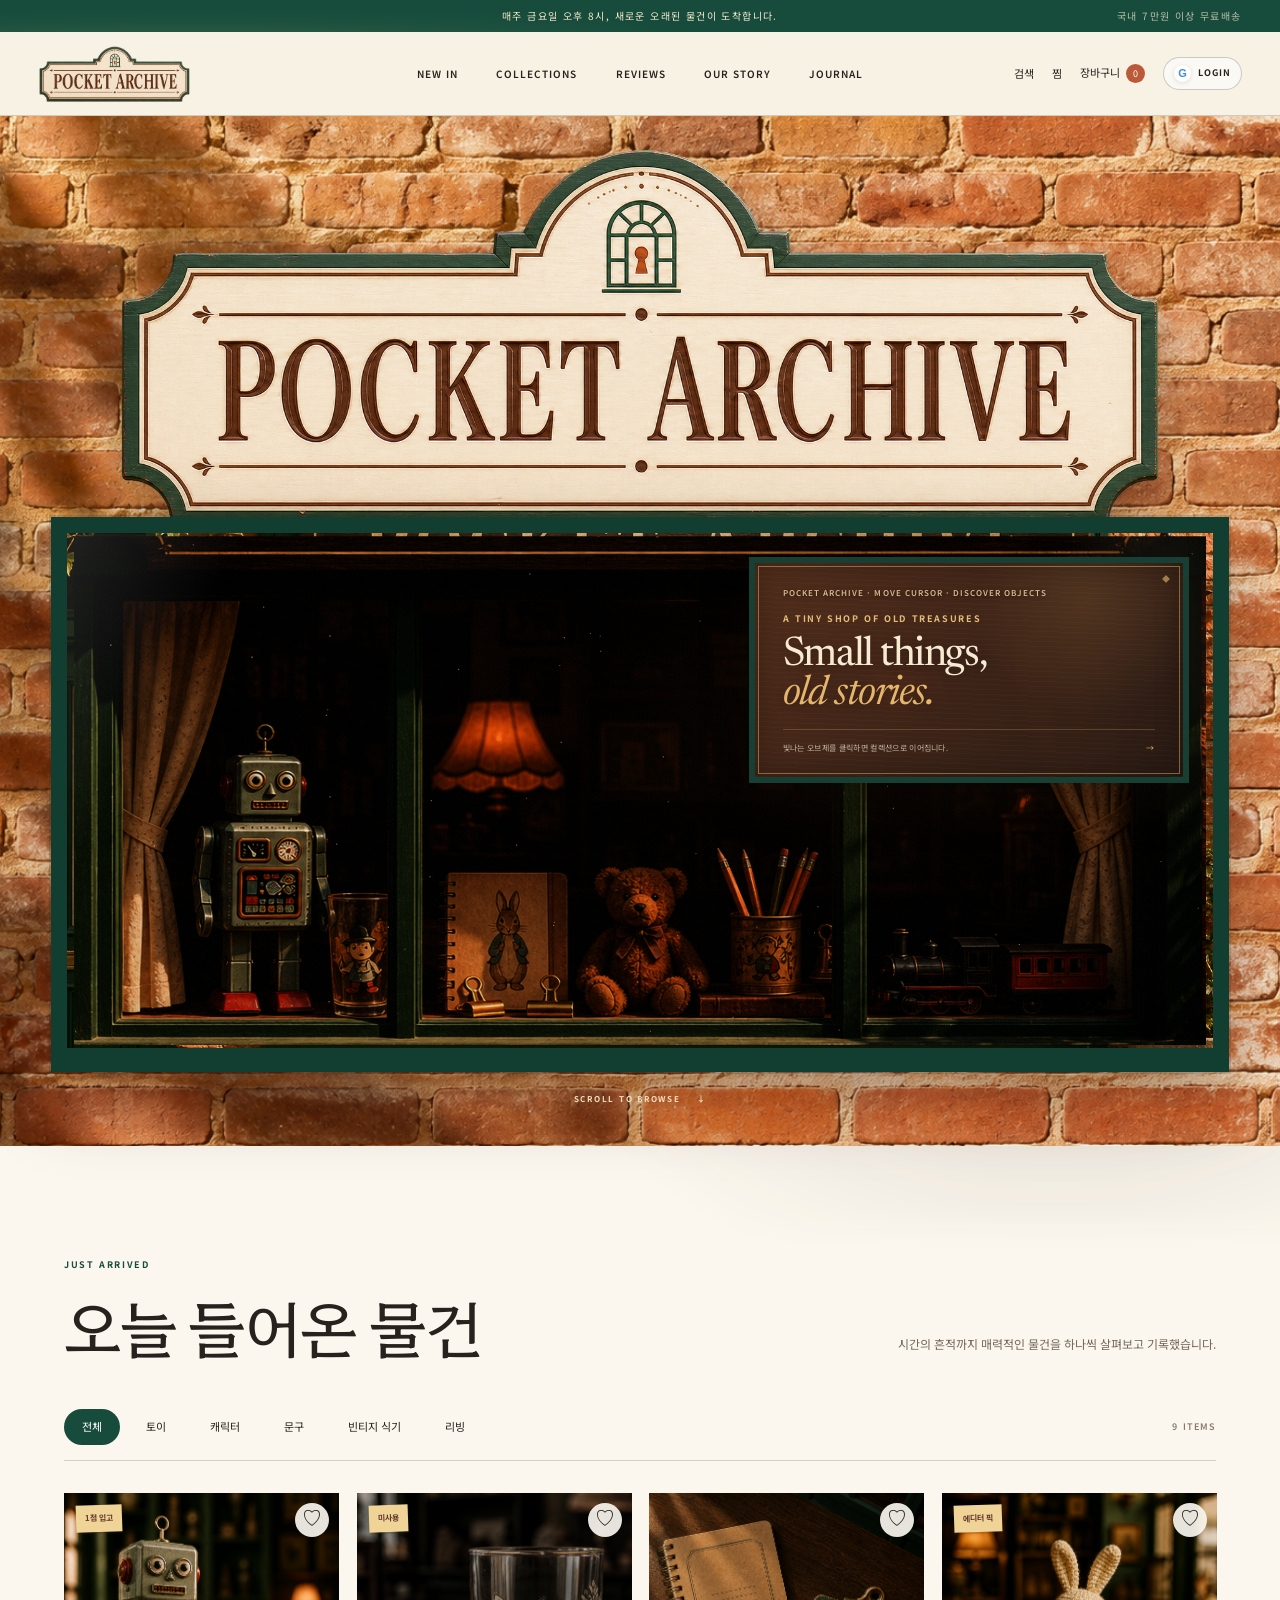
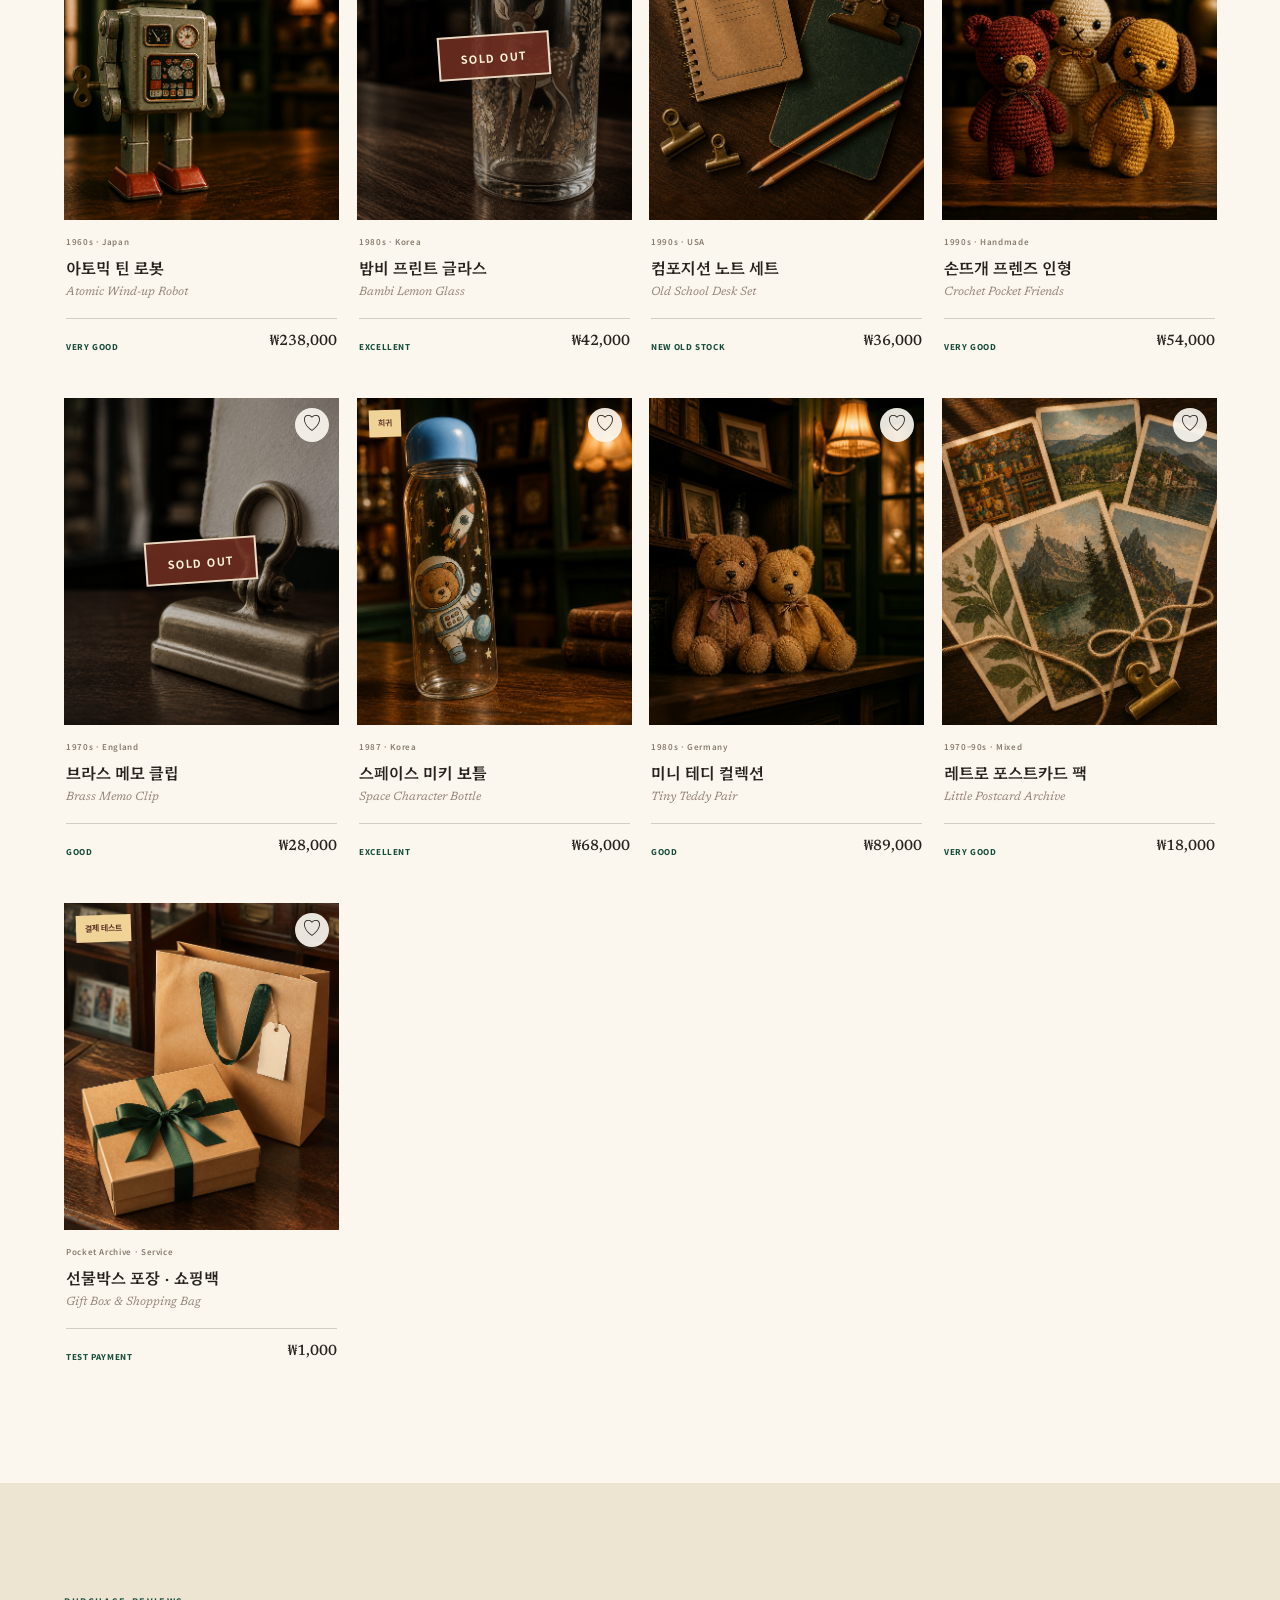
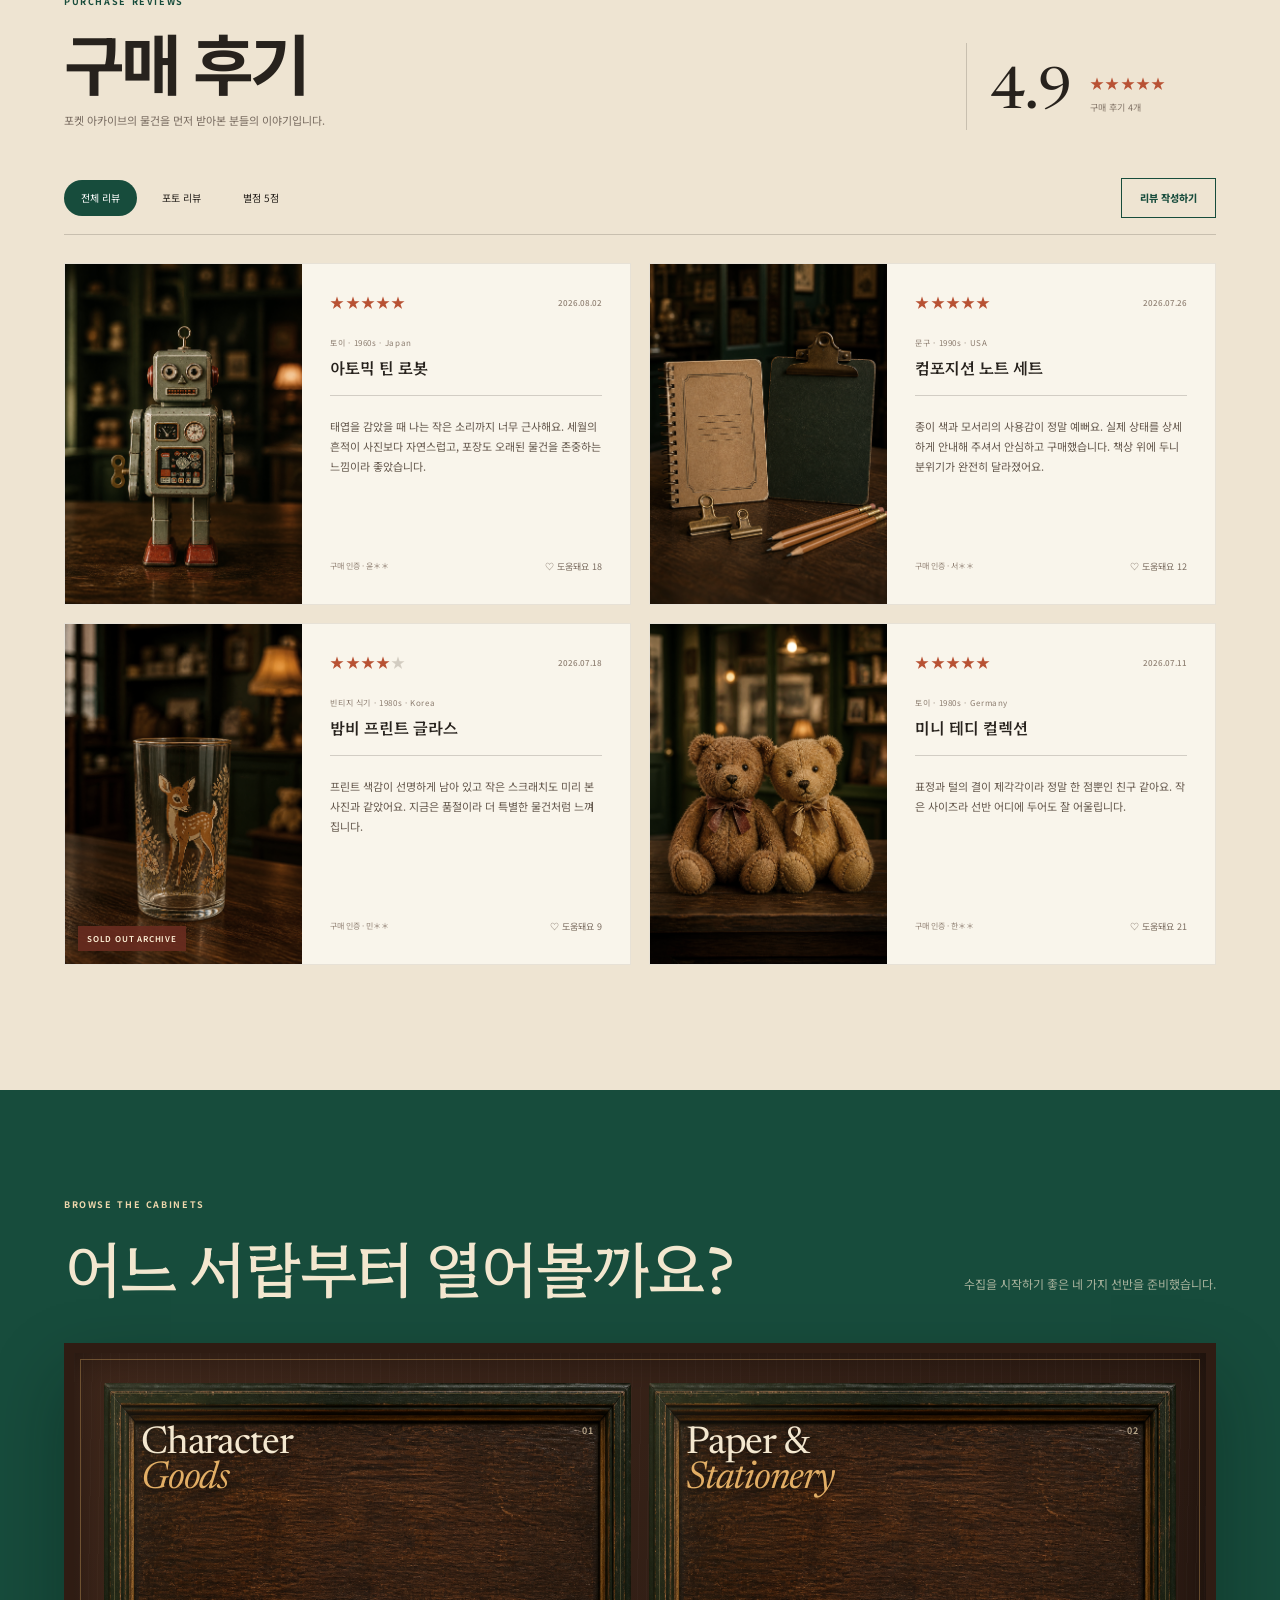
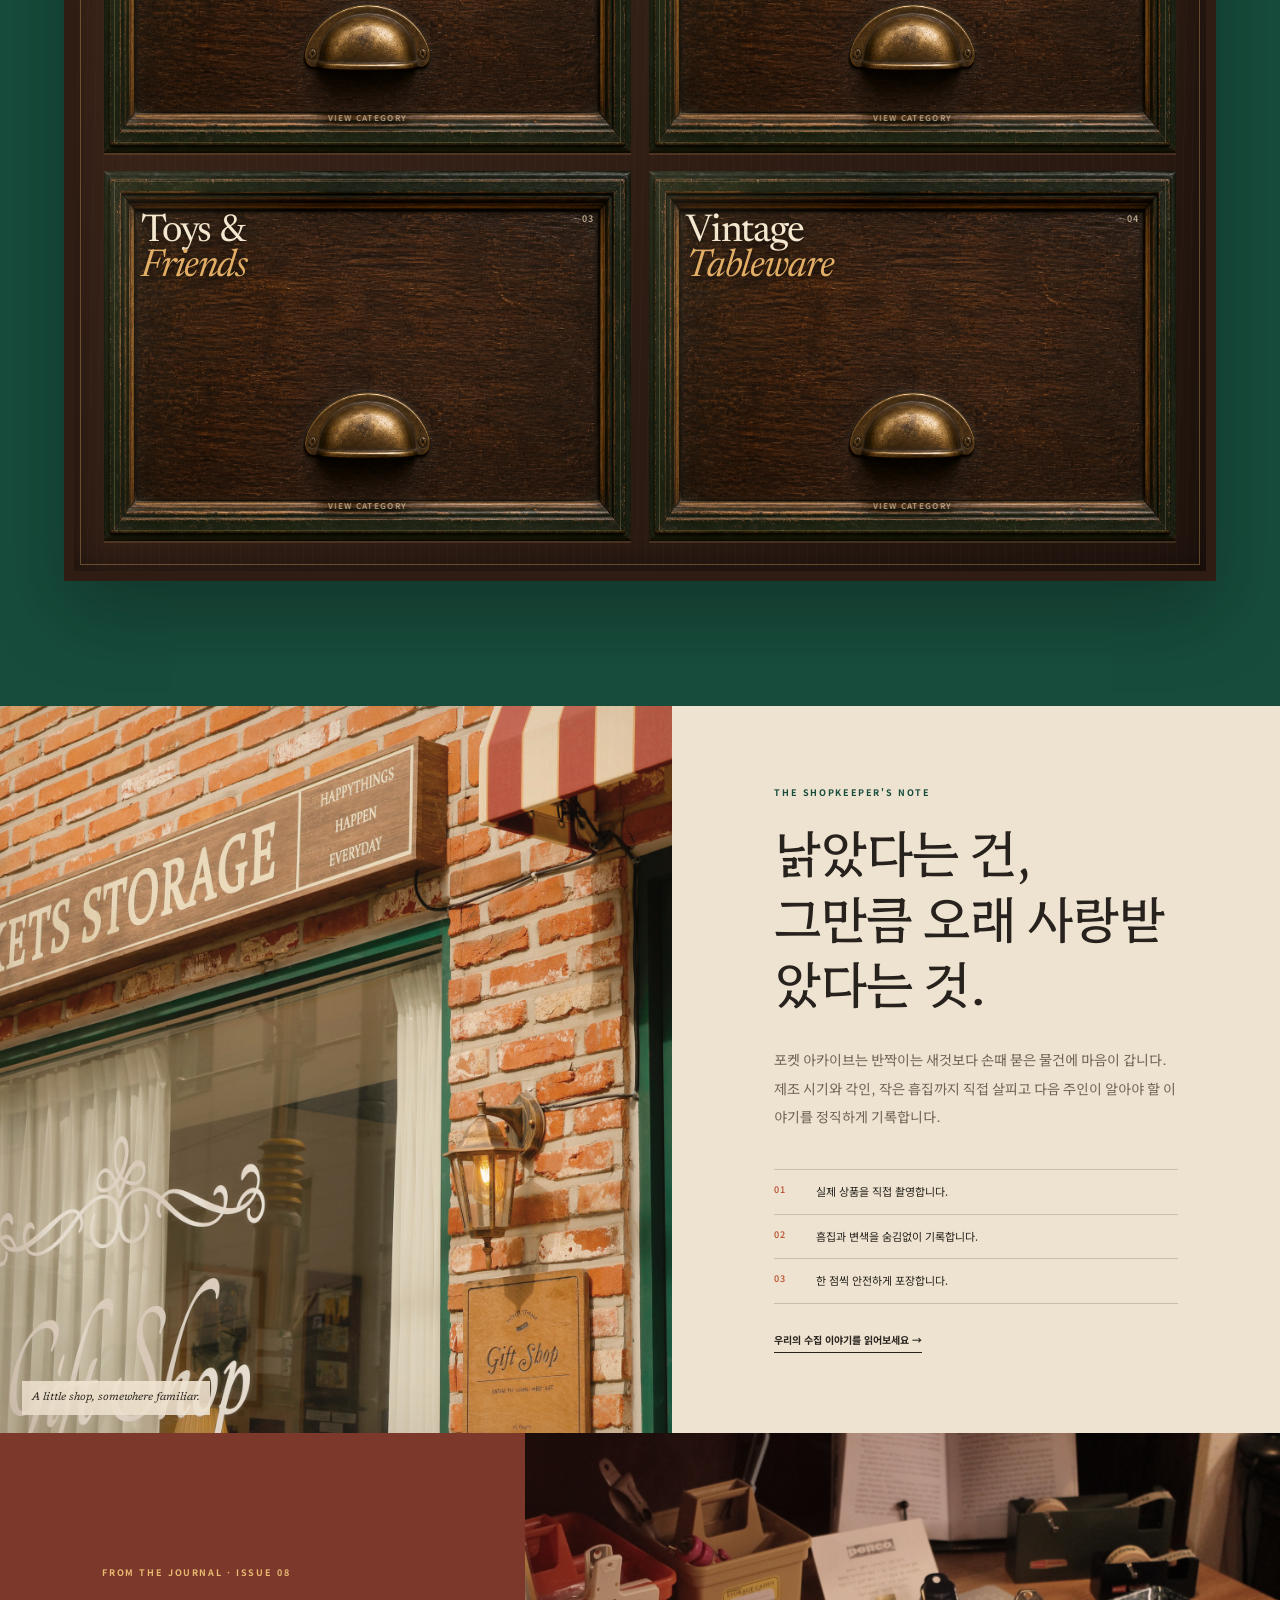
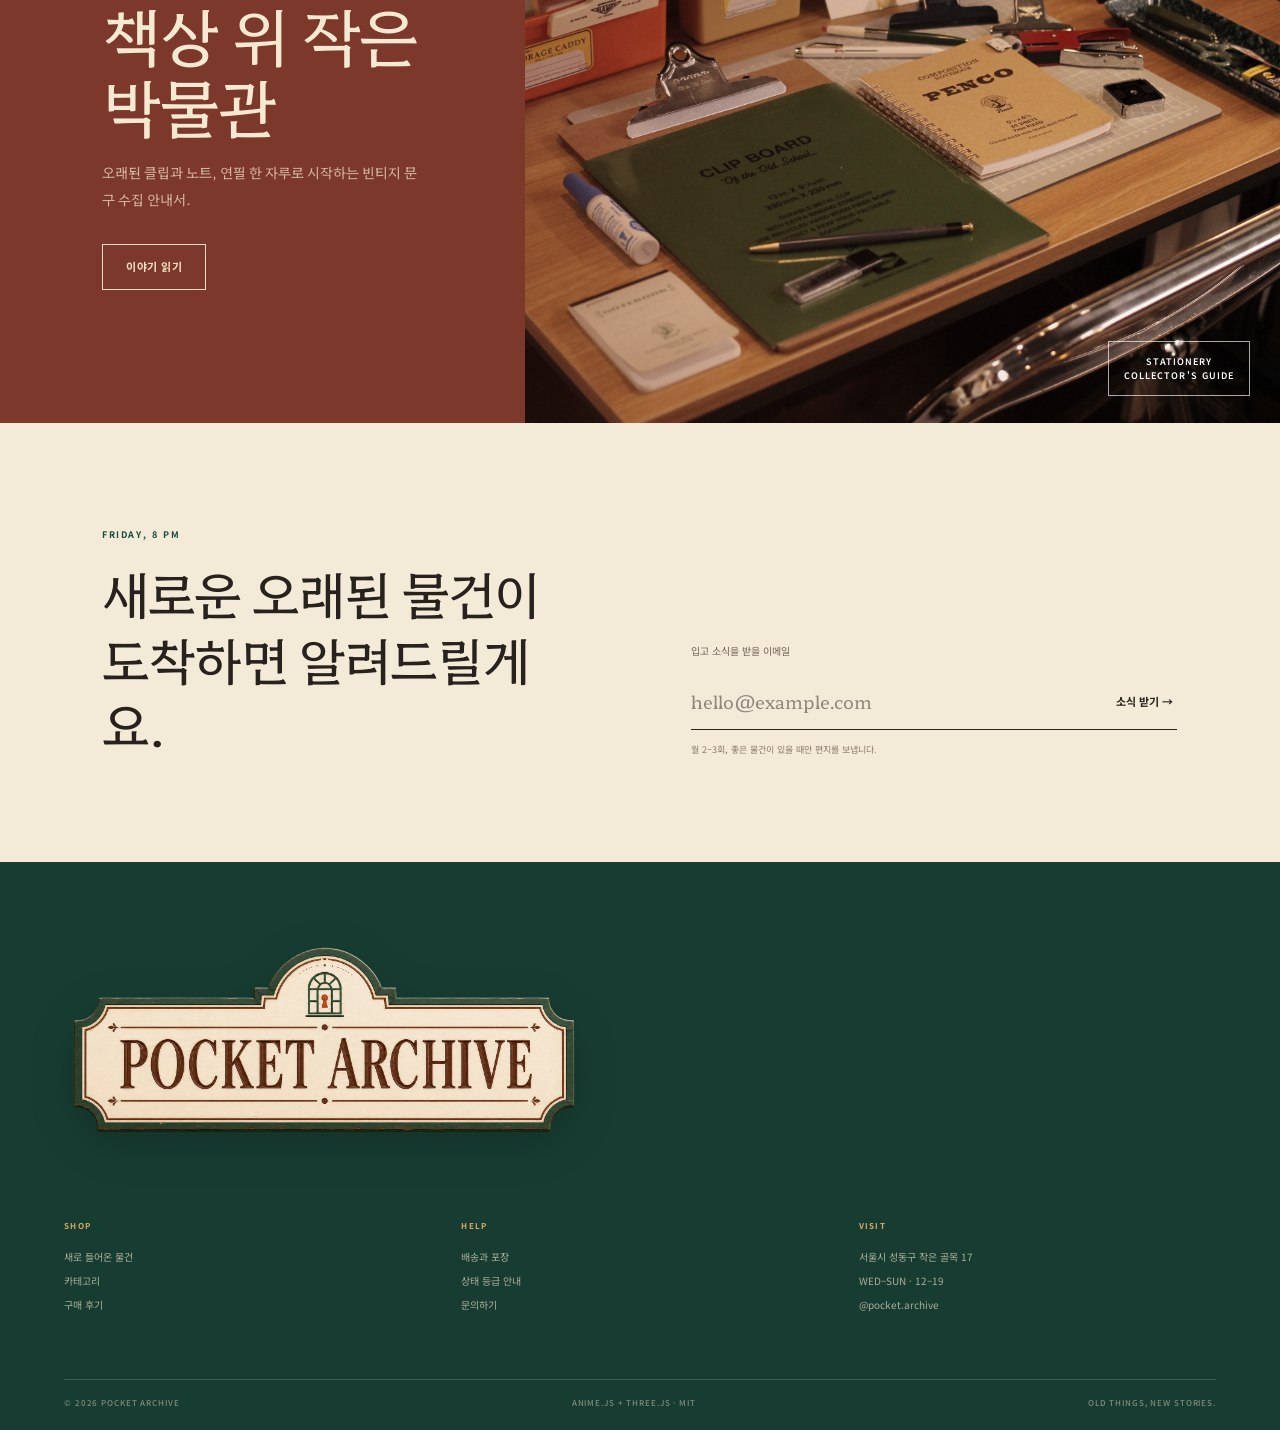
==== index.html @ c33831cd "카테고리 서랍 이동 동작 수정 배포" ====
<!doctype html>
<html lang="ko">
  <head>
    <meta charset="UTF-8" />
    <meta name="viewport" content="width=device-width, initial-scale=1.0" />
    <meta name="description" content="빈티지 토이, 캐릭터 굿즈와 문구류를 소개하는 Pocket Archive." />
    <meta property="og:title" content="Pocket Archive — Small Things, Old Stories." />
    <meta property="og:description" content="오래된 물건들의 작은 상점, Pocket Archive." />
    <meta property="og:image" content="https://juliekimgold-web.github.io/og.png" />
    <title>Pocket Archive — 오래된 물건들의 작은 상점</title>
    <script type="module" crossorigin src="/assets/src-BTxrkHsH.js"></script>
    <link rel="stylesheet" crossorigin href="/assets/src-BBqfFHZM.css">
  </head>
  <body>
    <div id="root"></div>
  </body>
</html>
---- assets/src-BBqfFHZM.css ----
@import "https://fonts.googleapis.com/css2?family=Hahmlet:wght@300;400;500;600;700&family=Newsreader:ital,opsz,wght@0,6..72,300..700;1,6..72,300..700&family=Noto+Sans+KR:wght@400;500;600;700&display=swap";.mypage-shell,.mypage-gate{color:#29231f;min-height:100vh;font-family:var(--font-sans);background:#eee6d7}.mypage-header{background:#f7f0e2e0;border-bottom:1px solid #3028222e;justify-content:space-between;align-items:center;height:92px;padding:0 5vw;display:flex}.mypage-brand{width:210px;height:66px;display:block}.mypage-brand img{object-fit:contain;width:100%;height:100%}.mypage-header>div{align-items:center;gap:38px;display:flex}.mypage-header span{color:#9d5138;letter-spacing:.17em;font-size:8px;font-weight:700}.mypage-header a:last-child{font-size:10px;font-weight:700}.member-hero{color:#f5e8ce;background:radial-gradient(circle at 76% 20%,#daa95c2e,#0000 26%),repeating-linear-gradient(2deg,#ffffff05 0 1px,#0000 1px 5px),#193f34;grid-template-columns:auto 1fr auto;align-items:center;gap:34px;min-height:330px;padding:55px 7vw;display:grid;overflow:hidden;box-shadow:inset 0 -20px 45px #0714102e}.member-avatar{outline-offset:5px;width:104px;height:104px;font-family:var(--font-display);background:#7c432f;border:5px solid #d9af70;border-radius:50%;outline:1px solid #ffedc4b3;place-items:center;font-size:42px;display:grid;overflow:hidden}.member-avatar img{object-fit:cover;width:100%;height:100%}.member-hero>div:nth-child(2)>span{color:#dbb274;letter-spacing:.15em;font-size:8px;font-weight:700}.member-hero h1{font-family:var(--font-serif-ko);letter-spacing:-.045em;margin:12px 0 0;font-size:clamp(44px,5vw,70px);font-weight:420;line-height:1.06}.member-hero h1 i{color:#e2b771;font-family:var(--font-display);font-weight:400}.member-hero dl{border:1px solid #eed7ab40;grid-template-columns:repeat(3,auto);gap:0;margin:0;display:grid}.member-hero dl div{border-right:1px solid #eed7ab33;min-width:108px;padding:20px 22px}.member-hero dl div:last-child{border:0}.member-hero dt{color:#d5aa69;letter-spacing:.14em;font-size:7px;font-weight:700}.member-hero dd{font-family:var(--font-display);margin:8px 0 0;font-size:18px}.mypage-layout{grid-template-columns:230px 1fr;gap:46px;width:min(1400px,92vw);margin:0 auto;padding:68px 0 120px;display:grid}.account-nav{border-top:3px solid #193f34;border-bottom:1px solid #30282238;flex-direction:column;align-self:start;padding:23px 0;display:flex;position:sticky;top:24px}.account-nav>span{color:#9d5138;letter-spacing:.16em;margin:0 15px 18px;font-size:8px;font-weight:700}.account-nav a{font-family:var(--font-serif-ko);border-top:1px solid #3028221f;align-items:center;gap:12px;padding:14px 15px;font-size:13px;display:flex}.account-nav a:hover{background:#ffffff5c}.account-nav a b{color:#a26048;font:600 8px var(--font-sans)}.account-nav a em{color:#f3e4c9;background:#193f34;border-radius:50%;place-items:center;min-width:20px;height:20px;margin-left:auto;font-size:8px;font-style:normal;display:inline-grid}.account-nav button{cursor:pointer;color:#76695e;text-align:left;background:0 0;border:0;border-bottom:1px solid #847669;margin:20px 15px 0;padding:10px 0;font-size:9px}.account-content{min-width:0}.mypage-notice{z-index:20;color:#6e3e2d;background:#efe0c4;border:1px solid #975f404d;justify-content:space-between;margin-bottom:16px;padding:14px 17px;font-size:10px;display:flex;position:sticky;top:12px;box-shadow:0 8px 20px #33251c1a}.mypage-notice button{cursor:pointer;background:0 0;border:0}.account-panel{background:#f7f1e5;border:1px solid #30282229;margin-bottom:32px;padding:46px 50px 50px;scroll-margin-top:24px;box-shadow:0 16px 40px #34271d12}.panel-heading{border-bottom:1px solid #30282229;justify-content:space-between;align-items:end;gap:32px;margin-bottom:34px;padding-bottom:25px;display:flex}.panel-heading span{color:#9d5138;letter-spacing:.15em;font-size:8px;font-weight:700}.panel-heading h2{font-family:var(--font-serif-ko);letter-spacing:-.035em;margin:7px 0 0;font-size:37px;font-weight:440}.panel-heading p{color:#7b6e62;max-width:260px;margin:0 0 3px;font-size:10px;line-height:1.6}.panel-heading>button{color:#193f34;cursor:pointer;background:0 0;border:1px solid #193f34;padding:10px 15px;font-size:9px;font-weight:700}.profile-form{grid-template-columns:1fr 1fr;gap:19px 15px;display:grid}.profile-form label:not(.consent-row),.address-meta-grid label{flex-direction:column;gap:8px;display:flex}.profile-form label span,.address-meta-grid label span{color:#74675b;font-size:9px;font-weight:700}.profile-form input:not([type=checkbox]),.address-meta-grid input{background:#fffdf8;border:1px solid #30282233;border-radius:0;outline:none;height:48px;padding:0 14px;font-size:11px}.profile-form input:focus,.address-meta-grid input:focus{border-color:#193f34;box-shadow:0 0 0 2px #193f3414}.profile-form input[readonly]{color:#7b7065;background:#ece5d8}.consent-row{color:#72665b;grid-column:1/-1;align-items:center;gap:9px;margin-top:3px;font-size:10px;display:flex}.consent-row input,.default-check input{accent-color:#193f34}.ledger-button{color:#f5e7cd;cursor:pointer;letter-spacing:.03em;background:#193f34;border:0;min-height:49px;padding:0 24px;font-size:10px;font-weight:700}.ledger-button:disabled{cursor:wait;opacity:.55}.profile-form .ledger-button{grid-column:1/-1;justify-self:end;min-width:180px}.saved-address-list{gap:10px;display:grid}.saved-address-list article{background:#fffdf8ad;border:1px solid #3028222b;grid-template-columns:54px 1fr auto;gap:18px;padding:23px 20px;display:grid;position:relative}.saved-address-list article.is-default{border-color:#193f34ad;box-shadow:inset 4px 0 #193f34}.address-index{color:#a3674e;font-family:var(--font-display);align-self:start;font-size:20px}.address-copy>div{align-items:center;gap:9px;display:flex}.address-copy strong{font-family:var(--font-serif-ko);font-size:17px;font-weight:600}.address-copy em{color:#f4e4c7;background:#193f34;padding:4px 7px;font-size:7px;font-style:normal}.address-copy>b{margin:10px 0 5px;font-size:10px;display:block}.address-copy p{color:#74685d;margin:0;font-size:10px;line-height:1.7}.address-actions{align-items:start;gap:5px;display:flex}.address-actions button{cursor:pointer;color:#6d6156;background:0 0;border:1px solid #30282230;padding:7px 9px;font-size:8px}.address-actions button:first-child{color:#8b4935;border-color:#8b5943}.address-actions button.is-map-active{color:#f4e4c7;background:#193f34;border-color:#193f34}.kakao-map-card{background:#eee4d3;border:1px solid #30282233;margin-top:20px;overflow:hidden}.kakao-map-heading{border-bottom:1px solid #30282229;justify-content:space-between;align-items:center;gap:20px;min-height:61px;padding:13px 17px;display:flex}.kakao-map-heading>div{align-items:baseline;gap:10px;min-width:0;display:flex}.kakao-map-heading span{color:#a45e43;letter-spacing:.16em;font-size:7px;font-weight:800}.kakao-map-heading strong{font-family:var(--font-serif-ko);text-overflow:ellipsis;white-space:nowrap;font-size:16px;font-weight:600;overflow:hidden}.kakao-map-heading a{color:#5d5046;flex:none;font-size:8px;font-weight:700}.kakao-map-stage{background:#d8cdbb;height:330px;position:relative;overflow:hidden}.kakao-map-canvas{width:100%;height:100%}.kakao-map-message{color:#6f6255;text-align:center;background:radial-gradient(circle at 50% 42%,#f6ecd7f5,#e0d3bcf0);align-content:center;justify-items:center;gap:7px;padding:20px;display:grid;position:absolute;inset:0}.kakao-map-message span{font-size:9px}.kakao-map-message b{font-family:var(--font-serif-ko);font-size:15px;font-weight:520}.kakao-map-message i{border:2px solid #193f3433;border-top-color:#193f34;border-radius:50%;width:24px;height:24px;animation:.8s linear infinite kakaoMapSpin}.kakao-map-address{color:#6e6258;border-top:1px solid #30282224;margin:0;padding:12px 17px;font-size:9px;line-height:1.6}.address-editor .kakao-map-card{background:#efdcbb14;border-color:#e1b8774d;margin:18px 0 0}.address-editor .kakao-map-heading{border-color:#e1b87738}.address-editor .kakao-map-heading span{color:#e0b36e}.address-editor .kakao-map-heading strong,.address-editor .kakao-map-heading a{color:#ead7b9}.address-editor .kakao-map-address{color:#d3bd9c;border-color:#e1b87733}.kakao-map-card.is-compact .kakao-map-stage{height:250px}@keyframes kakaoMapSpin{to{transform:rotate(360deg)}}.empty-address{text-align:center;background:#fffdf866;border:1px dashed #3028223d;padding:48px 20px}.empty-address span{font-family:var(--font-serif-ko);font-size:17px}.empty-address p{color:#7e7164;margin:8px 0 0;font-size:10px}.address-editor{outline-offset:-11px;color:#f4e5ca;background:linear-gradient(#ffffff06,#ffffff06),#442d23;border:6px solid #5b392a;outline:1px solid #b88a55;margin-top:28px;padding:31px}.address-editor>div:first-child{margin-bottom:22px}.address-editor>div:first-child span{color:#dda967;letter-spacing:.15em;font-size:8px;font-weight:700}.address-editor h3{font-family:var(--font-serif-ko);margin:6px 0 0;font-size:27px;font-weight:460}.address-meta-grid{grid-template-columns:repeat(3,1fr);gap:10px;margin-bottom:18px;display:grid}.address-editor .address-meta-grid label span,.address-editor .kakao-address-fieldset label>span{color:#d4b98e}.address-editor .address-meta-grid input{color:#2a231e;background:#fffbf1ed;border-color:#f4e5ca38}.address-editor .kakao-address-fieldset{background:#efdcbb14;border-color:#e1b8774d}.address-editor .kakao-address-fieldset legend{color:#e0b36e}.address-editor .address-status{color:#c9b495}.default-check{color:#dcc5a1;align-items:center;gap:9px;margin:15px 0 20px;font-size:10px;display:flex}.editor-actions{align-items:center;gap:12px;display:flex}.editor-actions .ledger-button{color:#2f251d;background:#e1b36c}.editor-actions>button:last-child:not(.ledger-button){color:#ead6b5;cursor:pointer;background:0 0;border:0;border-bottom:1px solid #f4e5ca80;padding:12px;font-size:9px}.mypage-gate{background:radial-gradient(circle at 20% 20%,#e0b26529,#0000 30%),#173d32;place-items:center;padding:28px;display:grid;position:relative;overflow:hidden}.mypage-gate:before{content:"";pointer-events:none;border:1px solid #e5be7d47;position:absolute;inset:20px}.mypage-logo{width:210px;height:70px;position:absolute;top:27px;left:38px}.mypage-logo img{object-fit:contain;width:100%;height:100%}.login-ledger,.mypage-gate>div:not(.account-loading){outline-offset:-14px;text-align:center;background:#f1e5cf;border:8px solid #5b392a;outline:1px solid #c6975d;width:min(580px,100%);padding:56px;position:relative;box-shadow:0 30px 70px #06120e6b}.login-ledger>span,.mypage-gate>div>span{color:#9d5138;letter-spacing:.17em;font-size:8px;font-weight:700}.login-ledger h1,.mypage-gate h1{font-family:var(--font-serif-ko);margin:14px 0 18px;font-size:42px;font-weight:440;line-height:1.2}.login-ledger p,.mypage-gate p{color:#75685c;max-width:390px;margin:0 auto 25px;font-size:11px;line-height:1.8}.login-ledger button{cursor:pointer;background:#fff;border:1px solid #30282233;min-width:210px;height:50px;font-size:11px;font-weight:700}.login-ledger button b{color:#fff;background:#4285f4;border-radius:50%;place-items:center;width:22px;height:22px;margin-right:10px;display:inline-grid}.login-ledger small{color:#9b4e39;margin-top:15px;display:block}.account-loading{gap:8px;display:flex}.account-loading span{background:#e3b36a;border-radius:50%;width:11px;height:11px;animation:.8s ease-in-out infinite alternate accountPulse}.account-loading span:nth-child(2){animation-delay:.15s}.account-loading span:nth-child(3){animation-delay:.3s}@keyframes accountPulse{to{opacity:.3;transform:translateY(-8px)}}@media (width<=980px){.member-hero{grid-template-columns:auto 1fr}.member-hero dl{grid-column:1/-1}.mypage-layout{grid-template-columns:1fr}.account-nav{border-top-width:2px;grid-template-columns:repeat(3,1fr);padding:0;display:grid;position:static}.account-nav>span,.account-nav button{grid-column:1/-1}.account-nav a{border-right:1px solid #3028221f}}@media (width<=680px){.mypage-header{height:72px;padding:0 16px}.mypage-brand{width:155px;height:52px}.mypage-header span{display:none}.member-hero{padding:48px 22px;display:block}.member-avatar{width:78px;height:78px;margin-bottom:25px}.member-hero h1{font-size:43px}.member-hero dl{display:none}.mypage-layout{width:auto;margin:0 14px;padding:25px 0 70px}.account-nav{grid-template-columns:1fr}.account-nav>span,.account-nav button{grid-column:auto}.account-panel{padding:33px 18px 24px}.panel-heading{display:block}.panel-heading p,.panel-heading>button{margin-top:16px}.profile-form{grid-template-columns:1fr}.consent-row,.profile-form .ledger-button{grid-column:auto}.profile-form .ledger-button{width:100%}.saved-address-list article{grid-template-columns:36px 1fr;padding:20px 14px}.address-actions{flex-wrap:wrap;grid-column:2}.kakao-map-stage{height:270px}.kakao-map-card.is-compact .kakao-map-stage{height:220px}.kakao-map-heading>div{gap:4px;display:grid}.address-editor{margin-left:-6px;margin-right:-6px;padding:28px 17px}.address-meta-grid{grid-template-columns:1fr}.mypage-logo{top:22px;left:50%;transform:translate(-50%)}.login-ledger,.mypage-gate>div:not(.account-loading){padding:45px 22px}.login-ledger h1,.mypage-gate h1{font-size:34px}}@layer properties{@supports (((-webkit-hyphens:none)) and (not (margin-trim:inline))) or ((-moz-orient:inline) and (not (color:rgb(from red r g b)))){*,:before,:after,::backdrop{--tw-rotate-x:initial;--tw-rotate-y:initial;--tw-rotate-z:initial;--tw-skew-x:initial;--tw-skew-y:initial;--tw-border-style:solid;--tw-shadow:0 0 #0000;--tw-shadow-color:initial;--tw-shadow-alpha:100%;--tw-inset-shadow:0 0 #0000;--tw-inset-shadow-color:initial;--tw-inset-shadow-alpha:100%;--tw-ring-color:initial;--tw-ring-shadow:0 0 #0000;--tw-inset-ring-color:initial;--tw-inset-ring-shadow:0 0 #0000;--tw-ring-inset:initial;--tw-ring-offset-width:0px;--tw-ring-offset-color:#fff;--tw-ring-offset-shadow:0 0 #0000;--tw-outline-style:solid;--tw-blur:initial;--tw-brightness:initial;--tw-contrast:initial;--tw-grayscale:initial;--tw-hue-rotate:initial;--tw-invert:initial;--tw-opacity:initial;--tw-saturate:initial;--tw-sepia:initial;--tw-drop-shadow:initial;--tw-drop-shadow-color:initial;--tw-drop-shadow-alpha:100%;--tw-drop-shadow-size:initial}}}@layer theme{:root,:host{--font-sans:ui-sans-serif, system-ui, sans-serif, "Apple Color Emoji", "Segoe UI Emoji", "Segoe UI Symbol", "Noto Color Emoji";--font-mono:ui-monospace, SFMono-Regular, Menlo, Monaco, Consolas, "Liberation Mono", "Courier New", monospace;--spacing:.25rem;--default-font-family:var(--font-sans);--default-mono-font-family:var(--font-mono)}}@layer base{*,:after,:before,::backdrop{box-sizing:border-box;border:0 solid;margin:0;padding:0}::file-selector-button{box-sizing:border-box;border:0 solid;margin:0;padding:0}html,:host{-webkit-text-size-adjust:100%;tab-size:4;line-height:1.5;font-family:var(--default-font-family,ui-sans-serif, system-ui, sans-serif, "Apple Color Emoji", "Segoe UI Emoji", "Segoe UI Symbol", "Noto Color Emoji");font-feature-settings:var(--default-font-feature-settings,normal);font-variation-settings:var(--default-font-variation-settings,normal);-webkit-tap-highlight-color:transparent}hr{height:0;color:inherit;border-top-width:1px}abbr:where([title]){-webkit-text-decoration:underline dotted;text-decoration:underline dotted}h1,h2,h3,h4,h5,h6{font-size:inherit;font-weight:inherit}a{color:inherit;-webkit-text-decoration:inherit;-webkit-text-decoration:inherit;-webkit-text-decoration:inherit;-webkit-text-decoration:inherit;text-decoration:inherit}b,strong{font-weight:bolder}code,kbd,samp,pre{font-family:var(--default-mono-font-family,ui-monospace, SFMono-Regular, Menlo, Monaco, Consolas, "Liberation Mono", "Courier New", monospace);font-feature-settings:var(--default-mono-font-feature-settings,normal);font-variation-settings:var(--default-mono-font-variation-settings,normal);font-size:1em}small{font-size:80%}sub,sup{vertical-align:baseline;font-size:75%;line-height:0;position:relative}sub{bottom:-.25em}sup{top:-.5em}table{text-indent:0;border-color:inherit;border-collapse:collapse}:-moz-focusring{outline:auto}progress{vertical-align:baseline}summary{display:list-item}ol,ul,menu{list-style:none}img,svg,video,canvas,audio,iframe,embed,object{vertical-align:middle;display:block}img,video{max-width:100%;height:auto}button,input,select,optgroup,textarea{font:inherit;font-feature-settings:inherit;font-variation-settings:inherit;letter-spacing:inherit;color:inherit;opacity:1;background-color:#0000;border-radius:0}::file-selector-button{font:inherit;font-feature-settings:inherit;font-variation-settings:inherit;letter-spacing:inherit;color:inherit;opacity:1;background-color:#0000;border-radius:0}:where(select:is([multiple],[size])) optgroup{font-weight:bolder}:where(select:is([multiple],[size])) optgroup option{padding-inline-start:20px}::file-selector-button{margin-inline-end:4px}::placeholder{opacity:1}@supports (not ((-webkit-appearance:-apple-pay-button))) or (contain-intrinsic-size:1px){::placeholder{color:currentColor}@supports (color:color-mix(in lab, red, red)){::placeholder{color:color-mix(in oklab, currentcolor 50%, transparent)}}}textarea{resize:vertical}::-webkit-search-decoration{-webkit-appearance:none}::-webkit-date-and-time-value{min-height:1lh;text-align:inherit}::-webkit-datetime-edit{display:inline-flex}::-webkit-datetime-edit-fields-wrapper{padding:0}::-webkit-datetime-edit{padding-block:0}::-webkit-datetime-edit-year-field{padding-block:0}::-webkit-datetime-edit-month-field{padding-block:0}::-webkit-datetime-edit-day-field{padding-block:0}::-webkit-datetime-edit-hour-field{padding-block:0}::-webkit-datetime-edit-minute-field{padding-block:0}::-webkit-datetime-edit-second-field{padding-block:0}::-webkit-datetime-edit-millisecond-field{padding-block:0}::-webkit-datetime-edit-meridiem-field{padding-block:0}::-webkit-calendar-picker-indicator{line-height:1}:-moz-ui-invalid{box-shadow:none}button,input:where([type=button],[type=reset],[type=submit]){appearance:button}::file-selector-button{appearance:button}::-webkit-inner-spin-button{height:auto}::-webkit-outer-spin-button{height:auto}[hidden]:where(:not([hidden=until-found])){display:none!important}}@layer components;@layer utilities{.visible{visibility:visible}.absolute{position:absolute}.fixed{position:fixed}.relative{position:relative}.static{position:static}.sticky{position:sticky}.start{inset-inline-start:var(--spacing)}.end{inset-inline-end:var(--spacing)}.container{width:100%}@media (width>=40rem){.container{max-width:40rem}}@media (width>=48rem){.container{max-width:48rem}}@media (width>=64rem){.container{max-width:64rem}}@media (width>=80rem){.container{max-width:80rem}}@media (width>=96rem){.container{max-width:96rem}}.block{display:block}.hidden{display:none}.inline-block{display:inline-block}.table{display:table}.transform{transform:var(--tw-rotate-x,) var(--tw-rotate-y,) var(--tw-rotate-z,) var(--tw-skew-x,) var(--tw-skew-y,)}.resize{resize:both}.border{border-style:var(--tw-border-style);border-width:1px}.shadow{--tw-shadow:0 1px 3px 0 var(--tw-shadow-color,#0000001a), 0 1px 2px -1px var(--tw-shadow-color,#0000001a);box-shadow:var(--tw-inset-shadow), var(--tw-inset-ring-shadow), var(--tw-ring-offset-shadow), var(--tw-ring-shadow), var(--tw-shadow)}.outline{outline-style:var(--tw-outline-style);outline-width:1px}.blur{--tw-blur:blur(8px);filter:var(--tw-blur,) var(--tw-brightness,) var(--tw-contrast,) var(--tw-grayscale,) var(--tw-hue-rotate,) var(--tw-invert,) var(--tw-saturate,) var(--tw-sepia,) var(--tw-drop-shadow,)}.filter{filter:var(--tw-blur,) var(--tw-brightness,) var(--tw-contrast,) var(--tw-grayscale,) var(--tw-hue-rotate,) var(--tw-invert,) var(--tw-saturate,) var(--tw-sepia,) var(--tw-drop-shadow,)}}:root{--cream:#f3ead8;--paper:#fbf7ee;--ink:#27221d;--green:#174c3c;--green-light:#286651;--brick:#bc5938;--brick-dark:#803c2d;--wood:#5b3729;--gold:#d39b42;--line:#27221d30;--font-display:"Newsreader", "Hahmlet", "Noto Serif KR", serif;--font-serif-ko:"Hahmlet", "Newsreader", "Noto Serif KR", serif;--font-sans:"Noto Sans KR", "Apple SD Gothic Neo", sans-serif}*{box-sizing:border-box}html{scroll-behavior:smooth}body{background:var(--paper);color:var(--ink);font-family:var(--font-sans);font-feature-settings:"kern" 1;-webkit-font-smoothing:antialiased;margin:0;font-weight:400;line-height:1.6}button,input{font:inherit}button,a{-webkit-tap-highlight-color:transparent}a{color:inherit;text-decoration:none}button{color:inherit}img{max-width:100%;display:block}.site-shell{min-width:320px;overflow:hidden}.scroll-progress{z-index:140;transform-origin:0;will-change:transform;pointer-events:none;background:#edbd73;height:3px;position:fixed;top:0;left:0;right:0;transform:scaleX(0)}[data-reveal]{will-change:transform, opacity}.announcement{background:var(--green);color:#f6e9ce;letter-spacing:.14em;justify-content:center;align-items:center;gap:40px;height:32px;padding:0 3vw;font-size:10px;display:flex}.announcement-side{opacity:.72;position:absolute;right:3vw}.site-header{z-index:40;border-bottom:1px solid var(--line);-webkit-backdrop-filter:blur(16px);backdrop-filter:blur(16px);background:#f8f2e5f0;grid-template-columns:1fr auto 1fr;align-items:center;height:84px;padding:0 3vw;display:grid;position:sticky;top:0}.brand{align-items:center;width:206px;height:58px;display:flex}.brand img{object-fit:contain;object-position:left center;width:100%;height:100%}.nav{font-family:var(--font-sans);letter-spacing:.1em;align-items:center;gap:clamp(20px,3vw,48px);font-size:10px;font-weight:600;display:flex}.nav a,.header-actions button{transition:color .2s}.nav a:hover,.header-actions button:hover{color:var(--brick)}.header-actions{justify-self:end;align-items:center;gap:18px;display:flex}.header-actions button{cursor:pointer;background:0 0;border:0;padding:8px 0;font-size:11px}.cart-count{background:var(--brick);color:#fff;border-radius:50%;place-items:center;width:19px;height:19px;margin-left:3px;font-size:9px;display:inline-grid}.auth-account{align-items:center;display:flex;position:relative}.header-actions .google-login-trigger{font-family:var(--font-sans);letter-spacing:.1em;background:#ffffff85;border:1px solid #27221d38;border-radius:999px;align-items:center;gap:7px;padding:7px 10px;font-size:9px;font-weight:700;display:inline-flex}.header-actions .google-login-trigger span{color:#4285f4;letter-spacing:0;background:#fff;border-radius:50%;place-items:center;width:17px;height:17px;font:700 11px Arial,sans-serif;display:grid;box-shadow:0 1px 5px #27221d1f}.header-actions .google-login-trigger:disabled{cursor:wait;opacity:.55}.header-actions .account-trigger{background:#ffffff94;border:1px solid #27221d33;border-radius:999px;align-items:center;gap:7px;padding:4px 8px 4px 4px;display:inline-flex}.account-trigger img,.account-trigger>span{object-fit:cover;background:var(--green);color:#fff;border-radius:50%;place-items:center;width:25px;height:25px;font-size:10px;display:grid}.account-trigger b{font-family:var(--font-sans);letter-spacing:.1em;font-size:9px}.account-popover{z-index:60;border:1px solid var(--line);background:var(--paper);width:270px;padding:21px;position:absolute;top:calc(100% + 15px);right:0;box-shadow:0 22px 50px #291d142e}.account-popover:before{content:"";border:7px solid #0000;border-bottom-color:var(--paper);position:absolute;bottom:100%;right:20px}.account-popover>*{display:block}.account-kicker{color:var(--brick);font-family:var(--font-sans);letter-spacing:.14em;margin-bottom:10px;font-size:8px;font-weight:700}.account-popover strong{font-family:var(--font-serif-ko);text-overflow:ellipsis;white-space:nowrap;font-size:18px;font-weight:550;overflow:hidden}.account-popover small{color:#817468;margin:5px 0 17px;font-size:11px;line-height:1.6}.account-page-link{border:1px solid var(--green);color:var(--green);font-family:var(--font-sans);text-align:center;margin-bottom:8px;padding:10px 12px;font-size:10px;font-weight:700}.account-page-link:hover{background:#174c3c14}.header-actions .account-popover button{border:1px solid var(--green);background:var(--green);color:#f8ead0;width:100%;font-family:var(--font-sans);padding:10px 12px;font-size:10px;font-weight:600}.menu-toggle{display:none}.search-panel{background:var(--paper);border-bottom:1px solid var(--line);grid-template-columns:260px 1fr auto;align-items:end;gap:30px;padding:26px 3vw 30px;display:grid;position:absolute;top:100%;left:0;right:0;box-shadow:0 22px 50px #291d1424}.search-panel label{font-family:var(--font-serif-ko);font-size:17px;font-weight:500}.search-panel input{border:0;border-bottom:1px solid var(--ink);background:0 0;outline:none;width:100%;padding:10px 0;font-size:20px}.search-panel a{padding-bottom:10px;font-size:12px;font-weight:700}.hero{isolation:isolate;background:#a45436 url(/brick-wall-hero.png) 50%/cover no-repeat;min-height:980px;padding:22px 4vw 40px;position:relative}.hero:before{content:"";z-index:-1;mix-blend-mode:soft-light;background:linear-gradient(112deg,#ffebbe33,#0000 36%,#4f211414);animation:14s ease-in-out infinite alternate facadeLight;position:absolute;inset:0}.brick-glow{z-index:-1;filter:blur(14px);mix-blend-mode:soft-light;background:radial-gradient(at 20% 15%,#ffe6ac42,#0000 32%),radial-gradient(at 78% 72%,#3b1f1529,#0000 34%);animation:18s cubic-bezier(.45,.05,.55,.95) infinite alternate facadeShadow;position:absolute;inset:-8%}@keyframes facadeLight{0%{opacity:.72;transform:translate(-1%)}to{opacity:1;transform:translate(1.5%,.5%)}}@keyframes facadeShadow{0%{transform:translate(-1.5%,-.5%)scale(1.01)}to{transform:translate(2%,1%)scale(1.04)}}.shop-sign{aspect-ratio:2.67;filter:drop-shadow(0 20px 24px #2d150c61);justify-content:center;align-items:center;width:min(1120px,84vw);margin:0 auto -24px;display:flex}.shop-sign img{object-fit:contain;width:100%;height:100%}.hero-window{aspect-ratio:2.12;background:#143f34;border:16px solid #123d31;border-bottom-width:24px;max-width:1450px;min-height:0;margin:0 auto;display:block;position:relative;overflow:hidden;box-shadow:0 30px 65px #33160c61,inset 0 0 0 2px #ffffff1a,0 0 0 2px #371f1429}.window-copy{z-index:5;outline-offset:-10px;color:#f7ead1;-webkit-backdrop-filter:blur(8px)saturate(.82);backdrop-filter:blur(8px)saturate(.82);background:radial-gradient(circle at 78% 18%,#dda85721,#0000 30%),repeating-linear-gradient(2deg,#ffffff05 0 1px,#0000 1px 5px),linear-gradient(135deg,#57301df2,#2a1b14f2);border:6px solid #173f33;outline:1px solid #e4b86d7a;width:min(440px,100% - 48px);margin:0;padding:24px 28px 22px;animation:5.5s ease-in-out infinite alternate bannerGlow;display:block;position:absolute;top:24px;right:24px;overflow:hidden;box-shadow:0 18px 42px #0f090659,inset 0 0 28px #08050352}.window-copy:before{content:"";z-index:0;pointer-events:none;background:linear-gradient(105deg,#0000 32%,#ffe2ab29 49%,#0000 66%);animation:8s ease-in-out infinite bannerShine;position:absolute;inset:-50% 75% -50% -35%;transform:translate(-45%)rotate(4deg)}.window-copy:after{content:"◆";color:#e2b56a9e;font-size:8px;position:absolute;top:10px;right:13px}.window-copy>*{z-index:1;position:relative}@keyframes bannerGlow{0%{box-shadow:0 18px 42px #0f090659,inset 0 0 28px #08050352}to{box-shadow:0 20px 48px #0f09066b,0 0 18px #deaa581f,inset 0 0 24px #0805033d}}@keyframes bannerShine{0%,32%{opacity:0;transform:translate(-45%)rotate(4deg)}50%{opacity:1}72%,to{opacity:0;transform:translate(430%)rotate(4deg)}}.window-copy .eyebrow{color:#e5bc78;margin-bottom:11px}.eyebrow{font-family:var(--font-sans);letter-spacing:.18em;color:var(--brick-dark);margin-bottom:18px;font-size:9px;font-weight:700;display:block}.eyebrow.green{color:var(--green)}.eyebrow.cream{color:#efd7ad}.window-copy h1{font-family:var(--font-display);letter-spacing:-.035em;text-shadow:0 2px 8px #00000047;margin:0;font-size:clamp(36px,3.2vw,49px);font-weight:420;line-height:.94}.hero-line{transform-origin:0 100%;display:block}.window-copy h1 i{color:#e4b66d;font-weight:400}.window-copy p{color:#f7ead1b8;margin:0;font-size:10px;line-height:1.75}.scene-action{letter-spacing:.04em;border-top:1px solid #e4b86d3b;padding-top:11px;margin-top:15px!important;font-size:8px!important}.scene-action span{float:right;color:#e7bd76}.hero-buttons{align-items:center;gap:22px;margin-top:15px;display:flex}.window-copy .button{border-color:#e4c188}.window-copy .button.primary{color:#173d32;background:#e7c17e}.window-copy .button.text{color:#f7ead1;border-color:#f7ead1b3}.button{border:1px solid var(--green);letter-spacing:.04em;justify-content:center;align-items:center;min-height:46px;padding:0 23px;font-size:11px;font-weight:700;transition:transform .2s,background .2s,color .2s;display:inline-flex}.button:hover{transform:translateY(-2px)}.button.primary{background:var(--green);color:#fff}.button.text{border:0;border-bottom:1px solid var(--ink);min-height:0;padding:0 0 5px}.button.text span{margin-left:20px}.scene-wrap{background:#143f34;min-height:0;position:absolute;inset:0;overflow:hidden}.photoreal-window{cursor:crosshair;background:#251b15 url(/og.png) 50% 68%/cover no-repeat;position:absolute;inset:0}.photoreal-window canvas{opacity:0;width:100%;height:100%;transition:opacity .75s;display:block}.photoreal-window[data-ready=true] canvas{opacity:1}.three-window{cursor:crosshair;position:absolute;inset:0}.three-window canvas{width:100%;height:100%;display:block}.window-reflection{z-index:2;pointer-events:none;mix-blend-mode:screen;background:linear-gradient(110deg,#0000 25%,#ffffff1f 46%,#0000 61%);animation:9s cubic-bezier(.3,.7,.2,1) infinite alternate glassSweep;position:absolute;inset:-25% 62% -25% -35%;transform:translate(-12%)rotate(7deg)}@keyframes glassSweep{45%,to{transform:translate(65%)rotate(7deg)}}.scene-hint{z-index:4;color:#ffe2b1c7;font:600 8px var(--font-sans);letter-spacing:.13em;text-shadow:0 1px 4px #00000080;margin-bottom:14px;display:block;position:static}.touch-hint{display:none}.scroll-note{color:#f5debc;letter-spacing:.22em;gap:16px;width:max-content;margin:21px auto 0;font-size:8px;font-weight:700;display:flex}.products-section{background:var(--paper);padding:112px 5vw 120px}.section-heading{justify-content:space-between;align-items:end;gap:40px;max-width:1440px;margin:0 auto 48px;display:flex}.section-heading h2{font-family:var(--font-serif-ko);letter-spacing:-.035em;margin:0;font-size:clamp(39px,5vw,62px);font-weight:430;line-height:1.14}.section-heading p{color:#75685b;max-width:380px;margin:0 0 6px;font-size:12px;line-height:1.8}.filter-row{border-bottom:1px solid var(--line);gap:8px;max-width:1440px;margin:0 auto 32px;padding-bottom:15px;display:flex}.filter-row button{cursor:pointer;background:0 0;border:1px solid #0000;border-radius:50px;padding:8px 17px;font-size:11px}.filter-row button:hover{border-color:var(--line)}.filter-row button.active{background:var(--green);color:#fff}.result-count{color:#8a7b6e;font:600 9px var(--font-sans);letter-spacing:.12em;align-self:center;margin-left:auto}.product-grid{grid-template-columns:repeat(4,1fr);gap:44px 18px;max-width:1440px;margin:0 auto;display:grid}.product-card{min-width:0}.product-media{aspect-ratio:.84;background:#e8dfcd;position:relative;overflow:hidden;transform:translateZ(0)}.product-media:after{content:"";z-index:1;pointer-events:none;background:linear-gradient(112deg,#0000 20%,#ffffff38 48%,#0000 72%);transition:transform .85s cubic-bezier(.18,.7,.2,1);position:absolute;inset:0;transform:translate(-120%)}.product-card:hover .product-media:after{transform:translate(120%)}.media-button{cursor:pointer;background:0 0;border:0;width:100%;height:100%;padding:0}.product-media img{object-fit:cover;width:100%;height:100%;transition:transform .55s cubic-bezier(.2,.7,.2,1),filter .3s}.product-card:hover .product-media img{transform:scale(1.035)}.paper-badge{z-index:2;color:#63392b;background:#f0d397;padding:7px 9px;font-size:8px;font-weight:700;transition:transform .35s cubic-bezier(.2,.8,.2,1);position:absolute;top:12px;left:12px;transform:rotate(-2deg);box-shadow:1px 2px #4128162e}.product-card:hover .paper-badge{transform:rotate(1deg)translateY(-2px)}.sold-out-stamp{z-index:3;color:#fff3dc;min-width:112px;font:700 11px var(--font-sans);letter-spacing:.14em;text-align:center;background:#712f22e0;border:2px solid #f9eed6e6;padding:13px 16px 11px;position:absolute;top:50%;left:50%;transform:translate(-50%,-50%)rotate(-4deg);box-shadow:0 8px 24px #24130d40}.product-card.is-sold-out .product-media img{filter:saturate(.45)brightness(.78)}.product-card.is-sold-out:hover .product-media img{transform:none}.favorite{z-index:2;cursor:pointer;width:34px;height:34px;font-family:var(--font-display);background:#faf7efeb;border:0;border-radius:50%;font-size:20px;line-height:1;transition:transform .35s cubic-bezier(.18,.9,.2,1),color .2s;position:absolute;top:10px;right:10px}.favorite:hover{transform:scale(1.12)rotate(-7deg)}.favorite.is-active{color:var(--brick)}.quick-add{z-index:2;color:#fff;cursor:pointer;background:#174c3cf2;border:0;min-height:40px;font-size:10px;font-weight:700;transition:transform .42s cubic-bezier(.16,.8,.2,1);position:absolute;bottom:12px;left:12px;right:12px;transform:translateY(58px)}.quick-add:disabled{cursor:not-allowed;background:#453c34e6}.product-card:hover .quick-add,.quick-add:focus-visible{transform:translateY(0)}.product-copy{cursor:pointer;text-align:left;background:0 0;border:0;flex-direction:column;align-items:flex-start;width:100%;padding:16px 2px 0;display:flex}.product-meta{color:#887b6e;font-family:var(--font-sans);letter-spacing:.08em;margin-bottom:7px;font-size:8px;font-weight:600}.product-copy strong{font-family:var(--font-serif-ko);font-size:16px;font-weight:560;line-height:1.45}.product-en{color:#948579;font-family:var(--font-display);margin-top:4px;font-size:12px;font-style:italic}.product-bottom{border-top:1px solid var(--line);justify-content:space-between;align-items:end;width:100%;margin-top:16px;padding-top:11px;display:flex}.product-bottom b{font-family:var(--font-display);font-size:15px;font-weight:520}.condition{color:var(--green);letter-spacing:.08em;text-transform:uppercase;font-size:8px;font-weight:800}.empty-state{border:1px dashed var(--line);text-align:center;color:#76695d;max-width:1440px;margin:0 auto;padding:100px 20px}.reviews-section{background:#eee4d2;padding:112px 5vw 125px}.reviews-head{justify-content:space-between;align-items:flex-end;gap:45px;max-width:1440px;margin:0 auto 48px;display:flex}.reviews-head h2{font-family:var(--font-sans);letter-spacing:-.055em;margin:0;font-size:clamp(42px,5.2vw,66px);font-style:normal;font-weight:700;line-height:1.05}.reviews-intro{color:#786b60;max-width:480px;margin:14px 0 0;font-size:11px;line-height:1.75}.review-score{border-left:1px solid var(--line);align-items:center;gap:18px;min-width:250px;padding:22px 0 7px 24px;display:flex}.review-score>strong{font-family:var(--font-display);font-size:58px;font-weight:430;line-height:1}.review-score div{flex-direction:column;gap:7px;display:flex}.review-score small{color:#817366;font-size:9px}.review-stars{color:#b85234;letter-spacing:.09em;white-space:nowrap;font-size:14px}.review-stars i{color:#4a3b2f38;font-style:normal}.review-toolbar{border-bottom:1px solid var(--line);justify-content:space-between;align-items:center;gap:20px;max-width:1440px;margin:0 auto 28px;padding-bottom:16px;display:flex}.review-tabs{align-items:center;gap:8px;display:flex}.review-tabs button{cursor:pointer;background:0 0;border:1px solid #0000;border-radius:40px;padding:9px 16px;font-size:10px}.review-tabs button:hover{border-color:var(--line)}.review-tabs button.active{background:var(--green);color:#fff}.review-write{border:1px solid var(--green);color:var(--green);cursor:pointer;background:0 0;padding:11px 18px;font-size:10px;font-weight:800}.review-write:hover{background:var(--green);color:#fff}.review-grid{grid-template-columns:repeat(2,minmax(0,1fr));gap:18px;max-width:1440px;margin:0 auto;display:grid}.review-card{background:#fbf7eee0;border:1px solid #4331251a;grid-template-columns:42% 58%;min-width:0;display:grid;overflow:hidden}.review-photo{cursor:pointer;background:#d9cdb9;border:0;min-height:340px;padding:0;position:relative;overflow:hidden}.review-photo img{object-fit:cover;filter:saturate(.8)sepia(.05);width:100%;height:100%;transition:transform .55s,filter .4s}.review-card:hover .review-photo img{filter:saturate(.95);transform:scale(1.025)}.review-photo>span{color:#fff1d7;font:600 8px var(--font-sans);letter-spacing:.1em;background:#692c20e6;padding:7px 9px;position:absolute;bottom:13px;left:13px}.review-body{flex-direction:column;min-width:0;padding:27px 28px 24px;display:flex}.review-rating-row{justify-content:space-between;align-items:center;gap:15px;display:flex}.review-rating-row time{color:#918275;font:500 8px var(--font-sans)}.review-product{border:0;border-bottom:1px solid var(--line);cursor:pointer;text-align:left;background:0 0;flex-direction:column;align-items:flex-start;gap:5px;margin-top:24px;padding:0 0 14px;display:flex}.review-product span{color:#8c7d70;letter-spacing:.08em;font-size:8px}.review-product strong{font-family:var(--font-serif-ko);font-size:16px;font-weight:550}.review-body>p{color:#65594e;flex:1;margin:20px 0 24px;font-size:11px;line-height:1.85}.review-foot{justify-content:space-between;align-items:center;gap:15px;display:flex}.review-foot>span{color:#918275;font-size:8px}.review-foot button{color:#7b6d61;cursor:pointer;background:0 0;border:0;padding:6px 0;font-size:9px}.review-foot button.is-helpful{color:var(--brick);font-weight:800}.collections{background:var(--green);color:#f3e7cf;padding:108px 5vw 125px}.section-heading.compact{margin-bottom:42px}.section-heading.compact p{color:#f3e7cfa8}.drawer-cabinet{outline-offset:-17px;background:repeating-linear-gradient(91deg,#ffffff05 0 1px,#0000 1px 9px),linear-gradient(135deg,#3f271b,#21140e);border:10px solid #2f1c13;outline:1px solid #deb06559;grid-template-columns:repeat(2,minmax(0,1fr));gap:18px;max-width:1440px;margin:0 auto;padding:30px;display:grid;box-shadow:0 32px 70px #070f0b52,inset 0 0 38px #00000075}.drawer-unit{perspective:1300px;background:#17100c;height:370px;position:relative;overflow:hidden;box-shadow:inset 0 0 42px #000000c7,0 2px #dfaf6629}.drawer-unit:before{content:"";z-index:0;pointer-events:none;border:10px solid #281810;position:absolute;inset:0;box-shadow:inset 0 0 25px #000c}.drawer-interior{z-index:1;opacity:.65;filter:brightness(.52)saturate(.7);background:#10271f;border:1px solid #e6be794d;grid-template-columns:1.05fr .95fr;transition:opacity .55s,filter .55s,transform .7s cubic-bezier(.18,.78,.16,1);display:grid;position:absolute;inset:13px;overflow:hidden;transform:scale(.965)}.drawer-interior:before{content:"";z-index:3;pointer-events:none;background:linear-gradient(108deg,#0000 28%,#ffda992e 49%,#0000 68%);transition:transform 1.1s cubic-bezier(.18,.75,.2,1);position:absolute;inset:-30% 65% -30% -35%;transform:translate(-30%)rotate(5deg)}.drawer-interior:after{content:"";pointer-events:none;position:absolute;inset:0;box-shadow:inset 0 0 55px #000000a8,inset 0 14px 20px #00000073}.drawer-interior img{object-fit:cover;filter:saturate(.72)sepia(.12);width:100%;height:100%}.drawer-interior>div{z-index:2;background:linear-gradient(120deg,#113228f5,#163a2ee0);flex-direction:column;justify-content:center;align-items:flex-start;padding:24px;display:flex;position:relative}.drawer-interior span{color:#d8a75f;font:600 8px var(--font-sans);letter-spacing:.14em}.drawer-interior strong{font-family:var(--font-serif-ko);margin:12px 0 22px;font-size:clamp(18px,2vw,27px);font-weight:450;line-height:1.45}.drawer-interior button{color:#f3e7cf;cursor:pointer;background:0 0;border:0;border-bottom:1px solid #f3e7cf9e;padding:10px 0 5px;font-size:9px;font-weight:700}.drawer-front{z-index:2;outline-offset:-11px;color:#f3e7cf;cursor:pointer;transform-origin:bottom;width:100%;height:100%;transform-style:preserve-3d;backface-visibility:hidden;background:#3d2519 url(/drawer-front-photoreal.png) 50%/100% 100% no-repeat;border:0;outline:1px solid #ebc07933;padding:0;transition:transform .82s cubic-bezier(.16,.82,.14,1),box-shadow .62s,filter .55s;position:absolute;inset:0;transform:translate(0)rotateX(0);box-shadow:0 12px 24px #0006}.drawer-front:before{content:"";pointer-events:none;mix-blend-mode:screen;background:linear-gradient(115deg,#ffe1ab17,#0000 32%,#0000000d 72%);position:absolute;inset:0}.drawer-front:after{content:"";pointer-events:none;transform-origin:top;opacity:0;background:linear-gradient(#6b4127,#26150e);height:19px;transition:opacity .35s .12s;position:absolute;bottom:-18px;left:3%;right:3%;transform:rotateX(76deg);box-shadow:0 7px 12px #00000085}.drawer-number{color:#f4deb8b8;font:600 9px var(--font-sans);letter-spacing:.12em;text-shadow:0 2px 5px #000000b3;position:absolute;top:11%;right:7%}.drawer-title{font-family:var(--font-display);letter-spacing:-.03em;text-align:left;text-shadow:0 3px 8px #000000b8;font-size:clamp(30px,3vw,44px);font-weight:430;line-height:.9;position:absolute;top:12%;left:7%}.drawer-title i{color:#e2ae65;font-weight:400}.drawer-handle{display:none}.drawer-handle:before{content:"";background:#3a2417;border-radius:2px 2px 10px 10px;width:78px;height:17px;position:absolute;top:8px;left:50%;transform:translate(-50%);box-shadow:inset 0 2px 6px #000000a6}.drawer-handle b{z-index:2;background:#c5954e;border-radius:50%;width:25px;height:8px;position:absolute;top:13px;left:50%;transform:translate(-50%)}.drawer-command{color:#f5deb8ad;font:600 8px var(--font-sans);letter-spacing:.16em;text-shadow:0 2px 6px #000000c7;position:absolute;bottom:8%;left:50%;transform:translate(-50%)}.drawer-unit:hover .drawer-front,.drawer-unit:focus-within .drawer-front,.drawer-unit.is-open .drawer-front{filter:brightness(1.07);transform:translate3d(0,63%,62px)rotateX(-8deg);box-shadow:0 -14px 34px #0000008c,0 20px 28px #0006}.drawer-unit:hover .drawer-front:after,.drawer-unit:focus-within .drawer-front:after,.drawer-unit.is-open .drawer-front:after{opacity:1}.drawer-unit:hover .drawer-interior,.drawer-unit:focus-within .drawer-interior,.drawer-unit.is-open .drawer-interior{opacity:1;filter:brightness()saturate(.92);transform:scale(1)}.drawer-unit:hover .drawer-interior:before,.drawer-unit:focus-within .drawer-interior:before,.drawer-unit.is-open .drawer-interior:before{transform:translate(440%)rotate(5deg)}.editorial{background:#ede3d0;grid-template-columns:1.05fr .95fr;min-height:720px;display:grid}.editorial-photo{min-height:680px;position:relative;overflow:hidden}.editorial-photo:after{content:"";pointer-events:none;position:absolute;inset:0;box-shadow:inset 0 0 100px #4126181f}.editorial-photo img{object-fit:cover;filter:saturate(.82)contrast(.94)sepia(.08);width:100%;height:100%}.photo-caption{font-family:var(--font-display);background:#f5ead6e0;padding:8px 10px;font-size:11px;font-style:italic;position:absolute;bottom:18px;left:22px}.editorial-copy{flex-direction:column;justify-content:center;padding:80px clamp(50px,8vw,130px);display:flex}.editorial-copy h2{font-family:var(--font-serif-ko);letter-spacing:-.04em;margin:0 0 30px;font-size:clamp(35px,4vw,56px);font-weight:430;line-height:1.28}.editorial-copy>p{color:#6f6256;max-width:550px;font-family:var(--font-serif-ko);margin:0;font-size:14px;font-weight:400;line-height:2.05}.editorial-copy dl{border-top:1px solid var(--line);margin:38px 0 28px}.editorial-copy dl div{border-bottom:1px solid var(--line);grid-template-columns:42px 1fr;padding:13px 0;display:grid}.editorial-copy dt{color:var(--brick);font:600 9px var(--font-sans);letter-spacing:.04em}.editorial-copy dd{margin:0;font-size:11px}.underlined{border-bottom:1px solid var(--ink);width:max-content;padding-bottom:4px;font-size:10px;font-weight:700}.journal{color:#f6e9d1;background:#7c392b;grid-template-columns:.82fr 1.18fr;min-height:590px;display:grid}.journal-title{flex-direction:column;justify-content:center;align-items:flex-start;padding:70px 8vw;display:flex}.journal-title .eyebrow{color:#e7b971}.journal-title h2{font-family:var(--font-serif-ko);letter-spacing:-.04em;margin:0 0 20px;font-size:clamp(43px,5vw,67px);font-weight:420;line-height:1.1}.journal-title p{color:#f6e9d1b8;max-width:380px;font-family:var(--font-serif-ko);margin:0 0 32px;font-size:14px;line-height:1.9}.button.light{color:#f2dfbd;border-color:#f2dfbd}.button.light:hover{color:#6e3428;background:#f2dfbd}.journal-image{min-height:590px;position:relative;overflow:hidden}.journal-image:after{content:"";background:linear-gradient(90deg,#4a1b1540,#0000);position:absolute;inset:0}.journal-image img{object-fit:cover;filter:saturate(.76)sepia(.12);width:100%;height:100%}.journal-image span{z-index:2;color:#fff;font:600 9px/1.5 var(--font-sans);letter-spacing:.12em;text-align:center;border:1px solid #ffffffa6;padding:13px 15px;position:absolute;bottom:27px;right:30px}.newsletter{background:#f4ead8;grid-template-columns:1fr 1fr;align-items:end;gap:8vw;padding:105px 8vw;display:grid}.newsletter h2{font-family:var(--font-serif-ko);letter-spacing:-.035em;margin:0;font-size:clamp(36px,4vw,54px);font-weight:430;line-height:1.28}.newsletter form label{color:#6f6357;margin-bottom:15px;font-size:10px;display:block}.newsletter form>div{border-bottom:1px solid var(--ink);display:flex}.newsletter input{min-width:0;font-family:var(--font-serif-ko);background:0 0;border:0;outline:none;flex:1;padding:13px 0;font-size:18px}.newsletter form button{cursor:pointer;background:0 0;border:0;padding:0 4px 0 20px;font-size:11px;font-weight:700}.newsletter small{color:#8a7b6d;margin-top:13px;font-size:9px;display:block}footer{color:#efe1c6;background:#173d32;padding:80px 5vw 22px}.footer-brand{aspect-ratio:2.67;filter:drop-shadow(0 12px 20px #0000002e);align-items:center;width:min(520px,82vw);display:inline-flex}.footer-brand img{object-fit:contain;width:100%;height:100%}.footer-links{grid-template-columns:repeat(3,1fr);gap:40px;margin:76px 0 66px;display:grid}.footer-links div{flex-direction:column;align-items:flex-start;gap:8px;display:flex}.footer-links b{color:#d9ab64;font:700 8px var(--font-sans);letter-spacing:.16em;margin-bottom:10px}.footer-links a,.footer-links span{color:#efe1c6b0;font-size:10px}.footer-links a:hover{color:#fff}.footer-bottom{color:#efe1c67a;font:500 8px var(--font-sans);letter-spacing:.11em;border-top:1px solid #efe1c62e;justify-content:space-between;gap:20px;padding-top:17px;display:flex}.footer-bottom a{transition:color .2s}.footer-bottom a:hover{color:#f5dfbb}.overlay{z-index:100;-webkit-backdrop-filter:blur(3px);backdrop-filter:blur(3px);background:#1c140f87;position:fixed;inset:0}.cart-drawer{background:var(--paper);width:min(460px,94vw);height:100%;margin-left:auto;padding:31px;animation:.28s slideIn;overflow-y:auto;box-shadow:-20px 0 50px #18100c38}@keyframes slideIn{0%{transform:translate(100%)}}.drawer-head{border-bottom:1px solid var(--line);justify-content:space-between;padding-bottom:25px;display:flex}.drawer-head span{color:var(--brick);font:600 8px var(--font-sans);letter-spacing:.14em}.drawer-head h2{font-family:var(--font-serif-ko);margin:7px 0 0;font-size:35px;font-weight:450}.drawer-head button,.modal-close{cursor:pointer;background:0 0;border:0;align-self:flex-start;font-size:11px}.drawer-empty{color:#75685b;min-height:65vh;font-family:var(--font-serif-ko);flex-direction:column;justify-content:center;align-items:center;gap:22px;display:flex}.drawer-empty button{border:1px solid var(--green);cursor:pointer;background:0 0;padding:12px 18px;font-size:11px}.cart-items{padding:14px 0}.cart-item{border-bottom:1px solid var(--line);grid-template-columns:78px 1fr auto;gap:14px;padding:14px 0;display:grid}.cart-item img{object-fit:cover;width:78px;height:90px}.cart-item>div{flex-direction:column;align-items:flex-start;padding-top:5px;display:flex}.cart-item span{color:#8a7c70;font-size:8px}.cart-item b{font-family:var(--font-serif-ko);margin:6px 0 13px;font-size:14px;font-weight:550}.cart-item strong{font-family:var(--font-display);font-size:14px;font-weight:520}.cart-item button{cursor:pointer;background:0 0;border:0}.cart-total{font-family:var(--font-serif-ko);justify-content:space-between;margin:20px 0;font-weight:500;display:flex}.cart-total b{font-size:20px}.checkout{background:var(--green);color:#fff;cursor:pointer;border:0;width:100%;min-height:52px;font-size:11px;font-weight:700}.checkout:disabled{color:#ffffffbf;cursor:not-allowed;background:#776b61}.cart-help{color:#8b7c6f;text-align:center;margin-top:13px;font-size:9px;line-height:1.6;display:block}.checkout-secondary{border:1px solid var(--green);color:var(--green);background:0 0;margin-top:10px}.toss-test-payment{border-top:1px solid var(--line);text-align:left;margin:24px -10px 8px;padding:18px 10px 8px}.toss-test-heading{justify-content:space-between;align-items:start;gap:16px;padding:0 8px 12px;display:flex}.toss-test-heading span{color:var(--brick);font:700 8px var(--font-sans);letter-spacing:.15em}.toss-test-heading h3{font-family:var(--font-serif-ko);margin:5px 0 0;font-size:20px;font-weight:500}.toss-test-heading em{color:var(--brick);font:normal 700 8px var(--font-sans);letter-spacing:.06em;background:#ab4a2b12;border:1px solid #ab4a2b59;border-radius:999px;flex:none;padding:6px 9px}.toss-widget-slot{background:#fff;border-radius:12px;min-height:82px;overflow:hidden}.toss-widget-slot.agreement{min-height:56px;margin-top:8px}.toss-payment-total{border-top:1px dashed var(--line);justify-content:space-between;align-items:end;margin:12px 8px;padding-top:14px;display:flex}.toss-payment-total span{color:#766a5f;font-size:10px}.toss-payment-total b{color:var(--green);font-family:var(--font-display);font-size:24px;font-weight:550}.toss-payment-error{color:#8f3525;background:#ab4a2b14;border-radius:6px;margin:10px 8px;padding:10px 12px;font-size:10px;line-height:1.6}.toss-pay-button{border-radius:4px;min-height:58px;box-shadow:0 8px 24px #183f3429}.toss-test-notice{color:#887a6c;text-align:center;margin:10px 8px 0;font-size:8px;line-height:1.6;display:block}.payment-result-page{min-height:100svh;color:var(--ink);background:radial-gradient(circle at 50% 10%,#cda65b2b,#0000 31%),#efe7d6;padding:44px 20px 70px}.payment-result-logo{width:min(340px,74vw);margin:0 auto 30px;display:block}.payment-result-logo img{width:100%;height:auto;display:block}.payment-result-card{text-align:center;background:#fffdf6eb;border:1px solid #42372940;border-radius:3px;width:min(520px,100%);margin:auto;padding:42px 42px 32px;box-shadow:0 24px 70px #38291a29}.payment-result-card>span{color:var(--brick);font:700 9px var(--font-sans);letter-spacing:.18em}.payment-result-symbol{border:1px solid var(--green);width:66px;height:66px;color:var(--green);font:500 32px var(--font-display);border-radius:50%;place-items:center;margin:22px auto;display:grid}.payment-result-symbol i{border:2px solid #183f342e;border-top-color:var(--green);border-radius:50%;width:24px;height:24px;animation:.8s linear infinite payment-spin}.payment-result-page.is-fail .payment-result-symbol{border-color:var(--brick);color:var(--brick)}.payment-result-card h1{font-family:var(--font-serif-ko);margin:0 0 12px;font-size:clamp(26px,5vw,36px);font-weight:500}.payment-result-card>p{color:#716457;font-size:12px;line-height:1.75}.payment-result-card dl{background:#f2ecde;margin:26px 0;padding:15px 18px}.payment-result-card dl div{justify-content:space-between;gap:20px;padding:7px 0;font-size:10px;display:flex}.payment-result-card dt{color:#847668}.payment-result-card dd{word-break:break-all;margin:0}.payment-result-button{background:var(--green);color:#fff;place-items:center;min-height:52px;font-size:11px;font-weight:700;text-decoration:none;display:grid}.payment-result-card>small{color:#8f8275;letter-spacing:.06em;margin-top:14px;font-size:8px;display:block}@keyframes payment-spin{to{transform:rotate(360deg)}}.checkout-overlay{align-items:start;padding:48px 24px}.shipping-modal{background:linear-gradient(90deg, #744d2b06 1px, transparent 1px), var(--paper);background-size:24px 24px;border:1px solid #4d36262e;width:min(700px,100%);padding:49px 54px 46px;animation:.25s modalIn;position:relative;box-shadow:0 30px 80px #160e0a59}.shipping-modal:before{content:"";pointer-events:none;border:1px solid #744d2b21;position:absolute;inset:12px}.shipping-modal>*{z-index:1;position:relative}.shipping-heading{border-bottom:1px solid var(--line);margin-bottom:31px;padding-bottom:24px}.shipping-heading>span{color:var(--brick);font:700 8px var(--font-sans);letter-spacing:.16em}.shipping-heading h2{font-family:var(--font-serif-ko);letter-spacing:-.035em;margin:8px 0;font-size:38px;font-weight:440}.shipping-heading p{color:#75685b;margin:0;font-size:10px}.checkout-address-book{background:#183f340b;border:1px solid #183f3438;margin:-8px 0 22px;padding:17px;position:relative}.checkout-address-book>div:first-child{align-items:baseline;gap:10px;margin-bottom:10px;display:flex}.checkout-address-book>div:first-child span{color:var(--brick);font:700 7px var(--font-sans);letter-spacing:.12em}.checkout-address-book>div:first-child strong{font-family:var(--font-serif-ko);font-size:16px;font-weight:600}.checkout-address-options{gap:7px;display:grid}.checkout-address-options button{cursor:pointer;width:100%;color:var(--ink);text-align:left;background:#fffdf7c7;border:1px solid #3b312726;gap:5px;padding:12px 13px;display:grid}.checkout-address-options button.is-selected{border-color:var(--green);box-shadow:inset 3px 0 var(--green);background:#183f3412}.checkout-address-options button>span{align-items:center;gap:7px;font-size:10px;font-weight:700;display:flex}.checkout-address-options em{background:var(--green);color:#fff3dc;padding:3px 6px;font-size:7px;font-style:normal}.checkout-address-options small{color:#786c60;text-overflow:ellipsis;white-space:nowrap;font-size:8px;line-height:1.55;overflow:hidden}.checkout-address-book>a{width:max-content;color:var(--green);margin:10px 0 0 auto;font-size:8px;font-weight:700;display:block}.saved-address-notice{color:#7d4d3f;background:#ab4a2b12;margin:-8px 0 18px;padding:11px 13px;font-size:9px;line-height:1.6}.recipient-grid{grid-template-columns:1fr 1fr;gap:13px;margin-bottom:22px;display:grid}.recipient-grid label,.delivery-memo{flex-direction:column;gap:8px;display:flex}.recipient-grid span,.delivery-memo span,.kakao-address-fieldset label>span{color:#77695d;letter-spacing:.05em;font-size:9px;font-weight:700}.recipient-grid input,.delivery-memo select,.kakao-address-fieldset input{border:1px solid var(--line);width:100%;height:47px;color:var(--ink);background:#fffdf7e6;border-radius:0;outline:none;padding:0 13px;font-size:11px}.recipient-grid input:focus,.delivery-memo select:focus,.kakao-address-fieldset input:focus{border-color:var(--green);box-shadow:0 0 0 2px #184a3b17}.kakao-address-fieldset{background:#e6dcc96b;border:1px solid #234c3e42;margin:0 0 22px;padding:22px}.kakao-address-fieldset legend{color:var(--green);font-family:var(--font-serif-ko);padding:0 9px;font-size:14px;font-weight:600}.postcode-row{grid-template-columns:1fr 190px;gap:9px;display:grid}.postcode-row label,.address-input{flex-direction:column;gap:8px;display:flex}.postcode-row button{color:#221e1f;cursor:pointer;background:#fee500;border:1px solid #d6b500;justify-content:center;align-self:end;align-items:center;gap:8px;height:47px;font-size:10px;font-weight:700;display:inline-flex}.postcode-row button:disabled{color:#817869;cursor:wait;background:#d7cfbd;border-color:#c6bfae}.kakao-mark{color:#fee500;background:#221e1f;border-radius:50%;place-items:center;width:20px;height:20px;font:700 10px Arial,sans-serif;display:inline-grid}.address-input{margin-top:11px}.kakao-address-fieldset input[readonly]{color:#5d5147;background:#f8f3e9bf}.kakao-address-fieldset input:disabled{cursor:not-allowed;opacity:.58}.address-status{color:#7f7164;margin:11px 0 0;font-size:9px;line-height:1.5}.delivery-memo{margin-bottom:22px}.shipping-total{border-top:1px solid var(--line);justify-content:space-between;align-items:center;margin:4px 0 17px;padding:17px 0;display:flex}.shipping-total span{color:#77695d;font-size:10px}.shipping-total b{font-family:var(--font-display);font-size:23px;font-weight:520}.kakao-notice{color:#8b7c6f;text-align:center;margin-top:12px;font-size:8px;line-height:1.6;display:block}.order-ready-card{text-align:center;padding:7px 0 0}.order-ready-card>span{color:var(--brick);font:700 8px var(--font-sans);letter-spacing:.16em}.order-ready-card h3{font-family:var(--font-serif-ko);margin:9px 0 20px;font-size:29px;font-weight:450}.order-ready-card p{margin:0 0 10px;font-size:11px;font-weight:700}.order-ready-card address{border:1px solid var(--line);background:#e6dcc96b;padding:19px;font-size:11px;font-style:normal;line-height:1.8}.order-ready-card small{color:#7f7164;margin-top:11px;font-size:9px;display:block}.order-ready-card>div{border-top:1px solid var(--line);justify-content:space-between;margin:26px 0 17px;padding-top:17px;display:flex}.order-ready-card>div span{font-size:10px}.order-ready-card>div b{font-family:var(--font-display);font-size:22px;font-weight:520}.modal-overlay{place-items:center;padding:24px;display:grid;overflow-y:auto}.quick-modal{background:var(--paper);grid-template-columns:1.03fr .97fr;width:min(960px,100%);min-height:570px;animation:.25s modalIn;display:grid;position:relative;box-shadow:0 30px 80px #160e0a59}@keyframes modalIn{0%{opacity:0;transform:translateY(15px)}}.modal-image{background:#ddd2bf;min-height:570px;overflow:hidden}.modal-image img{object-fit:cover;width:100%;height:100%}.modal-copy{flex-direction:column;justify-content:center;padding:55px;display:flex}.modal-copy h2{font-family:var(--font-serif-ko);margin:0;font-size:39px;font-weight:440;line-height:1.25}.modal-en{color:#89786a;font-family:var(--font-display);margin:7px 0 18px;font-size:16px;font-style:italic}.modal-price{font-family:var(--font-display);margin-bottom:23px;font-size:23px;font-weight:520}.modal-copy>p:not(.modal-en){color:#6f6256;font-size:11px;line-height:1.8}.detail-table{border-top:1px solid var(--line);grid-template-columns:70px 1fr;gap:0;margin:19px 0 26px;display:grid}.detail-table span,.detail-table b{border-bottom:1px solid var(--line);padding:9px 0;font-size:9px}.detail-table span{color:#8c7d70}.modal-close{z-index:2;background:#faf6ede6;border-radius:50%;width:30px;height:30px;font-size:19px;position:absolute;top:17px;right:18px}.sold-out-text{color:var(--brick);letter-spacing:.08em}.review-modal{background:var(--paper);width:min(620px,100%);padding:48px 52px 45px;position:relative;box-shadow:0 30px 80px #160e0a59}.review-modal h2{font-family:var(--font-serif-ko);margin:0 0 30px;font-size:36px;font-weight:440}.review-modal>label{color:#77695d;letter-spacing:.06em;flex-direction:column;gap:9px;margin-bottom:18px;font-size:9px;font-weight:700;display:flex}.review-modal select,.review-modal textarea{border:1px solid var(--line);width:100%;color:var(--ink);background:#fffdf7;outline:none}.review-modal select{height:46px;padding:0 13px;font-size:11px}.review-modal textarea{resize:vertical;min-height:125px;padding:13px;font-size:11px;line-height:1.7}.review-modal fieldset{border:0;margin:0 0 18px;padding:0}.review-modal legend{color:#77695d;margin-bottom:7px;font-size:9px;font-weight:700}.rating-input{gap:3px;display:flex}.rating-input button{color:#d1c4b4;cursor:pointer;background:0 0;border:0;padding:0 2px;font-size:25px}.rating-input button.active{color:var(--brick)}.photo-upload input{opacity:0;width:1px;height:1px;position:absolute;overflow:hidden}.photo-upload span{color:#65584d;cursor:pointer;text-align:center;background:#f5eddf;border:1px dashed #b9a995;padding:13px;font-size:10px;font-weight:500}@media (width<=1050px){.site-header{grid-template-columns:1fr auto}.nav{background:var(--paper);border-bottom:1px solid var(--line);flex-direction:column;align-items:flex-start;padding:28px 4vw;display:none;position:absolute;top:100%;left:0;right:0}.nav.is-open{display:flex}.menu-toggle{display:block}.header-actions>button:not(.menu-toggle):not(:last-child){display:none}.header-actions button:nth-child(3){display:block!important}.window-copy{width:min(420px,100% - 40px);margin:0;padding:23px 25px 21px;top:20px;right:20px}.product-grid{grid-template-columns:repeat(3,1fr)}.review-grid{grid-template-columns:1fr}.editorial-copy{padding:70px 6vw}}@media (width<=760px){.announcement{white-space:nowrap;justify-content:flex-start;overflow:hidden}.announcement-side{display:none}.site-header{height:68px;padding:0 18px}.brand{width:154px;height:50px}.header-actions{gap:10px}.search-panel{grid-template-columns:1fr;gap:12px;padding:22px 20px}.search-panel a{display:none}.hero{min-height:auto;padding:8px 0 20px}.shop-sign{aspect-ratio:2.67;width:min(560px,100% - 16px);margin-bottom:-5px}.hero-window{aspect-ratio:auto;min-height:0;box-shadow:none;background:0 0;border:0;display:block;position:relative;overflow:hidden}.scene-wrap{aspect-ratio:1.66;border:7px solid #123d31;border-bottom-width:12px;width:100%;min-height:0;position:relative;inset:auto;box-shadow:0 22px 42px #33160c57,inset 0 0 0 1px #ffffff1a}.window-copy{outline-offset:-7px;-webkit-backdrop-filter:blur(6px)saturate(.82);backdrop-filter:blur(6px)saturate(.82);border-width:4px;width:min(210px,54%);margin:0;padding:11px 13px 10px;position:absolute;top:11px;right:11px}.window-copy .eyebrow{letter-spacing:.12em;margin-bottom:6px;font-size:6px}.window-copy h1{font-size:clamp(20px,6.4vw,27px);line-height:.92}.window-copy p br{display:none}.scene-hint{letter-spacing:.04em;margin-bottom:7px;font-size:6px}.desktop-hint{display:none}.touch-hint{display:inline}.scene-action{display:none}.photoreal-window{touch-action:pan-y;background-position:50%;background-size:cover}.scroll-note{margin-top:14px}.products-section{padding:78px 16px 90px}.section-heading{margin-bottom:31px;display:block}.section-heading h2{font-size:39px}.section-heading p{margin-top:16px}.filter-row{scrollbar-width:none;overflow-x:auto}.filter-row button{flex:none}.result-count{display:none}.product-grid{grid-template-columns:repeat(2,minmax(0,1fr));gap:35px 10px}.quick-add{width:calc(100% - 16px);min-height:34px;margin:-43px 8px 9px;position:static;transform:none}.product-copy strong{font-size:13px}.product-en{display:none}.product-bottom{flex-direction:column;align-items:flex-start;gap:5px}.reviews-section{padding:78px 16px 90px}.reviews-head{margin-bottom:32px;display:block}.reviews-head h2{font-size:43px}.review-score{border-left:0;border-top:1px solid var(--line);margin-top:28px;padding:18px 0 0}.review-toolbar{flex-direction:column;align-items:stretch}.review-tabs{overflow-x:auto}.review-tabs button{flex:none}.review-write{align-self:flex-start}.review-card{grid-template-columns:1fr}.review-photo{aspect-ratio:1.2;min-height:300px}.review-body{padding:24px 21px 22px}.review-modal{padding:42px 22px 28px}.review-modal h2{font-size:30px}.checkout-overlay{padding:18px 10px}.shipping-modal{padding:42px 20px 28px}.shipping-heading h2{font-size:31px}.recipient-grid,.postcode-row{grid-template-columns:1fr}.postcode-row button{width:100%}.kakao-address-fieldset{padding:17px 14px}.collections{padding:78px 16px 88px}.drawer-cabinet{border-width:7px;grid-template-columns:1fr;gap:13px;padding:17px}.drawer-unit{height:285px}.drawer-interior{grid-template-columns:1fr 1fr}.drawer-interior>div{padding:18px}.drawer-interior strong{font-size:18px}.drawer-title{font-size:31px;top:25px;left:24px}.drawer-handle{top:58%}.editorial{grid-template-columns:1fr}.editorial-photo{min-height:450px}.editorial-copy{padding:65px 24px 78px}.journal{grid-template-columns:1fr}.journal-title{padding:70px 24px}.journal-image{min-height:420px}.newsletter{grid-template-columns:1fr;gap:50px;padding:75px 24px}footer{padding:65px 24px 20px}.footer-links{grid-template-columns:1fr 1fr;margin:60px 0}.footer-links div:last-child{grid-column:1/-1}.quick-modal{grid-template-columns:1fr;margin:auto}.modal-image{min-height:330px;max-height:42vh}.modal-copy{padding:34px 24px}}@media (width<=420px){.window-copy{width:min(192px,55%);padding:10px 11px 9px;top:9px;right:9px}.window-copy .eyebrow{margin-bottom:5px;font-size:5.5px}.window-copy h1{font-size:clamp(19px,6.2vw,25px)}}@media (hover:none),(pointer:coarse){.photoreal-window{cursor:pointer;-webkit-tap-highlight-color:transparent}.photoreal-window[data-touch-active=true]{cursor:pointer}}@media (prefers-reduced-motion:reduce){*,:before,:after{scroll-behavior:auto!important;transition-duration:.01ms!important;animation-duration:.01ms!important;animation-iteration-count:1!important}[data-reveal]{opacity:1!important;transform:none!important}.scroll-progress{display:none}}@property --tw-rotate-x{syntax:"*";inherits:false}@property --tw-rotate-y{syntax:"*";inherits:false}@property --tw-rotate-z{syntax:"*";inherits:false}@property --tw-skew-x{syntax:"*";inherits:false}@property --tw-skew-y{syntax:"*";inherits:false}@property --tw-border-style{syntax:"*";inherits:false;initial-value:solid}@property --tw-shadow{syntax:"*";inherits:false;initial-value:0 0 #0000}@property --tw-shadow-color{syntax:"*";inherits:false}@property --tw-shadow-alpha{syntax:"<percentage>";inherits:false;initial-value:100%}@property --tw-inset-shadow{syntax:"*";inherits:false;initial-value:0 0 #0000}@property --tw-inset-shadow-color{syntax:"*";inherits:false}@property --tw-inset-shadow-alpha{syntax:"<percentage>";inherits:false;initial-value:100%}@property --tw-ring-color{syntax:"*";inherits:false}@property --tw-ring-shadow{syntax:"*";inherits:false;initial-value:0 0 #0000}@property --tw-inset-ring-color{syntax:"*";inherits:false}@property --tw-inset-ring-shadow{syntax:"*";inherits:false;initial-value:0 0 #0000}@property --tw-ring-inset{syntax:"*";inherits:false}@property --tw-ring-offset-width{syntax:"<length>";inherits:false;initial-value:0}@property --tw-ring-offset-color{syntax:"*";inherits:false;initial-value:#fff}@property --tw-ring-offset-shadow{syntax:"*";inherits:false;initial-value:0 0 #0000}@property --tw-outline-style{syntax:"*";inherits:false;initial-value:solid}@property --tw-blur{syntax:"*";inherits:false}@property --tw-brightness{syntax:"*";inherits:false}@property --tw-contrast{syntax:"*";inherits:false}@property --tw-grayscale{syntax:"*";inherits:false}@property --tw-hue-rotate{syntax:"*";inherits:false}@property --tw-invert{syntax:"*";inherits:false}@property --tw-opacity{syntax:"*";inherits:false}@property --tw-saturate{syntax:"*";inherits:false}@property --tw-sepia{syntax:"*";inherits:false}@property --tw-drop-shadow{syntax:"*";inherits:false}@property --tw-drop-shadow-color{syntax:"*";inherits:false}@property --tw-drop-shadow-alpha{syntax:"<percentage>";inherits:false;initial-value:100%}@property --tw-drop-shadow-size{syntax:"*";inherits:false}
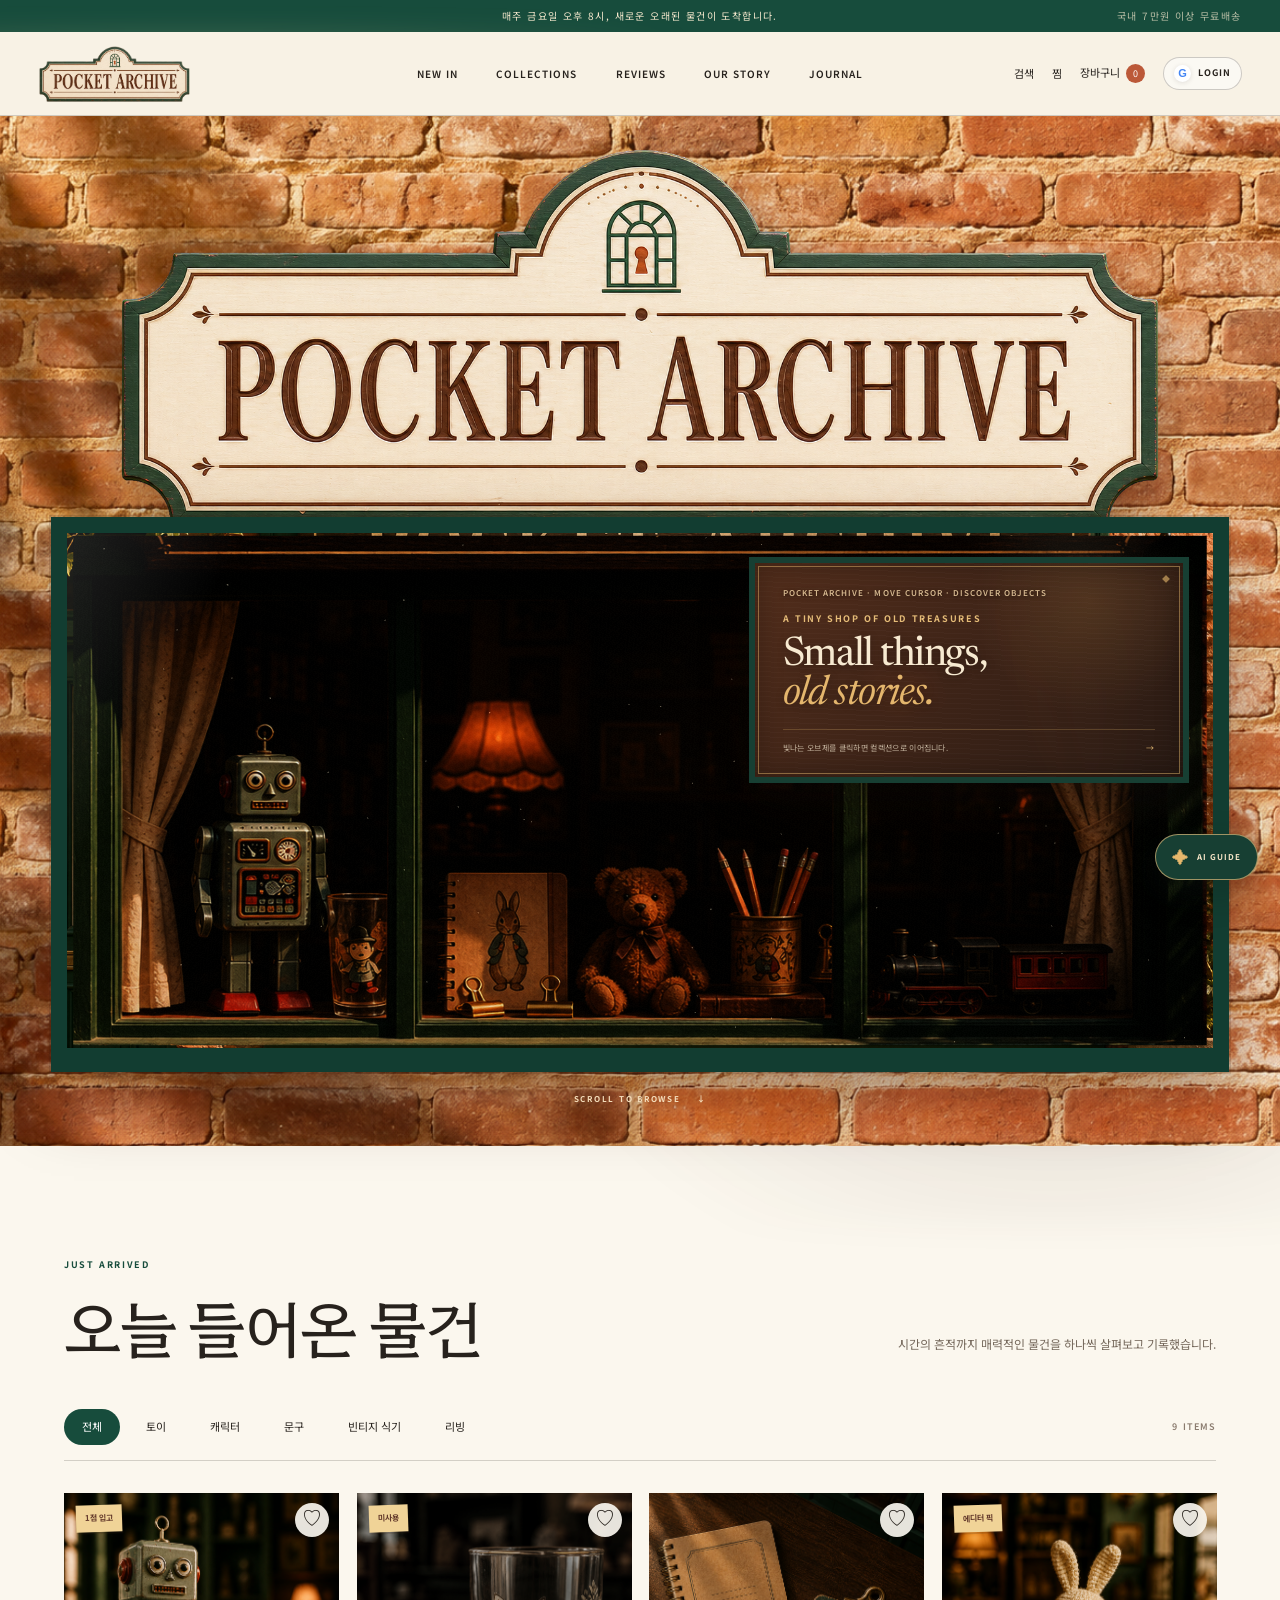
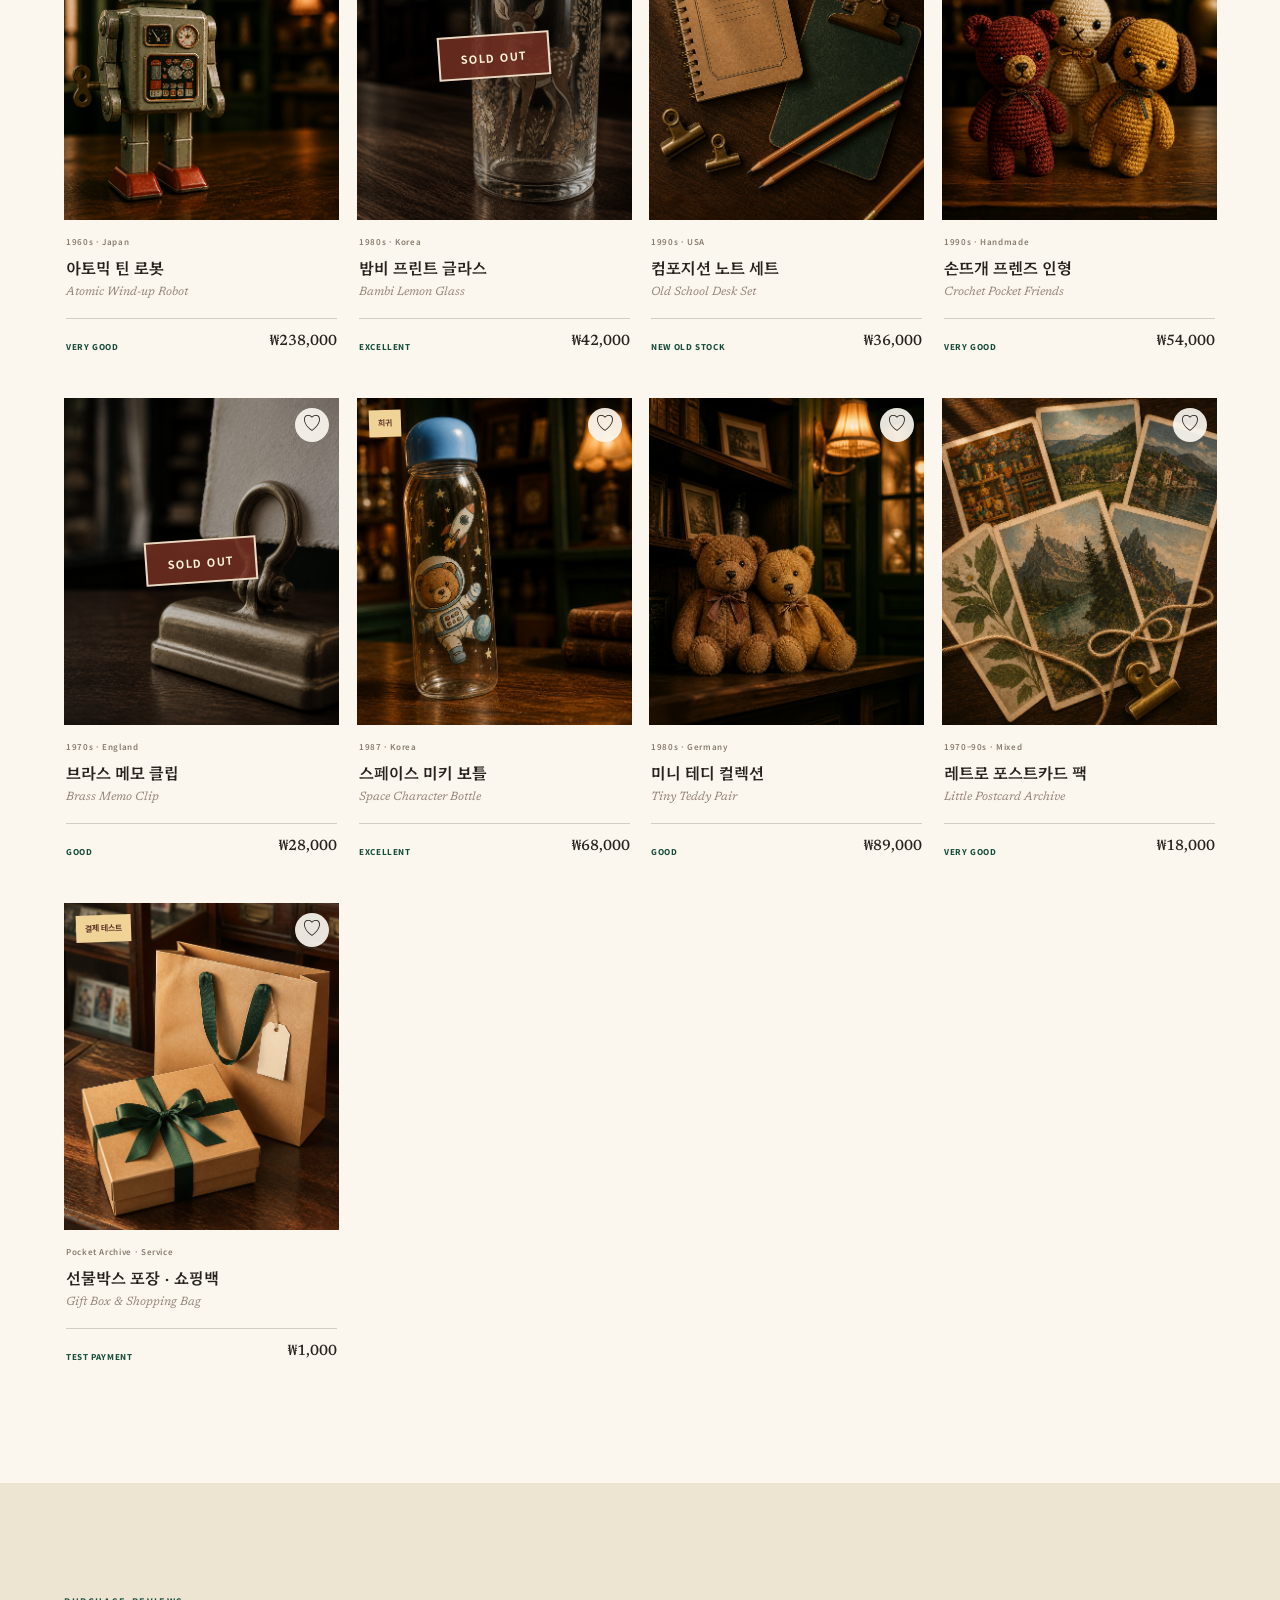
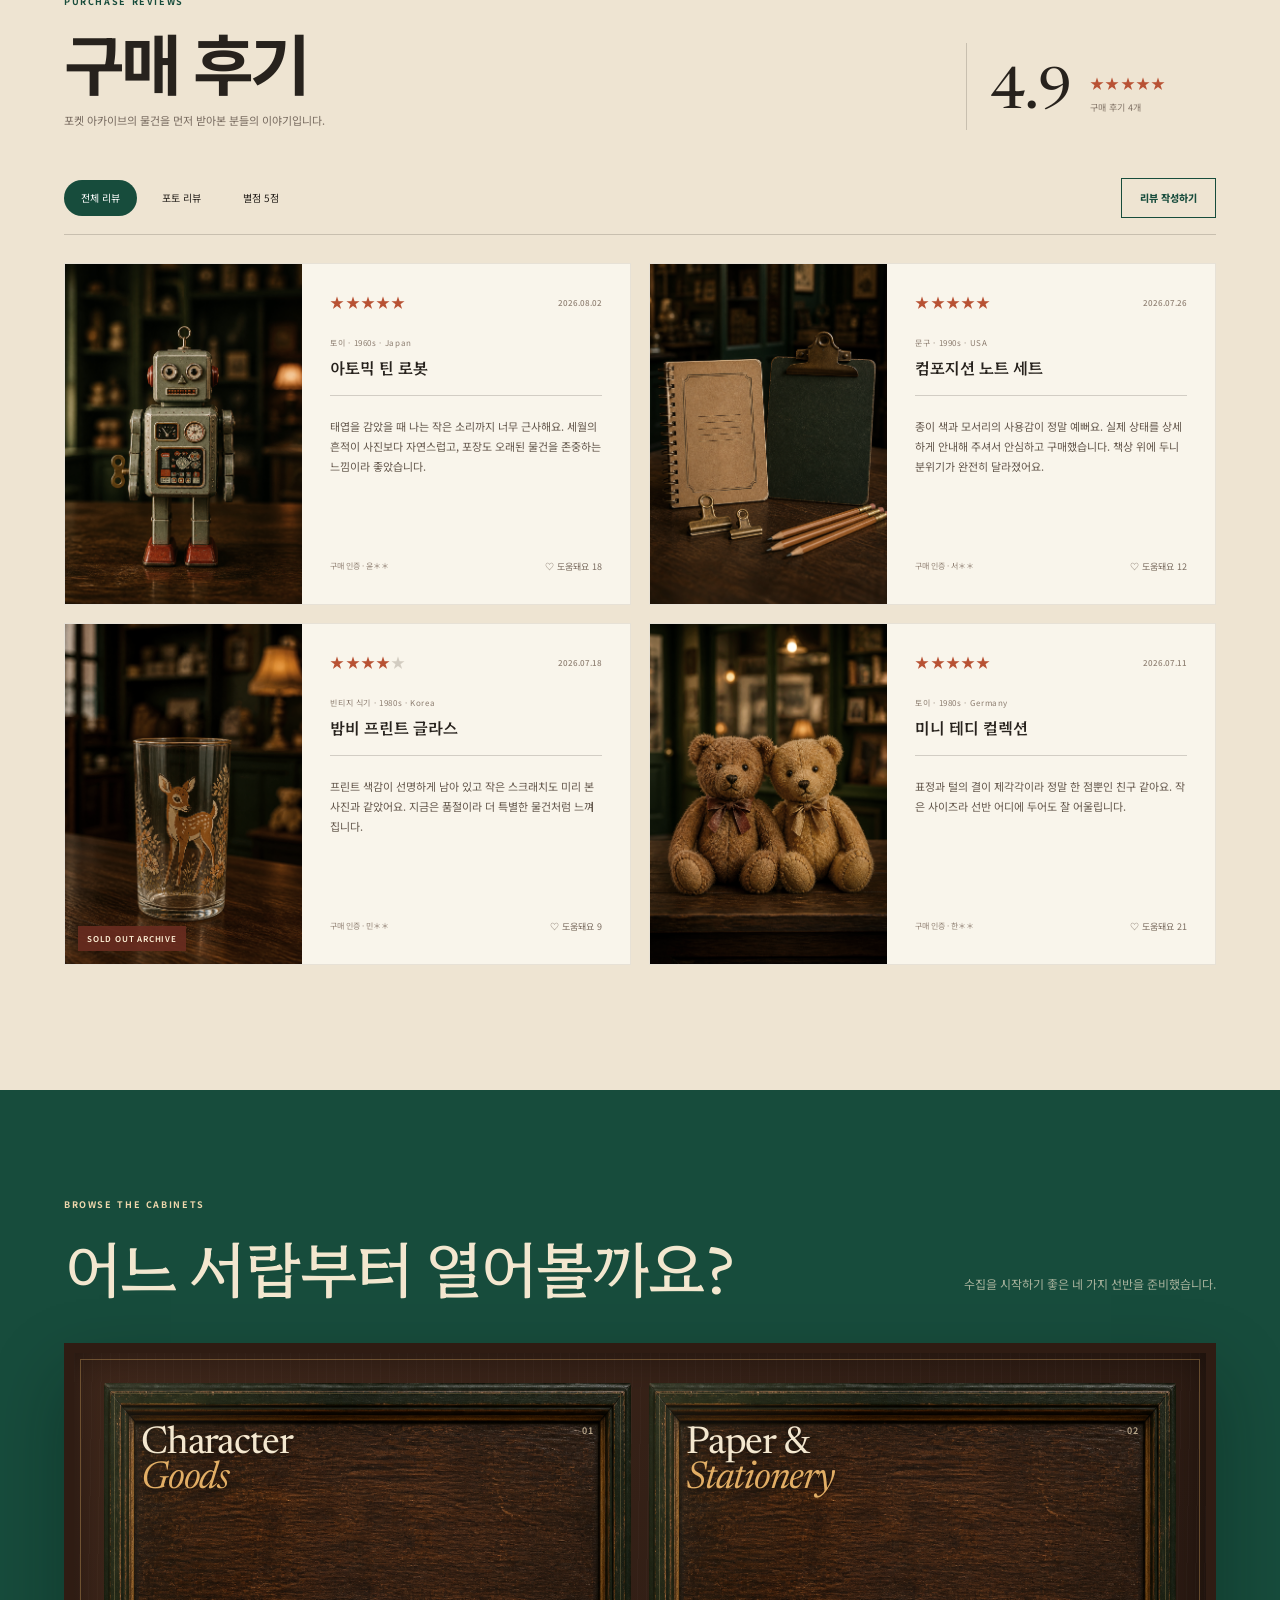
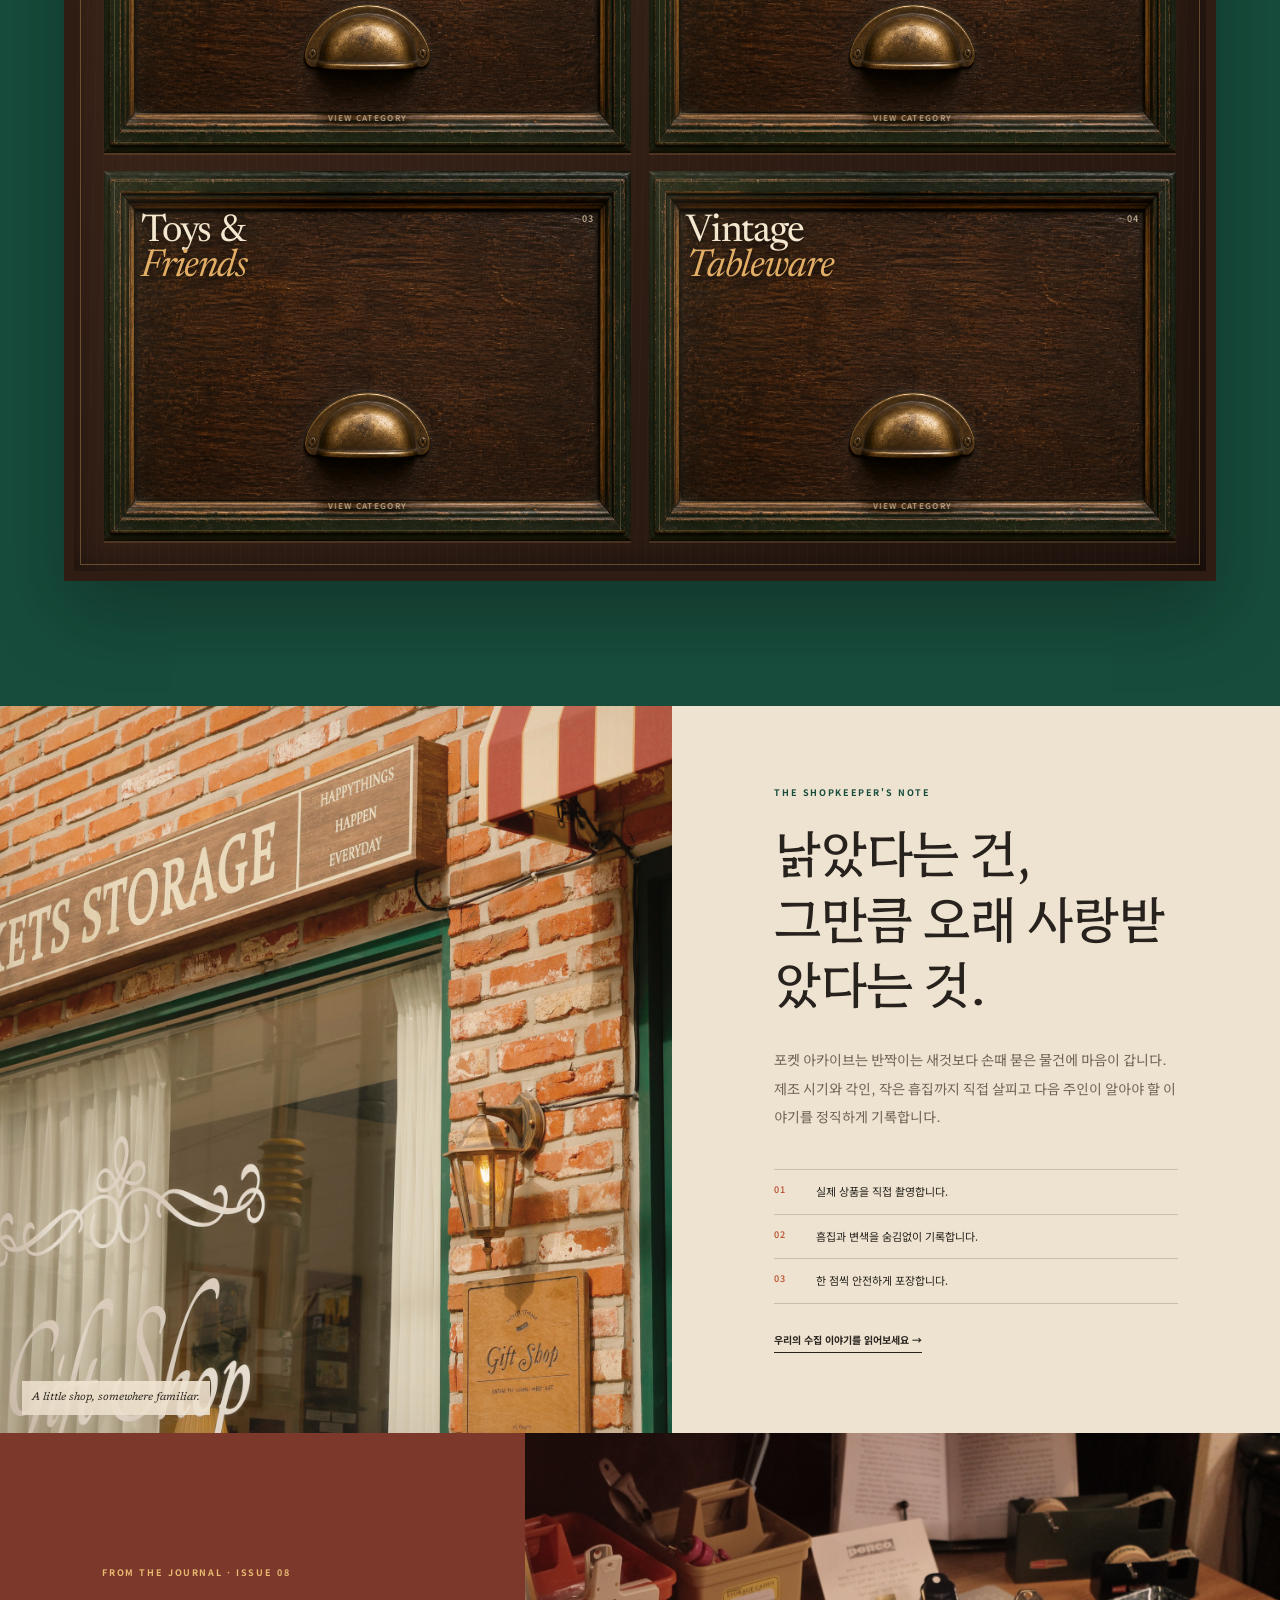
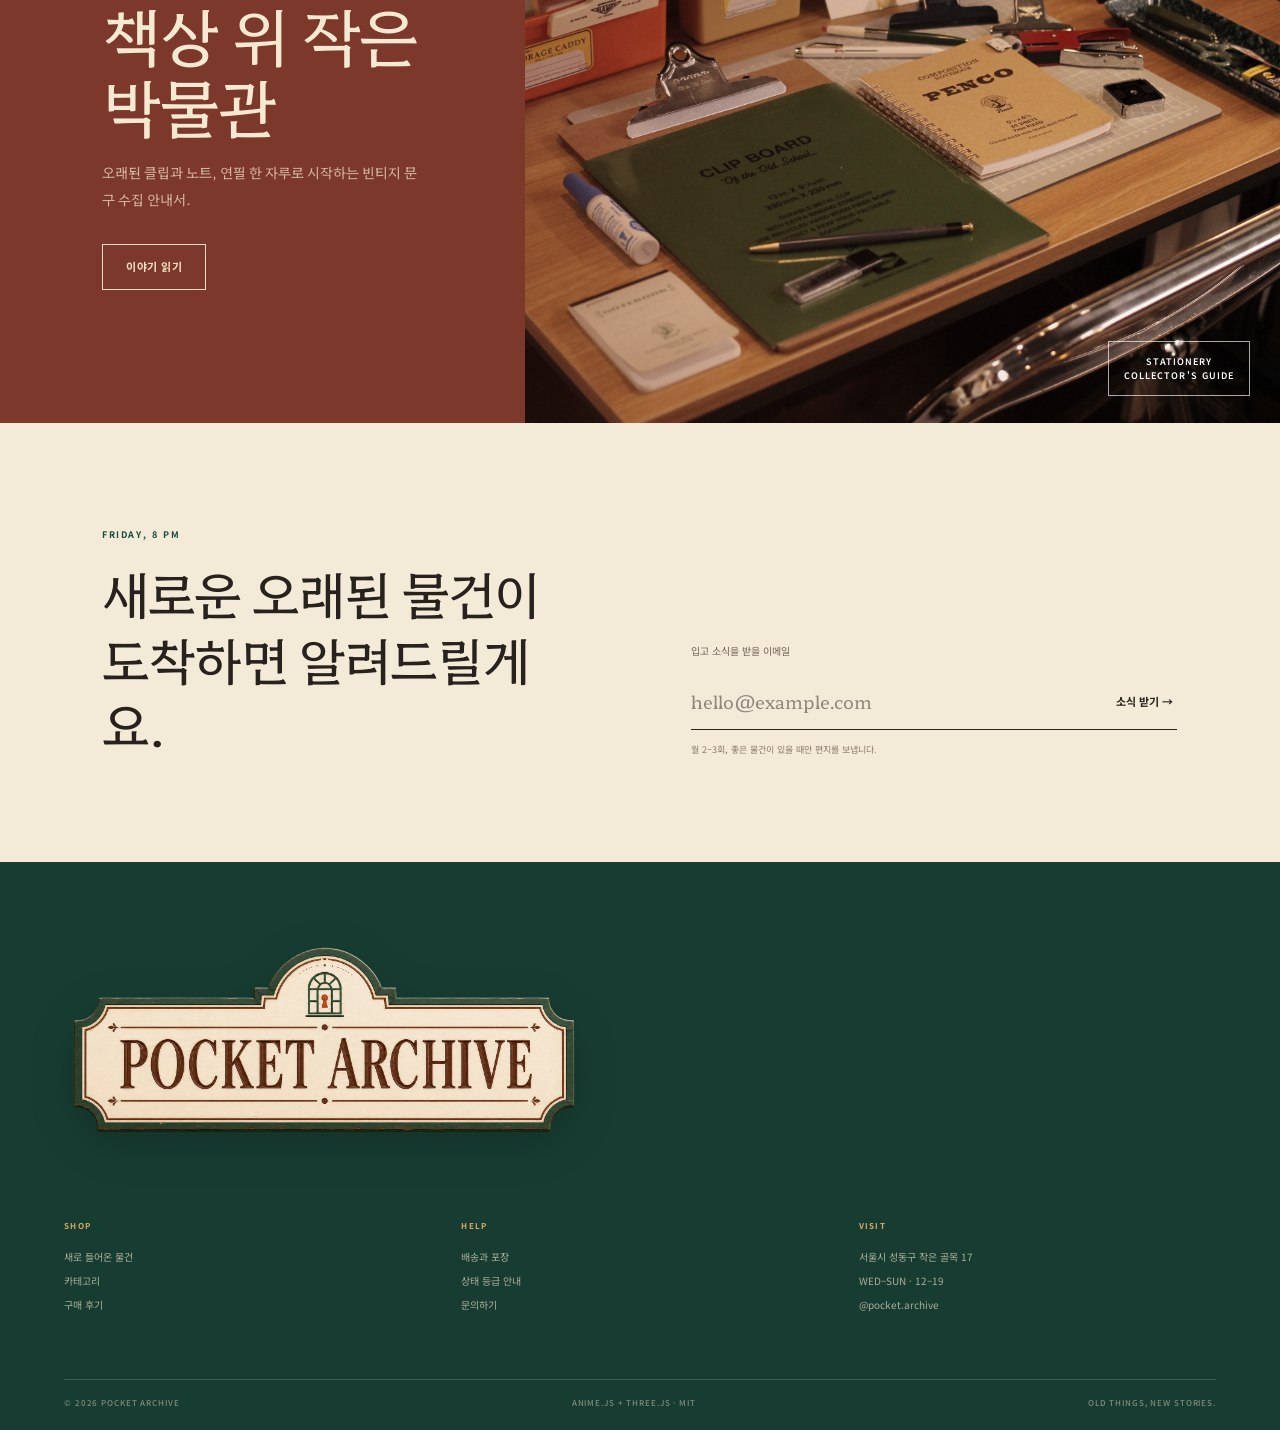
==== commit ec61ce37: "Publish AI shopping guide" ====
--- a/index.html
+++ b/index.html
@@ -8,8 +8,8 @@
     <meta property="og:description" content="오래된 물건들의 작은 상점, Pocket Archive." />
     <meta property="og:image" content="https://juliekimgold-web.github.io/og.png" />
     <title>Pocket Archive — 오래된 물건들의 작은 상점</title>
-    <script type="module" crossorigin src="/assets/src-BTxrkHsH.js"></script>
-    <link rel="stylesheet" crossorigin href="/assets/src-BBqfFHZM.css">
+    <script type="module" crossorigin src="/assets/src-DqejlrID.js"></script>
+    <link rel="stylesheet" crossorigin href="/assets/src-C2z1ldEv.css">
   </head>
   <body>
     <div id="root"></div>
--- a/assets/src-C2z1ldEv.css
+++ b/assets/src-C2z1ldEv.css
@@ -0,0 +1 @@
+@import "https://fonts.googleapis.com/css2?family=Hahmlet:wght@300;400;500;600;700&family=Newsreader:ital,opsz,wght@0,6..72,300..700;1,6..72,300..700&family=Noto+Sans+KR:wght@400;500;600;700&display=swap";.mypage-shell,.mypage-gate{color:#29231f;min-height:100vh;font-family:var(--font-sans);background:#eee6d7}.mypage-header{background:#f7f0e2e0;border-bottom:1px solid #3028222e;justify-content:space-between;align-items:center;height:92px;padding:0 5vw;display:flex}.mypage-brand{width:210px;height:66px;display:block}.mypage-brand img{object-fit:contain;width:100%;height:100%}.mypage-header>div{align-items:center;gap:38px;display:flex}.mypage-header span{color:#9d5138;letter-spacing:.17em;font-size:8px;font-weight:700}.mypage-header a:last-child{font-size:10px;font-weight:700}.member-hero{color:#f5e8ce;background:radial-gradient(circle at 76% 20%,#daa95c2e,#0000 26%),repeating-linear-gradient(2deg,#ffffff05 0 1px,#0000 1px 5px),#193f34;grid-template-columns:auto 1fr auto;align-items:center;gap:34px;min-height:330px;padding:55px 7vw;display:grid;overflow:hidden;box-shadow:inset 0 -20px 45px #0714102e}.member-avatar{outline-offset:5px;width:104px;height:104px;font-family:var(--font-display);background:#7c432f;border:5px solid #d9af70;border-radius:50%;outline:1px solid #ffedc4b3;place-items:center;font-size:42px;display:grid;overflow:hidden}.member-avatar img{object-fit:cover;width:100%;height:100%}.member-hero>div:nth-child(2)>span{color:#dbb274;letter-spacing:.15em;font-size:8px;font-weight:700}.member-hero h1{font-family:var(--font-serif-ko);letter-spacing:-.045em;margin:12px 0 0;font-size:clamp(44px,5vw,70px);font-weight:420;line-height:1.06}.member-hero h1 i{color:#e2b771;font-family:var(--font-display);font-weight:400}.member-hero dl{border:1px solid #eed7ab40;grid-template-columns:repeat(3,auto);gap:0;margin:0;display:grid}.member-hero dl div{border-right:1px solid #eed7ab33;min-width:108px;padding:20px 22px}.member-hero dl div:last-child{border:0}.member-hero dt{color:#d5aa69;letter-spacing:.14em;font-size:7px;font-weight:700}.member-hero dd{font-family:var(--font-display);margin:8px 0 0;font-size:18px}.mypage-layout{grid-template-columns:230px 1fr;gap:46px;width:min(1400px,92vw);margin:0 auto;padding:68px 0 120px;display:grid}.account-nav{border-top:3px solid #193f34;border-bottom:1px solid #30282238;flex-direction:column;align-self:start;padding:23px 0;display:flex;position:sticky;top:24px}.account-nav>span{color:#9d5138;letter-spacing:.16em;margin:0 15px 18px;font-size:8px;font-weight:700}.account-nav a{font-family:var(--font-serif-ko);border-top:1px solid #3028221f;align-items:center;gap:12px;padding:14px 15px;font-size:13px;display:flex}.account-nav a:hover{background:#ffffff5c}.account-nav a b{color:#a26048;font:600 8px var(--font-sans)}.account-nav a em{color:#f3e4c9;background:#193f34;border-radius:50%;place-items:center;min-width:20px;height:20px;margin-left:auto;font-size:8px;font-style:normal;display:inline-grid}.account-nav button{cursor:pointer;color:#76695e;text-align:left;background:0 0;border:0;border-bottom:1px solid #847669;margin:20px 15px 0;padding:10px 0;font-size:9px}.account-content{min-width:0}.mypage-notice{z-index:20;color:#6e3e2d;background:#efe0c4;border:1px solid #975f404d;justify-content:space-between;margin-bottom:16px;padding:14px 17px;font-size:10px;display:flex;position:sticky;top:12px;box-shadow:0 8px 20px #33251c1a}.mypage-notice button{cursor:pointer;background:0 0;border:0}.account-panel{background:#f7f1e5;border:1px solid #30282229;margin-bottom:32px;padding:46px 50px 50px;scroll-margin-top:24px;box-shadow:0 16px 40px #34271d12}.panel-heading{border-bottom:1px solid #30282229;justify-content:space-between;align-items:end;gap:32px;margin-bottom:34px;padding-bottom:25px;display:flex}.panel-heading span{color:#9d5138;letter-spacing:.15em;font-size:8px;font-weight:700}.panel-heading h2{font-family:var(--font-serif-ko);letter-spacing:-.035em;margin:7px 0 0;font-size:37px;font-weight:440}.panel-heading p{color:#7b6e62;max-width:260px;margin:0 0 3px;font-size:10px;line-height:1.6}.panel-heading>button{color:#193f34;cursor:pointer;background:0 0;border:1px solid #193f34;padding:10px 15px;font-size:9px;font-weight:700}.profile-form{grid-template-columns:1fr 1fr;gap:19px 15px;display:grid}.profile-form label:not(.consent-row),.address-meta-grid label{flex-direction:column;gap:8px;display:flex}.profile-form label span,.address-meta-grid label span{color:#74675b;font-size:9px;font-weight:700}.profile-form input:not([type=checkbox]),.address-meta-grid input{background:#fffdf8;border:1px solid #30282233;border-radius:0;outline:none;height:48px;padding:0 14px;font-size:11px}.profile-form input:focus,.address-meta-grid input:focus{border-color:#193f34;box-shadow:0 0 0 2px #193f3414}.profile-form input[readonly]{color:#7b7065;background:#ece5d8}.consent-row{color:#72665b;grid-column:1/-1;align-items:center;gap:9px;margin-top:3px;font-size:10px;display:flex}.consent-row input,.default-check input{accent-color:#193f34}.ledger-button{color:#f5e7cd;cursor:pointer;letter-spacing:.03em;background:#193f34;border:0;min-height:49px;padding:0 24px;font-size:10px;font-weight:700}.ledger-button:disabled{cursor:wait;opacity:.55}.profile-form .ledger-button{grid-column:1/-1;justify-self:end;min-width:180px}.saved-address-list{gap:10px;display:grid}.saved-address-list article{background:#fffdf8ad;border:1px solid #3028222b;grid-template-columns:54px 1fr auto;gap:18px;padding:23px 20px;display:grid;position:relative}.saved-address-list article.is-default{border-color:#193f34ad;box-shadow:inset 4px 0 #193f34}.address-index{color:#a3674e;font-family:var(--font-display);align-self:start;font-size:20px}.address-copy>div{align-items:center;gap:9px;display:flex}.address-copy strong{font-family:var(--font-serif-ko);font-size:17px;font-weight:600}.address-copy em{color:#f4e4c7;background:#193f34;padding:4px 7px;font-size:7px;font-style:normal}.address-copy>b{margin:10px 0 5px;font-size:10px;display:block}.address-copy p{color:#74685d;margin:0;font-size:10px;line-height:1.7}.address-actions{align-items:start;gap:5px;display:flex}.address-actions button{cursor:pointer;color:#6d6156;background:0 0;border:1px solid #30282230;padding:7px 9px;font-size:8px}.address-actions button:first-child{color:#8b4935;border-color:#8b5943}.address-actions button.is-map-active{color:#f4e4c7;background:#193f34;border-color:#193f34}.kakao-map-card{background:#eee4d3;border:1px solid #30282233;margin-top:20px;overflow:hidden}.kakao-map-heading{border-bottom:1px solid #30282229;justify-content:space-between;align-items:center;gap:20px;min-height:61px;padding:13px 17px;display:flex}.kakao-map-heading>div{align-items:baseline;gap:10px;min-width:0;display:flex}.kakao-map-heading span{color:#a45e43;letter-spacing:.16em;font-size:7px;font-weight:800}.kakao-map-heading strong{font-family:var(--font-serif-ko);text-overflow:ellipsis;white-space:nowrap;font-size:16px;font-weight:600;overflow:hidden}.kakao-map-heading a{color:#5d5046;flex:none;font-size:8px;font-weight:700}.kakao-map-stage{background:#d8cdbb;height:330px;position:relative;overflow:hidden}.kakao-map-canvas{width:100%;height:100%}.kakao-map-message{color:#6f6255;text-align:center;background:radial-gradient(circle at 50% 42%,#f6ecd7f5,#e0d3bcf0);align-content:center;justify-items:center;gap:7px;padding:20px;display:grid;position:absolute;inset:0}.kakao-map-message span{font-size:9px}.kakao-map-message b{font-family:var(--font-serif-ko);font-size:15px;font-weight:520}.kakao-map-message i{border:2px solid #193f3433;border-top-color:#193f34;border-radius:50%;width:24px;height:24px;animation:.8s linear infinite kakaoMapSpin}.kakao-map-address{color:#6e6258;border-top:1px solid #30282224;margin:0;padding:12px 17px;font-size:9px;line-height:1.6}.address-editor .kakao-map-card{background:#efdcbb14;border-color:#e1b8774d;margin:18px 0 0}.address-editor .kakao-map-heading{border-color:#e1b87738}.address-editor .kakao-map-heading span{color:#e0b36e}.address-editor .kakao-map-heading strong,.address-editor .kakao-map-heading a{color:#ead7b9}.address-editor .kakao-map-address{color:#d3bd9c;border-color:#e1b87733}.kakao-map-card.is-compact .kakao-map-stage{height:250px}@keyframes kakaoMapSpin{to{transform:rotate(360deg)}}.empty-address{text-align:center;background:#fffdf866;border:1px dashed #3028223d;padding:48px 20px}.empty-address span{font-family:var(--font-serif-ko);font-size:17px}.empty-address p{color:#7e7164;margin:8px 0 0;font-size:10px}.address-editor{outline-offset:-11px;color:#f4e5ca;background:linear-gradient(#ffffff06,#ffffff06),#442d23;border:6px solid #5b392a;outline:1px solid #b88a55;margin-top:28px;padding:31px}.address-editor>div:first-child{margin-bottom:22px}.address-editor>div:first-child span{color:#dda967;letter-spacing:.15em;font-size:8px;font-weight:700}.address-editor h3{font-family:var(--font-serif-ko);margin:6px 0 0;font-size:27px;font-weight:460}.address-meta-grid{grid-template-columns:repeat(3,1fr);gap:10px;margin-bottom:18px;display:grid}.address-editor .address-meta-grid label span,.address-editor .kakao-address-fieldset label>span{color:#d4b98e}.address-editor .address-meta-grid input{color:#2a231e;background:#fffbf1ed;border-color:#f4e5ca38}.address-editor .kakao-address-fieldset{background:#efdcbb14;border-color:#e1b8774d}.address-editor .kakao-address-fieldset legend{color:#e0b36e}.address-editor .address-status{color:#c9b495}.default-check{color:#dcc5a1;align-items:center;gap:9px;margin:15px 0 20px;font-size:10px;display:flex}.editor-actions{align-items:center;gap:12px;display:flex}.editor-actions .ledger-button{color:#2f251d;background:#e1b36c}.editor-actions>button:last-child:not(.ledger-button){color:#ead6b5;cursor:pointer;background:0 0;border:0;border-bottom:1px solid #f4e5ca80;padding:12px;font-size:9px}.mypage-gate{background:radial-gradient(circle at 20% 20%,#e0b26529,#0000 30%),#173d32;place-items:center;padding:28px;display:grid;position:relative;overflow:hidden}.mypage-gate:before{content:"";pointer-events:none;border:1px solid #e5be7d47;position:absolute;inset:20px}.mypage-logo{width:210px;height:70px;position:absolute;top:27px;left:38px}.mypage-logo img{object-fit:contain;width:100%;height:100%}.login-ledger,.mypage-gate>div:not(.account-loading){outline-offset:-14px;text-align:center;background:#f1e5cf;border:8px solid #5b392a;outline:1px solid #c6975d;width:min(580px,100%);padding:56px;position:relative;box-shadow:0 30px 70px #06120e6b}.login-ledger>span,.mypage-gate>div>span{color:#9d5138;letter-spacing:.17em;font-size:8px;font-weight:700}.login-ledger h1,.mypage-gate h1{font-family:var(--font-serif-ko);margin:14px 0 18px;font-size:42px;font-weight:440;line-height:1.2}.login-ledger p,.mypage-gate p{color:#75685c;max-width:390px;margin:0 auto 25px;font-size:11px;line-height:1.8}.login-ledger button{cursor:pointer;background:#fff;border:1px solid #30282233;min-width:210px;height:50px;font-size:11px;font-weight:700}.login-ledger button b{color:#fff;background:#4285f4;border-radius:50%;place-items:center;width:22px;height:22px;margin-right:10px;display:inline-grid}.login-ledger small{color:#9b4e39;margin-top:15px;display:block}.account-loading{gap:8px;display:flex}.account-loading span{background:#e3b36a;border-radius:50%;width:11px;height:11px;animation:.8s ease-in-out infinite alternate accountPulse}.account-loading span:nth-child(2){animation-delay:.15s}.account-loading span:nth-child(3){animation-delay:.3s}@keyframes accountPulse{to{opacity:.3;transform:translateY(-8px)}}@media (width<=980px){.member-hero{grid-template-columns:auto 1fr}.member-hero dl{grid-column:1/-1}.mypage-layout{grid-template-columns:1fr}.account-nav{border-top-width:2px;grid-template-columns:repeat(3,1fr);padding:0;display:grid;position:static}.account-nav>span,.account-nav button{grid-column:1/-1}.account-nav a{border-right:1px solid #3028221f}}@media (width<=680px){.mypage-header{height:72px;padding:0 16px}.mypage-brand{width:155px;height:52px}.mypage-header span{display:none}.member-hero{padding:48px 22px;display:block}.member-avatar{width:78px;height:78px;margin-bottom:25px}.member-hero h1{font-size:43px}.member-hero dl{display:none}.mypage-layout{width:auto;margin:0 14px;padding:25px 0 70px}.account-nav{grid-template-columns:1fr}.account-nav>span,.account-nav button{grid-column:auto}.account-panel{padding:33px 18px 24px}.panel-heading{display:block}.panel-heading p,.panel-heading>button{margin-top:16px}.profile-form{grid-template-columns:1fr}.consent-row,.profile-form .ledger-button{grid-column:auto}.profile-form .ledger-button{width:100%}.saved-address-list article{grid-template-columns:36px 1fr;padding:20px 14px}.address-actions{flex-wrap:wrap;grid-column:2}.kakao-map-stage{height:270px}.kakao-map-card.is-compact .kakao-map-stage{height:220px}.kakao-map-heading>div{gap:4px;display:grid}.address-editor{margin-left:-6px;margin-right:-6px;padding:28px 17px}.address-meta-grid{grid-template-columns:1fr}.mypage-logo{top:22px;left:50%;transform:translate(-50%)}.login-ledger,.mypage-gate>div:not(.account-loading){padding:45px 22px}.login-ledger h1,.mypage-gate h1{font-size:34px}}@layer properties{@supports (((-webkit-hyphens:none)) and (not (margin-trim:inline))) or ((-moz-orient:inline) and (not (color:rgb(from red r g b)))){*,:before,:after,::backdrop{--tw-rotate-x:initial;--tw-rotate-y:initial;--tw-rotate-z:initial;--tw-skew-x:initial;--tw-skew-y:initial;--tw-border-style:solid;--tw-shadow:0 0 #0000;--tw-shadow-color:initial;--tw-shadow-alpha:100%;--tw-inset-shadow:0 0 #0000;--tw-inset-shadow-color:initial;--tw-inset-shadow-alpha:100%;--tw-ring-color:initial;--tw-ring-shadow:0 0 #0000;--tw-inset-ring-color:initial;--tw-inset-ring-shadow:0 0 #0000;--tw-ring-inset:initial;--tw-ring-offset-width:0px;--tw-ring-offset-color:#fff;--tw-ring-offset-shadow:0 0 #0000;--tw-outline-style:solid;--tw-blur:initial;--tw-brightness:initial;--tw-contrast:initial;--tw-grayscale:initial;--tw-hue-rotate:initial;--tw-invert:initial;--tw-opacity:initial;--tw-saturate:initial;--tw-sepia:initial;--tw-drop-shadow:initial;--tw-drop-shadow-color:initial;--tw-drop-shadow-alpha:100%;--tw-drop-shadow-size:initial}}}@layer theme{:root,:host{--font-sans:ui-sans-serif, system-ui, sans-serif, "Apple Color Emoji", "Segoe UI Emoji", "Segoe UI Symbol", "Noto Color Emoji";--font-mono:ui-monospace, SFMono-Regular, Menlo, Monaco, Consolas, "Liberation Mono", "Courier New", monospace;--spacing:.25rem;--default-font-family:var(--font-sans);--default-mono-font-family:var(--font-mono)}}@layer base{*,:after,:before,::backdrop{box-sizing:border-box;border:0 solid;margin:0;padding:0}::file-selector-button{box-sizing:border-box;border:0 solid;margin:0;padding:0}html,:host{-webkit-text-size-adjust:100%;tab-size:4;line-height:1.5;font-family:var(--default-font-family,ui-sans-serif, system-ui, sans-serif, "Apple Color Emoji", "Segoe UI Emoji", "Segoe UI Symbol", "Noto Color Emoji");font-feature-settings:var(--default-font-feature-settings,normal);font-variation-settings:var(--default-font-variation-settings,normal);-webkit-tap-highlight-color:transparent}hr{height:0;color:inherit;border-top-width:1px}abbr:where([title]){-webkit-text-decoration:underline dotted;text-decoration:underline dotted}h1,h2,h3,h4,h5,h6{font-size:inherit;font-weight:inherit}a{color:inherit;-webkit-text-decoration:inherit;-webkit-text-decoration:inherit;-webkit-text-decoration:inherit;-webkit-text-decoration:inherit;text-decoration:inherit}b,strong{font-weight:bolder}code,kbd,samp,pre{font-family:var(--default-mono-font-family,ui-monospace, SFMono-Regular, Menlo, Monaco, Consolas, "Liberation Mono", "Courier New", monospace);font-feature-settings:var(--default-mono-font-feature-settings,normal);font-variation-settings:var(--default-mono-font-variation-settings,normal);font-size:1em}small{font-size:80%}sub,sup{vertical-align:baseline;font-size:75%;line-height:0;position:relative}sub{bottom:-.25em}sup{top:-.5em}table{text-indent:0;border-color:inherit;border-collapse:collapse}:-moz-focusring{outline:auto}progress{vertical-align:baseline}summary{display:list-item}ol,ul,menu{list-style:none}img,svg,video,canvas,audio,iframe,embed,object{vertical-align:middle;display:block}img,video{max-width:100%;height:auto}button,input,select,optgroup,textarea{font:inherit;font-feature-settings:inherit;font-variation-settings:inherit;letter-spacing:inherit;color:inherit;opacity:1;background-color:#0000;border-radius:0}::file-selector-button{font:inherit;font-feature-settings:inherit;font-variation-settings:inherit;letter-spacing:inherit;color:inherit;opacity:1;background-color:#0000;border-radius:0}:where(select:is([multiple],[size])) optgroup{font-weight:bolder}:where(select:is([multiple],[size])) optgroup option{padding-inline-start:20px}::file-selector-button{margin-inline-end:4px}::placeholder{opacity:1}@supports (not ((-webkit-appearance:-apple-pay-button))) or (contain-intrinsic-size:1px){::placeholder{color:currentColor}@supports (color:color-mix(in lab, red, red)){::placeholder{color:color-mix(in oklab, currentcolor 50%, transparent)}}}textarea{resize:vertical}::-webkit-search-decoration{-webkit-appearance:none}::-webkit-date-and-time-value{min-height:1lh;text-align:inherit}::-webkit-datetime-edit{display:inline-flex}::-webkit-datetime-edit-fields-wrapper{padding:0}::-webkit-datetime-edit{padding-block:0}::-webkit-datetime-edit-year-field{padding-block:0}::-webkit-datetime-edit-month-field{padding-block:0}::-webkit-datetime-edit-day-field{padding-block:0}::-webkit-datetime-edit-hour-field{padding-block:0}::-webkit-datetime-edit-minute-field{padding-block:0}::-webkit-datetime-edit-second-field{padding-block:0}::-webkit-datetime-edit-millisecond-field{padding-block:0}::-webkit-datetime-edit-meridiem-field{padding-block:0}::-webkit-calendar-picker-indicator{line-height:1}:-moz-ui-invalid{box-shadow:none}button,input:where([type=button],[type=reset],[type=submit]){appearance:button}::file-selector-button{appearance:button}::-webkit-inner-spin-button{height:auto}::-webkit-outer-spin-button{height:auto}[hidden]:where(:not([hidden=until-found])){display:none!important}}@layer components;@layer utilities{.visible{visibility:visible}.absolute{position:absolute}.fixed{position:fixed}.relative{position:relative}.static{position:static}.sticky{position:sticky}.start{inset-inline-start:var(--spacing)}.end{inset-inline-end:var(--spacing)}.container{width:100%}@media (width>=40rem){.container{max-width:40rem}}@media (width>=48rem){.container{max-width:48rem}}@media (width>=64rem){.container{max-width:64rem}}@media (width>=80rem){.container{max-width:80rem}}@media (width>=96rem){.container{max-width:96rem}}.block{display:block}.hidden{display:none}.inline-block{display:inline-block}.table{display:table}.transform{transform:var(--tw-rotate-x,) var(--tw-rotate-y,) var(--tw-rotate-z,) var(--tw-skew-x,) var(--tw-skew-y,)}.resize{resize:both}.border{border-style:var(--tw-border-style);border-width:1px}.shadow{--tw-shadow:0 1px 3px 0 var(--tw-shadow-color,#0000001a), 0 1px 2px -1px var(--tw-shadow-color,#0000001a);box-shadow:var(--tw-inset-shadow), var(--tw-inset-ring-shadow), var(--tw-ring-offset-shadow), var(--tw-ring-shadow), var(--tw-shadow)}.outline{outline-style:var(--tw-outline-style);outline-width:1px}.blur{--tw-blur:blur(8px);filter:var(--tw-blur,) var(--tw-brightness,) var(--tw-contrast,) var(--tw-grayscale,) var(--tw-hue-rotate,) var(--tw-invert,) var(--tw-saturate,) var(--tw-sepia,) var(--tw-drop-shadow,)}.filter{filter:var(--tw-blur,) var(--tw-brightness,) var(--tw-contrast,) var(--tw-grayscale,) var(--tw-hue-rotate,) var(--tw-invert,) var(--tw-saturate,) var(--tw-sepia,) var(--tw-drop-shadow,)}}:root{--cream:#f3ead8;--paper:#fbf7ee;--ink:#27221d;--green:#174c3c;--green-light:#286651;--brick:#bc5938;--brick-dark:#803c2d;--wood:#5b3729;--gold:#d39b42;--line:#27221d30;--font-display:"Newsreader", "Hahmlet", "Noto Serif KR", serif;--font-serif-ko:"Hahmlet", "Newsreader", "Noto Serif KR", serif;--font-sans:"Noto Sans KR", "Apple SD Gothic Neo", sans-serif}*{box-sizing:border-box}html{scroll-behavior:smooth}body{background:var(--paper);color:var(--ink);font-family:var(--font-sans);font-feature-settings:"kern" 1;-webkit-font-smoothing:antialiased;margin:0;font-weight:400;line-height:1.6}button,input{font:inherit}button,a{-webkit-tap-highlight-color:transparent}a{color:inherit;text-decoration:none}button{color:inherit}img{max-width:100%;display:block}.site-shell{min-width:320px;overflow:hidden}.scroll-progress{z-index:140;transform-origin:0;will-change:transform;pointer-events:none;background:#edbd73;height:3px;position:fixed;top:0;left:0;right:0;transform:scaleX(0)}[data-reveal]{will-change:transform, opacity}.announcement{background:var(--green);color:#f6e9ce;letter-spacing:.14em;justify-content:center;align-items:center;gap:40px;height:32px;padding:0 3vw;font-size:10px;display:flex}.announcement-side{opacity:.72;position:absolute;right:3vw}.site-header{z-index:40;border-bottom:1px solid var(--line);-webkit-backdrop-filter:blur(16px);backdrop-filter:blur(16px);background:#f8f2e5f0;grid-template-columns:1fr auto 1fr;align-items:center;height:84px;padding:0 3vw;display:grid;position:sticky;top:0}.brand{align-items:center;width:206px;height:58px;display:flex}.brand img{object-fit:contain;object-position:left center;width:100%;height:100%}.nav{font-family:var(--font-sans);letter-spacing:.1em;align-items:center;gap:clamp(20px,3vw,48px);font-size:10px;font-weight:600;display:flex}.nav a,.header-actions button{transition:color .2s}.nav a:hover,.header-actions button:hover{color:var(--brick)}.header-actions{justify-self:end;align-items:center;gap:18px;display:flex}.header-actions button{cursor:pointer;background:0 0;border:0;padding:8px 0;font-size:11px}.cart-count{background:var(--brick);color:#fff;border-radius:50%;place-items:center;width:19px;height:19px;margin-left:3px;font-size:9px;display:inline-grid}.auth-account{align-items:center;display:flex;position:relative}.header-actions .google-login-trigger{font-family:var(--font-sans);letter-spacing:.1em;background:#ffffff85;border:1px solid #27221d38;border-radius:999px;align-items:center;gap:7px;padding:7px 10px;font-size:9px;font-weight:700;display:inline-flex}.header-actions .google-login-trigger span{color:#4285f4;letter-spacing:0;background:#fff;border-radius:50%;place-items:center;width:17px;height:17px;font:700 11px Arial,sans-serif;display:grid;box-shadow:0 1px 5px #27221d1f}.header-actions .google-login-trigger:disabled{cursor:wait;opacity:.55}.header-actions .account-trigger{background:#ffffff94;border:1px solid #27221d33;border-radius:999px;align-items:center;gap:7px;padding:4px 8px 4px 4px;display:inline-flex}.account-trigger img,.account-trigger>span{object-fit:cover;background:var(--green);color:#fff;border-radius:50%;place-items:center;width:25px;height:25px;font-size:10px;display:grid}.account-trigger b{font-family:var(--font-sans);letter-spacing:.1em;font-size:9px}.account-popover{z-index:60;border:1px solid var(--line);background:var(--paper);width:270px;padding:21px;position:absolute;top:calc(100% + 15px);right:0;box-shadow:0 22px 50px #291d142e}.account-popover:before{content:"";border:7px solid #0000;border-bottom-color:var(--paper);position:absolute;bottom:100%;right:20px}.account-popover>*{display:block}.account-kicker{color:var(--brick);font-family:var(--font-sans);letter-spacing:.14em;margin-bottom:10px;font-size:8px;font-weight:700}.account-popover strong{font-family:var(--font-serif-ko);text-overflow:ellipsis;white-space:nowrap;font-size:18px;font-weight:550;overflow:hidden}.account-popover small{color:#817468;margin:5px 0 17px;font-size:11px;line-height:1.6}.account-page-link{border:1px solid var(--green);color:var(--green);font-family:var(--font-sans);text-align:center;margin-bottom:8px;padding:10px 12px;font-size:10px;font-weight:700}.account-page-link:hover{background:#174c3c14}.header-actions .account-popover button{border:1px solid var(--green);background:var(--green);color:#f8ead0;width:100%;font-family:var(--font-sans);padding:10px 12px;font-size:10px;font-weight:600}.menu-toggle{display:none}.search-panel{background:var(--paper);border-bottom:1px solid var(--line);grid-template-columns:260px 1fr auto;align-items:end;gap:30px;padding:26px 3vw 30px;display:grid;position:absolute;top:100%;left:0;right:0;box-shadow:0 22px 50px #291d1424}.search-panel label{font-family:var(--font-serif-ko);font-size:17px;font-weight:500}.search-panel input{border:0;border-bottom:1px solid var(--ink);background:0 0;outline:none;width:100%;padding:10px 0;font-size:20px}.search-panel a{padding-bottom:10px;font-size:12px;font-weight:700}.hero{isolation:isolate;background:#a45436 url(/brick-wall-hero.png) 50%/cover no-repeat;min-height:980px;padding:22px 4vw 40px;position:relative}.hero:before{content:"";z-index:-1;mix-blend-mode:soft-light;background:linear-gradient(112deg,#ffebbe33,#0000 36%,#4f211414);animation:14s ease-in-out infinite alternate facadeLight;position:absolute;inset:0}.brick-glow{z-index:-1;filter:blur(14px);mix-blend-mode:soft-light;background:radial-gradient(at 20% 15%,#ffe6ac42,#0000 32%),radial-gradient(at 78% 72%,#3b1f1529,#0000 34%);animation:18s cubic-bezier(.45,.05,.55,.95) infinite alternate facadeShadow;position:absolute;inset:-8%}@keyframes facadeLight{0%{opacity:.72;transform:translate(-1%)}to{opacity:1;transform:translate(1.5%,.5%)}}@keyframes facadeShadow{0%{transform:translate(-1.5%,-.5%)scale(1.01)}to{transform:translate(2%,1%)scale(1.04)}}.shop-sign{aspect-ratio:2.67;filter:drop-shadow(0 20px 24px #2d150c61);justify-content:center;align-items:center;width:min(1120px,84vw);margin:0 auto -24px;display:flex}.shop-sign img{object-fit:contain;width:100%;height:100%}.hero-window{aspect-ratio:2.12;background:#143f34;border:16px solid #123d31;border-bottom-width:24px;max-width:1450px;min-height:0;margin:0 auto;display:block;position:relative;overflow:hidden;box-shadow:0 30px 65px #33160c61,inset 0 0 0 2px #ffffff1a,0 0 0 2px #371f1429}.window-copy{z-index:5;outline-offset:-10px;color:#f7ead1;-webkit-backdrop-filter:blur(8px)saturate(.82);backdrop-filter:blur(8px)saturate(.82);background:radial-gradient(circle at 78% 18%,#dda85721,#0000 30%),repeating-linear-gradient(2deg,#ffffff05 0 1px,#0000 1px 5px),linear-gradient(135deg,#57301df2,#2a1b14f2);border:6px solid #173f33;outline:1px solid #e4b86d7a;width:min(440px,100% - 48px);margin:0;padding:24px 28px 22px;animation:5.5s ease-in-out infinite alternate bannerGlow;display:block;position:absolute;top:24px;right:24px;overflow:hidden;box-shadow:0 18px 42px #0f090659,inset 0 0 28px #08050352}.window-copy:before{content:"";z-index:0;pointer-events:none;background:linear-gradient(105deg,#0000 32%,#ffe2ab29 49%,#0000 66%);animation:8s ease-in-out infinite bannerShine;position:absolute;inset:-50% 75% -50% -35%;transform:translate(-45%)rotate(4deg)}.window-copy:after{content:"◆";color:#e2b56a9e;font-size:8px;position:absolute;top:10px;right:13px}.window-copy>*{z-index:1;position:relative}@keyframes bannerGlow{0%{box-shadow:0 18px 42px #0f090659,inset 0 0 28px #08050352}to{box-shadow:0 20px 48px #0f09066b,0 0 18px #deaa581f,inset 0 0 24px #0805033d}}@keyframes bannerShine{0%,32%{opacity:0;transform:translate(-45%)rotate(4deg)}50%{opacity:1}72%,to{opacity:0;transform:translate(430%)rotate(4deg)}}.window-copy .eyebrow{color:#e5bc78;margin-bottom:11px}.eyebrow{font-family:var(--font-sans);letter-spacing:.18em;color:var(--brick-dark);margin-bottom:18px;font-size:9px;font-weight:700;display:block}.eyebrow.green{color:var(--green)}.eyebrow.cream{color:#efd7ad}.window-copy h1{font-family:var(--font-display);letter-spacing:-.035em;text-shadow:0 2px 8px #00000047;margin:0;font-size:clamp(36px,3.2vw,49px);font-weight:420;line-height:.94}.hero-line{transform-origin:0 100%;display:block}.window-copy h1 i{color:#e4b66d;font-weight:400}.window-copy p{color:#f7ead1b8;margin:0;font-size:10px;line-height:1.75}.scene-action{letter-spacing:.04em;border-top:1px solid #e4b86d3b;padding-top:11px;margin-top:15px!important;font-size:8px!important}.scene-action span{float:right;color:#e7bd76}.hero-buttons{align-items:center;gap:22px;margin-top:15px;display:flex}.window-copy .button{border-color:#e4c188}.window-copy .button.primary{color:#173d32;background:#e7c17e}.window-copy .button.text{color:#f7ead1;border-color:#f7ead1b3}.button{border:1px solid var(--green);letter-spacing:.04em;justify-content:center;align-items:center;min-height:46px;padding:0 23px;font-size:11px;font-weight:700;transition:transform .2s,background .2s,color .2s;display:inline-flex}.button:hover{transform:translateY(-2px)}.button.primary{background:var(--green);color:#fff}.button.text{border:0;border-bottom:1px solid var(--ink);min-height:0;padding:0 0 5px}.button.text span{margin-left:20px}.scene-wrap{background:#143f34;min-height:0;position:absolute;inset:0;overflow:hidden}.photoreal-window{cursor:crosshair;background:#251b15 url(/og.png) 50% 68%/cover no-repeat;position:absolute;inset:0}.photoreal-window canvas{opacity:0;width:100%;height:100%;transition:opacity .75s;display:block}.photoreal-window[data-ready=true] canvas{opacity:1}.three-window{cursor:crosshair;position:absolute;inset:0}.three-window canvas{width:100%;height:100%;display:block}.window-reflection{z-index:2;pointer-events:none;mix-blend-mode:screen;background:linear-gradient(110deg,#0000 25%,#ffffff1f 46%,#0000 61%);animation:9s cubic-bezier(.3,.7,.2,1) infinite alternate glassSweep;position:absolute;inset:-25% 62% -25% -35%;transform:translate(-12%)rotate(7deg)}@keyframes glassSweep{45%,to{transform:translate(65%)rotate(7deg)}}.scene-hint{z-index:4;color:#ffe2b1c7;font:600 8px var(--font-sans);letter-spacing:.13em;text-shadow:0 1px 4px #00000080;margin-bottom:14px;display:block;position:static}.touch-hint{display:none}.scroll-note{color:#f5debc;letter-spacing:.22em;gap:16px;width:max-content;margin:21px auto 0;font-size:8px;font-weight:700;display:flex}.products-section{background:var(--paper);padding:112px 5vw 120px}.section-heading{justify-content:space-between;align-items:end;gap:40px;max-width:1440px;margin:0 auto 48px;display:flex}.section-heading h2{font-family:var(--font-serif-ko);letter-spacing:-.035em;margin:0;font-size:clamp(39px,5vw,62px);font-weight:430;line-height:1.14}.section-heading p{color:#75685b;max-width:380px;margin:0 0 6px;font-size:12px;line-height:1.8}.filter-row{border-bottom:1px solid var(--line);gap:8px;max-width:1440px;margin:0 auto 32px;padding-bottom:15px;display:flex}.filter-row button{cursor:pointer;background:0 0;border:1px solid #0000;border-radius:50px;padding:8px 17px;font-size:11px}.filter-row button:hover{border-color:var(--line)}.filter-row button.active{background:var(--green);color:#fff}.result-count{color:#8a7b6e;font:600 9px var(--font-sans);letter-spacing:.12em;align-self:center;margin-left:auto}.product-grid{grid-template-columns:repeat(4,1fr);gap:44px 18px;max-width:1440px;margin:0 auto;display:grid}.product-card{min-width:0}.product-media{aspect-ratio:.84;background:#e8dfcd;position:relative;overflow:hidden;transform:translateZ(0)}.product-media:after{content:"";z-index:1;pointer-events:none;background:linear-gradient(112deg,#0000 20%,#ffffff38 48%,#0000 72%);transition:transform .85s cubic-bezier(.18,.7,.2,1);position:absolute;inset:0;transform:translate(-120%)}.product-card:hover .product-media:after{transform:translate(120%)}.media-button{cursor:pointer;background:0 0;border:0;width:100%;height:100%;padding:0}.product-media img{object-fit:cover;width:100%;height:100%;transition:transform .55s cubic-bezier(.2,.7,.2,1),filter .3s}.product-card:hover .product-media img{transform:scale(1.035)}.paper-badge{z-index:2;color:#63392b;background:#f0d397;padding:7px 9px;font-size:8px;font-weight:700;transition:transform .35s cubic-bezier(.2,.8,.2,1);position:absolute;top:12px;left:12px;transform:rotate(-2deg);box-shadow:1px 2px #4128162e}.product-card:hover .paper-badge{transform:rotate(1deg)translateY(-2px)}.sold-out-stamp{z-index:3;color:#fff3dc;min-width:112px;font:700 11px var(--font-sans);letter-spacing:.14em;text-align:center;background:#712f22e0;border:2px solid #f9eed6e6;padding:13px 16px 11px;position:absolute;top:50%;left:50%;transform:translate(-50%,-50%)rotate(-4deg);box-shadow:0 8px 24px #24130d40}.product-card.is-sold-out .product-media img{filter:saturate(.45)brightness(.78)}.product-card.is-sold-out:hover .product-media img{transform:none}.favorite{z-index:2;cursor:pointer;width:34px;height:34px;font-family:var(--font-display);background:#faf7efeb;border:0;border-radius:50%;font-size:20px;line-height:1;transition:transform .35s cubic-bezier(.18,.9,.2,1),color .2s;position:absolute;top:10px;right:10px}.favorite:hover{transform:scale(1.12)rotate(-7deg)}.favorite.is-active{color:var(--brick)}.quick-add{z-index:2;color:#fff;cursor:pointer;background:#174c3cf2;border:0;min-height:40px;font-size:10px;font-weight:700;transition:transform .42s cubic-bezier(.16,.8,.2,1);position:absolute;bottom:12px;left:12px;right:12px;transform:translateY(58px)}.quick-add:disabled{cursor:not-allowed;background:#453c34e6}.product-card:hover .quick-add,.quick-add:focus-visible{transform:translateY(0)}.product-copy{cursor:pointer;text-align:left;background:0 0;border:0;flex-direction:column;align-items:flex-start;width:100%;padding:16px 2px 0;display:flex}.product-meta{color:#887b6e;font-family:var(--font-sans);letter-spacing:.08em;margin-bottom:7px;font-size:8px;font-weight:600}.product-copy strong{font-family:var(--font-serif-ko);font-size:16px;font-weight:560;line-height:1.45}.product-en{color:#948579;font-family:var(--font-display);margin-top:4px;font-size:12px;font-style:italic}.product-bottom{border-top:1px solid var(--line);justify-content:space-between;align-items:end;width:100%;margin-top:16px;padding-top:11px;display:flex}.product-bottom b{font-family:var(--font-display);font-size:15px;font-weight:520}.condition{color:var(--green);letter-spacing:.08em;text-transform:uppercase;font-size:8px;font-weight:800}.empty-state{border:1px dashed var(--line);text-align:center;color:#76695d;max-width:1440px;margin:0 auto;padding:100px 20px}.reviews-section{background:#eee4d2;padding:112px 5vw 125px}.reviews-head{justify-content:space-between;align-items:flex-end;gap:45px;max-width:1440px;margin:0 auto 48px;display:flex}.reviews-head h2{font-family:var(--font-sans);letter-spacing:-.055em;margin:0;font-size:clamp(42px,5.2vw,66px);font-style:normal;font-weight:700;line-height:1.05}.reviews-intro{color:#786b60;max-width:480px;margin:14px 0 0;font-size:11px;line-height:1.75}.review-score{border-left:1px solid var(--line);align-items:center;gap:18px;min-width:250px;padding:22px 0 7px 24px;display:flex}.review-score>strong{font-family:var(--font-display);font-size:58px;font-weight:430;line-height:1}.review-score div{flex-direction:column;gap:7px;display:flex}.review-score small{color:#817366;font-size:9px}.review-stars{color:#b85234;letter-spacing:.09em;white-space:nowrap;font-size:14px}.review-stars i{color:#4a3b2f38;font-style:normal}.review-toolbar{border-bottom:1px solid var(--line);justify-content:space-between;align-items:center;gap:20px;max-width:1440px;margin:0 auto 28px;padding-bottom:16px;display:flex}.review-tabs{align-items:center;gap:8px;display:flex}.review-tabs button{cursor:pointer;background:0 0;border:1px solid #0000;border-radius:40px;padding:9px 16px;font-size:10px}.review-tabs button:hover{border-color:var(--line)}.review-tabs button.active{background:var(--green);color:#fff}.review-write{border:1px solid var(--green);color:var(--green);cursor:pointer;background:0 0;padding:11px 18px;font-size:10px;font-weight:800}.review-write:hover{background:var(--green);color:#fff}.review-grid{grid-template-columns:repeat(2,minmax(0,1fr));gap:18px;max-width:1440px;margin:0 auto;display:grid}.review-card{background:#fbf7eee0;border:1px solid #4331251a;grid-template-columns:42% 58%;min-width:0;display:grid;overflow:hidden}.review-photo{cursor:pointer;background:#d9cdb9;border:0;min-height:340px;padding:0;position:relative;overflow:hidden}.review-photo img{object-fit:cover;filter:saturate(.8)sepia(.05);width:100%;height:100%;transition:transform .55s,filter .4s}.review-card:hover .review-photo img{filter:saturate(.95);transform:scale(1.025)}.review-photo>span{color:#fff1d7;font:600 8px var(--font-sans);letter-spacing:.1em;background:#692c20e6;padding:7px 9px;position:absolute;bottom:13px;left:13px}.review-body{flex-direction:column;min-width:0;padding:27px 28px 24px;display:flex}.review-rating-row{justify-content:space-between;align-items:center;gap:15px;display:flex}.review-rating-row time{color:#918275;font:500 8px var(--font-sans)}.review-product{border:0;border-bottom:1px solid var(--line);cursor:pointer;text-align:left;background:0 0;flex-direction:column;align-items:flex-start;gap:5px;margin-top:24px;padding:0 0 14px;display:flex}.review-product span{color:#8c7d70;letter-spacing:.08em;font-size:8px}.review-product strong{font-family:var(--font-serif-ko);font-size:16px;font-weight:550}.review-body>p{color:#65594e;flex:1;margin:20px 0 24px;font-size:11px;line-height:1.85}.review-foot{justify-content:space-between;align-items:center;gap:15px;display:flex}.review-foot>span{color:#918275;font-size:8px}.review-foot button{color:#7b6d61;cursor:pointer;background:0 0;border:0;padding:6px 0;font-size:9px}.review-foot button.is-helpful{color:var(--brick);font-weight:800}.collections{background:var(--green);color:#f3e7cf;padding:108px 5vw 125px}.section-heading.compact{margin-bottom:42px}.section-heading.compact p{color:#f3e7cfa8}.drawer-cabinet{outline-offset:-17px;background:repeating-linear-gradient(91deg,#ffffff05 0 1px,#0000 1px 9px),linear-gradient(135deg,#3f271b,#21140e);border:10px solid #2f1c13;outline:1px solid #deb06559;grid-template-columns:repeat(2,minmax(0,1fr));gap:18px;max-width:1440px;margin:0 auto;padding:30px;display:grid;box-shadow:0 32px 70px #070f0b52,inset 0 0 38px #00000075}.drawer-unit{perspective:1300px;background:#17100c;height:370px;position:relative;overflow:hidden;box-shadow:inset 0 0 42px #000000c7,0 2px #dfaf6629}.drawer-unit:before{content:"";z-index:0;pointer-events:none;border:10px solid #281810;position:absolute;inset:0;box-shadow:inset 0 0 25px #000c}.drawer-interior{z-index:1;opacity:.65;filter:brightness(.52)saturate(.7);background:#10271f;border:1px solid #e6be794d;grid-template-columns:1.05fr .95fr;transition:opacity .55s,filter .55s,transform .7s cubic-bezier(.18,.78,.16,1);display:grid;position:absolute;inset:13px;overflow:hidden;transform:scale(.965)}.drawer-interior:before{content:"";z-index:3;pointer-events:none;background:linear-gradient(108deg,#0000 28%,#ffda992e 49%,#0000 68%);transition:transform 1.1s cubic-bezier(.18,.75,.2,1);position:absolute;inset:-30% 65% -30% -35%;transform:translate(-30%)rotate(5deg)}.drawer-interior:after{content:"";pointer-events:none;position:absolute;inset:0;box-shadow:inset 0 0 55px #000000a8,inset 0 14px 20px #00000073}.drawer-interior img{object-fit:cover;filter:saturate(.72)sepia(.12);width:100%;height:100%}.drawer-interior>div{z-index:2;background:linear-gradient(120deg,#113228f5,#163a2ee0);flex-direction:column;justify-content:center;align-items:flex-start;padding:24px;display:flex;position:relative}.drawer-interior span{color:#d8a75f;font:600 8px var(--font-sans);letter-spacing:.14em}.drawer-interior strong{font-family:var(--font-serif-ko);margin:12px 0 22px;font-size:clamp(18px,2vw,27px);font-weight:450;line-height:1.45}.drawer-interior button{color:#f3e7cf;cursor:pointer;background:0 0;border:0;border-bottom:1px solid #f3e7cf9e;padding:10px 0 5px;font-size:9px;font-weight:700}.drawer-front{z-index:2;outline-offset:-11px;color:#f3e7cf;cursor:pointer;transform-origin:bottom;width:100%;height:100%;transform-style:preserve-3d;backface-visibility:hidden;background:#3d2519 url(/drawer-front-photoreal.png) 50%/100% 100% no-repeat;border:0;outline:1px solid #ebc07933;padding:0;transition:transform .82s cubic-bezier(.16,.82,.14,1),box-shadow .62s,filter .55s;position:absolute;inset:0;transform:translate(0)rotateX(0);box-shadow:0 12px 24px #0006}.drawer-front:before{content:"";pointer-events:none;mix-blend-mode:screen;background:linear-gradient(115deg,#ffe1ab17,#0000 32%,#0000000d 72%);position:absolute;inset:0}.drawer-front:after{content:"";pointer-events:none;transform-origin:top;opacity:0;background:linear-gradient(#6b4127,#26150e);height:19px;transition:opacity .35s .12s;position:absolute;bottom:-18px;left:3%;right:3%;transform:rotateX(76deg);box-shadow:0 7px 12px #00000085}.drawer-number{color:#f4deb8b8;font:600 9px var(--font-sans);letter-spacing:.12em;text-shadow:0 2px 5px #000000b3;position:absolute;top:11%;right:7%}.drawer-title{font-family:var(--font-display);letter-spacing:-.03em;text-align:left;text-shadow:0 3px 8px #000000b8;font-size:clamp(30px,3vw,44px);font-weight:430;line-height:.9;position:absolute;top:12%;left:7%}.drawer-title i{color:#e2ae65;font-weight:400}.drawer-handle{display:none}.drawer-handle:before{content:"";background:#3a2417;border-radius:2px 2px 10px 10px;width:78px;height:17px;position:absolute;top:8px;left:50%;transform:translate(-50%);box-shadow:inset 0 2px 6px #000000a6}.drawer-handle b{z-index:2;background:#c5954e;border-radius:50%;width:25px;height:8px;position:absolute;top:13px;left:50%;transform:translate(-50%)}.drawer-command{color:#f5deb8ad;font:600 8px var(--font-sans);letter-spacing:.16em;text-shadow:0 2px 6px #000000c7;position:absolute;bottom:8%;left:50%;transform:translate(-50%)}.drawer-unit:hover .drawer-front,.drawer-unit:focus-within .drawer-front,.drawer-unit.is-open .drawer-front{filter:brightness(1.07);transform:translate3d(0,63%,62px)rotateX(-8deg);box-shadow:0 -14px 34px #0000008c,0 20px 28px #0006}.drawer-unit:hover .drawer-front:after,.drawer-unit:focus-within .drawer-front:after,.drawer-unit.is-open .drawer-front:after{opacity:1}.drawer-unit:hover .drawer-interior,.drawer-unit:focus-within .drawer-interior,.drawer-unit.is-open .drawer-interior{opacity:1;filter:brightness()saturate(.92);transform:scale(1)}.drawer-unit:hover .drawer-interior:before,.drawer-unit:focus-within .drawer-interior:before,.drawer-unit.is-open .drawer-interior:before{transform:translate(440%)rotate(5deg)}.editorial{background:#ede3d0;grid-template-columns:1.05fr .95fr;min-height:720px;display:grid}.editorial-photo{min-height:680px;position:relative;overflow:hidden}.editorial-photo:after{content:"";pointer-events:none;position:absolute;inset:0;box-shadow:inset 0 0 100px #4126181f}.editorial-photo img{object-fit:cover;filter:saturate(.82)contrast(.94)sepia(.08);width:100%;height:100%}.photo-caption{font-family:var(--font-display);background:#f5ead6e0;padding:8px 10px;font-size:11px;font-style:italic;position:absolute;bottom:18px;left:22px}.editorial-copy{flex-direction:column;justify-content:center;padding:80px clamp(50px,8vw,130px);display:flex}.editorial-copy h2{font-family:var(--font-serif-ko);letter-spacing:-.04em;margin:0 0 30px;font-size:clamp(35px,4vw,56px);font-weight:430;line-height:1.28}.editorial-copy>p{color:#6f6256;max-width:550px;font-family:var(--font-serif-ko);margin:0;font-size:14px;font-weight:400;line-height:2.05}.editorial-copy dl{border-top:1px solid var(--line);margin:38px 0 28px}.editorial-copy dl div{border-bottom:1px solid var(--line);grid-template-columns:42px 1fr;padding:13px 0;display:grid}.editorial-copy dt{color:var(--brick);font:600 9px var(--font-sans);letter-spacing:.04em}.editorial-copy dd{margin:0;font-size:11px}.underlined{border-bottom:1px solid var(--ink);width:max-content;padding-bottom:4px;font-size:10px;font-weight:700}.journal{color:#f6e9d1;background:#7c392b;grid-template-columns:.82fr 1.18fr;min-height:590px;display:grid}.journal-title{flex-direction:column;justify-content:center;align-items:flex-start;padding:70px 8vw;display:flex}.journal-title .eyebrow{color:#e7b971}.journal-title h2{font-family:var(--font-serif-ko);letter-spacing:-.04em;margin:0 0 20px;font-size:clamp(43px,5vw,67px);font-weight:420;line-height:1.1}.journal-title p{color:#f6e9d1b8;max-width:380px;font-family:var(--font-serif-ko);margin:0 0 32px;font-size:14px;line-height:1.9}.button.light{color:#f2dfbd;border-color:#f2dfbd}.button.light:hover{color:#6e3428;background:#f2dfbd}.journal-image{min-height:590px;position:relative;overflow:hidden}.journal-image:after{content:"";background:linear-gradient(90deg,#4a1b1540,#0000);position:absolute;inset:0}.journal-image img{object-fit:cover;filter:saturate(.76)sepia(.12);width:100%;height:100%}.journal-image span{z-index:2;color:#fff;font:600 9px/1.5 var(--font-sans);letter-spacing:.12em;text-align:center;border:1px solid #ffffffa6;padding:13px 15px;position:absolute;bottom:27px;right:30px}.newsletter{background:#f4ead8;grid-template-columns:1fr 1fr;align-items:end;gap:8vw;padding:105px 8vw;display:grid}.newsletter h2{font-family:var(--font-serif-ko);letter-spacing:-.035em;margin:0;font-size:clamp(36px,4vw,54px);font-weight:430;line-height:1.28}.newsletter form label{color:#6f6357;margin-bottom:15px;font-size:10px;display:block}.newsletter form>div{border-bottom:1px solid var(--ink);display:flex}.newsletter input{min-width:0;font-family:var(--font-serif-ko);background:0 0;border:0;outline:none;flex:1;padding:13px 0;font-size:18px}.newsletter form button{cursor:pointer;background:0 0;border:0;padding:0 4px 0 20px;font-size:11px;font-weight:700}.newsletter small{color:#8a7b6d;margin-top:13px;font-size:9px;display:block}footer{color:#efe1c6;background:#173d32;padding:80px 5vw 22px}.footer-brand{aspect-ratio:2.67;filter:drop-shadow(0 12px 20px #0000002e);align-items:center;width:min(520px,82vw);display:inline-flex}.footer-brand img{object-fit:contain;width:100%;height:100%}.footer-links{grid-template-columns:repeat(3,1fr);gap:40px;margin:76px 0 66px;display:grid}.footer-links div{flex-direction:column;align-items:flex-start;gap:8px;display:flex}.footer-links b{color:#d9ab64;font:700 8px var(--font-sans);letter-spacing:.16em;margin-bottom:10px}.footer-links a,.footer-links span{color:#efe1c6b0;font-size:10px}.footer-links a:hover{color:#fff}.footer-bottom{color:#efe1c67a;font:500 8px var(--font-sans);letter-spacing:.11em;border-top:1px solid #efe1c62e;justify-content:space-between;gap:20px;padding-top:17px;display:flex}.footer-bottom a{transition:color .2s}.footer-bottom a:hover{color:#f5dfbb}.overlay{z-index:100;-webkit-backdrop-filter:blur(3px);backdrop-filter:blur(3px);background:#1c140f87;position:fixed;inset:0}.cart-drawer{background:var(--paper);width:min(460px,94vw);height:100%;margin-left:auto;padding:31px;animation:.28s slideIn;overflow-y:auto;box-shadow:-20px 0 50px #18100c38}@keyframes slideIn{0%{transform:translate(100%)}}.drawer-head{border-bottom:1px solid var(--line);justify-content:space-between;padding-bottom:25px;display:flex}.drawer-head span{color:var(--brick);font:600 8px var(--font-sans);letter-spacing:.14em}.drawer-head h2{font-family:var(--font-serif-ko);margin:7px 0 0;font-size:35px;font-weight:450}.drawer-head button,.modal-close{cursor:pointer;background:0 0;border:0;align-self:flex-start;font-size:11px}.drawer-empty{color:#75685b;min-height:65vh;font-family:var(--font-serif-ko);flex-direction:column;justify-content:center;align-items:center;gap:22px;display:flex}.drawer-empty button{border:1px solid var(--green);cursor:pointer;background:0 0;padding:12px 18px;font-size:11px}.cart-items{padding:14px 0}.cart-item{border-bottom:1px solid var(--line);grid-template-columns:78px 1fr auto;gap:14px;padding:14px 0;display:grid}.cart-item img{object-fit:cover;width:78px;height:90px}.cart-item>div{flex-direction:column;align-items:flex-start;padding-top:5px;display:flex}.cart-item span{color:#8a7c70;font-size:8px}.cart-item b{font-family:var(--font-serif-ko);margin:6px 0 13px;font-size:14px;font-weight:550}.cart-item strong{font-family:var(--font-display);font-size:14px;font-weight:520}.cart-item button{cursor:pointer;background:0 0;border:0}.cart-total{font-family:var(--font-serif-ko);justify-content:space-between;margin:20px 0;font-weight:500;display:flex}.cart-total b{font-size:20px}.checkout{background:var(--green);color:#fff;cursor:pointer;border:0;width:100%;min-height:52px;font-size:11px;font-weight:700}.checkout:disabled{color:#ffffffbf;cursor:not-allowed;background:#776b61}.cart-help{color:#8b7c6f;text-align:center;margin-top:13px;font-size:9px;line-height:1.6;display:block}.checkout-secondary{border:1px solid var(--green);color:var(--green);background:0 0;margin-top:10px}.toss-test-payment{border-top:1px solid var(--line);text-align:left;margin:24px -10px 8px;padding:18px 10px 8px}.toss-test-heading{justify-content:space-between;align-items:start;gap:16px;padding:0 8px 12px;display:flex}.toss-test-heading span{color:var(--brick);font:700 8px var(--font-sans);letter-spacing:.15em}.toss-test-heading h3{font-family:var(--font-serif-ko);margin:5px 0 0;font-size:20px;font-weight:500}.toss-test-heading em{color:var(--brick);font:normal 700 8px var(--font-sans);letter-spacing:.06em;background:#ab4a2b12;border:1px solid #ab4a2b59;border-radius:999px;flex:none;padding:6px 9px}.toss-widget-slot{background:#fff;border-radius:12px;min-height:82px;overflow:hidden}.toss-widget-slot.agreement{min-height:56px;margin-top:8px}.toss-payment-total{border-top:1px dashed var(--line);justify-content:space-between;align-items:end;margin:12px 8px;padding-top:14px;display:flex}.toss-payment-total span{color:#766a5f;font-size:10px}.toss-payment-total b{color:var(--green);font-family:var(--font-display);font-size:24px;font-weight:550}.toss-payment-error{color:#8f3525;background:#ab4a2b14;border-radius:6px;margin:10px 8px;padding:10px 12px;font-size:10px;line-height:1.6}.toss-pay-button{border-radius:4px;min-height:58px;box-shadow:0 8px 24px #183f3429}.toss-test-notice{color:#887a6c;text-align:center;margin:10px 8px 0;font-size:8px;line-height:1.6;display:block}.payment-result-page{min-height:100svh;color:var(--ink);background:radial-gradient(circle at 50% 10%,#cda65b2b,#0000 31%),#efe7d6;padding:44px 20px 70px}.payment-result-logo{width:min(340px,74vw);margin:0 auto 30px;display:block}.payment-result-logo img{width:100%;height:auto;display:block}.payment-result-card{text-align:center;background:#fffdf6eb;border:1px solid #42372940;border-radius:3px;width:min(520px,100%);margin:auto;padding:42px 42px 32px;box-shadow:0 24px 70px #38291a29}.payment-result-card>span{color:var(--brick);font:700 9px var(--font-sans);letter-spacing:.18em}.payment-result-symbol{border:1px solid var(--green);width:66px;height:66px;color:var(--green);font:500 32px var(--font-display);border-radius:50%;place-items:center;margin:22px auto;display:grid}.payment-result-symbol i{border:2px solid #183f342e;border-top-color:var(--green);border-radius:50%;width:24px;height:24px;animation:.8s linear infinite payment-spin}.payment-result-page.is-fail .payment-result-symbol{border-color:var(--brick);color:var(--brick)}.payment-result-card h1{font-family:var(--font-serif-ko);margin:0 0 12px;font-size:clamp(26px,5vw,36px);font-weight:500}.payment-result-card>p{color:#716457;font-size:12px;line-height:1.75}.payment-result-card dl{background:#f2ecde;margin:26px 0;padding:15px 18px}.payment-result-card dl div{justify-content:space-between;gap:20px;padding:7px 0;font-size:10px;display:flex}.payment-result-card dt{color:#847668}.payment-result-card dd{word-break:break-all;margin:0}.payment-result-button{background:var(--green);color:#fff;place-items:center;min-height:52px;font-size:11px;font-weight:700;text-decoration:none;display:grid}.payment-result-card>small{color:#8f8275;letter-spacing:.06em;margin-top:14px;font-size:8px;display:block}@keyframes payment-spin{to{transform:rotate(360deg)}}.checkout-overlay{align-items:start;padding:48px 24px}.shipping-modal{background:linear-gradient(90deg, #744d2b06 1px, transparent 1px), var(--paper);background-size:24px 24px;border:1px solid #4d36262e;width:min(700px,100%);padding:49px 54px 46px;animation:.25s modalIn;position:relative;box-shadow:0 30px 80px #160e0a59}.shipping-modal:before{content:"";pointer-events:none;border:1px solid #744d2b21;position:absolute;inset:12px}.shipping-modal>*{z-index:1;position:relative}.shipping-heading{border-bottom:1px solid var(--line);margin-bottom:31px;padding-bottom:24px}.shipping-heading>span{color:var(--brick);font:700 8px var(--font-sans);letter-spacing:.16em}.shipping-heading h2{font-family:var(--font-serif-ko);letter-spacing:-.035em;margin:8px 0;font-size:38px;font-weight:440}.shipping-heading p{color:#75685b;margin:0;font-size:10px}.checkout-address-book{background:#183f340b;border:1px solid #183f3438;margin:-8px 0 22px;padding:17px;position:relative}.checkout-address-book>div:first-child{align-items:baseline;gap:10px;margin-bottom:10px;display:flex}.checkout-address-book>div:first-child span{color:var(--brick);font:700 7px var(--font-sans);letter-spacing:.12em}.checkout-address-book>div:first-child strong{font-family:var(--font-serif-ko);font-size:16px;font-weight:600}.checkout-address-options{gap:7px;display:grid}.checkout-address-options button{cursor:pointer;width:100%;color:var(--ink);text-align:left;background:#fffdf7c7;border:1px solid #3b312726;gap:5px;padding:12px 13px;display:grid}.checkout-address-options button.is-selected{border-color:var(--green);box-shadow:inset 3px 0 var(--green);background:#183f3412}.checkout-address-options button>span{align-items:center;gap:7px;font-size:10px;font-weight:700;display:flex}.checkout-address-options em{background:var(--green);color:#fff3dc;padding:3px 6px;font-size:7px;font-style:normal}.checkout-address-options small{color:#786c60;text-overflow:ellipsis;white-space:nowrap;font-size:8px;line-height:1.55;overflow:hidden}.checkout-address-book>a{width:max-content;color:var(--green);margin:10px 0 0 auto;font-size:8px;font-weight:700;display:block}.saved-address-notice{color:#7d4d3f;background:#ab4a2b12;margin:-8px 0 18px;padding:11px 13px;font-size:9px;line-height:1.6}.recipient-grid{grid-template-columns:1fr 1fr;gap:13px;margin-bottom:22px;display:grid}.recipient-grid label,.delivery-memo{flex-direction:column;gap:8px;display:flex}.recipient-grid span,.delivery-memo span,.kakao-address-fieldset label>span{color:#77695d;letter-spacing:.05em;font-size:9px;font-weight:700}.recipient-grid input,.delivery-memo select,.kakao-address-fieldset input{border:1px solid var(--line);width:100%;height:47px;color:var(--ink);background:#fffdf7e6;border-radius:0;outline:none;padding:0 13px;font-size:11px}.recipient-grid input:focus,.delivery-memo select:focus,.kakao-address-fieldset input:focus{border-color:var(--green);box-shadow:0 0 0 2px #184a3b17}.kakao-address-fieldset{background:#e6dcc96b;border:1px solid #234c3e42;margin:0 0 22px;padding:22px}.kakao-address-fieldset legend{color:var(--green);font-family:var(--font-serif-ko);padding:0 9px;font-size:14px;font-weight:600}.postcode-row{grid-template-columns:1fr 190px;gap:9px;display:grid}.postcode-row label,.address-input{flex-direction:column;gap:8px;display:flex}.postcode-row button{color:#221e1f;cursor:pointer;background:#fee500;border:1px solid #d6b500;justify-content:center;align-self:end;align-items:center;gap:8px;height:47px;font-size:10px;font-weight:700;display:inline-flex}.postcode-row button:disabled{color:#817869;cursor:wait;background:#d7cfbd;border-color:#c6bfae}.kakao-mark{color:#fee500;background:#221e1f;border-radius:50%;place-items:center;width:20px;height:20px;font:700 10px Arial,sans-serif;display:inline-grid}.address-input{margin-top:11px}.kakao-address-fieldset input[readonly]{color:#5d5147;background:#f8f3e9bf}.kakao-address-fieldset input:disabled{cursor:not-allowed;opacity:.58}.address-status{color:#7f7164;margin:11px 0 0;font-size:9px;line-height:1.5}.delivery-memo{margin-bottom:22px}.shipping-total{border-top:1px solid var(--line);justify-content:space-between;align-items:center;margin:4px 0 17px;padding:17px 0;display:flex}.shipping-total span{color:#77695d;font-size:10px}.shipping-total b{font-family:var(--font-display);font-size:23px;font-weight:520}.kakao-notice{color:#8b7c6f;text-align:center;margin-top:12px;font-size:8px;line-height:1.6;display:block}.order-ready-card{text-align:center;padding:7px 0 0}.order-ready-card>span{color:var(--brick);font:700 8px var(--font-sans);letter-spacing:.16em}.order-ready-card h3{font-family:var(--font-serif-ko);margin:9px 0 20px;font-size:29px;font-weight:450}.order-ready-card p{margin:0 0 10px;font-size:11px;font-weight:700}.order-ready-card address{border:1px solid var(--line);background:#e6dcc96b;padding:19px;font-size:11px;font-style:normal;line-height:1.8}.order-ready-card small{color:#7f7164;margin-top:11px;font-size:9px;display:block}.order-ready-card>div{border-top:1px solid var(--line);justify-content:space-between;margin:26px 0 17px;padding-top:17px;display:flex}.order-ready-card>div span{font-size:10px}.order-ready-card>div b{font-family:var(--font-display);font-size:22px;font-weight:520}.modal-overlay{place-items:center;padding:24px;display:grid;overflow-y:auto}.quick-modal{background:var(--paper);grid-template-columns:1.03fr .97fr;width:min(960px,100%);min-height:570px;animation:.25s modalIn;display:grid;position:relative;box-shadow:0 30px 80px #160e0a59}@keyframes modalIn{0%{opacity:0;transform:translateY(15px)}}.modal-image{background:#ddd2bf;min-height:570px;overflow:hidden}.modal-image img{object-fit:cover;width:100%;height:100%}.modal-copy{flex-direction:column;justify-content:center;padding:55px;display:flex}.modal-copy h2{font-family:var(--font-serif-ko);margin:0;font-size:39px;font-weight:440;line-height:1.25}.modal-en{color:#89786a;font-family:var(--font-display);margin:7px 0 18px;font-size:16px;font-style:italic}.modal-price{font-family:var(--font-display);margin-bottom:23px;font-size:23px;font-weight:520}.modal-copy>p:not(.modal-en){color:#6f6256;font-size:11px;line-height:1.8}.detail-table{border-top:1px solid var(--line);grid-template-columns:70px 1fr;gap:0;margin:19px 0 26px;display:grid}.detail-table span,.detail-table b{border-bottom:1px solid var(--line);padding:9px 0;font-size:9px}.detail-table span{color:#8c7d70}.modal-close{z-index:2;background:#faf6ede6;border-radius:50%;width:30px;height:30px;font-size:19px;position:absolute;top:17px;right:18px}.sold-out-text{color:var(--brick);letter-spacing:.08em}.review-modal{background:var(--paper);width:min(620px,100%);padding:48px 52px 45px;position:relative;box-shadow:0 30px 80px #160e0a59}.review-modal h2{font-family:var(--font-serif-ko);margin:0 0 30px;font-size:36px;font-weight:440}.review-modal>label{color:#77695d;letter-spacing:.06em;flex-direction:column;gap:9px;margin-bottom:18px;font-size:9px;font-weight:700;display:flex}.review-modal select,.review-modal textarea{border:1px solid var(--line);width:100%;color:var(--ink);background:#fffdf7;outline:none}.review-modal select{height:46px;padding:0 13px;font-size:11px}.review-modal textarea{resize:vertical;min-height:125px;padding:13px;font-size:11px;line-height:1.7}.review-modal fieldset{border:0;margin:0 0 18px;padding:0}.review-modal legend{color:#77695d;margin-bottom:7px;font-size:9px;font-weight:700}.rating-input{gap:3px;display:flex}.rating-input button{color:#d1c4b4;cursor:pointer;background:0 0;border:0;padding:0 2px;font-size:25px}.rating-input button.active{color:var(--brick)}.photo-upload input{opacity:0;width:1px;height:1px;position:absolute;overflow:hidden}.photo-upload span{color:#65584d;cursor:pointer;text-align:center;background:#f5eddf;border:1px dashed #b9a995;padding:13px;font-size:10px;font-weight:500}.ai-assistant{z-index:70;font-family:var(--font-sans);flex-direction:column;align-items:flex-end;gap:10px;display:flex;position:fixed;bottom:20px;right:22px}.ai-assistant-toggle{color:#f5e4c6;cursor:pointer;background:#173f33;border:1px solid #e8c17ea6;border-radius:999px;align-items:center;gap:8px;min-height:46px;padding:0 16px;display:flex;box-shadow:0 12px 34px #121f1947}.ai-assistant-toggle span{color:#e7b86c;font-size:17px}.ai-assistant-toggle b{letter-spacing:.12em;font-size:8px}.ai-chat-panel{background:#f5eedf;border:1px solid #4a322238;border-radius:10px;width:min(380px,100vw - 32px);animation:.22s modalIn;overflow:hidden;box-shadow:0 25px 70px #140e0a57}.ai-chat-panel>header{color:#f5e4c6;background:#173f33;justify-content:space-between;align-items:center;gap:20px;padding:18px 19px 16px;display:flex}.ai-chat-panel>header div{gap:4px;display:grid}.ai-chat-panel>header span{color:#dfb16c;letter-spacing:.14em;font-size:7px;font-weight:700}.ai-chat-panel>header strong{font-size:16px;font-weight:650}.ai-chat-panel>header button{color:#f5e4c6;cursor:pointer;background:0 0;border:0;font-size:22px}.ai-chat-log{scrollbar-width:thin;min-height:190px;max-height:330px;padding:18px 17px 10px;overflow-y:auto}.ai-message{gap:5px;margin-bottom:13px;display:grid}.ai-message>span{color:#968575;letter-spacing:.12em;font-size:7px;font-weight:700}.ai-message p{color:#493f37;white-space:pre-wrap;background:#fffaf0;border-radius:4px 13px 13px;width:fit-content;max-width:88%;margin:0;padding:11px 13px;font-size:10px;line-height:1.75}.ai-message.is-user{justify-items:end}.ai-message.is-user p{color:#fff2dc;background:#285646;border-radius:13px 4px 13px 13px}.ai-message.is-typing p{gap:4px;padding:15px;display:flex}.ai-message.is-typing i{background:#9f8061;border-radius:50%;width:5px;height:5px;animation:.8s ease-in-out infinite alternate aiDot}.ai-message.is-typing i:nth-child(2){animation-delay:.15s}.ai-message.is-typing i:nth-child(3){animation-delay:.3s}@keyframes aiDot{to{opacity:.25;transform:translateY(-3px)}}.ai-chat-error{color:#8c3d2b;background:#ab4a2b17;margin:5px 0 10px;padding:9px 11px;font-size:9px;line-height:1.6}.ai-quick-questions{scrollbar-width:none;gap:6px;padding:0 17px 12px;display:flex;overflow-x:auto}.ai-quick-questions button{color:#315c4e;cursor:pointer;background:0 0;border:1px solid #173f333d;border-radius:999px;flex:none;padding:8px 10px;font-size:8px}.ai-chat-form{border-top:1px solid #4a322221;padding:12px 17px 9px}.ai-chat-form>label{clip:rect(0 0 0 0);width:1px;height:1px;position:absolute;overflow:hidden}.ai-chat-form>div{background:#fffaf0;border:1px solid #40302433;grid-template-columns:1fr 41px;display:grid}.ai-chat-form input{background:0 0;border:0;outline:0;min-width:0;height:44px;padding:0 12px;font-size:10px}.ai-chat-form button{color:#f5e4c6;cursor:pointer;background:#173f33;border:0;font-size:17px}.ai-chat-form button:disabled{cursor:not-allowed;opacity:.45}.ai-chat-panel>small{color:#8a7b6d;text-align:center;padding:0 17px 13px;font-size:7px;line-height:1.5;display:block}@media (width<=1050px){.site-header{grid-template-columns:1fr auto}.nav{background:var(--paper);border-bottom:1px solid var(--line);flex-direction:column;align-items:flex-start;padding:28px 4vw;display:none;position:absolute;top:100%;left:0;right:0}.nav.is-open{display:flex}.menu-toggle{display:block}.header-actions>button:not(.menu-toggle):not(:last-child){display:none}.header-actions button:nth-child(3){display:block!important}.window-copy{width:min(420px,100% - 40px);margin:0;padding:23px 25px 21px;top:20px;right:20px}.product-grid{grid-template-columns:repeat(3,1fr)}.review-grid{grid-template-columns:1fr}.editorial-copy{padding:70px 6vw}}@media (width<=760px){.announcement{white-space:nowrap;justify-content:flex-start;overflow:hidden}.announcement-side{display:none}.site-header{height:68px;padding:0 18px}.brand{width:154px;height:50px}.header-actions{gap:10px}.search-panel{grid-template-columns:1fr;gap:12px;padding:22px 20px}.search-panel a{display:none}.hero{min-height:auto;padding:8px 0 20px}.shop-sign{aspect-ratio:2.67;width:min(560px,100% - 16px);margin-bottom:-5px}.hero-window{aspect-ratio:auto;min-height:0;box-shadow:none;background:0 0;border:0;display:block;position:relative;overflow:hidden}.scene-wrap{aspect-ratio:1.66;border:7px solid #123d31;border-bottom-width:12px;width:100%;min-height:0;position:relative;inset:auto;box-shadow:0 22px 42px #33160c57,inset 0 0 0 1px #ffffff1a}.window-copy{outline-offset:-7px;-webkit-backdrop-filter:blur(6px)saturate(.82);backdrop-filter:blur(6px)saturate(.82);border-width:4px;width:min(210px,54%);margin:0;padding:11px 13px 10px;position:absolute;top:11px;right:11px}.window-copy .eyebrow{letter-spacing:.12em;margin-bottom:6px;font-size:6px}.window-copy h1{font-size:clamp(20px,6.4vw,27px);line-height:.92}.window-copy p br{display:none}.scene-hint{letter-spacing:.04em;margin-bottom:7px;font-size:6px}.desktop-hint{display:none}.touch-hint{display:inline}.scene-action{display:none}.photoreal-window{touch-action:pan-y;background-position:50%;background-size:cover}.scroll-note{margin-top:14px}.products-section{padding:78px 16px 90px}.section-heading{margin-bottom:31px;display:block}.section-heading h2{font-size:39px}.section-heading p{margin-top:16px}.filter-row{scrollbar-width:none;overflow-x:auto}.filter-row button{flex:none}.result-count{display:none}.product-grid{grid-template-columns:repeat(2,minmax(0,1fr));gap:35px 10px}.quick-add{width:calc(100% - 16px);min-height:34px;margin:-43px 8px 9px;position:static;transform:none}.product-copy strong{font-size:13px}.product-en{display:none}.product-bottom{flex-direction:column;align-items:flex-start;gap:5px}.reviews-section{padding:78px 16px 90px}.reviews-head{margin-bottom:32px;display:block}.reviews-head h2{font-size:43px}.review-score{border-left:0;border-top:1px solid var(--line);margin-top:28px;padding:18px 0 0}.review-toolbar{flex-direction:column;align-items:stretch}.review-tabs{overflow-x:auto}.review-tabs button{flex:none}.review-write{align-self:flex-start}.review-card{grid-template-columns:1fr}.review-photo{aspect-ratio:1.2;min-height:300px}.review-body{padding:24px 21px 22px}.review-modal{padding:42px 22px 28px}.review-modal h2{font-size:30px}.checkout-overlay{padding:18px 10px}.shipping-modal{padding:42px 20px 28px}.shipping-heading h2{font-size:31px}.recipient-grid,.postcode-row{grid-template-columns:1fr}.postcode-row button{width:100%}.kakao-address-fieldset{padding:17px 14px}.collections{padding:78px 16px 88px}.drawer-cabinet{border-width:7px;grid-template-columns:1fr;gap:13px;padding:17px}.drawer-unit{height:285px}.drawer-interior{grid-template-columns:1fr 1fr}.drawer-interior>div{padding:18px}.drawer-interior strong{font-size:18px}.drawer-title{font-size:31px;top:25px;left:24px}.drawer-handle{top:58%}.editorial{grid-template-columns:1fr}.editorial-photo{min-height:450px}.editorial-copy{padding:65px 24px 78px}.journal{grid-template-columns:1fr}.journal-title{padding:70px 24px}.journal-image{min-height:420px}.newsletter{grid-template-columns:1fr;gap:50px;padding:75px 24px}footer{padding:65px 24px 20px}.footer-links{grid-template-columns:1fr 1fr;margin:60px 0}.footer-links div:last-child{grid-column:1/-1}.quick-modal{grid-template-columns:1fr;margin:auto}.modal-image{min-height:330px;max-height:42vh}.modal-copy{padding:34px 24px}.ai-assistant{bottom:12px;right:12px}.ai-chat-panel{width:min(390px,100vw - 24px)}.ai-chat-log{max-height:min(42vh,330px)}}@media (width<=420px){.window-copy{width:min(192px,55%);padding:10px 11px 9px;top:9px;right:9px}.window-copy .eyebrow{margin-bottom:5px;font-size:5.5px}.window-copy h1{font-size:clamp(19px,6.2vw,25px)}}@media (hover:none),(pointer:coarse){.photoreal-window{cursor:pointer;-webkit-tap-highlight-color:transparent}.photoreal-window[data-touch-active=true]{cursor:pointer}}@media (prefers-reduced-motion:reduce){*,:before,:after{scroll-behavior:auto!important;transition-duration:.01ms!important;animation-duration:.01ms!important;animation-iteration-count:1!important}[data-reveal]{opacity:1!important;transform:none!important}.scroll-progress{display:none}}@property --tw-rotate-x{syntax:"*";inherits:false}@property --tw-rotate-y{syntax:"*";inherits:false}@property --tw-rotate-z{syntax:"*";inherits:false}@property --tw-skew-x{syntax:"*";inherits:false}@property --tw-skew-y{syntax:"*";inherits:false}@property --tw-border-style{syntax:"*";inherits:false;initial-value:solid}@property --tw-shadow{syntax:"*";inherits:false;initial-value:0 0 #0000}@property --tw-shadow-color{syntax:"*";inherits:false}@property --tw-shadow-alpha{syntax:"<percentage>";inherits:false;initial-value:100%}@property --tw-inset-shadow{syntax:"*";inherits:false;initial-value:0 0 #0000}@property --tw-inset-shadow-color{syntax:"*";inherits:false}@property --tw-inset-shadow-alpha{syntax:"<percentage>";inherits:false;initial-value:100%}@property --tw-ring-color{syntax:"*";inherits:false}@property --tw-ring-shadow{syntax:"*";inherits:false;initial-value:0 0 #0000}@property --tw-inset-ring-color{syntax:"*";inherits:false}@property --tw-inset-ring-shadow{syntax:"*";inherits:false;initial-value:0 0 #0000}@property --tw-ring-inset{syntax:"*";inherits:false}@property --tw-ring-offset-width{syntax:"<length>";inherits:false;initial-value:0}@property --tw-ring-offset-color{syntax:"*";inherits:false;initial-value:#fff}@property --tw-ring-offset-shadow{syntax:"*";inherits:false;initial-value:0 0 #0000}@property --tw-outline-style{syntax:"*";inherits:false;initial-value:solid}@property --tw-blur{syntax:"*";inherits:false}@property --tw-brightness{syntax:"*";inherits:false}@property --tw-contrast{syntax:"*";inherits:false}@property --tw-grayscale{syntax:"*";inherits:false}@property --tw-hue-rotate{syntax:"*";inherits:false}@property --tw-invert{syntax:"*";inherits:false}@property --tw-opacity{syntax:"*";inherits:false}@property --tw-saturate{syntax:"*";inherits:false}@property --tw-sepia{syntax:"*";inherits:false}@property --tw-drop-shadow{syntax:"*";inherits:false}@property --tw-drop-shadow-color{syntax:"*";inherits:false}@property --tw-drop-shadow-alpha{syntax:"<percentage>";inherits:false;initial-value:100%}@property --tw-drop-shadow-size{syntax:"*";inherits:false}
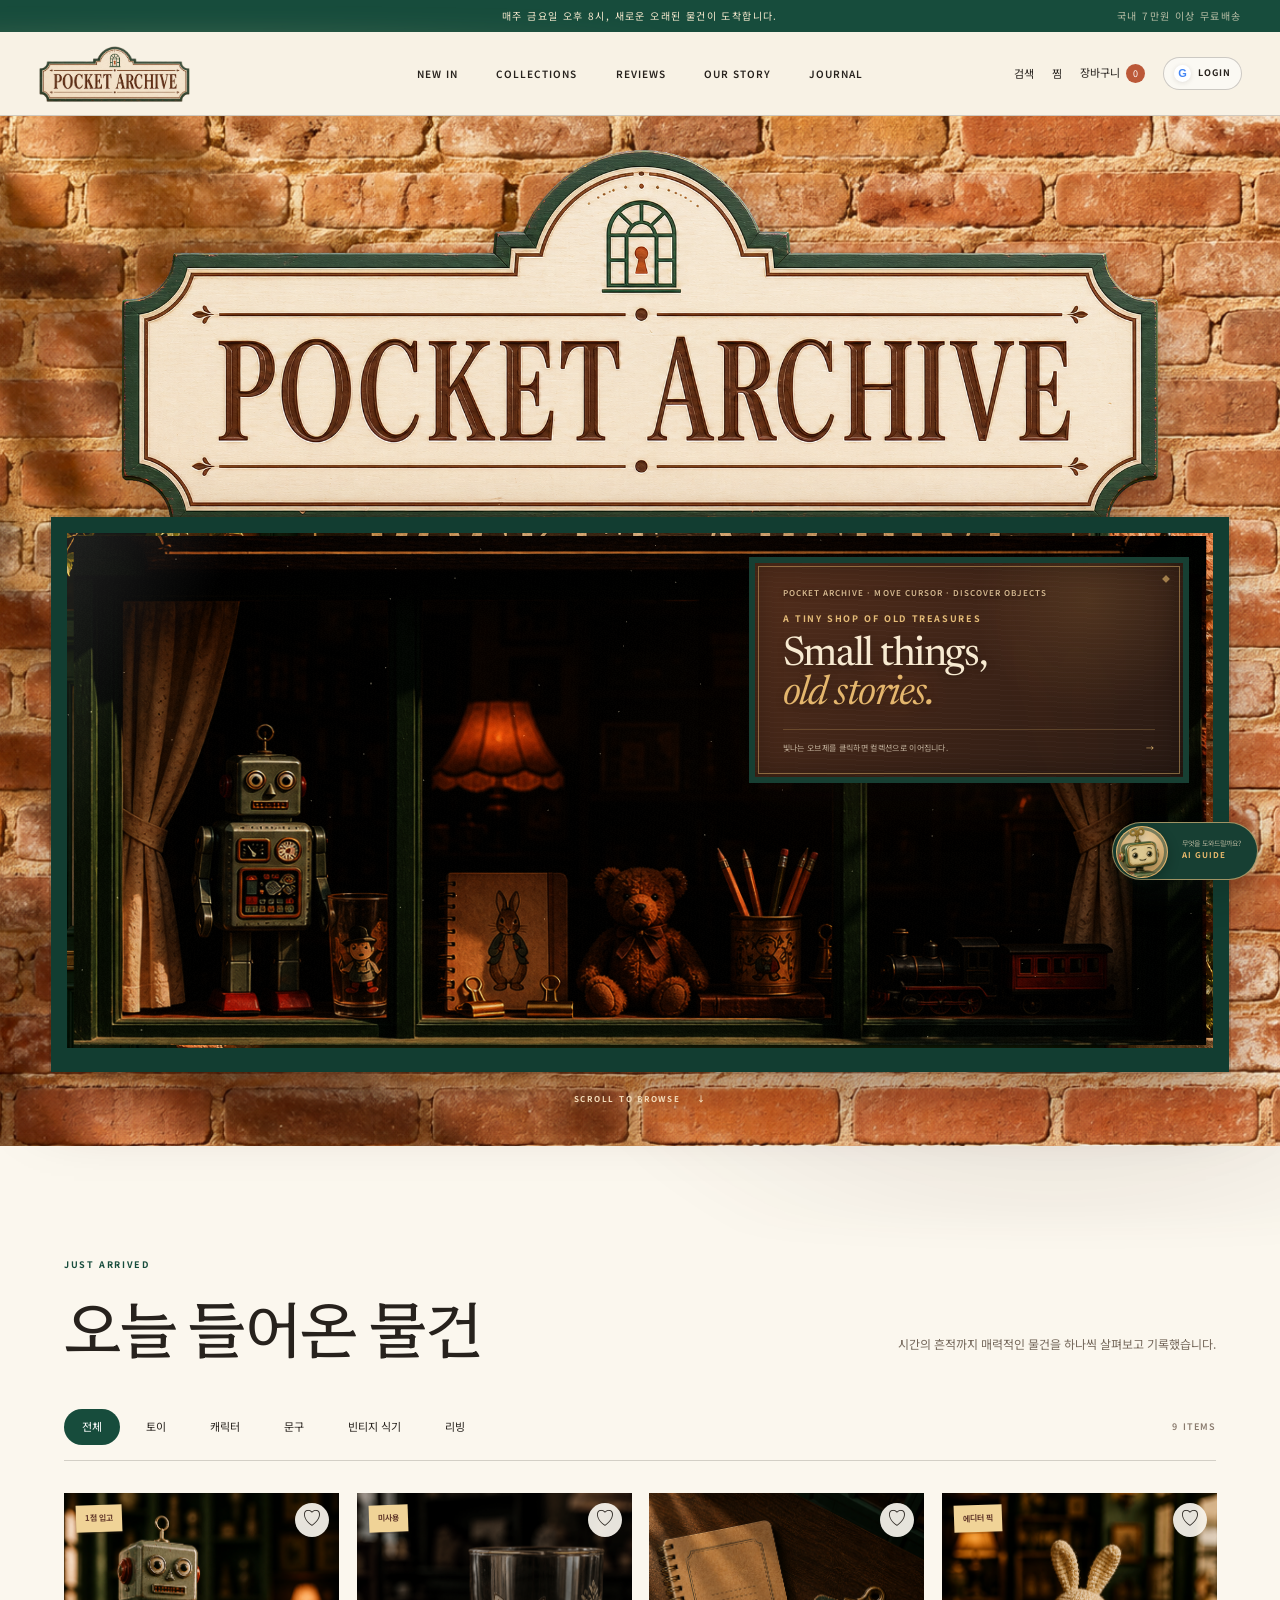
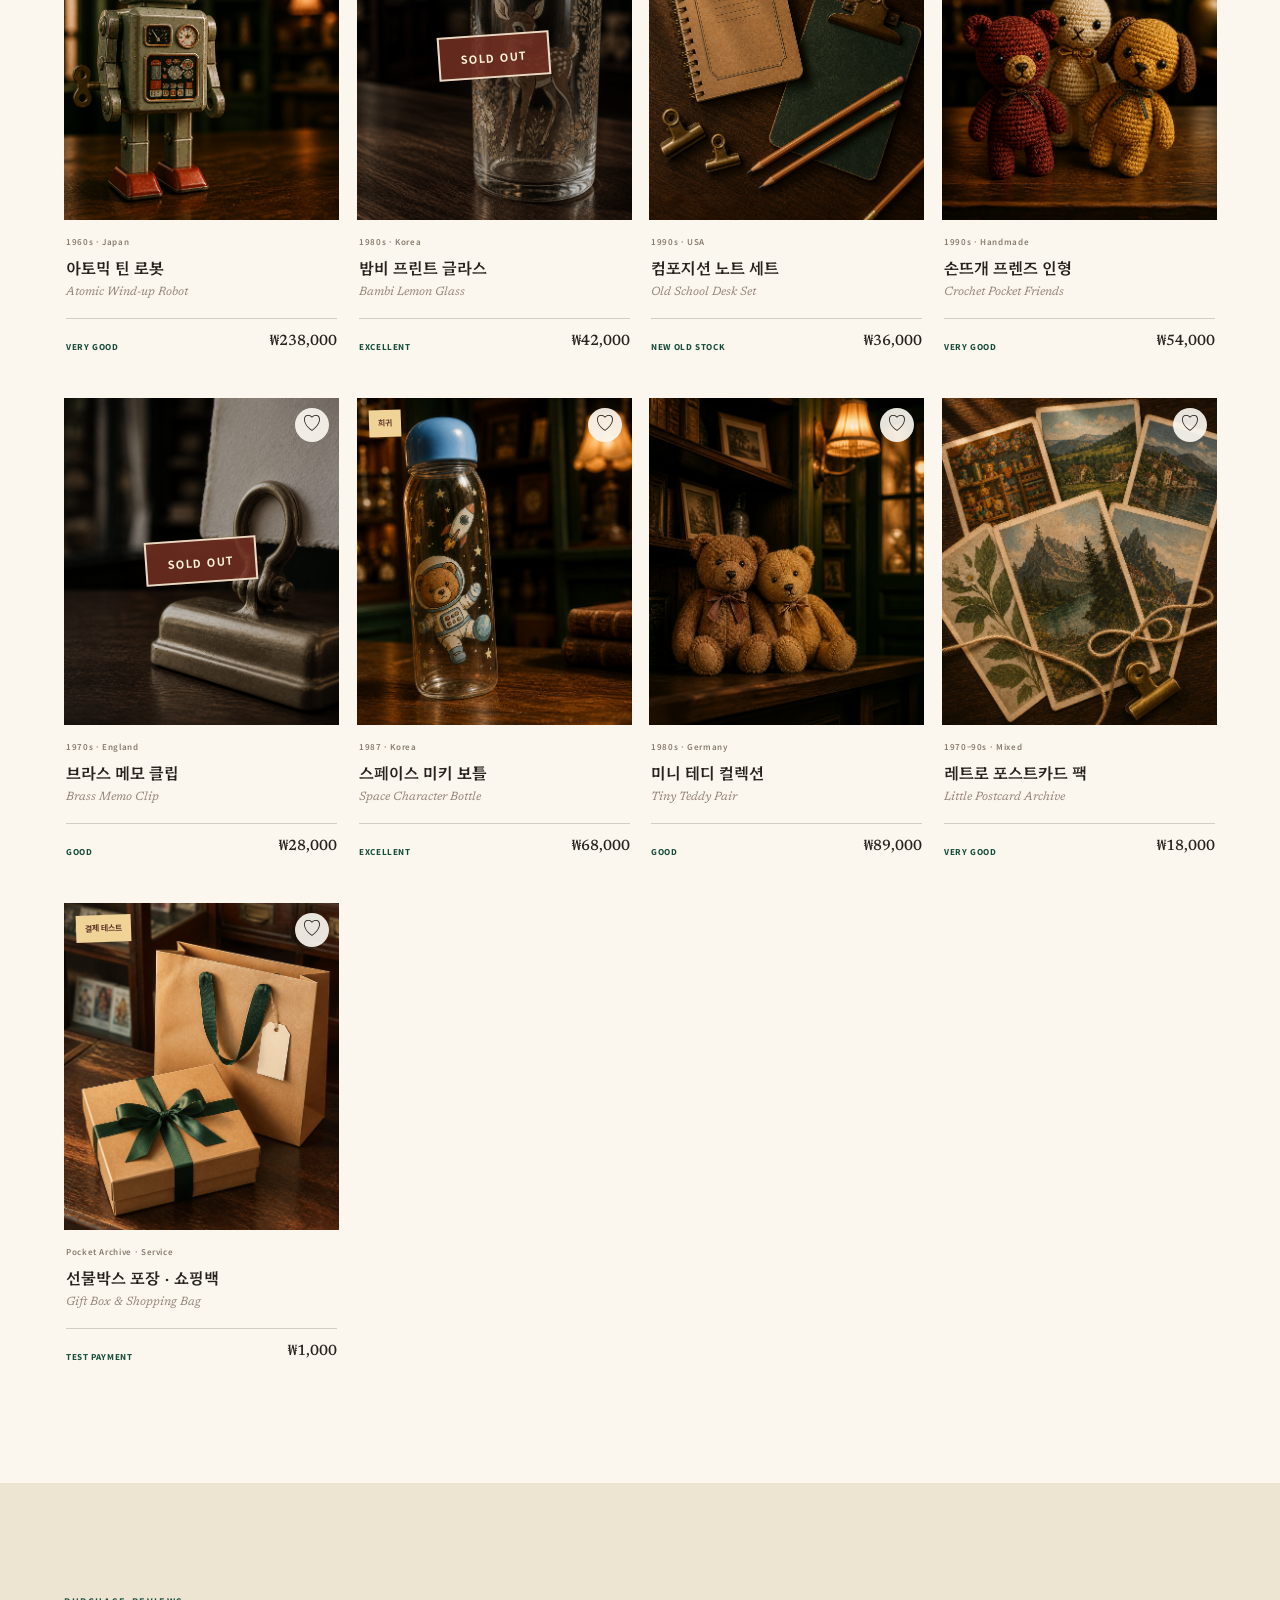
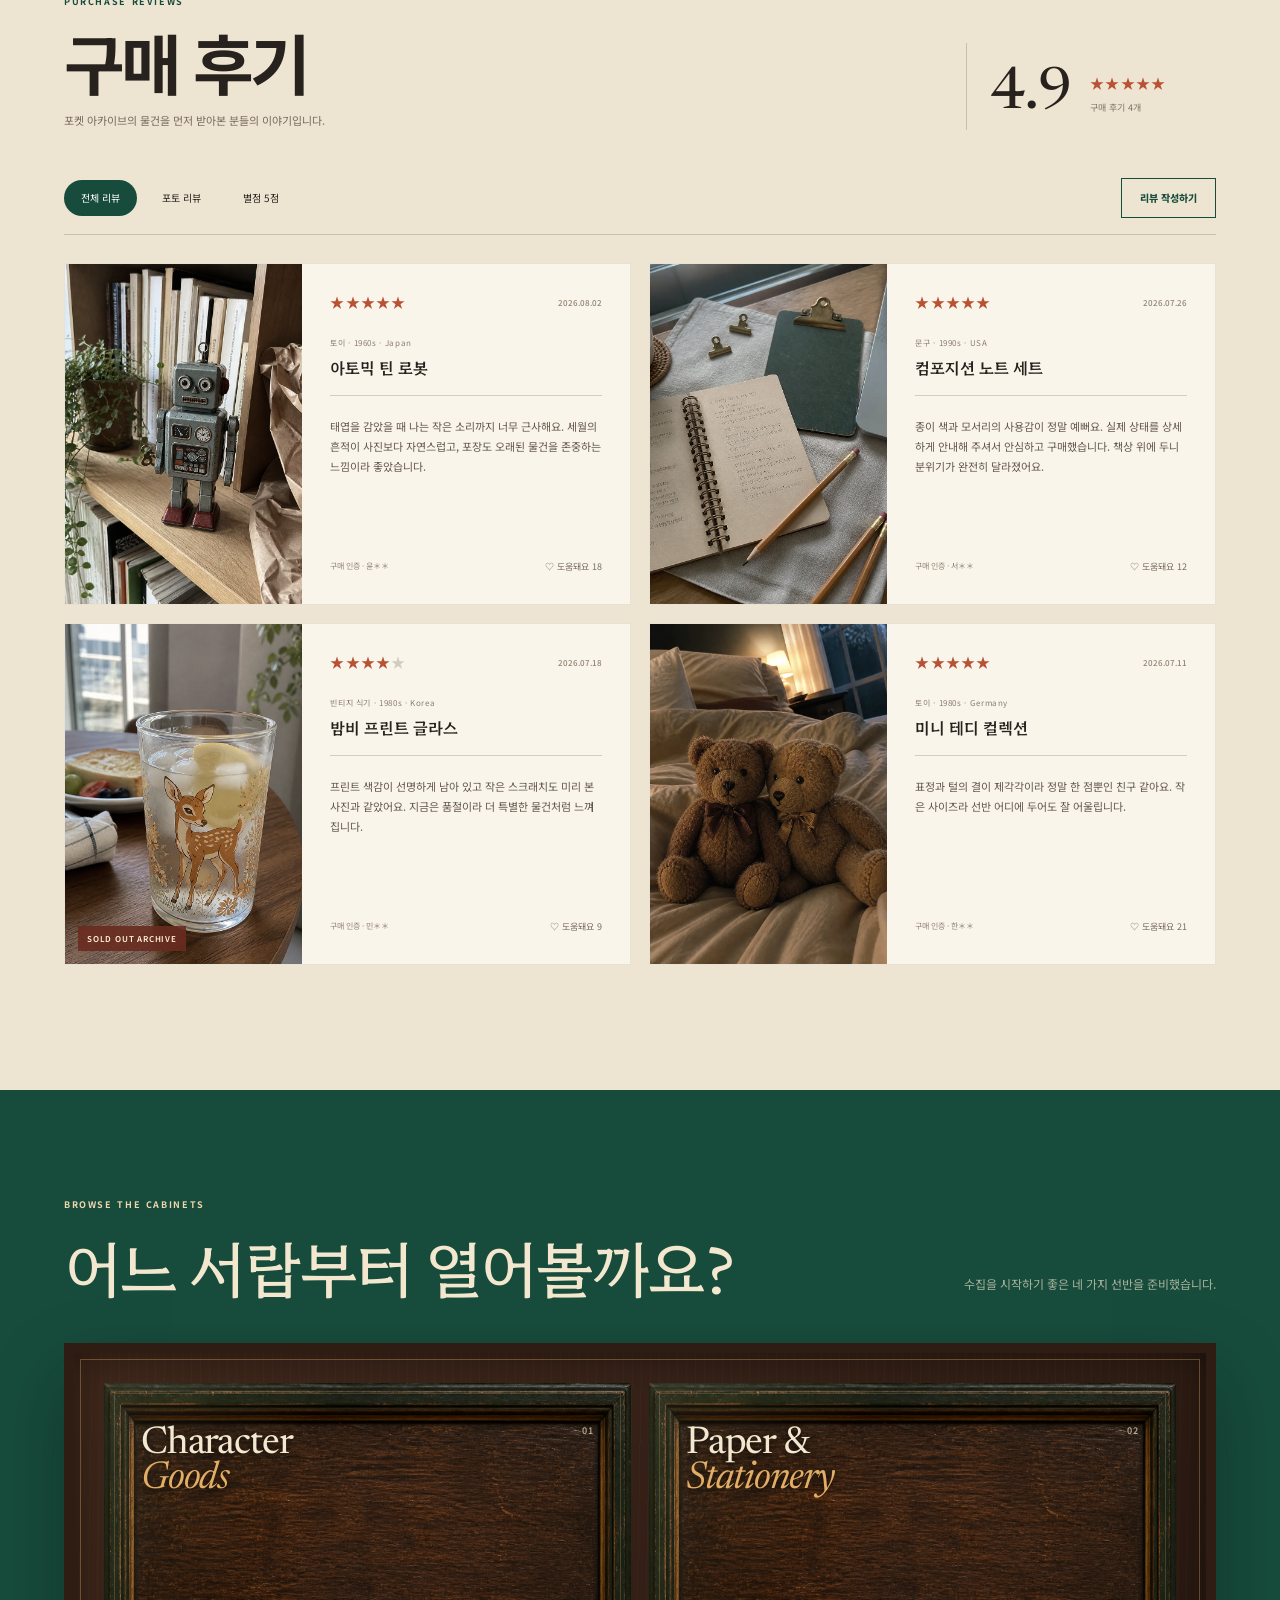
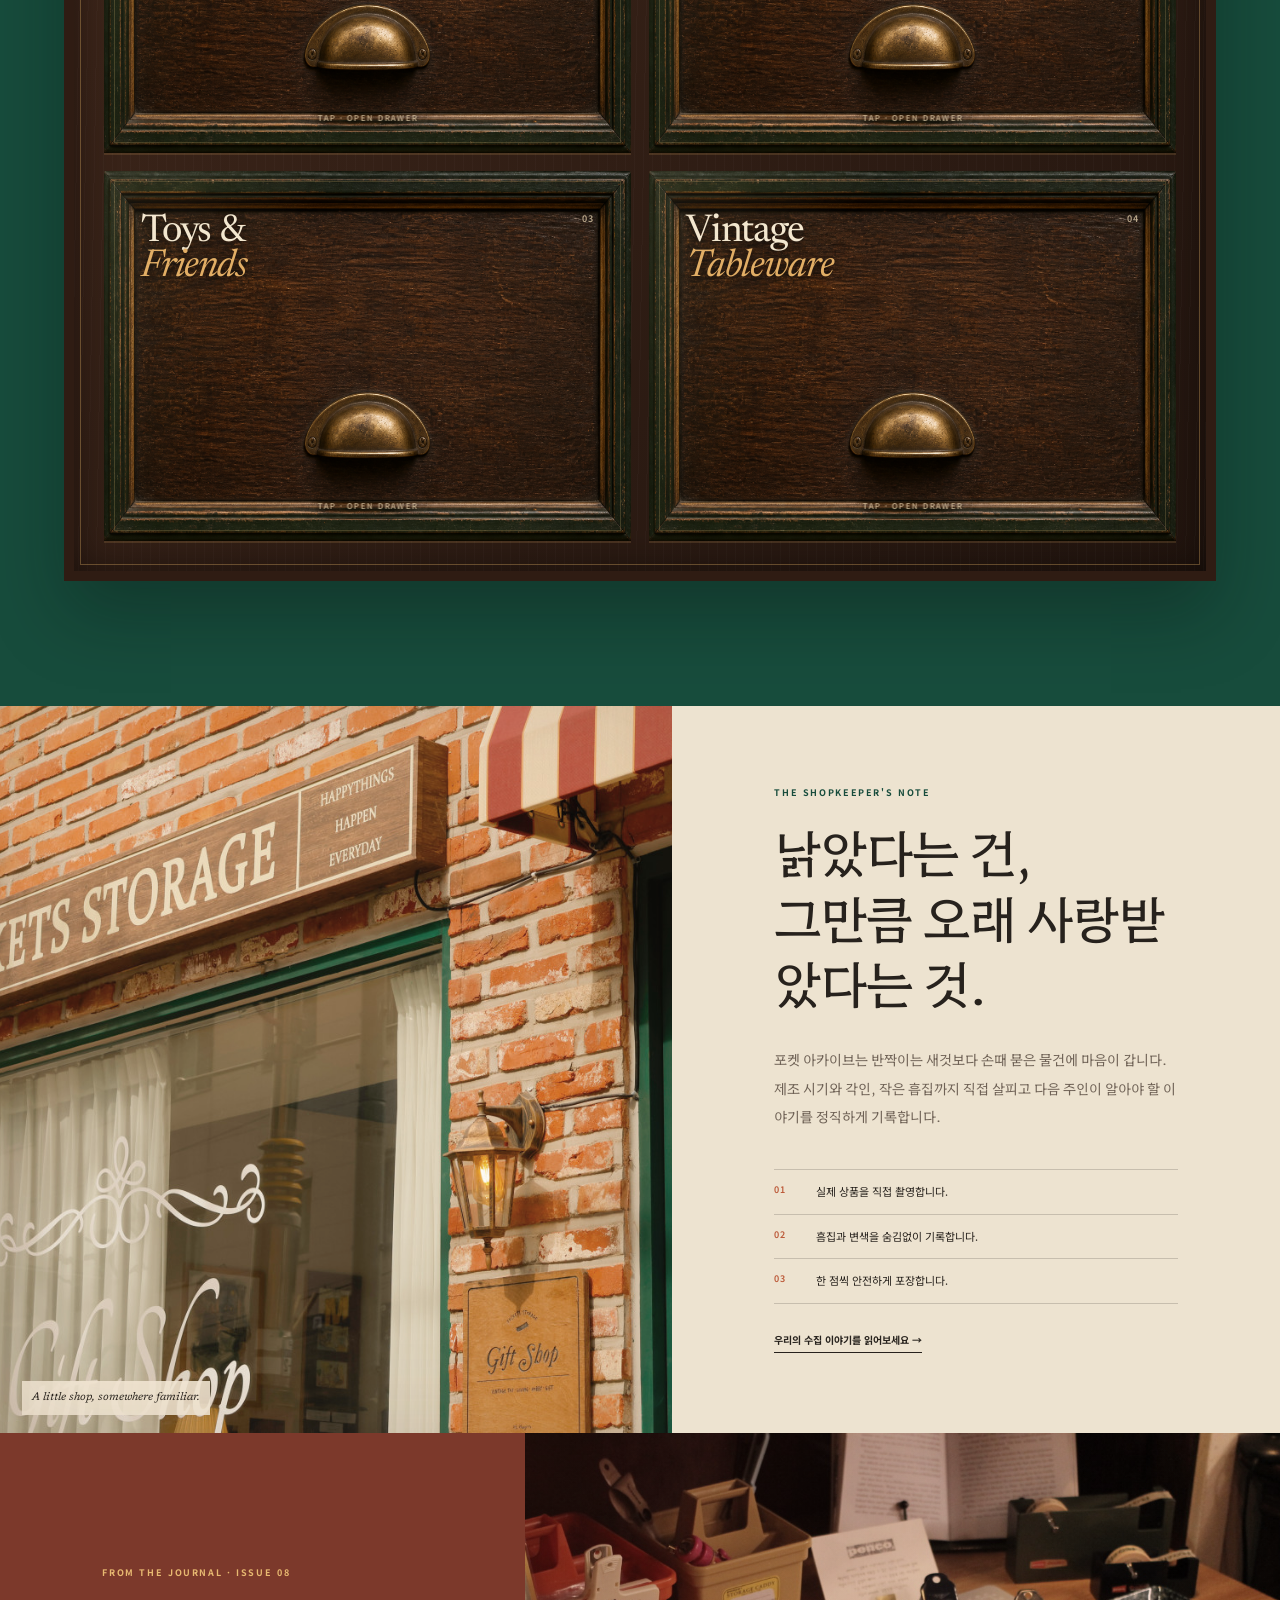
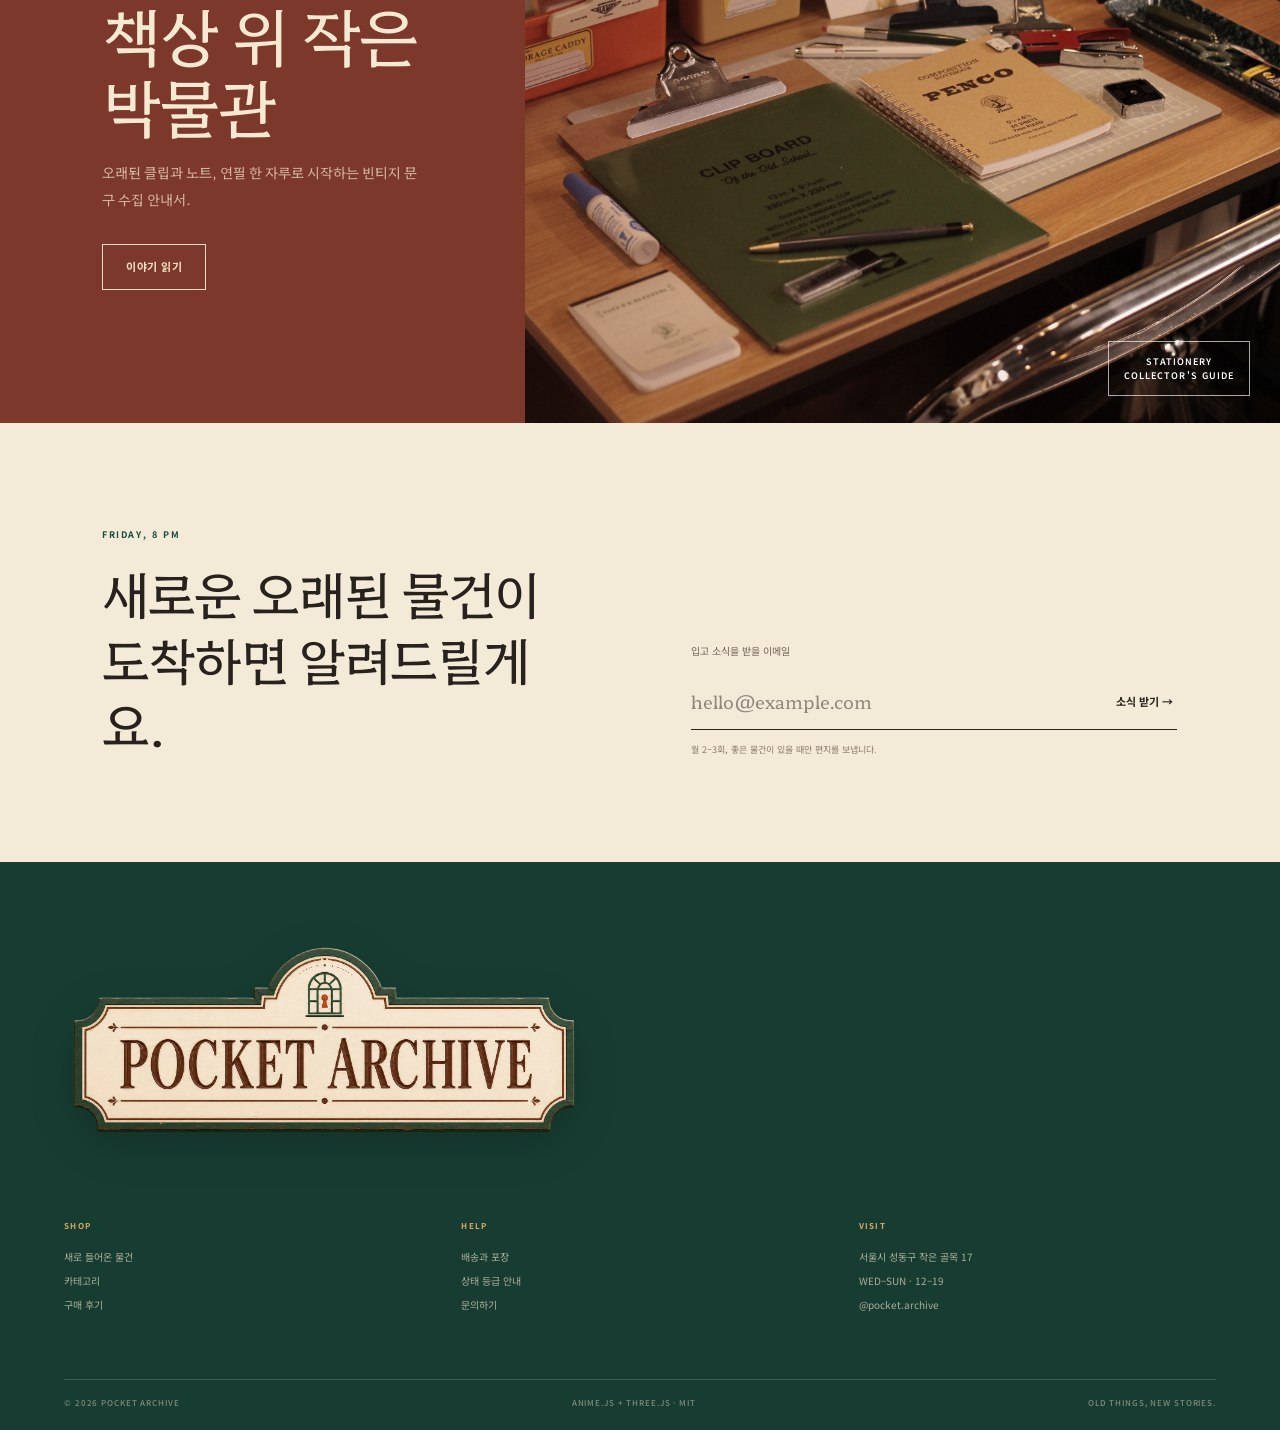
==== commit c9da1c25: "feat: enlarge Pocket Guide mascot" ====
--- a/index.html
+++ b/index.html
@@ -8,8 +8,8 @@
     <meta property="og:description" content="오래된 물건들의 작은 상점, Pocket Archive." />
     <meta property="og:image" content="https://juliekimgold-web.github.io/og.png" />
     <title>Pocket Archive — 오래된 물건들의 작은 상점</title>
-    <script type="module" crossorigin src="/assets/src-DqejlrID.js"></script>
-    <link rel="stylesheet" crossorigin href="/assets/src-C2z1ldEv.css">
+    <script type="module" crossorigin src="/assets/src-CX6ciLSd.js"></script>
+    <link rel="stylesheet" crossorigin href="/assets/src-utYy_jS1.css">
   </head>
   <body>
     <div id="root"></div>
--- a/assets/src-utYy_jS1.css
+++ b/assets/src-utYy_jS1.css
@@ -0,0 +1 @@
+@import "https://fonts.googleapis.com/css2?family=Hahmlet:wght@300;400;500;600;700&family=Newsreader:ital,opsz,wght@0,6..72,300..700;1,6..72,300..700&family=Noto+Sans+KR:wght@400;500;600;700&display=swap";.mypage-shell,.mypage-gate{color:#29231f;min-height:100vh;font-family:var(--font-sans);background:#eee6d7}.mypage-header{background:#f7f0e2e0;border-bottom:1px solid #3028222e;justify-content:space-between;align-items:center;height:92px;padding:0 5vw;display:flex}.mypage-brand{width:210px;height:66px;display:block}.mypage-brand img{object-fit:contain;width:100%;height:100%}.mypage-header>div{align-items:center;gap:38px;display:flex}.mypage-header span{color:#9d5138;letter-spacing:.17em;font-size:8px;font-weight:700}.mypage-header a:last-child{font-size:10px;font-weight:700}.member-hero{color:#f5e8ce;background:radial-gradient(circle at 76% 20%,#daa95c2e,#0000 26%),repeating-linear-gradient(2deg,#ffffff05 0 1px,#0000 1px 5px),#193f34;grid-template-columns:auto 1fr auto;align-items:center;gap:34px;min-height:330px;padding:55px 7vw;display:grid;overflow:hidden;box-shadow:inset 0 -20px 45px #0714102e}.member-avatar{outline-offset:5px;width:104px;height:104px;font-family:var(--font-display);background:#7c432f;border:5px solid #d9af70;border-radius:50%;outline:1px solid #ffedc4b3;place-items:center;font-size:42px;display:grid;overflow:hidden}.member-avatar img{object-fit:cover;width:100%;height:100%}.member-hero>div:nth-child(2)>span{color:#dbb274;letter-spacing:.15em;font-size:8px;font-weight:700}.member-hero h1{font-family:var(--font-serif-ko);letter-spacing:-.045em;margin:12px 0 0;font-size:clamp(44px,5vw,70px);font-weight:420;line-height:1.06}.member-hero h1 i{color:#e2b771;font-family:var(--font-display);font-weight:400}.member-hero dl{border:1px solid #eed7ab40;grid-template-columns:repeat(3,auto);gap:0;margin:0;display:grid}.member-hero dl div{border-right:1px solid #eed7ab33;min-width:108px;padding:20px 22px}.member-hero dl div:last-child{border:0}.member-hero dt{color:#d5aa69;letter-spacing:.14em;font-size:7px;font-weight:700}.member-hero dd{font-family:var(--font-display);margin:8px 0 0;font-size:18px}.mypage-layout{grid-template-columns:230px 1fr;gap:46px;width:min(1400px,92vw);margin:0 auto;padding:68px 0 120px;display:grid}.account-nav{border-top:3px solid #193f34;border-bottom:1px solid #30282238;flex-direction:column;align-self:start;padding:23px 0;display:flex;position:sticky;top:24px}.account-nav>span{color:#9d5138;letter-spacing:.16em;margin:0 15px 18px;font-size:8px;font-weight:700}.account-nav a{font-family:var(--font-serif-ko);border-top:1px solid #3028221f;align-items:center;gap:12px;padding:14px 15px;font-size:13px;display:flex}.account-nav a:hover{background:#ffffff5c}.account-nav a b{color:#a26048;font:600 8px var(--font-sans)}.account-nav a em{color:#f3e4c9;background:#193f34;border-radius:50%;place-items:center;min-width:20px;height:20px;margin-left:auto;font-size:8px;font-style:normal;display:inline-grid}.account-nav button{cursor:pointer;color:#76695e;text-align:left;background:0 0;border:0;border-bottom:1px solid #847669;margin:20px 15px 0;padding:10px 0;font-size:9px}.account-content{min-width:0}.mypage-notice{z-index:20;color:#6e3e2d;background:#efe0c4;border:1px solid #975f404d;justify-content:space-between;margin-bottom:16px;padding:14px 17px;font-size:10px;display:flex;position:sticky;top:12px;box-shadow:0 8px 20px #33251c1a}.mypage-notice button{cursor:pointer;background:0 0;border:0}.account-panel{background:#f7f1e5;border:1px solid #30282229;margin-bottom:32px;padding:46px 50px 50px;scroll-margin-top:24px;box-shadow:0 16px 40px #34271d12}.panel-heading{border-bottom:1px solid #30282229;justify-content:space-between;align-items:end;gap:32px;margin-bottom:34px;padding-bottom:25px;display:flex}.panel-heading span{color:#9d5138;letter-spacing:.15em;font-size:8px;font-weight:700}.panel-heading h2{font-family:var(--font-serif-ko);letter-spacing:-.035em;margin:7px 0 0;font-size:37px;font-weight:440}.panel-heading p{color:#7b6e62;max-width:260px;margin:0 0 3px;font-size:10px;line-height:1.6}.panel-heading>button{color:#193f34;cursor:pointer;background:0 0;border:1px solid #193f34;padding:10px 15px;font-size:9px;font-weight:700}.profile-form{grid-template-columns:1fr 1fr;gap:19px 15px;display:grid}.profile-form label:not(.consent-row),.address-meta-grid label{flex-direction:column;gap:8px;display:flex}.profile-form label span,.address-meta-grid label span{color:#74675b;font-size:9px;font-weight:700}.profile-form input:not([type=checkbox]),.address-meta-grid input{background:#fffdf8;border:1px solid #30282233;border-radius:0;outline:none;height:48px;padding:0 14px;font-size:11px}.profile-form input:focus,.address-meta-grid input:focus{border-color:#193f34;box-shadow:0 0 0 2px #193f3414}.profile-form input[readonly]{color:#7b7065;background:#ece5d8}.consent-row{color:#72665b;grid-column:1/-1;align-items:center;gap:9px;margin-top:3px;font-size:10px;display:flex}.consent-row input,.default-check input{accent-color:#193f34}.ledger-button{color:#f5e7cd;cursor:pointer;letter-spacing:.03em;background:#193f34;border:0;min-height:49px;padding:0 24px;font-size:10px;font-weight:700}.ledger-button:disabled{cursor:wait;opacity:.55}.profile-form .ledger-button{grid-column:1/-1;justify-self:end;min-width:180px}.saved-address-list{gap:10px;display:grid}.saved-address-list article{background:#fffdf8ad;border:1px solid #3028222b;grid-template-columns:54px 1fr auto;gap:18px;padding:23px 20px;display:grid;position:relative}.saved-address-list article.is-default{border-color:#193f34ad;box-shadow:inset 4px 0 #193f34}.address-index{color:#a3674e;font-family:var(--font-display);align-self:start;font-size:20px}.address-copy>div{align-items:center;gap:9px;display:flex}.address-copy strong{font-family:var(--font-serif-ko);font-size:17px;font-weight:600}.address-copy em{color:#f4e4c7;background:#193f34;padding:4px 7px;font-size:7px;font-style:normal}.address-copy>b{margin:10px 0 5px;font-size:10px;display:block}.address-copy p{color:#74685d;margin:0;font-size:10px;line-height:1.7}.address-actions{align-items:start;gap:5px;display:flex}.address-actions button{cursor:pointer;color:#6d6156;background:0 0;border:1px solid #30282230;padding:7px 9px;font-size:8px}.address-actions button:first-child{color:#8b4935;border-color:#8b5943}.address-actions button.is-map-active{color:#f4e4c7;background:#193f34;border-color:#193f34}.kakao-map-card{background:#eee4d3;border:1px solid #30282233;margin-top:20px;overflow:hidden}.kakao-map-heading{border-bottom:1px solid #30282229;justify-content:space-between;align-items:center;gap:20px;min-height:61px;padding:13px 17px;display:flex}.kakao-map-heading>div{align-items:baseline;gap:10px;min-width:0;display:flex}.kakao-map-heading span{color:#a45e43;letter-spacing:.16em;font-size:7px;font-weight:800}.kakao-map-heading strong{font-family:var(--font-serif-ko);text-overflow:ellipsis;white-space:nowrap;font-size:16px;font-weight:600;overflow:hidden}.kakao-map-heading a{color:#5d5046;flex:none;font-size:8px;font-weight:700}.kakao-map-stage{background:#d8cdbb;height:330px;position:relative;overflow:hidden}.kakao-map-canvas{width:100%;height:100%}.kakao-map-message{color:#6f6255;text-align:center;background:radial-gradient(circle at 50% 42%,#f6ecd7f5,#e0d3bcf0);align-content:center;justify-items:center;gap:7px;padding:20px;display:grid;position:absolute;inset:0}.kakao-map-message span{font-size:9px}.kakao-map-message b{font-family:var(--font-serif-ko);font-size:15px;font-weight:520}.kakao-map-message i{border:2px solid #193f3433;border-top-color:#193f34;border-radius:50%;width:24px;height:24px;animation:.8s linear infinite kakaoMapSpin}.kakao-map-address{color:#6e6258;border-top:1px solid #30282224;margin:0;padding:12px 17px;font-size:9px;line-height:1.6}.address-editor .kakao-map-card{background:#efdcbb14;border-color:#e1b8774d;margin:18px 0 0}.address-editor .kakao-map-heading{border-color:#e1b87738}.address-editor .kakao-map-heading span{color:#e0b36e}.address-editor .kakao-map-heading strong,.address-editor .kakao-map-heading a{color:#ead7b9}.address-editor .kakao-map-address{color:#d3bd9c;border-color:#e1b87733}.kakao-map-card.is-compact .kakao-map-stage{height:250px}@keyframes kakaoMapSpin{to{transform:rotate(360deg)}}.empty-address{text-align:center;background:#fffdf866;border:1px dashed #3028223d;padding:48px 20px}.empty-address span{font-family:var(--font-serif-ko);font-size:17px}.empty-address p{color:#7e7164;margin:8px 0 0;font-size:10px}.address-editor{outline-offset:-11px;color:#f4e5ca;background:linear-gradient(#ffffff06,#ffffff06),#442d23;border:6px solid #5b392a;outline:1px solid #b88a55;margin-top:28px;padding:31px}.address-editor>div:first-child{margin-bottom:22px}.address-editor>div:first-child span{color:#dda967;letter-spacing:.15em;font-size:8px;font-weight:700}.address-editor h3{font-family:var(--font-serif-ko);margin:6px 0 0;font-size:27px;font-weight:460}.address-meta-grid{grid-template-columns:repeat(3,1fr);gap:10px;margin-bottom:18px;display:grid}.address-editor .address-meta-grid label span,.address-editor .kakao-address-fieldset label>span{color:#d4b98e}.address-editor .address-meta-grid input{color:#2a231e;background:#fffbf1ed;border-color:#f4e5ca38}.address-editor .kakao-address-fieldset{background:#efdcbb14;border-color:#e1b8774d}.address-editor .kakao-address-fieldset legend{color:#e0b36e}.address-editor .address-status{color:#c9b495}.default-check{color:#dcc5a1;align-items:center;gap:9px;margin:15px 0 20px;font-size:10px;display:flex}.editor-actions{align-items:center;gap:12px;display:flex}.editor-actions .ledger-button{color:#2f251d;background:#e1b36c}.editor-actions>button:last-child:not(.ledger-button){color:#ead6b5;cursor:pointer;background:0 0;border:0;border-bottom:1px solid #f4e5ca80;padding:12px;font-size:9px}.mypage-gate{background:radial-gradient(circle at 20% 20%,#e0b26529,#0000 30%),#173d32;place-items:center;padding:28px;display:grid;position:relative;overflow:hidden}.mypage-gate:before{content:"";pointer-events:none;border:1px solid #e5be7d47;position:absolute;inset:20px}.mypage-logo{width:210px;height:70px;position:absolute;top:27px;left:38px}.mypage-logo img{object-fit:contain;width:100%;height:100%}.login-ledger,.mypage-gate>div:not(.account-loading){outline-offset:-14px;text-align:center;background:#f1e5cf;border:8px solid #5b392a;outline:1px solid #c6975d;width:min(580px,100%);padding:56px;position:relative;box-shadow:0 30px 70px #06120e6b}.login-ledger>span,.mypage-gate>div>span{color:#9d5138;letter-spacing:.17em;font-size:8px;font-weight:700}.login-ledger h1,.mypage-gate h1{font-family:var(--font-serif-ko);margin:14px 0 18px;font-size:42px;font-weight:440;line-height:1.2}.login-ledger p,.mypage-gate p{color:#75685c;max-width:390px;margin:0 auto 25px;font-size:11px;line-height:1.8}.login-ledger button{cursor:pointer;background:#fff;border:1px solid #30282233;min-width:210px;height:50px;font-size:11px;font-weight:700}.login-ledger button b{color:#fff;background:#4285f4;border-radius:50%;place-items:center;width:22px;height:22px;margin-right:10px;display:inline-grid}.login-ledger small{color:#9b4e39;margin-top:15px;display:block}.account-loading{gap:8px;display:flex}.account-loading span{background:#e3b36a;border-radius:50%;width:11px;height:11px;animation:.8s ease-in-out infinite alternate accountPulse}.account-loading span:nth-child(2){animation-delay:.15s}.account-loading span:nth-child(3){animation-delay:.3s}@keyframes accountPulse{to{opacity:.3;transform:translateY(-8px)}}@media (width<=980px){.member-hero{grid-template-columns:auto 1fr}.member-hero dl{grid-column:1/-1}.mypage-layout{grid-template-columns:1fr}.account-nav{border-top-width:2px;grid-template-columns:repeat(3,1fr);padding:0;display:grid;position:static}.account-nav>span,.account-nav button{grid-column:1/-1}.account-nav a{border-right:1px solid #3028221f}}@media (width<=680px){.mypage-header{height:72px;padding:0 16px}.mypage-brand{width:155px;height:52px}.mypage-header span{display:none}.member-hero{padding:48px 22px;display:block}.member-avatar{width:78px;height:78px;margin-bottom:25px}.member-hero h1{font-size:43px}.member-hero dl{display:none}.mypage-layout{width:auto;margin:0 14px;padding:25px 0 70px}.account-nav{grid-template-columns:1fr}.account-nav>span,.account-nav button{grid-column:auto}.account-panel{padding:33px 18px 24px}.panel-heading{display:block}.panel-heading p,.panel-heading>button{margin-top:16px}.profile-form{grid-template-columns:1fr}.consent-row,.profile-form .ledger-button{grid-column:auto}.profile-form .ledger-button{width:100%}.saved-address-list article{grid-template-columns:36px 1fr;padding:20px 14px}.address-actions{flex-wrap:wrap;grid-column:2}.kakao-map-stage{height:270px}.kakao-map-card.is-compact .kakao-map-stage{height:220px}.kakao-map-heading>div{gap:4px;display:grid}.address-editor{margin-left:-6px;margin-right:-6px;padding:28px 17px}.address-meta-grid{grid-template-columns:1fr}.mypage-logo{top:22px;left:50%;transform:translate(-50%)}.login-ledger,.mypage-gate>div:not(.account-loading){padding:45px 22px}.login-ledger h1,.mypage-gate h1{font-size:34px}}@layer properties{@supports (((-webkit-hyphens:none)) and (not (margin-trim:inline))) or ((-moz-orient:inline) and (not (color:rgb(from red r g b)))){*,:before,:after,::backdrop{--tw-rotate-x:initial;--tw-rotate-y:initial;--tw-rotate-z:initial;--tw-skew-x:initial;--tw-skew-y:initial;--tw-border-style:solid;--tw-shadow:0 0 #0000;--tw-shadow-color:initial;--tw-shadow-alpha:100%;--tw-inset-shadow:0 0 #0000;--tw-inset-shadow-color:initial;--tw-inset-shadow-alpha:100%;--tw-ring-color:initial;--tw-ring-shadow:0 0 #0000;--tw-inset-ring-color:initial;--tw-inset-ring-shadow:0 0 #0000;--tw-ring-inset:initial;--tw-ring-offset-width:0px;--tw-ring-offset-color:#fff;--tw-ring-offset-shadow:0 0 #0000;--tw-outline-style:solid;--tw-blur:initial;--tw-brightness:initial;--tw-contrast:initial;--tw-grayscale:initial;--tw-hue-rotate:initial;--tw-invert:initial;--tw-opacity:initial;--tw-saturate:initial;--tw-sepia:initial;--tw-drop-shadow:initial;--tw-drop-shadow-color:initial;--tw-drop-shadow-alpha:100%;--tw-drop-shadow-size:initial}}}@layer theme{:root,:host{--font-sans:ui-sans-serif, system-ui, sans-serif, "Apple Color Emoji", "Segoe UI Emoji", "Segoe UI Symbol", "Noto Color Emoji";--font-mono:ui-monospace, SFMono-Regular, Menlo, Monaco, Consolas, "Liberation Mono", "Courier New", monospace;--spacing:.25rem;--default-font-family:var(--font-sans);--default-mono-font-family:var(--font-mono)}}@layer base{*,:after,:before,::backdrop{box-sizing:border-box;border:0 solid;margin:0;padding:0}::file-selector-button{box-sizing:border-box;border:0 solid;margin:0;padding:0}html,:host{-webkit-text-size-adjust:100%;tab-size:4;line-height:1.5;font-family:var(--default-font-family,ui-sans-serif, system-ui, sans-serif, "Apple Color Emoji", "Segoe UI Emoji", "Segoe UI Symbol", "Noto Color Emoji");font-feature-settings:var(--default-font-feature-settings,normal);font-variation-settings:var(--default-font-variation-settings,normal);-webkit-tap-highlight-color:transparent}hr{height:0;color:inherit;border-top-width:1px}abbr:where([title]){-webkit-text-decoration:underline dotted;text-decoration:underline dotted}h1,h2,h3,h4,h5,h6{font-size:inherit;font-weight:inherit}a{color:inherit;-webkit-text-decoration:inherit;-webkit-text-decoration:inherit;-webkit-text-decoration:inherit;-webkit-text-decoration:inherit;text-decoration:inherit}b,strong{font-weight:bolder}code,kbd,samp,pre{font-family:var(--default-mono-font-family,ui-monospace, SFMono-Regular, Menlo, Monaco, Consolas, "Liberation Mono", "Courier New", monospace);font-feature-settings:var(--default-mono-font-feature-settings,normal);font-variation-settings:var(--default-mono-font-variation-settings,normal);font-size:1em}small{font-size:80%}sub,sup{vertical-align:baseline;font-size:75%;line-height:0;position:relative}sub{bottom:-.25em}sup{top:-.5em}table{text-indent:0;border-color:inherit;border-collapse:collapse}:-moz-focusring{outline:auto}progress{vertical-align:baseline}summary{display:list-item}ol,ul,menu{list-style:none}img,svg,video,canvas,audio,iframe,embed,object{vertical-align:middle;display:block}img,video{max-width:100%;height:auto}button,input,select,optgroup,textarea{font:inherit;font-feature-settings:inherit;font-variation-settings:inherit;letter-spacing:inherit;color:inherit;opacity:1;background-color:#0000;border-radius:0}::file-selector-button{font:inherit;font-feature-settings:inherit;font-variation-settings:inherit;letter-spacing:inherit;color:inherit;opacity:1;background-color:#0000;border-radius:0}:where(select:is([multiple],[size])) optgroup{font-weight:bolder}:where(select:is([multiple],[size])) optgroup option{padding-inline-start:20px}::file-selector-button{margin-inline-end:4px}::placeholder{opacity:1}@supports (not ((-webkit-appearance:-apple-pay-button))) or (contain-intrinsic-size:1px){::placeholder{color:currentColor}@supports (color:color-mix(in lab, red, red)){::placeholder{color:color-mix(in oklab, currentcolor 50%, transparent)}}}textarea{resize:vertical}::-webkit-search-decoration{-webkit-appearance:none}::-webkit-date-and-time-value{min-height:1lh;text-align:inherit}::-webkit-datetime-edit{display:inline-flex}::-webkit-datetime-edit-fields-wrapper{padding:0}::-webkit-datetime-edit{padding-block:0}::-webkit-datetime-edit-year-field{padding-block:0}::-webkit-datetime-edit-month-field{padding-block:0}::-webkit-datetime-edit-day-field{padding-block:0}::-webkit-datetime-edit-hour-field{padding-block:0}::-webkit-datetime-edit-minute-field{padding-block:0}::-webkit-datetime-edit-second-field{padding-block:0}::-webkit-datetime-edit-millisecond-field{padding-block:0}::-webkit-datetime-edit-meridiem-field{padding-block:0}::-webkit-calendar-picker-indicator{line-height:1}:-moz-ui-invalid{box-shadow:none}button,input:where([type=button],[type=reset],[type=submit]){appearance:button}::file-selector-button{appearance:button}::-webkit-inner-spin-button{height:auto}::-webkit-outer-spin-button{height:auto}[hidden]:where(:not([hidden=until-found])){display:none!important}}@layer components;@layer utilities{.visible{visibility:visible}.absolute{position:absolute}.fixed{position:fixed}.relative{position:relative}.static{position:static}.sticky{position:sticky}.start{inset-inline-start:var(--spacing)}.end{inset-inline-end:var(--spacing)}.container{width:100%}@media (width>=40rem){.container{max-width:40rem}}@media (width>=48rem){.container{max-width:48rem}}@media (width>=64rem){.container{max-width:64rem}}@media (width>=80rem){.container{max-width:80rem}}@media (width>=96rem){.container{max-width:96rem}}.block{display:block}.hidden{display:none}.inline-block{display:inline-block}.table{display:table}.transform{transform:var(--tw-rotate-x,) var(--tw-rotate-y,) var(--tw-rotate-z,) var(--tw-skew-x,) var(--tw-skew-y,)}.resize{resize:both}.border{border-style:var(--tw-border-style);border-width:1px}.shadow{--tw-shadow:0 1px 3px 0 var(--tw-shadow-color,#0000001a), 0 1px 2px -1px var(--tw-shadow-color,#0000001a);box-shadow:var(--tw-inset-shadow), var(--tw-inset-ring-shadow), var(--tw-ring-offset-shadow), var(--tw-ring-shadow), var(--tw-shadow)}.outline{outline-style:var(--tw-outline-style);outline-width:1px}.blur{--tw-blur:blur(8px);filter:var(--tw-blur,) var(--tw-brightness,) var(--tw-contrast,) var(--tw-grayscale,) var(--tw-hue-rotate,) var(--tw-invert,) var(--tw-saturate,) var(--tw-sepia,) var(--tw-drop-shadow,)}.filter{filter:var(--tw-blur,) var(--tw-brightness,) var(--tw-contrast,) var(--tw-grayscale,) var(--tw-hue-rotate,) var(--tw-invert,) var(--tw-saturate,) var(--tw-sepia,) var(--tw-drop-shadow,)}}:root{--cream:#f3ead8;--paper:#fbf7ee;--ink:#27221d;--green:#174c3c;--green-light:#286651;--brick:#bc5938;--brick-dark:#803c2d;--wood:#5b3729;--gold:#d39b42;--line:#27221d30;--font-display:"Newsreader", "Hahmlet", "Noto Serif KR", serif;--font-serif-ko:"Hahmlet", "Newsreader", "Noto Serif KR", serif;--font-sans:"Noto Sans KR", "Apple SD Gothic Neo", sans-serif}*{box-sizing:border-box}html{scroll-behavior:smooth}body{background:var(--paper);color:var(--ink);font-family:var(--font-sans);font-feature-settings:"kern" 1;-webkit-font-smoothing:antialiased;margin:0;font-weight:400;line-height:1.6}button,input{font:inherit}button,a{-webkit-tap-highlight-color:transparent}a{color:inherit;text-decoration:none}button{color:inherit}img{max-width:100%;display:block}.site-shell{min-width:320px;overflow:hidden}.scroll-progress{z-index:140;transform-origin:0;will-change:transform;pointer-events:none;background:#edbd73;height:3px;position:fixed;top:0;left:0;right:0;transform:scaleX(0)}[data-reveal]{will-change:transform, opacity}.announcement{background:var(--green);color:#f6e9ce;letter-spacing:.14em;justify-content:center;align-items:center;gap:40px;height:32px;padding:0 3vw;font-size:10px;display:flex}.announcement-side{opacity:.72;position:absolute;right:3vw}.site-header{z-index:40;border-bottom:1px solid var(--line);-webkit-backdrop-filter:blur(16px);backdrop-filter:blur(16px);background:#f8f2e5f0;grid-template-columns:1fr auto 1fr;align-items:center;height:84px;padding:0 3vw;display:grid;position:sticky;top:0}.brand{align-items:center;width:206px;height:58px;display:flex}.brand img{object-fit:contain;object-position:left center;width:100%;height:100%}.nav{font-family:var(--font-sans);letter-spacing:.1em;align-items:center;gap:clamp(20px,3vw,48px);font-size:10px;font-weight:600;display:flex}.nav a,.header-actions button{transition:color .2s}.nav a:hover,.header-actions button:hover{color:var(--brick)}.header-actions{justify-self:end;align-items:center;gap:18px;display:flex}.header-actions button{cursor:pointer;background:0 0;border:0;padding:8px 0;font-size:11px}.cart-count{background:var(--brick);color:#fff;border-radius:50%;place-items:center;width:19px;height:19px;margin-left:3px;font-size:9px;display:inline-grid}.auth-account{align-items:center;display:flex;position:relative}.header-actions .google-login-trigger{font-family:var(--font-sans);letter-spacing:.1em;background:#ffffff85;border:1px solid #27221d38;border-radius:999px;align-items:center;gap:7px;padding:7px 10px;font-size:9px;font-weight:700;display:inline-flex}.header-actions .google-login-trigger span{color:#4285f4;letter-spacing:0;background:#fff;border-radius:50%;place-items:center;width:17px;height:17px;font:700 11px Arial,sans-serif;display:grid;box-shadow:0 1px 5px #27221d1f}.header-actions .google-login-trigger:disabled{cursor:wait;opacity:.55}.header-actions .account-trigger{background:#ffffff94;border:1px solid #27221d33;border-radius:999px;align-items:center;gap:7px;padding:4px 8px 4px 4px;display:inline-flex}.account-trigger img,.account-trigger>span{object-fit:cover;background:var(--green);color:#fff;border-radius:50%;place-items:center;width:25px;height:25px;font-size:10px;display:grid}.account-trigger b{font-family:var(--font-sans);letter-spacing:.1em;font-size:9px}.account-popover{z-index:60;border:1px solid var(--line);background:var(--paper);width:270px;padding:21px;position:absolute;top:calc(100% + 15px);right:0;box-shadow:0 22px 50px #291d142e}.account-popover:before{content:"";border:7px solid #0000;border-bottom-color:var(--paper);position:absolute;bottom:100%;right:20px}.account-popover>*{display:block}.account-kicker{color:var(--brick);font-family:var(--font-sans);letter-spacing:.14em;margin-bottom:10px;font-size:8px;font-weight:700}.account-popover strong{font-family:var(--font-serif-ko);text-overflow:ellipsis;white-space:nowrap;font-size:18px;font-weight:550;overflow:hidden}.account-popover small{color:#817468;margin:5px 0 17px;font-size:11px;line-height:1.6}.account-page-link{border:1px solid var(--green);color:var(--green);font-family:var(--font-sans);text-align:center;margin-bottom:8px;padding:10px 12px;font-size:10px;font-weight:700}.account-page-link:hover{background:#174c3c14}.header-actions .account-popover button{border:1px solid var(--green);background:var(--green);color:#f8ead0;width:100%;font-family:var(--font-sans);padding:10px 12px;font-size:10px;font-weight:600}.menu-toggle{display:none}.search-panel{background:var(--paper);border-bottom:1px solid var(--line);grid-template-columns:260px 1fr auto;align-items:end;gap:30px;padding:26px 3vw 30px;display:grid;position:absolute;top:100%;left:0;right:0;box-shadow:0 22px 50px #291d1424}.search-panel label{font-family:var(--font-serif-ko);font-size:17px;font-weight:500}.search-panel input{border:0;border-bottom:1px solid var(--ink);background:0 0;outline:none;width:100%;padding:10px 0;font-size:20px}.search-panel a{padding-bottom:10px;font-size:12px;font-weight:700}.hero{isolation:isolate;background:#a45436 url(/brick-wall-hero.png) 50%/cover no-repeat;min-height:980px;padding:22px 4vw 40px;position:relative}.hero:before{content:"";z-index:-1;mix-blend-mode:soft-light;background:linear-gradient(112deg,#ffebbe33,#0000 36%,#4f211414);animation:14s ease-in-out infinite alternate facadeLight;position:absolute;inset:0}.brick-glow{z-index:-1;filter:blur(14px);mix-blend-mode:soft-light;background:radial-gradient(at 20% 15%,#ffe6ac42,#0000 32%),radial-gradient(at 78% 72%,#3b1f1529,#0000 34%);animation:18s cubic-bezier(.45,.05,.55,.95) infinite alternate facadeShadow;position:absolute;inset:-8%}@keyframes facadeLight{0%{opacity:.72;transform:translate(-1%)}to{opacity:1;transform:translate(1.5%,.5%)}}@keyframes facadeShadow{0%{transform:translate(-1.5%,-.5%)scale(1.01)}to{transform:translate(2%,1%)scale(1.04)}}.shop-sign{aspect-ratio:2.67;filter:drop-shadow(0 20px 24px #2d150c61);justify-content:center;align-items:center;width:min(1120px,84vw);margin:0 auto -24px;display:flex}.shop-sign img{object-fit:contain;width:100%;height:100%}.hero-window{aspect-ratio:2.12;background:#143f34;border:16px solid #123d31;border-bottom-width:24px;max-width:1450px;min-height:0;margin:0 auto;display:block;position:relative;overflow:hidden;box-shadow:0 30px 65px #33160c61,inset 0 0 0 2px #ffffff1a,0 0 0 2px #371f1429}.window-copy{z-index:5;outline-offset:-10px;color:#f7ead1;-webkit-backdrop-filter:blur(8px)saturate(.82);backdrop-filter:blur(8px)saturate(.82);background:radial-gradient(circle at 78% 18%,#dda85721,#0000 30%),repeating-linear-gradient(2deg,#ffffff05 0 1px,#0000 1px 5px),linear-gradient(135deg,#57301df2,#2a1b14f2);border:6px solid #173f33;outline:1px solid #e4b86d7a;width:min(440px,100% - 48px);margin:0;padding:24px 28px 22px;animation:5.5s ease-in-out infinite alternate bannerGlow;display:block;position:absolute;top:24px;right:24px;overflow:hidden;box-shadow:0 18px 42px #0f090659,inset 0 0 28px #08050352}.window-copy:before{content:"";z-index:0;pointer-events:none;background:linear-gradient(105deg,#0000 32%,#ffe2ab29 49%,#0000 66%);animation:8s ease-in-out infinite bannerShine;position:absolute;inset:-50% 75% -50% -35%;transform:translate(-45%)rotate(4deg)}.window-copy:after{content:"◆";color:#e2b56a9e;font-size:8px;position:absolute;top:10px;right:13px}.window-copy>*{z-index:1;position:relative}@keyframes bannerGlow{0%{box-shadow:0 18px 42px #0f090659,inset 0 0 28px #08050352}to{box-shadow:0 20px 48px #0f09066b,0 0 18px #deaa581f,inset 0 0 24px #0805033d}}@keyframes bannerShine{0%,32%{opacity:0;transform:translate(-45%)rotate(4deg)}50%{opacity:1}72%,to{opacity:0;transform:translate(430%)rotate(4deg)}}.window-copy .eyebrow{color:#e5bc78;margin-bottom:11px}.eyebrow{font-family:var(--font-sans);letter-spacing:.18em;color:var(--brick-dark);margin-bottom:18px;font-size:9px;font-weight:700;display:block}.eyebrow.green{color:var(--green)}.eyebrow.cream{color:#efd7ad}.window-copy h1{font-family:var(--font-display);letter-spacing:-.035em;text-shadow:0 2px 8px #00000047;margin:0;font-size:clamp(36px,3.2vw,49px);font-weight:420;line-height:.94}.hero-line{transform-origin:0 100%;display:block}.window-copy h1 i{color:#e4b66d;font-weight:400}.window-copy p{color:#f7ead1b8;margin:0;font-size:10px;line-height:1.75}.scene-action{letter-spacing:.04em;border-top:1px solid #e4b86d3b;padding-top:11px;margin-top:15px!important;font-size:8px!important}.scene-action span{float:right;color:#e7bd76}.hero-buttons{align-items:center;gap:22px;margin-top:15px;display:flex}.window-copy .button{border-color:#e4c188}.window-copy .button.primary{color:#173d32;background:#e7c17e}.window-copy .button.text{color:#f7ead1;border-color:#f7ead1b3}.button{border:1px solid var(--green);letter-spacing:.04em;justify-content:center;align-items:center;min-height:46px;padding:0 23px;font-size:11px;font-weight:700;transition:transform .2s,background .2s,color .2s;display:inline-flex}.button:hover{transform:translateY(-2px)}.button.primary{background:var(--green);color:#fff}.button.text{border:0;border-bottom:1px solid var(--ink);min-height:0;padding:0 0 5px}.button.text span{margin-left:20px}.scene-wrap{background:#143f34;min-height:0;position:absolute;inset:0;overflow:hidden}.photoreal-window{cursor:crosshair;background:#251b15 url(/og.png) 50% 68%/cover no-repeat;position:absolute;inset:0}.photoreal-window canvas{opacity:0;width:100%;height:100%;transition:opacity .75s;display:block}.photoreal-window[data-ready=true] canvas{opacity:1}.three-window{cursor:crosshair;position:absolute;inset:0}.three-window canvas{width:100%;height:100%;display:block}.window-reflection{z-index:2;pointer-events:none;mix-blend-mode:screen;background:linear-gradient(110deg,#0000 25%,#ffffff1f 46%,#0000 61%);animation:9s cubic-bezier(.3,.7,.2,1) infinite alternate glassSweep;position:absolute;inset:-25% 62% -25% -35%;transform:translate(-12%)rotate(7deg)}@keyframes glassSweep{45%,to{transform:translate(65%)rotate(7deg)}}.scene-hint{z-index:4;color:#ffe2b1c7;font:600 8px var(--font-sans);letter-spacing:.13em;text-shadow:0 1px 4px #00000080;margin-bottom:14px;display:block;position:static}.touch-hint{display:none}.scroll-note{color:#f5debc;letter-spacing:.22em;gap:16px;width:max-content;margin:21px auto 0;font-size:8px;font-weight:700;display:flex}.products-section{background:var(--paper);padding:112px 5vw 120px}.section-heading{justify-content:space-between;align-items:end;gap:40px;max-width:1440px;margin:0 auto 48px;display:flex}.section-heading h2{font-family:var(--font-serif-ko);letter-spacing:-.035em;margin:0;font-size:clamp(39px,5vw,62px);font-weight:430;line-height:1.14}.section-heading p{color:#75685b;max-width:380px;margin:0 0 6px;font-size:12px;line-height:1.8}.filter-row{border-bottom:1px solid var(--line);gap:8px;max-width:1440px;margin:0 auto 32px;padding-bottom:15px;display:flex}.filter-row button{cursor:pointer;background:0 0;border:1px solid #0000;border-radius:50px;padding:8px 17px;font-size:11px}.filter-row button:hover{border-color:var(--line)}.filter-row button.active{background:var(--green);color:#fff}.result-count{color:#8a7b6e;font:600 9px var(--font-sans);letter-spacing:.12em;align-self:center;margin-left:auto}.product-grid{grid-template-columns:repeat(4,1fr);gap:44px 18px;max-width:1440px;margin:0 auto;display:grid}.product-card{min-width:0}.product-media{aspect-ratio:.84;background:#e8dfcd;position:relative;overflow:hidden;transform:translateZ(0)}.product-media:after{content:"";z-index:1;pointer-events:none;background:linear-gradient(112deg,#0000 20%,#ffffff38 48%,#0000 72%);transition:transform .85s cubic-bezier(.18,.7,.2,1);position:absolute;inset:0;transform:translate(-120%)}.product-card:hover .product-media:after{transform:translate(120%)}.media-button{cursor:pointer;background:0 0;border:0;width:100%;height:100%;padding:0}.product-media img{object-fit:cover;width:100%;height:100%;transition:transform .55s cubic-bezier(.2,.7,.2,1),filter .3s}.product-card:hover .product-media img{transform:scale(1.035)}.paper-badge{z-index:2;color:#63392b;background:#f0d397;padding:7px 9px;font-size:8px;font-weight:700;transition:transform .35s cubic-bezier(.2,.8,.2,1);position:absolute;top:12px;left:12px;transform:rotate(-2deg);box-shadow:1px 2px #4128162e}.product-card:hover .paper-badge{transform:rotate(1deg)translateY(-2px)}.sold-out-stamp{z-index:3;color:#fff3dc;min-width:112px;font:700 11px var(--font-sans);letter-spacing:.14em;text-align:center;background:#712f22e0;border:2px solid #f9eed6e6;padding:13px 16px 11px;position:absolute;top:50%;left:50%;transform:translate(-50%,-50%)rotate(-4deg);box-shadow:0 8px 24px #24130d40}.product-card.is-sold-out .product-media img{filter:saturate(.45)brightness(.78)}.product-card.is-sold-out:hover .product-media img{transform:none}.favorite{z-index:2;cursor:pointer;width:34px;height:34px;font-family:var(--font-display);background:#faf7efeb;border:0;border-radius:50%;font-size:20px;line-height:1;transition:transform .35s cubic-bezier(.18,.9,.2,1),color .2s;position:absolute;top:10px;right:10px}.favorite:hover{transform:scale(1.12)rotate(-7deg)}.favorite.is-active{color:var(--brick)}.quick-add{z-index:2;color:#fff;cursor:pointer;background:#174c3cf2;border:0;min-height:40px;font-size:10px;font-weight:700;transition:transform .42s cubic-bezier(.16,.8,.2,1);position:absolute;bottom:12px;left:12px;right:12px;transform:translateY(58px)}.quick-add:disabled{cursor:not-allowed;background:#453c34e6}.product-card:hover .quick-add,.quick-add:focus-visible{transform:translateY(0)}.product-copy{cursor:pointer;text-align:left;background:0 0;border:0;flex-direction:column;align-items:flex-start;width:100%;padding:16px 2px 0;display:flex}.product-meta{color:#887b6e;font-family:var(--font-sans);letter-spacing:.08em;margin-bottom:7px;font-size:8px;font-weight:600}.product-copy strong{font-family:var(--font-serif-ko);font-size:16px;font-weight:560;line-height:1.45}.product-en{color:#948579;font-family:var(--font-display);margin-top:4px;font-size:12px;font-style:italic}.product-bottom{border-top:1px solid var(--line);justify-content:space-between;align-items:end;width:100%;margin-top:16px;padding-top:11px;display:flex}.product-bottom b{font-family:var(--font-display);font-size:15px;font-weight:520}.condition{color:var(--green);letter-spacing:.08em;text-transform:uppercase;font-size:8px;font-weight:800}.empty-state{border:1px dashed var(--line);text-align:center;color:#76695d;max-width:1440px;margin:0 auto;padding:100px 20px}.reviews-section{background:#eee4d2;padding:112px 5vw 125px}.reviews-head{justify-content:space-between;align-items:flex-end;gap:45px;max-width:1440px;margin:0 auto 48px;display:flex}.reviews-head h2{font-family:var(--font-sans);letter-spacing:-.055em;margin:0;font-size:clamp(42px,5.2vw,66px);font-style:normal;font-weight:700;line-height:1.05}.reviews-intro{color:#786b60;max-width:480px;margin:14px 0 0;font-size:11px;line-height:1.75}.review-score{border-left:1px solid var(--line);align-items:center;gap:18px;min-width:250px;padding:22px 0 7px 24px;display:flex}.review-score>strong{font-family:var(--font-display);font-size:58px;font-weight:430;line-height:1}.review-score div{flex-direction:column;gap:7px;display:flex}.review-score small{color:#817366;font-size:9px}.review-stars{color:#b85234;letter-spacing:.09em;white-space:nowrap;font-size:14px}.review-stars i{color:#4a3b2f38;font-style:normal}.review-toolbar{border-bottom:1px solid var(--line);justify-content:space-between;align-items:center;gap:20px;max-width:1440px;margin:0 auto 28px;padding-bottom:16px;display:flex}.review-tabs{align-items:center;gap:8px;display:flex}.review-tabs button{cursor:pointer;background:0 0;border:1px solid #0000;border-radius:40px;padding:9px 16px;font-size:10px}.review-tabs button:hover{border-color:var(--line)}.review-tabs button.active{background:var(--green);color:#fff}.review-write{border:1px solid var(--green);color:var(--green);cursor:pointer;background:0 0;padding:11px 18px;font-size:10px;font-weight:800}.review-write:hover{background:var(--green);color:#fff}.review-grid{grid-template-columns:repeat(2,minmax(0,1fr));gap:18px;max-width:1440px;margin:0 auto;display:grid}.review-card{background:#fbf7eee0;border:1px solid #4331251a;grid-template-columns:42% 58%;min-width:0;display:grid;overflow:hidden}.review-photo{cursor:pointer;background:#d9cdb9;border:0;min-height:340px;padding:0;position:relative;overflow:hidden}.review-photo img{object-fit:cover;filter:saturate(.8)sepia(.05);width:100%;height:100%;transition:transform .55s,filter .4s}.review-card:hover .review-photo img{filter:saturate(.95);transform:scale(1.025)}.review-photo>span{color:#fff1d7;font:600 8px var(--font-sans);letter-spacing:.1em;background:#692c20e6;padding:7px 9px;position:absolute;bottom:13px;left:13px}.review-body{flex-direction:column;min-width:0;padding:27px 28px 24px;display:flex}.review-rating-row{justify-content:space-between;align-items:center;gap:15px;display:flex}.review-rating-row time{color:#918275;font:500 8px var(--font-sans)}.review-product{border:0;border-bottom:1px solid var(--line);cursor:pointer;text-align:left;background:0 0;flex-direction:column;align-items:flex-start;gap:5px;margin-top:24px;padding:0 0 14px;display:flex}.review-product span{color:#8c7d70;letter-spacing:.08em;font-size:8px}.review-product strong{font-family:var(--font-serif-ko);font-size:16px;font-weight:550}.review-body>p{color:#65594e;flex:1;margin:20px 0 24px;font-size:11px;line-height:1.85}.review-foot{justify-content:space-between;align-items:center;gap:15px;display:flex}.review-foot>span{color:#918275;font-size:8px}.review-foot button{color:#7b6d61;cursor:pointer;background:0 0;border:0;padding:6px 0;font-size:9px}.review-foot button.is-helpful{color:var(--brick);font-weight:800}.collections{background:var(--green);color:#f3e7cf;padding:108px 5vw 125px}.section-heading.compact{margin-bottom:42px}.section-heading.compact p{color:#f3e7cfa8}.drawer-cabinet{outline-offset:-17px;background:repeating-linear-gradient(91deg,#ffffff05 0 1px,#0000 1px 9px),linear-gradient(135deg,#3f271b,#21140e);border:10px solid #2f1c13;outline:1px solid #deb06559;grid-template-columns:repeat(2,minmax(0,1fr));gap:18px;max-width:1440px;margin:0 auto;padding:30px;display:grid;box-shadow:0 32px 70px #070f0b52,inset 0 0 38px #00000075}.drawer-unit{perspective:1300px;background:#17100c;height:370px;position:relative;overflow:hidden;box-shadow:inset 0 0 42px #000000c7,0 2px #dfaf6629}.drawer-unit:before{content:"";z-index:0;pointer-events:none;border:10px solid #281810;position:absolute;inset:0;box-shadow:inset 0 0 25px #000c}.drawer-interior{z-index:1;opacity:.65;filter:brightness(.52)saturate(.7);background:#10271f;border:1px solid #e6be794d;grid-template-columns:1.05fr .95fr;transition:opacity .55s,filter .55s,transform .7s cubic-bezier(.18,.78,.16,1);display:grid;position:absolute;inset:13px;overflow:hidden;transform:scale(.965)}.drawer-interior:before{content:"";z-index:3;pointer-events:none;background:linear-gradient(108deg,#0000 28%,#ffda992e 49%,#0000 68%);transition:transform 1.1s cubic-bezier(.18,.75,.2,1);position:absolute;inset:-30% 65% -30% -35%;transform:translate(-30%)rotate(5deg)}.drawer-interior:after{content:"";pointer-events:none;position:absolute;inset:0;box-shadow:inset 0 0 55px #000000a8,inset 0 14px 20px #00000073}.drawer-interior img{object-fit:cover;filter:saturate(.72)sepia(.12);width:100%;height:100%}.drawer-interior>div{z-index:2;background:linear-gradient(120deg,#113228f5,#163a2ee0);flex-direction:column;justify-content:center;align-items:flex-start;padding:24px;display:flex;position:relative}.drawer-interior span{color:#d8a75f;font:600 8px var(--font-sans);letter-spacing:.14em}.drawer-interior strong{font-family:var(--font-serif-ko);margin:12px 0 22px;font-size:clamp(18px,2vw,27px);font-weight:450;line-height:1.45}.drawer-interior button{color:#f3e7cf;cursor:pointer;background:0 0;border:0;border-bottom:1px solid #f3e7cf9e;padding:10px 0 5px;font-size:9px;font-weight:700}.drawer-front{z-index:2;outline-offset:-11px;color:#f3e7cf;cursor:pointer;transform-origin:bottom;width:100%;height:100%;transform-style:preserve-3d;backface-visibility:hidden;background:#3d2519 url(/drawer-front-photoreal.png) 50%/100% 100% no-repeat;border:0;outline:1px solid #ebc07933;padding:0;transition:transform .82s cubic-bezier(.16,.82,.14,1),box-shadow .62s,filter .55s;position:absolute;inset:0;transform:translate(0)rotateX(0);box-shadow:0 12px 24px #0006}.drawer-front:before{content:"";pointer-events:none;mix-blend-mode:screen;background:linear-gradient(115deg,#ffe1ab17,#0000 32%,#0000000d 72%);position:absolute;inset:0}.drawer-front:after{content:"";pointer-events:none;transform-origin:top;opacity:0;background:linear-gradient(#6b4127,#26150e);height:19px;transition:opacity .35s .12s;position:absolute;bottom:-18px;left:3%;right:3%;transform:rotateX(76deg);box-shadow:0 7px 12px #00000085}.drawer-number{color:#f4deb8b8;font:600 9px var(--font-sans);letter-spacing:.12em;text-shadow:0 2px 5px #000000b3;position:absolute;top:11%;right:7%}.drawer-title{font-family:var(--font-display);letter-spacing:-.03em;text-align:left;text-shadow:0 3px 8px #000000b8;font-size:clamp(30px,3vw,44px);font-weight:430;line-height:.9;position:absolute;top:12%;left:7%}.drawer-title i{color:#e2ae65;font-weight:400}.drawer-handle{display:none}.drawer-handle:before{content:"";background:#3a2417;border-radius:2px 2px 10px 10px;width:78px;height:17px;position:absolute;top:8px;left:50%;transform:translate(-50%);box-shadow:inset 0 2px 6px #000000a6}.drawer-handle b{z-index:2;background:#c5954e;border-radius:50%;width:25px;height:8px;position:absolute;top:13px;left:50%;transform:translate(-50%)}.drawer-command{color:#f5deb8ad;font:600 8px var(--font-sans);letter-spacing:.16em;text-shadow:0 2px 6px #000000c7;position:absolute;bottom:8%;left:50%;transform:translate(-50%)}.drawer-unit:hover .drawer-front,.drawer-unit:focus-within .drawer-front,.drawer-unit.is-open .drawer-front{filter:brightness(1.07);transform:translate3d(0,63%,62px)rotateX(-8deg);box-shadow:0 -14px 34px #0000008c,0 20px 28px #0006}.drawer-unit:hover .drawer-front:after,.drawer-unit:focus-within .drawer-front:after,.drawer-unit.is-open .drawer-front:after{opacity:1}.drawer-unit:hover .drawer-interior,.drawer-unit:focus-within .drawer-interior,.drawer-unit.is-open .drawer-interior{opacity:1;filter:brightness()saturate(.92);transform:scale(1)}.drawer-unit:hover .drawer-interior:before,.drawer-unit:focus-within .drawer-interior:before,.drawer-unit.is-open .drawer-interior:before{transform:translate(440%)rotate(5deg)}.editorial{background:#ede3d0;grid-template-columns:1.05fr .95fr;min-height:720px;display:grid}.editorial-photo{min-height:680px;position:relative;overflow:hidden}.editorial-photo:after{content:"";pointer-events:none;position:absolute;inset:0;box-shadow:inset 0 0 100px #4126181f}.editorial-photo img{object-fit:cover;filter:saturate(.82)contrast(.94)sepia(.08);width:100%;height:100%}.photo-caption{font-family:var(--font-display);background:#f5ead6e0;padding:8px 10px;font-size:11px;font-style:italic;position:absolute;bottom:18px;left:22px}.editorial-copy{flex-direction:column;justify-content:center;padding:80px clamp(50px,8vw,130px);display:flex}.editorial-copy h2{font-family:var(--font-serif-ko);letter-spacing:-.04em;margin:0 0 30px;font-size:clamp(35px,4vw,56px);font-weight:430;line-height:1.28}.editorial-copy>p{color:#6f6256;max-width:550px;font-family:var(--font-serif-ko);margin:0;font-size:14px;font-weight:400;line-height:2.05}.editorial-copy dl{border-top:1px solid var(--line);margin:38px 0 28px}.editorial-copy dl div{border-bottom:1px solid var(--line);grid-template-columns:42px 1fr;padding:13px 0;display:grid}.editorial-copy dt{color:var(--brick);font:600 9px var(--font-sans);letter-spacing:.04em}.editorial-copy dd{margin:0;font-size:11px}.underlined{border-bottom:1px solid var(--ink);width:max-content;padding-bottom:4px;font-size:10px;font-weight:700}.journal{color:#f6e9d1;background:#7c392b;grid-template-columns:.82fr 1.18fr;min-height:590px;display:grid}.journal-title{flex-direction:column;justify-content:center;align-items:flex-start;padding:70px 8vw;display:flex}.journal-title .eyebrow{color:#e7b971}.journal-title h2{font-family:var(--font-serif-ko);letter-spacing:-.04em;margin:0 0 20px;font-size:clamp(43px,5vw,67px);font-weight:420;line-height:1.1}.journal-title p{color:#f6e9d1b8;max-width:380px;font-family:var(--font-serif-ko);margin:0 0 32px;font-size:14px;line-height:1.9}.button.light{color:#f2dfbd;border-color:#f2dfbd}.button.light:hover{color:#6e3428;background:#f2dfbd}.journal-image{min-height:590px;position:relative;overflow:hidden}.journal-image:after{content:"";background:linear-gradient(90deg,#4a1b1540,#0000);position:absolute;inset:0}.journal-image img{object-fit:cover;filter:saturate(.76)sepia(.12);width:100%;height:100%}.journal-image span{z-index:2;color:#fff;font:600 9px/1.5 var(--font-sans);letter-spacing:.12em;text-align:center;border:1px solid #ffffffa6;padding:13px 15px;position:absolute;bottom:27px;right:30px}.newsletter{background:#f4ead8;grid-template-columns:1fr 1fr;align-items:end;gap:8vw;padding:105px 8vw;display:grid}.newsletter h2{font-family:var(--font-serif-ko);letter-spacing:-.035em;margin:0;font-size:clamp(36px,4vw,54px);font-weight:430;line-height:1.28}.newsletter form label{color:#6f6357;margin-bottom:15px;font-size:10px;display:block}.newsletter form>div{border-bottom:1px solid var(--ink);display:flex}.newsletter input{min-width:0;font-family:var(--font-serif-ko);background:0 0;border:0;outline:none;flex:1;padding:13px 0;font-size:18px}.newsletter form button{cursor:pointer;background:0 0;border:0;padding:0 4px 0 20px;font-size:11px;font-weight:700}.newsletter small{color:#8a7b6d;margin-top:13px;font-size:9px;display:block}footer{color:#efe1c6;background:#173d32;padding:80px 5vw 22px}.footer-brand{aspect-ratio:2.67;filter:drop-shadow(0 12px 20px #0000002e);align-items:center;width:min(520px,82vw);display:inline-flex}.footer-brand img{object-fit:contain;width:100%;height:100%}.footer-links{grid-template-columns:repeat(3,1fr);gap:40px;margin:76px 0 66px;display:grid}.footer-links div{flex-direction:column;align-items:flex-start;gap:8px;display:flex}.footer-links b{color:#d9ab64;font:700 8px var(--font-sans);letter-spacing:.16em;margin-bottom:10px}.footer-links a,.footer-links span{color:#efe1c6b0;font-size:10px}.footer-links a:hover{color:#fff}.footer-bottom{color:#efe1c67a;font:500 8px var(--font-sans);letter-spacing:.11em;border-top:1px solid #efe1c62e;justify-content:space-between;gap:20px;padding-top:17px;display:flex}.footer-bottom a{transition:color .2s}.footer-bottom a:hover{color:#f5dfbb}.overlay{z-index:100;-webkit-backdrop-filter:blur(3px);backdrop-filter:blur(3px);background:#1c140f87;position:fixed;inset:0}.cart-drawer{background:var(--paper);width:min(460px,94vw);height:100%;margin-left:auto;padding:31px;animation:.28s slideIn;overflow-y:auto;box-shadow:-20px 0 50px #18100c38}@keyframes slideIn{0%{transform:translate(100%)}}.drawer-head{border-bottom:1px solid var(--line);justify-content:space-between;padding-bottom:25px;display:flex}.drawer-head span{color:var(--brick);font:600 8px var(--font-sans);letter-spacing:.14em}.drawer-head h2{font-family:var(--font-serif-ko);margin:7px 0 0;font-size:35px;font-weight:450}.drawer-head button,.modal-close{cursor:pointer;background:0 0;border:0;align-self:flex-start;font-size:11px}.drawer-empty{color:#75685b;min-height:65vh;font-family:var(--font-serif-ko);flex-direction:column;justify-content:center;align-items:center;gap:22px;display:flex}.drawer-empty button{border:1px solid var(--green);cursor:pointer;background:0 0;padding:12px 18px;font-size:11px}.cart-items{padding:14px 0}.cart-item{border-bottom:1px solid var(--line);grid-template-columns:78px 1fr auto;gap:14px;padding:14px 0;display:grid}.cart-item img{object-fit:cover;width:78px;height:90px}.cart-item>div{flex-direction:column;align-items:flex-start;padding-top:5px;display:flex}.cart-item span{color:#8a7c70;font-size:8px}.cart-item b{font-family:var(--font-serif-ko);margin:6px 0 13px;font-size:14px;font-weight:550}.cart-item strong{font-family:var(--font-display);font-size:14px;font-weight:520}.cart-item button{cursor:pointer;background:0 0;border:0}.cart-total{font-family:var(--font-serif-ko);justify-content:space-between;margin:20px 0;font-weight:500;display:flex}.cart-total b{font-size:20px}.checkout{background:var(--green);color:#fff;cursor:pointer;border:0;width:100%;min-height:52px;font-size:11px;font-weight:700}.checkout:disabled{color:#ffffffbf;cursor:not-allowed;background:#776b61}.cart-help{color:#8b7c6f;text-align:center;margin-top:13px;font-size:9px;line-height:1.6;display:block}.checkout-secondary{border:1px solid var(--green);color:var(--green);background:0 0;margin-top:10px}.toss-test-payment{border-top:1px solid var(--line);text-align:left;margin:24px -10px 8px;padding:18px 10px 8px}.toss-test-heading{justify-content:space-between;align-items:start;gap:16px;padding:0 8px 12px;display:flex}.toss-test-heading span{color:var(--brick);font:700 8px var(--font-sans);letter-spacing:.15em}.toss-test-heading h3{font-family:var(--font-serif-ko);margin:5px 0 0;font-size:20px;font-weight:500}.toss-test-heading em{color:var(--brick);font:normal 700 8px var(--font-sans);letter-spacing:.06em;background:#ab4a2b12;border:1px solid #ab4a2b59;border-radius:999px;flex:none;padding:6px 9px}.toss-widget-slot{background:#fff;border-radius:12px;min-height:82px;overflow:hidden}.toss-widget-slot.agreement{min-height:56px;margin-top:8px}.toss-payment-total{border-top:1px dashed var(--line);justify-content:space-between;align-items:end;margin:12px 8px;padding-top:14px;display:flex}.toss-payment-total span{color:#766a5f;font-size:10px}.toss-payment-total b{color:var(--green);font-family:var(--font-display);font-size:24px;font-weight:550}.toss-payment-error{color:#8f3525;background:#ab4a2b14;border-radius:6px;margin:10px 8px;padding:10px 12px;font-size:10px;line-height:1.6}.toss-pay-button{border-radius:4px;min-height:58px;box-shadow:0 8px 24px #183f3429}.toss-test-notice{color:#887a6c;text-align:center;margin:10px 8px 0;font-size:8px;line-height:1.6;display:block}.payment-result-page{min-height:100svh;color:var(--ink);background:radial-gradient(circle at 50% 10%,#cda65b2b,#0000 31%),#efe7d6;padding:44px 20px 70px}.payment-result-logo{width:min(340px,74vw);margin:0 auto 30px;display:block}.payment-result-logo img{width:100%;height:auto;display:block}.payment-result-card{text-align:center;background:#fffdf6eb;border:1px solid #42372940;border-radius:3px;width:min(520px,100%);margin:auto;padding:42px 42px 32px;box-shadow:0 24px 70px #38291a29}.payment-result-card>span{color:var(--brick);font:700 9px var(--font-sans);letter-spacing:.18em}.payment-result-symbol{border:1px solid var(--green);width:66px;height:66px;color:var(--green);font:500 32px var(--font-display);border-radius:50%;place-items:center;margin:22px auto;display:grid}.payment-result-symbol i{border:2px solid #183f342e;border-top-color:var(--green);border-radius:50%;width:24px;height:24px;animation:.8s linear infinite payment-spin}.payment-result-page.is-fail .payment-result-symbol{border-color:var(--brick);color:var(--brick)}.payment-result-card h1{font-family:var(--font-serif-ko);margin:0 0 12px;font-size:clamp(26px,5vw,36px);font-weight:500}.payment-result-card>p{color:#716457;font-size:12px;line-height:1.75}.payment-result-card dl{background:#f2ecde;margin:26px 0;padding:15px 18px}.payment-result-card dl div{justify-content:space-between;gap:20px;padding:7px 0;font-size:10px;display:flex}.payment-result-card dt{color:#847668}.payment-result-card dd{word-break:break-all;margin:0}.payment-result-button{background:var(--green);color:#fff;place-items:center;min-height:52px;font-size:11px;font-weight:700;text-decoration:none;display:grid}.payment-result-card>small{color:#8f8275;letter-spacing:.06em;margin-top:14px;font-size:8px;display:block}@keyframes payment-spin{to{transform:rotate(360deg)}}.checkout-overlay{align-items:start;padding:48px 24px}.shipping-modal{background:linear-gradient(90deg, #744d2b06 1px, transparent 1px), var(--paper);background-size:24px 24px;border:1px solid #4d36262e;width:min(700px,100%);padding:49px 54px 46px;animation:.25s modalIn;position:relative;box-shadow:0 30px 80px #160e0a59}.shipping-modal:before{content:"";pointer-events:none;border:1px solid #744d2b21;position:absolute;inset:12px}.shipping-modal>*{z-index:1;position:relative}.shipping-heading{border-bottom:1px solid var(--line);margin-bottom:31px;padding-bottom:24px}.shipping-heading>span{color:var(--brick);font:700 8px var(--font-sans);letter-spacing:.16em}.shipping-heading h2{font-family:var(--font-serif-ko);letter-spacing:-.035em;margin:8px 0;font-size:38px;font-weight:440}.shipping-heading p{color:#75685b;margin:0;font-size:10px}.checkout-address-book{background:#183f340b;border:1px solid #183f3438;margin:-8px 0 22px;padding:17px;position:relative}.checkout-address-book>div:first-child{align-items:baseline;gap:10px;margin-bottom:10px;display:flex}.checkout-address-book>div:first-child span{color:var(--brick);font:700 7px var(--font-sans);letter-spacing:.12em}.checkout-address-book>div:first-child strong{font-family:var(--font-serif-ko);font-size:16px;font-weight:600}.checkout-address-options{gap:7px;display:grid}.checkout-address-options button{cursor:pointer;width:100%;color:var(--ink);text-align:left;background:#fffdf7c7;border:1px solid #3b312726;gap:5px;padding:12px 13px;display:grid}.checkout-address-options button.is-selected{border-color:var(--green);box-shadow:inset 3px 0 var(--green);background:#183f3412}.checkout-address-options button>span{align-items:center;gap:7px;font-size:10px;font-weight:700;display:flex}.checkout-address-options em{background:var(--green);color:#fff3dc;padding:3px 6px;font-size:7px;font-style:normal}.checkout-address-options small{color:#786c60;text-overflow:ellipsis;white-space:nowrap;font-size:8px;line-height:1.55;overflow:hidden}.checkout-address-book>a{width:max-content;color:var(--green);margin:10px 0 0 auto;font-size:8px;font-weight:700;display:block}.saved-address-notice{color:#7d4d3f;background:#ab4a2b12;margin:-8px 0 18px;padding:11px 13px;font-size:9px;line-height:1.6}.recipient-grid{grid-template-columns:1fr 1fr;gap:13px;margin-bottom:22px;display:grid}.recipient-grid label,.delivery-memo{flex-direction:column;gap:8px;display:flex}.recipient-grid span,.delivery-memo span,.kakao-address-fieldset label>span{color:#77695d;letter-spacing:.05em;font-size:9px;font-weight:700}.recipient-grid input,.delivery-memo select,.kakao-address-fieldset input{border:1px solid var(--line);width:100%;height:47px;color:var(--ink);background:#fffdf7e6;border-radius:0;outline:none;padding:0 13px;font-size:11px}.recipient-grid input:focus,.delivery-memo select:focus,.kakao-address-fieldset input:focus{border-color:var(--green);box-shadow:0 0 0 2px #184a3b17}.kakao-address-fieldset{background:#e6dcc96b;border:1px solid #234c3e42;margin:0 0 22px;padding:22px}.kakao-address-fieldset legend{color:var(--green);font-family:var(--font-serif-ko);padding:0 9px;font-size:14px;font-weight:600}.postcode-row{grid-template-columns:1fr 190px;gap:9px;display:grid}.postcode-row label,.address-input{flex-direction:column;gap:8px;display:flex}.postcode-row button{color:#221e1f;cursor:pointer;background:#fee500;border:1px solid #d6b500;justify-content:center;align-self:end;align-items:center;gap:8px;height:47px;font-size:10px;font-weight:700;display:inline-flex}.postcode-row button:disabled{color:#817869;cursor:wait;background:#d7cfbd;border-color:#c6bfae}.kakao-mark{color:#fee500;background:#221e1f;border-radius:50%;place-items:center;width:20px;height:20px;font:700 10px Arial,sans-serif;display:inline-grid}.address-input{margin-top:11px}.kakao-address-fieldset input[readonly]{color:#5d5147;background:#f8f3e9bf}.kakao-address-fieldset input:disabled{cursor:not-allowed;opacity:.58}.address-status{color:#7f7164;margin:11px 0 0;font-size:9px;line-height:1.5}.delivery-memo{margin-bottom:22px}.shipping-total{border-top:1px solid var(--line);justify-content:space-between;align-items:center;margin:4px 0 17px;padding:17px 0;display:flex}.shipping-total span{color:#77695d;font-size:10px}.shipping-total b{font-family:var(--font-display);font-size:23px;font-weight:520}.kakao-notice{color:#8b7c6f;text-align:center;margin-top:12px;font-size:8px;line-height:1.6;display:block}.order-ready-card{text-align:center;padding:7px 0 0}.order-ready-card>span{color:var(--brick);font:700 8px var(--font-sans);letter-spacing:.16em}.order-ready-card h3{font-family:var(--font-serif-ko);margin:9px 0 20px;font-size:29px;font-weight:450}.order-ready-card p{margin:0 0 10px;font-size:11px;font-weight:700}.order-ready-card address{border:1px solid var(--line);background:#e6dcc96b;padding:19px;font-size:11px;font-style:normal;line-height:1.8}.order-ready-card small{color:#7f7164;margin-top:11px;font-size:9px;display:block}.order-ready-card>div{border-top:1px solid var(--line);justify-content:space-between;margin:26px 0 17px;padding-top:17px;display:flex}.order-ready-card>div span{font-size:10px}.order-ready-card>div b{font-family:var(--font-display);font-size:22px;font-weight:520}.modal-overlay{place-items:center;padding:24px;display:grid;overflow-y:auto}.quick-modal{background:var(--paper);grid-template-columns:1.03fr .97fr;width:min(960px,100%);min-height:570px;animation:.25s modalIn;display:grid;position:relative;box-shadow:0 30px 80px #160e0a59}@keyframes modalIn{0%{opacity:0;transform:translateY(15px)}}.modal-image{background:#ddd2bf;min-height:570px;overflow:hidden}.modal-image img{object-fit:cover;width:100%;height:100%}.modal-copy{flex-direction:column;justify-content:center;padding:55px;display:flex}.modal-copy h2{font-family:var(--font-serif-ko);margin:0;font-size:39px;font-weight:440;line-height:1.25}.modal-en{color:#89786a;font-family:var(--font-display);margin:7px 0 18px;font-size:16px;font-style:italic}.modal-price{font-family:var(--font-display);margin-bottom:23px;font-size:23px;font-weight:520}.modal-copy>p:not(.modal-en){color:#6f6256;font-size:11px;line-height:1.8}.detail-table{border-top:1px solid var(--line);grid-template-columns:70px 1fr;gap:0;margin:19px 0 26px;display:grid}.detail-table span,.detail-table b{border-bottom:1px solid var(--line);padding:9px 0;font-size:9px}.detail-table span{color:#8c7d70}.modal-close{z-index:2;background:#faf6ede6;border-radius:50%;width:30px;height:30px;font-size:19px;position:absolute;top:17px;right:18px}.sold-out-text{color:var(--brick);letter-spacing:.08em}.review-modal{background:var(--paper);width:min(620px,100%);padding:48px 52px 45px;position:relative;box-shadow:0 30px 80px #160e0a59}.review-modal h2{font-family:var(--font-serif-ko);margin:0 0 30px;font-size:36px;font-weight:440}.review-modal>label{color:#77695d;letter-spacing:.06em;flex-direction:column;gap:9px;margin-bottom:18px;font-size:9px;font-weight:700;display:flex}.review-modal select,.review-modal textarea{border:1px solid var(--line);width:100%;color:var(--ink);background:#fffdf7;outline:none}.review-modal select{height:46px;padding:0 13px;font-size:11px}.review-modal textarea{resize:vertical;min-height:125px;padding:13px;font-size:11px;line-height:1.7}.review-modal fieldset{border:0;margin:0 0 18px;padding:0}.review-modal legend{color:#77695d;margin-bottom:7px;font-size:9px;font-weight:700}.rating-input{gap:3px;display:flex}.rating-input button{color:#d1c4b4;cursor:pointer;background:0 0;border:0;padding:0 2px;font-size:25px}.rating-input button.active{color:var(--brick)}.photo-upload input{opacity:0;width:1px;height:1px;position:absolute;overflow:hidden}.photo-upload span{color:#65584d;cursor:pointer;text-align:center;background:#f5eddf;border:1px dashed #b9a995;padding:13px;font-size:10px;font-weight:500}.ai-assistant{z-index:70;font-family:var(--font-sans);flex-direction:column;align-items:flex-end;gap:10px;display:flex;position:fixed;bottom:20px;right:22px}.ai-assistant-toggle{color:#f5e4c6;cursor:pointer;background:#173f33;border:1px solid #e8c17ea6;border-radius:999px;align-items:center;gap:8px;min-height:58px;padding:6px 16px 6px 69px;transition:transform .25s,box-shadow .25s;display:flex;position:relative;box-shadow:0 12px 34px #121f1947}.ai-assistant-toggle:hover{transform:translateY(-2px);box-shadow:0 17px 38px #121f1957,0 0 0 4px #daa75c17}.ai-toggle-character{pointer-events:none;transform-origin:bottom;background:radial-gradient(circle at 50% 35%,#f2dfba,#c89955 72%,#72512e);border:1px solid #ebbf78b3;border-radius:50%;width:52px;height:52px;animation:3.2s ease-in-out infinite guideFloat;position:absolute;top:3px;left:3px;overflow:hidden;box-shadow:inset 0 0 0 3px #173f3394,0 4px 12px #04130d4d}.ai-toggle-character:after{content:"";z-index:2;border-radius:inherit;position:absolute;inset:0;box-shadow:inset 0 0 12px #ffe2ad47}.ai-toggle-character img{z-index:1;filter:drop-shadow(0 4px 3px #06110c3d);width:105px;max-width:none;height:auto;position:absolute;top:-7px;left:50%;transform:translate(-50%)}.ai-toggle-copy{text-align:left;gap:2px;display:grid}.ai-toggle-copy small{color:#f5e4c6b8;font-size:7px;line-height:1}.ai-toggle-copy b{color:#e7b86c;letter-spacing:.12em;font-size:8px}@keyframes guideFloat{0%,to{transform:translateY(0)rotate(-1deg)}50%{transform:translateY(-5px)rotate(1.5deg)}}.ai-chat-panel{background:#f5eedf;border:1px solid #4a322238;border-radius:10px;width:min(380px,100vw - 32px);animation:.22s modalIn;overflow:hidden;box-shadow:0 25px 70px #140e0a57}.ai-chat-panel>header{color:#f5e4c6;background:radial-gradient(circle at 14% 120%,#daa55b47,#0000 42%),#173f33;grid-template-columns:96px 1fr auto;align-items:center;gap:8px;min-height:110px;padding:7px 16px 6px 4px;display:grid;position:relative;overflow:hidden}.ai-chat-panel>header:after{content:"";background:linear-gradient(90deg,#0000,#e1b36b94,#0000);height:1px;position:absolute;bottom:0;left:0;right:0}.ai-guide-portrait{align-self:stretch;height:103px;position:relative;overflow:hidden}.ai-guide-portrait:after{content:"";background:radial-gradient(#daa55b47,#0000 68%);border-radius:50%;height:55px;position:absolute;bottom:-24px;left:8px;right:3px}.ai-guide-portrait img{z-index:1;filter:drop-shadow(0 8px 7px #030e0a66);transform-origin:bottom;width:152px;max-width:none;height:auto;animation:.7s cubic-bezier(.2,.8,.2,1) both guideHello;position:absolute;top:-6px;left:50%;transform:translate(-50%)}@keyframes guideHello{0%{opacity:0;transform:translate(-50%)translateY(16px)rotate(-6deg)}to{opacity:1;transform:translate(-50%)translateY(0)rotate(0)}}.ai-guide-title{gap:4px;display:grid}.ai-chat-panel>header span{color:#dfb16c;letter-spacing:.14em;font-size:7px;font-weight:700}.ai-chat-panel>header strong{font-size:16px;font-weight:650}.ai-chat-panel>header small{color:#f5e4c69e;font-size:7px}.ai-chat-panel>header button{color:#f5e4c6;cursor:pointer;background:0 0;border:0;font-size:22px}.ai-chat-log{scrollbar-width:thin;min-height:190px;max-height:330px;padding:18px 17px 10px;overflow-y:auto}.ai-message{gap:5px;margin-bottom:13px;display:grid}.ai-message>span{color:#968575;letter-spacing:.12em;font-size:7px;font-weight:700}.ai-message p{color:#493f37;white-space:pre-wrap;background:#fffaf0;border-radius:4px 13px 13px;width:fit-content;max-width:88%;margin:0;padding:11px 13px;font-size:10px;line-height:1.75}.ai-message.is-user{justify-items:end}.ai-message.is-user p{color:#fff2dc;background:#285646;border-radius:13px 4px 13px 13px}.ai-message.is-typing p{gap:4px;padding:15px;display:flex}.ai-message.is-typing i{background:#9f8061;border-radius:50%;width:5px;height:5px;animation:.8s ease-in-out infinite alternate aiDot}.ai-message.is-typing i:nth-child(2){animation-delay:.15s}.ai-message.is-typing i:nth-child(3){animation-delay:.3s}@keyframes aiDot{to{opacity:.25;transform:translateY(-3px)}}.ai-chat-error{color:#8c3d2b;background:#ab4a2b17;margin:5px 0 10px;padding:9px 11px;font-size:9px;line-height:1.6}.ai-quick-questions{scrollbar-width:none;gap:6px;padding:0 17px 12px;display:flex;overflow-x:auto}.ai-quick-questions button{color:#315c4e;cursor:pointer;background:0 0;border:1px solid #173f333d;border-radius:999px;flex:none;padding:8px 10px;font-size:8px}.ai-chat-form{border-top:1px solid #4a322221;padding:12px 17px 9px}.ai-chat-form>label{clip:rect(0 0 0 0);width:1px;height:1px;position:absolute;overflow:hidden}.ai-chat-form>div{background:#fffaf0;border:1px solid #40302433;grid-template-columns:1fr 41px;display:grid}.ai-chat-form input{background:0 0;border:0;outline:0;min-width:0;height:44px;padding:0 12px;font-size:10px}.ai-chat-form button{color:#f5e4c6;cursor:pointer;background:#173f33;border:0;font-size:17px}.ai-chat-form button:disabled{cursor:not-allowed;opacity:.45}.ai-chat-panel>small{color:#8a7b6d;text-align:center;padding:0 17px 13px;font-size:7px;line-height:1.5;display:block}@media (width<=1050px){.site-header{grid-template-columns:1fr auto}.nav{background:var(--paper);border-bottom:1px solid var(--line);flex-direction:column;align-items:flex-start;padding:28px 4vw;display:none;position:absolute;top:100%;left:0;right:0}.nav.is-open{display:flex}.menu-toggle{display:block}.header-actions>button:not(.menu-toggle):not(:last-child){display:none}.header-actions button:nth-child(3){display:block!important}.window-copy{width:min(420px,100% - 40px);margin:0;padding:23px 25px 21px;top:20px;right:20px}.product-grid{grid-template-columns:repeat(3,1fr)}.review-grid{grid-template-columns:1fr}.editorial-copy{padding:70px 6vw}}@media (width<=760px){.announcement{white-space:nowrap;justify-content:flex-start;overflow:hidden}.announcement-side{display:none}.site-header{height:68px;padding:0 18px}.brand{width:154px;height:50px}.header-actions{gap:10px}.search-panel{grid-template-columns:1fr;gap:12px;padding:22px 20px}.search-panel a{display:none}.hero{min-height:auto;padding:8px 0 20px}.shop-sign{aspect-ratio:2.67;width:min(560px,100% - 16px);margin-bottom:-5px}.hero-window{aspect-ratio:auto;min-height:0;box-shadow:none;background:0 0;border:0;display:block;position:relative;overflow:hidden}.scene-wrap{aspect-ratio:1.66;border:7px solid #123d31;border-bottom-width:12px;width:100%;min-height:0;position:relative;inset:auto;box-shadow:0 22px 42px #33160c57,inset 0 0 0 1px #ffffff1a}.window-copy{outline-offset:-7px;-webkit-backdrop-filter:blur(6px)saturate(.82);backdrop-filter:blur(6px)saturate(.82);border-width:4px;width:min(210px,54%);margin:0;padding:11px 13px 10px;position:absolute;top:11px;right:11px}.window-copy .eyebrow{letter-spacing:.12em;margin-bottom:6px;font-size:6px}.window-copy h1{font-size:clamp(20px,6.4vw,27px);line-height:.92}.window-copy p br{display:none}.scene-hint{letter-spacing:.04em;margin-bottom:7px;font-size:6px}.desktop-hint{display:none}.touch-hint{display:inline}.scene-action{display:none}.photoreal-window{touch-action:pan-y;background-position:bottom;background-size:auto 142%}.scroll-note{margin-top:14px}.products-section{padding:78px 16px 90px}.section-heading{margin-bottom:31px;display:block}.section-heading h2{font-size:39px}.section-heading p{margin-top:16px}.filter-row{scrollbar-width:none;overflow-x:auto}.filter-row button{flex:none}.result-count{display:none}.product-grid{grid-template-columns:repeat(2,minmax(0,1fr));gap:35px 10px}.quick-add{width:calc(100% - 16px);min-height:34px;margin:-43px 8px 9px;position:static;transform:none}.product-copy strong{font-size:13px}.product-en{display:none}.product-bottom{flex-direction:column;align-items:flex-start;gap:5px}.reviews-section{padding:78px 16px 90px}.reviews-head{margin-bottom:32px;display:block}.reviews-head h2{font-size:43px}.review-score{border-left:0;border-top:1px solid var(--line);margin-top:28px;padding:18px 0 0}.review-toolbar{flex-direction:column;align-items:stretch}.review-tabs{overflow-x:auto}.review-tabs button{flex:none}.review-write{align-self:flex-start}.review-card{grid-template-columns:1fr}.review-photo{aspect-ratio:1.2;min-height:300px}.review-body{padding:24px 21px 22px}.review-modal{padding:42px 22px 28px}.review-modal h2{font-size:30px}.checkout-overlay{padding:18px 10px}.shipping-modal{padding:42px 20px 28px}.shipping-heading h2{font-size:31px}.recipient-grid,.postcode-row{grid-template-columns:1fr}.postcode-row button{width:100%}.kakao-address-fieldset{padding:17px 14px}.collections{padding:78px 16px 88px}.drawer-cabinet{border-width:7px;grid-template-columns:1fr;gap:13px;padding:17px}.drawer-unit{height:285px}.drawer-interior{grid-template-columns:1fr 1fr}.drawer-interior>div{padding:18px}.drawer-interior strong{font-size:18px}.drawer-title{font-size:31px;top:25px;left:24px}.drawer-handle{top:58%}.editorial{grid-template-columns:1fr}.editorial-photo{min-height:450px}.editorial-copy{padding:65px 24px 78px}.journal{grid-template-columns:1fr}.journal-title{padding:70px 24px}.journal-image{min-height:420px}.newsletter{grid-template-columns:1fr;gap:50px;padding:75px 24px}footer{padding:65px 24px 20px}.footer-links{grid-template-columns:1fr 1fr;margin:60px 0}.footer-links div:last-child{grid-column:1/-1}.quick-modal{grid-template-columns:1fr;margin:auto}.modal-image{min-height:330px;max-height:42vh}.modal-copy{padding:34px 24px}.ai-assistant{bottom:12px;right:12px}.ai-chat-panel{width:min(390px,100vw - 24px)}.ai-chat-log{max-height:min(42vh,330px)}.ai-assistant-toggle{min-height:56px;padding-left:66px}.ai-toggle-character{width:50px;height:50px}.ai-toggle-character img{width:101px;height:auto;top:-6px}}@media (prefers-reduced-motion:reduce){.ai-toggle-character,.ai-toggle-character:after,.ai-guide-portrait img{animation:none}}@media (width<=420px){.window-copy{width:min(192px,55%);padding:10px 11px 9px;top:9px;right:9px}.window-copy .eyebrow{margin-bottom:5px;font-size:5.5px}.window-copy h1{font-size:clamp(19px,6.2vw,25px)}}@media (hover:none),(pointer:coarse){.photoreal-window{cursor:pointer;-webkit-tap-highlight-color:transparent}.photoreal-window[data-touch-active=true]{cursor:pointer}}@media (prefers-reduced-motion:reduce){*,:before,:after{scroll-behavior:auto!important;transition-duration:.01ms!important;animation-duration:.01ms!important;animation-iteration-count:1!important}[data-reveal]{opacity:1!important;transform:none!important}.scroll-progress{display:none}}@property --tw-rotate-x{syntax:"*";inherits:false}@property --tw-rotate-y{syntax:"*";inherits:false}@property --tw-rotate-z{syntax:"*";inherits:false}@property --tw-skew-x{syntax:"*";inherits:false}@property --tw-skew-y{syntax:"*";inherits:false}@property --tw-border-style{syntax:"*";inherits:false;initial-value:solid}@property --tw-shadow{syntax:"*";inherits:false;initial-value:0 0 #0000}@property --tw-shadow-color{syntax:"*";inherits:false}@property --tw-shadow-alpha{syntax:"<percentage>";inherits:false;initial-value:100%}@property --tw-inset-shadow{syntax:"*";inherits:false;initial-value:0 0 #0000}@property --tw-inset-shadow-color{syntax:"*";inherits:false}@property --tw-inset-shadow-alpha{syntax:"<percentage>";inherits:false;initial-value:100%}@property --tw-ring-color{syntax:"*";inherits:false}@property --tw-ring-shadow{syntax:"*";inherits:false;initial-value:0 0 #0000}@property --tw-inset-ring-color{syntax:"*";inherits:false}@property --tw-inset-ring-shadow{syntax:"*";inherits:false;initial-value:0 0 #0000}@property --tw-ring-inset{syntax:"*";inherits:false}@property --tw-ring-offset-width{syntax:"<length>";inherits:false;initial-value:0}@property --tw-ring-offset-color{syntax:"*";inherits:false;initial-value:#fff}@property --tw-ring-offset-shadow{syntax:"*";inherits:false;initial-value:0 0 #0000}@property --tw-outline-style{syntax:"*";inherits:false;initial-value:solid}@property --tw-blur{syntax:"*";inherits:false}@property --tw-brightness{syntax:"*";inherits:false}@property --tw-contrast{syntax:"*";inherits:false}@property --tw-grayscale{syntax:"*";inherits:false}@property --tw-hue-rotate{syntax:"*";inherits:false}@property --tw-invert{syntax:"*";inherits:false}@property --tw-opacity{syntax:"*";inherits:false}@property --tw-saturate{syntax:"*";inherits:false}@property --tw-sepia{syntax:"*";inherits:false}@property --tw-drop-shadow{syntax:"*";inherits:false}@property --tw-drop-shadow-color{syntax:"*";inherits:false}@property --tw-drop-shadow-alpha{syntax:"<percentage>";inherits:false;initial-value:100%}@property --tw-drop-shadow-size{syntax:"*";inherits:false}
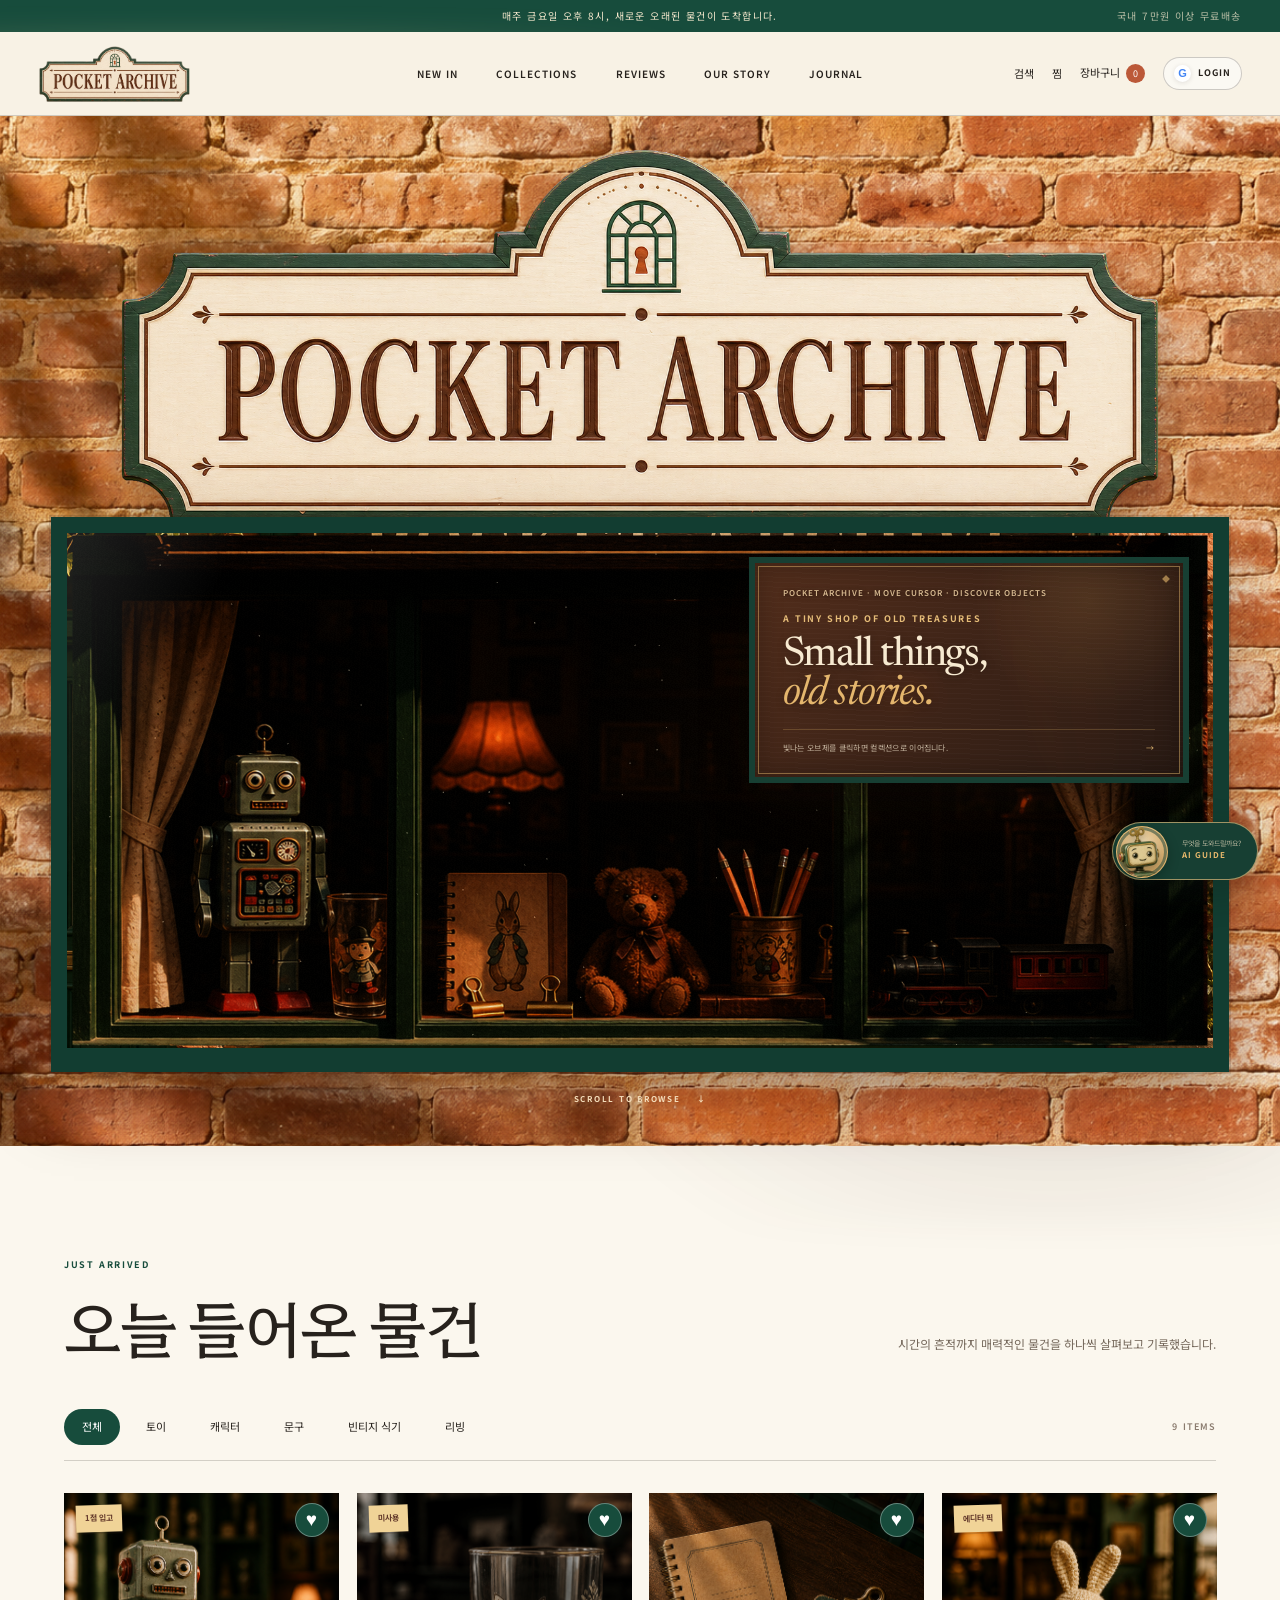
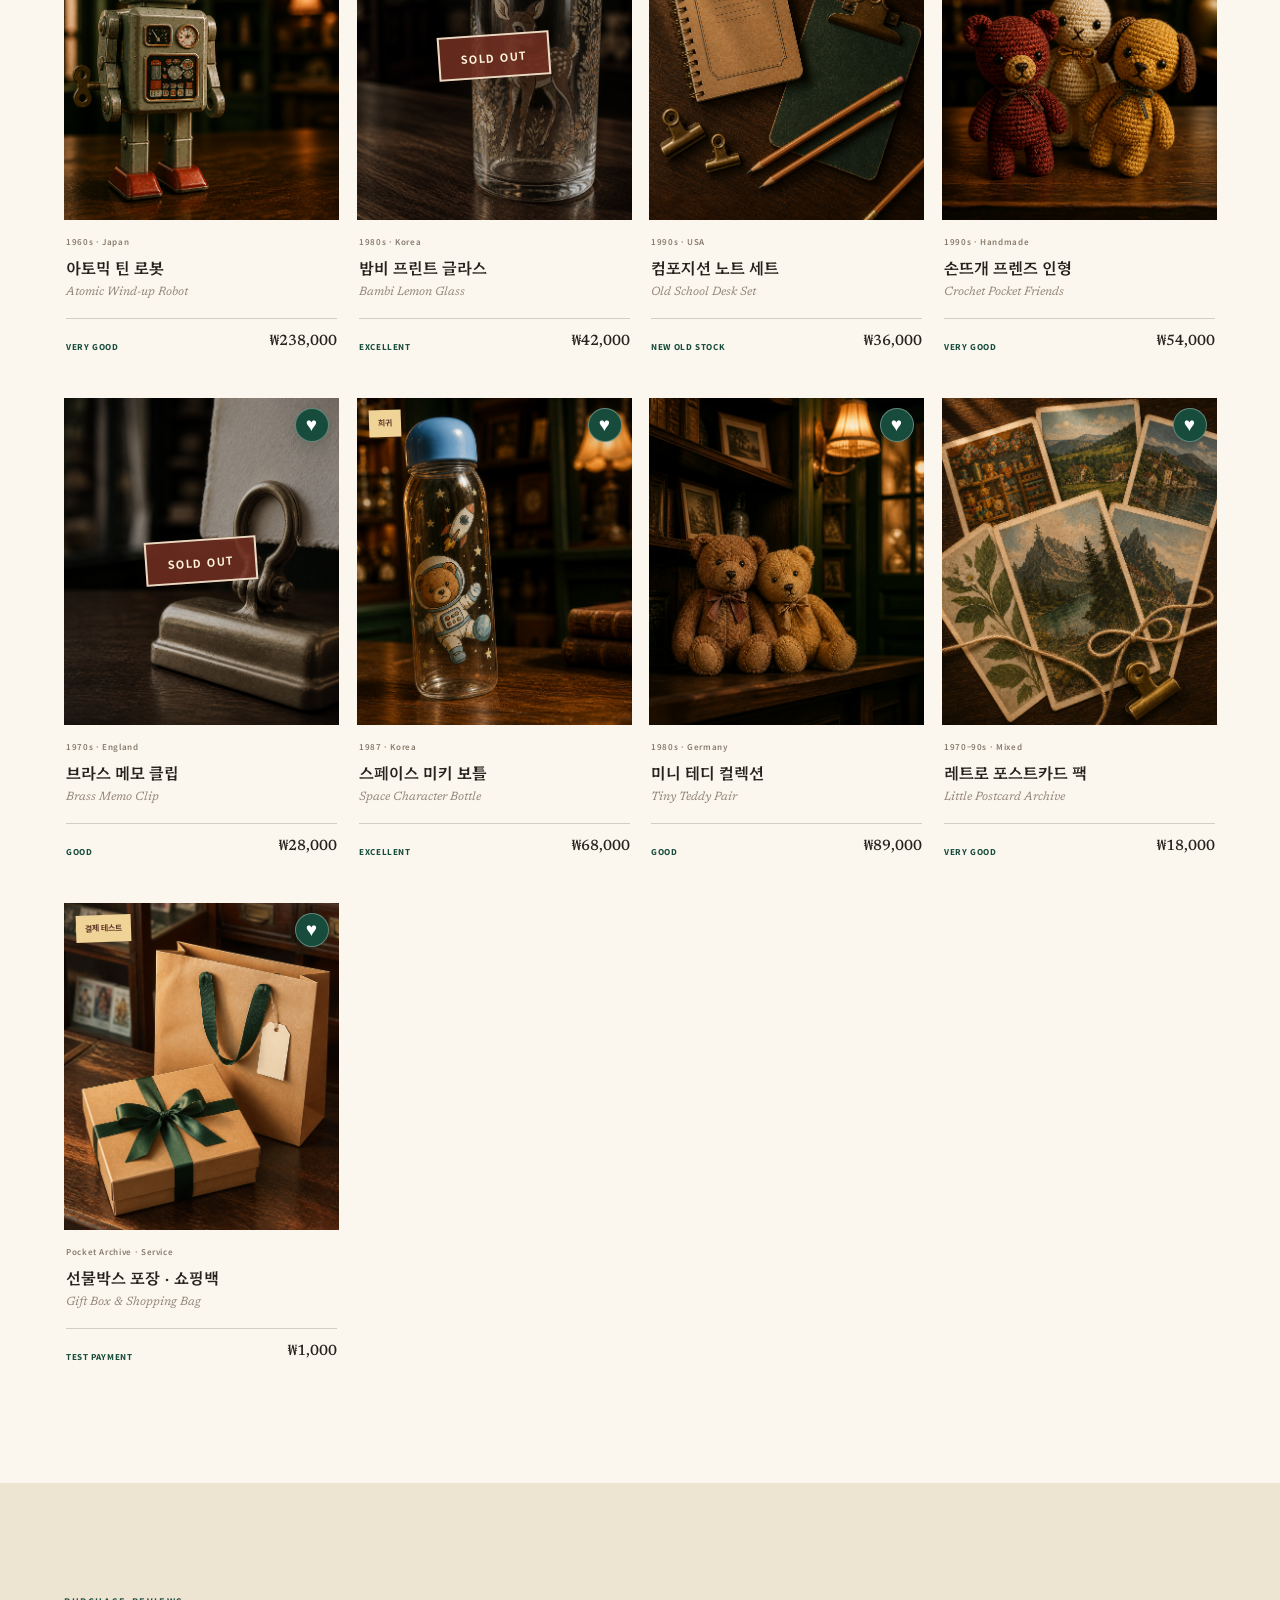
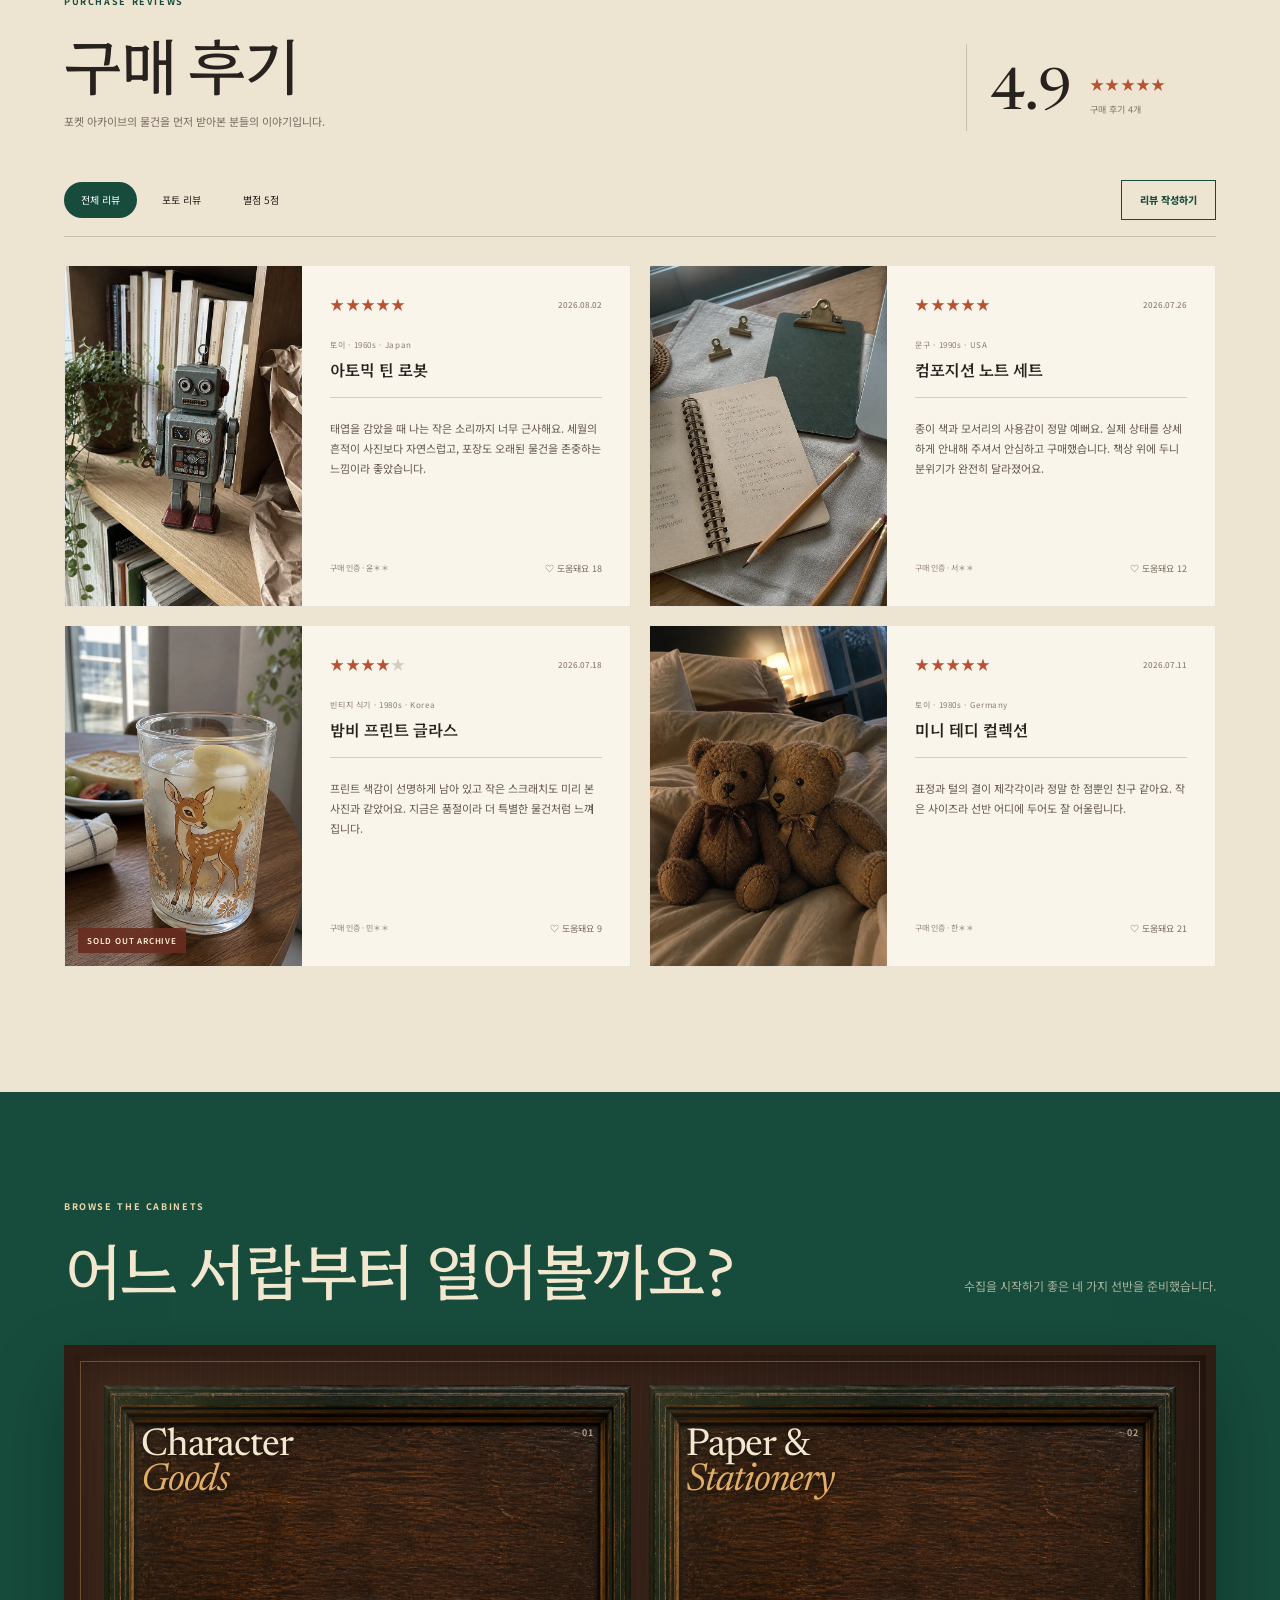
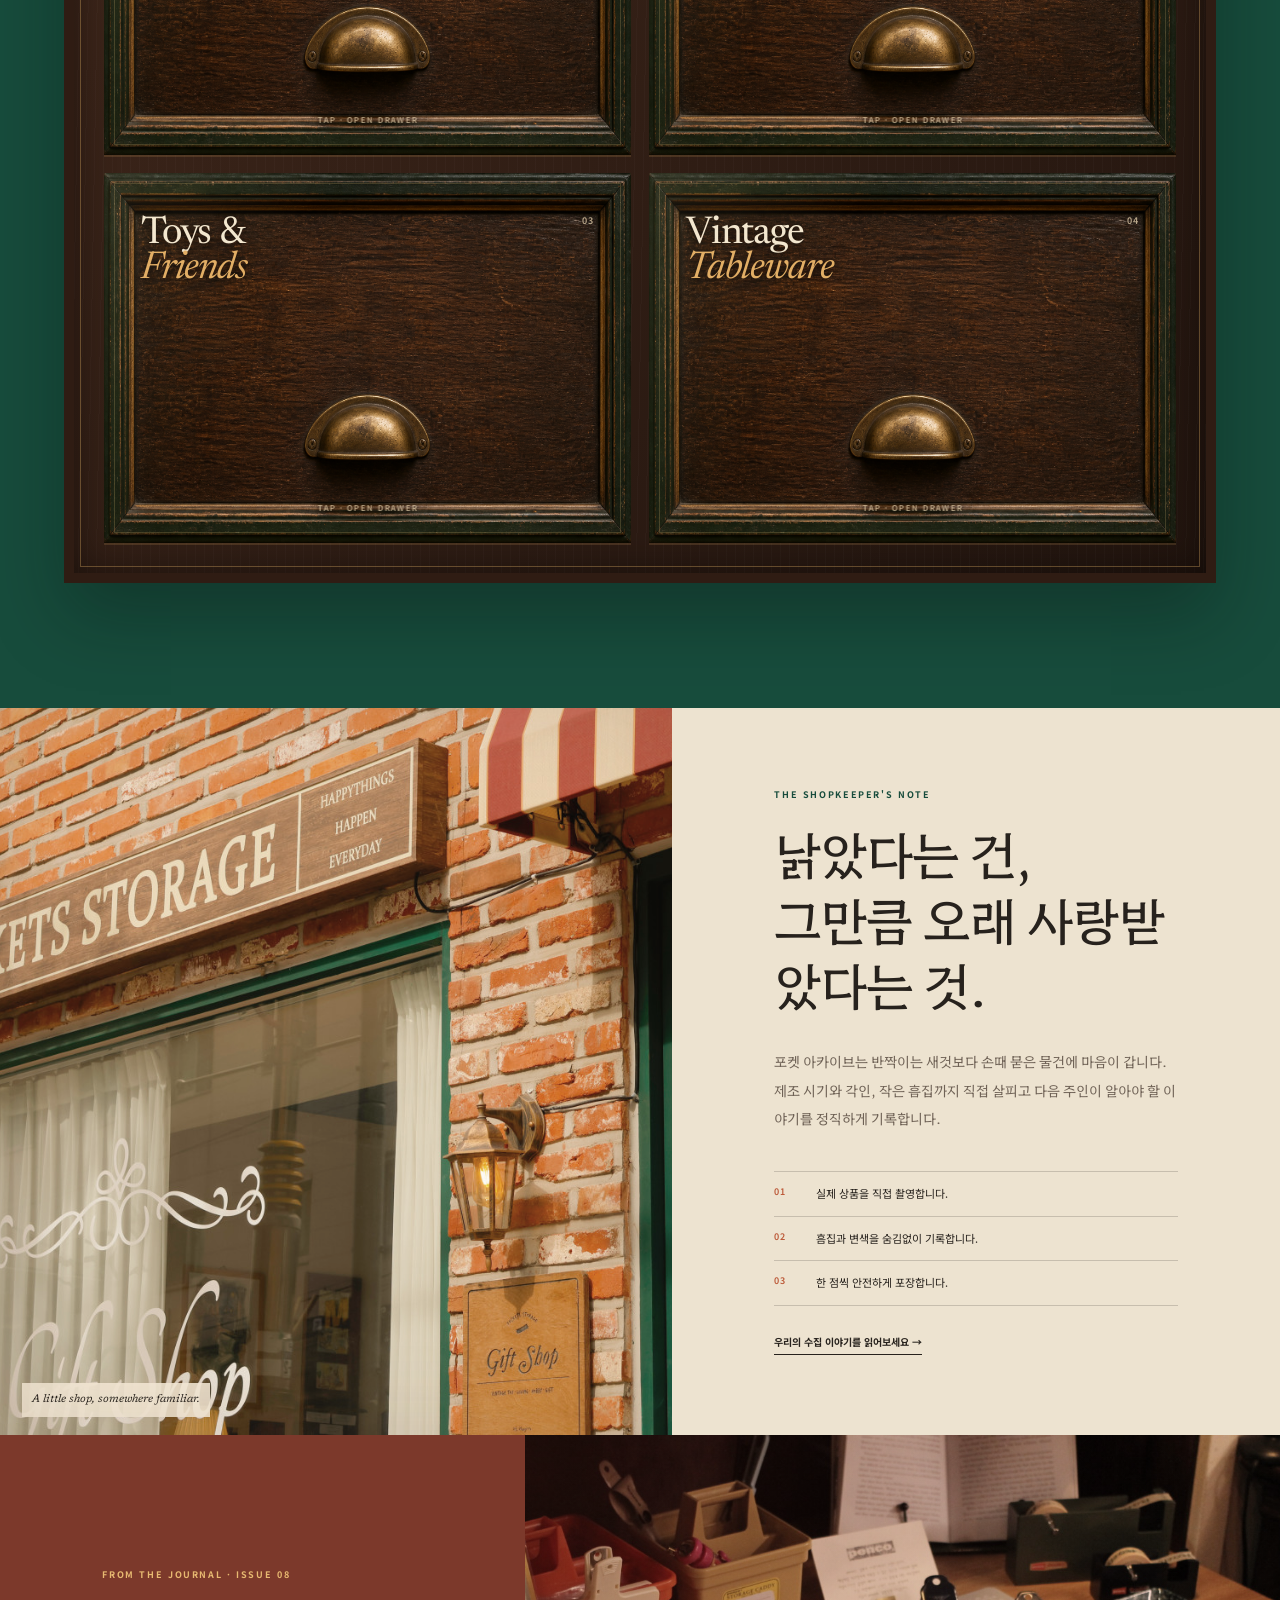
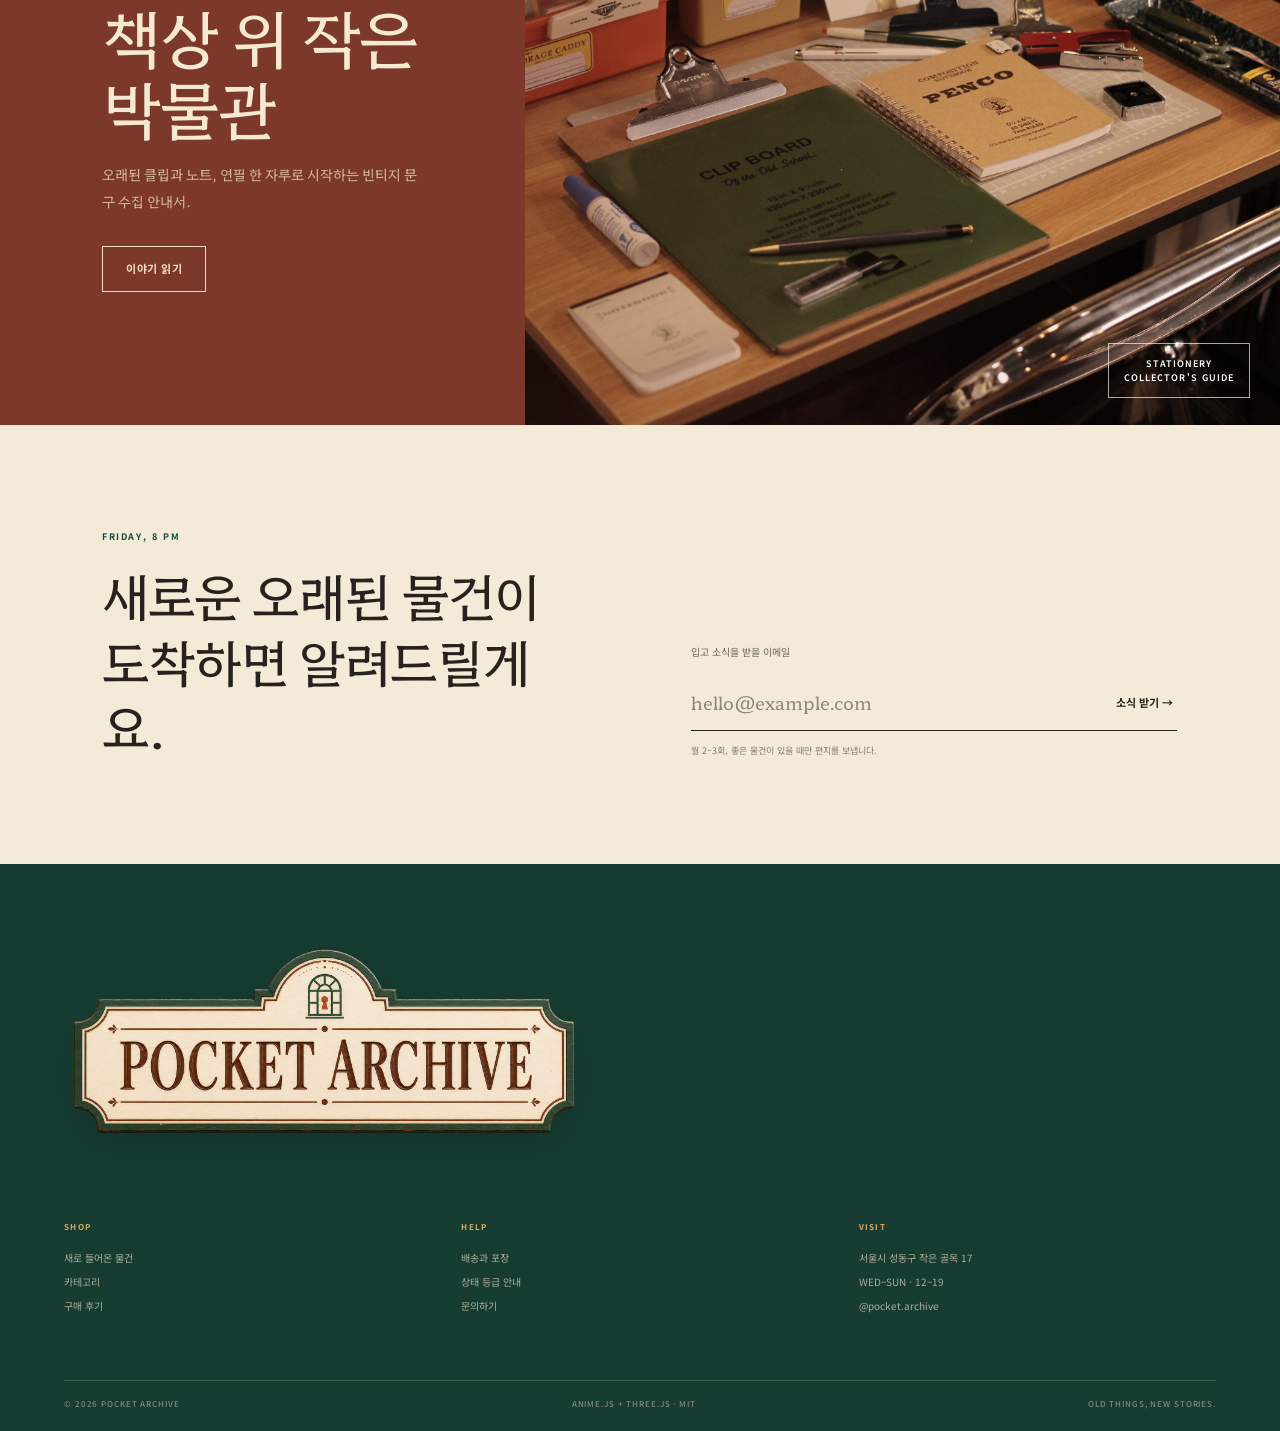
==== commit a3b696a7: "feat: publish collector journal" ====
--- a/index.html
+++ b/index.html
@@ -8,8 +8,8 @@
     <meta property="og:description" content="오래된 물건들의 작은 상점, Pocket Archive." />
     <meta property="og:image" content="https://juliekimgold-web.github.io/og.png" />
     <title>Pocket Archive — 오래된 물건들의 작은 상점</title>
-    <script type="module" crossorigin src="/assets/src-CX6ciLSd.js"></script>
-    <link rel="stylesheet" crossorigin href="/assets/src-utYy_jS1.css">
+    <script type="module" crossorigin src="/assets/src-Bn_2J9Gm.js"></script>
+    <link rel="stylesheet" crossorigin href="/assets/src-DFvsWDjX.css">
   </head>
   <body>
     <div id="root"></div>
--- a/assets/src-DFvsWDjX.css
+++ b/assets/src-DFvsWDjX.css
@@ -0,0 +1 @@
+@import "https://fonts.googleapis.com/css2?family=Hahmlet:wght@300;400;500;600;700&family=Newsreader:ital,opsz,wght@0,6..72,300..700;1,6..72,300..700&family=Noto+Sans+KR:wght@400;500;600;700&display=swap";.mypage-shell,.mypage-gate{color:#29231f;min-height:100vh;font-family:var(--font-sans);background:#eee6d7}.mypage-header{background:#f7f0e2e0;border-bottom:1px solid #3028222e;justify-content:space-between;align-items:center;height:92px;padding:0 5vw;display:flex}.mypage-brand{width:210px;height:66px;display:block}.mypage-brand img{object-fit:contain;width:100%;height:100%}.mypage-header>div{align-items:center;gap:38px;display:flex}.mypage-header span{color:#9d5138;letter-spacing:.17em;font-size:8px;font-weight:700}.mypage-header a:last-child{font-size:10px;font-weight:700}.member-hero{color:#f5e8ce;background:radial-gradient(circle at 76% 20%,#daa95c2e,#0000 26%),repeating-linear-gradient(2deg,#ffffff05 0 1px,#0000 1px 5px),#193f34;grid-template-columns:auto 1fr auto;align-items:center;gap:34px;min-height:330px;padding:55px 7vw;display:grid;overflow:hidden;box-shadow:inset 0 -20px 45px #0714102e}.member-avatar{outline-offset:5px;width:104px;height:104px;font-family:var(--font-display);background:#7c432f;border:5px solid #d9af70;border-radius:50%;outline:1px solid #ffedc4b3;place-items:center;font-size:42px;display:grid;overflow:hidden}.member-avatar img{object-fit:cover;width:100%;height:100%}.member-hero>div:nth-child(2)>span{color:#dbb274;letter-spacing:.15em;font-size:8px;font-weight:700}.member-hero h1{font-family:var(--font-serif-ko);letter-spacing:-.045em;margin:12px 0 0;font-size:clamp(44px,5vw,70px);font-weight:420;line-height:1.06}.member-hero h1 i{color:#e2b771;font-family:var(--font-display);font-weight:400}.member-hero dl{border:1px solid #eed7ab40;grid-template-columns:repeat(3,auto);gap:0;margin:0;display:grid}.member-hero dl div{border-right:1px solid #eed7ab33;min-width:108px;padding:20px 22px}.member-hero dl div:last-child{border:0}.member-hero dt{color:#d5aa69;letter-spacing:.14em;font-size:7px;font-weight:700}.member-hero dd{font-family:var(--font-display);margin:8px 0 0;font-size:18px}.mypage-layout{grid-template-columns:230px 1fr;gap:46px;width:min(1400px,92vw);margin:0 auto;padding:68px 0 120px;display:grid}.account-nav{border-top:3px solid #193f34;border-bottom:1px solid #30282238;flex-direction:column;align-self:start;padding:23px 0;display:flex;position:sticky;top:24px}.account-nav>span{color:#9d5138;letter-spacing:.16em;margin:0 15px 18px;font-size:8px;font-weight:700}.account-nav a{font-family:var(--font-serif-ko);border-top:1px solid #3028221f;align-items:center;gap:12px;padding:14px 15px;font-size:13px;display:flex}.account-nav a:hover{background:#ffffff5c}.account-nav a b{color:#a26048;font:600 8px var(--font-sans)}.account-nav a em{color:#f3e4c9;background:#193f34;border-radius:50%;place-items:center;min-width:20px;height:20px;margin-left:auto;font-size:8px;font-style:normal;display:inline-grid}.account-nav button{cursor:pointer;color:#76695e;text-align:left;background:0 0;border:0;border-bottom:1px solid #847669;margin:20px 15px 0;padding:10px 0;font-size:9px}.account-content{min-width:0}.mypage-notice{z-index:20;color:#6e3e2d;background:#efe0c4;border:1px solid #975f404d;justify-content:space-between;margin-bottom:16px;padding:14px 17px;font-size:10px;display:flex;position:sticky;top:12px;box-shadow:0 8px 20px #33251c1a}.mypage-notice button{cursor:pointer;background:0 0;border:0}.account-panel{background:#f7f1e5;border:1px solid #30282229;margin-bottom:32px;padding:46px 50px 50px;scroll-margin-top:24px;box-shadow:0 16px 40px #34271d12}.panel-heading{border-bottom:1px solid #30282229;justify-content:space-between;align-items:end;gap:32px;margin-bottom:34px;padding-bottom:25px;display:flex}.panel-heading span{color:#9d5138;letter-spacing:.15em;font-size:8px;font-weight:700}.panel-heading h2{font-family:var(--font-serif-ko);letter-spacing:-.035em;margin:7px 0 0;font-size:37px;font-weight:440}.panel-heading p{color:#7b6e62;max-width:260px;margin:0 0 3px;font-size:10px;line-height:1.6}.panel-heading>button{color:#193f34;cursor:pointer;background:0 0;border:1px solid #193f34;padding:10px 15px;font-size:9px;font-weight:700}.profile-form{grid-template-columns:1fr 1fr;gap:19px 15px;display:grid}.profile-form label:not(.consent-row),.address-meta-grid label{flex-direction:column;gap:8px;display:flex}.profile-form label span,.address-meta-grid label span{color:#74675b;font-size:9px;font-weight:700}.profile-form input:not([type=checkbox]),.address-meta-grid input{background:#fffdf8;border:1px solid #30282233;border-radius:0;outline:none;height:48px;padding:0 14px;font-size:11px}.profile-form input:focus,.address-meta-grid input:focus{border-color:#193f34;box-shadow:0 0 0 2px #193f3414}.profile-form input[readonly]{color:#7b7065;background:#ece5d8}.consent-row{color:#72665b;grid-column:1/-1;align-items:center;gap:9px;margin-top:3px;font-size:10px;display:flex}.consent-row input,.default-check input{accent-color:#193f34}.ledger-button{color:#f5e7cd;cursor:pointer;letter-spacing:.03em;background:#193f34;border:0;min-height:49px;padding:0 24px;font-size:10px;font-weight:700}.ledger-button:disabled{cursor:wait;opacity:.55}.profile-form .ledger-button{grid-column:1/-1;justify-self:end;min-width:180px}.saved-address-list{gap:10px;display:grid}.saved-address-list article{background:#fffdf8ad;border:1px solid #3028222b;grid-template-columns:54px 1fr auto;gap:18px;padding:23px 20px;display:grid;position:relative}.saved-address-list article.is-default{border-color:#193f34ad;box-shadow:inset 4px 0 #193f34}.address-index{color:#a3674e;font-family:var(--font-display);align-self:start;font-size:20px}.address-copy>div{align-items:center;gap:9px;display:flex}.address-copy strong{font-family:var(--font-serif-ko);font-size:17px;font-weight:600}.address-copy em{color:#f4e4c7;background:#193f34;padding:4px 7px;font-size:7px;font-style:normal}.address-copy>b{margin:10px 0 5px;font-size:10px;display:block}.address-copy p{color:#74685d;margin:0;font-size:10px;line-height:1.7}.address-actions{align-items:start;gap:5px;display:flex}.address-actions button{cursor:pointer;color:#6d6156;background:0 0;border:1px solid #30282230;padding:7px 9px;font-size:8px}.address-actions button:first-child{color:#8b4935;border-color:#8b5943}.address-actions button.is-map-active{color:#f4e4c7;background:#193f34;border-color:#193f34}.kakao-map-card{background:#eee4d3;border:1px solid #30282233;margin-top:20px;overflow:hidden}.kakao-map-heading{border-bottom:1px solid #30282229;justify-content:space-between;align-items:center;gap:20px;min-height:61px;padding:13px 17px;display:flex}.kakao-map-heading>div{align-items:baseline;gap:10px;min-width:0;display:flex}.kakao-map-heading span{color:#a45e43;letter-spacing:.16em;font-size:7px;font-weight:800}.kakao-map-heading strong{font-family:var(--font-serif-ko);text-overflow:ellipsis;white-space:nowrap;font-size:16px;font-weight:600;overflow:hidden}.kakao-map-heading a{color:#5d5046;flex:none;font-size:8px;font-weight:700}.kakao-map-stage{background:#d8cdbb;height:330px;position:relative;overflow:hidden}.kakao-map-canvas{width:100%;height:100%}.kakao-map-message{color:#6f6255;text-align:center;background:radial-gradient(circle at 50% 42%,#f6ecd7f5,#e0d3bcf0);align-content:center;justify-items:center;gap:7px;padding:20px;display:grid;position:absolute;inset:0}.kakao-map-message span{font-size:9px}.kakao-map-message b{font-family:var(--font-serif-ko);font-size:15px;font-weight:520}.kakao-map-message i{border:2px solid #193f3433;border-top-color:#193f34;border-radius:50%;width:24px;height:24px;animation:.8s linear infinite kakaoMapSpin}.kakao-map-address{color:#6e6258;border-top:1px solid #30282224;margin:0;padding:12px 17px;font-size:9px;line-height:1.6}.address-editor .kakao-map-card{background:#efdcbb14;border-color:#e1b8774d;margin:18px 0 0}.address-editor .kakao-map-heading{border-color:#e1b87738}.address-editor .kakao-map-heading span{color:#e0b36e}.address-editor .kakao-map-heading strong,.address-editor .kakao-map-heading a{color:#ead7b9}.address-editor .kakao-map-address{color:#d3bd9c;border-color:#e1b87733}.kakao-map-card.is-compact .kakao-map-stage{height:250px}@keyframes kakaoMapSpin{to{transform:rotate(360deg)}}.empty-address{text-align:center;background:#fffdf866;border:1px dashed #3028223d;padding:48px 20px}.empty-address span{font-family:var(--font-serif-ko);font-size:17px}.empty-address p{color:#7e7164;margin:8px 0 0;font-size:10px}.address-editor{outline-offset:-11px;color:#f4e5ca;background:linear-gradient(#ffffff06,#ffffff06),#442d23;border:6px solid #5b392a;outline:1px solid #b88a55;margin-top:28px;padding:31px}.address-editor>div:first-child{margin-bottom:22px}.address-editor>div:first-child span{color:#dda967;letter-spacing:.15em;font-size:8px;font-weight:700}.address-editor h3{font-family:var(--font-serif-ko);margin:6px 0 0;font-size:27px;font-weight:460}.address-meta-grid{grid-template-columns:repeat(3,1fr);gap:10px;margin-bottom:18px;display:grid}.address-editor .address-meta-grid label span,.address-editor .kakao-address-fieldset label>span{color:#d4b98e}.address-editor .address-meta-grid input{color:#2a231e;background:#fffbf1ed;border-color:#f4e5ca38}.address-editor .kakao-address-fieldset{background:#efdcbb14;border-color:#e1b8774d}.address-editor .kakao-address-fieldset legend{color:#e0b36e}.address-editor .address-status{color:#c9b495}.default-check{color:#dcc5a1;align-items:center;gap:9px;margin:15px 0 20px;font-size:10px;display:flex}.editor-actions{align-items:center;gap:12px;display:flex}.editor-actions .ledger-button{color:#2f251d;background:#e1b36c}.editor-actions>button:last-child:not(.ledger-button){color:#ead6b5;cursor:pointer;background:0 0;border:0;border-bottom:1px solid #f4e5ca80;padding:12px;font-size:9px}.mypage-gate{background:radial-gradient(circle at 20% 20%,#e0b26529,#0000 30%),#173d32;place-items:center;padding:28px;display:grid;position:relative;overflow:hidden}.mypage-gate:before{content:"";pointer-events:none;border:1px solid #e5be7d47;position:absolute;inset:20px}.mypage-logo{width:210px;height:70px;position:absolute;top:27px;left:38px}.mypage-logo img{object-fit:contain;width:100%;height:100%}.login-ledger,.mypage-gate>div:not(.account-loading){outline-offset:-14px;text-align:center;background:#f1e5cf;border:8px solid #5b392a;outline:1px solid #c6975d;width:min(580px,100%);padding:56px;position:relative;box-shadow:0 30px 70px #06120e6b}.login-ledger>span,.mypage-gate>div>span{color:#9d5138;letter-spacing:.17em;font-size:8px;font-weight:700}.login-ledger h1,.mypage-gate h1{font-family:var(--font-serif-ko);margin:14px 0 18px;font-size:42px;font-weight:440;line-height:1.2}.login-ledger p,.mypage-gate p{color:#75685c;max-width:390px;margin:0 auto 25px;font-size:11px;line-height:1.8}.login-ledger button{cursor:pointer;background:#fff;border:1px solid #30282233;min-width:210px;height:50px;font-size:11px;font-weight:700}.login-ledger button b{color:#fff;background:#4285f4;border-radius:50%;place-items:center;width:22px;height:22px;margin-right:10px;display:inline-grid}.login-ledger small{color:#9b4e39;margin-top:15px;display:block}.account-loading{gap:8px;display:flex}.account-loading span{background:#e3b36a;border-radius:50%;width:11px;height:11px;animation:.8s ease-in-out infinite alternate accountPulse}.account-loading span:nth-child(2){animation-delay:.15s}.account-loading span:nth-child(3){animation-delay:.3s}@keyframes accountPulse{to{opacity:.3;transform:translateY(-8px)}}@media (width<=980px){.member-hero{grid-template-columns:auto 1fr}.member-hero dl{grid-column:1/-1}.mypage-layout{grid-template-columns:1fr}.account-nav{border-top-width:2px;grid-template-columns:repeat(3,1fr);padding:0;display:grid;position:static}.account-nav>span,.account-nav button{grid-column:1/-1}.account-nav a{border-right:1px solid #3028221f}}@media (width<=680px){.mypage-header{height:72px;padding:0 16px}.mypage-brand{width:155px;height:52px}.mypage-header span{display:none}.member-hero{padding:48px 22px;display:block}.member-avatar{width:78px;height:78px;margin-bottom:25px}.member-hero h1{font-size:43px}.member-hero dl{display:none}.mypage-layout{width:auto;margin:0 14px;padding:25px 0 70px}.account-nav{grid-template-columns:1fr}.account-nav>span,.account-nav button{grid-column:auto}.account-panel{padding:33px 18px 24px}.panel-heading{display:block}.panel-heading p,.panel-heading>button{margin-top:16px}.profile-form{grid-template-columns:1fr}.consent-row,.profile-form .ledger-button{grid-column:auto}.profile-form .ledger-button{width:100%}.saved-address-list article{grid-template-columns:36px 1fr;padding:20px 14px}.address-actions{flex-wrap:wrap;grid-column:2}.kakao-map-stage{height:270px}.kakao-map-card.is-compact .kakao-map-stage{height:220px}.kakao-map-heading>div{gap:4px;display:grid}.address-editor{margin-left:-6px;margin-right:-6px;padding:28px 17px}.address-meta-grid{grid-template-columns:1fr}.mypage-logo{top:22px;left:50%;transform:translate(-50%)}.login-ledger,.mypage-gate>div:not(.account-loading){padding:45px 22px}.login-ledger h1,.mypage-gate h1{font-size:34px}}.journal-page-shell{color:#282018;background:#f3ecdd;min-width:320px;overflow:hidden}.journal-header{z-index:20;-webkit-backdrop-filter:blur(14px);backdrop-filter:blur(14px);background:#f5eedff0;border-bottom:1px solid #27362a2e;grid-template-columns:220px 1fr 220px;align-items:center;height:78px;padding:0 4vw;display:grid;position:sticky;top:0}.journal-brand{align-items:center;width:190px;height:60px;display:flex}.journal-brand img{object-fit:contain;width:100%;height:100%}.journal-header>span{color:#1a493a;font:700 9px var(--font-sans);letter-spacing:.2em;text-align:center}.journal-back{color:#71382d;justify-self:end;font-size:10px;font-weight:700}.journal-hero{color:#f4e6cc;background:#183e33;grid-template-columns:.82fr 1.18fr;min-height:720px;display:grid}.journal-hero-copy{flex-direction:column;justify-content:center;padding:80px 7vw;display:flex}.journal-hero-copy>span,.journal-section-title>span,.reader-kicker,.journal-ending>span{color:#d7a45f;font:700 9px var(--font-sans);letter-spacing:.18em}.journal-hero h1{font-family:var(--font-serif-ko);letter-spacing:-.055em;margin:24px 0 28px;font-size:clamp(48px,5.4vw,78px);font-weight:430;line-height:1.18}.journal-hero p{color:#f4e6ccb3;max-width:490px;font-family:var(--font-serif-ko);margin:0;font-size:15px;line-height:2}.journal-hero-image{min-height:720px;position:relative;overflow:hidden}.journal-hero-image:after{content:"";pointer-events:none;position:absolute;inset:0;box-shadow:inset 40px 0 80px #091f186b}.journal-hero-image img{object-fit:cover;filter:saturate(.75)sepia(.12);width:100%;height:100%}.journal-library{padding:120px 5vw 140px}.journal-section-title{grid-template-columns:1fr auto;align-items:end;max-width:1440px;margin:0 auto 50px;display:grid}.journal-section-title h2{font-family:var(--font-serif-ko);letter-spacing:-.045em;margin:12px 0 0;font-size:clamp(42px,5vw,66px);font-weight:430}.journal-section-title p{color:#74685b;grid-area:1/2/3;max-width:320px;margin:0 0 8px 50px;font-size:11px;line-height:1.8}.journal-card-grid{border-top:1px solid #b8aa96;border-left:1px solid #b8aa96;grid-template-columns:repeat(3,1fr);max-width:1440px;margin:auto;display:grid}.journal-card{min-width:0;color:inherit;cursor:pointer;text-align:left;background:0 0;border:1px solid #b8aa96;border-top:0;border-left:0;padding:0;transition:background .25s,transform .25s;overflow:hidden}.journal-card:hover,.journal-card.is-selected{background:#eadbc2}.journal-card-image{height:280px;display:block;position:relative;overflow:hidden}.journal-card-image img{object-fit:cover;filter:saturate(.7)sepia(.08);width:100%;height:100%;transition:transform .6s cubic-bezier(.2,.75,.2,1),filter .4s}.journal-card:hover img{filter:saturate(.9);transform:scale(1.045)}.journal-card-image b{color:#71382d;width:35px;height:35px;font:700 9px var(--font-sans);background:#f4ead7;border-radius:50%;place-items:center;display:grid;position:absolute;top:14px;right:16px}.journal-card-copy{flex-direction:column;min-height:245px;padding:27px 28px 25px;display:flex}.journal-card-copy small{color:#8b4c3d;font:700 8px var(--font-sans);letter-spacing:.13em}.journal-card-copy strong{font-family:var(--font-serif-ko);letter-spacing:-.025em;margin:15px 0 12px;font-size:25px;font-weight:550;line-height:1.35}.journal-card-copy>span{color:#75695d;font-size:11px;line-height:1.75}.journal-card-copy i{color:#1d4a3c;margin-top:auto;padding-top:22px;font-size:9px;font-style:normal;font-weight:800}.journal-reader{background:#eee1ca;border-top:1px solid #684d312e;grid-template-columns:minmax(220px,.36fr) minmax(0,1fr);padding:115px max(5vw,50vw - 720px);scroll-margin-top:78px;display:grid}.reader-aside{color:#7b4938;flex-direction:column;align-self:start;padding:7px 50px 0 0;display:flex;position:sticky;top:118px}.reader-aside span{font:700 10px var(--font-sans);letter-spacing:.18em}.reader-aside strong{font-family:var(--font-display);margin:16px 0 9px;font-size:34px;font-weight:450}.reader-aside small{color:#87796b;font:600 8px var(--font-sans);letter-spacing:.12em}.reader-main{border-left:1px solid #bbaa91;max-width:920px;padding-left:clamp(35px,7vw,105px);animation:.5s both readerEnter}@keyframes readerEnter{0%{opacity:0;transform:translateY(18px)}}.reader-main h2{max-width:760px;font-family:var(--font-serif-ko);letter-spacing:-.05em;margin:20px 0 27px;font-size:clamp(43px,5vw,70px);font-weight:460;line-height:1.2}.reader-intro{color:#5f554a;max-width:760px;font-family:var(--font-serif-ko);margin:0 0 55px;font-size:18px;line-height:2}.reader-main figure{margin:0 0 62px}.reader-main figure img{object-fit:cover;filter:saturate(.78)sepia(.07);width:100%;height:min(55vw,580px)}.reader-main figcaption{color:#8a7c6e;margin-top:12px;font-size:9px}.reader-main>section{max-width:760px;margin:0 0 48px}.reader-main>section h3,.reader-checklist h3{font-family:var(--font-serif-ko);letter-spacing:-.03em;margin:0 0 16px;font-size:28px;font-weight:600}.reader-main>section p{color:#5e554c;font-family:var(--font-serif-ko);margin:0;font-size:15px;line-height:2.15}.reader-checklist{background:#f7efdea3;border:1px solid #ad9471;max-width:760px;margin-top:70px;padding:35px 38px}.reader-checklist>span{color:#8b4a39;font:700 8px var(--font-sans);letter-spacing:.16em}.reader-checklist h3{margin-top:12px}.reader-checklist ul{border-top:1px solid #c6b79e;margin:24px 0 0;padding:20px 0 0;list-style:none}.reader-checklist li{color:#655b51;padding:8px 0 8px 25px;font-size:12px;position:relative}.reader-checklist li:before{content:"✓";color:#1c4a3b;font-weight:900;position:absolute;left:0}.journal-ending{color:#f4e6cc;text-align:center;background:#7b392d;padding:130px 5vw}.journal-ending h2{font-family:var(--font-serif-ko);letter-spacing:-.045em;margin:22px auto 36px;font-size:clamp(40px,5vw,67px);font-weight:430;line-height:1.28}.journal-ending a{border-bottom:1px solid #f4e6ccb3;padding-bottom:7px;font-size:11px;font-weight:700;display:inline-flex}@media (width<=900px){.journal-header{grid-template-columns:180px 1fr}.journal-header>span{display:none}.journal-hero{grid-template-columns:1fr}.journal-hero,.journal-hero-image{min-height:560px}.journal-card-grid{grid-template-columns:repeat(2,1fr)}.journal-reader{grid-template-columns:1fr}.reader-aside{margin-bottom:45px;position:static}.reader-main{border-left:0;padding-left:0}}@media (width<=600px){.journal-header{grid-template-columns:145px 1fr;height:68px;padding:0 16px}.journal-brand{width:140px;height:52px}.journal-back{font-size:8px}.journal-hero-copy{padding:72px 24px 64px}.journal-hero h1{font-size:44px}.journal-hero-image{min-height:420px}.journal-library{padding:85px 16px 95px}.journal-section-title{display:block}.journal-section-title p{margin:18px 0 0}.journal-card-grid{grid-template-columns:1fr}.journal-card{grid-template-columns:42% 58%;display:grid}.journal-card-image{height:100%;min-height:235px}.journal-card-copy{min-height:235px;padding:22px 18px}.journal-card-copy strong{font-size:20px}.journal-reader{padding:78px 20px 90px}.reader-main h2{font-size:42px}.reader-intro{font-size:16px}.reader-main figure img{height:380px}.reader-checklist{padding:28px 23px}}@layer properties{@supports (((-webkit-hyphens:none)) and (not (margin-trim:inline))) or ((-moz-orient:inline) and (not (color:rgb(from red r g b)))){*,:before,:after,::backdrop{--tw-rotate-x:initial;--tw-rotate-y:initial;--tw-rotate-z:initial;--tw-skew-x:initial;--tw-skew-y:initial;--tw-border-style:solid;--tw-shadow:0 0 #0000;--tw-shadow-color:initial;--tw-shadow-alpha:100%;--tw-inset-shadow:0 0 #0000;--tw-inset-shadow-color:initial;--tw-inset-shadow-alpha:100%;--tw-ring-color:initial;--tw-ring-shadow:0 0 #0000;--tw-inset-ring-color:initial;--tw-inset-ring-shadow:0 0 #0000;--tw-ring-inset:initial;--tw-ring-offset-width:0px;--tw-ring-offset-color:#fff;--tw-ring-offset-shadow:0 0 #0000;--tw-outline-style:solid;--tw-blur:initial;--tw-brightness:initial;--tw-contrast:initial;--tw-grayscale:initial;--tw-hue-rotate:initial;--tw-invert:initial;--tw-opacity:initial;--tw-saturate:initial;--tw-sepia:initial;--tw-drop-shadow:initial;--tw-drop-shadow-color:initial;--tw-drop-shadow-alpha:100%;--tw-drop-shadow-size:initial}}}@layer theme{:root,:host{--font-sans:ui-sans-serif, system-ui, sans-serif, "Apple Color Emoji", "Segoe UI Emoji", "Segoe UI Symbol", "Noto Color Emoji";--font-mono:ui-monospace, SFMono-Regular, Menlo, Monaco, Consolas, "Liberation Mono", "Courier New", monospace;--spacing:.25rem;--default-font-family:var(--font-sans);--default-mono-font-family:var(--font-mono)}}@layer base{*,:after,:before,::backdrop{box-sizing:border-box;border:0 solid;margin:0;padding:0}::file-selector-button{box-sizing:border-box;border:0 solid;margin:0;padding:0}html,:host{-webkit-text-size-adjust:100%;tab-size:4;line-height:1.5;font-family:var(--default-font-family,ui-sans-serif, system-ui, sans-serif, "Apple Color Emoji", "Segoe UI Emoji", "Segoe UI Symbol", "Noto Color Emoji");font-feature-settings:var(--default-font-feature-settings,normal);font-variation-settings:var(--default-font-variation-settings,normal);-webkit-tap-highlight-color:transparent}hr{height:0;color:inherit;border-top-width:1px}abbr:where([title]){-webkit-text-decoration:underline dotted;text-decoration:underline dotted}h1,h2,h3,h4,h5,h6{font-size:inherit;font-weight:inherit}a{color:inherit;-webkit-text-decoration:inherit;-webkit-text-decoration:inherit;-webkit-text-decoration:inherit;-webkit-text-decoration:inherit;text-decoration:inherit}b,strong{font-weight:bolder}code,kbd,samp,pre{font-family:var(--default-mono-font-family,ui-monospace, SFMono-Regular, Menlo, Monaco, Consolas, "Liberation Mono", "Courier New", monospace);font-feature-settings:var(--default-mono-font-feature-settings,normal);font-variation-settings:var(--default-mono-font-variation-settings,normal);font-size:1em}small{font-size:80%}sub,sup{vertical-align:baseline;font-size:75%;line-height:0;position:relative}sub{bottom:-.25em}sup{top:-.5em}table{text-indent:0;border-color:inherit;border-collapse:collapse}:-moz-focusring{outline:auto}progress{vertical-align:baseline}summary{display:list-item}ol,ul,menu{list-style:none}img,svg,video,canvas,audio,iframe,embed,object{vertical-align:middle;display:block}img,video{max-width:100%;height:auto}button,input,select,optgroup,textarea{font:inherit;font-feature-settings:inherit;font-variation-settings:inherit;letter-spacing:inherit;color:inherit;opacity:1;background-color:#0000;border-radius:0}::file-selector-button{font:inherit;font-feature-settings:inherit;font-variation-settings:inherit;letter-spacing:inherit;color:inherit;opacity:1;background-color:#0000;border-radius:0}:where(select:is([multiple],[size])) optgroup{font-weight:bolder}:where(select:is([multiple],[size])) optgroup option{padding-inline-start:20px}::file-selector-button{margin-inline-end:4px}::placeholder{opacity:1}@supports (not ((-webkit-appearance:-apple-pay-button))) or (contain-intrinsic-size:1px){::placeholder{color:currentColor}@supports (color:color-mix(in lab, red, red)){::placeholder{color:color-mix(in oklab, currentcolor 50%, transparent)}}}textarea{resize:vertical}::-webkit-search-decoration{-webkit-appearance:none}::-webkit-date-and-time-value{min-height:1lh;text-align:inherit}::-webkit-datetime-edit{display:inline-flex}::-webkit-datetime-edit-fields-wrapper{padding:0}::-webkit-datetime-edit{padding-block:0}::-webkit-datetime-edit-year-field{padding-block:0}::-webkit-datetime-edit-month-field{padding-block:0}::-webkit-datetime-edit-day-field{padding-block:0}::-webkit-datetime-edit-hour-field{padding-block:0}::-webkit-datetime-edit-minute-field{padding-block:0}::-webkit-datetime-edit-second-field{padding-block:0}::-webkit-datetime-edit-millisecond-field{padding-block:0}::-webkit-datetime-edit-meridiem-field{padding-block:0}::-webkit-calendar-picker-indicator{line-height:1}:-moz-ui-invalid{box-shadow:none}button,input:where([type=button],[type=reset],[type=submit]){appearance:button}::file-selector-button{appearance:button}::-webkit-inner-spin-button{height:auto}::-webkit-outer-spin-button{height:auto}[hidden]:where(:not([hidden=until-found])){display:none!important}}@layer components;@layer utilities{.visible{visibility:visible}.absolute{position:absolute}.fixed{position:fixed}.relative{position:relative}.static{position:static}.sticky{position:sticky}.start{inset-inline-start:var(--spacing)}.end{inset-inline-end:var(--spacing)}.container{width:100%}@media (width>=40rem){.container{max-width:40rem}}@media (width>=48rem){.container{max-width:48rem}}@media (width>=64rem){.container{max-width:64rem}}@media (width>=80rem){.container{max-width:80rem}}@media (width>=96rem){.container{max-width:96rem}}.block{display:block}.hidden{display:none}.inline-block{display:inline-block}.table{display:table}.transform{transform:var(--tw-rotate-x,) var(--tw-rotate-y,) var(--tw-rotate-z,) var(--tw-skew-x,) var(--tw-skew-y,)}.resize{resize:both}.border{border-style:var(--tw-border-style);border-width:1px}.shadow{--tw-shadow:0 1px 3px 0 var(--tw-shadow-color,#0000001a), 0 1px 2px -1px var(--tw-shadow-color,#0000001a);box-shadow:var(--tw-inset-shadow), var(--tw-inset-ring-shadow), var(--tw-ring-offset-shadow), var(--tw-ring-shadow), var(--tw-shadow)}.outline{outline-style:var(--tw-outline-style);outline-width:1px}.blur{--tw-blur:blur(8px);filter:var(--tw-blur,) var(--tw-brightness,) var(--tw-contrast,) var(--tw-grayscale,) var(--tw-hue-rotate,) var(--tw-invert,) var(--tw-saturate,) var(--tw-sepia,) var(--tw-drop-shadow,)}.filter{filter:var(--tw-blur,) var(--tw-brightness,) var(--tw-contrast,) var(--tw-grayscale,) var(--tw-hue-rotate,) var(--tw-invert,) var(--tw-saturate,) var(--tw-sepia,) var(--tw-drop-shadow,)}}:root{--cream:#f3ead8;--paper:#fbf7ee;--ink:#27221d;--green:#174c3c;--green-light:#286651;--brick:#bc5938;--brick-dark:#803c2d;--wood:#5b3729;--gold:#d39b42;--line:#27221d30;--font-display:"Newsreader", "Hahmlet", "Noto Serif KR", serif;--font-serif-ko:"Hahmlet", "Newsreader", "Noto Serif KR", serif;--font-sans:"Noto Sans KR", "Apple SD Gothic Neo", sans-serif}*{box-sizing:border-box}html{scroll-behavior:smooth}body{background:var(--paper);color:var(--ink);font-family:var(--font-sans);font-feature-settings:"kern" 1;-webkit-font-smoothing:antialiased;margin:0;font-weight:400;line-height:1.6}button,input{font:inherit}button,a{-webkit-tap-highlight-color:transparent}a{color:inherit;text-decoration:none}button{color:inherit}img{max-width:100%;display:block}.site-shell{min-width:320px;overflow:hidden}.scroll-progress{z-index:140;transform-origin:0;will-change:transform;pointer-events:none;background:#edbd73;height:3px;position:fixed;top:0;left:0;right:0;transform:scaleX(0)}[data-reveal]{will-change:transform, opacity}.announcement{background:var(--green);color:#f6e9ce;letter-spacing:.14em;justify-content:center;align-items:center;gap:40px;height:32px;padding:0 3vw;font-size:10px;display:flex}.announcement-side{opacity:.72;position:absolute;right:3vw}.site-header{z-index:40;border-bottom:1px solid var(--line);-webkit-backdrop-filter:blur(16px);backdrop-filter:blur(16px);background:#f8f2e5f0;grid-template-columns:1fr auto 1fr;align-items:center;height:84px;padding:0 3vw;display:grid;position:sticky;top:0}.brand{align-items:center;width:206px;height:58px;display:flex}.brand img{object-fit:contain;object-position:left center;width:100%;height:100%}.nav{font-family:var(--font-sans);letter-spacing:.1em;align-items:center;gap:clamp(20px,3vw,48px);font-size:10px;font-weight:600;display:flex}.nav a,.header-actions button{transition:color .2s}.nav a:hover,.header-actions button:hover{color:var(--brick)}.header-actions{justify-self:end;align-items:center;gap:18px;display:flex}.header-actions button{cursor:pointer;background:0 0;border:0;padding:8px 0;font-size:11px}.cart-count{background:var(--brick);color:#fff;border-radius:50%;place-items:center;width:19px;height:19px;margin-left:3px;font-size:9px;display:inline-grid}.auth-account{align-items:center;display:flex;position:relative}.header-actions .google-login-trigger{font-family:var(--font-sans);letter-spacing:.1em;background:#ffffff85;border:1px solid #27221d38;border-radius:999px;align-items:center;gap:7px;padding:7px 10px;font-size:9px;font-weight:700;display:inline-flex}.header-actions .google-login-trigger span{color:#4285f4;letter-spacing:0;background:#fff;border-radius:50%;place-items:center;width:17px;height:17px;font:700 11px Arial,sans-serif;display:grid;box-shadow:0 1px 5px #27221d1f}.header-actions .google-login-trigger:disabled{cursor:wait;opacity:.55}.header-actions .account-trigger{background:#ffffff94;border:1px solid #27221d33;border-radius:999px;align-items:center;gap:7px;padding:4px 8px 4px 4px;display:inline-flex}.account-trigger img,.account-trigger>span{object-fit:cover;background:var(--green);color:#fff;border-radius:50%;place-items:center;width:25px;height:25px;font-size:10px;display:grid}.account-trigger b{font-family:var(--font-sans);letter-spacing:.1em;font-size:9px}.account-popover{z-index:60;border:1px solid var(--line);background:var(--paper);width:270px;padding:21px;position:absolute;top:calc(100% + 15px);right:0;box-shadow:0 22px 50px #291d142e}.account-popover:before{content:"";border:7px solid #0000;border-bottom-color:var(--paper);position:absolute;bottom:100%;right:20px}.account-popover>*{display:block}.account-kicker{color:var(--brick);font-family:var(--font-sans);letter-spacing:.14em;margin-bottom:10px;font-size:8px;font-weight:700}.account-popover strong{font-family:var(--font-serif-ko);text-overflow:ellipsis;white-space:nowrap;font-size:18px;font-weight:550;overflow:hidden}.account-popover small{color:#817468;margin:5px 0 17px;font-size:11px;line-height:1.6}.account-page-link{border:1px solid var(--green);color:var(--green);font-family:var(--font-sans);text-align:center;margin-bottom:8px;padding:10px 12px;font-size:10px;font-weight:700}.account-page-link:hover{background:#174c3c14}.header-actions .account-popover button{border:1px solid var(--green);background:var(--green);color:#f8ead0;width:100%;font-family:var(--font-sans);padding:10px 12px;font-size:10px;font-weight:600}.menu-toggle{display:none}.search-panel{background:var(--paper);border-bottom:1px solid var(--line);grid-template-columns:260px 1fr auto;align-items:end;gap:30px;padding:26px 3vw 30px;display:grid;position:absolute;top:100%;left:0;right:0;box-shadow:0 22px 50px #291d1424}.search-panel label{font-family:var(--font-serif-ko);font-size:17px;font-weight:500}.search-panel input{border:0;border-bottom:1px solid var(--ink);background:0 0;outline:none;width:100%;padding:10px 0;font-size:20px}.search-panel a{padding-bottom:10px;font-size:12px;font-weight:700}.hero{isolation:isolate;background:#a45436 url(/brick-wall-hero.png) 50%/cover no-repeat;min-height:980px;padding:22px 4vw 40px;position:relative}.hero:before{content:"";z-index:-1;mix-blend-mode:soft-light;background:linear-gradient(112deg,#ffebbe33,#0000 36%,#4f211414);animation:14s ease-in-out infinite alternate facadeLight;position:absolute;inset:0}.brick-glow{z-index:-1;filter:blur(14px);mix-blend-mode:soft-light;background:radial-gradient(at 20% 15%,#ffe6ac42,#0000 32%),radial-gradient(at 78% 72%,#3b1f1529,#0000 34%);animation:18s cubic-bezier(.45,.05,.55,.95) infinite alternate facadeShadow;position:absolute;inset:-8%}@keyframes facadeLight{0%{opacity:.72;transform:translate(-1%)}to{opacity:1;transform:translate(1.5%,.5%)}}@keyframes facadeShadow{0%{transform:translate(-1.5%,-.5%)scale(1.01)}to{transform:translate(2%,1%)scale(1.04)}}.shop-sign{aspect-ratio:2.67;filter:drop-shadow(0 20px 24px #2d150c61);justify-content:center;align-items:center;width:min(1120px,84vw);margin:0 auto -24px;display:flex}.shop-sign img{object-fit:contain;width:100%;height:100%}.hero-window{aspect-ratio:2.12;background:#143f34;border:16px solid #123d31;border-bottom-width:24px;max-width:1450px;min-height:0;margin:0 auto;display:block;position:relative;overflow:hidden;box-shadow:0 30px 65px #33160c61,inset 0 0 0 2px #ffffff1a,0 0 0 2px #371f1429}.window-copy{z-index:5;outline-offset:-10px;color:#f7ead1;-webkit-backdrop-filter:blur(8px)saturate(.82);backdrop-filter:blur(8px)saturate(.82);background:radial-gradient(circle at 78% 18%,#dda85721,#0000 30%),repeating-linear-gradient(2deg,#ffffff05 0 1px,#0000 1px 5px),linear-gradient(135deg,#57301df2,#2a1b14f2);border:6px solid #173f33;outline:1px solid #e4b86d7a;width:min(440px,100% - 48px);margin:0;padding:24px 28px 22px;animation:5.5s ease-in-out infinite alternate bannerGlow;display:block;position:absolute;top:24px;right:24px;overflow:hidden;box-shadow:0 18px 42px #0f090659,inset 0 0 28px #08050352}.window-copy:before{content:"";z-index:0;pointer-events:none;background:linear-gradient(105deg,#0000 32%,#ffe2ab29 49%,#0000 66%);animation:8s ease-in-out infinite bannerShine;position:absolute;inset:-50% 75% -50% -35%;transform:translate(-45%)rotate(4deg)}.window-copy:after{content:"◆";color:#e2b56a9e;font-size:8px;position:absolute;top:10px;right:13px}.window-copy>*{z-index:1;position:relative}@keyframes bannerGlow{0%{box-shadow:0 18px 42px #0f090659,inset 0 0 28px #08050352}to{box-shadow:0 20px 48px #0f09066b,0 0 18px #deaa581f,inset 0 0 24px #0805033d}}@keyframes bannerShine{0%,32%{opacity:0;transform:translate(-45%)rotate(4deg)}50%{opacity:1}72%,to{opacity:0;transform:translate(430%)rotate(4deg)}}.window-copy .eyebrow{color:#e5bc78;margin-bottom:11px}.eyebrow{font-family:var(--font-sans);letter-spacing:.18em;color:var(--brick-dark);margin-bottom:18px;font-size:9px;font-weight:700;display:block}.eyebrow.green{color:var(--green)}.eyebrow.cream{color:#efd7ad}.window-copy h1{font-family:var(--font-display);letter-spacing:-.035em;text-shadow:0 2px 8px #00000047;margin:0;font-size:clamp(36px,3.2vw,49px);font-weight:420;line-height:.94}.hero-line{transform-origin:0 100%;display:block}.window-copy h1 i{color:#e4b66d;font-weight:400}.window-copy p{color:#f7ead1b8;margin:0;font-size:10px;line-height:1.75}.scene-action{letter-spacing:.04em;border-top:1px solid #e4b86d3b;padding-top:11px;margin-top:15px!important;font-size:8px!important}.scene-action span{float:right;color:#e7bd76}.hero-buttons{align-items:center;gap:22px;margin-top:15px;display:flex}.window-copy .button{border-color:#e4c188}.window-copy .button.primary{color:#173d32;background:#e7c17e}.window-copy .button.text{color:#f7ead1;border-color:#f7ead1b3}.button{border:1px solid var(--green);letter-spacing:.04em;justify-content:center;align-items:center;min-height:46px;padding:0 23px;font-size:11px;font-weight:700;transition:transform .2s,background .2s,color .2s;display:inline-flex}.button:hover{transform:translateY(-2px)}.button.primary{background:var(--green);color:#fff}.button.text{border:0;border-bottom:1px solid var(--ink);min-height:0;padding:0 0 5px}.button.text span{margin-left:20px}.scene-wrap{background:#143f34;min-height:0;position:absolute;inset:0;overflow:hidden}.photoreal-window{cursor:crosshair;background:#251b15 url(/og.png) 50% 68%/cover no-repeat;position:absolute;inset:0}.photoreal-window canvas{opacity:0;width:100%;height:100%;transition:opacity .75s;display:block}.photoreal-window[data-ready=true] canvas{opacity:1}.three-window{cursor:crosshair;position:absolute;inset:0}.three-window canvas{width:100%;height:100%;display:block}.window-reflection{z-index:2;pointer-events:none;mix-blend-mode:screen;background:linear-gradient(110deg,#0000 25%,#ffffff1f 46%,#0000 61%);animation:9s cubic-bezier(.3,.7,.2,1) infinite alternate glassSweep;position:absolute;inset:-25% 62% -25% -35%;transform:translate(-12%)rotate(7deg)}@keyframes glassSweep{45%,to{transform:translate(65%)rotate(7deg)}}.scene-hint{z-index:4;color:#ffe2b1c7;font:600 8px var(--font-sans);letter-spacing:.13em;text-shadow:0 1px 4px #00000080;margin-bottom:14px;display:block;position:static}.touch-hint{display:none}.scroll-note{color:#f5debc;letter-spacing:.22em;gap:16px;width:max-content;margin:21px auto 0;font-size:8px;font-weight:700;display:flex}.products-section{background:var(--paper);padding:112px 5vw 120px}.section-heading{justify-content:space-between;align-items:end;gap:40px;max-width:1440px;margin:0 auto 48px;display:flex}.section-heading h2{font-family:var(--font-serif-ko);letter-spacing:-.035em;margin:0;font-size:clamp(39px,5vw,62px);font-weight:430;line-height:1.14}.section-heading p{color:#75685b;max-width:380px;margin:0 0 6px;font-size:12px;line-height:1.8}.filter-row{border-bottom:1px solid var(--line);gap:8px;max-width:1440px;margin:0 auto 32px;padding-bottom:15px;display:flex}.filter-row button{cursor:pointer;background:0 0;border:1px solid #0000;border-radius:50px;padding:8px 17px;font-size:11px}.filter-row button:hover{border-color:var(--line)}.filter-row button.active{background:var(--green);color:#fff}.result-count{color:#8a7b6e;font:600 9px var(--font-sans);letter-spacing:.12em;align-self:center;margin-left:auto}.product-grid{grid-template-columns:repeat(4,1fr);gap:44px 18px;max-width:1440px;margin:0 auto;display:grid}.product-card{min-width:0}.product-media{aspect-ratio:.84;background:#e8dfcd;position:relative;overflow:hidden;transform:translateZ(0)}.product-media:after{content:"";z-index:1;pointer-events:none;background:linear-gradient(112deg,#0000 20%,#ffffff38 48%,#0000 72%);transition:transform .85s cubic-bezier(.18,.7,.2,1);position:absolute;inset:0;transform:translate(-120%)}.product-card:hover .product-media:after{transform:translate(120%)}.media-button{cursor:pointer;background:0 0;border:0;width:100%;height:100%;padding:0}.product-media img{object-fit:cover;width:100%;height:100%;transition:transform .55s cubic-bezier(.2,.7,.2,1),filter .3s}.product-card:hover .product-media img{transform:scale(1.035)}.paper-badge{z-index:2;color:#63392b;background:#f0d397;padding:7px 9px;font-size:8px;font-weight:700;transition:transform .35s cubic-bezier(.2,.8,.2,1);position:absolute;top:12px;left:12px;transform:rotate(-2deg);box-shadow:1px 2px #4128162e}.product-card:hover .paper-badge{transform:rotate(1deg)translateY(-2px)}.sold-out-stamp{z-index:3;color:#fff3dc;min-width:112px;font:700 11px var(--font-sans);letter-spacing:.14em;text-align:center;background:#712f22e0;border:2px solid #f9eed6e6;padding:13px 16px 11px;position:absolute;top:50%;left:50%;transform:translate(-50%,-50%)rotate(-4deg);box-shadow:0 8px 24px #24130d40}.product-card.is-sold-out .product-media img{filter:saturate(.45)brightness(.78)}.product-card.is-sold-out:hover .product-media img{transform:none}.favorite{z-index:2;background:var(--green);color:#fff;cursor:pointer;text-align:center;border:1px solid #ffffff52;border-radius:50%;place-items:center;width:34px;height:34px;padding:0 0 1px;font-family:Arial,sans-serif;font-size:19px;font-weight:400;line-height:1;transition:transform .35s cubic-bezier(.18,.9,.2,1),color .2s,box-shadow .2s;display:grid;position:absolute;top:10px;right:10px;box-shadow:0 5px 13px #173d3233}.favorite:hover{color:#f2d9d2;transform:scale(1.12)rotate(-7deg);box-shadow:0 7px 17px #173d324d}.favorite.is-active{color:#e24f3f;box-shadow:0 5px 13px #173d323d}.quick-add{z-index:2;color:#fff;cursor:pointer;background:#174c3cf2;border:0;min-height:40px;font-size:10px;font-weight:700;transition:transform .42s cubic-bezier(.16,.8,.2,1);position:absolute;bottom:12px;left:12px;right:12px;transform:translateY(58px)}.quick-add:disabled{cursor:not-allowed;background:#453c34e6}.product-card:hover .quick-add,.quick-add:focus-visible{transform:translateY(0)}.product-copy{cursor:pointer;text-align:left;background:0 0;border:0;flex-direction:column;align-items:flex-start;width:100%;padding:16px 2px 0;display:flex}.product-meta{color:#887b6e;font-family:var(--font-sans);letter-spacing:.08em;margin-bottom:7px;font-size:8px;font-weight:600}.product-copy strong{font-family:var(--font-serif-ko);font-size:16px;font-weight:560;line-height:1.45}.product-en{color:#948579;font-family:var(--font-display);margin-top:4px;font-size:12px;font-style:italic}.product-bottom{border-top:1px solid var(--line);justify-content:space-between;align-items:end;width:100%;margin-top:16px;padding-top:11px;display:flex}.product-bottom b{font-family:var(--font-display);font-size:15px;font-weight:520}.condition{color:var(--green);letter-spacing:.08em;text-transform:uppercase;font-size:8px;font-weight:800}.empty-state{border:1px dashed var(--line);text-align:center;color:#76695d;max-width:1440px;margin:0 auto;padding:100px 20px}.reviews-section{background:#eee4d2;padding:112px 5vw 125px}.reviews-head{justify-content:space-between;align-items:flex-end;gap:45px;max-width:1440px;margin:0 auto 48px;display:flex}.reviews-head h2{font-family:var(--font-serif-ko);letter-spacing:-.035em;margin:0;font-size:clamp(39px,5vw,62px);font-style:normal;font-weight:430;line-height:1.14}.reviews-intro{color:#786b60;max-width:480px;margin:14px 0 0;font-size:11px;line-height:1.75}.review-score{border-left:1px solid var(--line);align-items:center;gap:18px;min-width:250px;padding:22px 0 7px 24px;display:flex}.review-score>strong{font-family:var(--font-display);font-size:58px;font-weight:430;line-height:1}.review-score div{flex-direction:column;gap:7px;display:flex}.review-score small{color:#817366;font-size:9px}.review-stars{color:#b85234;letter-spacing:.09em;white-space:nowrap;font-size:14px}.review-stars i{color:#4a3b2f38;font-style:normal}.review-toolbar{border-bottom:1px solid var(--line);justify-content:space-between;align-items:center;gap:20px;max-width:1440px;margin:0 auto 28px;padding-bottom:16px;display:flex}.review-tabs{align-items:center;gap:8px;display:flex}.review-tabs button{cursor:pointer;background:0 0;border:1px solid #0000;border-radius:40px;padding:9px 16px;font-size:10px}.review-tabs button:hover{border-color:var(--line)}.review-tabs button.active{background:var(--green);color:#fff}.review-write{border:1px solid var(--green);color:var(--green);cursor:pointer;background:0 0;padding:11px 18px;font-size:10px;font-weight:800}.review-write:hover{background:var(--green);color:#fff}.review-grid{grid-template-columns:repeat(2,minmax(0,1fr));gap:18px;max-width:1440px;margin:0 auto;display:grid}.review-card{background:#fbf7eee0;border:1px solid #4331251a;grid-template-columns:42% 58%;min-width:0;display:grid;overflow:hidden}.review-photo{cursor:pointer;background:#d9cdb9;border:0;min-height:340px;padding:0;position:relative;overflow:hidden}.review-photo img{object-fit:cover;filter:saturate(.8)sepia(.05);width:100%;height:100%;transition:transform .55s,filter .4s}.review-card:hover .review-photo img{filter:saturate(.95);transform:scale(1.025)}.review-photo>span{color:#fff1d7;font:600 8px var(--font-sans);letter-spacing:.1em;background:#692c20e6;padding:7px 9px;position:absolute;bottom:13px;left:13px}.review-body{flex-direction:column;min-width:0;padding:27px 28px 24px;display:flex}.review-rating-row{justify-content:space-between;align-items:center;gap:15px;display:flex}.review-rating-row time{color:#918275;font:500 8px var(--font-sans)}.review-product{border:0;border-bottom:1px solid var(--line);cursor:pointer;text-align:left;background:0 0;flex-direction:column;align-items:flex-start;gap:5px;margin-top:24px;padding:0 0 14px;display:flex}.review-product span{color:#8c7d70;letter-spacing:.08em;font-size:8px}.review-product strong{font-family:var(--font-serif-ko);font-size:16px;font-weight:550}.review-body>p{color:#65594e;flex:1;margin:20px 0 24px;font-size:11px;line-height:1.85}.review-foot{justify-content:space-between;align-items:center;gap:15px;display:flex}.review-foot>span{color:#918275;font-size:8px}.review-foot button{color:#7b6d61;cursor:pointer;background:0 0;border:0;padding:6px 0;font-size:9px}.review-foot button.is-helpful{color:var(--brick);font-weight:800}.collections{background:var(--green);color:#f3e7cf;padding:108px 5vw 125px}.section-heading.compact{margin-bottom:42px}.section-heading.compact p{color:#f3e7cfa8}.drawer-cabinet{outline-offset:-17px;background:repeating-linear-gradient(91deg,#ffffff05 0 1px,#0000 1px 9px),linear-gradient(135deg,#3f271b,#21140e);border:10px solid #2f1c13;outline:1px solid #deb06559;grid-template-columns:repeat(2,minmax(0,1fr));gap:18px;max-width:1440px;margin:0 auto;padding:30px;display:grid;box-shadow:0 32px 70px #070f0b52,inset 0 0 38px #00000075}.drawer-unit{perspective:1300px;background:#17100c;height:370px;position:relative;overflow:hidden;box-shadow:inset 0 0 42px #000000c7,0 2px #dfaf6629}.drawer-unit:before{content:"";z-index:0;pointer-events:none;border:10px solid #281810;position:absolute;inset:0;box-shadow:inset 0 0 25px #000c}.drawer-interior{z-index:1;color:#f3e7cf;cursor:pointer;opacity:.65;filter:brightness(.52)saturate(.7);background:#10271f;border:1px solid #e6be794d;grid-template-columns:1.05fr .95fr;text-decoration:none;transition:opacity .55s,filter .55s,transform .7s cubic-bezier(.18,.78,.16,1);display:grid;position:absolute;inset:13px;overflow:hidden;transform:scale(.965)}.drawer-interior:before{content:"";z-index:3;pointer-events:none;background:linear-gradient(108deg,#0000 28%,#ffda992e 49%,#0000 68%);transition:transform 1.1s cubic-bezier(.18,.75,.2,1);position:absolute;inset:-30% 65% -30% -35%;transform:translate(-30%)rotate(5deg)}.drawer-interior:after{content:"";pointer-events:none;position:absolute;inset:0;box-shadow:inset 0 0 55px #000000a8,inset 0 14px 20px #00000073}.drawer-interior img{object-fit:cover;filter:saturate(.72)sepia(.12);width:100%;height:100%}.drawer-interior>div{z-index:2;background:linear-gradient(120deg,#113228f5,#163a2ee0);flex-direction:column;justify-content:center;align-items:flex-start;padding:24px;display:flex;position:relative}.drawer-interior span{color:#d8a75f;font:600 8px var(--font-sans);letter-spacing:.14em}.drawer-interior strong{font-family:var(--font-serif-ko);margin:12px 0 22px;font-size:clamp(18px,2vw,27px);font-weight:450;line-height:1.45}.drawer-interior-link{border-bottom:1px solid #f3e7cf9e;padding:10px 0 5px;color:#f3e7cf!important;letter-spacing:0!important;font-size:9px!important;font-weight:700!important}.drawer-front{z-index:2;outline-offset:-11px;color:#f3e7cf;cursor:pointer;transform-origin:bottom;width:100%;height:100%;transform-style:preserve-3d;backface-visibility:hidden;background:#3d2519 url(/drawer-front-photoreal.png) 50%/100% 100% no-repeat;border:0;outline:1px solid #ebc07933;padding:0;transition:transform .82s cubic-bezier(.16,.82,.14,1),box-shadow .62s,filter .55s;position:absolute;inset:0;transform:translate(0)rotateX(0);box-shadow:0 12px 24px #0006}.drawer-front:before{content:"";pointer-events:none;mix-blend-mode:screen;background:linear-gradient(115deg,#ffe1ab17,#0000 32%,#0000000d 72%);position:absolute;inset:0}.drawer-front:after{content:"";pointer-events:none;transform-origin:top;opacity:0;background:linear-gradient(#6b4127,#26150e);height:19px;transition:opacity .35s .12s;position:absolute;bottom:-18px;left:3%;right:3%;transform:rotateX(76deg);box-shadow:0 7px 12px #00000085}.drawer-number{color:#f4deb8b8;font:600 9px var(--font-sans);letter-spacing:.12em;text-shadow:0 2px 5px #000000b3;position:absolute;top:11%;right:7%}.drawer-title{font-family:var(--font-display);letter-spacing:-.03em;text-align:left;text-shadow:0 3px 8px #000000b8;font-size:clamp(30px,3vw,44px);font-weight:430;line-height:.9;position:absolute;top:12%;left:7%}.drawer-title i{color:#e2ae65;font-weight:400}.drawer-handle{display:none}.drawer-handle:before{content:"";background:#3a2417;border-radius:2px 2px 10px 10px;width:78px;height:17px;position:absolute;top:8px;left:50%;transform:translate(-50%);box-shadow:inset 0 2px 6px #000000a6}.drawer-handle b{z-index:2;background:#c5954e;border-radius:50%;width:25px;height:8px;position:absolute;top:13px;left:50%;transform:translate(-50%)}.drawer-command{color:#f5deb8ad;font:600 8px var(--font-sans);letter-spacing:.16em;text-shadow:0 2px 6px #000000c7;position:absolute;bottom:8%;left:50%;transform:translate(-50%)}.drawer-unit:hover .drawer-front,.drawer-unit:focus-within .drawer-front,.drawer-unit.is-open .drawer-front{filter:brightness(1.07);transform:translate3d(0,63%,62px)rotateX(-8deg);box-shadow:0 -14px 34px #0000008c,0 20px 28px #0006}.drawer-unit:hover .drawer-front:after,.drawer-unit:focus-within .drawer-front:after,.drawer-unit.is-open .drawer-front:after{opacity:1}.drawer-unit:hover .drawer-interior,.drawer-unit:focus-within .drawer-interior,.drawer-unit.is-open .drawer-interior{opacity:1;filter:brightness()saturate(.92);transform:scale(1)}.drawer-unit:hover .drawer-interior:before,.drawer-unit:focus-within .drawer-interior:before,.drawer-unit.is-open .drawer-interior:before{transform:translate(440%)rotate(5deg)}.drawer-unit.is-open .drawer-front{pointer-events:none}.editorial{background:#ede3d0;grid-template-columns:1.05fr .95fr;min-height:720px;display:grid}.editorial-photo{min-height:680px;position:relative;overflow:hidden}.editorial-photo:after{content:"";pointer-events:none;position:absolute;inset:0;box-shadow:inset 0 0 100px #4126181f}.editorial-photo img{object-fit:cover;filter:saturate(.82)contrast(.94)sepia(.08);width:100%;height:100%}.photo-caption{font-family:var(--font-display);background:#f5ead6e0;padding:8px 10px;font-size:11px;font-style:italic;position:absolute;bottom:18px;left:22px}.editorial-copy{flex-direction:column;justify-content:center;padding:80px clamp(50px,8vw,130px);display:flex}.editorial-copy h2{font-family:var(--font-serif-ko);letter-spacing:-.04em;margin:0 0 30px;font-size:clamp(35px,4vw,56px);font-weight:430;line-height:1.28}.editorial-copy>p{color:#6f6256;max-width:550px;font-family:var(--font-serif-ko);margin:0;font-size:14px;font-weight:400;line-height:2.05}.editorial-copy dl{border-top:1px solid var(--line);margin:38px 0 28px}.editorial-copy dl div{border-bottom:1px solid var(--line);grid-template-columns:42px 1fr;padding:13px 0;display:grid}.editorial-copy dt{color:var(--brick);font:600 9px var(--font-sans);letter-spacing:.04em}.editorial-copy dd{margin:0;font-size:11px}.underlined{border-bottom:1px solid var(--ink);width:max-content;padding-bottom:4px;font-size:10px;font-weight:700}.journal{color:#f6e9d1;background:#7c392b;grid-template-columns:.82fr 1.18fr;min-height:590px;display:grid}.journal-title{flex-direction:column;justify-content:center;align-items:flex-start;padding:70px 8vw;display:flex}.journal-title .eyebrow{color:#e7b971}.journal-title h2{font-family:var(--font-serif-ko);letter-spacing:-.04em;margin:0 0 20px;font-size:clamp(43px,5vw,67px);font-weight:420;line-height:1.1}.journal-title p{color:#f6e9d1b8;max-width:380px;font-family:var(--font-serif-ko);margin:0 0 32px;font-size:14px;line-height:1.9}.button.light{color:#f2dfbd;border-color:#f2dfbd}.button.light:hover{color:#6e3428;background:#f2dfbd}.journal-image{min-height:590px;position:relative;overflow:hidden}.journal-image:after{content:"";background:linear-gradient(90deg,#4a1b1540,#0000);position:absolute;inset:0}.journal-image img{object-fit:cover;filter:saturate(.76)sepia(.12);width:100%;height:100%}.journal-image span{z-index:2;color:#fff;font:600 9px/1.5 var(--font-sans);letter-spacing:.12em;text-align:center;border:1px solid #ffffffa6;padding:13px 15px;position:absolute;bottom:27px;right:30px}.newsletter{background:#f4ead8;grid-template-columns:1fr 1fr;align-items:end;gap:8vw;padding:105px 8vw;display:grid}.newsletter h2{font-family:var(--font-serif-ko);letter-spacing:-.035em;margin:0;font-size:clamp(36px,4vw,54px);font-weight:430;line-height:1.28}.newsletter form label{color:#6f6357;margin-bottom:15px;font-size:10px;display:block}.newsletter form>div{border-bottom:1px solid var(--ink);display:flex}.newsletter input{min-width:0;font-family:var(--font-serif-ko);background:0 0;border:0;outline:none;flex:1;padding:13px 0;font-size:18px}.newsletter form button{cursor:pointer;background:0 0;border:0;padding:0 4px 0 20px;font-size:11px;font-weight:700}.newsletter small{color:#8a7b6d;margin-top:13px;font-size:9px;display:block}footer{color:#efe1c6;background:#173d32;padding:80px 5vw 22px}.footer-brand{aspect-ratio:2.67;filter:drop-shadow(0 12px 20px #0000002e);align-items:center;width:min(520px,82vw);display:inline-flex}.footer-brand img{object-fit:contain;width:100%;height:100%}.footer-links{grid-template-columns:repeat(3,1fr);gap:40px;margin:76px 0 66px;display:grid}.footer-links div{flex-direction:column;align-items:flex-start;gap:8px;display:flex}.footer-links b{color:#d9ab64;font:700 8px var(--font-sans);letter-spacing:.16em;margin-bottom:10px}.footer-links a,.footer-links span{color:#efe1c6b0;font-size:10px}.footer-links a:hover{color:#fff}.footer-bottom{color:#efe1c67a;font:500 8px var(--font-sans);letter-spacing:.11em;border-top:1px solid #efe1c62e;justify-content:space-between;gap:20px;padding-top:17px;display:flex}.footer-bottom a{transition:color .2s}.footer-bottom a:hover{color:#f5dfbb}.overlay{z-index:100;-webkit-backdrop-filter:blur(3px);backdrop-filter:blur(3px);background:#1c140f87;position:fixed;inset:0}.cart-drawer{background:var(--paper);width:min(460px,94vw);height:100%;margin-left:auto;padding:31px;animation:.28s slideIn;overflow-y:auto;box-shadow:-20px 0 50px #18100c38}@keyframes slideIn{0%{transform:translate(100%)}}.drawer-head{border-bottom:1px solid var(--line);justify-content:space-between;padding-bottom:25px;display:flex}.drawer-head span{color:var(--brick);font:600 8px var(--font-sans);letter-spacing:.14em}.drawer-head h2{font-family:var(--font-serif-ko);margin:7px 0 0;font-size:35px;font-weight:450}.drawer-head button,.modal-close{cursor:pointer;background:0 0;border:0;align-self:flex-start;font-size:11px}.drawer-empty{color:#75685b;min-height:65vh;font-family:var(--font-serif-ko);flex-direction:column;justify-content:center;align-items:center;gap:22px;display:flex}.drawer-empty button{border:1px solid var(--green);cursor:pointer;background:0 0;padding:12px 18px;font-size:11px}.cart-items{padding:14px 0}.cart-item{border-bottom:1px solid var(--line);grid-template-columns:78px 1fr auto;gap:14px;padding:14px 0;display:grid}.cart-item img{object-fit:cover;width:78px;height:90px}.cart-item>div{flex-direction:column;align-items:flex-start;padding-top:5px;display:flex}.cart-item span{color:#8a7c70;font-size:8px}.cart-item b{font-family:var(--font-serif-ko);margin:6px 0 13px;font-size:14px;font-weight:550}.cart-item strong{font-family:var(--font-display);font-size:14px;font-weight:520}.cart-item button{cursor:pointer;background:0 0;border:0}.cart-total{font-family:var(--font-serif-ko);justify-content:space-between;margin:20px 0;font-weight:500;display:flex}.cart-total b{font-size:20px}.checkout{background:var(--green);color:#fff;cursor:pointer;border:0;width:100%;min-height:52px;font-size:11px;font-weight:700}.checkout:disabled{color:#ffffffbf;cursor:not-allowed;background:#776b61}.cart-help{color:#8b7c6f;text-align:center;margin-top:13px;font-size:9px;line-height:1.6;display:block}.checkout-secondary{border:1px solid var(--green);color:var(--green);background:0 0;margin-top:10px}.toss-test-payment{border-top:1px solid var(--line);text-align:left;margin:24px -10px 8px;padding:18px 10px 8px}.toss-test-heading{justify-content:space-between;align-items:start;gap:16px;padding:0 8px 12px;display:flex}.toss-test-heading span{color:var(--brick);font:700 8px var(--font-sans);letter-spacing:.15em}.toss-test-heading h3{font-family:var(--font-serif-ko);margin:5px 0 0;font-size:20px;font-weight:500}.toss-test-heading em{color:var(--brick);font:normal 700 8px var(--font-sans);letter-spacing:.06em;background:#ab4a2b12;border:1px solid #ab4a2b59;border-radius:999px;flex:none;padding:6px 9px}.toss-widget-slot{background:#fff;border-radius:12px;min-height:82px;overflow:hidden}.toss-widget-slot.agreement{min-height:56px;margin-top:8px}.toss-payment-total{border-top:1px dashed var(--line);justify-content:space-between;align-items:end;margin:12px 8px;padding-top:14px;display:flex}.toss-payment-total span{color:#766a5f;font-size:10px}.toss-payment-total b{color:var(--green);font-family:var(--font-display);font-size:24px;font-weight:550}.toss-payment-error{color:#8f3525;background:#ab4a2b14;border-radius:6px;margin:10px 8px;padding:10px 12px;font-size:10px;line-height:1.6}.toss-pay-button{border-radius:4px;min-height:58px;box-shadow:0 8px 24px #183f3429}.toss-test-notice{color:#887a6c;text-align:center;margin:10px 8px 0;font-size:8px;line-height:1.6;display:block}.payment-result-page{min-height:100svh;color:var(--ink);background:radial-gradient(circle at 50% 10%,#cda65b2b,#0000 31%),#efe7d6;padding:44px 20px 70px}.payment-result-logo{width:min(340px,74vw);margin:0 auto 30px;display:block}.payment-result-logo img{width:100%;height:auto;display:block}.payment-result-card{text-align:center;background:#fffdf6eb;border:1px solid #42372940;border-radius:3px;width:min(520px,100%);margin:auto;padding:42px 42px 32px;box-shadow:0 24px 70px #38291a29}.payment-result-card>span{color:var(--brick);font:700 9px var(--font-sans);letter-spacing:.18em}.payment-result-symbol{border:1px solid var(--green);width:66px;height:66px;color:var(--green);font:500 32px var(--font-display);border-radius:50%;place-items:center;margin:22px auto;display:grid}.payment-result-symbol i{border:2px solid #183f342e;border-top-color:var(--green);border-radius:50%;width:24px;height:24px;animation:.8s linear infinite payment-spin}.payment-result-page.is-fail .payment-result-symbol{border-color:var(--brick);color:var(--brick)}.payment-result-card h1{font-family:var(--font-serif-ko);margin:0 0 12px;font-size:clamp(26px,5vw,36px);font-weight:500}.payment-result-card>p{color:#716457;font-size:12px;line-height:1.75}.payment-result-card dl{background:#f2ecde;margin:26px 0;padding:15px 18px}.payment-result-card dl div{justify-content:space-between;gap:20px;padding:7px 0;font-size:10px;display:flex}.payment-result-card dt{color:#847668}.payment-result-card dd{word-break:break-all;margin:0}.payment-result-button{background:var(--green);color:#fff;place-items:center;min-height:52px;font-size:11px;font-weight:700;text-decoration:none;display:grid}.payment-result-card>small{color:#8f8275;letter-spacing:.06em;margin-top:14px;font-size:8px;display:block}@keyframes payment-spin{to{transform:rotate(360deg)}}.checkout-overlay{align-items:start;padding:48px 24px}.shipping-modal{background:linear-gradient(90deg, #744d2b06 1px, transparent 1px), var(--paper);background-size:24px 24px;border:1px solid #4d36262e;width:min(700px,100%);padding:49px 54px 46px;animation:.25s modalIn;position:relative;box-shadow:0 30px 80px #160e0a59}.shipping-modal:before{content:"";pointer-events:none;border:1px solid #744d2b21;position:absolute;inset:12px}.shipping-modal>*{z-index:1;position:relative}.shipping-heading{border-bottom:1px solid var(--line);margin-bottom:31px;padding-bottom:24px}.shipping-heading>span{color:var(--brick);font:700 8px var(--font-sans);letter-spacing:.16em}.shipping-heading h2{font-family:var(--font-serif-ko);letter-spacing:-.035em;margin:8px 0;font-size:38px;font-weight:440}.shipping-heading p{color:#75685b;margin:0;font-size:10px}.checkout-address-book{background:#183f340b;border:1px solid #183f3438;margin:-8px 0 22px;padding:17px;position:relative}.checkout-address-book>div:first-child{align-items:baseline;gap:10px;margin-bottom:10px;display:flex}.checkout-address-book>div:first-child span{color:var(--brick);font:700 7px var(--font-sans);letter-spacing:.12em}.checkout-address-book>div:first-child strong{font-family:var(--font-serif-ko);font-size:16px;font-weight:600}.checkout-address-options{gap:7px;display:grid}.checkout-address-options button{cursor:pointer;width:100%;color:var(--ink);text-align:left;background:#fffdf7c7;border:1px solid #3b312726;gap:5px;padding:12px 13px;display:grid}.checkout-address-options button.is-selected{border-color:var(--green);box-shadow:inset 3px 0 var(--green);background:#183f3412}.checkout-address-options button>span{align-items:center;gap:7px;font-size:10px;font-weight:700;display:flex}.checkout-address-options em{background:var(--green);color:#fff3dc;padding:3px 6px;font-size:7px;font-style:normal}.checkout-address-options small{color:#786c60;text-overflow:ellipsis;white-space:nowrap;font-size:8px;line-height:1.55;overflow:hidden}.checkout-address-book>a{width:max-content;color:var(--green);margin:10px 0 0 auto;font-size:8px;font-weight:700;display:block}.saved-address-notice{color:#7d4d3f;background:#ab4a2b12;margin:-8px 0 18px;padding:11px 13px;font-size:9px;line-height:1.6}.recipient-grid{grid-template-columns:1fr 1fr;gap:13px;margin-bottom:22px;display:grid}.recipient-grid label,.delivery-memo{flex-direction:column;gap:8px;display:flex}.recipient-grid span,.delivery-memo span,.kakao-address-fieldset label>span{color:#77695d;letter-spacing:.05em;font-size:9px;font-weight:700}.recipient-grid input,.delivery-memo select,.kakao-address-fieldset input{border:1px solid var(--line);width:100%;height:47px;color:var(--ink);background:#fffdf7e6;border-radius:0;outline:none;padding:0 13px;font-size:11px}.recipient-grid input:focus,.delivery-memo select:focus,.kakao-address-fieldset input:focus{border-color:var(--green);box-shadow:0 0 0 2px #184a3b17}.kakao-address-fieldset{background:#e6dcc96b;border:1px solid #234c3e42;margin:0 0 22px;padding:22px}.kakao-address-fieldset legend{color:var(--green);font-family:var(--font-serif-ko);padding:0 9px;font-size:14px;font-weight:600}.postcode-row{grid-template-columns:1fr 190px;gap:9px;display:grid}.postcode-row label,.address-input{flex-direction:column;gap:8px;display:flex}.postcode-row button{color:#221e1f;cursor:pointer;background:#fee500;border:1px solid #d6b500;justify-content:center;align-self:end;align-items:center;gap:8px;height:47px;font-size:10px;font-weight:700;display:inline-flex}.postcode-row button:disabled{color:#817869;cursor:wait;background:#d7cfbd;border-color:#c6bfae}.kakao-mark{color:#fee500;background:#221e1f;border-radius:50%;place-items:center;width:20px;height:20px;font:700 10px Arial,sans-serif;display:inline-grid}.address-input{margin-top:11px}.kakao-address-fieldset input[readonly]{color:#5d5147;background:#f8f3e9bf}.kakao-address-fieldset input:disabled{cursor:not-allowed;opacity:.58}.address-status{color:#7f7164;margin:11px 0 0;font-size:9px;line-height:1.5}.delivery-memo{margin-bottom:22px}.shipping-total{border-top:1px solid var(--line);justify-content:space-between;align-items:center;margin:4px 0 17px;padding:17px 0;display:flex}.shipping-total span{color:#77695d;font-size:10px}.shipping-total b{font-family:var(--font-display);font-size:23px;font-weight:520}.kakao-notice{color:#8b7c6f;text-align:center;margin-top:12px;font-size:8px;line-height:1.6;display:block}.order-ready-card{text-align:center;padding:7px 0 0}.order-ready-card>span{color:var(--brick);font:700 8px var(--font-sans);letter-spacing:.16em}.order-ready-card h3{font-family:var(--font-serif-ko);margin:9px 0 20px;font-size:29px;font-weight:450}.order-ready-card p{margin:0 0 10px;font-size:11px;font-weight:700}.order-ready-card address{border:1px solid var(--line);background:#e6dcc96b;padding:19px;font-size:11px;font-style:normal;line-height:1.8}.order-ready-card small{color:#7f7164;margin-top:11px;font-size:9px;display:block}.order-ready-card>div{border-top:1px solid var(--line);justify-content:space-between;margin:26px 0 17px;padding-top:17px;display:flex}.order-ready-card>div span{font-size:10px}.order-ready-card>div b{font-family:var(--font-display);font-size:22px;font-weight:520}.modal-overlay{place-items:center;padding:24px;display:grid;overflow-y:auto}.quick-modal{background:var(--paper);grid-template-columns:1.03fr .97fr;width:min(960px,100%);min-height:570px;animation:.25s modalIn;display:grid;position:relative;box-shadow:0 30px 80px #160e0a59}@keyframes modalIn{0%{opacity:0;transform:translateY(15px)}}.modal-image{background:#ddd2bf;min-height:570px;overflow:hidden}.modal-image img{object-fit:cover;width:100%;height:100%}.modal-copy{flex-direction:column;justify-content:center;padding:55px;display:flex}.modal-copy h2{font-family:var(--font-serif-ko);margin:0;font-size:39px;font-weight:440;line-height:1.25}.modal-en{color:#89786a;font-family:var(--font-display);margin:7px 0 18px;font-size:16px;font-style:italic}.modal-price{font-family:var(--font-display);margin-bottom:23px;font-size:23px;font-weight:520}.modal-copy>p:not(.modal-en){color:#6f6256;font-size:11px;line-height:1.8}.detail-table{border-top:1px solid var(--line);grid-template-columns:70px 1fr;gap:0;margin:19px 0 26px;display:grid}.detail-table span,.detail-table b{border-bottom:1px solid var(--line);padding:9px 0;font-size:9px}.detail-table span{color:#8c7d70}.modal-close{z-index:2;background:#faf6ede6;border-radius:50%;width:30px;height:30px;font-size:19px;position:absolute;top:17px;right:18px}.sold-out-text{color:var(--brick);letter-spacing:.08em}.review-modal{background:var(--paper);width:min(620px,100%);padding:48px 52px 45px;position:relative;box-shadow:0 30px 80px #160e0a59}.review-modal h2{font-family:var(--font-serif-ko);margin:0 0 30px;font-size:36px;font-weight:440}.review-modal>label{color:#77695d;letter-spacing:.06em;flex-direction:column;gap:9px;margin-bottom:18px;font-size:9px;font-weight:700;display:flex}.review-modal select,.review-modal textarea{border:1px solid var(--line);width:100%;color:var(--ink);background:#fffdf7;outline:none}.review-modal select{height:46px;padding:0 13px;font-size:11px}.review-modal textarea{resize:vertical;min-height:125px;padding:13px;font-size:11px;line-height:1.7}.review-modal fieldset{border:0;margin:0 0 18px;padding:0}.review-modal legend{color:#77695d;margin-bottom:7px;font-size:9px;font-weight:700}.rating-input{gap:3px;display:flex}.rating-input button{color:#d1c4b4;cursor:pointer;background:0 0;border:0;padding:0 2px;font-size:25px}.rating-input button.active{color:var(--brick)}.photo-upload input{opacity:0;width:1px;height:1px;position:absolute;overflow:hidden}.photo-upload span{color:#65584d;cursor:pointer;text-align:center;background:#f5eddf;border:1px dashed #b9a995;padding:13px;font-size:10px;font-weight:500}.ai-assistant{z-index:70;font-family:var(--font-sans);flex-direction:column;align-items:flex-end;gap:10px;display:flex;position:fixed;bottom:20px;right:22px}.ai-assistant-toggle{color:#f5e4c6;cursor:pointer;background:#173f33;border:1px solid #e8c17ea6;border-radius:999px;align-items:center;gap:8px;min-height:58px;padding:6px 16px 6px 69px;transition:transform .25s,box-shadow .25s;display:flex;position:relative;box-shadow:0 12px 34px #121f1947}.ai-assistant-toggle:hover{transform:translateY(-2px);box-shadow:0 17px 38px #121f1957,0 0 0 4px #daa75c17}.ai-toggle-character{pointer-events:none;transform-origin:bottom;background:radial-gradient(circle at 50% 35%,#f2dfba,#c89955 72%,#72512e);border:1px solid #ebbf78b3;border-radius:50%;width:52px;height:52px;animation:3.2s ease-in-out infinite guideFloat;position:absolute;top:3px;left:3px;overflow:hidden;box-shadow:inset 0 0 0 3px #173f3394,0 4px 12px #04130d4d}.ai-toggle-character:after{content:"";z-index:2;border-radius:inherit;position:absolute;inset:0;box-shadow:inset 0 0 12px #ffe2ad47}.ai-toggle-character img{z-index:1;filter:drop-shadow(0 4px 3px #06110c3d);width:105px;max-width:none;height:auto;position:absolute;top:-7px;left:50%;transform:translate(-50%)}.ai-toggle-copy{text-align:left;gap:2px;display:grid}.ai-toggle-copy small{color:#f5e4c6b8;font-size:7px;line-height:1}.ai-toggle-copy b{color:#e7b86c;letter-spacing:.12em;font-size:8px}@keyframes guideFloat{0%,to{transform:translateY(0)rotate(-1deg)}50%{transform:translateY(-5px)rotate(1.5deg)}}.ai-chat-panel{background:#f5eedf;border:1px solid #4a322238;border-radius:10px;width:min(380px,100vw - 32px);animation:.22s modalIn;overflow:hidden;box-shadow:0 25px 70px #140e0a57}.ai-chat-panel>header{color:#f5e4c6;background:radial-gradient(circle at 14% 120%,#daa55b47,#0000 42%),#173f33;grid-template-columns:96px 1fr auto;align-items:center;gap:8px;min-height:110px;padding:7px 16px 6px 4px;display:grid;position:relative;overflow:hidden}.ai-chat-panel>header:after{content:"";background:linear-gradient(90deg,#0000,#e1b36b94,#0000);height:1px;position:absolute;bottom:0;left:0;right:0}.ai-guide-portrait{align-self:stretch;height:103px;position:relative;overflow:hidden}.ai-guide-portrait:after{content:"";background:radial-gradient(#daa55b47,#0000 68%);border-radius:50%;height:55px;position:absolute;bottom:-24px;left:8px;right:3px}.ai-guide-portrait img{z-index:1;filter:drop-shadow(0 8px 7px #030e0a66);transform-origin:bottom;width:152px;max-width:none;height:auto;animation:.7s cubic-bezier(.2,.8,.2,1) both guideHello;position:absolute;top:-6px;left:50%;transform:translate(-50%)}@keyframes guideHello{0%{opacity:0;transform:translate(-50%)translateY(16px)rotate(-6deg)}to{opacity:1;transform:translate(-50%)translateY(0)rotate(0)}}.ai-guide-title{gap:4px;display:grid}.ai-chat-panel>header span{color:#dfb16c;letter-spacing:.14em;font-size:7px;font-weight:700}.ai-chat-panel>header strong{font-size:16px;font-weight:650}.ai-chat-panel>header small{color:#f5e4c69e;font-size:7px}.ai-chat-panel>header button{color:#f5e4c6;cursor:pointer;background:0 0;border:0;font-size:22px}.ai-chat-log{scrollbar-width:thin;min-height:190px;max-height:330px;padding:18px 17px 10px;overflow-y:auto}.ai-message{gap:5px;margin-bottom:13px;display:grid}.ai-message>span{color:#968575;letter-spacing:.12em;font-size:7px;font-weight:700}.ai-message p{color:#493f37;white-space:pre-wrap;background:#fffaf0;border-radius:4px 13px 13px;width:fit-content;max-width:88%;margin:0;padding:11px 13px;font-size:10px;line-height:1.75}.ai-message.is-user{justify-items:end}.ai-message.is-user p{color:#fff2dc;background:#285646;border-radius:13px 4px 13px 13px}.ai-message.is-typing p{gap:4px;padding:15px;display:flex}.ai-message.is-typing i{background:#9f8061;border-radius:50%;width:5px;height:5px;animation:.8s ease-in-out infinite alternate aiDot}.ai-message.is-typing i:nth-child(2){animation-delay:.15s}.ai-message.is-typing i:nth-child(3){animation-delay:.3s}@keyframes aiDot{to{opacity:.25;transform:translateY(-3px)}}.ai-chat-error{color:#8c3d2b;background:#ab4a2b17;margin:5px 0 10px;padding:9px 11px;font-size:9px;line-height:1.6}.ai-quick-questions{scrollbar-width:none;gap:6px;padding:0 17px 12px;display:flex;overflow-x:auto}.ai-quick-questions button{color:#315c4e;cursor:pointer;background:0 0;border:1px solid #173f333d;border-radius:999px;flex:none;padding:8px 10px;font-size:8px}.ai-chat-form{border-top:1px solid #4a322221;padding:12px 17px 9px}.ai-chat-form>label{clip:rect(0 0 0 0);width:1px;height:1px;position:absolute;overflow:hidden}.ai-chat-form>div{background:#fffaf0;border:1px solid #40302433;grid-template-columns:1fr 41px;display:grid}.ai-chat-form input{background:0 0;border:0;outline:0;min-width:0;height:44px;padding:0 12px;font-size:10px}.ai-chat-form button{color:#f5e4c6;cursor:pointer;background:#173f33;border:0;font-size:17px}.ai-chat-form button:disabled{cursor:not-allowed;opacity:.45}.ai-chat-panel>small{color:#8a7b6d;text-align:center;padding:0 17px 13px;font-size:7px;line-height:1.5;display:block}@media (width<=1050px){.site-header{grid-template-columns:1fr auto}.nav{background:var(--paper);border-bottom:1px solid var(--line);flex-direction:column;align-items:flex-start;padding:28px 4vw;display:none;position:absolute;top:100%;left:0;right:0}.nav.is-open{display:flex}.menu-toggle{display:block}.header-actions>button:not(.menu-toggle):not(:last-child){display:none}.header-actions button:nth-child(3){display:block!important}.window-copy{width:min(420px,100% - 40px);margin:0;padding:23px 25px 21px;top:20px;right:20px}.product-grid{grid-template-columns:repeat(3,1fr)}.review-grid{grid-template-columns:1fr}.editorial-copy{padding:70px 6vw}}@media (width<=760px){.announcement{white-space:nowrap;justify-content:flex-start;overflow:hidden}.announcement-side{display:none}.site-header{height:68px;padding:0 18px}.brand{width:154px;height:50px}.header-actions{gap:10px}.search-panel{grid-template-columns:1fr;gap:12px;padding:22px 20px}.search-panel a{display:none}.hero{min-height:auto;padding:8px 0 20px}.shop-sign{aspect-ratio:2.67;width:min(560px,100% - 16px);margin-bottom:-5px}.hero-window{aspect-ratio:auto;min-height:0;box-shadow:none;background:0 0;border:0;display:block;position:relative;overflow:hidden}.scene-wrap{aspect-ratio:1.66;border:7px solid #123d31;border-bottom-width:12px;width:100%;min-height:0;position:relative;inset:auto;box-shadow:0 22px 42px #33160c57,inset 0 0 0 1px #ffffff1a}.window-copy{outline-offset:-7px;-webkit-backdrop-filter:blur(6px)saturate(.82);backdrop-filter:blur(6px)saturate(.82);border-width:4px;width:min(210px,54%);margin:0;padding:11px 13px 10px;position:absolute;top:11px;right:11px}.window-copy .eyebrow{letter-spacing:.12em;margin-bottom:6px;font-size:6px}.window-copy h1{font-size:clamp(20px,6.4vw,27px);line-height:.92}.window-copy p br{display:none}.scene-hint{letter-spacing:.04em;margin-bottom:7px;font-size:6px}.desktop-hint{display:none}.touch-hint{display:inline}.scene-action{display:none}.photoreal-window{touch-action:pan-y;background-position:50% 72%;background-size:auto 172%}.scroll-note{margin-top:14px}.products-section{padding:78px 16px 90px}.section-heading{margin-bottom:31px;display:block}.section-heading h2{font-size:39px}.section-heading p{margin-top:16px}.filter-row{scrollbar-width:none;overflow-x:auto}.filter-row button{flex:none}.result-count{display:none}.product-grid{grid-template-columns:repeat(2,minmax(0,1fr));gap:35px 10px}.quick-add{width:calc(100% - 16px);min-height:34px;margin:-43px 8px 9px;position:static;transform:none}.product-copy strong{font-size:13px}.product-en{display:none}.product-bottom{flex-direction:column;align-items:flex-start;gap:5px}.reviews-section{padding:78px 16px 90px}.reviews-head{margin-bottom:32px;display:block}.reviews-head h2{font-size:39px}.review-score{border-left:0;border-top:1px solid var(--line);margin-top:28px;padding:18px 0 0}.review-toolbar{flex-direction:column;align-items:stretch}.review-tabs{overflow-x:auto}.review-tabs button{flex:none}.review-write{align-self:flex-start}.review-card{grid-template-columns:1fr}.review-photo{aspect-ratio:1.2;min-height:300px}.review-body{padding:24px 21px 22px}.review-modal{padding:42px 22px 28px}.review-modal h2{font-size:30px}.checkout-overlay{padding:18px 10px}.shipping-modal{padding:42px 20px 28px}.shipping-heading h2{font-size:31px}.recipient-grid,.postcode-row{grid-template-columns:1fr}.postcode-row button{width:100%}.kakao-address-fieldset{padding:17px 14px}.collections{padding:78px 16px 88px}.drawer-cabinet{border-width:7px;grid-template-columns:1fr;gap:13px;padding:17px}.drawer-unit{height:285px}.drawer-interior{grid-template-columns:1fr 1fr}.drawer-interior>div{padding:18px}.drawer-interior strong{font-size:18px}.drawer-title{font-size:31px;top:25px;left:24px}.drawer-handle{top:58%}.editorial{grid-template-columns:1fr}.editorial-photo{min-height:450px}.editorial-copy{padding:65px 24px 78px}.journal{grid-template-columns:1fr}.journal-title{padding:70px 24px}.journal-image{min-height:420px}.newsletter{grid-template-columns:1fr;gap:50px;padding:75px 24px}footer{padding:65px 24px 20px}.footer-links{grid-template-columns:1fr 1fr;margin:60px 0}.footer-links div:last-child{grid-column:1/-1}.quick-modal{grid-template-columns:1fr;margin:auto}.modal-image{min-height:330px;max-height:42vh}.modal-copy{padding:34px 24px}.ai-assistant{bottom:12px;right:12px}.ai-chat-panel{width:min(390px,100vw - 24px)}.ai-chat-log{max-height:min(42vh,330px)}.ai-assistant-toggle{min-height:56px;padding-left:66px}.ai-toggle-character{width:50px;height:50px}.ai-toggle-character img{width:101px;height:auto;top:-6px}}@media (prefers-reduced-motion:reduce){.ai-toggle-character,.ai-toggle-character:after,.ai-guide-portrait img{animation:none}}@media (width<=420px){.window-copy{width:min(192px,55%);padding:10px 11px 9px;top:9px;right:9px}.window-copy .eyebrow{margin-bottom:5px;font-size:5.5px}.window-copy h1{font-size:clamp(19px,6.2vw,25px)}}@media (hover:none),(pointer:coarse){.photoreal-window{cursor:pointer;-webkit-tap-highlight-color:transparent}.photoreal-window[data-touch-active=true]{cursor:pointer}}@media (prefers-reduced-motion:reduce){*,:before,:after{scroll-behavior:auto!important;transition-duration:.01ms!important;animation-duration:.01ms!important;animation-iteration-count:1!important}[data-reveal]{opacity:1!important;transform:none!important}.scroll-progress{display:none}}@property --tw-rotate-x{syntax:"*";inherits:false}@property --tw-rotate-y{syntax:"*";inherits:false}@property --tw-rotate-z{syntax:"*";inherits:false}@property --tw-skew-x{syntax:"*";inherits:false}@property --tw-skew-y{syntax:"*";inherits:false}@property --tw-border-style{syntax:"*";inherits:false;initial-value:solid}@property --tw-shadow{syntax:"*";inherits:false;initial-value:0 0 #0000}@property --tw-shadow-color{syntax:"*";inherits:false}@property --tw-shadow-alpha{syntax:"<percentage>";inherits:false;initial-value:100%}@property --tw-inset-shadow{syntax:"*";inherits:false;initial-value:0 0 #0000}@property --tw-inset-shadow-color{syntax:"*";inherits:false}@property --tw-inset-shadow-alpha{syntax:"<percentage>";inherits:false;initial-value:100%}@property --tw-ring-color{syntax:"*";inherits:false}@property --tw-ring-shadow{syntax:"*";inherits:false;initial-value:0 0 #0000}@property --tw-inset-ring-color{syntax:"*";inherits:false}@property --tw-inset-ring-shadow{syntax:"*";inherits:false;initial-value:0 0 #0000}@property --tw-ring-inset{syntax:"*";inherits:false}@property --tw-ring-offset-width{syntax:"<length>";inherits:false;initial-value:0}@property --tw-ring-offset-color{syntax:"*";inherits:false;initial-value:#fff}@property --tw-ring-offset-shadow{syntax:"*";inherits:false;initial-value:0 0 #0000}@property --tw-outline-style{syntax:"*";inherits:false;initial-value:solid}@property --tw-blur{syntax:"*";inherits:false}@property --tw-brightness{syntax:"*";inherits:false}@property --tw-contrast{syntax:"*";inherits:false}@property --tw-grayscale{syntax:"*";inherits:false}@property --tw-hue-rotate{syntax:"*";inherits:false}@property --tw-invert{syntax:"*";inherits:false}@property --tw-opacity{syntax:"*";inherits:false}@property --tw-saturate{syntax:"*";inherits:false}@property --tw-sepia{syntax:"*";inherits:false}@property --tw-drop-shadow{syntax:"*";inherits:false}@property --tw-drop-shadow-color{syntax:"*";inherits:false}@property --tw-drop-shadow-alpha{syntax:"<percentage>";inherits:false;initial-value:100%}@property --tw-drop-shadow-size{syntax:"*";inherits:false}
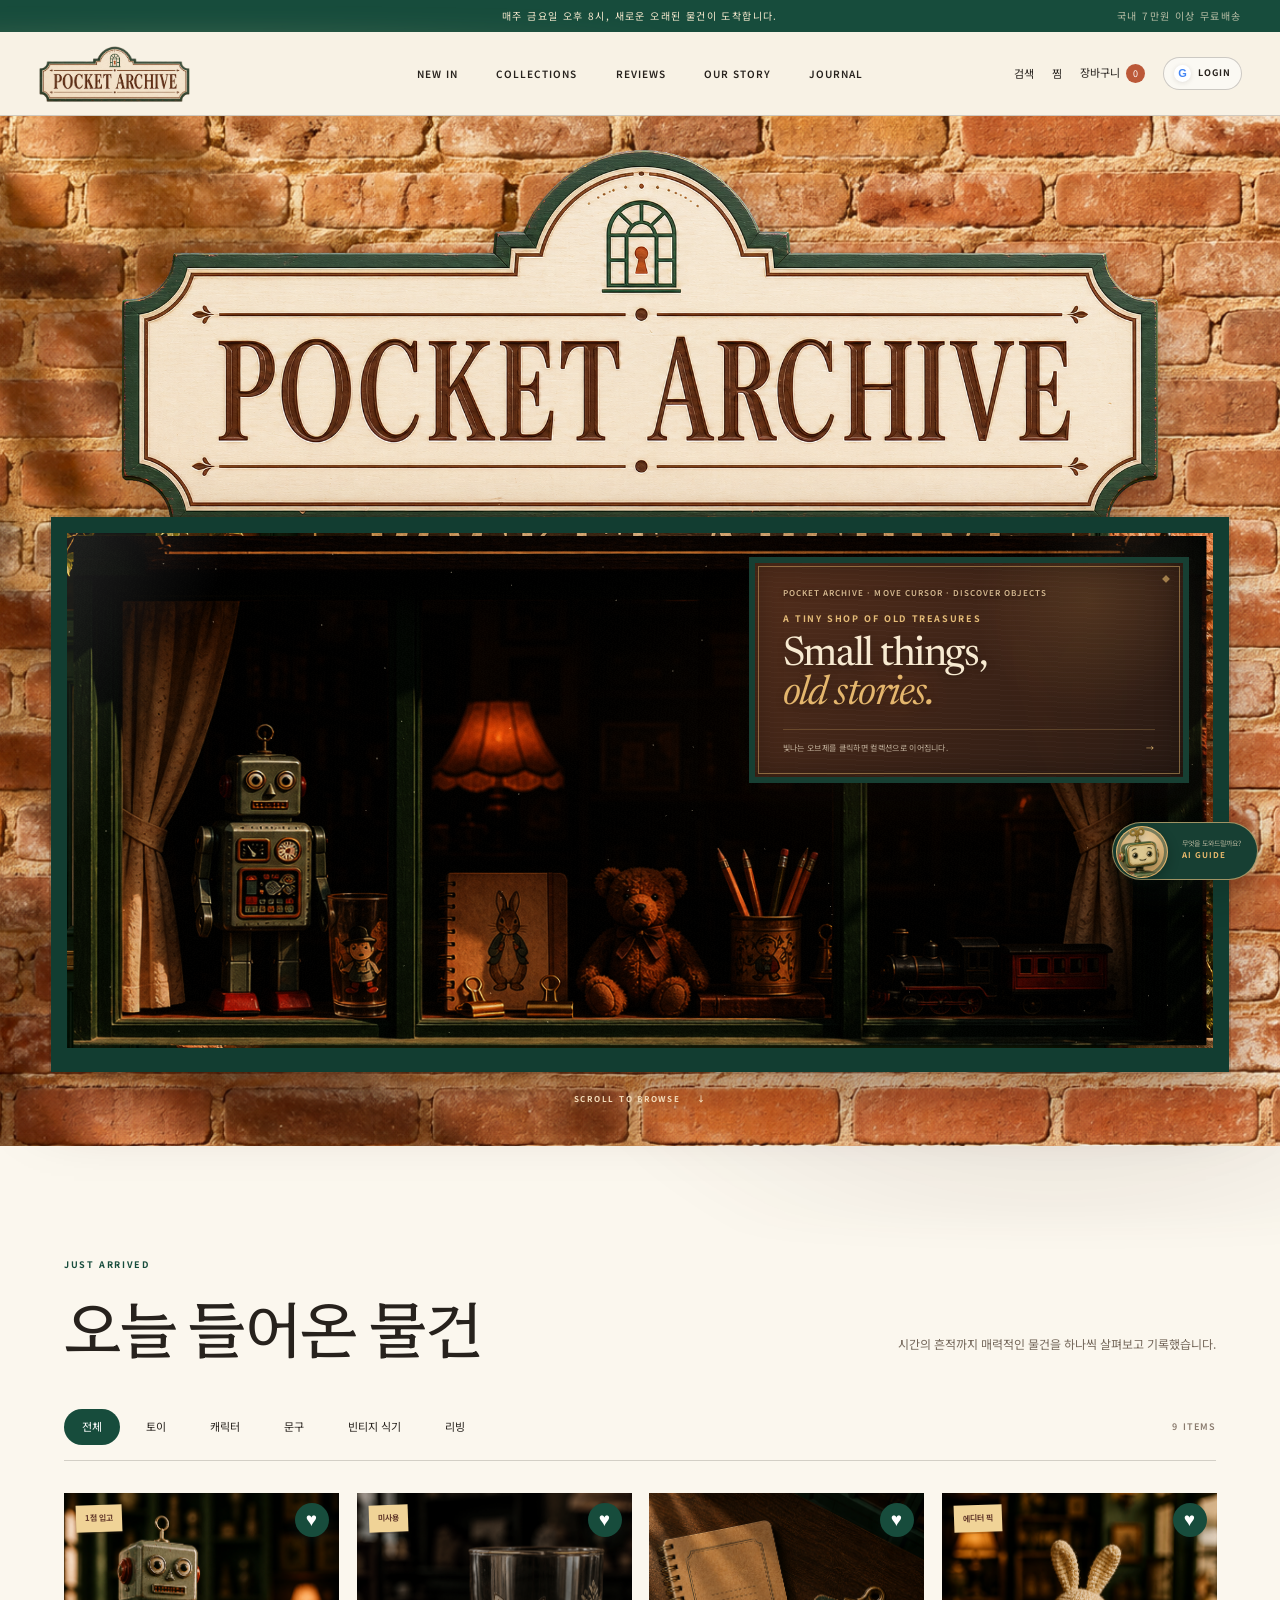
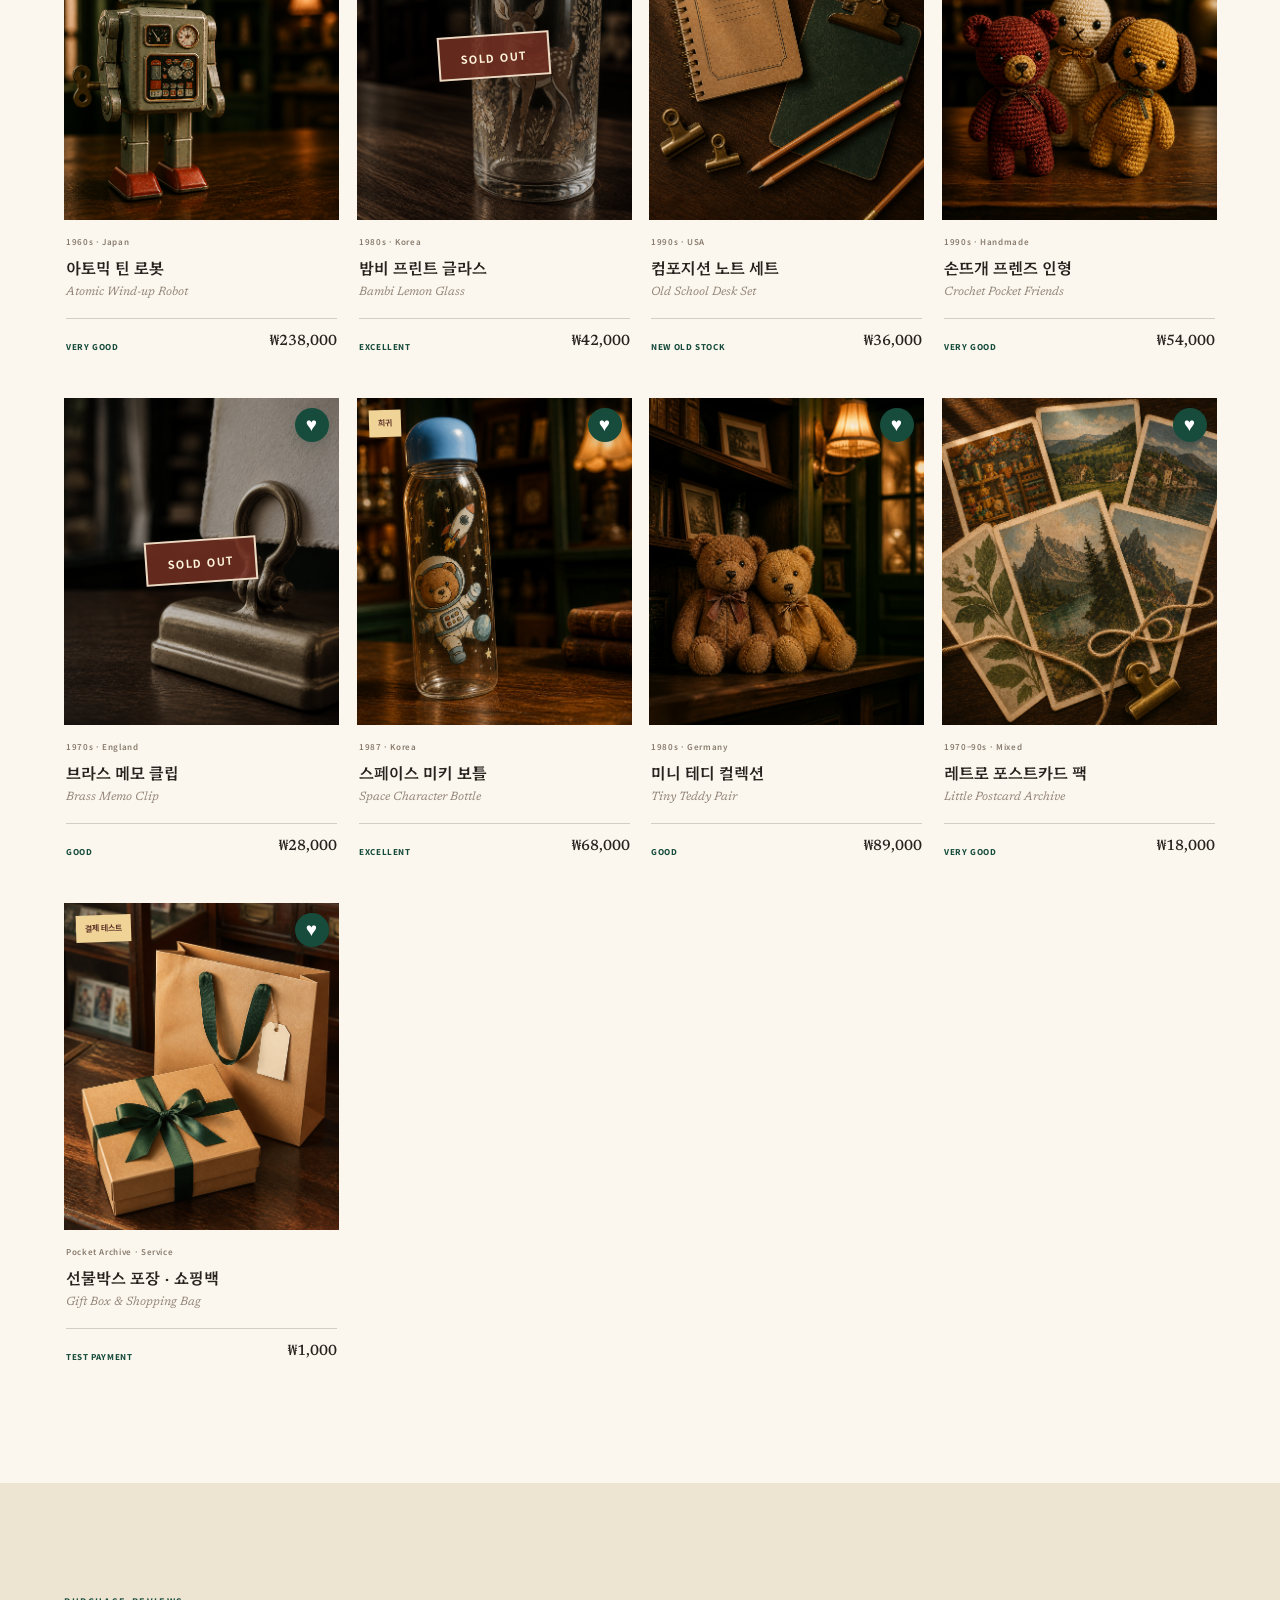
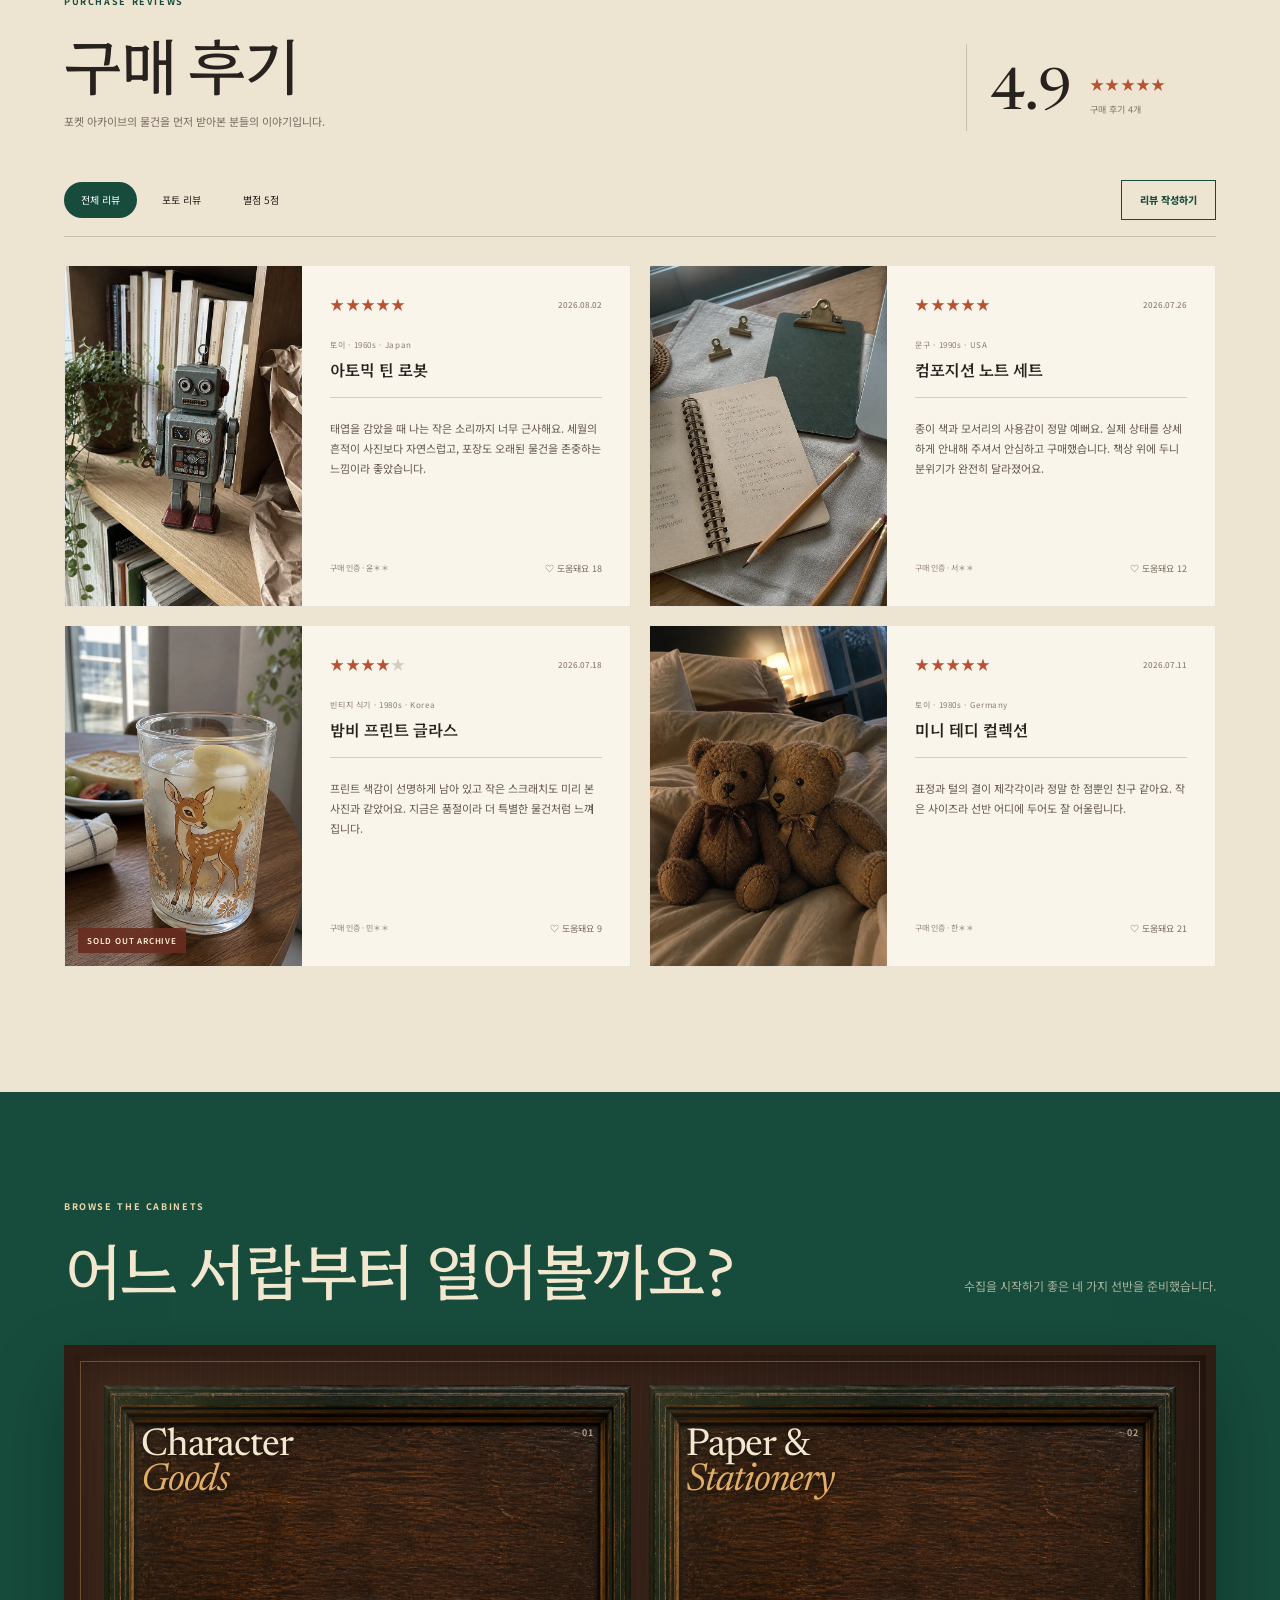
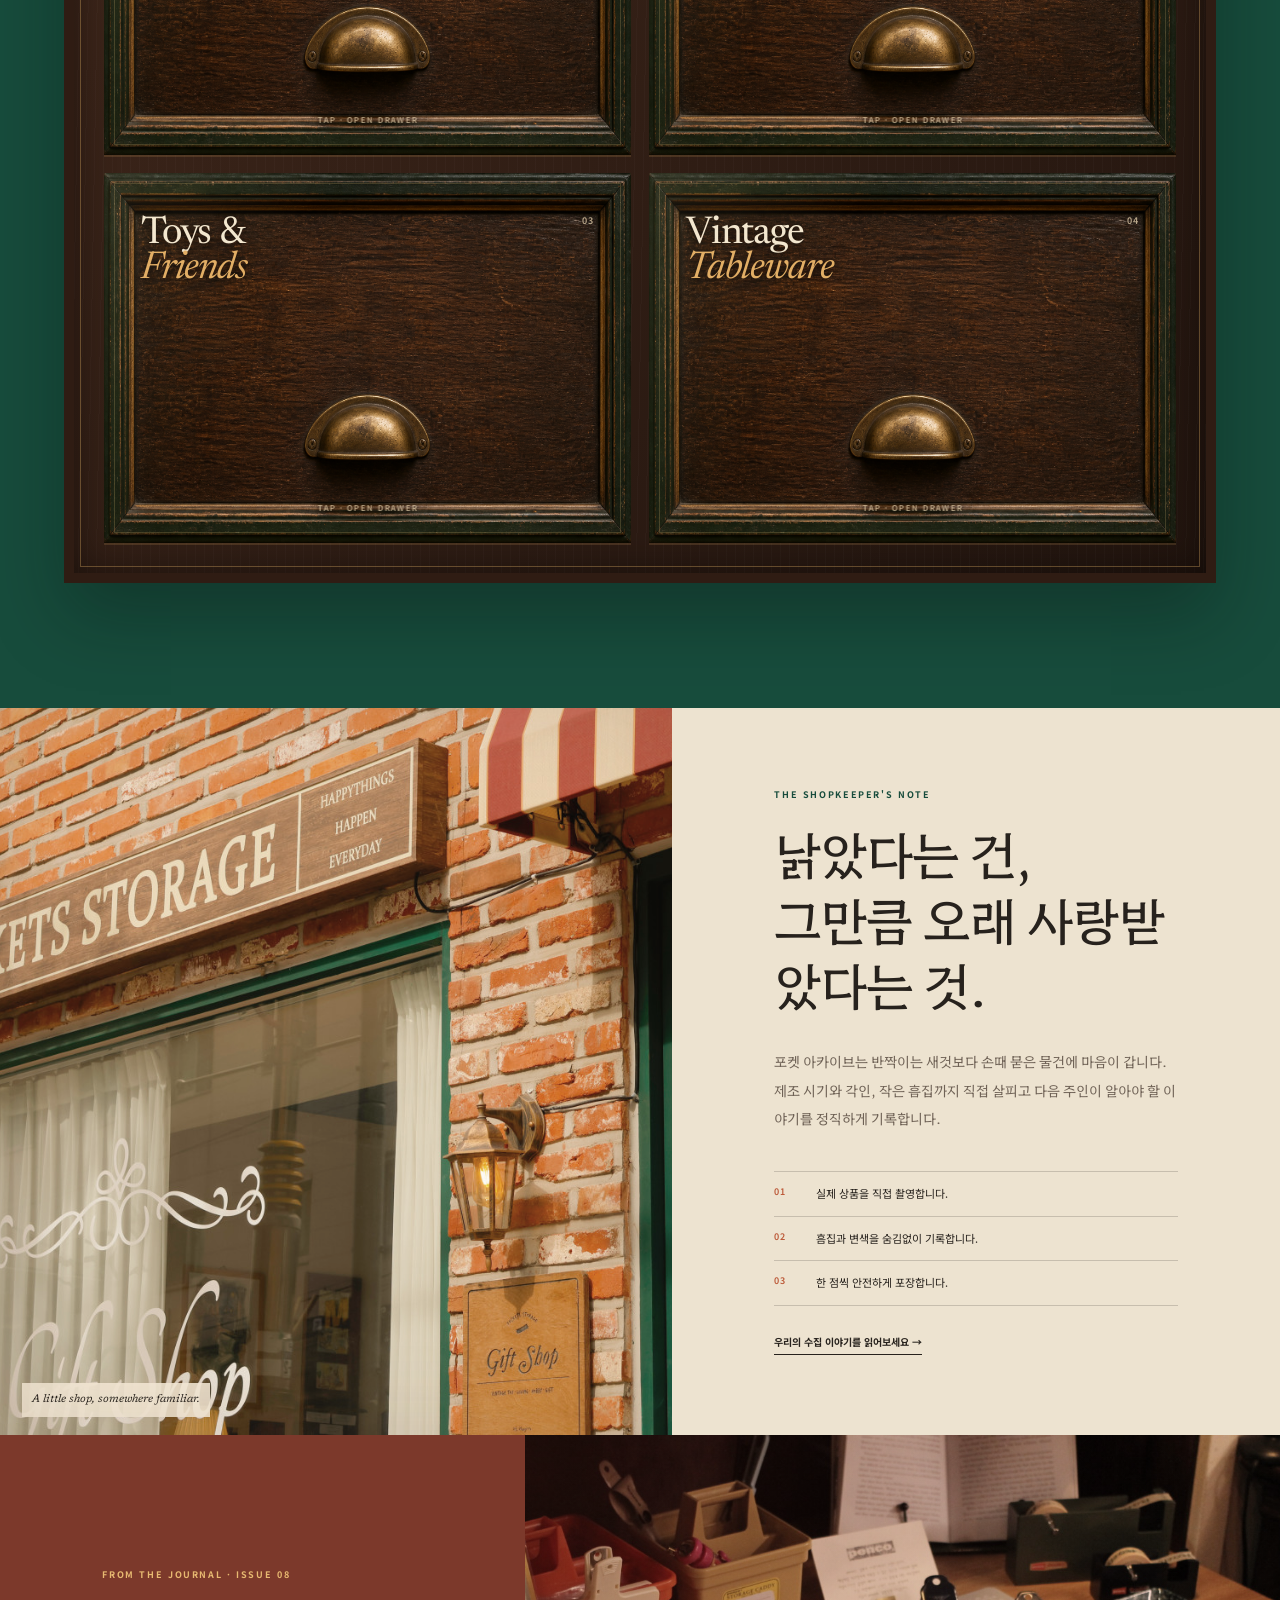
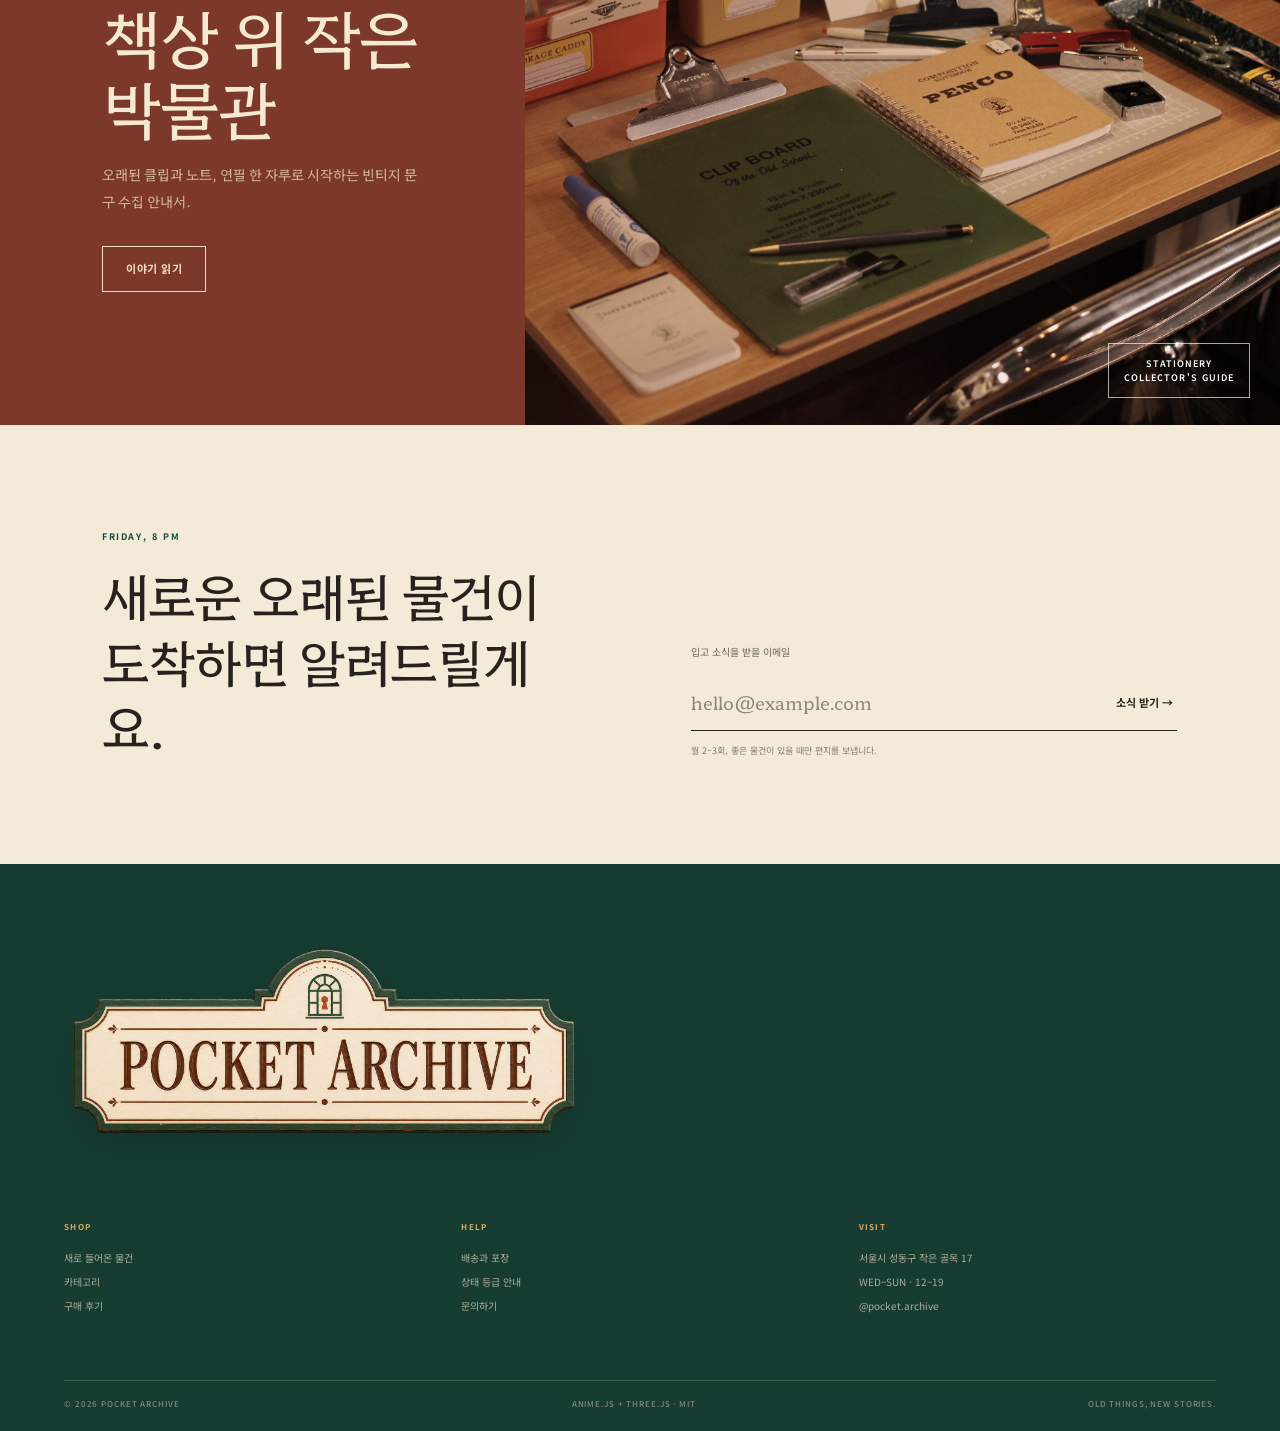
==== commit 9ce76702: "style: remove favorite button outline" ====
--- a/index.html
+++ b/index.html
@@ -8,8 +8,8 @@
     <meta property="og:description" content="오래된 물건들의 작은 상점, Pocket Archive." />
     <meta property="og:image" content="https://juliekimgold-web.github.io/og.png" />
     <title>Pocket Archive — 오래된 물건들의 작은 상점</title>
-    <script type="module" crossorigin src="/assets/src-Bn_2J9Gm.js"></script>
-    <link rel="stylesheet" crossorigin href="/assets/src-DFvsWDjX.css">
+    <script type="module" crossorigin src="/assets/src-DFPSJand.js"></script>
+    <link rel="stylesheet" crossorigin href="/assets/src-DQDSViZi.css">
   </head>
   <body>
     <div id="root"></div>
--- a/assets/src-DQDSViZi.css
+++ b/assets/src-DQDSViZi.css
@@ -0,0 +1 @@
+@import "https://fonts.googleapis.com/css2?family=Hahmlet:wght@300;400;500;600;700&family=Newsreader:ital,opsz,wght@0,6..72,300..700;1,6..72,300..700&family=Noto+Sans+KR:wght@400;500;600;700&display=swap";.mypage-shell,.mypage-gate{color:#29231f;min-height:100vh;font-family:var(--font-sans);background:#eee6d7}.mypage-header{background:#f7f0e2e0;border-bottom:1px solid #3028222e;justify-content:space-between;align-items:center;height:92px;padding:0 5vw;display:flex}.mypage-brand{width:210px;height:66px;display:block}.mypage-brand img{object-fit:contain;width:100%;height:100%}.mypage-header>div{align-items:center;gap:38px;display:flex}.mypage-header span{color:#9d5138;letter-spacing:.17em;font-size:8px;font-weight:700}.mypage-header a:last-child{font-size:10px;font-weight:700}.member-hero{color:#f5e8ce;background:radial-gradient(circle at 76% 20%,#daa95c2e,#0000 26%),repeating-linear-gradient(2deg,#ffffff05 0 1px,#0000 1px 5px),#193f34;grid-template-columns:auto 1fr auto;align-items:center;gap:34px;min-height:330px;padding:55px 7vw;display:grid;overflow:hidden;box-shadow:inset 0 -20px 45px #0714102e}.member-avatar{outline-offset:5px;width:104px;height:104px;font-family:var(--font-display);background:#7c432f;border:5px solid #d9af70;border-radius:50%;outline:1px solid #ffedc4b3;place-items:center;font-size:42px;display:grid;overflow:hidden}.member-avatar img{object-fit:cover;width:100%;height:100%}.member-hero>div:nth-child(2)>span{color:#dbb274;letter-spacing:.15em;font-size:8px;font-weight:700}.member-hero h1{font-family:var(--font-serif-ko);letter-spacing:-.045em;margin:12px 0 0;font-size:clamp(44px,5vw,70px);font-weight:420;line-height:1.06}.member-hero h1 i{color:#e2b771;font-family:var(--font-display);font-weight:400}.member-hero dl{border:1px solid #eed7ab40;grid-template-columns:repeat(3,auto);gap:0;margin:0;display:grid}.member-hero dl div{border-right:1px solid #eed7ab33;min-width:108px;padding:20px 22px}.member-hero dl div:last-child{border:0}.member-hero dt{color:#d5aa69;letter-spacing:.14em;font-size:7px;font-weight:700}.member-hero dd{font-family:var(--font-display);margin:8px 0 0;font-size:18px}.mypage-layout{grid-template-columns:230px 1fr;gap:46px;width:min(1400px,92vw);margin:0 auto;padding:68px 0 120px;display:grid}.account-nav{border-top:3px solid #193f34;border-bottom:1px solid #30282238;flex-direction:column;align-self:start;padding:23px 0;display:flex;position:sticky;top:24px}.account-nav>span{color:#9d5138;letter-spacing:.16em;margin:0 15px 18px;font-size:8px;font-weight:700}.account-nav a{font-family:var(--font-serif-ko);border-top:1px solid #3028221f;align-items:center;gap:12px;padding:14px 15px;font-size:13px;display:flex}.account-nav a:hover{background:#ffffff5c}.account-nav a b{color:#a26048;font:600 8px var(--font-sans)}.account-nav a em{color:#f3e4c9;background:#193f34;border-radius:50%;place-items:center;min-width:20px;height:20px;margin-left:auto;font-size:8px;font-style:normal;display:inline-grid}.account-nav button{cursor:pointer;color:#76695e;text-align:left;background:0 0;border:0;border-bottom:1px solid #847669;margin:20px 15px 0;padding:10px 0;font-size:9px}.account-content{min-width:0}.mypage-notice{z-index:20;color:#6e3e2d;background:#efe0c4;border:1px solid #975f404d;justify-content:space-between;margin-bottom:16px;padding:14px 17px;font-size:10px;display:flex;position:sticky;top:12px;box-shadow:0 8px 20px #33251c1a}.mypage-notice button{cursor:pointer;background:0 0;border:0}.account-panel{background:#f7f1e5;border:1px solid #30282229;margin-bottom:32px;padding:46px 50px 50px;scroll-margin-top:24px;box-shadow:0 16px 40px #34271d12}.panel-heading{border-bottom:1px solid #30282229;justify-content:space-between;align-items:end;gap:32px;margin-bottom:34px;padding-bottom:25px;display:flex}.panel-heading span{color:#9d5138;letter-spacing:.15em;font-size:8px;font-weight:700}.panel-heading h2{font-family:var(--font-serif-ko);letter-spacing:-.035em;margin:7px 0 0;font-size:37px;font-weight:440}.panel-heading p{color:#7b6e62;max-width:260px;margin:0 0 3px;font-size:10px;line-height:1.6}.panel-heading>button{color:#193f34;cursor:pointer;background:0 0;border:1px solid #193f34;padding:10px 15px;font-size:9px;font-weight:700}.profile-form{grid-template-columns:1fr 1fr;gap:19px 15px;display:grid}.profile-form label:not(.consent-row),.address-meta-grid label{flex-direction:column;gap:8px;display:flex}.profile-form label span,.address-meta-grid label span{color:#74675b;font-size:9px;font-weight:700}.profile-form input:not([type=checkbox]),.address-meta-grid input{background:#fffdf8;border:1px solid #30282233;border-radius:0;outline:none;height:48px;padding:0 14px;font-size:11px}.profile-form input:focus,.address-meta-grid input:focus{border-color:#193f34;box-shadow:0 0 0 2px #193f3414}.profile-form input[readonly]{color:#7b7065;background:#ece5d8}.consent-row{color:#72665b;grid-column:1/-1;align-items:center;gap:9px;margin-top:3px;font-size:10px;display:flex}.consent-row input,.default-check input{accent-color:#193f34}.ledger-button{color:#f5e7cd;cursor:pointer;letter-spacing:.03em;background:#193f34;border:0;min-height:49px;padding:0 24px;font-size:10px;font-weight:700}.ledger-button:disabled{cursor:wait;opacity:.55}.profile-form .ledger-button{grid-column:1/-1;justify-self:end;min-width:180px}.saved-address-list{gap:10px;display:grid}.saved-address-list article{background:#fffdf8ad;border:1px solid #3028222b;grid-template-columns:54px 1fr auto;gap:18px;padding:23px 20px;display:grid;position:relative}.saved-address-list article.is-default{border-color:#193f34ad;box-shadow:inset 4px 0 #193f34}.address-index{color:#a3674e;font-family:var(--font-display);align-self:start;font-size:20px}.address-copy>div{align-items:center;gap:9px;display:flex}.address-copy strong{font-family:var(--font-serif-ko);font-size:17px;font-weight:600}.address-copy em{color:#f4e4c7;background:#193f34;padding:4px 7px;font-size:7px;font-style:normal}.address-copy>b{margin:10px 0 5px;font-size:10px;display:block}.address-copy p{color:#74685d;margin:0;font-size:10px;line-height:1.7}.address-actions{align-items:start;gap:5px;display:flex}.address-actions button{cursor:pointer;color:#6d6156;background:0 0;border:1px solid #30282230;padding:7px 9px;font-size:8px}.address-actions button:first-child{color:#8b4935;border-color:#8b5943}.address-actions button.is-map-active{color:#f4e4c7;background:#193f34;border-color:#193f34}.kakao-map-card{background:#eee4d3;border:1px solid #30282233;margin-top:20px;overflow:hidden}.kakao-map-heading{border-bottom:1px solid #30282229;justify-content:space-between;align-items:center;gap:20px;min-height:61px;padding:13px 17px;display:flex}.kakao-map-heading>div{align-items:baseline;gap:10px;min-width:0;display:flex}.kakao-map-heading span{color:#a45e43;letter-spacing:.16em;font-size:7px;font-weight:800}.kakao-map-heading strong{font-family:var(--font-serif-ko);text-overflow:ellipsis;white-space:nowrap;font-size:16px;font-weight:600;overflow:hidden}.kakao-map-heading a{color:#5d5046;flex:none;font-size:8px;font-weight:700}.kakao-map-stage{background:#d8cdbb;height:330px;position:relative;overflow:hidden}.kakao-map-canvas{width:100%;height:100%}.kakao-map-message{color:#6f6255;text-align:center;background:radial-gradient(circle at 50% 42%,#f6ecd7f5,#e0d3bcf0);align-content:center;justify-items:center;gap:7px;padding:20px;display:grid;position:absolute;inset:0}.kakao-map-message span{font-size:9px}.kakao-map-message b{font-family:var(--font-serif-ko);font-size:15px;font-weight:520}.kakao-map-message i{border:2px solid #193f3433;border-top-color:#193f34;border-radius:50%;width:24px;height:24px;animation:.8s linear infinite kakaoMapSpin}.kakao-map-address{color:#6e6258;border-top:1px solid #30282224;margin:0;padding:12px 17px;font-size:9px;line-height:1.6}.address-editor .kakao-map-card{background:#efdcbb14;border-color:#e1b8774d;margin:18px 0 0}.address-editor .kakao-map-heading{border-color:#e1b87738}.address-editor .kakao-map-heading span{color:#e0b36e}.address-editor .kakao-map-heading strong,.address-editor .kakao-map-heading a{color:#ead7b9}.address-editor .kakao-map-address{color:#d3bd9c;border-color:#e1b87733}.kakao-map-card.is-compact .kakao-map-stage{height:250px}@keyframes kakaoMapSpin{to{transform:rotate(360deg)}}.empty-address{text-align:center;background:#fffdf866;border:1px dashed #3028223d;padding:48px 20px}.empty-address span{font-family:var(--font-serif-ko);font-size:17px}.empty-address p{color:#7e7164;margin:8px 0 0;font-size:10px}.address-editor{outline-offset:-11px;color:#f4e5ca;background:linear-gradient(#ffffff06,#ffffff06),#442d23;border:6px solid #5b392a;outline:1px solid #b88a55;margin-top:28px;padding:31px}.address-editor>div:first-child{margin-bottom:22px}.address-editor>div:first-child span{color:#dda967;letter-spacing:.15em;font-size:8px;font-weight:700}.address-editor h3{font-family:var(--font-serif-ko);margin:6px 0 0;font-size:27px;font-weight:460}.address-meta-grid{grid-template-columns:repeat(3,1fr);gap:10px;margin-bottom:18px;display:grid}.address-editor .address-meta-grid label span,.address-editor .kakao-address-fieldset label>span{color:#d4b98e}.address-editor .address-meta-grid input{color:#2a231e;background:#fffbf1ed;border-color:#f4e5ca38}.address-editor .kakao-address-fieldset{background:#efdcbb14;border-color:#e1b8774d}.address-editor .kakao-address-fieldset legend{color:#e0b36e}.address-editor .address-status{color:#c9b495}.default-check{color:#dcc5a1;align-items:center;gap:9px;margin:15px 0 20px;font-size:10px;display:flex}.editor-actions{align-items:center;gap:12px;display:flex}.editor-actions .ledger-button{color:#2f251d;background:#e1b36c}.editor-actions>button:last-child:not(.ledger-button){color:#ead6b5;cursor:pointer;background:0 0;border:0;border-bottom:1px solid #f4e5ca80;padding:12px;font-size:9px}.mypage-gate{background:radial-gradient(circle at 20% 20%,#e0b26529,#0000 30%),#173d32;place-items:center;padding:28px;display:grid;position:relative;overflow:hidden}.mypage-gate:before{content:"";pointer-events:none;border:1px solid #e5be7d47;position:absolute;inset:20px}.mypage-logo{width:210px;height:70px;position:absolute;top:27px;left:38px}.mypage-logo img{object-fit:contain;width:100%;height:100%}.login-ledger,.mypage-gate>div:not(.account-loading){outline-offset:-14px;text-align:center;background:#f1e5cf;border:8px solid #5b392a;outline:1px solid #c6975d;width:min(580px,100%);padding:56px;position:relative;box-shadow:0 30px 70px #06120e6b}.login-ledger>span,.mypage-gate>div>span{color:#9d5138;letter-spacing:.17em;font-size:8px;font-weight:700}.login-ledger h1,.mypage-gate h1{font-family:var(--font-serif-ko);margin:14px 0 18px;font-size:42px;font-weight:440;line-height:1.2}.login-ledger p,.mypage-gate p{color:#75685c;max-width:390px;margin:0 auto 25px;font-size:11px;line-height:1.8}.login-ledger button{cursor:pointer;background:#fff;border:1px solid #30282233;min-width:210px;height:50px;font-size:11px;font-weight:700}.login-ledger button b{color:#fff;background:#4285f4;border-radius:50%;place-items:center;width:22px;height:22px;margin-right:10px;display:inline-grid}.login-ledger small{color:#9b4e39;margin-top:15px;display:block}.account-loading{gap:8px;display:flex}.account-loading span{background:#e3b36a;border-radius:50%;width:11px;height:11px;animation:.8s ease-in-out infinite alternate accountPulse}.account-loading span:nth-child(2){animation-delay:.15s}.account-loading span:nth-child(3){animation-delay:.3s}@keyframes accountPulse{to{opacity:.3;transform:translateY(-8px)}}@media (width<=980px){.member-hero{grid-template-columns:auto 1fr}.member-hero dl{grid-column:1/-1}.mypage-layout{grid-template-columns:1fr}.account-nav{border-top-width:2px;grid-template-columns:repeat(3,1fr);padding:0;display:grid;position:static}.account-nav>span,.account-nav button{grid-column:1/-1}.account-nav a{border-right:1px solid #3028221f}}@media (width<=680px){.mypage-header{height:72px;padding:0 16px}.mypage-brand{width:155px;height:52px}.mypage-header span{display:none}.member-hero{padding:48px 22px;display:block}.member-avatar{width:78px;height:78px;margin-bottom:25px}.member-hero h1{font-size:43px}.member-hero dl{display:none}.mypage-layout{width:auto;margin:0 14px;padding:25px 0 70px}.account-nav{grid-template-columns:1fr}.account-nav>span,.account-nav button{grid-column:auto}.account-panel{padding:33px 18px 24px}.panel-heading{display:block}.panel-heading p,.panel-heading>button{margin-top:16px}.profile-form{grid-template-columns:1fr}.consent-row,.profile-form .ledger-button{grid-column:auto}.profile-form .ledger-button{width:100%}.saved-address-list article{grid-template-columns:36px 1fr;padding:20px 14px}.address-actions{flex-wrap:wrap;grid-column:2}.kakao-map-stage{height:270px}.kakao-map-card.is-compact .kakao-map-stage{height:220px}.kakao-map-heading>div{gap:4px;display:grid}.address-editor{margin-left:-6px;margin-right:-6px;padding:28px 17px}.address-meta-grid{grid-template-columns:1fr}.mypage-logo{top:22px;left:50%;transform:translate(-50%)}.login-ledger,.mypage-gate>div:not(.account-loading){padding:45px 22px}.login-ledger h1,.mypage-gate h1{font-size:34px}}.journal-page-shell{color:#282018;background:#f3ecdd;min-width:320px;overflow:hidden}.journal-header{z-index:20;-webkit-backdrop-filter:blur(14px);backdrop-filter:blur(14px);background:#f5eedff0;border-bottom:1px solid #27362a2e;grid-template-columns:220px 1fr 220px;align-items:center;height:78px;padding:0 4vw;display:grid;position:sticky;top:0}.journal-brand{align-items:center;width:190px;height:60px;display:flex}.journal-brand img{object-fit:contain;width:100%;height:100%}.journal-header>span{color:#1a493a;font:700 9px var(--font-sans);letter-spacing:.2em;text-align:center}.journal-back{color:#71382d;justify-self:end;font-size:10px;font-weight:700}.journal-hero{color:#f4e6cc;background:#183e33;grid-template-columns:.82fr 1.18fr;min-height:720px;display:grid}.journal-hero-copy{flex-direction:column;justify-content:center;padding:80px 7vw;display:flex}.journal-hero-copy>span,.journal-section-title>span,.reader-kicker,.journal-ending>span{color:#d7a45f;font:700 9px var(--font-sans);letter-spacing:.18em}.journal-hero h1{font-family:var(--font-serif-ko);letter-spacing:-.055em;margin:24px 0 28px;font-size:clamp(48px,5.4vw,78px);font-weight:430;line-height:1.18}.journal-hero p{color:#f4e6ccb3;max-width:490px;font-family:var(--font-serif-ko);margin:0;font-size:15px;line-height:2}.journal-hero-image{min-height:720px;position:relative;overflow:hidden}.journal-hero-image:after{content:"";pointer-events:none;position:absolute;inset:0;box-shadow:inset 40px 0 80px #091f186b}.journal-hero-image img{object-fit:cover;filter:saturate(.75)sepia(.12);width:100%;height:100%}.journal-library{padding:120px 5vw 140px}.journal-section-title{grid-template-columns:1fr auto;align-items:end;max-width:1440px;margin:0 auto 50px;display:grid}.journal-section-title h2{font-family:var(--font-serif-ko);letter-spacing:-.045em;margin:12px 0 0;font-size:clamp(42px,5vw,66px);font-weight:430}.journal-section-title p{color:#74685b;grid-area:1/2/3;max-width:320px;margin:0 0 8px 50px;font-size:11px;line-height:1.8}.journal-card-grid{border-top:1px solid #b8aa96;border-left:1px solid #b8aa96;grid-template-columns:repeat(3,1fr);max-width:1440px;margin:auto;display:grid}.journal-card{min-width:0;color:inherit;cursor:pointer;text-align:left;background:0 0;border:1px solid #b8aa96;border-top:0;border-left:0;padding:0;transition:background .25s,transform .25s;overflow:hidden}.journal-card:hover,.journal-card.is-selected{background:#eadbc2}.journal-card-image{height:280px;display:block;position:relative;overflow:hidden}.journal-card-image img{object-fit:cover;filter:saturate(.7)sepia(.08);width:100%;height:100%;transition:transform .6s cubic-bezier(.2,.75,.2,1),filter .4s}.journal-card:hover img{filter:saturate(.9);transform:scale(1.045)}.journal-card-image b{color:#71382d;width:35px;height:35px;font:700 9px var(--font-sans);background:#f4ead7;border-radius:50%;place-items:center;display:grid;position:absolute;top:14px;right:16px}.journal-card-copy{flex-direction:column;min-height:245px;padding:27px 28px 25px;display:flex}.journal-card-copy small{color:#8b4c3d;font:700 8px var(--font-sans);letter-spacing:.13em}.journal-card-copy strong{font-family:var(--font-serif-ko);letter-spacing:-.025em;margin:15px 0 12px;font-size:25px;font-weight:550;line-height:1.35}.journal-card-copy>span{color:#75695d;font-size:11px;line-height:1.75}.journal-card-copy i{color:#1d4a3c;margin-top:auto;padding-top:22px;font-size:9px;font-style:normal;font-weight:800}.journal-reader{background:#eee1ca;border-top:1px solid #684d312e;grid-template-columns:minmax(220px,.36fr) minmax(0,1fr);padding:115px max(5vw,50vw - 720px);scroll-margin-top:78px;display:grid}.reader-aside{color:#7b4938;flex-direction:column;align-self:start;padding:7px 50px 0 0;display:flex;position:sticky;top:118px}.reader-aside span{font:700 10px var(--font-sans);letter-spacing:.18em}.reader-aside strong{font-family:var(--font-display);margin:16px 0 9px;font-size:34px;font-weight:450}.reader-aside small{color:#87796b;font:600 8px var(--font-sans);letter-spacing:.12em}.reader-main{border-left:1px solid #bbaa91;max-width:920px;padding-left:clamp(35px,7vw,105px);animation:.5s both readerEnter}@keyframes readerEnter{0%{opacity:0;transform:translateY(18px)}}.reader-main h2{max-width:760px;font-family:var(--font-serif-ko);letter-spacing:-.05em;margin:20px 0 27px;font-size:clamp(43px,5vw,70px);font-weight:460;line-height:1.2}.reader-intro{color:#5f554a;max-width:760px;font-family:var(--font-serif-ko);margin:0 0 55px;font-size:18px;line-height:2}.reader-main figure{margin:0 0 62px}.reader-main figure img{object-fit:cover;filter:saturate(.78)sepia(.07);width:100%;height:min(55vw,580px)}.reader-main figcaption{color:#8a7c6e;margin-top:12px;font-size:9px}.reader-main>section{max-width:760px;margin:0 0 48px}.reader-main>section h3,.reader-checklist h3{font-family:var(--font-serif-ko);letter-spacing:-.03em;margin:0 0 16px;font-size:28px;font-weight:600}.reader-main>section p{color:#5e554c;font-family:var(--font-serif-ko);margin:0;font-size:15px;line-height:2.15}.reader-checklist{background:#f7efdea3;border:1px solid #ad9471;max-width:760px;margin-top:70px;padding:35px 38px}.reader-checklist>span{color:#8b4a39;font:700 8px var(--font-sans);letter-spacing:.16em}.reader-checklist h3{margin-top:12px}.reader-checklist ul{border-top:1px solid #c6b79e;margin:24px 0 0;padding:20px 0 0;list-style:none}.reader-checklist li{color:#655b51;padding:8px 0 8px 25px;font-size:12px;position:relative}.reader-checklist li:before{content:"✓";color:#1c4a3b;font-weight:900;position:absolute;left:0}.journal-ending{color:#f4e6cc;text-align:center;background:#7b392d;padding:130px 5vw}.journal-ending h2{font-family:var(--font-serif-ko);letter-spacing:-.045em;margin:22px auto 36px;font-size:clamp(40px,5vw,67px);font-weight:430;line-height:1.28}.journal-ending a{border-bottom:1px solid #f4e6ccb3;padding-bottom:7px;font-size:11px;font-weight:700;display:inline-flex}@media (width<=900px){.journal-header{grid-template-columns:180px 1fr}.journal-header>span{display:none}.journal-hero{grid-template-columns:1fr}.journal-hero,.journal-hero-image{min-height:560px}.journal-card-grid{grid-template-columns:repeat(2,1fr)}.journal-reader{grid-template-columns:1fr}.reader-aside{margin-bottom:45px;position:static}.reader-main{border-left:0;padding-left:0}}@media (width<=600px){.journal-header{grid-template-columns:145px 1fr;height:68px;padding:0 16px}.journal-brand{width:140px;height:52px}.journal-back{font-size:8px}.journal-hero-copy{padding:72px 24px 64px}.journal-hero h1{font-size:44px}.journal-hero-image{min-height:420px}.journal-library{padding:85px 16px 95px}.journal-section-title{display:block}.journal-section-title p{margin:18px 0 0}.journal-card-grid{grid-template-columns:1fr}.journal-card{grid-template-columns:42% 58%;display:grid}.journal-card-image{height:100%;min-height:235px}.journal-card-copy{min-height:235px;padding:22px 18px}.journal-card-copy strong{font-size:20px}.journal-reader{padding:78px 20px 90px}.reader-main h2{font-size:42px}.reader-intro{font-size:16px}.reader-main figure img{height:380px}.reader-checklist{padding:28px 23px}}@layer properties{@supports (((-webkit-hyphens:none)) and (not (margin-trim:inline))) or ((-moz-orient:inline) and (not (color:rgb(from red r g b)))){*,:before,:after,::backdrop{--tw-rotate-x:initial;--tw-rotate-y:initial;--tw-rotate-z:initial;--tw-skew-x:initial;--tw-skew-y:initial;--tw-border-style:solid;--tw-shadow:0 0 #0000;--tw-shadow-color:initial;--tw-shadow-alpha:100%;--tw-inset-shadow:0 0 #0000;--tw-inset-shadow-color:initial;--tw-inset-shadow-alpha:100%;--tw-ring-color:initial;--tw-ring-shadow:0 0 #0000;--tw-inset-ring-color:initial;--tw-inset-ring-shadow:0 0 #0000;--tw-ring-inset:initial;--tw-ring-offset-width:0px;--tw-ring-offset-color:#fff;--tw-ring-offset-shadow:0 0 #0000;--tw-outline-style:solid;--tw-blur:initial;--tw-brightness:initial;--tw-contrast:initial;--tw-grayscale:initial;--tw-hue-rotate:initial;--tw-invert:initial;--tw-opacity:initial;--tw-saturate:initial;--tw-sepia:initial;--tw-drop-shadow:initial;--tw-drop-shadow-color:initial;--tw-drop-shadow-alpha:100%;--tw-drop-shadow-size:initial}}}@layer theme{:root,:host{--font-sans:ui-sans-serif, system-ui, sans-serif, "Apple Color Emoji", "Segoe UI Emoji", "Segoe UI Symbol", "Noto Color Emoji";--font-mono:ui-monospace, SFMono-Regular, Menlo, Monaco, Consolas, "Liberation Mono", "Courier New", monospace;--spacing:.25rem;--default-font-family:var(--font-sans);--default-mono-font-family:var(--font-mono)}}@layer base{*,:after,:before,::backdrop{box-sizing:border-box;border:0 solid;margin:0;padding:0}::file-selector-button{box-sizing:border-box;border:0 solid;margin:0;padding:0}html,:host{-webkit-text-size-adjust:100%;tab-size:4;line-height:1.5;font-family:var(--default-font-family,ui-sans-serif, system-ui, sans-serif, "Apple Color Emoji", "Segoe UI Emoji", "Segoe UI Symbol", "Noto Color Emoji");font-feature-settings:var(--default-font-feature-settings,normal);font-variation-settings:var(--default-font-variation-settings,normal);-webkit-tap-highlight-color:transparent}hr{height:0;color:inherit;border-top-width:1px}abbr:where([title]){-webkit-text-decoration:underline dotted;text-decoration:underline dotted}h1,h2,h3,h4,h5,h6{font-size:inherit;font-weight:inherit}a{color:inherit;-webkit-text-decoration:inherit;-webkit-text-decoration:inherit;-webkit-text-decoration:inherit;-webkit-text-decoration:inherit;text-decoration:inherit}b,strong{font-weight:bolder}code,kbd,samp,pre{font-family:var(--default-mono-font-family,ui-monospace, SFMono-Regular, Menlo, Monaco, Consolas, "Liberation Mono", "Courier New", monospace);font-feature-settings:var(--default-mono-font-feature-settings,normal);font-variation-settings:var(--default-mono-font-variation-settings,normal);font-size:1em}small{font-size:80%}sub,sup{vertical-align:baseline;font-size:75%;line-height:0;position:relative}sub{bottom:-.25em}sup{top:-.5em}table{text-indent:0;border-color:inherit;border-collapse:collapse}:-moz-focusring{outline:auto}progress{vertical-align:baseline}summary{display:list-item}ol,ul,menu{list-style:none}img,svg,video,canvas,audio,iframe,embed,object{vertical-align:middle;display:block}img,video{max-width:100%;height:auto}button,input,select,optgroup,textarea{font:inherit;font-feature-settings:inherit;font-variation-settings:inherit;letter-spacing:inherit;color:inherit;opacity:1;background-color:#0000;border-radius:0}::file-selector-button{font:inherit;font-feature-settings:inherit;font-variation-settings:inherit;letter-spacing:inherit;color:inherit;opacity:1;background-color:#0000;border-radius:0}:where(select:is([multiple],[size])) optgroup{font-weight:bolder}:where(select:is([multiple],[size])) optgroup option{padding-inline-start:20px}::file-selector-button{margin-inline-end:4px}::placeholder{opacity:1}@supports (not ((-webkit-appearance:-apple-pay-button))) or (contain-intrinsic-size:1px){::placeholder{color:currentColor}@supports (color:color-mix(in lab, red, red)){::placeholder{color:color-mix(in oklab, currentcolor 50%, transparent)}}}textarea{resize:vertical}::-webkit-search-decoration{-webkit-appearance:none}::-webkit-date-and-time-value{min-height:1lh;text-align:inherit}::-webkit-datetime-edit{display:inline-flex}::-webkit-datetime-edit-fields-wrapper{padding:0}::-webkit-datetime-edit{padding-block:0}::-webkit-datetime-edit-year-field{padding-block:0}::-webkit-datetime-edit-month-field{padding-block:0}::-webkit-datetime-edit-day-field{padding-block:0}::-webkit-datetime-edit-hour-field{padding-block:0}::-webkit-datetime-edit-minute-field{padding-block:0}::-webkit-datetime-edit-second-field{padding-block:0}::-webkit-datetime-edit-millisecond-field{padding-block:0}::-webkit-datetime-edit-meridiem-field{padding-block:0}::-webkit-calendar-picker-indicator{line-height:1}:-moz-ui-invalid{box-shadow:none}button,input:where([type=button],[type=reset],[type=submit]){appearance:button}::file-selector-button{appearance:button}::-webkit-inner-spin-button{height:auto}::-webkit-outer-spin-button{height:auto}[hidden]:where(:not([hidden=until-found])){display:none!important}}@layer components;@layer utilities{.visible{visibility:visible}.absolute{position:absolute}.fixed{position:fixed}.relative{position:relative}.static{position:static}.sticky{position:sticky}.start{inset-inline-start:var(--spacing)}.end{inset-inline-end:var(--spacing)}.container{width:100%}@media (width>=40rem){.container{max-width:40rem}}@media (width>=48rem){.container{max-width:48rem}}@media (width>=64rem){.container{max-width:64rem}}@media (width>=80rem){.container{max-width:80rem}}@media (width>=96rem){.container{max-width:96rem}}.block{display:block}.hidden{display:none}.inline-block{display:inline-block}.table{display:table}.transform{transform:var(--tw-rotate-x,) var(--tw-rotate-y,) var(--tw-rotate-z,) var(--tw-skew-x,) var(--tw-skew-y,)}.resize{resize:both}.border{border-style:var(--tw-border-style);border-width:1px}.shadow{--tw-shadow:0 1px 3px 0 var(--tw-shadow-color,#0000001a), 0 1px 2px -1px var(--tw-shadow-color,#0000001a);box-shadow:var(--tw-inset-shadow), var(--tw-inset-ring-shadow), var(--tw-ring-offset-shadow), var(--tw-ring-shadow), var(--tw-shadow)}.outline{outline-style:var(--tw-outline-style);outline-width:1px}.blur{--tw-blur:blur(8px);filter:var(--tw-blur,) var(--tw-brightness,) var(--tw-contrast,) var(--tw-grayscale,) var(--tw-hue-rotate,) var(--tw-invert,) var(--tw-saturate,) var(--tw-sepia,) var(--tw-drop-shadow,)}.filter{filter:var(--tw-blur,) var(--tw-brightness,) var(--tw-contrast,) var(--tw-grayscale,) var(--tw-hue-rotate,) var(--tw-invert,) var(--tw-saturate,) var(--tw-sepia,) var(--tw-drop-shadow,)}}:root{--cream:#f3ead8;--paper:#fbf7ee;--ink:#27221d;--green:#174c3c;--green-light:#286651;--brick:#bc5938;--brick-dark:#803c2d;--wood:#5b3729;--gold:#d39b42;--line:#27221d30;--font-display:"Newsreader", "Hahmlet", "Noto Serif KR", serif;--font-serif-ko:"Hahmlet", "Newsreader", "Noto Serif KR", serif;--font-sans:"Noto Sans KR", "Apple SD Gothic Neo", sans-serif}*{box-sizing:border-box}html{scroll-behavior:smooth}body{background:var(--paper);color:var(--ink);font-family:var(--font-sans);font-feature-settings:"kern" 1;-webkit-font-smoothing:antialiased;margin:0;font-weight:400;line-height:1.6}button,input{font:inherit}button,a{-webkit-tap-highlight-color:transparent}a{color:inherit;text-decoration:none}button{color:inherit}img{max-width:100%;display:block}.site-shell{min-width:320px;overflow:hidden}.scroll-progress{z-index:140;transform-origin:0;will-change:transform;pointer-events:none;background:#edbd73;height:3px;position:fixed;top:0;left:0;right:0;transform:scaleX(0)}[data-reveal]{will-change:transform, opacity}.announcement{background:var(--green);color:#f6e9ce;letter-spacing:.14em;justify-content:center;align-items:center;gap:40px;height:32px;padding:0 3vw;font-size:10px;display:flex}.announcement-side{opacity:.72;position:absolute;right:3vw}.site-header{z-index:40;border-bottom:1px solid var(--line);-webkit-backdrop-filter:blur(16px);backdrop-filter:blur(16px);background:#f8f2e5f0;grid-template-columns:1fr auto 1fr;align-items:center;height:84px;padding:0 3vw;display:grid;position:sticky;top:0}.brand{align-items:center;width:206px;height:58px;display:flex}.brand img{object-fit:contain;object-position:left center;width:100%;height:100%}.nav{font-family:var(--font-sans);letter-spacing:.1em;align-items:center;gap:clamp(20px,3vw,48px);font-size:10px;font-weight:600;display:flex}.nav a,.header-actions button{transition:color .2s}.nav a:hover,.header-actions button:hover{color:var(--brick)}.header-actions{justify-self:end;align-items:center;gap:18px;display:flex}.header-actions button{cursor:pointer;background:0 0;border:0;padding:8px 0;font-size:11px}.cart-count{background:var(--brick);color:#fff;border-radius:50%;place-items:center;width:19px;height:19px;margin-left:3px;font-size:9px;display:inline-grid}.auth-account{align-items:center;display:flex;position:relative}.header-actions .google-login-trigger{font-family:var(--font-sans);letter-spacing:.1em;background:#ffffff85;border:1px solid #27221d38;border-radius:999px;align-items:center;gap:7px;padding:7px 10px;font-size:9px;font-weight:700;display:inline-flex}.header-actions .google-login-trigger span{color:#4285f4;letter-spacing:0;background:#fff;border-radius:50%;place-items:center;width:17px;height:17px;font:700 11px Arial,sans-serif;display:grid;box-shadow:0 1px 5px #27221d1f}.header-actions .google-login-trigger:disabled{cursor:wait;opacity:.55}.header-actions .account-trigger{background:#ffffff94;border:1px solid #27221d33;border-radius:999px;align-items:center;gap:7px;padding:4px 8px 4px 4px;display:inline-flex}.account-trigger img,.account-trigger>span{object-fit:cover;background:var(--green);color:#fff;border-radius:50%;place-items:center;width:25px;height:25px;font-size:10px;display:grid}.account-trigger b{font-family:var(--font-sans);letter-spacing:.1em;font-size:9px}.account-popover{z-index:60;border:1px solid var(--line);background:var(--paper);width:270px;padding:21px;position:absolute;top:calc(100% + 15px);right:0;box-shadow:0 22px 50px #291d142e}.account-popover:before{content:"";border:7px solid #0000;border-bottom-color:var(--paper);position:absolute;bottom:100%;right:20px}.account-popover>*{display:block}.account-kicker{color:var(--brick);font-family:var(--font-sans);letter-spacing:.14em;margin-bottom:10px;font-size:8px;font-weight:700}.account-popover strong{font-family:var(--font-serif-ko);text-overflow:ellipsis;white-space:nowrap;font-size:18px;font-weight:550;overflow:hidden}.account-popover small{color:#817468;margin:5px 0 17px;font-size:11px;line-height:1.6}.account-page-link{border:1px solid var(--green);color:var(--green);font-family:var(--font-sans);text-align:center;margin-bottom:8px;padding:10px 12px;font-size:10px;font-weight:700}.account-page-link:hover{background:#174c3c14}.header-actions .account-popover button{border:1px solid var(--green);background:var(--green);color:#f8ead0;width:100%;font-family:var(--font-sans);padding:10px 12px;font-size:10px;font-weight:600}.menu-toggle{display:none}.search-panel{background:var(--paper);border-bottom:1px solid var(--line);grid-template-columns:260px 1fr auto;align-items:end;gap:30px;padding:26px 3vw 30px;display:grid;position:absolute;top:100%;left:0;right:0;box-shadow:0 22px 50px #291d1424}.search-panel label{font-family:var(--font-serif-ko);font-size:17px;font-weight:500}.search-panel input{border:0;border-bottom:1px solid var(--ink);background:0 0;outline:none;width:100%;padding:10px 0;font-size:20px}.search-panel a{padding-bottom:10px;font-size:12px;font-weight:700}.hero{isolation:isolate;background:#a45436 url(/brick-wall-hero.png) 50%/cover no-repeat;min-height:980px;padding:22px 4vw 40px;position:relative}.hero:before{content:"";z-index:-1;mix-blend-mode:soft-light;background:linear-gradient(112deg,#ffebbe33,#0000 36%,#4f211414);animation:14s ease-in-out infinite alternate facadeLight;position:absolute;inset:0}.brick-glow{z-index:-1;filter:blur(14px);mix-blend-mode:soft-light;background:radial-gradient(at 20% 15%,#ffe6ac42,#0000 32%),radial-gradient(at 78% 72%,#3b1f1529,#0000 34%);animation:18s cubic-bezier(.45,.05,.55,.95) infinite alternate facadeShadow;position:absolute;inset:-8%}@keyframes facadeLight{0%{opacity:.72;transform:translate(-1%)}to{opacity:1;transform:translate(1.5%,.5%)}}@keyframes facadeShadow{0%{transform:translate(-1.5%,-.5%)scale(1.01)}to{transform:translate(2%,1%)scale(1.04)}}.shop-sign{aspect-ratio:2.67;filter:drop-shadow(0 20px 24px #2d150c61);justify-content:center;align-items:center;width:min(1120px,84vw);margin:0 auto -24px;display:flex}.shop-sign img{object-fit:contain;width:100%;height:100%}.hero-window{aspect-ratio:2.12;background:#143f34;border:16px solid #123d31;border-bottom-width:24px;max-width:1450px;min-height:0;margin:0 auto;display:block;position:relative;overflow:hidden;box-shadow:0 30px 65px #33160c61,inset 0 0 0 2px #ffffff1a,0 0 0 2px #371f1429}.window-copy{z-index:5;outline-offset:-10px;color:#f7ead1;-webkit-backdrop-filter:blur(8px)saturate(.82);backdrop-filter:blur(8px)saturate(.82);background:radial-gradient(circle at 78% 18%,#dda85721,#0000 30%),repeating-linear-gradient(2deg,#ffffff05 0 1px,#0000 1px 5px),linear-gradient(135deg,#57301df2,#2a1b14f2);border:6px solid #173f33;outline:1px solid #e4b86d7a;width:min(440px,100% - 48px);margin:0;padding:24px 28px 22px;animation:5.5s ease-in-out infinite alternate bannerGlow;display:block;position:absolute;top:24px;right:24px;overflow:hidden;box-shadow:0 18px 42px #0f090659,inset 0 0 28px #08050352}.window-copy:before{content:"";z-index:0;pointer-events:none;background:linear-gradient(105deg,#0000 32%,#ffe2ab29 49%,#0000 66%);animation:8s ease-in-out infinite bannerShine;position:absolute;inset:-50% 75% -50% -35%;transform:translate(-45%)rotate(4deg)}.window-copy:after{content:"◆";color:#e2b56a9e;font-size:8px;position:absolute;top:10px;right:13px}.window-copy>*{z-index:1;position:relative}@keyframes bannerGlow{0%{box-shadow:0 18px 42px #0f090659,inset 0 0 28px #08050352}to{box-shadow:0 20px 48px #0f09066b,0 0 18px #deaa581f,inset 0 0 24px #0805033d}}@keyframes bannerShine{0%,32%{opacity:0;transform:translate(-45%)rotate(4deg)}50%{opacity:1}72%,to{opacity:0;transform:translate(430%)rotate(4deg)}}.window-copy .eyebrow{color:#e5bc78;margin-bottom:11px}.eyebrow{font-family:var(--font-sans);letter-spacing:.18em;color:var(--brick-dark);margin-bottom:18px;font-size:9px;font-weight:700;display:block}.eyebrow.green{color:var(--green)}.eyebrow.cream{color:#efd7ad}.window-copy h1{font-family:var(--font-display);letter-spacing:-.035em;text-shadow:0 2px 8px #00000047;margin:0;font-size:clamp(36px,3.2vw,49px);font-weight:420;line-height:.94}.hero-line{transform-origin:0 100%;display:block}.window-copy h1 i{color:#e4b66d;font-weight:400}.window-copy p{color:#f7ead1b8;margin:0;font-size:10px;line-height:1.75}.scene-action{letter-spacing:.04em;border-top:1px solid #e4b86d3b;padding-top:11px;margin-top:15px!important;font-size:8px!important}.scene-action span{float:right;color:#e7bd76}.hero-buttons{align-items:center;gap:22px;margin-top:15px;display:flex}.window-copy .button{border-color:#e4c188}.window-copy .button.primary{color:#173d32;background:#e7c17e}.window-copy .button.text{color:#f7ead1;border-color:#f7ead1b3}.button{border:1px solid var(--green);letter-spacing:.04em;justify-content:center;align-items:center;min-height:46px;padding:0 23px;font-size:11px;font-weight:700;transition:transform .2s,background .2s,color .2s;display:inline-flex}.button:hover{transform:translateY(-2px)}.button.primary{background:var(--green);color:#fff}.button.text{border:0;border-bottom:1px solid var(--ink);min-height:0;padding:0 0 5px}.button.text span{margin-left:20px}.scene-wrap{background:#143f34;min-height:0;position:absolute;inset:0;overflow:hidden}.photoreal-window{cursor:crosshair;background:#251b15 url(/og.png) 50% 68%/cover no-repeat;position:absolute;inset:0}.photoreal-window canvas{opacity:0;width:100%;height:100%;transition:opacity .75s;display:block}.photoreal-window[data-ready=true] canvas{opacity:1}.three-window{cursor:crosshair;position:absolute;inset:0}.three-window canvas{width:100%;height:100%;display:block}.window-reflection{z-index:2;pointer-events:none;mix-blend-mode:screen;background:linear-gradient(110deg,#0000 25%,#ffffff1f 46%,#0000 61%);animation:9s cubic-bezier(.3,.7,.2,1) infinite alternate glassSweep;position:absolute;inset:-25% 62% -25% -35%;transform:translate(-12%)rotate(7deg)}@keyframes glassSweep{45%,to{transform:translate(65%)rotate(7deg)}}.scene-hint{z-index:4;color:#ffe2b1c7;font:600 8px var(--font-sans);letter-spacing:.13em;text-shadow:0 1px 4px #00000080;margin-bottom:14px;display:block;position:static}.touch-hint{display:none}.scroll-note{color:#f5debc;letter-spacing:.22em;gap:16px;width:max-content;margin:21px auto 0;font-size:8px;font-weight:700;display:flex}.products-section{background:var(--paper);padding:112px 5vw 120px}.section-heading{justify-content:space-between;align-items:end;gap:40px;max-width:1440px;margin:0 auto 48px;display:flex}.section-heading h2{font-family:var(--font-serif-ko);letter-spacing:-.035em;margin:0;font-size:clamp(39px,5vw,62px);font-weight:430;line-height:1.14}.section-heading p{color:#75685b;max-width:380px;margin:0 0 6px;font-size:12px;line-height:1.8}.filter-row{border-bottom:1px solid var(--line);gap:8px;max-width:1440px;margin:0 auto 32px;padding-bottom:15px;display:flex}.filter-row button{cursor:pointer;background:0 0;border:1px solid #0000;border-radius:50px;padding:8px 17px;font-size:11px}.filter-row button:hover{border-color:var(--line)}.filter-row button.active{background:var(--green);color:#fff}.result-count{color:#8a7b6e;font:600 9px var(--font-sans);letter-spacing:.12em;align-self:center;margin-left:auto}.product-grid{grid-template-columns:repeat(4,1fr);gap:44px 18px;max-width:1440px;margin:0 auto;display:grid}.product-card{min-width:0}.product-media{aspect-ratio:.84;background:#e8dfcd;position:relative;overflow:hidden;transform:translateZ(0)}.product-media:after{content:"";z-index:1;pointer-events:none;background:linear-gradient(112deg,#0000 20%,#ffffff38 48%,#0000 72%);transition:transform .85s cubic-bezier(.18,.7,.2,1);position:absolute;inset:0;transform:translate(-120%)}.product-card:hover .product-media:after{transform:translate(120%)}.media-button{cursor:pointer;background:0 0;border:0;width:100%;height:100%;padding:0}.product-media img{object-fit:cover;width:100%;height:100%;transition:transform .55s cubic-bezier(.2,.7,.2,1),filter .3s}.product-card:hover .product-media img{transform:scale(1.035)}.paper-badge{z-index:2;color:#63392b;background:#f0d397;padding:7px 9px;font-size:8px;font-weight:700;transition:transform .35s cubic-bezier(.2,.8,.2,1);position:absolute;top:12px;left:12px;transform:rotate(-2deg);box-shadow:1px 2px #4128162e}.product-card:hover .paper-badge{transform:rotate(1deg)translateY(-2px)}.sold-out-stamp{z-index:3;color:#fff3dc;min-width:112px;font:700 11px var(--font-sans);letter-spacing:.14em;text-align:center;background:#712f22e0;border:2px solid #f9eed6e6;padding:13px 16px 11px;position:absolute;top:50%;left:50%;transform:translate(-50%,-50%)rotate(-4deg);box-shadow:0 8px 24px #24130d40}.product-card.is-sold-out .product-media img{filter:saturate(.45)brightness(.78)}.product-card.is-sold-out:hover .product-media img{transform:none}.favorite{z-index:2;background:var(--green);color:#fff;cursor:pointer;text-align:center;border:0;border-radius:50%;outline:0;place-items:center;width:34px;height:34px;padding:0 0 1px;font-family:Arial,sans-serif;font-size:19px;font-weight:400;line-height:1;transition:transform .35s cubic-bezier(.18,.9,.2,1),color .2s,box-shadow .2s;display:grid;position:absolute;top:10px;right:10px;box-shadow:0 5px 13px #173d3233}.favorite:hover{color:#f2d9d2;transform:scale(1.12)rotate(-7deg);box-shadow:0 7px 17px #173d324d}.favorite.is-active{color:#e24f3f;box-shadow:0 5px 13px #173d323d}.quick-add{z-index:2;color:#fff;cursor:pointer;background:#174c3cf2;border:0;min-height:40px;font-size:10px;font-weight:700;transition:transform .42s cubic-bezier(.16,.8,.2,1);position:absolute;bottom:12px;left:12px;right:12px;transform:translateY(58px)}.quick-add:disabled{cursor:not-allowed;background:#453c34e6}.product-card:hover .quick-add,.quick-add:focus-visible{transform:translateY(0)}.product-copy{cursor:pointer;text-align:left;background:0 0;border:0;flex-direction:column;align-items:flex-start;width:100%;padding:16px 2px 0;display:flex}.product-meta{color:#887b6e;font-family:var(--font-sans);letter-spacing:.08em;margin-bottom:7px;font-size:8px;font-weight:600}.product-copy strong{font-family:var(--font-serif-ko);font-size:16px;font-weight:560;line-height:1.45}.product-en{color:#948579;font-family:var(--font-display);margin-top:4px;font-size:12px;font-style:italic}.product-bottom{border-top:1px solid var(--line);justify-content:space-between;align-items:end;width:100%;margin-top:16px;padding-top:11px;display:flex}.product-bottom b{font-family:var(--font-display);font-size:15px;font-weight:520}.condition{color:var(--green);letter-spacing:.08em;text-transform:uppercase;font-size:8px;font-weight:800}.empty-state{border:1px dashed var(--line);text-align:center;color:#76695d;max-width:1440px;margin:0 auto;padding:100px 20px}.reviews-section{background:#eee4d2;padding:112px 5vw 125px}.reviews-head{justify-content:space-between;align-items:flex-end;gap:45px;max-width:1440px;margin:0 auto 48px;display:flex}.reviews-head h2{font-family:var(--font-serif-ko);letter-spacing:-.035em;margin:0;font-size:clamp(39px,5vw,62px);font-style:normal;font-weight:430;line-height:1.14}.reviews-intro{color:#786b60;max-width:480px;margin:14px 0 0;font-size:11px;line-height:1.75}.review-score{border-left:1px solid var(--line);align-items:center;gap:18px;min-width:250px;padding:22px 0 7px 24px;display:flex}.review-score>strong{font-family:var(--font-display);font-size:58px;font-weight:430;line-height:1}.review-score div{flex-direction:column;gap:7px;display:flex}.review-score small{color:#817366;font-size:9px}.review-stars{color:#b85234;letter-spacing:.09em;white-space:nowrap;font-size:14px}.review-stars i{color:#4a3b2f38;font-style:normal}.review-toolbar{border-bottom:1px solid var(--line);justify-content:space-between;align-items:center;gap:20px;max-width:1440px;margin:0 auto 28px;padding-bottom:16px;display:flex}.review-tabs{align-items:center;gap:8px;display:flex}.review-tabs button{cursor:pointer;background:0 0;border:1px solid #0000;border-radius:40px;padding:9px 16px;font-size:10px}.review-tabs button:hover{border-color:var(--line)}.review-tabs button.active{background:var(--green);color:#fff}.review-write{border:1px solid var(--green);color:var(--green);cursor:pointer;background:0 0;padding:11px 18px;font-size:10px;font-weight:800}.review-write:hover{background:var(--green);color:#fff}.review-grid{grid-template-columns:repeat(2,minmax(0,1fr));gap:18px;max-width:1440px;margin:0 auto;display:grid}.review-card{background:#fbf7eee0;border:1px solid #4331251a;grid-template-columns:42% 58%;min-width:0;display:grid;overflow:hidden}.review-photo{cursor:pointer;background:#d9cdb9;border:0;min-height:340px;padding:0;position:relative;overflow:hidden}.review-photo img{object-fit:cover;filter:saturate(.8)sepia(.05);width:100%;height:100%;transition:transform .55s,filter .4s}.review-card:hover .review-photo img{filter:saturate(.95);transform:scale(1.025)}.review-photo>span{color:#fff1d7;font:600 8px var(--font-sans);letter-spacing:.1em;background:#692c20e6;padding:7px 9px;position:absolute;bottom:13px;left:13px}.review-body{flex-direction:column;min-width:0;padding:27px 28px 24px;display:flex}.review-rating-row{justify-content:space-between;align-items:center;gap:15px;display:flex}.review-rating-row time{color:#918275;font:500 8px var(--font-sans)}.review-product{border:0;border-bottom:1px solid var(--line);cursor:pointer;text-align:left;background:0 0;flex-direction:column;align-items:flex-start;gap:5px;margin-top:24px;padding:0 0 14px;display:flex}.review-product span{color:#8c7d70;letter-spacing:.08em;font-size:8px}.review-product strong{font-family:var(--font-serif-ko);font-size:16px;font-weight:550}.review-body>p{color:#65594e;flex:1;margin:20px 0 24px;font-size:11px;line-height:1.85}.review-foot{justify-content:space-between;align-items:center;gap:15px;display:flex}.review-foot>span{color:#918275;font-size:8px}.review-foot button{color:#7b6d61;cursor:pointer;background:0 0;border:0;padding:6px 0;font-size:9px}.review-foot button.is-helpful{color:var(--brick);font-weight:800}.collections{background:var(--green);color:#f3e7cf;padding:108px 5vw 125px}.section-heading.compact{margin-bottom:42px}.section-heading.compact p{color:#f3e7cfa8}.drawer-cabinet{outline-offset:-17px;background:repeating-linear-gradient(91deg,#ffffff05 0 1px,#0000 1px 9px),linear-gradient(135deg,#3f271b,#21140e);border:10px solid #2f1c13;outline:1px solid #deb06559;grid-template-columns:repeat(2,minmax(0,1fr));gap:18px;max-width:1440px;margin:0 auto;padding:30px;display:grid;box-shadow:0 32px 70px #070f0b52,inset 0 0 38px #00000075}.drawer-unit{perspective:1300px;background:#17100c;height:370px;position:relative;overflow:hidden;box-shadow:inset 0 0 42px #000000c7,0 2px #dfaf6629}.drawer-unit:before{content:"";z-index:0;pointer-events:none;border:10px solid #281810;position:absolute;inset:0;box-shadow:inset 0 0 25px #000c}.drawer-interior{z-index:1;color:#f3e7cf;cursor:pointer;opacity:.65;filter:brightness(.52)saturate(.7);background:#10271f;border:1px solid #e6be794d;grid-template-columns:1.05fr .95fr;text-decoration:none;transition:opacity .55s,filter .55s,transform .7s cubic-bezier(.18,.78,.16,1);display:grid;position:absolute;inset:13px;overflow:hidden;transform:scale(.965)}.drawer-interior:before{content:"";z-index:3;pointer-events:none;background:linear-gradient(108deg,#0000 28%,#ffda992e 49%,#0000 68%);transition:transform 1.1s cubic-bezier(.18,.75,.2,1);position:absolute;inset:-30% 65% -30% -35%;transform:translate(-30%)rotate(5deg)}.drawer-interior:after{content:"";pointer-events:none;position:absolute;inset:0;box-shadow:inset 0 0 55px #000000a8,inset 0 14px 20px #00000073}.drawer-interior img{object-fit:cover;filter:saturate(.72)sepia(.12);width:100%;height:100%}.drawer-interior>div{z-index:2;background:linear-gradient(120deg,#113228f5,#163a2ee0);flex-direction:column;justify-content:center;align-items:flex-start;padding:24px;display:flex;position:relative}.drawer-interior span{color:#d8a75f;font:600 8px var(--font-sans);letter-spacing:.14em}.drawer-interior strong{font-family:var(--font-serif-ko);margin:12px 0 22px;font-size:clamp(18px,2vw,27px);font-weight:450;line-height:1.45}.drawer-interior-link{border-bottom:1px solid #f3e7cf9e;padding:10px 0 5px;color:#f3e7cf!important;letter-spacing:0!important;font-size:9px!important;font-weight:700!important}.drawer-front{z-index:2;outline-offset:-11px;color:#f3e7cf;cursor:pointer;transform-origin:bottom;width:100%;height:100%;transform-style:preserve-3d;backface-visibility:hidden;background:#3d2519 url(/drawer-front-photoreal.png) 50%/100% 100% no-repeat;border:0;outline:1px solid #ebc07933;padding:0;transition:transform .82s cubic-bezier(.16,.82,.14,1),box-shadow .62s,filter .55s;position:absolute;inset:0;transform:translate(0)rotateX(0);box-shadow:0 12px 24px #0006}.drawer-front:before{content:"";pointer-events:none;mix-blend-mode:screen;background:linear-gradient(115deg,#ffe1ab17,#0000 32%,#0000000d 72%);position:absolute;inset:0}.drawer-front:after{content:"";pointer-events:none;transform-origin:top;opacity:0;background:linear-gradient(#6b4127,#26150e);height:19px;transition:opacity .35s .12s;position:absolute;bottom:-18px;left:3%;right:3%;transform:rotateX(76deg);box-shadow:0 7px 12px #00000085}.drawer-number{color:#f4deb8b8;font:600 9px var(--font-sans);letter-spacing:.12em;text-shadow:0 2px 5px #000000b3;position:absolute;top:11%;right:7%}.drawer-title{font-family:var(--font-display);letter-spacing:-.03em;text-align:left;text-shadow:0 3px 8px #000000b8;font-size:clamp(30px,3vw,44px);font-weight:430;line-height:.9;position:absolute;top:12%;left:7%}.drawer-title i{color:#e2ae65;font-weight:400}.drawer-handle{display:none}.drawer-handle:before{content:"";background:#3a2417;border-radius:2px 2px 10px 10px;width:78px;height:17px;position:absolute;top:8px;left:50%;transform:translate(-50%);box-shadow:inset 0 2px 6px #000000a6}.drawer-handle b{z-index:2;background:#c5954e;border-radius:50%;width:25px;height:8px;position:absolute;top:13px;left:50%;transform:translate(-50%)}.drawer-command{color:#f5deb8ad;font:600 8px var(--font-sans);letter-spacing:.16em;text-shadow:0 2px 6px #000000c7;position:absolute;bottom:8%;left:50%;transform:translate(-50%)}.drawer-unit:hover .drawer-front,.drawer-unit:focus-within .drawer-front,.drawer-unit.is-open .drawer-front{filter:brightness(1.07);transform:translate3d(0,63%,62px)rotateX(-8deg);box-shadow:0 -14px 34px #0000008c,0 20px 28px #0006}.drawer-unit:hover .drawer-front:after,.drawer-unit:focus-within .drawer-front:after,.drawer-unit.is-open .drawer-front:after{opacity:1}.drawer-unit:hover .drawer-interior,.drawer-unit:focus-within .drawer-interior,.drawer-unit.is-open .drawer-interior{opacity:1;filter:brightness()saturate(.92);transform:scale(1)}.drawer-unit:hover .drawer-interior:before,.drawer-unit:focus-within .drawer-interior:before,.drawer-unit.is-open .drawer-interior:before{transform:translate(440%)rotate(5deg)}.drawer-unit.is-open .drawer-front{pointer-events:none}.editorial{background:#ede3d0;grid-template-columns:1.05fr .95fr;min-height:720px;display:grid}.editorial-photo{min-height:680px;position:relative;overflow:hidden}.editorial-photo:after{content:"";pointer-events:none;position:absolute;inset:0;box-shadow:inset 0 0 100px #4126181f}.editorial-photo img{object-fit:cover;filter:saturate(.82)contrast(.94)sepia(.08);width:100%;height:100%}.photo-caption{font-family:var(--font-display);background:#f5ead6e0;padding:8px 10px;font-size:11px;font-style:italic;position:absolute;bottom:18px;left:22px}.editorial-copy{flex-direction:column;justify-content:center;padding:80px clamp(50px,8vw,130px);display:flex}.editorial-copy h2{font-family:var(--font-serif-ko);letter-spacing:-.04em;margin:0 0 30px;font-size:clamp(35px,4vw,56px);font-weight:430;line-height:1.28}.editorial-copy>p{color:#6f6256;max-width:550px;font-family:var(--font-serif-ko);margin:0;font-size:14px;font-weight:400;line-height:2.05}.editorial-copy dl{border-top:1px solid var(--line);margin:38px 0 28px}.editorial-copy dl div{border-bottom:1px solid var(--line);grid-template-columns:42px 1fr;padding:13px 0;display:grid}.editorial-copy dt{color:var(--brick);font:600 9px var(--font-sans);letter-spacing:.04em}.editorial-copy dd{margin:0;font-size:11px}.underlined{border-bottom:1px solid var(--ink);width:max-content;padding-bottom:4px;font-size:10px;font-weight:700}.journal{color:#f6e9d1;background:#7c392b;grid-template-columns:.82fr 1.18fr;min-height:590px;display:grid}.journal-title{flex-direction:column;justify-content:center;align-items:flex-start;padding:70px 8vw;display:flex}.journal-title .eyebrow{color:#e7b971}.journal-title h2{font-family:var(--font-serif-ko);letter-spacing:-.04em;margin:0 0 20px;font-size:clamp(43px,5vw,67px);font-weight:420;line-height:1.1}.journal-title p{color:#f6e9d1b8;max-width:380px;font-family:var(--font-serif-ko);margin:0 0 32px;font-size:14px;line-height:1.9}.button.light{color:#f2dfbd;border-color:#f2dfbd}.button.light:hover{color:#6e3428;background:#f2dfbd}.journal-image{min-height:590px;position:relative;overflow:hidden}.journal-image:after{content:"";background:linear-gradient(90deg,#4a1b1540,#0000);position:absolute;inset:0}.journal-image img{object-fit:cover;filter:saturate(.76)sepia(.12);width:100%;height:100%}.journal-image span{z-index:2;color:#fff;font:600 9px/1.5 var(--font-sans);letter-spacing:.12em;text-align:center;border:1px solid #ffffffa6;padding:13px 15px;position:absolute;bottom:27px;right:30px}.newsletter{background:#f4ead8;grid-template-columns:1fr 1fr;align-items:end;gap:8vw;padding:105px 8vw;display:grid}.newsletter h2{font-family:var(--font-serif-ko);letter-spacing:-.035em;margin:0;font-size:clamp(36px,4vw,54px);font-weight:430;line-height:1.28}.newsletter form label{color:#6f6357;margin-bottom:15px;font-size:10px;display:block}.newsletter form>div{border-bottom:1px solid var(--ink);display:flex}.newsletter input{min-width:0;font-family:var(--font-serif-ko);background:0 0;border:0;outline:none;flex:1;padding:13px 0;font-size:18px}.newsletter form button{cursor:pointer;background:0 0;border:0;padding:0 4px 0 20px;font-size:11px;font-weight:700}.newsletter small{color:#8a7b6d;margin-top:13px;font-size:9px;display:block}footer{color:#efe1c6;background:#173d32;padding:80px 5vw 22px}.footer-brand{aspect-ratio:2.67;filter:drop-shadow(0 12px 20px #0000002e);align-items:center;width:min(520px,82vw);display:inline-flex}.footer-brand img{object-fit:contain;width:100%;height:100%}.footer-links{grid-template-columns:repeat(3,1fr);gap:40px;margin:76px 0 66px;display:grid}.footer-links div{flex-direction:column;align-items:flex-start;gap:8px;display:flex}.footer-links b{color:#d9ab64;font:700 8px var(--font-sans);letter-spacing:.16em;margin-bottom:10px}.footer-links a,.footer-links span{color:#efe1c6b0;font-size:10px}.footer-links a:hover{color:#fff}.footer-bottom{color:#efe1c67a;font:500 8px var(--font-sans);letter-spacing:.11em;border-top:1px solid #efe1c62e;justify-content:space-between;gap:20px;padding-top:17px;display:flex}.footer-bottom a{transition:color .2s}.footer-bottom a:hover{color:#f5dfbb}.overlay{z-index:100;-webkit-backdrop-filter:blur(3px);backdrop-filter:blur(3px);background:#1c140f87;position:fixed;inset:0}.cart-drawer{background:var(--paper);width:min(460px,94vw);height:100%;margin-left:auto;padding:31px;animation:.28s slideIn;overflow-y:auto;box-shadow:-20px 0 50px #18100c38}@keyframes slideIn{0%{transform:translate(100%)}}.drawer-head{border-bottom:1px solid var(--line);justify-content:space-between;padding-bottom:25px;display:flex}.drawer-head span{color:var(--brick);font:600 8px var(--font-sans);letter-spacing:.14em}.drawer-head h2{font-family:var(--font-serif-ko);margin:7px 0 0;font-size:35px;font-weight:450}.drawer-head button,.modal-close{cursor:pointer;background:0 0;border:0;align-self:flex-start;font-size:11px}.drawer-empty{color:#75685b;min-height:65vh;font-family:var(--font-serif-ko);flex-direction:column;justify-content:center;align-items:center;gap:22px;display:flex}.drawer-empty button{border:1px solid var(--green);cursor:pointer;background:0 0;padding:12px 18px;font-size:11px}.cart-items{padding:14px 0}.cart-item{border-bottom:1px solid var(--line);grid-template-columns:78px 1fr auto;gap:14px;padding:14px 0;display:grid}.cart-item img{object-fit:cover;width:78px;height:90px}.cart-item>div{flex-direction:column;align-items:flex-start;padding-top:5px;display:flex}.cart-item span{color:#8a7c70;font-size:8px}.cart-item b{font-family:var(--font-serif-ko);margin:6px 0 13px;font-size:14px;font-weight:550}.cart-item strong{font-family:var(--font-display);font-size:14px;font-weight:520}.cart-item button{cursor:pointer;background:0 0;border:0}.cart-total{font-family:var(--font-serif-ko);justify-content:space-between;margin:20px 0;font-weight:500;display:flex}.cart-total b{font-size:20px}.checkout{background:var(--green);color:#fff;cursor:pointer;border:0;width:100%;min-height:52px;font-size:11px;font-weight:700}.checkout:disabled{color:#ffffffbf;cursor:not-allowed;background:#776b61}.cart-help{color:#8b7c6f;text-align:center;margin-top:13px;font-size:9px;line-height:1.6;display:block}.checkout-secondary{border:1px solid var(--green);color:var(--green);background:0 0;margin-top:10px}.toss-test-payment{border-top:1px solid var(--line);text-align:left;margin:24px -10px 8px;padding:18px 10px 8px}.toss-test-heading{justify-content:space-between;align-items:start;gap:16px;padding:0 8px 12px;display:flex}.toss-test-heading span{color:var(--brick);font:700 8px var(--font-sans);letter-spacing:.15em}.toss-test-heading h3{font-family:var(--font-serif-ko);margin:5px 0 0;font-size:20px;font-weight:500}.toss-test-heading em{color:var(--brick);font:normal 700 8px var(--font-sans);letter-spacing:.06em;background:#ab4a2b12;border:1px solid #ab4a2b59;border-radius:999px;flex:none;padding:6px 9px}.toss-widget-slot{background:#fff;border-radius:12px;min-height:82px;overflow:hidden}.toss-widget-slot.agreement{min-height:56px;margin-top:8px}.toss-payment-total{border-top:1px dashed var(--line);justify-content:space-between;align-items:end;margin:12px 8px;padding-top:14px;display:flex}.toss-payment-total span{color:#766a5f;font-size:10px}.toss-payment-total b{color:var(--green);font-family:var(--font-display);font-size:24px;font-weight:550}.toss-payment-error{color:#8f3525;background:#ab4a2b14;border-radius:6px;margin:10px 8px;padding:10px 12px;font-size:10px;line-height:1.6}.toss-pay-button{border-radius:4px;min-height:58px;box-shadow:0 8px 24px #183f3429}.toss-test-notice{color:#887a6c;text-align:center;margin:10px 8px 0;font-size:8px;line-height:1.6;display:block}.payment-result-page{min-height:100svh;color:var(--ink);background:radial-gradient(circle at 50% 10%,#cda65b2b,#0000 31%),#efe7d6;padding:44px 20px 70px}.payment-result-logo{width:min(340px,74vw);margin:0 auto 30px;display:block}.payment-result-logo img{width:100%;height:auto;display:block}.payment-result-card{text-align:center;background:#fffdf6eb;border:1px solid #42372940;border-radius:3px;width:min(520px,100%);margin:auto;padding:42px 42px 32px;box-shadow:0 24px 70px #38291a29}.payment-result-card>span{color:var(--brick);font:700 9px var(--font-sans);letter-spacing:.18em}.payment-result-symbol{border:1px solid var(--green);width:66px;height:66px;color:var(--green);font:500 32px var(--font-display);border-radius:50%;place-items:center;margin:22px auto;display:grid}.payment-result-symbol i{border:2px solid #183f342e;border-top-color:var(--green);border-radius:50%;width:24px;height:24px;animation:.8s linear infinite payment-spin}.payment-result-page.is-fail .payment-result-symbol{border-color:var(--brick);color:var(--brick)}.payment-result-card h1{font-family:var(--font-serif-ko);margin:0 0 12px;font-size:clamp(26px,5vw,36px);font-weight:500}.payment-result-card>p{color:#716457;font-size:12px;line-height:1.75}.payment-result-card dl{background:#f2ecde;margin:26px 0;padding:15px 18px}.payment-result-card dl div{justify-content:space-between;gap:20px;padding:7px 0;font-size:10px;display:flex}.payment-result-card dt{color:#847668}.payment-result-card dd{word-break:break-all;margin:0}.payment-result-button{background:var(--green);color:#fff;place-items:center;min-height:52px;font-size:11px;font-weight:700;text-decoration:none;display:grid}.payment-result-card>small{color:#8f8275;letter-spacing:.06em;margin-top:14px;font-size:8px;display:block}@keyframes payment-spin{to{transform:rotate(360deg)}}.checkout-overlay{align-items:start;padding:48px 24px}.shipping-modal{background:linear-gradient(90deg, #744d2b06 1px, transparent 1px), var(--paper);background-size:24px 24px;border:1px solid #4d36262e;width:min(700px,100%);padding:49px 54px 46px;animation:.25s modalIn;position:relative;box-shadow:0 30px 80px #160e0a59}.shipping-modal:before{content:"";pointer-events:none;border:1px solid #744d2b21;position:absolute;inset:12px}.shipping-modal>*{z-index:1;position:relative}.shipping-heading{border-bottom:1px solid var(--line);margin-bottom:31px;padding-bottom:24px}.shipping-heading>span{color:var(--brick);font:700 8px var(--font-sans);letter-spacing:.16em}.shipping-heading h2{font-family:var(--font-serif-ko);letter-spacing:-.035em;margin:8px 0;font-size:38px;font-weight:440}.shipping-heading p{color:#75685b;margin:0;font-size:10px}.checkout-address-book{background:#183f340b;border:1px solid #183f3438;margin:-8px 0 22px;padding:17px;position:relative}.checkout-address-book>div:first-child{align-items:baseline;gap:10px;margin-bottom:10px;display:flex}.checkout-address-book>div:first-child span{color:var(--brick);font:700 7px var(--font-sans);letter-spacing:.12em}.checkout-address-book>div:first-child strong{font-family:var(--font-serif-ko);font-size:16px;font-weight:600}.checkout-address-options{gap:7px;display:grid}.checkout-address-options button{cursor:pointer;width:100%;color:var(--ink);text-align:left;background:#fffdf7c7;border:1px solid #3b312726;gap:5px;padding:12px 13px;display:grid}.checkout-address-options button.is-selected{border-color:var(--green);box-shadow:inset 3px 0 var(--green);background:#183f3412}.checkout-address-options button>span{align-items:center;gap:7px;font-size:10px;font-weight:700;display:flex}.checkout-address-options em{background:var(--green);color:#fff3dc;padding:3px 6px;font-size:7px;font-style:normal}.checkout-address-options small{color:#786c60;text-overflow:ellipsis;white-space:nowrap;font-size:8px;line-height:1.55;overflow:hidden}.checkout-address-book>a{width:max-content;color:var(--green);margin:10px 0 0 auto;font-size:8px;font-weight:700;display:block}.saved-address-notice{color:#7d4d3f;background:#ab4a2b12;margin:-8px 0 18px;padding:11px 13px;font-size:9px;line-height:1.6}.recipient-grid{grid-template-columns:1fr 1fr;gap:13px;margin-bottom:22px;display:grid}.recipient-grid label,.delivery-memo{flex-direction:column;gap:8px;display:flex}.recipient-grid span,.delivery-memo span,.kakao-address-fieldset label>span{color:#77695d;letter-spacing:.05em;font-size:9px;font-weight:700}.recipient-grid input,.delivery-memo select,.kakao-address-fieldset input{border:1px solid var(--line);width:100%;height:47px;color:var(--ink);background:#fffdf7e6;border-radius:0;outline:none;padding:0 13px;font-size:11px}.recipient-grid input:focus,.delivery-memo select:focus,.kakao-address-fieldset input:focus{border-color:var(--green);box-shadow:0 0 0 2px #184a3b17}.kakao-address-fieldset{background:#e6dcc96b;border:1px solid #234c3e42;margin:0 0 22px;padding:22px}.kakao-address-fieldset legend{color:var(--green);font-family:var(--font-serif-ko);padding:0 9px;font-size:14px;font-weight:600}.postcode-row{grid-template-columns:1fr 190px;gap:9px;display:grid}.postcode-row label,.address-input{flex-direction:column;gap:8px;display:flex}.postcode-row button{color:#221e1f;cursor:pointer;background:#fee500;border:1px solid #d6b500;justify-content:center;align-self:end;align-items:center;gap:8px;height:47px;font-size:10px;font-weight:700;display:inline-flex}.postcode-row button:disabled{color:#817869;cursor:wait;background:#d7cfbd;border-color:#c6bfae}.kakao-mark{color:#fee500;background:#221e1f;border-radius:50%;place-items:center;width:20px;height:20px;font:700 10px Arial,sans-serif;display:inline-grid}.address-input{margin-top:11px}.kakao-address-fieldset input[readonly]{color:#5d5147;background:#f8f3e9bf}.kakao-address-fieldset input:disabled{cursor:not-allowed;opacity:.58}.address-status{color:#7f7164;margin:11px 0 0;font-size:9px;line-height:1.5}.delivery-memo{margin-bottom:22px}.shipping-total{border-top:1px solid var(--line);justify-content:space-between;align-items:center;margin:4px 0 17px;padding:17px 0;display:flex}.shipping-total span{color:#77695d;font-size:10px}.shipping-total b{font-family:var(--font-display);font-size:23px;font-weight:520}.kakao-notice{color:#8b7c6f;text-align:center;margin-top:12px;font-size:8px;line-height:1.6;display:block}.order-ready-card{text-align:center;padding:7px 0 0}.order-ready-card>span{color:var(--brick);font:700 8px var(--font-sans);letter-spacing:.16em}.order-ready-card h3{font-family:var(--font-serif-ko);margin:9px 0 20px;font-size:29px;font-weight:450}.order-ready-card p{margin:0 0 10px;font-size:11px;font-weight:700}.order-ready-card address{border:1px solid var(--line);background:#e6dcc96b;padding:19px;font-size:11px;font-style:normal;line-height:1.8}.order-ready-card small{color:#7f7164;margin-top:11px;font-size:9px;display:block}.order-ready-card>div{border-top:1px solid var(--line);justify-content:space-between;margin:26px 0 17px;padding-top:17px;display:flex}.order-ready-card>div span{font-size:10px}.order-ready-card>div b{font-family:var(--font-display);font-size:22px;font-weight:520}.modal-overlay{place-items:center;padding:24px;display:grid;overflow-y:auto}.quick-modal{background:var(--paper);grid-template-columns:1.03fr .97fr;width:min(960px,100%);min-height:570px;animation:.25s modalIn;display:grid;position:relative;box-shadow:0 30px 80px #160e0a59}@keyframes modalIn{0%{opacity:0;transform:translateY(15px)}}.modal-image{background:#ddd2bf;min-height:570px;overflow:hidden}.modal-image img{object-fit:cover;width:100%;height:100%}.modal-copy{flex-direction:column;justify-content:center;padding:55px;display:flex}.modal-copy h2{font-family:var(--font-serif-ko);margin:0;font-size:39px;font-weight:440;line-height:1.25}.modal-en{color:#89786a;font-family:var(--font-display);margin:7px 0 18px;font-size:16px;font-style:italic}.modal-price{font-family:var(--font-display);margin-bottom:23px;font-size:23px;font-weight:520}.modal-copy>p:not(.modal-en){color:#6f6256;font-size:11px;line-height:1.8}.detail-table{border-top:1px solid var(--line);grid-template-columns:70px 1fr;gap:0;margin:19px 0 26px;display:grid}.detail-table span,.detail-table b{border-bottom:1px solid var(--line);padding:9px 0;font-size:9px}.detail-table span{color:#8c7d70}.modal-close{z-index:2;background:#faf6ede6;border-radius:50%;width:30px;height:30px;font-size:19px;position:absolute;top:17px;right:18px}.sold-out-text{color:var(--brick);letter-spacing:.08em}.review-modal{background:var(--paper);width:min(620px,100%);padding:48px 52px 45px;position:relative;box-shadow:0 30px 80px #160e0a59}.review-modal h2{font-family:var(--font-serif-ko);margin:0 0 30px;font-size:36px;font-weight:440}.review-modal>label{color:#77695d;letter-spacing:.06em;flex-direction:column;gap:9px;margin-bottom:18px;font-size:9px;font-weight:700;display:flex}.review-modal select,.review-modal textarea{border:1px solid var(--line);width:100%;color:var(--ink);background:#fffdf7;outline:none}.review-modal select{height:46px;padding:0 13px;font-size:11px}.review-modal textarea{resize:vertical;min-height:125px;padding:13px;font-size:11px;line-height:1.7}.review-modal fieldset{border:0;margin:0 0 18px;padding:0}.review-modal legend{color:#77695d;margin-bottom:7px;font-size:9px;font-weight:700}.rating-input{gap:3px;display:flex}.rating-input button{color:#d1c4b4;cursor:pointer;background:0 0;border:0;padding:0 2px;font-size:25px}.rating-input button.active{color:var(--brick)}.photo-upload input{opacity:0;width:1px;height:1px;position:absolute;overflow:hidden}.photo-upload span{color:#65584d;cursor:pointer;text-align:center;background:#f5eddf;border:1px dashed #b9a995;padding:13px;font-size:10px;font-weight:500}.ai-assistant{z-index:70;font-family:var(--font-sans);flex-direction:column;align-items:flex-end;gap:10px;display:flex;position:fixed;bottom:20px;right:22px}.ai-assistant-toggle{color:#f5e4c6;cursor:pointer;background:#173f33;border:1px solid #e8c17ea6;border-radius:999px;align-items:center;gap:8px;min-height:58px;padding:6px 16px 6px 69px;transition:transform .25s,box-shadow .25s;display:flex;position:relative;box-shadow:0 12px 34px #121f1947}.ai-assistant-toggle:hover{transform:translateY(-2px);box-shadow:0 17px 38px #121f1957,0 0 0 4px #daa75c17}.ai-toggle-character{pointer-events:none;transform-origin:bottom;background:radial-gradient(circle at 50% 35%,#f2dfba,#c89955 72%,#72512e);border:1px solid #ebbf78b3;border-radius:50%;width:52px;height:52px;animation:3.2s ease-in-out infinite guideFloat;position:absolute;top:3px;left:3px;overflow:hidden;box-shadow:inset 0 0 0 3px #173f3394,0 4px 12px #04130d4d}.ai-toggle-character:after{content:"";z-index:2;border-radius:inherit;position:absolute;inset:0;box-shadow:inset 0 0 12px #ffe2ad47}.ai-toggle-character img{z-index:1;filter:drop-shadow(0 4px 3px #06110c3d);width:105px;max-width:none;height:auto;position:absolute;top:-7px;left:50%;transform:translate(-50%)}.ai-toggle-copy{text-align:left;gap:2px;display:grid}.ai-toggle-copy small{color:#f5e4c6b8;font-size:7px;line-height:1}.ai-toggle-copy b{color:#e7b86c;letter-spacing:.12em;font-size:8px}@keyframes guideFloat{0%,to{transform:translateY(0)rotate(-1deg)}50%{transform:translateY(-5px)rotate(1.5deg)}}.ai-chat-panel{background:#f5eedf;border:1px solid #4a322238;border-radius:10px;width:min(380px,100vw - 32px);animation:.22s modalIn;overflow:hidden;box-shadow:0 25px 70px #140e0a57}.ai-chat-panel>header{color:#f5e4c6;background:radial-gradient(circle at 14% 120%,#daa55b47,#0000 42%),#173f33;grid-template-columns:96px 1fr auto;align-items:center;gap:8px;min-height:110px;padding:7px 16px 6px 4px;display:grid;position:relative;overflow:hidden}.ai-chat-panel>header:after{content:"";background:linear-gradient(90deg,#0000,#e1b36b94,#0000);height:1px;position:absolute;bottom:0;left:0;right:0}.ai-guide-portrait{align-self:stretch;height:103px;position:relative;overflow:hidden}.ai-guide-portrait:after{content:"";background:radial-gradient(#daa55b47,#0000 68%);border-radius:50%;height:55px;position:absolute;bottom:-24px;left:8px;right:3px}.ai-guide-portrait img{z-index:1;filter:drop-shadow(0 8px 7px #030e0a66);transform-origin:bottom;width:152px;max-width:none;height:auto;animation:.7s cubic-bezier(.2,.8,.2,1) both guideHello;position:absolute;top:-6px;left:50%;transform:translate(-50%)}@keyframes guideHello{0%{opacity:0;transform:translate(-50%)translateY(16px)rotate(-6deg)}to{opacity:1;transform:translate(-50%)translateY(0)rotate(0)}}.ai-guide-title{gap:4px;display:grid}.ai-chat-panel>header span{color:#dfb16c;letter-spacing:.14em;font-size:7px;font-weight:700}.ai-chat-panel>header strong{font-size:16px;font-weight:650}.ai-chat-panel>header small{color:#f5e4c69e;font-size:7px}.ai-chat-panel>header button{color:#f5e4c6;cursor:pointer;background:0 0;border:0;font-size:22px}.ai-chat-log{scrollbar-width:thin;min-height:190px;max-height:330px;padding:18px 17px 10px;overflow-y:auto}.ai-message{gap:5px;margin-bottom:13px;display:grid}.ai-message>span{color:#968575;letter-spacing:.12em;font-size:7px;font-weight:700}.ai-message p{color:#493f37;white-space:pre-wrap;background:#fffaf0;border-radius:4px 13px 13px;width:fit-content;max-width:88%;margin:0;padding:11px 13px;font-size:10px;line-height:1.75}.ai-message.is-user{justify-items:end}.ai-message.is-user p{color:#fff2dc;background:#285646;border-radius:13px 4px 13px 13px}.ai-message.is-typing p{gap:4px;padding:15px;display:flex}.ai-message.is-typing i{background:#9f8061;border-radius:50%;width:5px;height:5px;animation:.8s ease-in-out infinite alternate aiDot}.ai-message.is-typing i:nth-child(2){animation-delay:.15s}.ai-message.is-typing i:nth-child(3){animation-delay:.3s}@keyframes aiDot{to{opacity:.25;transform:translateY(-3px)}}.ai-chat-error{color:#8c3d2b;background:#ab4a2b17;margin:5px 0 10px;padding:9px 11px;font-size:9px;line-height:1.6}.ai-quick-questions{scrollbar-width:none;gap:6px;padding:0 17px 12px;display:flex;overflow-x:auto}.ai-quick-questions button{color:#315c4e;cursor:pointer;background:0 0;border:1px solid #173f333d;border-radius:999px;flex:none;padding:8px 10px;font-size:8px}.ai-chat-form{border-top:1px solid #4a322221;padding:12px 17px 9px}.ai-chat-form>label{clip:rect(0 0 0 0);width:1px;height:1px;position:absolute;overflow:hidden}.ai-chat-form>div{background:#fffaf0;border:1px solid #40302433;grid-template-columns:1fr 41px;display:grid}.ai-chat-form input{background:0 0;border:0;outline:0;min-width:0;height:44px;padding:0 12px;font-size:10px}.ai-chat-form button{color:#f5e4c6;cursor:pointer;background:#173f33;border:0;font-size:17px}.ai-chat-form button:disabled{cursor:not-allowed;opacity:.45}.ai-chat-panel>small{color:#8a7b6d;text-align:center;padding:0 17px 13px;font-size:7px;line-height:1.5;display:block}@media (width<=1050px){.site-header{grid-template-columns:1fr auto}.nav{background:var(--paper);border-bottom:1px solid var(--line);flex-direction:column;align-items:flex-start;padding:28px 4vw;display:none;position:absolute;top:100%;left:0;right:0}.nav.is-open{display:flex}.menu-toggle{display:block}.header-actions>button:not(.menu-toggle):not(:last-child){display:none}.header-actions button:nth-child(3){display:block!important}.window-copy{width:min(420px,100% - 40px);margin:0;padding:23px 25px 21px;top:20px;right:20px}.product-grid{grid-template-columns:repeat(3,1fr)}.review-grid{grid-template-columns:1fr}.editorial-copy{padding:70px 6vw}}@media (width<=760px){.announcement{white-space:nowrap;justify-content:flex-start;overflow:hidden}.announcement-side{display:none}.site-header{height:68px;padding:0 18px}.brand{width:154px;height:50px}.header-actions{gap:10px}.search-panel{grid-template-columns:1fr;gap:12px;padding:22px 20px}.search-panel a{display:none}.hero{min-height:auto;padding:8px 0 20px}.shop-sign{aspect-ratio:2.67;width:min(560px,100% - 16px);margin-bottom:-5px}.hero-window{aspect-ratio:auto;min-height:0;box-shadow:none;background:0 0;border:0;display:block;position:relative;overflow:hidden}.scene-wrap{aspect-ratio:1.66;border:7px solid #123d31;border-bottom-width:12px;width:100%;min-height:0;position:relative;inset:auto;box-shadow:0 22px 42px #33160c57,inset 0 0 0 1px #ffffff1a}.window-copy{outline-offset:-7px;-webkit-backdrop-filter:blur(6px)saturate(.82);backdrop-filter:blur(6px)saturate(.82);border-width:4px;width:min(210px,54%);margin:0;padding:11px 13px 10px;position:absolute;top:11px;right:11px}.window-copy .eyebrow{letter-spacing:.12em;margin-bottom:6px;font-size:6px}.window-copy h1{font-size:clamp(20px,6.4vw,27px);line-height:.92}.window-copy p br{display:none}.scene-hint{letter-spacing:.04em;margin-bottom:7px;font-size:6px}.desktop-hint{display:none}.touch-hint{display:inline}.scene-action{display:none}.photoreal-window{touch-action:pan-y;background-position:50% 72%;background-size:auto 172%}.scroll-note{margin-top:14px}.products-section{padding:78px 16px 90px}.section-heading{margin-bottom:31px;display:block}.section-heading h2{font-size:39px}.section-heading p{margin-top:16px}.filter-row{scrollbar-width:none;overflow-x:auto}.filter-row button{flex:none}.result-count{display:none}.product-grid{grid-template-columns:repeat(2,minmax(0,1fr));gap:35px 10px}.quick-add{width:calc(100% - 16px);min-height:34px;margin:-43px 8px 9px;position:static;transform:none}.product-copy strong{font-size:13px}.product-en{display:none}.product-bottom{flex-direction:column;align-items:flex-start;gap:5px}.reviews-section{padding:78px 16px 90px}.reviews-head{margin-bottom:32px;display:block}.reviews-head h2{font-size:39px}.review-score{border-left:0;border-top:1px solid var(--line);margin-top:28px;padding:18px 0 0}.review-toolbar{flex-direction:column;align-items:stretch}.review-tabs{overflow-x:auto}.review-tabs button{flex:none}.review-write{align-self:flex-start}.review-card{grid-template-columns:1fr}.review-photo{aspect-ratio:1.2;min-height:300px}.review-body{padding:24px 21px 22px}.review-modal{padding:42px 22px 28px}.review-modal h2{font-size:30px}.checkout-overlay{padding:18px 10px}.shipping-modal{padding:42px 20px 28px}.shipping-heading h2{font-size:31px}.recipient-grid,.postcode-row{grid-template-columns:1fr}.postcode-row button{width:100%}.kakao-address-fieldset{padding:17px 14px}.collections{padding:78px 16px 88px}.drawer-cabinet{border-width:7px;grid-template-columns:1fr;gap:13px;padding:17px}.drawer-unit{height:285px}.drawer-interior{grid-template-columns:1fr 1fr}.drawer-interior>div{padding:18px}.drawer-interior strong{font-size:18px}.drawer-title{font-size:31px;top:25px;left:24px}.drawer-handle{top:58%}.editorial{grid-template-columns:1fr}.editorial-photo{min-height:450px}.editorial-copy{padding:65px 24px 78px}.journal{grid-template-columns:1fr}.journal-title{padding:70px 24px}.journal-image{min-height:420px}.newsletter{grid-template-columns:1fr;gap:50px;padding:75px 24px}footer{padding:65px 24px 20px}.footer-links{grid-template-columns:1fr 1fr;margin:60px 0}.footer-links div:last-child{grid-column:1/-1}.quick-modal{grid-template-columns:1fr;margin:auto}.modal-image{min-height:330px;max-height:42vh}.modal-copy{padding:34px 24px}.ai-assistant{bottom:12px;right:12px}.ai-chat-panel{width:min(390px,100vw - 24px)}.ai-chat-log{max-height:min(42vh,330px)}.ai-assistant-toggle{min-height:56px;padding-left:66px}.ai-toggle-character{width:50px;height:50px}.ai-toggle-character img{width:101px;height:auto;top:-6px}}@media (prefers-reduced-motion:reduce){.ai-toggle-character,.ai-toggle-character:after,.ai-guide-portrait img{animation:none}}@media (width<=420px){.window-copy{width:min(192px,55%);padding:10px 11px 9px;top:9px;right:9px}.window-copy .eyebrow{margin-bottom:5px;font-size:5.5px}.window-copy h1{font-size:clamp(19px,6.2vw,25px)}}@media (hover:none),(pointer:coarse){.photoreal-window{cursor:pointer;-webkit-tap-highlight-color:transparent}.photoreal-window[data-touch-active=true]{cursor:pointer}}@media (prefers-reduced-motion:reduce){*,:before,:after{scroll-behavior:auto!important;transition-duration:.01ms!important;animation-duration:.01ms!important;animation-iteration-count:1!important}[data-reveal]{opacity:1!important;transform:none!important}.scroll-progress{display:none}}@property --tw-rotate-x{syntax:"*";inherits:false}@property --tw-rotate-y{syntax:"*";inherits:false}@property --tw-rotate-z{syntax:"*";inherits:false}@property --tw-skew-x{syntax:"*";inherits:false}@property --tw-skew-y{syntax:"*";inherits:false}@property --tw-border-style{syntax:"*";inherits:false;initial-value:solid}@property --tw-shadow{syntax:"*";inherits:false;initial-value:0 0 #0000}@property --tw-shadow-color{syntax:"*";inherits:false}@property --tw-shadow-alpha{syntax:"<percentage>";inherits:false;initial-value:100%}@property --tw-inset-shadow{syntax:"*";inherits:false;initial-value:0 0 #0000}@property --tw-inset-shadow-color{syntax:"*";inherits:false}@property --tw-inset-shadow-alpha{syntax:"<percentage>";inherits:false;initial-value:100%}@property --tw-ring-color{syntax:"*";inherits:false}@property --tw-ring-shadow{syntax:"*";inherits:false;initial-value:0 0 #0000}@property --tw-inset-ring-color{syntax:"*";inherits:false}@property --tw-inset-ring-shadow{syntax:"*";inherits:false;initial-value:0 0 #0000}@property --tw-ring-inset{syntax:"*";inherits:false}@property --tw-ring-offset-width{syntax:"<length>";inherits:false;initial-value:0}@property --tw-ring-offset-color{syntax:"*";inherits:false;initial-value:#fff}@property --tw-ring-offset-shadow{syntax:"*";inherits:false;initial-value:0 0 #0000}@property --tw-outline-style{syntax:"*";inherits:false;initial-value:solid}@property --tw-blur{syntax:"*";inherits:false}@property --tw-brightness{syntax:"*";inherits:false}@property --tw-contrast{syntax:"*";inherits:false}@property --tw-grayscale{syntax:"*";inherits:false}@property --tw-hue-rotate{syntax:"*";inherits:false}@property --tw-invert{syntax:"*";inherits:false}@property --tw-opacity{syntax:"*";inherits:false}@property --tw-saturate{syntax:"*";inherits:false}@property --tw-sepia{syntax:"*";inherits:false}@property --tw-drop-shadow{syntax:"*";inherits:false}@property --tw-drop-shadow-color{syntax:"*";inherits:false}@property --tw-drop-shadow-alpha{syntax:"<percentage>";inherits:false;initial-value:100%}@property --tw-drop-shadow-size{syntax:"*";inherits:false}
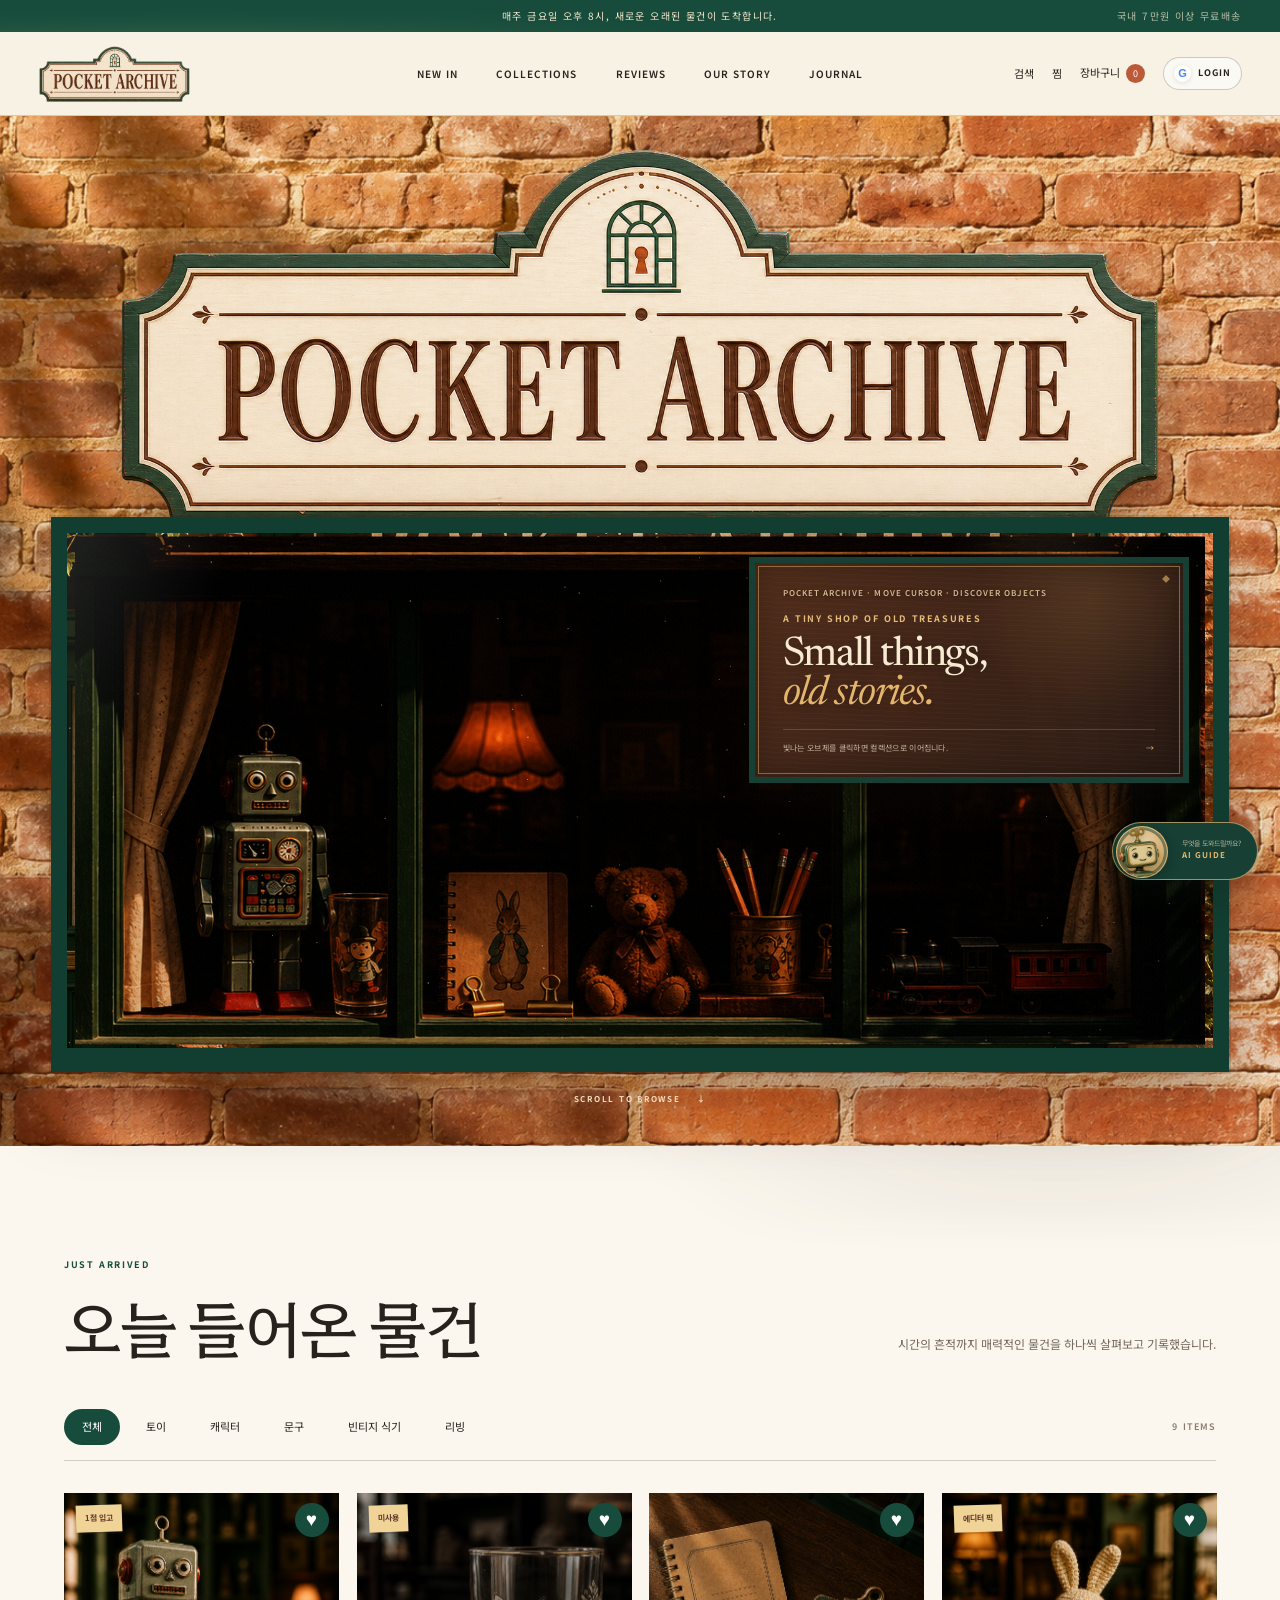
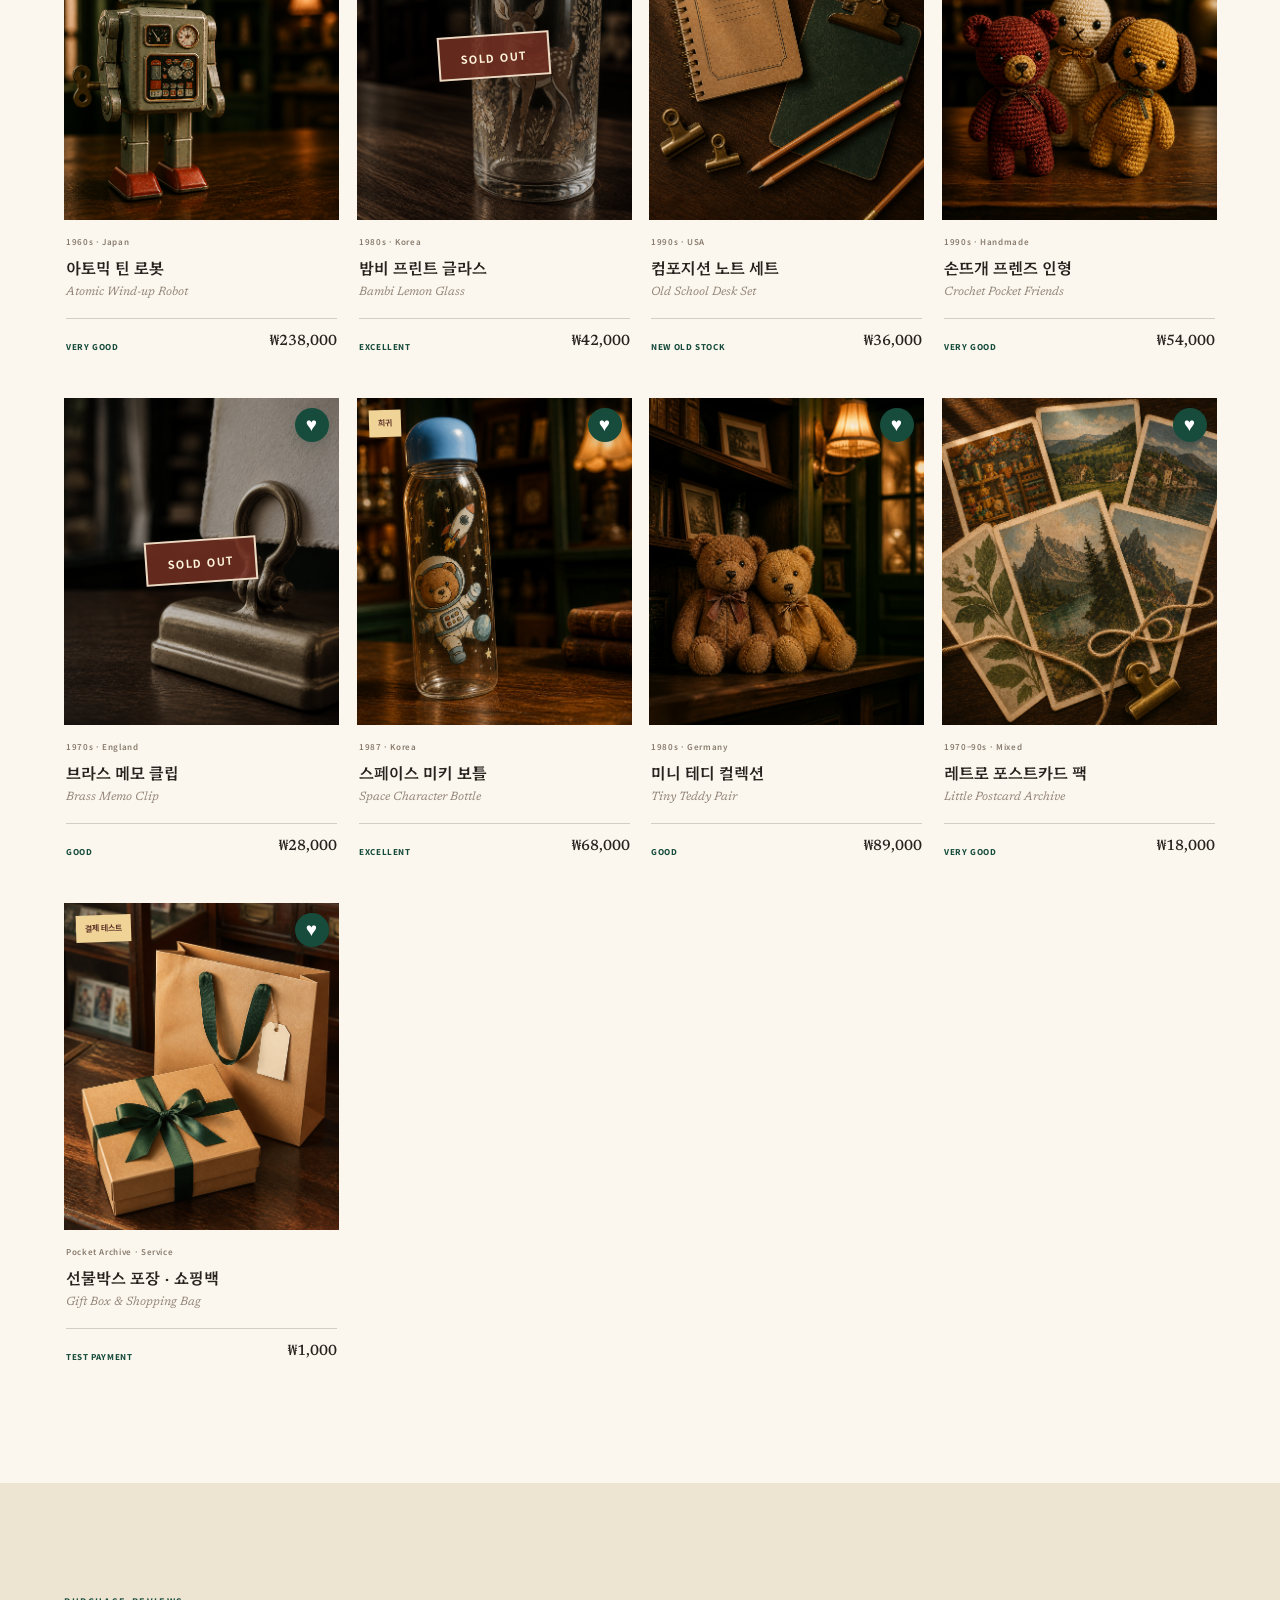
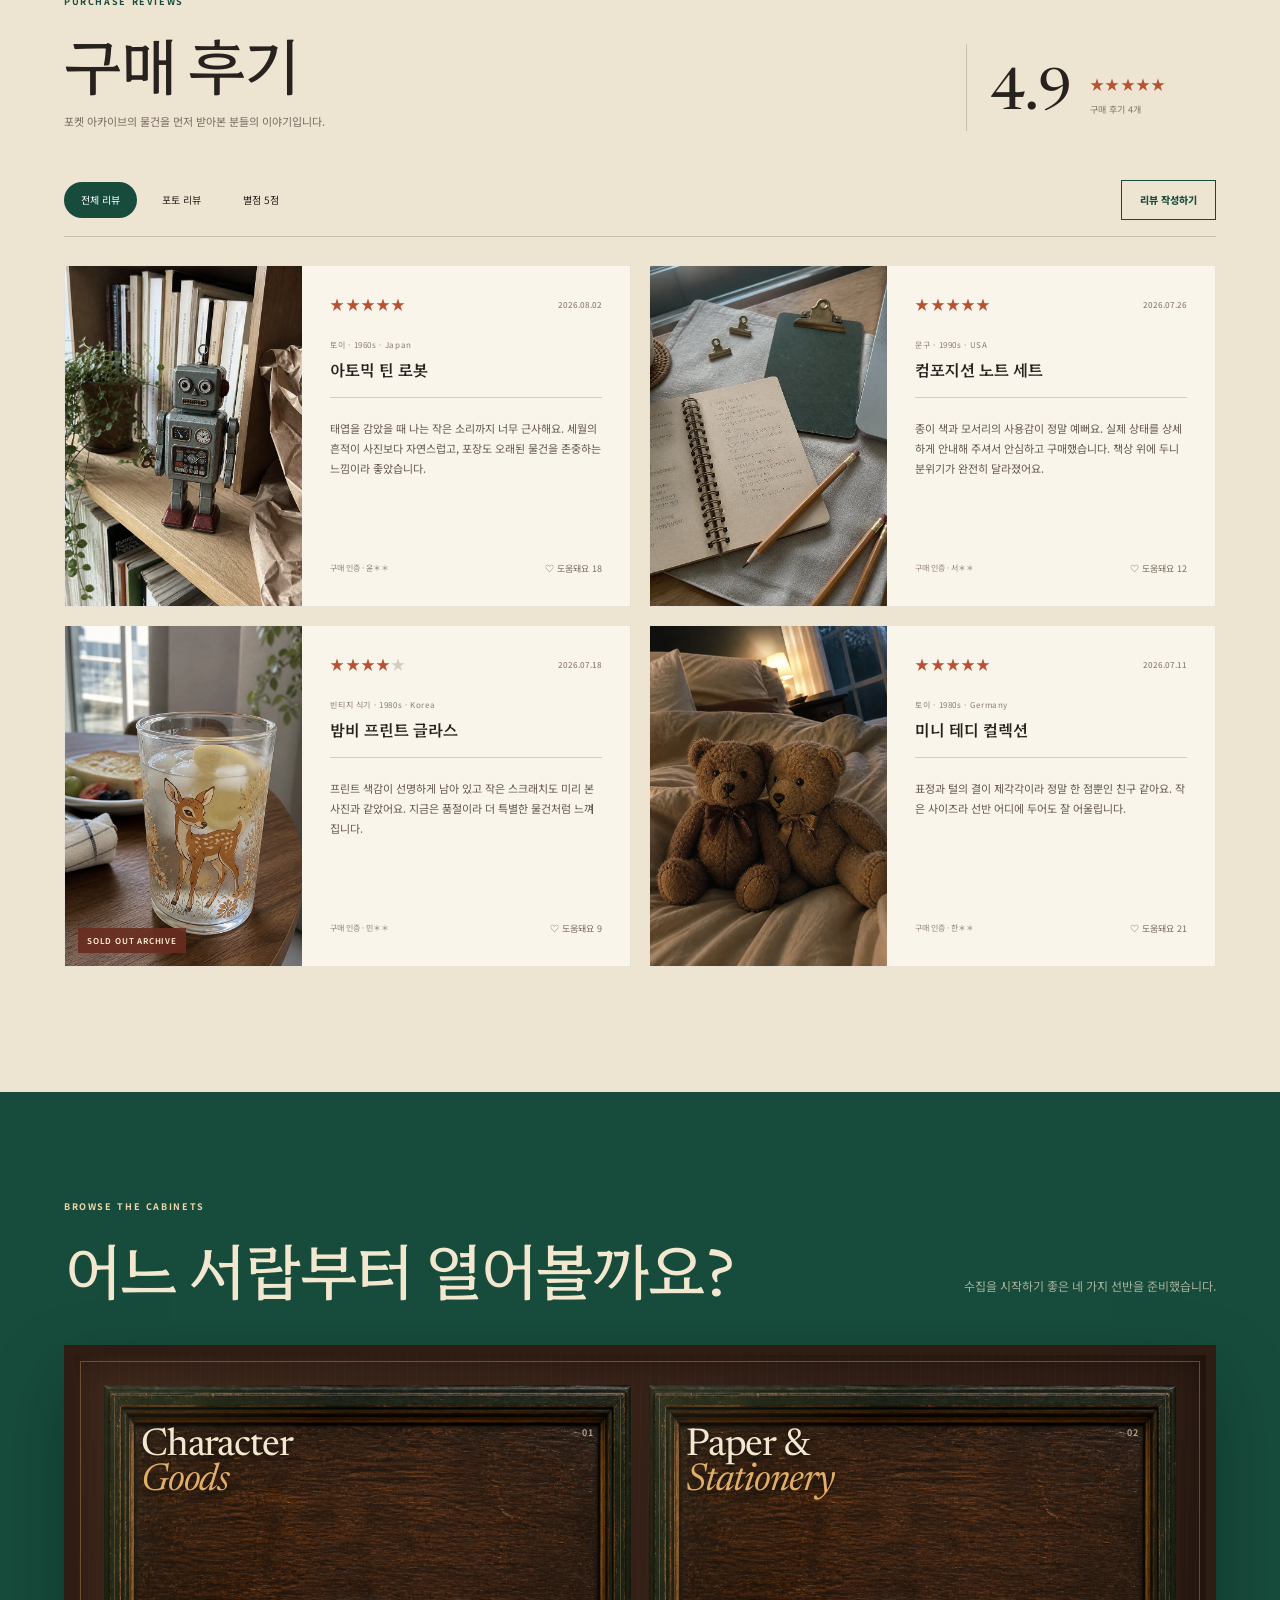
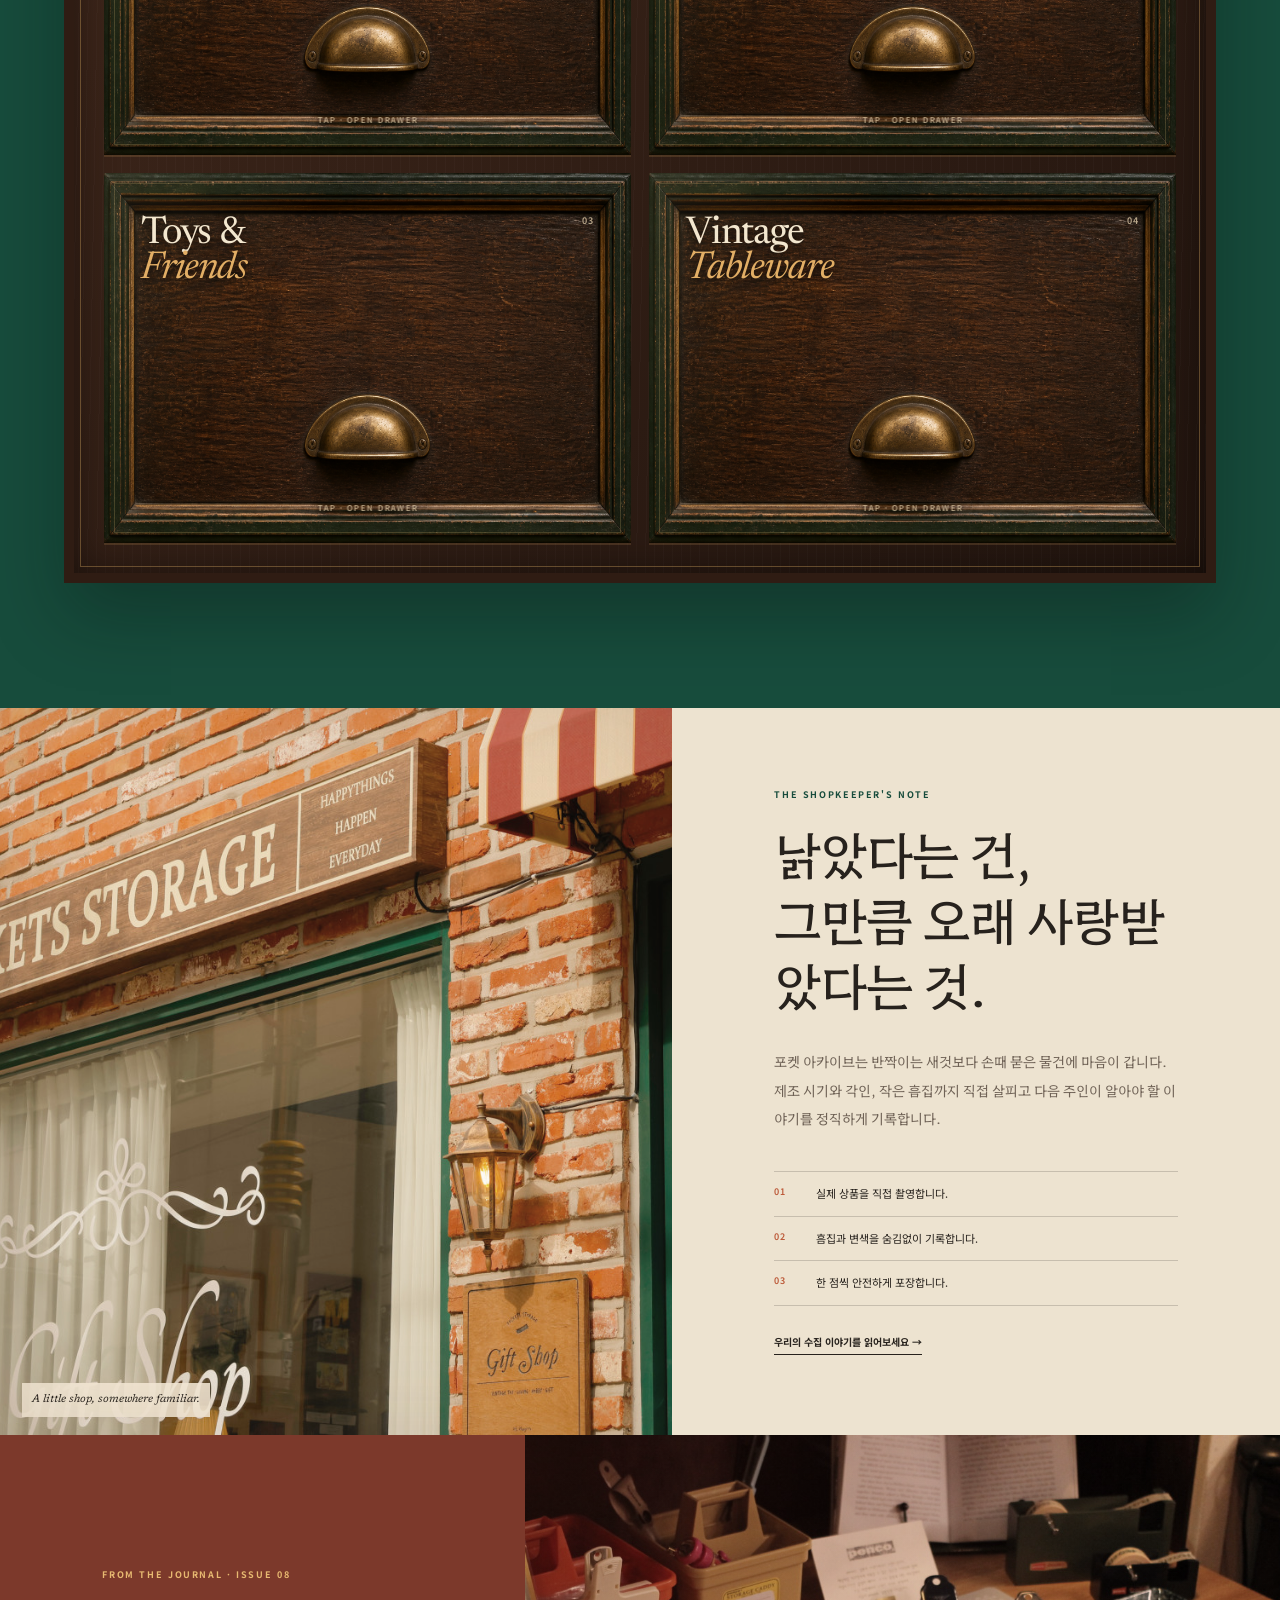
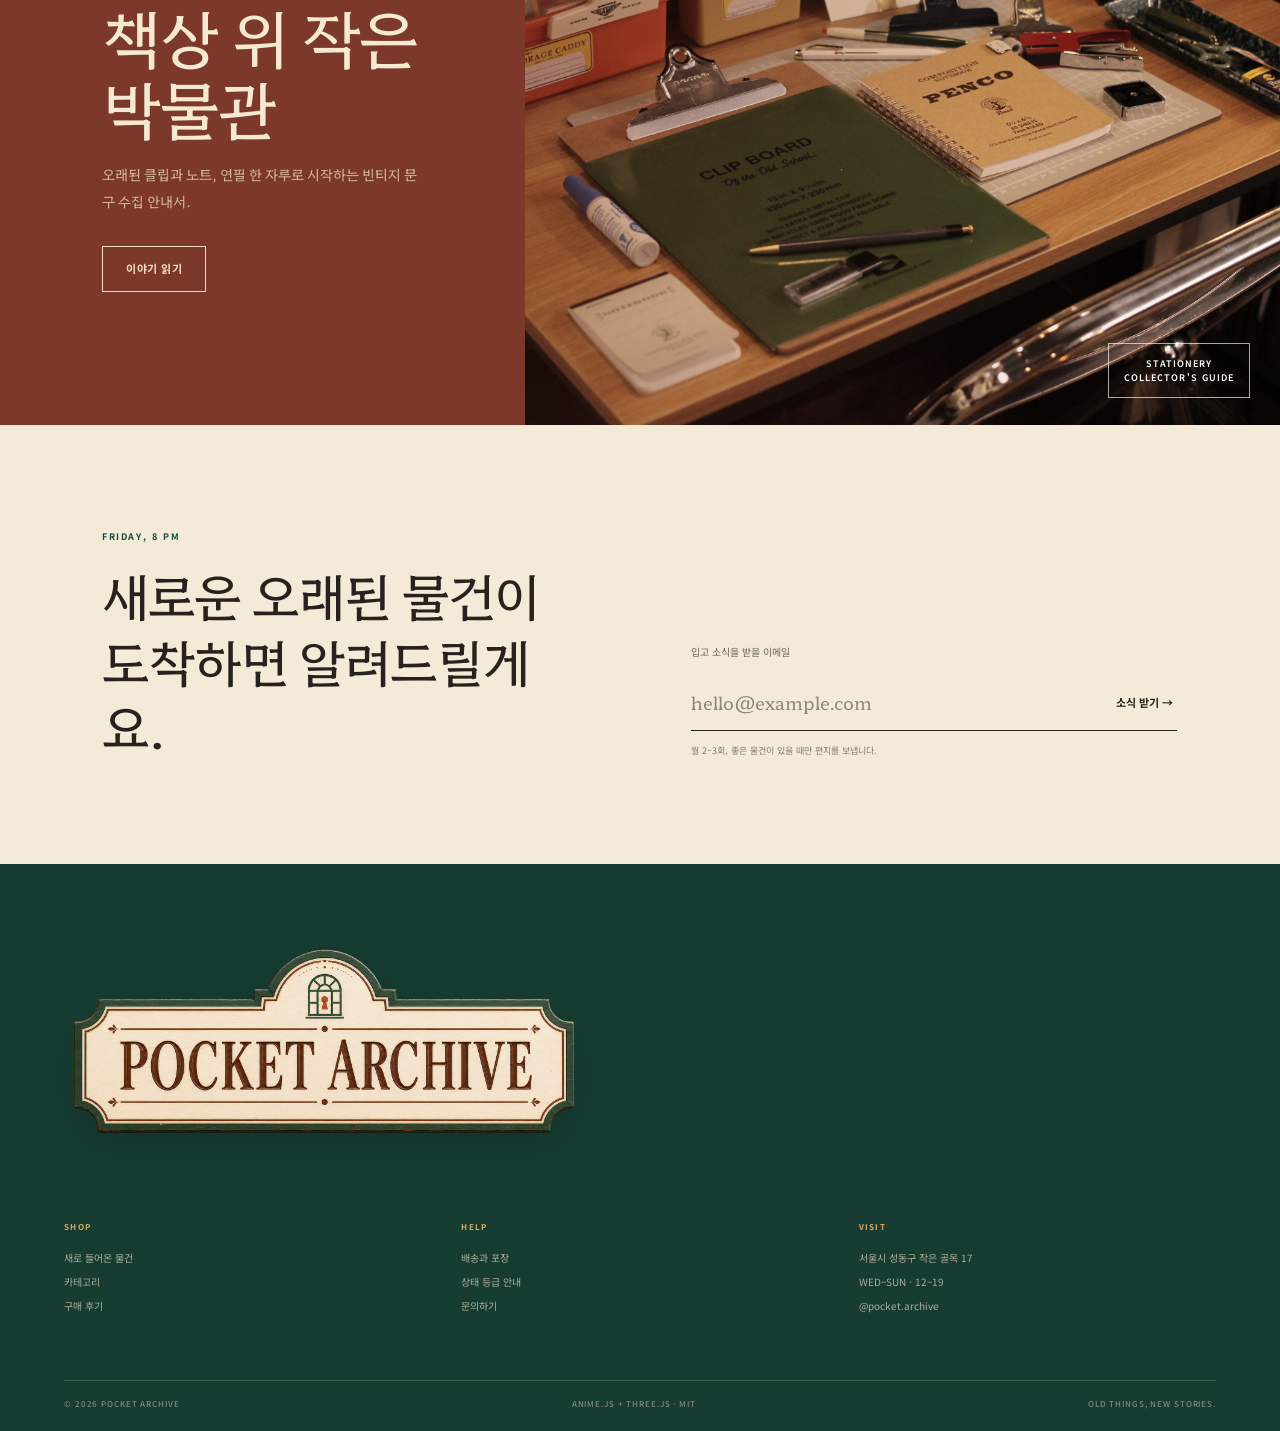
==== commit 4f630797: "feat: publish editorial journal redesign" ====
--- a/index.html
+++ b/index.html
@@ -8,8 +8,8 @@
     <meta property="og:description" content="오래된 물건들의 작은 상점, Pocket Archive." />
     <meta property="og:image" content="https://juliekimgold-web.github.io/og.png" />
     <title>Pocket Archive — 오래된 물건들의 작은 상점</title>
-    <script type="module" crossorigin src="/assets/src-DFPSJand.js"></script>
-    <link rel="stylesheet" crossorigin href="/assets/src-DQDSViZi.css">
+    <script type="module" crossorigin src="/assets/src-BZQESkjY.js"></script>
+    <link rel="stylesheet" crossorigin href="/assets/src-C70jOSNW.css">
   </head>
   <body>
     <div id="root"></div>
--- a/assets/src-C70jOSNW.css
+++ b/assets/src-C70jOSNW.css
@@ -0,0 +1 @@
+@import "https://fonts.googleapis.com/css2?family=Hahmlet:wght@300;400;500;600;700&family=Newsreader:ital,opsz,wght@0,6..72,300..700;1,6..72,300..700&family=Noto+Sans+KR:wght@400;500;600;700&display=swap";.mypage-shell,.mypage-gate{color:#29231f;min-height:100vh;font-family:var(--font-sans);background:#eee6d7}.mypage-header{background:#f7f0e2e0;border-bottom:1px solid #3028222e;justify-content:space-between;align-items:center;height:92px;padding:0 5vw;display:flex}.mypage-brand{width:210px;height:66px;display:block}.mypage-brand img{object-fit:contain;width:100%;height:100%}.mypage-header>div{align-items:center;gap:38px;display:flex}.mypage-header span{color:#9d5138;letter-spacing:.17em;font-size:8px;font-weight:700}.mypage-header a:last-child{font-size:10px;font-weight:700}.member-hero{color:#f5e8ce;background:radial-gradient(circle at 76% 20%,#daa95c2e,#0000 26%),repeating-linear-gradient(2deg,#ffffff05 0 1px,#0000 1px 5px),#193f34;grid-template-columns:auto 1fr auto;align-items:center;gap:34px;min-height:330px;padding:55px 7vw;display:grid;overflow:hidden;box-shadow:inset 0 -20px 45px #0714102e}.member-avatar{outline-offset:5px;width:104px;height:104px;font-family:var(--font-display);background:#7c432f;border:5px solid #d9af70;border-radius:50%;outline:1px solid #ffedc4b3;place-items:center;font-size:42px;display:grid;overflow:hidden}.member-avatar img{object-fit:cover;width:100%;height:100%}.member-hero>div:nth-child(2)>span{color:#dbb274;letter-spacing:.15em;font-size:8px;font-weight:700}.member-hero h1{font-family:var(--font-serif-ko);letter-spacing:-.045em;margin:12px 0 0;font-size:clamp(44px,5vw,70px);font-weight:420;line-height:1.06}.member-hero h1 i{color:#e2b771;font-family:var(--font-display);font-weight:400}.member-hero dl{border:1px solid #eed7ab40;grid-template-columns:repeat(3,auto);gap:0;margin:0;display:grid}.member-hero dl div{border-right:1px solid #eed7ab33;min-width:108px;padding:20px 22px}.member-hero dl div:last-child{border:0}.member-hero dt{color:#d5aa69;letter-spacing:.14em;font-size:7px;font-weight:700}.member-hero dd{font-family:var(--font-display);margin:8px 0 0;font-size:18px}.mypage-layout{grid-template-columns:230px 1fr;gap:46px;width:min(1400px,92vw);margin:0 auto;padding:68px 0 120px;display:grid}.account-nav{border-top:3px solid #193f34;border-bottom:1px solid #30282238;flex-direction:column;align-self:start;padding:23px 0;display:flex;position:sticky;top:24px}.account-nav>span{color:#9d5138;letter-spacing:.16em;margin:0 15px 18px;font-size:8px;font-weight:700}.account-nav a{font-family:var(--font-serif-ko);border-top:1px solid #3028221f;align-items:center;gap:12px;padding:14px 15px;font-size:13px;display:flex}.account-nav a:hover{background:#ffffff5c}.account-nav a b{color:#a26048;font:600 8px var(--font-sans)}.account-nav a em{color:#f3e4c9;background:#193f34;border-radius:50%;place-items:center;min-width:20px;height:20px;margin-left:auto;font-size:8px;font-style:normal;display:inline-grid}.account-nav button{cursor:pointer;color:#76695e;text-align:left;background:0 0;border:0;border-bottom:1px solid #847669;margin:20px 15px 0;padding:10px 0;font-size:9px}.account-content{min-width:0}.mypage-notice{z-index:20;color:#6e3e2d;background:#efe0c4;border:1px solid #975f404d;justify-content:space-between;margin-bottom:16px;padding:14px 17px;font-size:10px;display:flex;position:sticky;top:12px;box-shadow:0 8px 20px #33251c1a}.mypage-notice button{cursor:pointer;background:0 0;border:0}.account-panel{background:#f7f1e5;border:1px solid #30282229;margin-bottom:32px;padding:46px 50px 50px;scroll-margin-top:24px;box-shadow:0 16px 40px #34271d12}.panel-heading{border-bottom:1px solid #30282229;justify-content:space-between;align-items:end;gap:32px;margin-bottom:34px;padding-bottom:25px;display:flex}.panel-heading span{color:#9d5138;letter-spacing:.15em;font-size:8px;font-weight:700}.panel-heading h2{font-family:var(--font-serif-ko);letter-spacing:-.035em;margin:7px 0 0;font-size:37px;font-weight:440}.panel-heading p{color:#7b6e62;max-width:260px;margin:0 0 3px;font-size:10px;line-height:1.6}.panel-heading>button{color:#193f34;cursor:pointer;background:0 0;border:1px solid #193f34;padding:10px 15px;font-size:9px;font-weight:700}.profile-form{grid-template-columns:1fr 1fr;gap:19px 15px;display:grid}.profile-form label:not(.consent-row),.address-meta-grid label{flex-direction:column;gap:8px;display:flex}.profile-form label span,.address-meta-grid label span{color:#74675b;font-size:9px;font-weight:700}.profile-form input:not([type=checkbox]),.address-meta-grid input{background:#fffdf8;border:1px solid #30282233;border-radius:0;outline:none;height:48px;padding:0 14px;font-size:11px}.profile-form input:focus,.address-meta-grid input:focus{border-color:#193f34;box-shadow:0 0 0 2px #193f3414}.profile-form input[readonly]{color:#7b7065;background:#ece5d8}.consent-row{color:#72665b;grid-column:1/-1;align-items:center;gap:9px;margin-top:3px;font-size:10px;display:flex}.consent-row input,.default-check input{accent-color:#193f34}.ledger-button{color:#f5e7cd;cursor:pointer;letter-spacing:.03em;background:#193f34;border:0;min-height:49px;padding:0 24px;font-size:10px;font-weight:700}.ledger-button:disabled{cursor:wait;opacity:.55}.profile-form .ledger-button{grid-column:1/-1;justify-self:end;min-width:180px}.saved-address-list{gap:10px;display:grid}.saved-address-list article{background:#fffdf8ad;border:1px solid #3028222b;grid-template-columns:54px 1fr auto;gap:18px;padding:23px 20px;display:grid;position:relative}.saved-address-list article.is-default{border-color:#193f34ad;box-shadow:inset 4px 0 #193f34}.address-index{color:#a3674e;font-family:var(--font-display);align-self:start;font-size:20px}.address-copy>div{align-items:center;gap:9px;display:flex}.address-copy strong{font-family:var(--font-serif-ko);font-size:17px;font-weight:600}.address-copy em{color:#f4e4c7;background:#193f34;padding:4px 7px;font-size:7px;font-style:normal}.address-copy>b{margin:10px 0 5px;font-size:10px;display:block}.address-copy p{color:#74685d;margin:0;font-size:10px;line-height:1.7}.address-actions{align-items:start;gap:5px;display:flex}.address-actions button{cursor:pointer;color:#6d6156;background:0 0;border:1px solid #30282230;padding:7px 9px;font-size:8px}.address-actions button:first-child{color:#8b4935;border-color:#8b5943}.address-actions button.is-map-active{color:#f4e4c7;background:#193f34;border-color:#193f34}.kakao-map-card{background:#eee4d3;border:1px solid #30282233;margin-top:20px;overflow:hidden}.kakao-map-heading{border-bottom:1px solid #30282229;justify-content:space-between;align-items:center;gap:20px;min-height:61px;padding:13px 17px;display:flex}.kakao-map-heading>div{align-items:baseline;gap:10px;min-width:0;display:flex}.kakao-map-heading span{color:#a45e43;letter-spacing:.16em;font-size:7px;font-weight:800}.kakao-map-heading strong{font-family:var(--font-serif-ko);text-overflow:ellipsis;white-space:nowrap;font-size:16px;font-weight:600;overflow:hidden}.kakao-map-heading a{color:#5d5046;flex:none;font-size:8px;font-weight:700}.kakao-map-stage{background:#d8cdbb;height:330px;position:relative;overflow:hidden}.kakao-map-canvas{width:100%;height:100%}.kakao-map-message{color:#6f6255;text-align:center;background:radial-gradient(circle at 50% 42%,#f6ecd7f5,#e0d3bcf0);align-content:center;justify-items:center;gap:7px;padding:20px;display:grid;position:absolute;inset:0}.kakao-map-message span{font-size:9px}.kakao-map-message b{font-family:var(--font-serif-ko);font-size:15px;font-weight:520}.kakao-map-message i{border:2px solid #193f3433;border-top-color:#193f34;border-radius:50%;width:24px;height:24px;animation:.8s linear infinite kakaoMapSpin}.kakao-map-address{color:#6e6258;border-top:1px solid #30282224;margin:0;padding:12px 17px;font-size:9px;line-height:1.6}.address-editor .kakao-map-card{background:#efdcbb14;border-color:#e1b8774d;margin:18px 0 0}.address-editor .kakao-map-heading{border-color:#e1b87738}.address-editor .kakao-map-heading span{color:#e0b36e}.address-editor .kakao-map-heading strong,.address-editor .kakao-map-heading a{color:#ead7b9}.address-editor .kakao-map-address{color:#d3bd9c;border-color:#e1b87733}.kakao-map-card.is-compact .kakao-map-stage{height:250px}@keyframes kakaoMapSpin{to{transform:rotate(360deg)}}.empty-address{text-align:center;background:#fffdf866;border:1px dashed #3028223d;padding:48px 20px}.empty-address span{font-family:var(--font-serif-ko);font-size:17px}.empty-address p{color:#7e7164;margin:8px 0 0;font-size:10px}.address-editor{outline-offset:-11px;color:#f4e5ca;background:linear-gradient(#ffffff06,#ffffff06),#442d23;border:6px solid #5b392a;outline:1px solid #b88a55;margin-top:28px;padding:31px}.address-editor>div:first-child{margin-bottom:22px}.address-editor>div:first-child span{color:#dda967;letter-spacing:.15em;font-size:8px;font-weight:700}.address-editor h3{font-family:var(--font-serif-ko);margin:6px 0 0;font-size:27px;font-weight:460}.address-meta-grid{grid-template-columns:repeat(3,1fr);gap:10px;margin-bottom:18px;display:grid}.address-editor .address-meta-grid label span,.address-editor .kakao-address-fieldset label>span{color:#d4b98e}.address-editor .address-meta-grid input{color:#2a231e;background:#fffbf1ed;border-color:#f4e5ca38}.address-editor .kakao-address-fieldset{background:#efdcbb14;border-color:#e1b8774d}.address-editor .kakao-address-fieldset legend{color:#e0b36e}.address-editor .address-status{color:#c9b495}.default-check{color:#dcc5a1;align-items:center;gap:9px;margin:15px 0 20px;font-size:10px;display:flex}.editor-actions{align-items:center;gap:12px;display:flex}.editor-actions .ledger-button{color:#2f251d;background:#e1b36c}.editor-actions>button:last-child:not(.ledger-button){color:#ead6b5;cursor:pointer;background:0 0;border:0;border-bottom:1px solid #f4e5ca80;padding:12px;font-size:9px}.mypage-gate{background:radial-gradient(circle at 20% 20%,#e0b26529,#0000 30%),#173d32;place-items:center;padding:28px;display:grid;position:relative;overflow:hidden}.mypage-gate:before{content:"";pointer-events:none;border:1px solid #e5be7d47;position:absolute;inset:20px}.mypage-logo{width:210px;height:70px;position:absolute;top:27px;left:38px}.mypage-logo img{object-fit:contain;width:100%;height:100%}.login-ledger,.mypage-gate>div:not(.account-loading){outline-offset:-14px;text-align:center;background:#f1e5cf;border:8px solid #5b392a;outline:1px solid #c6975d;width:min(580px,100%);padding:56px;position:relative;box-shadow:0 30px 70px #06120e6b}.login-ledger>span,.mypage-gate>div>span{color:#9d5138;letter-spacing:.17em;font-size:8px;font-weight:700}.login-ledger h1,.mypage-gate h1{font-family:var(--font-serif-ko);margin:14px 0 18px;font-size:42px;font-weight:440;line-height:1.2}.login-ledger p,.mypage-gate p{color:#75685c;max-width:390px;margin:0 auto 25px;font-size:11px;line-height:1.8}.login-ledger button{cursor:pointer;background:#fff;border:1px solid #30282233;min-width:210px;height:50px;font-size:11px;font-weight:700}.login-ledger button b{color:#fff;background:#4285f4;border-radius:50%;place-items:center;width:22px;height:22px;margin-right:10px;display:inline-grid}.login-ledger small{color:#9b4e39;margin-top:15px;display:block}.account-loading{gap:8px;display:flex}.account-loading span{background:#e3b36a;border-radius:50%;width:11px;height:11px;animation:.8s ease-in-out infinite alternate accountPulse}.account-loading span:nth-child(2){animation-delay:.15s}.account-loading span:nth-child(3){animation-delay:.3s}@keyframes accountPulse{to{opacity:.3;transform:translateY(-8px)}}@media (width<=980px){.member-hero{grid-template-columns:auto 1fr}.member-hero dl{grid-column:1/-1}.mypage-layout{grid-template-columns:1fr}.account-nav{border-top-width:2px;grid-template-columns:repeat(3,1fr);padding:0;display:grid;position:static}.account-nav>span,.account-nav button{grid-column:1/-1}.account-nav a{border-right:1px solid #3028221f}}@media (width<=680px){.mypage-header{height:72px;padding:0 16px}.mypage-brand{width:155px;height:52px}.mypage-header span{display:none}.member-hero{padding:48px 22px;display:block}.member-avatar{width:78px;height:78px;margin-bottom:25px}.member-hero h1{font-size:43px}.member-hero dl{display:none}.mypage-layout{width:auto;margin:0 14px;padding:25px 0 70px}.account-nav{grid-template-columns:1fr}.account-nav>span,.account-nav button{grid-column:auto}.account-panel{padding:33px 18px 24px}.panel-heading{display:block}.panel-heading p,.panel-heading>button{margin-top:16px}.profile-form{grid-template-columns:1fr}.consent-row,.profile-form .ledger-button{grid-column:auto}.profile-form .ledger-button{width:100%}.saved-address-list article{grid-template-columns:36px 1fr;padding:20px 14px}.address-actions{flex-wrap:wrap;grid-column:2}.kakao-map-stage{height:270px}.kakao-map-card.is-compact .kakao-map-stage{height:220px}.kakao-map-heading>div{gap:4px;display:grid}.address-editor{margin-left:-6px;margin-right:-6px;padding:28px 17px}.address-meta-grid{grid-template-columns:1fr}.mypage-logo{top:22px;left:50%;transform:translate(-50%)}.login-ledger,.mypage-gate>div:not(.account-loading){padding:45px 22px}.login-ledger h1,.mypage-gate h1{font-size:34px}}.journal-page-shell{color:#282018;background:#f3ecdd;min-width:320px;overflow:hidden}.journal-header{z-index:20;-webkit-backdrop-filter:blur(14px);backdrop-filter:blur(14px);background:#f5eedff0;border-bottom:1px solid #27362a2e;grid-template-columns:220px 1fr 220px;align-items:center;height:78px;padding:0 4vw;display:grid;position:sticky;top:0}.journal-brand{align-items:center;width:190px;height:60px;display:flex}.journal-brand img{object-fit:contain;width:100%;height:100%}.journal-header>span{color:#1a493a;font:700 9px var(--font-sans);letter-spacing:.2em;text-align:center}.journal-back{color:#71382d;justify-self:end;font-size:10px;font-weight:700}.journal-hero{color:#f4e6cc;isolation:isolate;background:#183e33;min-height:min(860px,100svh - 78px);position:relative;overflow:hidden}.journal-hero-copy{z-index:3;text-shadow:0 3px 24px #06120d8c;flex-direction:column;justify-content:flex-end;width:min(760px,72vw);padding:0;display:flex;position:absolute;bottom:clamp(48px,8vh,92px);left:max(5vw,50vw - 760px)}.journal-hero-copy>span,.journal-section-title>span,.reader-kicker,.journal-ending>span{color:#d7a45f;font:700 9px var(--font-sans);letter-spacing:.18em}.journal-hero h1{font-family:var(--font-serif-ko);letter-spacing:-.065em;margin:20px 0 25px;font-size:clamp(58px,7.4vw,112px);font-weight:430;line-height:1.06}.journal-hero p{color:#fff6e4d1;max-width:530px;font-family:var(--font-serif-ko);margin:0;font-size:15px;line-height:1.9}.journal-hero-meta{border-top:1px solid #f4e6cc6b;flex-direction:row;justify-content:space-between;gap:18px;width:min(530px,100%);margin-top:34px;padding-top:15px;display:flex}.journal-hero-meta b,.journal-hero-meta small{font:700 8px var(--font-sans);letter-spacing:.16em}.journal-hero-meta small{color:#f4e6cc8c}.journal-hero-image{z-index:0;position:absolute;inset:0;overflow:hidden}.journal-hero-image:after{content:"";pointer-events:none;background:linear-gradient(90deg,#051912c7 0%,#05191275 38%,#05191214 72%),linear-gradient(#0000 42%,#051510c2 100%);position:absolute;inset:0;box-shadow:inset 0 0 120px #07191342}.journal-hero-image img{object-fit:cover;object-position:center 52%;filter:saturate(.78)sepia(.08)contrast(1.02);width:100%;height:100%;transform:scale(1.015)}.journal-hero-image>span{z-index:2;color:#fff;font:700 9px/1.55 var(--font-sans);letter-spacing:.15em;text-align:right;border:1px solid #ffffffa8;padding:14px 16px;position:absolute;bottom:26px;right:28px}.journal-library{padding:120px 5vw 140px}.journal-section-title{grid-template-columns:1fr auto;align-items:end;max-width:1440px;margin:0 auto 50px;display:grid}.journal-section-title h2{font-family:var(--font-serif-ko);letter-spacing:-.045em;margin:12px 0 0;font-size:clamp(42px,5vw,66px);font-weight:430}.journal-section-title p{color:#74685b;grid-area:1/2/3;max-width:320px;margin:0 0 8px 50px;font-size:11px;line-height:1.8}.journal-card-grid{border-top:1px solid #b8aa96;border-left:1px solid #b8aa96;grid-template-rows:repeat(2,minmax(360px,auto));grid-template-columns:1.35fr .82fr .83fr;max-width:1440px;margin:auto;display:grid}.journal-card{min-width:0;color:inherit;cursor:pointer;text-align:left;background:0 0;border:1px solid #b8aa96;border-top:0;border-left:0;padding:0;transition:background .25s,transform .25s;overflow:hidden}.journal-card:hover,.journal-card.is-selected{background:#eadbc2}.journal-card:first-child{grid-row:1/3}.journal-card:first-child .journal-card-image{height:520px}.journal-card:first-child .journal-card-copy{min-height:310px}.journal-card:first-child .journal-card-copy strong{font-size:38px}.journal-card-image{height:280px;display:block;position:relative;overflow:hidden}.journal-card-image img{object-fit:cover;filter:saturate(.7)sepia(.08);width:100%;height:100%;transition:transform .6s cubic-bezier(.2,.75,.2,1),filter .4s}.journal-card:hover img{filter:saturate(.9);transform:scale(1.045)}.journal-card-image b{color:#71382d;width:35px;height:35px;font:700 9px var(--font-sans);background:#f4ead7;border-radius:50%;place-items:center;display:grid;position:absolute;top:14px;right:16px}.journal-card-copy{flex-direction:column;min-height:245px;padding:27px 28px 25px;display:flex}.journal-card-copy small{color:#8b4c3d;font:700 8px var(--font-sans);letter-spacing:.13em}.journal-card-copy strong{font-family:var(--font-serif-ko);letter-spacing:-.025em;margin:15px 0 12px;font-size:25px;font-weight:550;line-height:1.35}.journal-card-copy>span{color:#75695d;font-size:11px;line-height:1.75}.journal-card-copy i{color:#1d4a3c;margin-top:auto;padding-top:22px;font-size:9px;font-style:normal;font-weight:800}.journal-masthead{border-top:3px double #86735c;grid-template-columns:1fr minmax(260px,420px) auto;align-items:end;gap:40px;max-width:1440px;margin:70px auto 0;padding-top:22px;display:grid}.journal-masthead span{color:#173f33;font:450 clamp(32px, 5vw, 72px) var(--font-display);letter-spacing:-.04em}.journal-masthead p{color:#716455;font:12px/1.8 var(--font-serif-ko);margin:0}.journal-masthead b{color:#8b4b3b;font:700 8px var(--font-sans);letter-spacing:.15em}.journal-reader{background:#eee1ca;border-top:1px solid #684d312e;grid-template-columns:minmax(220px,.36fr) minmax(0,1fr);padding:115px max(5vw,50vw - 720px);scroll-margin-top:78px;display:grid}.reader-aside{color:#7b4938;flex-direction:column;align-self:start;padding:7px 50px 0 0;display:flex;position:sticky;top:118px}.reader-aside span{font:700 10px var(--font-sans);letter-spacing:.18em}.reader-aside strong{font-family:var(--font-display);margin:16px 0 9px;font-size:34px;font-weight:450}.reader-aside small{color:#87796b;font:600 8px var(--font-sans);letter-spacing:.12em}.reader-main{border-left:1px solid #bbaa91;max-width:920px;padding-left:clamp(35px,7vw,105px);animation:.5s both readerEnter}@keyframes readerEnter{0%{opacity:0;transform:translateY(18px)}}.reader-main h2{max-width:760px;font-family:var(--font-serif-ko);letter-spacing:-.05em;margin:20px 0 27px;font-size:clamp(43px,5vw,70px);font-weight:460;line-height:1.2}.reader-intro{color:#5f554a;max-width:760px;font-family:var(--font-serif-ko);margin:0 0 55px;font-size:18px;line-height:2}.reader-main figure{margin:0 0 62px}.reader-main figure img{object-fit:cover;filter:saturate(.78)sepia(.07);width:100%;height:min(55vw,580px)}.reader-main figcaption{color:#8a7c6e;margin-top:12px;font-size:9px}.reader-main>section{max-width:760px;margin:0 0 48px}.article-section-number{color:#9a6749;font:700 9px var(--font-sans);letter-spacing:.16em;margin-bottom:11px;display:block}.reader-main>section h3,.reader-checklist h3{font-family:var(--font-serif-ko);letter-spacing:-.03em;margin:0 0 16px;font-size:28px;font-weight:600}.reader-main>section p{color:#5e554c;font-family:var(--font-serif-ko);margin:0;font-size:15px;line-height:2.15}.reader-main blockquote{color:#764433;max-width:780px;font-family:var(--font-serif-ko);letter-spacing:-.03em;border-top:1px solid #b5a17f;border-bottom:1px solid #b5a17f;margin:5px 0 70px;padding:28px 0 28px clamp(30px,5vw,70px);font-size:clamp(24px,3vw,38px);font-weight:520;line-height:1.65}.reader-checklist{background:#f7efdea3;border:1px solid #ad9471;max-width:760px;margin-top:70px;padding:35px 38px}.reader-checklist>span{color:#8b4a39;font:700 8px var(--font-sans);letter-spacing:.16em}.reader-checklist h3{margin-top:12px}.reader-checklist ul{border-top:1px solid #c6b79e;margin:24px 0 0;padding:20px 0 0;list-style:none}.reader-checklist li{color:#655b51;padding:8px 0 8px 25px;font-size:12px;position:relative}.reader-checklist li:before{content:"✓";color:#1c4a3b;font-weight:900;position:absolute;left:0}.journal-ending{color:#f4e6cc;text-align:center;background:#7b392d;padding:130px 5vw}.journal-ending h2{font-family:var(--font-serif-ko);letter-spacing:-.045em;margin:22px auto 36px;font-size:clamp(40px,5vw,67px);font-weight:430;line-height:1.28}.journal-ending a{border-bottom:1px solid #f4e6ccb3;padding-bottom:7px;font-size:11px;font-weight:700;display:inline-flex}@media (width<=900px){.journal-header{grid-template-columns:180px 1fr}.journal-header>span{display:none}.journal-hero{min-height:720px}.journal-card-grid{grid-template-rows:auto;grid-template-columns:repeat(2,1fr)}.journal-card:first-child{grid-area:auto/1/auto/-1;grid-template-columns:1.15fr .85fr;display:grid}.journal-card:first-child .journal-card-image{height:100%}.journal-masthead{grid-template-columns:1fr;gap:12px}.journal-reader{grid-template-columns:1fr}.reader-aside{margin-bottom:45px;position:static}.reader-main{border-left:0;padding-left:0}}@media (width<=600px){.journal-header{grid-template-columns:145px 1fr;height:68px;padding:0 16px}.journal-brand{width:140px;height:52px}.journal-back{font-size:8px}.journal-hero{min-height:690px}.journal-hero-copy{width:auto;bottom:42px;left:22px;right:22px}.journal-hero h1{font-size:clamp(47px,14vw,62px);line-height:1.08}.journal-hero p{max-width:92%;font-size:13px}.journal-hero-meta{margin-top:28px}.journal-hero-image img{object-position:56% center}.journal-hero-image>span{font-size:7px;top:19px;bottom:auto;right:17px}.journal-library{padding:85px 16px 95px}.journal-section-title{display:block}.journal-section-title p{margin:18px 0 0}.journal-card-grid{grid-template-columns:1fr}.journal-card,.journal-card:first-child{grid-column:auto;grid-template-columns:42% 58%;display:grid}.journal-card:first-child .journal-card-image,.journal-card-image{height:100%;min-height:235px}.journal-card:first-child .journal-card-copy,.journal-card-copy{min-height:235px;padding:22px 18px}.journal-card:first-child .journal-card-copy strong,.journal-card-copy strong{font-size:20px}.journal-reader{padding:78px 20px 90px}.reader-main h2{font-size:42px}.reader-intro{font-size:16px}.reader-main figure img{height:380px}.reader-main blockquote{padding-left:22px;font-size:24px}.reader-checklist{padding:28px 23px}}@layer properties{@supports (((-webkit-hyphens:none)) and (not (margin-trim:inline))) or ((-moz-orient:inline) and (not (color:rgb(from red r g b)))){*,:before,:after,::backdrop{--tw-rotate-x:initial;--tw-rotate-y:initial;--tw-rotate-z:initial;--tw-skew-x:initial;--tw-skew-y:initial;--tw-border-style:solid;--tw-shadow:0 0 #0000;--tw-shadow-color:initial;--tw-shadow-alpha:100%;--tw-inset-shadow:0 0 #0000;--tw-inset-shadow-color:initial;--tw-inset-shadow-alpha:100%;--tw-ring-color:initial;--tw-ring-shadow:0 0 #0000;--tw-inset-ring-color:initial;--tw-inset-ring-shadow:0 0 #0000;--tw-ring-inset:initial;--tw-ring-offset-width:0px;--tw-ring-offset-color:#fff;--tw-ring-offset-shadow:0 0 #0000;--tw-outline-style:solid;--tw-blur:initial;--tw-brightness:initial;--tw-contrast:initial;--tw-grayscale:initial;--tw-hue-rotate:initial;--tw-invert:initial;--tw-opacity:initial;--tw-saturate:initial;--tw-sepia:initial;--tw-drop-shadow:initial;--tw-drop-shadow-color:initial;--tw-drop-shadow-alpha:100%;--tw-drop-shadow-size:initial}}}@layer theme{:root,:host{--font-sans:ui-sans-serif, system-ui, sans-serif, "Apple Color Emoji", "Segoe UI Emoji", "Segoe UI Symbol", "Noto Color Emoji";--font-mono:ui-monospace, SFMono-Regular, Menlo, Monaco, Consolas, "Liberation Mono", "Courier New", monospace;--spacing:.25rem;--default-font-family:var(--font-sans);--default-mono-font-family:var(--font-mono)}}@layer base{*,:after,:before,::backdrop{box-sizing:border-box;border:0 solid;margin:0;padding:0}::file-selector-button{box-sizing:border-box;border:0 solid;margin:0;padding:0}html,:host{-webkit-text-size-adjust:100%;tab-size:4;line-height:1.5;font-family:var(--default-font-family,ui-sans-serif, system-ui, sans-serif, "Apple Color Emoji", "Segoe UI Emoji", "Segoe UI Symbol", "Noto Color Emoji");font-feature-settings:var(--default-font-feature-settings,normal);font-variation-settings:var(--default-font-variation-settings,normal);-webkit-tap-highlight-color:transparent}hr{height:0;color:inherit;border-top-width:1px}abbr:where([title]){-webkit-text-decoration:underline dotted;text-decoration:underline dotted}h1,h2,h3,h4,h5,h6{font-size:inherit;font-weight:inherit}a{color:inherit;-webkit-text-decoration:inherit;-webkit-text-decoration:inherit;-webkit-text-decoration:inherit;-webkit-text-decoration:inherit;text-decoration:inherit}b,strong{font-weight:bolder}code,kbd,samp,pre{font-family:var(--default-mono-font-family,ui-monospace, SFMono-Regular, Menlo, Monaco, Consolas, "Liberation Mono", "Courier New", monospace);font-feature-settings:var(--default-mono-font-feature-settings,normal);font-variation-settings:var(--default-mono-font-variation-settings,normal);font-size:1em}small{font-size:80%}sub,sup{vertical-align:baseline;font-size:75%;line-height:0;position:relative}sub{bottom:-.25em}sup{top:-.5em}table{text-indent:0;border-color:inherit;border-collapse:collapse}:-moz-focusring{outline:auto}progress{vertical-align:baseline}summary{display:list-item}ol,ul,menu{list-style:none}img,svg,video,canvas,audio,iframe,embed,object{vertical-align:middle;display:block}img,video{max-width:100%;height:auto}button,input,select,optgroup,textarea{font:inherit;font-feature-settings:inherit;font-variation-settings:inherit;letter-spacing:inherit;color:inherit;opacity:1;background-color:#0000;border-radius:0}::file-selector-button{font:inherit;font-feature-settings:inherit;font-variation-settings:inherit;letter-spacing:inherit;color:inherit;opacity:1;background-color:#0000;border-radius:0}:where(select:is([multiple],[size])) optgroup{font-weight:bolder}:where(select:is([multiple],[size])) optgroup option{padding-inline-start:20px}::file-selector-button{margin-inline-end:4px}::placeholder{opacity:1}@supports (not ((-webkit-appearance:-apple-pay-button))) or (contain-intrinsic-size:1px){::placeholder{color:currentColor}@supports (color:color-mix(in lab, red, red)){::placeholder{color:color-mix(in oklab, currentcolor 50%, transparent)}}}textarea{resize:vertical}::-webkit-search-decoration{-webkit-appearance:none}::-webkit-date-and-time-value{min-height:1lh;text-align:inherit}::-webkit-datetime-edit{display:inline-flex}::-webkit-datetime-edit-fields-wrapper{padding:0}::-webkit-datetime-edit{padding-block:0}::-webkit-datetime-edit-year-field{padding-block:0}::-webkit-datetime-edit-month-field{padding-block:0}::-webkit-datetime-edit-day-field{padding-block:0}::-webkit-datetime-edit-hour-field{padding-block:0}::-webkit-datetime-edit-minute-field{padding-block:0}::-webkit-datetime-edit-second-field{padding-block:0}::-webkit-datetime-edit-millisecond-field{padding-block:0}::-webkit-datetime-edit-meridiem-field{padding-block:0}::-webkit-calendar-picker-indicator{line-height:1}:-moz-ui-invalid{box-shadow:none}button,input:where([type=button],[type=reset],[type=submit]){appearance:button}::file-selector-button{appearance:button}::-webkit-inner-spin-button{height:auto}::-webkit-outer-spin-button{height:auto}[hidden]:where(:not([hidden=until-found])){display:none!important}}@layer components;@layer utilities{.visible{visibility:visible}.absolute{position:absolute}.fixed{position:fixed}.relative{position:relative}.static{position:static}.sticky{position:sticky}.start{inset-inline-start:var(--spacing)}.end{inset-inline-end:var(--spacing)}.container{width:100%}@media (width>=40rem){.container{max-width:40rem}}@media (width>=48rem){.container{max-width:48rem}}@media (width>=64rem){.container{max-width:64rem}}@media (width>=80rem){.container{max-width:80rem}}@media (width>=96rem){.container{max-width:96rem}}.block{display:block}.hidden{display:none}.inline-block{display:inline-block}.table{display:table}.transform{transform:var(--tw-rotate-x,) var(--tw-rotate-y,) var(--tw-rotate-z,) var(--tw-skew-x,) var(--tw-skew-y,)}.resize{resize:both}.border{border-style:var(--tw-border-style);border-width:1px}.shadow{--tw-shadow:0 1px 3px 0 var(--tw-shadow-color,#0000001a), 0 1px 2px -1px var(--tw-shadow-color,#0000001a);box-shadow:var(--tw-inset-shadow), var(--tw-inset-ring-shadow), var(--tw-ring-offset-shadow), var(--tw-ring-shadow), var(--tw-shadow)}.outline{outline-style:var(--tw-outline-style);outline-width:1px}.blur{--tw-blur:blur(8px);filter:var(--tw-blur,) var(--tw-brightness,) var(--tw-contrast,) var(--tw-grayscale,) var(--tw-hue-rotate,) var(--tw-invert,) var(--tw-saturate,) var(--tw-sepia,) var(--tw-drop-shadow,)}.filter{filter:var(--tw-blur,) var(--tw-brightness,) var(--tw-contrast,) var(--tw-grayscale,) var(--tw-hue-rotate,) var(--tw-invert,) var(--tw-saturate,) var(--tw-sepia,) var(--tw-drop-shadow,)}}:root{--cream:#f3ead8;--paper:#fbf7ee;--ink:#27221d;--green:#174c3c;--green-light:#286651;--brick:#bc5938;--brick-dark:#803c2d;--wood:#5b3729;--gold:#d39b42;--line:#27221d30;--font-display:"Newsreader", "Hahmlet", "Noto Serif KR", serif;--font-serif-ko:"Hahmlet", "Newsreader", "Noto Serif KR", serif;--font-sans:"Noto Sans KR", "Apple SD Gothic Neo", sans-serif}*{box-sizing:border-box}html{scroll-behavior:smooth}body{background:var(--paper);color:var(--ink);font-family:var(--font-sans);font-feature-settings:"kern" 1;-webkit-font-smoothing:antialiased;margin:0;font-weight:400;line-height:1.6}button,input{font:inherit}button,a{-webkit-tap-highlight-color:transparent}a{color:inherit;text-decoration:none}button{color:inherit}img{max-width:100%;display:block}.site-shell{min-width:320px;overflow:hidden}.scroll-progress{z-index:140;transform-origin:0;will-change:transform;pointer-events:none;background:#edbd73;height:3px;position:fixed;top:0;left:0;right:0;transform:scaleX(0)}[data-reveal]{will-change:transform, opacity}.announcement{background:var(--green);color:#f6e9ce;letter-spacing:.14em;justify-content:center;align-items:center;gap:40px;height:32px;padding:0 3vw;font-size:10px;display:flex}.announcement-side{opacity:.72;position:absolute;right:3vw}.site-header{z-index:40;border-bottom:1px solid var(--line);-webkit-backdrop-filter:blur(16px);backdrop-filter:blur(16px);background:#f8f2e5f0;grid-template-columns:1fr auto 1fr;align-items:center;height:84px;padding:0 3vw;display:grid;position:sticky;top:0}.brand{align-items:center;width:206px;height:58px;display:flex}.brand img{object-fit:contain;object-position:left center;width:100%;height:100%}.nav{font-family:var(--font-sans);letter-spacing:.1em;align-items:center;gap:clamp(20px,3vw,48px);font-size:10px;font-weight:600;display:flex}.nav a,.header-actions button{transition:color .2s}.nav a:hover,.header-actions button:hover{color:var(--brick)}.header-actions{justify-self:end;align-items:center;gap:18px;display:flex}.header-actions button{cursor:pointer;background:0 0;border:0;padding:8px 0;font-size:11px}.cart-count{background:var(--brick);color:#fff;border-radius:50%;place-items:center;width:19px;height:19px;margin-left:3px;font-size:9px;display:inline-grid}.auth-account{align-items:center;display:flex;position:relative}.header-actions .google-login-trigger{font-family:var(--font-sans);letter-spacing:.1em;background:#ffffff85;border:1px solid #27221d38;border-radius:999px;align-items:center;gap:7px;padding:7px 10px;font-size:9px;font-weight:700;display:inline-flex}.header-actions .google-login-trigger span{color:#4285f4;letter-spacing:0;background:#fff;border-radius:50%;place-items:center;width:17px;height:17px;font:700 11px Arial,sans-serif;display:grid;box-shadow:0 1px 5px #27221d1f}.header-actions .google-login-trigger:disabled{cursor:wait;opacity:.55}.header-actions .account-trigger{background:#ffffff94;border:1px solid #27221d33;border-radius:999px;align-items:center;gap:7px;padding:4px 8px 4px 4px;display:inline-flex}.account-trigger img,.account-trigger>span{object-fit:cover;background:var(--green);color:#fff;border-radius:50%;place-items:center;width:25px;height:25px;font-size:10px;display:grid}.account-trigger b{font-family:var(--font-sans);letter-spacing:.1em;font-size:9px}.account-popover{z-index:60;border:1px solid var(--line);background:var(--paper);width:270px;padding:21px;position:absolute;top:calc(100% + 15px);right:0;box-shadow:0 22px 50px #291d142e}.account-popover:before{content:"";border:7px solid #0000;border-bottom-color:var(--paper);position:absolute;bottom:100%;right:20px}.account-popover>*{display:block}.account-kicker{color:var(--brick);font-family:var(--font-sans);letter-spacing:.14em;margin-bottom:10px;font-size:8px;font-weight:700}.account-popover strong{font-family:var(--font-serif-ko);text-overflow:ellipsis;white-space:nowrap;font-size:18px;font-weight:550;overflow:hidden}.account-popover small{color:#817468;margin:5px 0 17px;font-size:11px;line-height:1.6}.account-page-link{border:1px solid var(--green);color:var(--green);font-family:var(--font-sans);text-align:center;margin-bottom:8px;padding:10px 12px;font-size:10px;font-weight:700}.account-page-link:hover{background:#174c3c14}.header-actions .account-popover button{border:1px solid var(--green);background:var(--green);color:#f8ead0;width:100%;font-family:var(--font-sans);padding:10px 12px;font-size:10px;font-weight:600}.menu-toggle{display:none}.search-panel{background:var(--paper);border-bottom:1px solid var(--line);grid-template-columns:260px 1fr auto;align-items:end;gap:30px;padding:26px 3vw 30px;display:grid;position:absolute;top:100%;left:0;right:0;box-shadow:0 22px 50px #291d1424}.search-panel label{font-family:var(--font-serif-ko);font-size:17px;font-weight:500}.search-panel input{border:0;border-bottom:1px solid var(--ink);background:0 0;outline:none;width:100%;padding:10px 0;font-size:20px}.search-panel a{padding-bottom:10px;font-size:12px;font-weight:700}.hero{isolation:isolate;background:#a45436 url(/brick-wall-hero.png) 50%/cover no-repeat;min-height:980px;padding:22px 4vw 40px;position:relative}.hero:before{content:"";z-index:-1;mix-blend-mode:soft-light;background:linear-gradient(112deg,#ffebbe33,#0000 36%,#4f211414);animation:14s ease-in-out infinite alternate facadeLight;position:absolute;inset:0}.brick-glow{z-index:-1;filter:blur(14px);mix-blend-mode:soft-light;background:radial-gradient(at 20% 15%,#ffe6ac42,#0000 32%),radial-gradient(at 78% 72%,#3b1f1529,#0000 34%);animation:18s cubic-bezier(.45,.05,.55,.95) infinite alternate facadeShadow;position:absolute;inset:-8%}@keyframes facadeLight{0%{opacity:.72;transform:translate(-1%)}to{opacity:1;transform:translate(1.5%,.5%)}}@keyframes facadeShadow{0%{transform:translate(-1.5%,-.5%)scale(1.01)}to{transform:translate(2%,1%)scale(1.04)}}.shop-sign{aspect-ratio:2.67;filter:drop-shadow(0 20px 24px #2d150c61);justify-content:center;align-items:center;width:min(1120px,84vw);margin:0 auto -24px;display:flex}.shop-sign img{object-fit:contain;width:100%;height:100%}.hero-window{aspect-ratio:2.12;background:#143f34;border:16px solid #123d31;border-bottom-width:24px;max-width:1450px;min-height:0;margin:0 auto;display:block;position:relative;overflow:hidden;box-shadow:0 30px 65px #33160c61,inset 0 0 0 2px #ffffff1a,0 0 0 2px #371f1429}.window-copy{z-index:5;outline-offset:-10px;color:#f7ead1;-webkit-backdrop-filter:blur(8px)saturate(.82);backdrop-filter:blur(8px)saturate(.82);background:radial-gradient(circle at 78% 18%,#dda85721,#0000 30%),repeating-linear-gradient(2deg,#ffffff05 0 1px,#0000 1px 5px),linear-gradient(135deg,#57301df2,#2a1b14f2);border:6px solid #173f33;outline:1px solid #e4b86d7a;width:min(440px,100% - 48px);margin:0;padding:24px 28px 22px;animation:5.5s ease-in-out infinite alternate bannerGlow;display:block;position:absolute;top:24px;right:24px;overflow:hidden;box-shadow:0 18px 42px #0f090659,inset 0 0 28px #08050352}.window-copy:before{content:"";z-index:0;pointer-events:none;background:linear-gradient(105deg,#0000 32%,#ffe2ab29 49%,#0000 66%);animation:8s ease-in-out infinite bannerShine;position:absolute;inset:-50% 75% -50% -35%;transform:translate(-45%)rotate(4deg)}.window-copy:after{content:"◆";color:#e2b56a9e;font-size:8px;position:absolute;top:10px;right:13px}.window-copy>*{z-index:1;position:relative}@keyframes bannerGlow{0%{box-shadow:0 18px 42px #0f090659,inset 0 0 28px #08050352}to{box-shadow:0 20px 48px #0f09066b,0 0 18px #deaa581f,inset 0 0 24px #0805033d}}@keyframes bannerShine{0%,32%{opacity:0;transform:translate(-45%)rotate(4deg)}50%{opacity:1}72%,to{opacity:0;transform:translate(430%)rotate(4deg)}}.window-copy .eyebrow{color:#e5bc78;margin-bottom:11px}.eyebrow{font-family:var(--font-sans);letter-spacing:.18em;color:var(--brick-dark);margin-bottom:18px;font-size:9px;font-weight:700;display:block}.eyebrow.green{color:var(--green)}.eyebrow.cream{color:#efd7ad}.window-copy h1{font-family:var(--font-display);letter-spacing:-.035em;text-shadow:0 2px 8px #00000047;margin:0;font-size:clamp(36px,3.2vw,49px);font-weight:420;line-height:.94}.hero-line{transform-origin:0 100%;display:block}.window-copy h1 i{color:#e4b66d;font-weight:400}.window-copy p{color:#f7ead1b8;margin:0;font-size:10px;line-height:1.75}.scene-action{letter-spacing:.04em;border-top:1px solid #e4b86d3b;padding-top:11px;margin-top:15px!important;font-size:8px!important}.scene-action span{float:right;color:#e7bd76}.hero-buttons{align-items:center;gap:22px;margin-top:15px;display:flex}.window-copy .button{border-color:#e4c188}.window-copy .button.primary{color:#173d32;background:#e7c17e}.window-copy .button.text{color:#f7ead1;border-color:#f7ead1b3}.button{border:1px solid var(--green);letter-spacing:.04em;justify-content:center;align-items:center;min-height:46px;padding:0 23px;font-size:11px;font-weight:700;transition:transform .2s,background .2s,color .2s;display:inline-flex}.button:hover{transform:translateY(-2px)}.button.primary{background:var(--green);color:#fff}.button.text{border:0;border-bottom:1px solid var(--ink);min-height:0;padding:0 0 5px}.button.text span{margin-left:20px}.scene-wrap{background:#143f34;min-height:0;position:absolute;inset:0;overflow:hidden}.photoreal-window{cursor:crosshair;background:#251b15 url(/og.png) 50% 68%/cover no-repeat;position:absolute;inset:0}.photoreal-window canvas{opacity:0;width:100%;height:100%;transition:opacity .75s;display:block}.photoreal-window[data-ready=true] canvas{opacity:1}.three-window{cursor:crosshair;position:absolute;inset:0}.three-window canvas{width:100%;height:100%;display:block}.window-reflection{z-index:2;pointer-events:none;mix-blend-mode:screen;background:linear-gradient(110deg,#0000 25%,#ffffff1f 46%,#0000 61%);animation:9s cubic-bezier(.3,.7,.2,1) infinite alternate glassSweep;position:absolute;inset:-25% 62% -25% -35%;transform:translate(-12%)rotate(7deg)}@keyframes glassSweep{45%,to{transform:translate(65%)rotate(7deg)}}.scene-hint{z-index:4;color:#ffe2b1c7;font:600 8px var(--font-sans);letter-spacing:.13em;text-shadow:0 1px 4px #00000080;margin-bottom:14px;display:block;position:static}.touch-hint{display:none}.scroll-note{color:#f5debc;letter-spacing:.22em;gap:16px;width:max-content;margin:21px auto 0;font-size:8px;font-weight:700;display:flex}.products-section{background:var(--paper);padding:112px 5vw 120px}.section-heading{justify-content:space-between;align-items:end;gap:40px;max-width:1440px;margin:0 auto 48px;display:flex}.section-heading h2{font-family:var(--font-serif-ko);letter-spacing:-.035em;margin:0;font-size:clamp(39px,5vw,62px);font-weight:430;line-height:1.14}.section-heading p{color:#75685b;max-width:380px;margin:0 0 6px;font-size:12px;line-height:1.8}.filter-row{border-bottom:1px solid var(--line);gap:8px;max-width:1440px;margin:0 auto 32px;padding-bottom:15px;display:flex}.filter-row button{cursor:pointer;background:0 0;border:1px solid #0000;border-radius:50px;padding:8px 17px;font-size:11px}.filter-row button:hover{border-color:var(--line)}.filter-row button.active{background:var(--green);color:#fff}.result-count{color:#8a7b6e;font:600 9px var(--font-sans);letter-spacing:.12em;align-self:center;margin-left:auto}.product-grid{grid-template-columns:repeat(4,1fr);gap:44px 18px;max-width:1440px;margin:0 auto;display:grid}.product-card{min-width:0}.product-media{aspect-ratio:.84;background:#e8dfcd;position:relative;overflow:hidden;transform:translateZ(0)}.product-media:after{content:"";z-index:1;pointer-events:none;background:linear-gradient(112deg,#0000 20%,#ffffff38 48%,#0000 72%);transition:transform .85s cubic-bezier(.18,.7,.2,1);position:absolute;inset:0;transform:translate(-120%)}.product-card:hover .product-media:after{transform:translate(120%)}.media-button{cursor:pointer;background:0 0;border:0;width:100%;height:100%;padding:0}.product-media img{object-fit:cover;width:100%;height:100%;transition:transform .55s cubic-bezier(.2,.7,.2,1),filter .3s}.product-card:hover .product-media img{transform:scale(1.035)}.paper-badge{z-index:2;color:#63392b;background:#f0d397;padding:7px 9px;font-size:8px;font-weight:700;transition:transform .35s cubic-bezier(.2,.8,.2,1);position:absolute;top:12px;left:12px;transform:rotate(-2deg);box-shadow:1px 2px #4128162e}.product-card:hover .paper-badge{transform:rotate(1deg)translateY(-2px)}.sold-out-stamp{z-index:3;color:#fff3dc;min-width:112px;font:700 11px var(--font-sans);letter-spacing:.14em;text-align:center;background:#712f22e0;border:2px solid #f9eed6e6;padding:13px 16px 11px;position:absolute;top:50%;left:50%;transform:translate(-50%,-50%)rotate(-4deg);box-shadow:0 8px 24px #24130d40}.product-card.is-sold-out .product-media img{filter:saturate(.45)brightness(.78)}.product-card.is-sold-out:hover .product-media img{transform:none}.favorite{z-index:2;background:var(--green);color:#fff;cursor:pointer;text-align:center;border:0;border-radius:50%;outline:0;place-items:center;width:34px;height:34px;padding:0 0 1px;font-family:Arial,sans-serif;font-size:19px;font-weight:400;line-height:1;transition:transform .35s cubic-bezier(.18,.9,.2,1),color .2s,box-shadow .2s;display:grid;position:absolute;top:10px;right:10px;box-shadow:0 5px 13px #173d3233}.favorite:hover{color:#f2d9d2;transform:scale(1.12)rotate(-7deg);box-shadow:0 7px 17px #173d324d}.favorite.is-active{color:#e24f3f;box-shadow:0 5px 13px #173d323d}.quick-add{z-index:2;color:#fff;cursor:pointer;background:#174c3cf2;border:0;min-height:40px;font-size:10px;font-weight:700;transition:transform .42s cubic-bezier(.16,.8,.2,1);position:absolute;bottom:12px;left:12px;right:12px;transform:translateY(58px)}.quick-add:disabled{cursor:not-allowed;background:#453c34e6}.product-card:hover .quick-add,.quick-add:focus-visible{transform:translateY(0)}.product-copy{cursor:pointer;text-align:left;background:0 0;border:0;flex-direction:column;align-items:flex-start;width:100%;padding:16px 2px 0;display:flex}.product-meta{color:#887b6e;font-family:var(--font-sans);letter-spacing:.08em;margin-bottom:7px;font-size:8px;font-weight:600}.product-copy strong{font-family:var(--font-serif-ko);font-size:16px;font-weight:560;line-height:1.45}.product-en{color:#948579;font-family:var(--font-display);margin-top:4px;font-size:12px;font-style:italic}.product-bottom{border-top:1px solid var(--line);justify-content:space-between;align-items:end;width:100%;margin-top:16px;padding-top:11px;display:flex}.product-bottom b{font-family:var(--font-display);font-size:15px;font-weight:520}.condition{color:var(--green);letter-spacing:.08em;text-transform:uppercase;font-size:8px;font-weight:800}.empty-state{border:1px dashed var(--line);text-align:center;color:#76695d;max-width:1440px;margin:0 auto;padding:100px 20px}.reviews-section{background:#eee4d2;padding:112px 5vw 125px}.reviews-head{justify-content:space-between;align-items:flex-end;gap:45px;max-width:1440px;margin:0 auto 48px;display:flex}.reviews-head h2{font-family:var(--font-serif-ko);letter-spacing:-.035em;margin:0;font-size:clamp(39px,5vw,62px);font-style:normal;font-weight:430;line-height:1.14}.reviews-intro{color:#786b60;max-width:480px;margin:14px 0 0;font-size:11px;line-height:1.75}.review-score{border-left:1px solid var(--line);align-items:center;gap:18px;min-width:250px;padding:22px 0 7px 24px;display:flex}.review-score>strong{font-family:var(--font-display);font-size:58px;font-weight:430;line-height:1}.review-score div{flex-direction:column;gap:7px;display:flex}.review-score small{color:#817366;font-size:9px}.review-stars{color:#b85234;letter-spacing:.09em;white-space:nowrap;font-size:14px}.review-stars i{color:#4a3b2f38;font-style:normal}.review-toolbar{border-bottom:1px solid var(--line);justify-content:space-between;align-items:center;gap:20px;max-width:1440px;margin:0 auto 28px;padding-bottom:16px;display:flex}.review-tabs{align-items:center;gap:8px;display:flex}.review-tabs button{cursor:pointer;background:0 0;border:1px solid #0000;border-radius:40px;padding:9px 16px;font-size:10px}.review-tabs button:hover{border-color:var(--line)}.review-tabs button.active{background:var(--green);color:#fff}.review-write{border:1px solid var(--green);color:var(--green);cursor:pointer;background:0 0;padding:11px 18px;font-size:10px;font-weight:800}.review-write:hover{background:var(--green);color:#fff}.review-grid{grid-template-columns:repeat(2,minmax(0,1fr));gap:18px;max-width:1440px;margin:0 auto;display:grid}.review-card{background:#fbf7eee0;border:1px solid #4331251a;grid-template-columns:42% 58%;min-width:0;display:grid;overflow:hidden}.review-photo{cursor:pointer;background:#d9cdb9;border:0;min-height:340px;padding:0;position:relative;overflow:hidden}.review-photo img{object-fit:cover;filter:saturate(.8)sepia(.05);width:100%;height:100%;transition:transform .55s,filter .4s}.review-card:hover .review-photo img{filter:saturate(.95);transform:scale(1.025)}.review-photo>span{color:#fff1d7;font:600 8px var(--font-sans);letter-spacing:.1em;background:#692c20e6;padding:7px 9px;position:absolute;bottom:13px;left:13px}.review-body{flex-direction:column;min-width:0;padding:27px 28px 24px;display:flex}.review-rating-row{justify-content:space-between;align-items:center;gap:15px;display:flex}.review-rating-row time{color:#918275;font:500 8px var(--font-sans)}.review-product{border:0;border-bottom:1px solid var(--line);cursor:pointer;text-align:left;background:0 0;flex-direction:column;align-items:flex-start;gap:5px;margin-top:24px;padding:0 0 14px;display:flex}.review-product span{color:#8c7d70;letter-spacing:.08em;font-size:8px}.review-product strong{font-family:var(--font-serif-ko);font-size:16px;font-weight:550}.review-body>p{color:#65594e;flex:1;margin:20px 0 24px;font-size:11px;line-height:1.85}.review-foot{justify-content:space-between;align-items:center;gap:15px;display:flex}.review-foot>span{color:#918275;font-size:8px}.review-foot button{color:#7b6d61;cursor:pointer;background:0 0;border:0;padding:6px 0;font-size:9px}.review-foot button.is-helpful{color:var(--brick);font-weight:800}.collections{background:var(--green);color:#f3e7cf;padding:108px 5vw 125px}.section-heading.compact{margin-bottom:42px}.section-heading.compact p{color:#f3e7cfa8}.drawer-cabinet{outline-offset:-17px;background:repeating-linear-gradient(91deg,#ffffff05 0 1px,#0000 1px 9px),linear-gradient(135deg,#3f271b,#21140e);border:10px solid #2f1c13;outline:1px solid #deb06559;grid-template-columns:repeat(2,minmax(0,1fr));gap:18px;max-width:1440px;margin:0 auto;padding:30px;display:grid;box-shadow:0 32px 70px #070f0b52,inset 0 0 38px #00000075}.drawer-unit{perspective:1300px;background:#17100c;height:370px;position:relative;overflow:hidden;box-shadow:inset 0 0 42px #000000c7,0 2px #dfaf6629}.drawer-unit:before{content:"";z-index:0;pointer-events:none;border:10px solid #281810;position:absolute;inset:0;box-shadow:inset 0 0 25px #000c}.drawer-interior{z-index:1;color:#f3e7cf;cursor:pointer;opacity:.65;filter:brightness(.52)saturate(.7);background:#10271f;border:1px solid #e6be794d;grid-template-columns:1.05fr .95fr;text-decoration:none;transition:opacity .55s,filter .55s,transform .7s cubic-bezier(.18,.78,.16,1);display:grid;position:absolute;inset:13px;overflow:hidden;transform:scale(.965)}.drawer-interior:before{content:"";z-index:3;pointer-events:none;background:linear-gradient(108deg,#0000 28%,#ffda992e 49%,#0000 68%);transition:transform 1.1s cubic-bezier(.18,.75,.2,1);position:absolute;inset:-30% 65% -30% -35%;transform:translate(-30%)rotate(5deg)}.drawer-interior:after{content:"";pointer-events:none;position:absolute;inset:0;box-shadow:inset 0 0 55px #000000a8,inset 0 14px 20px #00000073}.drawer-interior img{object-fit:cover;filter:saturate(.72)sepia(.12);width:100%;height:100%}.drawer-interior>div{z-index:2;background:linear-gradient(120deg,#113228f5,#163a2ee0);flex-direction:column;justify-content:center;align-items:flex-start;padding:24px;display:flex;position:relative}.drawer-interior span{color:#d8a75f;font:600 8px var(--font-sans);letter-spacing:.14em}.drawer-interior strong{font-family:var(--font-serif-ko);margin:12px 0 22px;font-size:clamp(18px,2vw,27px);font-weight:450;line-height:1.45}.drawer-interior-link{border-bottom:1px solid #f3e7cf9e;padding:10px 0 5px;color:#f3e7cf!important;letter-spacing:0!important;font-size:9px!important;font-weight:700!important}.drawer-front{z-index:2;outline-offset:-11px;color:#f3e7cf;cursor:pointer;transform-origin:bottom;width:100%;height:100%;transform-style:preserve-3d;backface-visibility:hidden;background:#3d2519 url(/drawer-front-photoreal.png) 50%/100% 100% no-repeat;border:0;outline:1px solid #ebc07933;padding:0;transition:transform .82s cubic-bezier(.16,.82,.14,1),box-shadow .62s,filter .55s;position:absolute;inset:0;transform:translate(0)rotateX(0);box-shadow:0 12px 24px #0006}.drawer-front:before{content:"";pointer-events:none;mix-blend-mode:screen;background:linear-gradient(115deg,#ffe1ab17,#0000 32%,#0000000d 72%);position:absolute;inset:0}.drawer-front:after{content:"";pointer-events:none;transform-origin:top;opacity:0;background:linear-gradient(#6b4127,#26150e);height:19px;transition:opacity .35s .12s;position:absolute;bottom:-18px;left:3%;right:3%;transform:rotateX(76deg);box-shadow:0 7px 12px #00000085}.drawer-number{color:#f4deb8b8;font:600 9px var(--font-sans);letter-spacing:.12em;text-shadow:0 2px 5px #000000b3;position:absolute;top:11%;right:7%}.drawer-title{font-family:var(--font-display);letter-spacing:-.03em;text-align:left;text-shadow:0 3px 8px #000000b8;font-size:clamp(30px,3vw,44px);font-weight:430;line-height:.9;position:absolute;top:12%;left:7%}.drawer-title i{color:#e2ae65;font-weight:400}.drawer-handle{display:none}.drawer-handle:before{content:"";background:#3a2417;border-radius:2px 2px 10px 10px;width:78px;height:17px;position:absolute;top:8px;left:50%;transform:translate(-50%);box-shadow:inset 0 2px 6px #000000a6}.drawer-handle b{z-index:2;background:#c5954e;border-radius:50%;width:25px;height:8px;position:absolute;top:13px;left:50%;transform:translate(-50%)}.drawer-command{color:#f5deb8ad;font:600 8px var(--font-sans);letter-spacing:.16em;text-shadow:0 2px 6px #000000c7;position:absolute;bottom:8%;left:50%;transform:translate(-50%)}.drawer-unit:hover .drawer-front,.drawer-unit:focus-within .drawer-front,.drawer-unit.is-open .drawer-front{filter:brightness(1.07);transform:translate3d(0,63%,62px)rotateX(-8deg);box-shadow:0 -14px 34px #0000008c,0 20px 28px #0006}.drawer-unit:hover .drawer-front:after,.drawer-unit:focus-within .drawer-front:after,.drawer-unit.is-open .drawer-front:after{opacity:1}.drawer-unit:hover .drawer-interior,.drawer-unit:focus-within .drawer-interior,.drawer-unit.is-open .drawer-interior{opacity:1;filter:brightness()saturate(.92);transform:scale(1)}.drawer-unit:hover .drawer-interior:before,.drawer-unit:focus-within .drawer-interior:before,.drawer-unit.is-open .drawer-interior:before{transform:translate(440%)rotate(5deg)}.drawer-unit.is-open .drawer-front{pointer-events:none}.editorial{background:#ede3d0;grid-template-columns:1.05fr .95fr;min-height:720px;display:grid}.editorial-photo{min-height:680px;position:relative;overflow:hidden}.editorial-photo:after{content:"";pointer-events:none;position:absolute;inset:0;box-shadow:inset 0 0 100px #4126181f}.editorial-photo img{object-fit:cover;filter:saturate(.82)contrast(.94)sepia(.08);width:100%;height:100%}.photo-caption{font-family:var(--font-display);background:#f5ead6e0;padding:8px 10px;font-size:11px;font-style:italic;position:absolute;bottom:18px;left:22px}.editorial-copy{flex-direction:column;justify-content:center;padding:80px clamp(50px,8vw,130px);display:flex}.editorial-copy h2{font-family:var(--font-serif-ko);letter-spacing:-.04em;margin:0 0 30px;font-size:clamp(35px,4vw,56px);font-weight:430;line-height:1.28}.editorial-copy>p{color:#6f6256;max-width:550px;font-family:var(--font-serif-ko);margin:0;font-size:14px;font-weight:400;line-height:2.05}.editorial-copy dl{border-top:1px solid var(--line);margin:38px 0 28px}.editorial-copy dl div{border-bottom:1px solid var(--line);grid-template-columns:42px 1fr;padding:13px 0;display:grid}.editorial-copy dt{color:var(--brick);font:600 9px var(--font-sans);letter-spacing:.04em}.editorial-copy dd{margin:0;font-size:11px}.underlined{border-bottom:1px solid var(--ink);width:max-content;padding-bottom:4px;font-size:10px;font-weight:700}.journal{color:#f6e9d1;background:#7c392b;grid-template-columns:.82fr 1.18fr;min-height:590px;display:grid}.journal-title{flex-direction:column;justify-content:center;align-items:flex-start;padding:70px 8vw;display:flex}.journal-title .eyebrow{color:#e7b971}.journal-title h2{font-family:var(--font-serif-ko);letter-spacing:-.04em;margin:0 0 20px;font-size:clamp(43px,5vw,67px);font-weight:420;line-height:1.1}.journal-title p{color:#f6e9d1b8;max-width:380px;font-family:var(--font-serif-ko);margin:0 0 32px;font-size:14px;line-height:1.9}.button.light{color:#f2dfbd;border-color:#f2dfbd}.button.light:hover{color:#6e3428;background:#f2dfbd}.journal-image{min-height:590px;position:relative;overflow:hidden}.journal-image:after{content:"";background:linear-gradient(90deg,#4a1b1540,#0000);position:absolute;inset:0}.journal-image img{object-fit:cover;filter:saturate(.76)sepia(.12);width:100%;height:100%}.journal-image span{z-index:2;color:#fff;font:600 9px/1.5 var(--font-sans);letter-spacing:.12em;text-align:center;border:1px solid #ffffffa6;padding:13px 15px;position:absolute;bottom:27px;right:30px}.newsletter{background:#f4ead8;grid-template-columns:1fr 1fr;align-items:end;gap:8vw;padding:105px 8vw;display:grid}.newsletter h2{font-family:var(--font-serif-ko);letter-spacing:-.035em;margin:0;font-size:clamp(36px,4vw,54px);font-weight:430;line-height:1.28}.newsletter form label{color:#6f6357;margin-bottom:15px;font-size:10px;display:block}.newsletter form>div{border-bottom:1px solid var(--ink);display:flex}.newsletter input{min-width:0;font-family:var(--font-serif-ko);background:0 0;border:0;outline:none;flex:1;padding:13px 0;font-size:18px}.newsletter form button{cursor:pointer;background:0 0;border:0;padding:0 4px 0 20px;font-size:11px;font-weight:700}.newsletter small{color:#8a7b6d;margin-top:13px;font-size:9px;display:block}footer{color:#efe1c6;background:#173d32;padding:80px 5vw 22px}.footer-brand{aspect-ratio:2.67;filter:drop-shadow(0 12px 20px #0000002e);align-items:center;width:min(520px,82vw);display:inline-flex}.footer-brand img{object-fit:contain;width:100%;height:100%}.footer-links{grid-template-columns:repeat(3,1fr);gap:40px;margin:76px 0 66px;display:grid}.footer-links div{flex-direction:column;align-items:flex-start;gap:8px;display:flex}.footer-links b{color:#d9ab64;font:700 8px var(--font-sans);letter-spacing:.16em;margin-bottom:10px}.footer-links a,.footer-links span{color:#efe1c6b0;font-size:10px}.footer-links a:hover{color:#fff}.footer-bottom{color:#efe1c67a;font:500 8px var(--font-sans);letter-spacing:.11em;border-top:1px solid #efe1c62e;justify-content:space-between;gap:20px;padding-top:17px;display:flex}.footer-bottom a{transition:color .2s}.footer-bottom a:hover{color:#f5dfbb}.overlay{z-index:100;-webkit-backdrop-filter:blur(3px);backdrop-filter:blur(3px);background:#1c140f87;position:fixed;inset:0}.cart-drawer{background:var(--paper);width:min(460px,94vw);height:100%;margin-left:auto;padding:31px;animation:.28s slideIn;overflow-y:auto;box-shadow:-20px 0 50px #18100c38}@keyframes slideIn{0%{transform:translate(100%)}}.drawer-head{border-bottom:1px solid var(--line);justify-content:space-between;padding-bottom:25px;display:flex}.drawer-head span{color:var(--brick);font:600 8px var(--font-sans);letter-spacing:.14em}.drawer-head h2{font-family:var(--font-serif-ko);margin:7px 0 0;font-size:35px;font-weight:450}.drawer-head button,.modal-close{cursor:pointer;background:0 0;border:0;align-self:flex-start;font-size:11px}.drawer-empty{color:#75685b;min-height:65vh;font-family:var(--font-serif-ko);flex-direction:column;justify-content:center;align-items:center;gap:22px;display:flex}.drawer-empty button{border:1px solid var(--green);cursor:pointer;background:0 0;padding:12px 18px;font-size:11px}.cart-items{padding:14px 0}.cart-item{border-bottom:1px solid var(--line);grid-template-columns:78px 1fr auto;gap:14px;padding:14px 0;display:grid}.cart-item img{object-fit:cover;width:78px;height:90px}.cart-item>div{flex-direction:column;align-items:flex-start;padding-top:5px;display:flex}.cart-item span{color:#8a7c70;font-size:8px}.cart-item b{font-family:var(--font-serif-ko);margin:6px 0 13px;font-size:14px;font-weight:550}.cart-item strong{font-family:var(--font-display);font-size:14px;font-weight:520}.cart-item button{cursor:pointer;background:0 0;border:0}.cart-total{font-family:var(--font-serif-ko);justify-content:space-between;margin:20px 0;font-weight:500;display:flex}.cart-total b{font-size:20px}.checkout{background:var(--green);color:#fff;cursor:pointer;border:0;width:100%;min-height:52px;font-size:11px;font-weight:700}.checkout:disabled{color:#ffffffbf;cursor:not-allowed;background:#776b61}.cart-help{color:#8b7c6f;text-align:center;margin-top:13px;font-size:9px;line-height:1.6;display:block}.checkout-secondary{border:1px solid var(--green);color:var(--green);background:0 0;margin-top:10px}.toss-test-payment{border-top:1px solid var(--line);text-align:left;margin:24px -10px 8px;padding:18px 10px 8px}.toss-test-heading{justify-content:space-between;align-items:start;gap:16px;padding:0 8px 12px;display:flex}.toss-test-heading span{color:var(--brick);font:700 8px var(--font-sans);letter-spacing:.15em}.toss-test-heading h3{font-family:var(--font-serif-ko);margin:5px 0 0;font-size:20px;font-weight:500}.toss-test-heading em{color:var(--brick);font:normal 700 8px var(--font-sans);letter-spacing:.06em;background:#ab4a2b12;border:1px solid #ab4a2b59;border-radius:999px;flex:none;padding:6px 9px}.toss-widget-slot{background:#fff;border-radius:12px;min-height:82px;overflow:hidden}.toss-widget-slot.agreement{min-height:56px;margin-top:8px}.toss-payment-total{border-top:1px dashed var(--line);justify-content:space-between;align-items:end;margin:12px 8px;padding-top:14px;display:flex}.toss-payment-total span{color:#766a5f;font-size:10px}.toss-payment-total b{color:var(--green);font-family:var(--font-display);font-size:24px;font-weight:550}.toss-payment-error{color:#8f3525;background:#ab4a2b14;border-radius:6px;margin:10px 8px;padding:10px 12px;font-size:10px;line-height:1.6}.toss-pay-button{border-radius:4px;min-height:58px;box-shadow:0 8px 24px #183f3429}.toss-test-notice{color:#887a6c;text-align:center;margin:10px 8px 0;font-size:8px;line-height:1.6;display:block}.payment-result-page{min-height:100svh;color:var(--ink);background:radial-gradient(circle at 50% 10%,#cda65b2b,#0000 31%),#efe7d6;padding:44px 20px 70px}.payment-result-logo{width:min(340px,74vw);margin:0 auto 30px;display:block}.payment-result-logo img{width:100%;height:auto;display:block}.payment-result-card{text-align:center;background:#fffdf6eb;border:1px solid #42372940;border-radius:3px;width:min(520px,100%);margin:auto;padding:42px 42px 32px;box-shadow:0 24px 70px #38291a29}.payment-result-card>span{color:var(--brick);font:700 9px var(--font-sans);letter-spacing:.18em}.payment-result-symbol{border:1px solid var(--green);width:66px;height:66px;color:var(--green);font:500 32px var(--font-display);border-radius:50%;place-items:center;margin:22px auto;display:grid}.payment-result-symbol i{border:2px solid #183f342e;border-top-color:var(--green);border-radius:50%;width:24px;height:24px;animation:.8s linear infinite payment-spin}.payment-result-page.is-fail .payment-result-symbol{border-color:var(--brick);color:var(--brick)}.payment-result-card h1{font-family:var(--font-serif-ko);margin:0 0 12px;font-size:clamp(26px,5vw,36px);font-weight:500}.payment-result-card>p{color:#716457;font-size:12px;line-height:1.75}.payment-result-card dl{background:#f2ecde;margin:26px 0;padding:15px 18px}.payment-result-card dl div{justify-content:space-between;gap:20px;padding:7px 0;font-size:10px;display:flex}.payment-result-card dt{color:#847668}.payment-result-card dd{word-break:break-all;margin:0}.payment-result-button{background:var(--green);color:#fff;place-items:center;min-height:52px;font-size:11px;font-weight:700;text-decoration:none;display:grid}.payment-result-card>small{color:#8f8275;letter-spacing:.06em;margin-top:14px;font-size:8px;display:block}@keyframes payment-spin{to{transform:rotate(360deg)}}.checkout-overlay{align-items:start;padding:48px 24px}.shipping-modal{background:linear-gradient(90deg, #744d2b06 1px, transparent 1px), var(--paper);background-size:24px 24px;border:1px solid #4d36262e;width:min(700px,100%);padding:49px 54px 46px;animation:.25s modalIn;position:relative;box-shadow:0 30px 80px #160e0a59}.shipping-modal:before{content:"";pointer-events:none;border:1px solid #744d2b21;position:absolute;inset:12px}.shipping-modal>*{z-index:1;position:relative}.shipping-heading{border-bottom:1px solid var(--line);margin-bottom:31px;padding-bottom:24px}.shipping-heading>span{color:var(--brick);font:700 8px var(--font-sans);letter-spacing:.16em}.shipping-heading h2{font-family:var(--font-serif-ko);letter-spacing:-.035em;margin:8px 0;font-size:38px;font-weight:440}.shipping-heading p{color:#75685b;margin:0;font-size:10px}.checkout-address-book{background:#183f340b;border:1px solid #183f3438;margin:-8px 0 22px;padding:17px;position:relative}.checkout-address-book>div:first-child{align-items:baseline;gap:10px;margin-bottom:10px;display:flex}.checkout-address-book>div:first-child span{color:var(--brick);font:700 7px var(--font-sans);letter-spacing:.12em}.checkout-address-book>div:first-child strong{font-family:var(--font-serif-ko);font-size:16px;font-weight:600}.checkout-address-options{gap:7px;display:grid}.checkout-address-options button{cursor:pointer;width:100%;color:var(--ink);text-align:left;background:#fffdf7c7;border:1px solid #3b312726;gap:5px;padding:12px 13px;display:grid}.checkout-address-options button.is-selected{border-color:var(--green);box-shadow:inset 3px 0 var(--green);background:#183f3412}.checkout-address-options button>span{align-items:center;gap:7px;font-size:10px;font-weight:700;display:flex}.checkout-address-options em{background:var(--green);color:#fff3dc;padding:3px 6px;font-size:7px;font-style:normal}.checkout-address-options small{color:#786c60;text-overflow:ellipsis;white-space:nowrap;font-size:8px;line-height:1.55;overflow:hidden}.checkout-address-book>a{width:max-content;color:var(--green);margin:10px 0 0 auto;font-size:8px;font-weight:700;display:block}.saved-address-notice{color:#7d4d3f;background:#ab4a2b12;margin:-8px 0 18px;padding:11px 13px;font-size:9px;line-height:1.6}.recipient-grid{grid-template-columns:1fr 1fr;gap:13px;margin-bottom:22px;display:grid}.recipient-grid label,.delivery-memo{flex-direction:column;gap:8px;display:flex}.recipient-grid span,.delivery-memo span,.kakao-address-fieldset label>span{color:#77695d;letter-spacing:.05em;font-size:9px;font-weight:700}.recipient-grid input,.delivery-memo select,.kakao-address-fieldset input{border:1px solid var(--line);width:100%;height:47px;color:var(--ink);background:#fffdf7e6;border-radius:0;outline:none;padding:0 13px;font-size:11px}.recipient-grid input:focus,.delivery-memo select:focus,.kakao-address-fieldset input:focus{border-color:var(--green);box-shadow:0 0 0 2px #184a3b17}.kakao-address-fieldset{background:#e6dcc96b;border:1px solid #234c3e42;margin:0 0 22px;padding:22px}.kakao-address-fieldset legend{color:var(--green);font-family:var(--font-serif-ko);padding:0 9px;font-size:14px;font-weight:600}.postcode-row{grid-template-columns:1fr 190px;gap:9px;display:grid}.postcode-row label,.address-input{flex-direction:column;gap:8px;display:flex}.postcode-row button{color:#221e1f;cursor:pointer;background:#fee500;border:1px solid #d6b500;justify-content:center;align-self:end;align-items:center;gap:8px;height:47px;font-size:10px;font-weight:700;display:inline-flex}.postcode-row button:disabled{color:#817869;cursor:wait;background:#d7cfbd;border-color:#c6bfae}.kakao-mark{color:#fee500;background:#221e1f;border-radius:50%;place-items:center;width:20px;height:20px;font:700 10px Arial,sans-serif;display:inline-grid}.address-input{margin-top:11px}.kakao-address-fieldset input[readonly]{color:#5d5147;background:#f8f3e9bf}.kakao-address-fieldset input:disabled{cursor:not-allowed;opacity:.58}.address-status{color:#7f7164;margin:11px 0 0;font-size:9px;line-height:1.5}.delivery-memo{margin-bottom:22px}.shipping-total{border-top:1px solid var(--line);justify-content:space-between;align-items:center;margin:4px 0 17px;padding:17px 0;display:flex}.shipping-total span{color:#77695d;font-size:10px}.shipping-total b{font-family:var(--font-display);font-size:23px;font-weight:520}.kakao-notice{color:#8b7c6f;text-align:center;margin-top:12px;font-size:8px;line-height:1.6;display:block}.order-ready-card{text-align:center;padding:7px 0 0}.order-ready-card>span{color:var(--brick);font:700 8px var(--font-sans);letter-spacing:.16em}.order-ready-card h3{font-family:var(--font-serif-ko);margin:9px 0 20px;font-size:29px;font-weight:450}.order-ready-card p{margin:0 0 10px;font-size:11px;font-weight:700}.order-ready-card address{border:1px solid var(--line);background:#e6dcc96b;padding:19px;font-size:11px;font-style:normal;line-height:1.8}.order-ready-card small{color:#7f7164;margin-top:11px;font-size:9px;display:block}.order-ready-card>div{border-top:1px solid var(--line);justify-content:space-between;margin:26px 0 17px;padding-top:17px;display:flex}.order-ready-card>div span{font-size:10px}.order-ready-card>div b{font-family:var(--font-display);font-size:22px;font-weight:520}.modal-overlay{place-items:center;padding:24px;display:grid;overflow-y:auto}.quick-modal{background:var(--paper);grid-template-columns:1.03fr .97fr;width:min(960px,100%);min-height:570px;animation:.25s modalIn;display:grid;position:relative;box-shadow:0 30px 80px #160e0a59}@keyframes modalIn{0%{opacity:0;transform:translateY(15px)}}.modal-image{background:#ddd2bf;min-height:570px;overflow:hidden}.modal-image img{object-fit:cover;width:100%;height:100%}.modal-copy{flex-direction:column;justify-content:center;padding:55px;display:flex}.modal-copy h2{font-family:var(--font-serif-ko);margin:0;font-size:39px;font-weight:440;line-height:1.25}.modal-en{color:#89786a;font-family:var(--font-display);margin:7px 0 18px;font-size:16px;font-style:italic}.modal-price{font-family:var(--font-display);margin-bottom:23px;font-size:23px;font-weight:520}.modal-copy>p:not(.modal-en){color:#6f6256;font-size:11px;line-height:1.8}.detail-table{border-top:1px solid var(--line);grid-template-columns:70px 1fr;gap:0;margin:19px 0 26px;display:grid}.detail-table span,.detail-table b{border-bottom:1px solid var(--line);padding:9px 0;font-size:9px}.detail-table span{color:#8c7d70}.modal-close{z-index:2;background:#faf6ede6;border-radius:50%;width:30px;height:30px;font-size:19px;position:absolute;top:17px;right:18px}.sold-out-text{color:var(--brick);letter-spacing:.08em}.review-modal{background:var(--paper);width:min(620px,100%);padding:48px 52px 45px;position:relative;box-shadow:0 30px 80px #160e0a59}.review-modal h2{font-family:var(--font-serif-ko);margin:0 0 30px;font-size:36px;font-weight:440}.review-modal>label{color:#77695d;letter-spacing:.06em;flex-direction:column;gap:9px;margin-bottom:18px;font-size:9px;font-weight:700;display:flex}.review-modal select,.review-modal textarea{border:1px solid var(--line);width:100%;color:var(--ink);background:#fffdf7;outline:none}.review-modal select{height:46px;padding:0 13px;font-size:11px}.review-modal textarea{resize:vertical;min-height:125px;padding:13px;font-size:11px;line-height:1.7}.review-modal fieldset{border:0;margin:0 0 18px;padding:0}.review-modal legend{color:#77695d;margin-bottom:7px;font-size:9px;font-weight:700}.rating-input{gap:3px;display:flex}.rating-input button{color:#d1c4b4;cursor:pointer;background:0 0;border:0;padding:0 2px;font-size:25px}.rating-input button.active{color:var(--brick)}.photo-upload input{opacity:0;width:1px;height:1px;position:absolute;overflow:hidden}.photo-upload span{color:#65584d;cursor:pointer;text-align:center;background:#f5eddf;border:1px dashed #b9a995;padding:13px;font-size:10px;font-weight:500}.ai-assistant{z-index:70;font-family:var(--font-sans);flex-direction:column;align-items:flex-end;gap:10px;display:flex;position:fixed;bottom:20px;right:22px}.ai-assistant-toggle{color:#f5e4c6;cursor:pointer;background:#173f33;border:1px solid #e8c17ea6;border-radius:999px;align-items:center;gap:8px;min-height:58px;padding:6px 16px 6px 69px;transition:transform .25s,box-shadow .25s;display:flex;position:relative;box-shadow:0 12px 34px #121f1947}.ai-assistant-toggle:hover{transform:translateY(-2px);box-shadow:0 17px 38px #121f1957,0 0 0 4px #daa75c17}.ai-toggle-character{pointer-events:none;transform-origin:bottom;background:radial-gradient(circle at 50% 35%,#f2dfba,#c89955 72%,#72512e);border:1px solid #ebbf78b3;border-radius:50%;width:52px;height:52px;animation:3.2s ease-in-out infinite guideFloat;position:absolute;top:3px;left:3px;overflow:hidden;box-shadow:inset 0 0 0 3px #173f3394,0 4px 12px #04130d4d}.ai-toggle-character:after{content:"";z-index:2;border-radius:inherit;position:absolute;inset:0;box-shadow:inset 0 0 12px #ffe2ad47}.ai-toggle-character img{z-index:1;filter:drop-shadow(0 4px 3px #06110c3d);width:105px;max-width:none;height:auto;position:absolute;top:-7px;left:50%;transform:translate(-50%)}.ai-toggle-copy{text-align:left;gap:2px;display:grid}.ai-toggle-copy small{color:#f5e4c6b8;font-size:7px;line-height:1}.ai-toggle-copy b{color:#e7b86c;letter-spacing:.12em;font-size:8px}@keyframes guideFloat{0%,to{transform:translateY(0)rotate(-1deg)}50%{transform:translateY(-5px)rotate(1.5deg)}}.ai-chat-panel{background:#f5eedf;border:1px solid #4a322238;border-radius:10px;width:min(380px,100vw - 32px);animation:.22s modalIn;overflow:hidden;box-shadow:0 25px 70px #140e0a57}.ai-chat-panel>header{color:#f5e4c6;background:radial-gradient(circle at 14% 120%,#daa55b47,#0000 42%),#173f33;grid-template-columns:96px 1fr auto;align-items:center;gap:8px;min-height:110px;padding:7px 16px 6px 4px;display:grid;position:relative;overflow:hidden}.ai-chat-panel>header:after{content:"";background:linear-gradient(90deg,#0000,#e1b36b94,#0000);height:1px;position:absolute;bottom:0;left:0;right:0}.ai-guide-portrait{align-self:stretch;height:103px;position:relative;overflow:hidden}.ai-guide-portrait:after{content:"";background:radial-gradient(#daa55b47,#0000 68%);border-radius:50%;height:55px;position:absolute;bottom:-24px;left:8px;right:3px}.ai-guide-portrait img{z-index:1;filter:drop-shadow(0 8px 7px #030e0a66);transform-origin:bottom;width:152px;max-width:none;height:auto;animation:.7s cubic-bezier(.2,.8,.2,1) both guideHello;position:absolute;top:-6px;left:50%;transform:translate(-50%)}@keyframes guideHello{0%{opacity:0;transform:translate(-50%)translateY(16px)rotate(-6deg)}to{opacity:1;transform:translate(-50%)translateY(0)rotate(0)}}.ai-guide-title{gap:4px;display:grid}.ai-chat-panel>header span{color:#dfb16c;letter-spacing:.14em;font-size:7px;font-weight:700}.ai-chat-panel>header strong{font-size:16px;font-weight:650}.ai-chat-panel>header small{color:#f5e4c69e;font-size:7px}.ai-chat-panel>header button{color:#f5e4c6;cursor:pointer;background:0 0;border:0;font-size:22px}.ai-chat-log{scrollbar-width:thin;min-height:190px;max-height:330px;padding:18px 17px 10px;overflow-y:auto}.ai-message{gap:5px;margin-bottom:13px;display:grid}.ai-message>span{color:#968575;letter-spacing:.12em;font-size:7px;font-weight:700}.ai-message p{color:#493f37;white-space:pre-wrap;background:#fffaf0;border-radius:4px 13px 13px;width:fit-content;max-width:88%;margin:0;padding:11px 13px;font-size:10px;line-height:1.75}.ai-message.is-user{justify-items:end}.ai-message.is-user p{color:#fff2dc;background:#285646;border-radius:13px 4px 13px 13px}.ai-message.is-typing p{gap:4px;padding:15px;display:flex}.ai-message.is-typing i{background:#9f8061;border-radius:50%;width:5px;height:5px;animation:.8s ease-in-out infinite alternate aiDot}.ai-message.is-typing i:nth-child(2){animation-delay:.15s}.ai-message.is-typing i:nth-child(3){animation-delay:.3s}@keyframes aiDot{to{opacity:.25;transform:translateY(-3px)}}.ai-chat-error{color:#8c3d2b;background:#ab4a2b17;margin:5px 0 10px;padding:9px 11px;font-size:9px;line-height:1.6}.ai-quick-questions{scrollbar-width:none;gap:6px;padding:0 17px 12px;display:flex;overflow-x:auto}.ai-quick-questions button{color:#315c4e;cursor:pointer;background:0 0;border:1px solid #173f333d;border-radius:999px;flex:none;padding:8px 10px;font-size:8px}.ai-chat-form{border-top:1px solid #4a322221;padding:12px 17px 9px}.ai-chat-form>label{clip:rect(0 0 0 0);width:1px;height:1px;position:absolute;overflow:hidden}.ai-chat-form>div{background:#fffaf0;border:1px solid #40302433;grid-template-columns:1fr 41px;display:grid}.ai-chat-form input{background:0 0;border:0;outline:0;min-width:0;height:44px;padding:0 12px;font-size:10px}.ai-chat-form button{color:#f5e4c6;cursor:pointer;background:#173f33;border:0;font-size:17px}.ai-chat-form button:disabled{cursor:not-allowed;opacity:.45}.ai-chat-panel>small{color:#8a7b6d;text-align:center;padding:0 17px 13px;font-size:7px;line-height:1.5;display:block}@media (width<=1050px){.site-header{grid-template-columns:1fr auto}.nav{background:var(--paper);border-bottom:1px solid var(--line);flex-direction:column;align-items:flex-start;padding:28px 4vw;display:none;position:absolute;top:100%;left:0;right:0}.nav.is-open{display:flex}.menu-toggle{display:block}.header-actions>button:not(.menu-toggle):not(:last-child){display:none}.header-actions button:nth-child(3){display:block!important}.window-copy{width:min(420px,100% - 40px);margin:0;padding:23px 25px 21px;top:20px;right:20px}.product-grid{grid-template-columns:repeat(3,1fr)}.review-grid{grid-template-columns:1fr}.editorial-copy{padding:70px 6vw}}@media (width<=760px){.announcement{white-space:nowrap;justify-content:flex-start;overflow:hidden}.announcement-side{display:none}.site-header{height:68px;padding:0 18px}.brand{width:154px;height:50px}.header-actions{gap:10px}.search-panel{grid-template-columns:1fr;gap:12px;padding:22px 20px}.search-panel a{display:none}.hero{min-height:auto;padding:8px 0 20px}.shop-sign{aspect-ratio:2.67;width:min(560px,100% - 16px);margin-bottom:-5px}.hero-window{aspect-ratio:auto;min-height:0;box-shadow:none;background:0 0;border:0;display:block;position:relative;overflow:hidden}.scene-wrap{aspect-ratio:1.66;border:7px solid #123d31;border-bottom-width:12px;width:100%;min-height:0;position:relative;inset:auto;box-shadow:0 22px 42px #33160c57,inset 0 0 0 1px #ffffff1a}.window-copy{outline-offset:-7px;-webkit-backdrop-filter:blur(6px)saturate(.82);backdrop-filter:blur(6px)saturate(.82);border-width:4px;width:min(210px,54%);margin:0;padding:11px 13px 10px;position:absolute;top:11px;right:11px}.window-copy .eyebrow{letter-spacing:.12em;margin-bottom:6px;font-size:6px}.window-copy h1{font-size:clamp(20px,6.4vw,27px);line-height:.92}.window-copy p br{display:none}.scene-hint{letter-spacing:.04em;margin-bottom:7px;font-size:6px}.desktop-hint{display:none}.touch-hint{display:inline}.scene-action{display:none}.photoreal-window{touch-action:pan-y;background-position:50% 72%;background-size:auto 172%}.scroll-note{margin-top:14px}.products-section{padding:78px 16px 90px}.section-heading{margin-bottom:31px;display:block}.section-heading h2{font-size:39px}.section-heading p{margin-top:16px}.filter-row{scrollbar-width:none;overflow-x:auto}.filter-row button{flex:none}.result-count{display:none}.product-grid{grid-template-columns:repeat(2,minmax(0,1fr));gap:35px 10px}.quick-add{width:calc(100% - 16px);min-height:34px;margin:-43px 8px 9px;position:static;transform:none}.product-copy strong{font-size:13px}.product-en{display:none}.product-bottom{flex-direction:column;align-items:flex-start;gap:5px}.reviews-section{padding:78px 16px 90px}.reviews-head{margin-bottom:32px;display:block}.reviews-head h2{font-size:39px}.review-score{border-left:0;border-top:1px solid var(--line);margin-top:28px;padding:18px 0 0}.review-toolbar{flex-direction:column;align-items:stretch}.review-tabs{overflow-x:auto}.review-tabs button{flex:none}.review-write{align-self:flex-start}.review-card{grid-template-columns:1fr}.review-photo{aspect-ratio:1.2;min-height:300px}.review-body{padding:24px 21px 22px}.review-modal{padding:42px 22px 28px}.review-modal h2{font-size:30px}.checkout-overlay{padding:18px 10px}.shipping-modal{padding:42px 20px 28px}.shipping-heading h2{font-size:31px}.recipient-grid,.postcode-row{grid-template-columns:1fr}.postcode-row button{width:100%}.kakao-address-fieldset{padding:17px 14px}.collections{padding:78px 16px 88px}.drawer-cabinet{border-width:7px;grid-template-columns:1fr;gap:13px;padding:17px}.drawer-unit{height:285px}.drawer-interior{grid-template-columns:1fr 1fr}.drawer-interior>div{padding:18px}.drawer-interior strong{font-size:18px}.drawer-title{font-size:31px;top:25px;left:24px}.drawer-handle{top:58%}.editorial{grid-template-columns:1fr}.editorial-photo{min-height:450px}.editorial-copy{padding:65px 24px 78px}.journal{grid-template-columns:1fr}.journal-title{padding:70px 24px}.journal-image{min-height:420px}.newsletter{grid-template-columns:1fr;gap:50px;padding:75px 24px}footer{padding:65px 24px 20px}.footer-links{grid-template-columns:1fr 1fr;margin:60px 0}.footer-links div:last-child{grid-column:1/-1}.quick-modal{grid-template-columns:1fr;margin:auto}.modal-image{min-height:330px;max-height:42vh}.modal-copy{padding:34px 24px}.ai-assistant{bottom:12px;right:12px}.ai-chat-panel{width:min(390px,100vw - 24px)}.ai-chat-log{max-height:min(42vh,330px)}.ai-assistant-toggle{min-height:56px;padding-left:66px}.ai-toggle-character{width:50px;height:50px}.ai-toggle-character img{width:101px;height:auto;top:-6px}}@media (prefers-reduced-motion:reduce){.ai-toggle-character,.ai-toggle-character:after,.ai-guide-portrait img{animation:none}}@media (width<=420px){.window-copy{width:min(192px,55%);padding:10px 11px 9px;top:9px;right:9px}.window-copy .eyebrow{margin-bottom:5px;font-size:5.5px}.window-copy h1{font-size:clamp(19px,6.2vw,25px)}}@media (hover:none),(pointer:coarse){.photoreal-window{cursor:pointer;-webkit-tap-highlight-color:transparent}.photoreal-window[data-touch-active=true]{cursor:pointer}}@media (prefers-reduced-motion:reduce){*,:before,:after{scroll-behavior:auto!important;transition-duration:.01ms!important;animation-duration:.01ms!important;animation-iteration-count:1!important}[data-reveal]{opacity:1!important;transform:none!important}.scroll-progress{display:none}}@property --tw-rotate-x{syntax:"*";inherits:false}@property --tw-rotate-y{syntax:"*";inherits:false}@property --tw-rotate-z{syntax:"*";inherits:false}@property --tw-skew-x{syntax:"*";inherits:false}@property --tw-skew-y{syntax:"*";inherits:false}@property --tw-border-style{syntax:"*";inherits:false;initial-value:solid}@property --tw-shadow{syntax:"*";inherits:false;initial-value:0 0 #0000}@property --tw-shadow-color{syntax:"*";inherits:false}@property --tw-shadow-alpha{syntax:"<percentage>";inherits:false;initial-value:100%}@property --tw-inset-shadow{syntax:"*";inherits:false;initial-value:0 0 #0000}@property --tw-inset-shadow-color{syntax:"*";inherits:false}@property --tw-inset-shadow-alpha{syntax:"<percentage>";inherits:false;initial-value:100%}@property --tw-ring-color{syntax:"*";inherits:false}@property --tw-ring-shadow{syntax:"*";inherits:false;initial-value:0 0 #0000}@property --tw-inset-ring-color{syntax:"*";inherits:false}@property --tw-inset-ring-shadow{syntax:"*";inherits:false;initial-value:0 0 #0000}@property --tw-ring-inset{syntax:"*";inherits:false}@property --tw-ring-offset-width{syntax:"<length>";inherits:false;initial-value:0}@property --tw-ring-offset-color{syntax:"*";inherits:false;initial-value:#fff}@property --tw-ring-offset-shadow{syntax:"*";inherits:false;initial-value:0 0 #0000}@property --tw-outline-style{syntax:"*";inherits:false;initial-value:solid}@property --tw-blur{syntax:"*";inherits:false}@property --tw-brightness{syntax:"*";inherits:false}@property --tw-contrast{syntax:"*";inherits:false}@property --tw-grayscale{syntax:"*";inherits:false}@property --tw-hue-rotate{syntax:"*";inherits:false}@property --tw-invert{syntax:"*";inherits:false}@property --tw-opacity{syntax:"*";inherits:false}@property --tw-saturate{syntax:"*";inherits:false}@property --tw-sepia{syntax:"*";inherits:false}@property --tw-drop-shadow{syntax:"*";inherits:false}@property --tw-drop-shadow-color{syntax:"*";inherits:false}@property --tw-drop-shadow-alpha{syntax:"<percentage>";inherits:false;initial-value:100%}@property --tw-drop-shadow-size{syntax:"*";inherits:false}
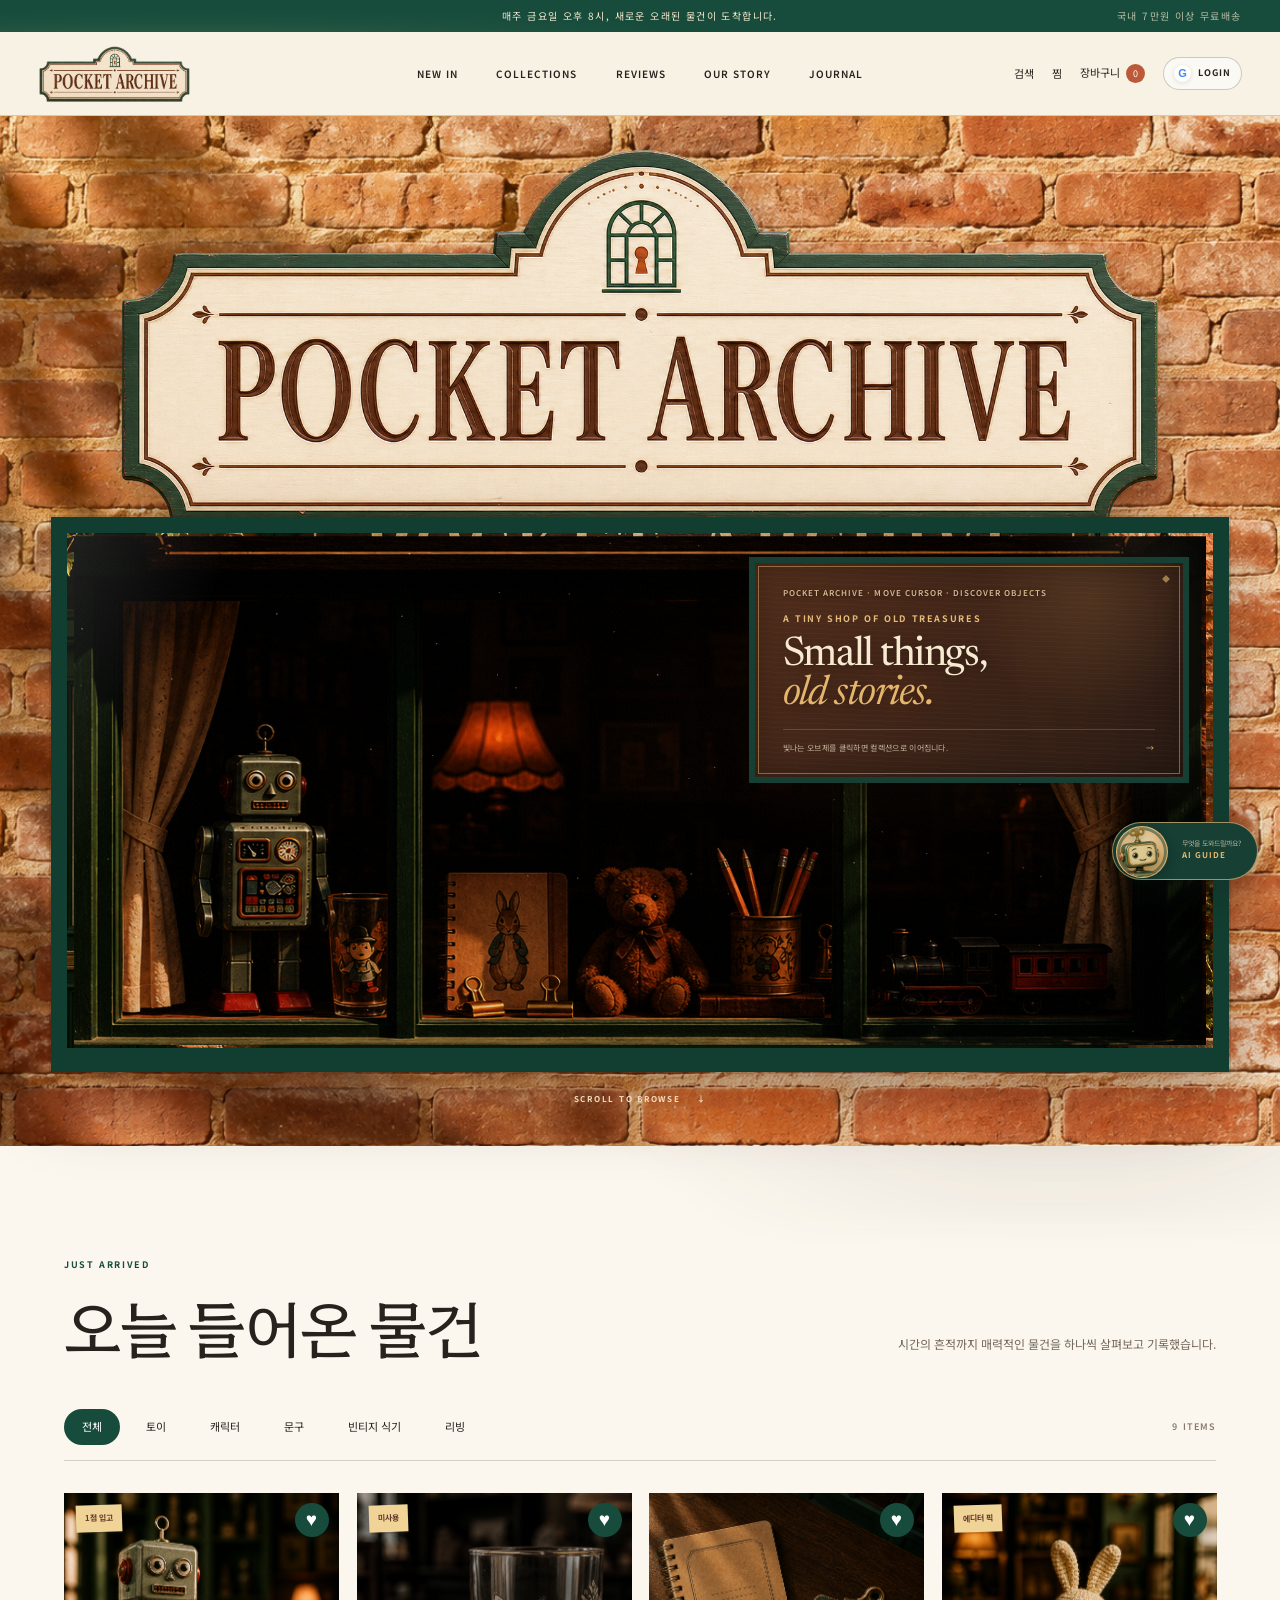
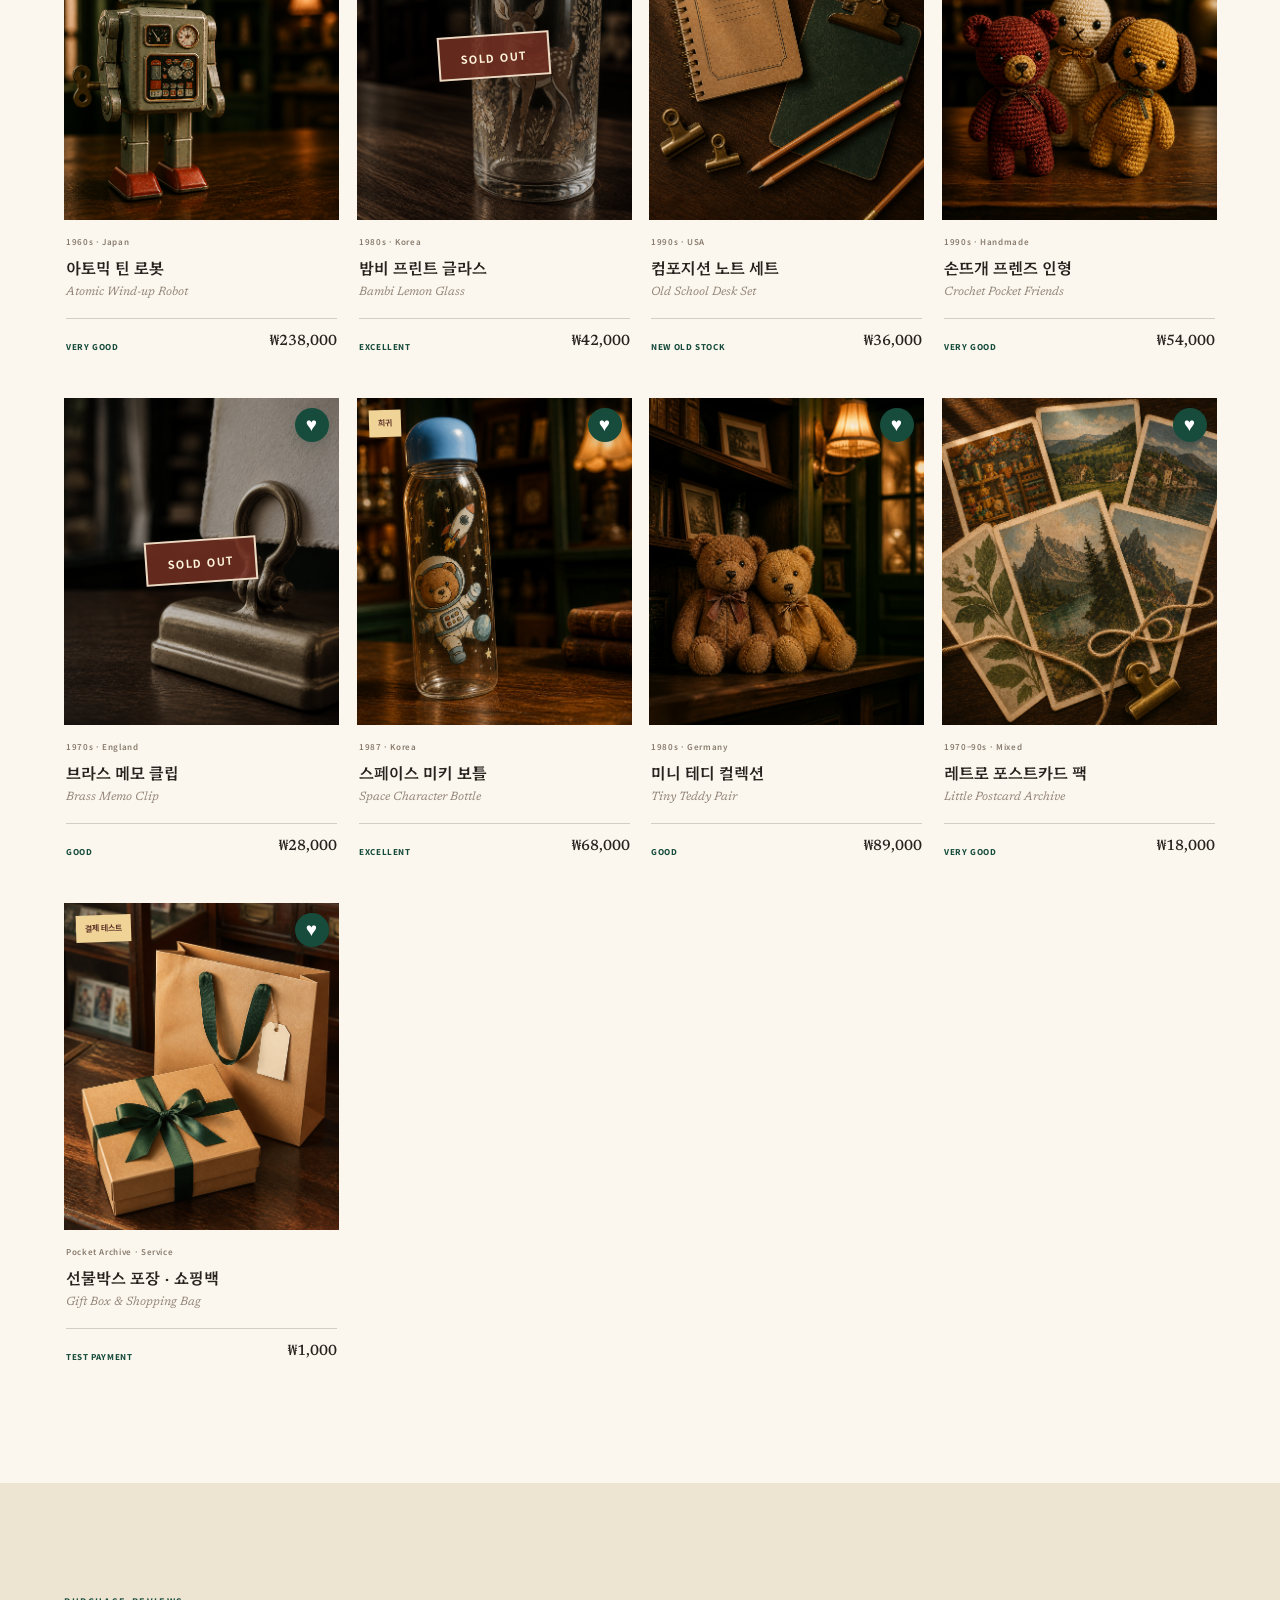
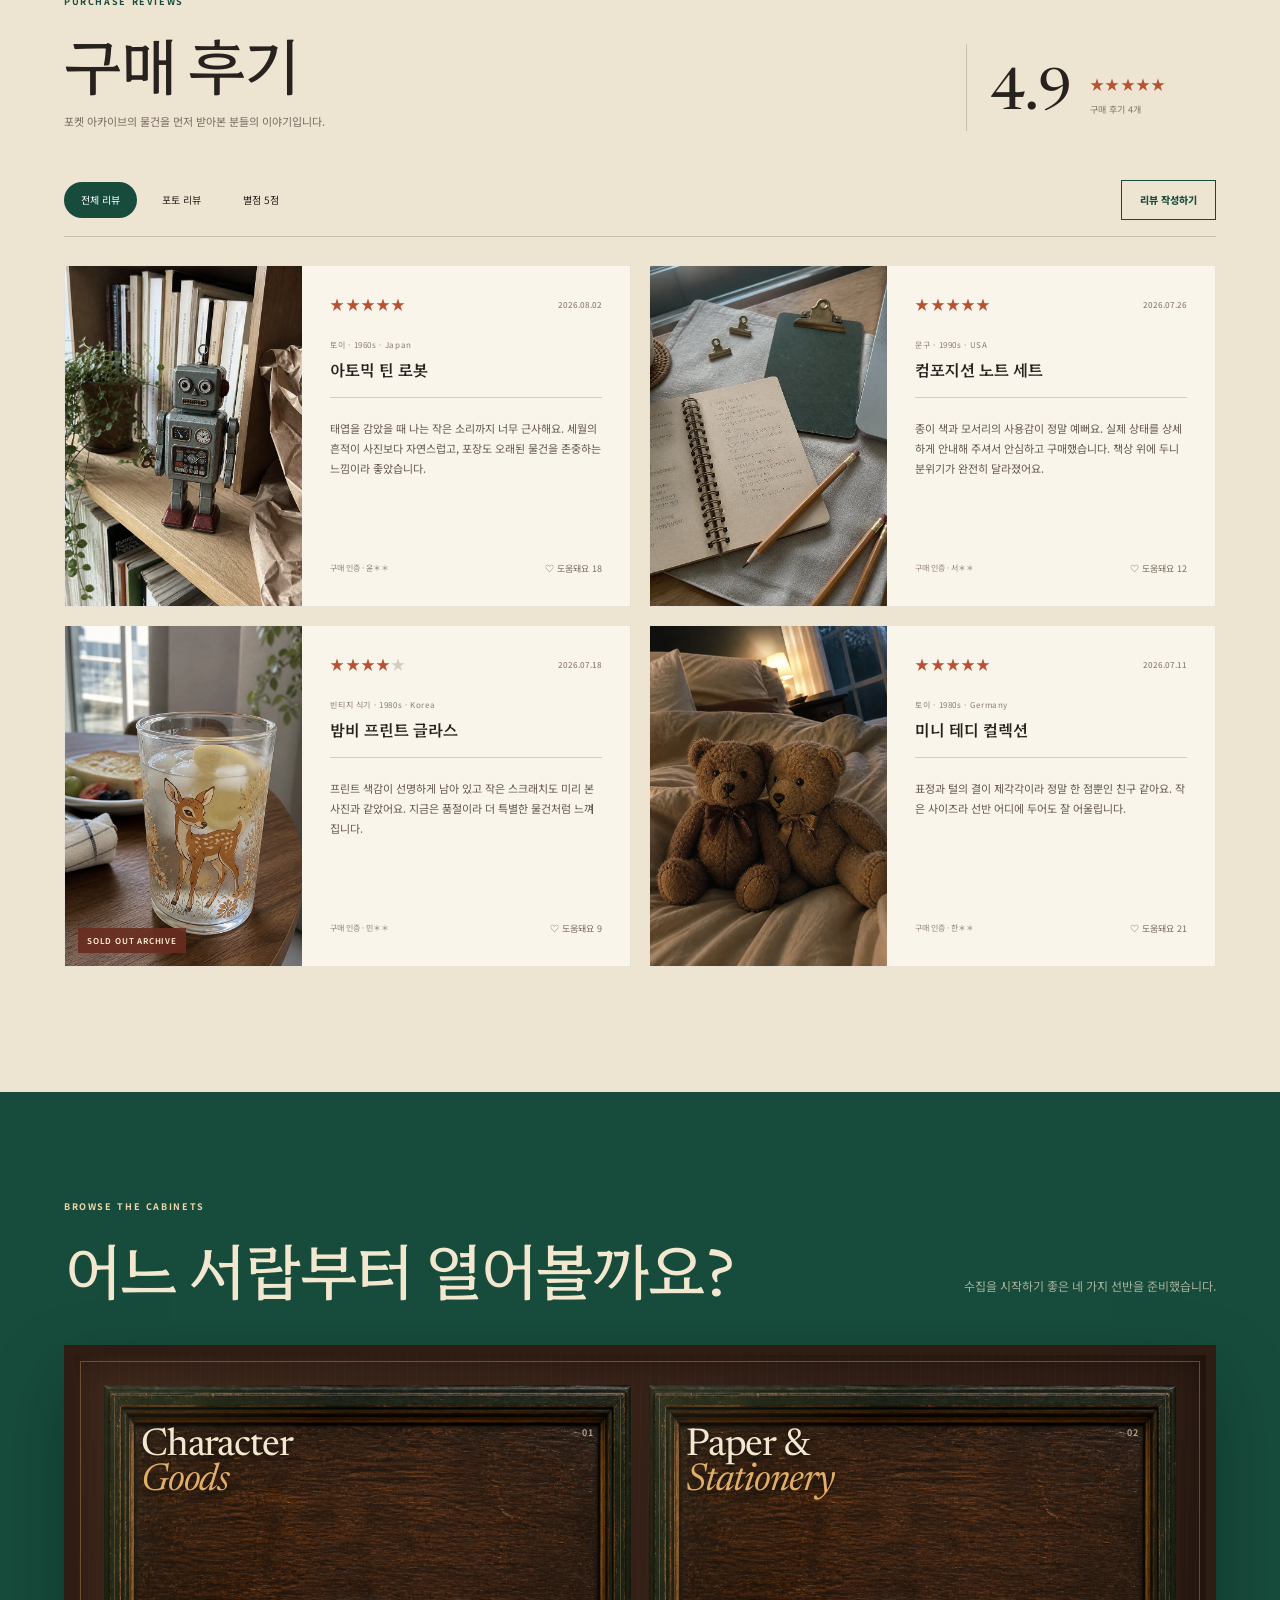
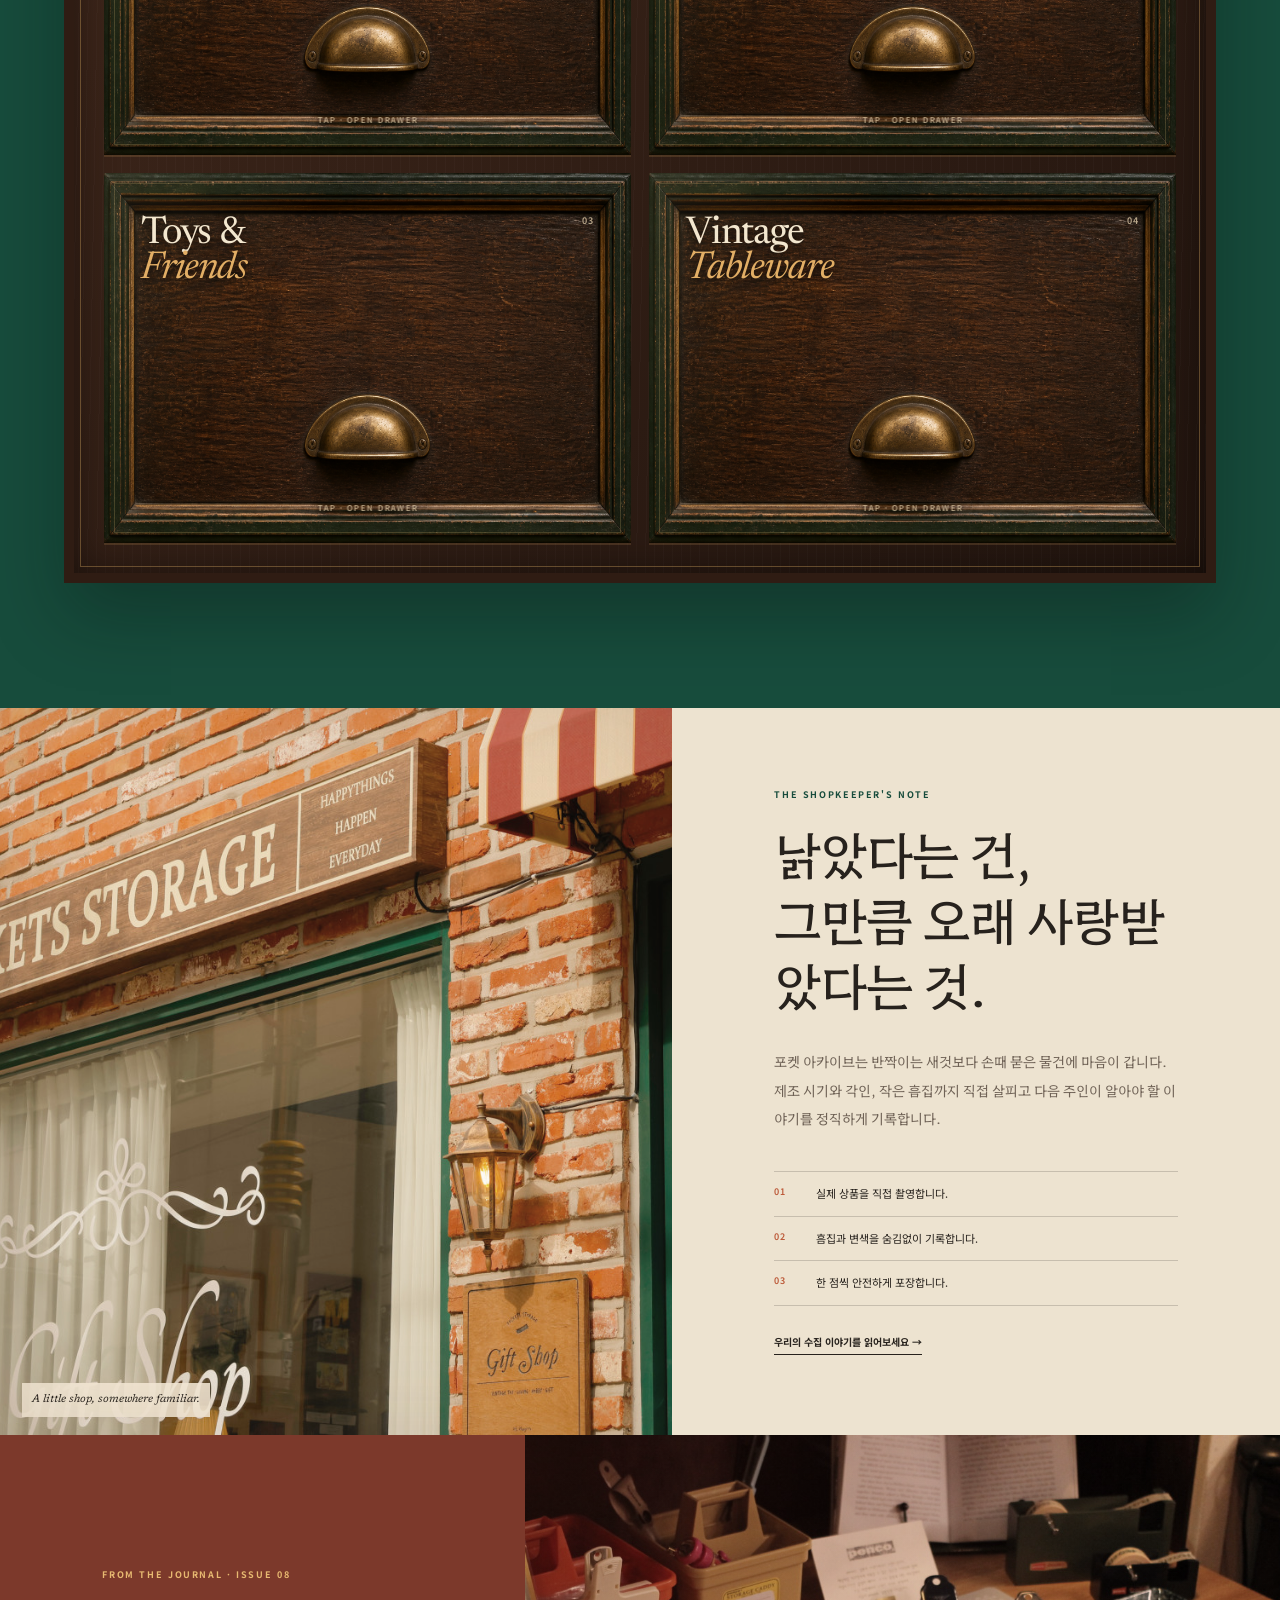
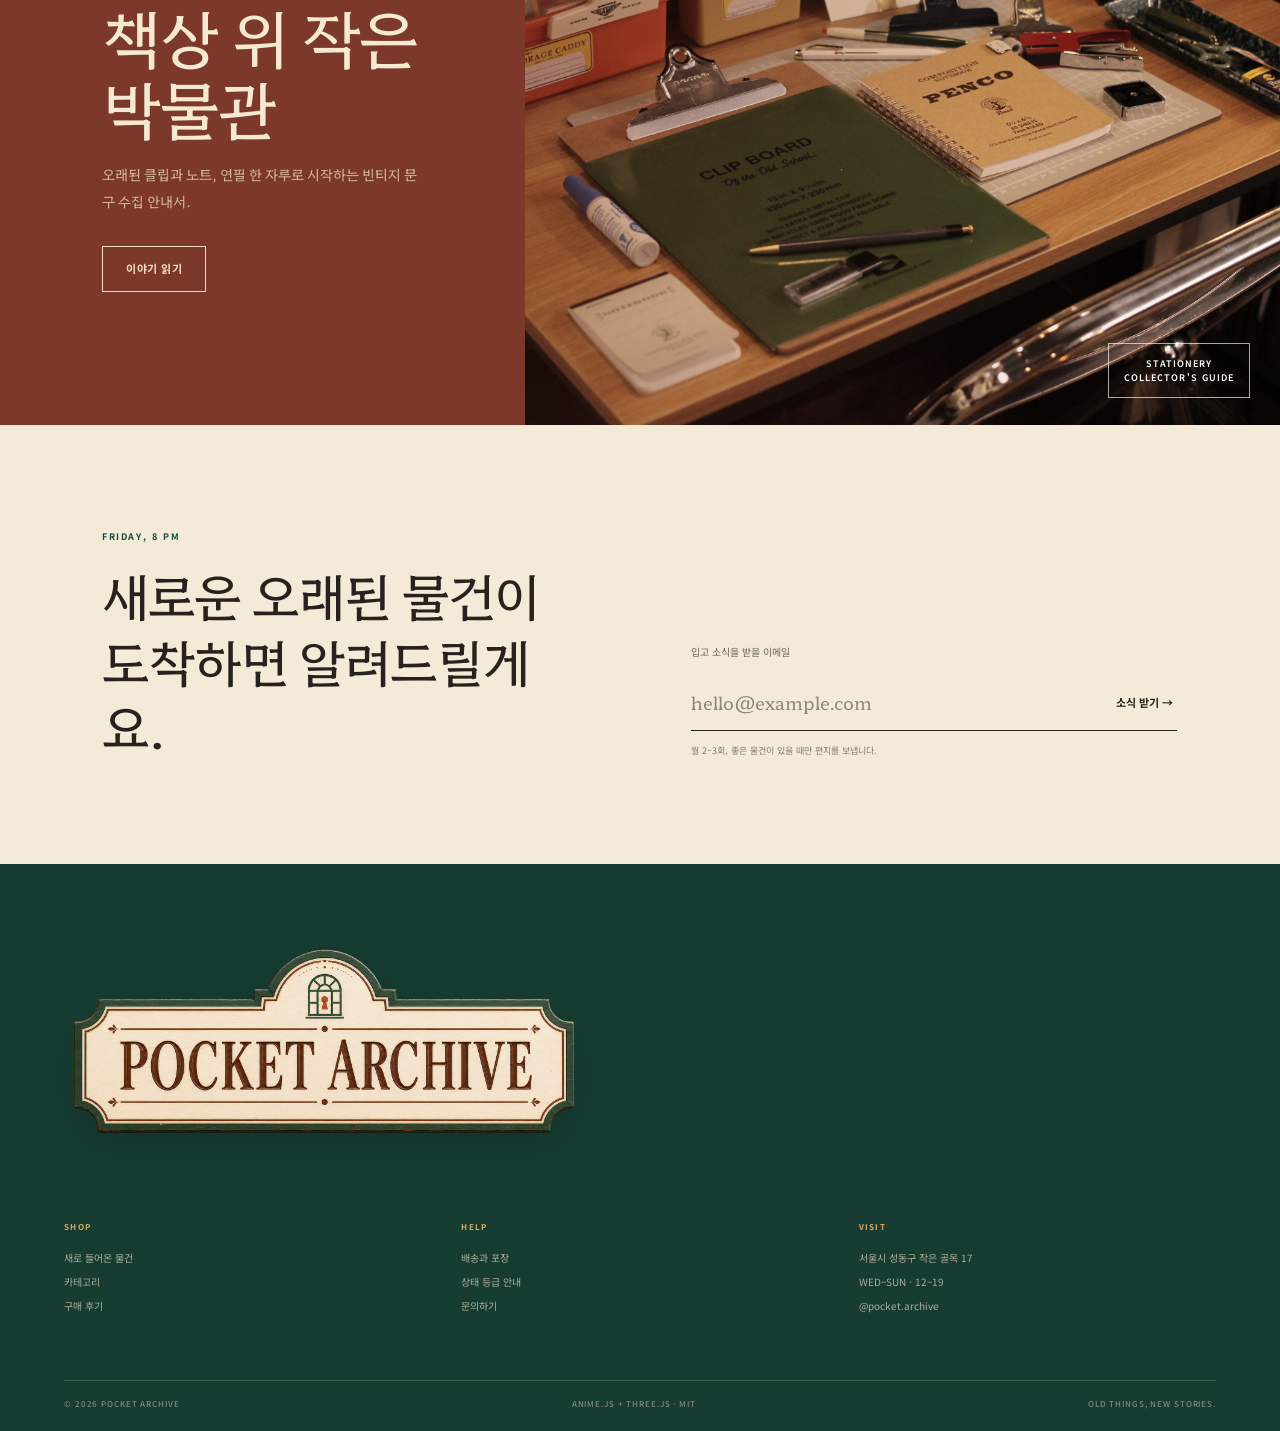
==== commit 974f1025: "style: publish magazine contents layout" ====
--- a/index.html
+++ b/index.html
@@ -8,8 +8,8 @@
     <meta property="og:description" content="오래된 물건들의 작은 상점, Pocket Archive." />
     <meta property="og:image" content="https://juliekimgold-web.github.io/og.png" />
     <title>Pocket Archive — 오래된 물건들의 작은 상점</title>
-    <script type="module" crossorigin src="/assets/src-BZQESkjY.js"></script>
-    <link rel="stylesheet" crossorigin href="/assets/src-C70jOSNW.css">
+    <script type="module" crossorigin src="/assets/src-D9In8_6O.js"></script>
+    <link rel="stylesheet" crossorigin href="/assets/src-D6Y_bxmu.css">
   </head>
   <body>
     <div id="root"></div>
--- a/assets/src-D6Y_bxmu.css
+++ b/assets/src-D6Y_bxmu.css
@@ -0,0 +1 @@
+@import "https://fonts.googleapis.com/css2?family=Hahmlet:wght@300;400;500;600;700&family=Newsreader:ital,opsz,wght@0,6..72,300..700;1,6..72,300..700&family=Noto+Sans+KR:wght@400;500;600;700&display=swap";.mypage-shell,.mypage-gate{color:#29231f;min-height:100vh;font-family:var(--font-sans);background:#eee6d7}.mypage-header{background:#f7f0e2e0;border-bottom:1px solid #3028222e;justify-content:space-between;align-items:center;height:92px;padding:0 5vw;display:flex}.mypage-brand{width:210px;height:66px;display:block}.mypage-brand img{object-fit:contain;width:100%;height:100%}.mypage-header>div{align-items:center;gap:38px;display:flex}.mypage-header span{color:#9d5138;letter-spacing:.17em;font-size:8px;font-weight:700}.mypage-header a:last-child{font-size:10px;font-weight:700}.member-hero{color:#f5e8ce;background:radial-gradient(circle at 76% 20%,#daa95c2e,#0000 26%),repeating-linear-gradient(2deg,#ffffff05 0 1px,#0000 1px 5px),#193f34;grid-template-columns:auto 1fr auto;align-items:center;gap:34px;min-height:330px;padding:55px 7vw;display:grid;overflow:hidden;box-shadow:inset 0 -20px 45px #0714102e}.member-avatar{outline-offset:5px;width:104px;height:104px;font-family:var(--font-display);background:#7c432f;border:5px solid #d9af70;border-radius:50%;outline:1px solid #ffedc4b3;place-items:center;font-size:42px;display:grid;overflow:hidden}.member-avatar img{object-fit:cover;width:100%;height:100%}.member-hero>div:nth-child(2)>span{color:#dbb274;letter-spacing:.15em;font-size:8px;font-weight:700}.member-hero h1{font-family:var(--font-serif-ko);letter-spacing:-.045em;margin:12px 0 0;font-size:clamp(44px,5vw,70px);font-weight:420;line-height:1.06}.member-hero h1 i{color:#e2b771;font-family:var(--font-display);font-weight:400}.member-hero dl{border:1px solid #eed7ab40;grid-template-columns:repeat(3,auto);gap:0;margin:0;display:grid}.member-hero dl div{border-right:1px solid #eed7ab33;min-width:108px;padding:20px 22px}.member-hero dl div:last-child{border:0}.member-hero dt{color:#d5aa69;letter-spacing:.14em;font-size:7px;font-weight:700}.member-hero dd{font-family:var(--font-display);margin:8px 0 0;font-size:18px}.mypage-layout{grid-template-columns:230px 1fr;gap:46px;width:min(1400px,92vw);margin:0 auto;padding:68px 0 120px;display:grid}.account-nav{border-top:3px solid #193f34;border-bottom:1px solid #30282238;flex-direction:column;align-self:start;padding:23px 0;display:flex;position:sticky;top:24px}.account-nav>span{color:#9d5138;letter-spacing:.16em;margin:0 15px 18px;font-size:8px;font-weight:700}.account-nav a{font-family:var(--font-serif-ko);border-top:1px solid #3028221f;align-items:center;gap:12px;padding:14px 15px;font-size:13px;display:flex}.account-nav a:hover{background:#ffffff5c}.account-nav a b{color:#a26048;font:600 8px var(--font-sans)}.account-nav a em{color:#f3e4c9;background:#193f34;border-radius:50%;place-items:center;min-width:20px;height:20px;margin-left:auto;font-size:8px;font-style:normal;display:inline-grid}.account-nav button{cursor:pointer;color:#76695e;text-align:left;background:0 0;border:0;border-bottom:1px solid #847669;margin:20px 15px 0;padding:10px 0;font-size:9px}.account-content{min-width:0}.mypage-notice{z-index:20;color:#6e3e2d;background:#efe0c4;border:1px solid #975f404d;justify-content:space-between;margin-bottom:16px;padding:14px 17px;font-size:10px;display:flex;position:sticky;top:12px;box-shadow:0 8px 20px #33251c1a}.mypage-notice button{cursor:pointer;background:0 0;border:0}.account-panel{background:#f7f1e5;border:1px solid #30282229;margin-bottom:32px;padding:46px 50px 50px;scroll-margin-top:24px;box-shadow:0 16px 40px #34271d12}.panel-heading{border-bottom:1px solid #30282229;justify-content:space-between;align-items:end;gap:32px;margin-bottom:34px;padding-bottom:25px;display:flex}.panel-heading span{color:#9d5138;letter-spacing:.15em;font-size:8px;font-weight:700}.panel-heading h2{font-family:var(--font-serif-ko);letter-spacing:-.035em;margin:7px 0 0;font-size:37px;font-weight:440}.panel-heading p{color:#7b6e62;max-width:260px;margin:0 0 3px;font-size:10px;line-height:1.6}.panel-heading>button{color:#193f34;cursor:pointer;background:0 0;border:1px solid #193f34;padding:10px 15px;font-size:9px;font-weight:700}.profile-form{grid-template-columns:1fr 1fr;gap:19px 15px;display:grid}.profile-form label:not(.consent-row),.address-meta-grid label{flex-direction:column;gap:8px;display:flex}.profile-form label span,.address-meta-grid label span{color:#74675b;font-size:9px;font-weight:700}.profile-form input:not([type=checkbox]),.address-meta-grid input{background:#fffdf8;border:1px solid #30282233;border-radius:0;outline:none;height:48px;padding:0 14px;font-size:11px}.profile-form input:focus,.address-meta-grid input:focus{border-color:#193f34;box-shadow:0 0 0 2px #193f3414}.profile-form input[readonly]{color:#7b7065;background:#ece5d8}.consent-row{color:#72665b;grid-column:1/-1;align-items:center;gap:9px;margin-top:3px;font-size:10px;display:flex}.consent-row input,.default-check input{accent-color:#193f34}.ledger-button{color:#f5e7cd;cursor:pointer;letter-spacing:.03em;background:#193f34;border:0;min-height:49px;padding:0 24px;font-size:10px;font-weight:700}.ledger-button:disabled{cursor:wait;opacity:.55}.profile-form .ledger-button{grid-column:1/-1;justify-self:end;min-width:180px}.saved-address-list{gap:10px;display:grid}.saved-address-list article{background:#fffdf8ad;border:1px solid #3028222b;grid-template-columns:54px 1fr auto;gap:18px;padding:23px 20px;display:grid;position:relative}.saved-address-list article.is-default{border-color:#193f34ad;box-shadow:inset 4px 0 #193f34}.address-index{color:#a3674e;font-family:var(--font-display);align-self:start;font-size:20px}.address-copy>div{align-items:center;gap:9px;display:flex}.address-copy strong{font-family:var(--font-serif-ko);font-size:17px;font-weight:600}.address-copy em{color:#f4e4c7;background:#193f34;padding:4px 7px;font-size:7px;font-style:normal}.address-copy>b{margin:10px 0 5px;font-size:10px;display:block}.address-copy p{color:#74685d;margin:0;font-size:10px;line-height:1.7}.address-actions{align-items:start;gap:5px;display:flex}.address-actions button{cursor:pointer;color:#6d6156;background:0 0;border:1px solid #30282230;padding:7px 9px;font-size:8px}.address-actions button:first-child{color:#8b4935;border-color:#8b5943}.address-actions button.is-map-active{color:#f4e4c7;background:#193f34;border-color:#193f34}.kakao-map-card{background:#eee4d3;border:1px solid #30282233;margin-top:20px;overflow:hidden}.kakao-map-heading{border-bottom:1px solid #30282229;justify-content:space-between;align-items:center;gap:20px;min-height:61px;padding:13px 17px;display:flex}.kakao-map-heading>div{align-items:baseline;gap:10px;min-width:0;display:flex}.kakao-map-heading span{color:#a45e43;letter-spacing:.16em;font-size:7px;font-weight:800}.kakao-map-heading strong{font-family:var(--font-serif-ko);text-overflow:ellipsis;white-space:nowrap;font-size:16px;font-weight:600;overflow:hidden}.kakao-map-heading a{color:#5d5046;flex:none;font-size:8px;font-weight:700}.kakao-map-stage{background:#d8cdbb;height:330px;position:relative;overflow:hidden}.kakao-map-canvas{width:100%;height:100%}.kakao-map-message{color:#6f6255;text-align:center;background:radial-gradient(circle at 50% 42%,#f6ecd7f5,#e0d3bcf0);align-content:center;justify-items:center;gap:7px;padding:20px;display:grid;position:absolute;inset:0}.kakao-map-message span{font-size:9px}.kakao-map-message b{font-family:var(--font-serif-ko);font-size:15px;font-weight:520}.kakao-map-message i{border:2px solid #193f3433;border-top-color:#193f34;border-radius:50%;width:24px;height:24px;animation:.8s linear infinite kakaoMapSpin}.kakao-map-address{color:#6e6258;border-top:1px solid #30282224;margin:0;padding:12px 17px;font-size:9px;line-height:1.6}.address-editor .kakao-map-card{background:#efdcbb14;border-color:#e1b8774d;margin:18px 0 0}.address-editor .kakao-map-heading{border-color:#e1b87738}.address-editor .kakao-map-heading span{color:#e0b36e}.address-editor .kakao-map-heading strong,.address-editor .kakao-map-heading a{color:#ead7b9}.address-editor .kakao-map-address{color:#d3bd9c;border-color:#e1b87733}.kakao-map-card.is-compact .kakao-map-stage{height:250px}@keyframes kakaoMapSpin{to{transform:rotate(360deg)}}.empty-address{text-align:center;background:#fffdf866;border:1px dashed #3028223d;padding:48px 20px}.empty-address span{font-family:var(--font-serif-ko);font-size:17px}.empty-address p{color:#7e7164;margin:8px 0 0;font-size:10px}.address-editor{outline-offset:-11px;color:#f4e5ca;background:linear-gradient(#ffffff06,#ffffff06),#442d23;border:6px solid #5b392a;outline:1px solid #b88a55;margin-top:28px;padding:31px}.address-editor>div:first-child{margin-bottom:22px}.address-editor>div:first-child span{color:#dda967;letter-spacing:.15em;font-size:8px;font-weight:700}.address-editor h3{font-family:var(--font-serif-ko);margin:6px 0 0;font-size:27px;font-weight:460}.address-meta-grid{grid-template-columns:repeat(3,1fr);gap:10px;margin-bottom:18px;display:grid}.address-editor .address-meta-grid label span,.address-editor .kakao-address-fieldset label>span{color:#d4b98e}.address-editor .address-meta-grid input{color:#2a231e;background:#fffbf1ed;border-color:#f4e5ca38}.address-editor .kakao-address-fieldset{background:#efdcbb14;border-color:#e1b8774d}.address-editor .kakao-address-fieldset legend{color:#e0b36e}.address-editor .address-status{color:#c9b495}.default-check{color:#dcc5a1;align-items:center;gap:9px;margin:15px 0 20px;font-size:10px;display:flex}.editor-actions{align-items:center;gap:12px;display:flex}.editor-actions .ledger-button{color:#2f251d;background:#e1b36c}.editor-actions>button:last-child:not(.ledger-button){color:#ead6b5;cursor:pointer;background:0 0;border:0;border-bottom:1px solid #f4e5ca80;padding:12px;font-size:9px}.mypage-gate{background:radial-gradient(circle at 20% 20%,#e0b26529,#0000 30%),#173d32;place-items:center;padding:28px;display:grid;position:relative;overflow:hidden}.mypage-gate:before{content:"";pointer-events:none;border:1px solid #e5be7d47;position:absolute;inset:20px}.mypage-logo{width:210px;height:70px;position:absolute;top:27px;left:38px}.mypage-logo img{object-fit:contain;width:100%;height:100%}.login-ledger,.mypage-gate>div:not(.account-loading){outline-offset:-14px;text-align:center;background:#f1e5cf;border:8px solid #5b392a;outline:1px solid #c6975d;width:min(580px,100%);padding:56px;position:relative;box-shadow:0 30px 70px #06120e6b}.login-ledger>span,.mypage-gate>div>span{color:#9d5138;letter-spacing:.17em;font-size:8px;font-weight:700}.login-ledger h1,.mypage-gate h1{font-family:var(--font-serif-ko);margin:14px 0 18px;font-size:42px;font-weight:440;line-height:1.2}.login-ledger p,.mypage-gate p{color:#75685c;max-width:390px;margin:0 auto 25px;font-size:11px;line-height:1.8}.login-ledger button{cursor:pointer;background:#fff;border:1px solid #30282233;min-width:210px;height:50px;font-size:11px;font-weight:700}.login-ledger button b{color:#fff;background:#4285f4;border-radius:50%;place-items:center;width:22px;height:22px;margin-right:10px;display:inline-grid}.login-ledger small{color:#9b4e39;margin-top:15px;display:block}.account-loading{gap:8px;display:flex}.account-loading span{background:#e3b36a;border-radius:50%;width:11px;height:11px;animation:.8s ease-in-out infinite alternate accountPulse}.account-loading span:nth-child(2){animation-delay:.15s}.account-loading span:nth-child(3){animation-delay:.3s}@keyframes accountPulse{to{opacity:.3;transform:translateY(-8px)}}@media (width<=980px){.member-hero{grid-template-columns:auto 1fr}.member-hero dl{grid-column:1/-1}.mypage-layout{grid-template-columns:1fr}.account-nav{border-top-width:2px;grid-template-columns:repeat(3,1fr);padding:0;display:grid;position:static}.account-nav>span,.account-nav button{grid-column:1/-1}.account-nav a{border-right:1px solid #3028221f}}@media (width<=680px){.mypage-header{height:72px;padding:0 16px}.mypage-brand{width:155px;height:52px}.mypage-header span{display:none}.member-hero{padding:48px 22px;display:block}.member-avatar{width:78px;height:78px;margin-bottom:25px}.member-hero h1{font-size:43px}.member-hero dl{display:none}.mypage-layout{width:auto;margin:0 14px;padding:25px 0 70px}.account-nav{grid-template-columns:1fr}.account-nav>span,.account-nav button{grid-column:auto}.account-panel{padding:33px 18px 24px}.panel-heading{display:block}.panel-heading p,.panel-heading>button{margin-top:16px}.profile-form{grid-template-columns:1fr}.consent-row,.profile-form .ledger-button{grid-column:auto}.profile-form .ledger-button{width:100%}.saved-address-list article{grid-template-columns:36px 1fr;padding:20px 14px}.address-actions{flex-wrap:wrap;grid-column:2}.kakao-map-stage{height:270px}.kakao-map-card.is-compact .kakao-map-stage{height:220px}.kakao-map-heading>div{gap:4px;display:grid}.address-editor{margin-left:-6px;margin-right:-6px;padding:28px 17px}.address-meta-grid{grid-template-columns:1fr}.mypage-logo{top:22px;left:50%;transform:translate(-50%)}.login-ledger,.mypage-gate>div:not(.account-loading){padding:45px 22px}.login-ledger h1,.mypage-gate h1{font-size:34px}}.journal-page-shell{color:#282018;background:#f3ecdd;min-width:320px;overflow:hidden}.journal-header{z-index:20;-webkit-backdrop-filter:blur(14px);backdrop-filter:blur(14px);background:#f5eedff0;border-bottom:1px solid #27362a2e;grid-template-columns:220px 1fr 220px;align-items:center;height:78px;padding:0 4vw;display:grid;position:sticky;top:0}.journal-brand{align-items:center;width:190px;height:60px;display:flex}.journal-brand img{object-fit:contain;width:100%;height:100%}.journal-header>span{color:#1a493a;font:700 9px var(--font-sans);letter-spacing:.2em;text-align:center}.journal-back{color:#71382d;justify-self:end;font-size:10px;font-weight:700}.journal-hero{color:#f4e6cc;isolation:isolate;background:#183e33;min-height:min(860px,100svh - 78px);position:relative;overflow:hidden}.journal-hero-copy{z-index:3;text-shadow:0 3px 24px #06120d8c;flex-direction:column;justify-content:flex-end;width:min(760px,72vw);padding:0;display:flex;position:absolute;bottom:clamp(48px,8vh,92px);left:max(5vw,50vw - 760px)}.journal-hero-copy>span,.journal-section-title>span,.reader-kicker,.journal-ending>span{color:#d7a45f;font:700 9px var(--font-sans);letter-spacing:.18em}.journal-hero h1{font-family:var(--font-serif-ko);letter-spacing:-.065em;margin:20px 0 25px;font-size:clamp(58px,7.4vw,112px);font-weight:430;line-height:1.06}.journal-hero p{color:#fff6e4d1;max-width:530px;font-family:var(--font-serif-ko);margin:0;font-size:15px;line-height:1.9}.journal-hero-meta{border-top:1px solid #f4e6cc6b;flex-direction:row;justify-content:space-between;gap:18px;width:min(530px,100%);margin-top:34px;padding-top:15px;display:flex}.journal-hero-meta b,.journal-hero-meta small{font:700 8px var(--font-sans);letter-spacing:.16em}.journal-hero-meta small{color:#f4e6cc8c}.journal-hero-image{z-index:0;position:absolute;inset:0;overflow:hidden}.journal-hero-image:after{content:"";pointer-events:none;background:linear-gradient(90deg,#051912c7 0%,#05191275 38%,#05191214 72%),linear-gradient(#0000 42%,#051510c2 100%);position:absolute;inset:0;box-shadow:inset 0 0 120px #07191342}.journal-hero-image img{object-fit:cover;object-position:center 52%;filter:saturate(.78)sepia(.08)contrast(1.02);width:100%;height:100%;transform:scale(1.015)}.journal-hero-image>span{z-index:2;color:#fff;font:700 9px/1.55 var(--font-sans);letter-spacing:.15em;text-align:right;border:1px solid #ffffffa8;padding:14px 16px;position:absolute;bottom:26px;right:28px}.journal-library{background:linear-gradient(90deg,#173f3306 1px,#0000 1px) 0 0/8.333% 100%,#f3ecdd;padding:0 5vw 140px}.journal-contents-bar{color:#173f33;border-top:7px solid #173f33;border-bottom:1px solid #9f907d;grid-template-columns:auto auto 1fr auto;align-items:center;gap:28px;max-width:1440px;min-height:74px;margin:0 auto 96px;display:grid}.journal-contents-bar b,.journal-contents-bar>span,.journal-contents-bar small{font:700 8px var(--font-sans);letter-spacing:.16em}.journal-contents-bar>span{color:#8b4b3b;border-left:1px solid #aa9c89;padding-left:28px}.journal-contents-bar nav{justify-self:center;gap:6px;display:flex}.journal-contents-bar button{color:#173f33;cursor:pointer;width:31px;height:31px;font:700 8px var(--font-sans);background:0 0;border:1px solid #ad9d88;border-radius:50%;padding:0;transition:background .2s,color .2s,transform .2s}.journal-contents-bar button:hover{color:#f7ead1;background:#173f33;transform:translateY(-2px)}.journal-contents-bar small{color:#7f7161}.journal-section-title{border-bottom:3px double #86735c;grid-template-columns:minmax(0,1fr) minmax(250px,.38fr);align-items:end;max-width:1440px;margin:0 auto 64px;padding-bottom:29px;display:grid;position:relative}.journal-section-title:before{content:"READ";color:#734d3614;font:450 clamp(80px,13vw,190px)/1 var(--font-display);letter-spacing:-.07em;pointer-events:none;position:absolute;top:-62px;right:0}.journal-section-title h2{font-family:var(--font-serif-ko);letter-spacing:-.06em;margin:12px 0 0;font-size:clamp(52px,7vw,92px);font-weight:430;line-height:1.02;position:relative}.journal-section-title p{color:#74685b;max-width:320px;font:12px/1.9 var(--font-serif-ko);margin:0 0 8px 50px;position:relative}.journal-card-grid{border-top:1px solid #a99780;border-left:1px solid #a99780;grid-template-columns:repeat(12,minmax(0,1fr));grid-auto-rows:minmax(270px,auto);max-width:1440px;margin:auto;display:grid}.journal-card{min-width:0;min-height:0;color:inherit;cursor:pointer;text-align:left;background:#f6efe1b3;border:1px solid #a99780;border-top:0;border-left:0;padding:0;transition:background .3s,transform .3s,box-shadow .3s;position:relative;overflow:hidden}.journal-card:hover,.journal-card.is-selected{z-index:2;background:#eadbc2;box-shadow:0 20px 42px #412d1f1f}.journal-card-1{grid-area:1/1/3/8}.journal-card-2{grid-area:1/8/auto/13;grid-template-columns:.92fr 1.08fr;display:grid}.journal-card-3{grid-area:2/8/auto/13;grid-template-columns:1.08fr .92fr;display:grid}.journal-card-3 .journal-card-image{order:2}.journal-card-4{grid-area:3/1/auto/6;grid-template-columns:.86fr 1.14fr;display:grid}.journal-card-5{grid-area:3/6/auto/13;grid-template-columns:1.2fr .8fr;display:grid}.journal-card-5 .journal-card-image{order:2}.journal-card-1 .journal-card-image{height:560px}.journal-card-1 .journal-card-copy{min-height:315px;padding:38px 42px 32px}.journal-card-1 .journal-card-copy strong{max-width:570px;font-size:clamp(34px,3.4vw,52px)}.journal-card-2 .journal-card-image,.journal-card-3 .journal-card-image,.journal-card-4 .journal-card-image,.journal-card-5 .journal-card-image{height:100%;min-height:310px}.journal-card-image{background:#c6b397;height:280px;display:block;position:relative;overflow:hidden}.journal-card-image img{object-fit:cover;filter:saturate(.7)sepia(.08);width:100%;height:100%;transition:transform .6s cubic-bezier(.2,.75,.2,1),filter .4s}.journal-card:hover img{filter:saturate(.9);transform:scale(1.045)}.journal-card-image b{color:#71382d;width:35px;height:35px;font:700 9px var(--font-sans);background:#f4ead7;border-radius:50%;place-items:center;display:grid;position:absolute;top:14px;right:16px}.journal-card-image em{color:#f5e7cd;font:700 7px var(--font-sans);letter-spacing:.13em;background:#14392ee6;padding:7px 9px;font-style:normal;position:absolute;bottom:13px;left:14px}.journal-card-copy{flex-direction:column;min-height:245px;padding:27px 28px 25px;display:flex}.journal-card-copy small{color:#8b4c3d;font:700 8px var(--font-sans);letter-spacing:.13em}.journal-card-copy strong{font-family:var(--font-serif-ko);letter-spacing:-.025em;margin:15px 0 12px;font-size:25px;font-weight:550;line-height:1.35}.journal-card-copy>span{color:#75695d;font-size:11px;line-height:1.75}.journal-card-line{border-top:1px solid #7c685247;justify-content:space-between;gap:15px;margin-top:auto;padding-top:22px;display:flex}.journal-card-line i{color:#1d4a3c;letter-spacing:.06em;font-size:8px;font-style:normal;font-weight:800}.journal-masthead{border-top:3px double #86735c;grid-template-columns:1fr minmax(260px,420px) auto;align-items:end;gap:40px;max-width:1440px;margin:70px auto 0;padding-top:22px;display:grid}.journal-masthead span{color:#173f33;font:450 clamp(32px, 5vw, 72px) var(--font-display);letter-spacing:-.04em}.journal-masthead p{color:#716455;font:12px/1.8 var(--font-serif-ko);margin:0}.journal-masthead b{color:#8b4b3b;font:700 8px var(--font-sans);letter-spacing:.15em}.journal-reader{background:#eee1ca;border-top:1px solid #684d312e;grid-template-columns:minmax(220px,.36fr) minmax(0,1fr);padding:115px max(5vw,50vw - 720px);scroll-margin-top:78px;display:grid}.reader-aside{color:#7b4938;flex-direction:column;align-self:start;padding:7px 50px 0 0;display:flex;position:sticky;top:118px}.reader-aside span{font:700 10px var(--font-sans);letter-spacing:.18em}.reader-aside strong{font-family:var(--font-display);margin:16px 0 9px;font-size:34px;font-weight:450}.reader-aside small{color:#87796b;font:600 8px var(--font-sans);letter-spacing:.12em}.reader-main{border-left:1px solid #bbaa91;max-width:920px;padding-left:clamp(35px,7vw,105px);animation:.5s both readerEnter}@keyframes readerEnter{0%{opacity:0;transform:translateY(18px)}}.reader-main h2{max-width:760px;font-family:var(--font-serif-ko);letter-spacing:-.05em;margin:20px 0 27px;font-size:clamp(43px,5vw,70px);font-weight:460;line-height:1.2}.reader-intro{color:#5f554a;max-width:760px;font-family:var(--font-serif-ko);margin:0 0 55px;font-size:18px;line-height:2}.reader-main figure{margin:0 0 62px}.reader-main figure img{object-fit:cover;filter:saturate(.78)sepia(.07);width:100%;height:min(55vw,580px)}.reader-main figcaption{color:#8a7c6e;margin-top:12px;font-size:9px}.reader-main>section{max-width:760px;margin:0 0 48px}.article-section-number{color:#9a6749;font:700 9px var(--font-sans);letter-spacing:.16em;margin-bottom:11px;display:block}.reader-main>section h3,.reader-checklist h3{font-family:var(--font-serif-ko);letter-spacing:-.03em;margin:0 0 16px;font-size:28px;font-weight:600}.reader-main>section p{color:#5e554c;font-family:var(--font-serif-ko);margin:0;font-size:15px;line-height:2.15}.reader-main blockquote{color:#764433;max-width:780px;font-family:var(--font-serif-ko);letter-spacing:-.03em;border-top:1px solid #b5a17f;border-bottom:1px solid #b5a17f;margin:5px 0 70px;padding:28px 0 28px clamp(30px,5vw,70px);font-size:clamp(24px,3vw,38px);font-weight:520;line-height:1.65}.reader-checklist{background:#f7efdea3;border:1px solid #ad9471;max-width:760px;margin-top:70px;padding:35px 38px}.reader-checklist>span{color:#8b4a39;font:700 8px var(--font-sans);letter-spacing:.16em}.reader-checklist h3{margin-top:12px}.reader-checklist ul{border-top:1px solid #c6b79e;margin:24px 0 0;padding:20px 0 0;list-style:none}.reader-checklist li{color:#655b51;padding:8px 0 8px 25px;font-size:12px;position:relative}.reader-checklist li:before{content:"✓";color:#1c4a3b;font-weight:900;position:absolute;left:0}.journal-ending{color:#f4e6cc;text-align:center;background:#7b392d;padding:130px 5vw}.journal-ending h2{font-family:var(--font-serif-ko);letter-spacing:-.045em;margin:22px auto 36px;font-size:clamp(40px,5vw,67px);font-weight:430;line-height:1.28}.journal-ending a{border-bottom:1px solid #f4e6ccb3;padding-bottom:7px;font-size:11px;font-weight:700;display:inline-flex}@media (width<=900px){.journal-header{grid-template-columns:180px 1fr}.journal-header>span{display:none}.journal-hero{min-height:720px}.journal-contents-bar{grid-template-columns:auto 1fr auto;gap:16px}.journal-contents-bar nav{justify-self:end}.journal-contents-bar small{display:none}.journal-card-grid{grid-template-columns:repeat(2,1fr);grid-auto-rows:auto}.journal-card-1,.journal-card-2,.journal-card-3,.journal-card-4,.journal-card-5{grid-area:auto;display:block}.journal-card-1{grid-column:1/-1;grid-template-columns:1.15fr .85fr;display:grid}.journal-card-1 .journal-card-image{height:100%}.journal-card-2 .journal-card-image,.journal-card-3 .journal-card-image,.journal-card-4 .journal-card-image,.journal-card-5 .journal-card-image{height:310px;min-height:0}.journal-card-3 .journal-card-image,.journal-card-5 .journal-card-image{order:initial}.journal-masthead{grid-template-columns:1fr;gap:12px}.journal-reader{grid-template-columns:1fr}.reader-aside{margin-bottom:45px;position:static}.reader-main{border-left:0;padding-left:0}}@media (width<=600px){.journal-header{grid-template-columns:145px 1fr;height:68px;padding:0 16px}.journal-brand{width:140px;height:52px}.journal-back{font-size:8px}.journal-hero{min-height:690px}.journal-hero-copy{width:auto;bottom:42px;left:22px;right:22px}.journal-hero h1{font-size:clamp(47px,14vw,62px);line-height:1.08}.journal-hero p{max-width:92%;font-size:13px}.journal-hero-meta{margin-top:28px}.journal-hero-image img{object-position:56% center}.journal-hero-image>span{font-size:7px;top:19px;bottom:auto;right:17px}.journal-library{padding:0 16px 95px}.journal-contents-bar{grid-template-columns:auto 1fr;margin-bottom:70px}.journal-contents-bar>span{justify-self:end}.journal-contents-bar nav{grid-column:1/-1;justify-self:start;padding-bottom:13px}.journal-section-title{display:block}.journal-section-title:before{top:-20px}.journal-section-title h2{font-size:54px}.journal-section-title p{margin:18px 0 0}.journal-card-grid{grid-template-columns:1fr}.journal-card-1,.journal-card-2,.journal-card-3,.journal-card-4,.journal-card-5{grid-column:auto;grid-template-columns:43% 57%;display:grid}.journal-card-1 .journal-card-image,.journal-card-2 .journal-card-image,.journal-card-3 .journal-card-image,.journal-card-4 .journal-card-image,.journal-card-5 .journal-card-image{height:100%;min-height:255px}.journal-card-1 .journal-card-copy,.journal-card-copy{min-height:255px;padding:22px 18px}.journal-card-1 .journal-card-copy strong,.journal-card-copy strong{font-size:20px}.journal-card-copy>span:not(.journal-card-line){display:none}.journal-card-line{flex-direction:column;gap:5px}.journal-card-image em{font-size:6px;bottom:9px;left:9px}.journal-reader{padding:78px 20px 90px}.reader-main h2{font-size:42px}.reader-intro{font-size:16px}.reader-main figure img{height:380px}.reader-main blockquote{padding-left:22px;font-size:24px}.reader-checklist{padding:28px 23px}}@layer properties{@supports (((-webkit-hyphens:none)) and (not (margin-trim:inline))) or ((-moz-orient:inline) and (not (color:rgb(from red r g b)))){*,:before,:after,::backdrop{--tw-rotate-x:initial;--tw-rotate-y:initial;--tw-rotate-z:initial;--tw-skew-x:initial;--tw-skew-y:initial;--tw-border-style:solid;--tw-shadow:0 0 #0000;--tw-shadow-color:initial;--tw-shadow-alpha:100%;--tw-inset-shadow:0 0 #0000;--tw-inset-shadow-color:initial;--tw-inset-shadow-alpha:100%;--tw-ring-color:initial;--tw-ring-shadow:0 0 #0000;--tw-inset-ring-color:initial;--tw-inset-ring-shadow:0 0 #0000;--tw-ring-inset:initial;--tw-ring-offset-width:0px;--tw-ring-offset-color:#fff;--tw-ring-offset-shadow:0 0 #0000;--tw-outline-style:solid;--tw-blur:initial;--tw-brightness:initial;--tw-contrast:initial;--tw-grayscale:initial;--tw-hue-rotate:initial;--tw-invert:initial;--tw-opacity:initial;--tw-saturate:initial;--tw-sepia:initial;--tw-drop-shadow:initial;--tw-drop-shadow-color:initial;--tw-drop-shadow-alpha:100%;--tw-drop-shadow-size:initial}}}@layer theme{:root,:host{--font-sans:ui-sans-serif, system-ui, sans-serif, "Apple Color Emoji", "Segoe UI Emoji", "Segoe UI Symbol", "Noto Color Emoji";--font-mono:ui-monospace, SFMono-Regular, Menlo, Monaco, Consolas, "Liberation Mono", "Courier New", monospace;--spacing:.25rem;--default-font-family:var(--font-sans);--default-mono-font-family:var(--font-mono)}}@layer base{*,:after,:before,::backdrop{box-sizing:border-box;border:0 solid;margin:0;padding:0}::file-selector-button{box-sizing:border-box;border:0 solid;margin:0;padding:0}html,:host{-webkit-text-size-adjust:100%;tab-size:4;line-height:1.5;font-family:var(--default-font-family,ui-sans-serif, system-ui, sans-serif, "Apple Color Emoji", "Segoe UI Emoji", "Segoe UI Symbol", "Noto Color Emoji");font-feature-settings:var(--default-font-feature-settings,normal);font-variation-settings:var(--default-font-variation-settings,normal);-webkit-tap-highlight-color:transparent}hr{height:0;color:inherit;border-top-width:1px}abbr:where([title]){-webkit-text-decoration:underline dotted;text-decoration:underline dotted}h1,h2,h3,h4,h5,h6{font-size:inherit;font-weight:inherit}a{color:inherit;-webkit-text-decoration:inherit;-webkit-text-decoration:inherit;-webkit-text-decoration:inherit;-webkit-text-decoration:inherit;text-decoration:inherit}b,strong{font-weight:bolder}code,kbd,samp,pre{font-family:var(--default-mono-font-family,ui-monospace, SFMono-Regular, Menlo, Monaco, Consolas, "Liberation Mono", "Courier New", monospace);font-feature-settings:var(--default-mono-font-feature-settings,normal);font-variation-settings:var(--default-mono-font-variation-settings,normal);font-size:1em}small{font-size:80%}sub,sup{vertical-align:baseline;font-size:75%;line-height:0;position:relative}sub{bottom:-.25em}sup{top:-.5em}table{text-indent:0;border-color:inherit;border-collapse:collapse}:-moz-focusring{outline:auto}progress{vertical-align:baseline}summary{display:list-item}ol,ul,menu{list-style:none}img,svg,video,canvas,audio,iframe,embed,object{vertical-align:middle;display:block}img,video{max-width:100%;height:auto}button,input,select,optgroup,textarea{font:inherit;font-feature-settings:inherit;font-variation-settings:inherit;letter-spacing:inherit;color:inherit;opacity:1;background-color:#0000;border-radius:0}::file-selector-button{font:inherit;font-feature-settings:inherit;font-variation-settings:inherit;letter-spacing:inherit;color:inherit;opacity:1;background-color:#0000;border-radius:0}:where(select:is([multiple],[size])) optgroup{font-weight:bolder}:where(select:is([multiple],[size])) optgroup option{padding-inline-start:20px}::file-selector-button{margin-inline-end:4px}::placeholder{opacity:1}@supports (not ((-webkit-appearance:-apple-pay-button))) or (contain-intrinsic-size:1px){::placeholder{color:currentColor}@supports (color:color-mix(in lab, red, red)){::placeholder{color:color-mix(in oklab, currentcolor 50%, transparent)}}}textarea{resize:vertical}::-webkit-search-decoration{-webkit-appearance:none}::-webkit-date-and-time-value{min-height:1lh;text-align:inherit}::-webkit-datetime-edit{display:inline-flex}::-webkit-datetime-edit-fields-wrapper{padding:0}::-webkit-datetime-edit{padding-block:0}::-webkit-datetime-edit-year-field{padding-block:0}::-webkit-datetime-edit-month-field{padding-block:0}::-webkit-datetime-edit-day-field{padding-block:0}::-webkit-datetime-edit-hour-field{padding-block:0}::-webkit-datetime-edit-minute-field{padding-block:0}::-webkit-datetime-edit-second-field{padding-block:0}::-webkit-datetime-edit-millisecond-field{padding-block:0}::-webkit-datetime-edit-meridiem-field{padding-block:0}::-webkit-calendar-picker-indicator{line-height:1}:-moz-ui-invalid{box-shadow:none}button,input:where([type=button],[type=reset],[type=submit]){appearance:button}::file-selector-button{appearance:button}::-webkit-inner-spin-button{height:auto}::-webkit-outer-spin-button{height:auto}[hidden]:where(:not([hidden=until-found])){display:none!important}}@layer components;@layer utilities{.visible{visibility:visible}.absolute{position:absolute}.fixed{position:fixed}.relative{position:relative}.static{position:static}.sticky{position:sticky}.start{inset-inline-start:var(--spacing)}.end{inset-inline-end:var(--spacing)}.container{width:100%}@media (width>=40rem){.container{max-width:40rem}}@media (width>=48rem){.container{max-width:48rem}}@media (width>=64rem){.container{max-width:64rem}}@media (width>=80rem){.container{max-width:80rem}}@media (width>=96rem){.container{max-width:96rem}}.block{display:block}.hidden{display:none}.inline-block{display:inline-block}.table{display:table}.transform{transform:var(--tw-rotate-x,) var(--tw-rotate-y,) var(--tw-rotate-z,) var(--tw-skew-x,) var(--tw-skew-y,)}.resize{resize:both}.border{border-style:var(--tw-border-style);border-width:1px}.shadow{--tw-shadow:0 1px 3px 0 var(--tw-shadow-color,#0000001a), 0 1px 2px -1px var(--tw-shadow-color,#0000001a);box-shadow:var(--tw-inset-shadow), var(--tw-inset-ring-shadow), var(--tw-ring-offset-shadow), var(--tw-ring-shadow), var(--tw-shadow)}.outline{outline-style:var(--tw-outline-style);outline-width:1px}.blur{--tw-blur:blur(8px);filter:var(--tw-blur,) var(--tw-brightness,) var(--tw-contrast,) var(--tw-grayscale,) var(--tw-hue-rotate,) var(--tw-invert,) var(--tw-saturate,) var(--tw-sepia,) var(--tw-drop-shadow,)}.filter{filter:var(--tw-blur,) var(--tw-brightness,) var(--tw-contrast,) var(--tw-grayscale,) var(--tw-hue-rotate,) var(--tw-invert,) var(--tw-saturate,) var(--tw-sepia,) var(--tw-drop-shadow,)}}:root{--cream:#f3ead8;--paper:#fbf7ee;--ink:#27221d;--green:#174c3c;--green-light:#286651;--brick:#bc5938;--brick-dark:#803c2d;--wood:#5b3729;--gold:#d39b42;--line:#27221d30;--font-display:"Newsreader", "Hahmlet", "Noto Serif KR", serif;--font-serif-ko:"Hahmlet", "Newsreader", "Noto Serif KR", serif;--font-sans:"Noto Sans KR", "Apple SD Gothic Neo", sans-serif}*{box-sizing:border-box}html{scroll-behavior:smooth}body{background:var(--paper);color:var(--ink);font-family:var(--font-sans);font-feature-settings:"kern" 1;-webkit-font-smoothing:antialiased;margin:0;font-weight:400;line-height:1.6}button,input{font:inherit}button,a{-webkit-tap-highlight-color:transparent}a{color:inherit;text-decoration:none}button{color:inherit}img{max-width:100%;display:block}.site-shell{min-width:320px;overflow:hidden}.scroll-progress{z-index:140;transform-origin:0;will-change:transform;pointer-events:none;background:#edbd73;height:3px;position:fixed;top:0;left:0;right:0;transform:scaleX(0)}[data-reveal]{will-change:transform, opacity}.announcement{background:var(--green);color:#f6e9ce;letter-spacing:.14em;justify-content:center;align-items:center;gap:40px;height:32px;padding:0 3vw;font-size:10px;display:flex}.announcement-side{opacity:.72;position:absolute;right:3vw}.site-header{z-index:40;border-bottom:1px solid var(--line);-webkit-backdrop-filter:blur(16px);backdrop-filter:blur(16px);background:#f8f2e5f0;grid-template-columns:1fr auto 1fr;align-items:center;height:84px;padding:0 3vw;display:grid;position:sticky;top:0}.brand{align-items:center;width:206px;height:58px;display:flex}.brand img{object-fit:contain;object-position:left center;width:100%;height:100%}.nav{font-family:var(--font-sans);letter-spacing:.1em;align-items:center;gap:clamp(20px,3vw,48px);font-size:10px;font-weight:600;display:flex}.nav a,.header-actions button{transition:color .2s}.nav a:hover,.header-actions button:hover{color:var(--brick)}.header-actions{justify-self:end;align-items:center;gap:18px;display:flex}.header-actions button{cursor:pointer;background:0 0;border:0;padding:8px 0;font-size:11px}.cart-count{background:var(--brick);color:#fff;border-radius:50%;place-items:center;width:19px;height:19px;margin-left:3px;font-size:9px;display:inline-grid}.auth-account{align-items:center;display:flex;position:relative}.header-actions .google-login-trigger{font-family:var(--font-sans);letter-spacing:.1em;background:#ffffff85;border:1px solid #27221d38;border-radius:999px;align-items:center;gap:7px;padding:7px 10px;font-size:9px;font-weight:700;display:inline-flex}.header-actions .google-login-trigger span{color:#4285f4;letter-spacing:0;background:#fff;border-radius:50%;place-items:center;width:17px;height:17px;font:700 11px Arial,sans-serif;display:grid;box-shadow:0 1px 5px #27221d1f}.header-actions .google-login-trigger:disabled{cursor:wait;opacity:.55}.header-actions .account-trigger{background:#ffffff94;border:1px solid #27221d33;border-radius:999px;align-items:center;gap:7px;padding:4px 8px 4px 4px;display:inline-flex}.account-trigger img,.account-trigger>span{object-fit:cover;background:var(--green);color:#fff;border-radius:50%;place-items:center;width:25px;height:25px;font-size:10px;display:grid}.account-trigger b{font-family:var(--font-sans);letter-spacing:.1em;font-size:9px}.account-popover{z-index:60;border:1px solid var(--line);background:var(--paper);width:270px;padding:21px;position:absolute;top:calc(100% + 15px);right:0;box-shadow:0 22px 50px #291d142e}.account-popover:before{content:"";border:7px solid #0000;border-bottom-color:var(--paper);position:absolute;bottom:100%;right:20px}.account-popover>*{display:block}.account-kicker{color:var(--brick);font-family:var(--font-sans);letter-spacing:.14em;margin-bottom:10px;font-size:8px;font-weight:700}.account-popover strong{font-family:var(--font-serif-ko);text-overflow:ellipsis;white-space:nowrap;font-size:18px;font-weight:550;overflow:hidden}.account-popover small{color:#817468;margin:5px 0 17px;font-size:11px;line-height:1.6}.account-page-link{border:1px solid var(--green);color:var(--green);font-family:var(--font-sans);text-align:center;margin-bottom:8px;padding:10px 12px;font-size:10px;font-weight:700}.account-page-link:hover{background:#174c3c14}.header-actions .account-popover button{border:1px solid var(--green);background:var(--green);color:#f8ead0;width:100%;font-family:var(--font-sans);padding:10px 12px;font-size:10px;font-weight:600}.menu-toggle{display:none}.search-panel{background:var(--paper);border-bottom:1px solid var(--line);grid-template-columns:260px 1fr auto;align-items:end;gap:30px;padding:26px 3vw 30px;display:grid;position:absolute;top:100%;left:0;right:0;box-shadow:0 22px 50px #291d1424}.search-panel label{font-family:var(--font-serif-ko);font-size:17px;font-weight:500}.search-panel input{border:0;border-bottom:1px solid var(--ink);background:0 0;outline:none;width:100%;padding:10px 0;font-size:20px}.search-panel a{padding-bottom:10px;font-size:12px;font-weight:700}.hero{isolation:isolate;background:#a45436 url(/brick-wall-hero.png) 50%/cover no-repeat;min-height:980px;padding:22px 4vw 40px;position:relative}.hero:before{content:"";z-index:-1;mix-blend-mode:soft-light;background:linear-gradient(112deg,#ffebbe33,#0000 36%,#4f211414);animation:14s ease-in-out infinite alternate facadeLight;position:absolute;inset:0}.brick-glow{z-index:-1;filter:blur(14px);mix-blend-mode:soft-light;background:radial-gradient(at 20% 15%,#ffe6ac42,#0000 32%),radial-gradient(at 78% 72%,#3b1f1529,#0000 34%);animation:18s cubic-bezier(.45,.05,.55,.95) infinite alternate facadeShadow;position:absolute;inset:-8%}@keyframes facadeLight{0%{opacity:.72;transform:translate(-1%)}to{opacity:1;transform:translate(1.5%,.5%)}}@keyframes facadeShadow{0%{transform:translate(-1.5%,-.5%)scale(1.01)}to{transform:translate(2%,1%)scale(1.04)}}.shop-sign{aspect-ratio:2.67;filter:drop-shadow(0 20px 24px #2d150c61);justify-content:center;align-items:center;width:min(1120px,84vw);margin:0 auto -24px;display:flex}.shop-sign img{object-fit:contain;width:100%;height:100%}.hero-window{aspect-ratio:2.12;background:#143f34;border:16px solid #123d31;border-bottom-width:24px;max-width:1450px;min-height:0;margin:0 auto;display:block;position:relative;overflow:hidden;box-shadow:0 30px 65px #33160c61,inset 0 0 0 2px #ffffff1a,0 0 0 2px #371f1429}.window-copy{z-index:5;outline-offset:-10px;color:#f7ead1;-webkit-backdrop-filter:blur(8px)saturate(.82);backdrop-filter:blur(8px)saturate(.82);background:radial-gradient(circle at 78% 18%,#dda85721,#0000 30%),repeating-linear-gradient(2deg,#ffffff05 0 1px,#0000 1px 5px),linear-gradient(135deg,#57301df2,#2a1b14f2);border:6px solid #173f33;outline:1px solid #e4b86d7a;width:min(440px,100% - 48px);margin:0;padding:24px 28px 22px;animation:5.5s ease-in-out infinite alternate bannerGlow;display:block;position:absolute;top:24px;right:24px;overflow:hidden;box-shadow:0 18px 42px #0f090659,inset 0 0 28px #08050352}.window-copy:before{content:"";z-index:0;pointer-events:none;background:linear-gradient(105deg,#0000 32%,#ffe2ab29 49%,#0000 66%);animation:8s ease-in-out infinite bannerShine;position:absolute;inset:-50% 75% -50% -35%;transform:translate(-45%)rotate(4deg)}.window-copy:after{content:"◆";color:#e2b56a9e;font-size:8px;position:absolute;top:10px;right:13px}.window-copy>*{z-index:1;position:relative}@keyframes bannerGlow{0%{box-shadow:0 18px 42px #0f090659,inset 0 0 28px #08050352}to{box-shadow:0 20px 48px #0f09066b,0 0 18px #deaa581f,inset 0 0 24px #0805033d}}@keyframes bannerShine{0%,32%{opacity:0;transform:translate(-45%)rotate(4deg)}50%{opacity:1}72%,to{opacity:0;transform:translate(430%)rotate(4deg)}}.window-copy .eyebrow{color:#e5bc78;margin-bottom:11px}.eyebrow{font-family:var(--font-sans);letter-spacing:.18em;color:var(--brick-dark);margin-bottom:18px;font-size:9px;font-weight:700;display:block}.eyebrow.green{color:var(--green)}.eyebrow.cream{color:#efd7ad}.window-copy h1{font-family:var(--font-display);letter-spacing:-.035em;text-shadow:0 2px 8px #00000047;margin:0;font-size:clamp(36px,3.2vw,49px);font-weight:420;line-height:.94}.hero-line{transform-origin:0 100%;display:block}.window-copy h1 i{color:#e4b66d;font-weight:400}.window-copy p{color:#f7ead1b8;margin:0;font-size:10px;line-height:1.75}.scene-action{letter-spacing:.04em;border-top:1px solid #e4b86d3b;padding-top:11px;margin-top:15px!important;font-size:8px!important}.scene-action span{float:right;color:#e7bd76}.hero-buttons{align-items:center;gap:22px;margin-top:15px;display:flex}.window-copy .button{border-color:#e4c188}.window-copy .button.primary{color:#173d32;background:#e7c17e}.window-copy .button.text{color:#f7ead1;border-color:#f7ead1b3}.button{border:1px solid var(--green);letter-spacing:.04em;justify-content:center;align-items:center;min-height:46px;padding:0 23px;font-size:11px;font-weight:700;transition:transform .2s,background .2s,color .2s;display:inline-flex}.button:hover{transform:translateY(-2px)}.button.primary{background:var(--green);color:#fff}.button.text{border:0;border-bottom:1px solid var(--ink);min-height:0;padding:0 0 5px}.button.text span{margin-left:20px}.scene-wrap{background:#143f34;min-height:0;position:absolute;inset:0;overflow:hidden}.photoreal-window{cursor:crosshair;background:#251b15 url(/og.png) 50% 68%/cover no-repeat;position:absolute;inset:0}.photoreal-window canvas{opacity:0;width:100%;height:100%;transition:opacity .75s;display:block}.photoreal-window[data-ready=true] canvas{opacity:1}.three-window{cursor:crosshair;position:absolute;inset:0}.three-window canvas{width:100%;height:100%;display:block}.window-reflection{z-index:2;pointer-events:none;mix-blend-mode:screen;background:linear-gradient(110deg,#0000 25%,#ffffff1f 46%,#0000 61%);animation:9s cubic-bezier(.3,.7,.2,1) infinite alternate glassSweep;position:absolute;inset:-25% 62% -25% -35%;transform:translate(-12%)rotate(7deg)}@keyframes glassSweep{45%,to{transform:translate(65%)rotate(7deg)}}.scene-hint{z-index:4;color:#ffe2b1c7;font:600 8px var(--font-sans);letter-spacing:.13em;text-shadow:0 1px 4px #00000080;margin-bottom:14px;display:block;position:static}.touch-hint{display:none}.scroll-note{color:#f5debc;letter-spacing:.22em;gap:16px;width:max-content;margin:21px auto 0;font-size:8px;font-weight:700;display:flex}.products-section{background:var(--paper);padding:112px 5vw 120px}.section-heading{justify-content:space-between;align-items:end;gap:40px;max-width:1440px;margin:0 auto 48px;display:flex}.section-heading h2{font-family:var(--font-serif-ko);letter-spacing:-.035em;margin:0;font-size:clamp(39px,5vw,62px);font-weight:430;line-height:1.14}.section-heading p{color:#75685b;max-width:380px;margin:0 0 6px;font-size:12px;line-height:1.8}.filter-row{border-bottom:1px solid var(--line);gap:8px;max-width:1440px;margin:0 auto 32px;padding-bottom:15px;display:flex}.filter-row button{cursor:pointer;background:0 0;border:1px solid #0000;border-radius:50px;padding:8px 17px;font-size:11px}.filter-row button:hover{border-color:var(--line)}.filter-row button.active{background:var(--green);color:#fff}.result-count{color:#8a7b6e;font:600 9px var(--font-sans);letter-spacing:.12em;align-self:center;margin-left:auto}.product-grid{grid-template-columns:repeat(4,1fr);gap:44px 18px;max-width:1440px;margin:0 auto;display:grid}.product-card{min-width:0}.product-media{aspect-ratio:.84;background:#e8dfcd;position:relative;overflow:hidden;transform:translateZ(0)}.product-media:after{content:"";z-index:1;pointer-events:none;background:linear-gradient(112deg,#0000 20%,#ffffff38 48%,#0000 72%);transition:transform .85s cubic-bezier(.18,.7,.2,1);position:absolute;inset:0;transform:translate(-120%)}.product-card:hover .product-media:after{transform:translate(120%)}.media-button{cursor:pointer;background:0 0;border:0;width:100%;height:100%;padding:0}.product-media img{object-fit:cover;width:100%;height:100%;transition:transform .55s cubic-bezier(.2,.7,.2,1),filter .3s}.product-card:hover .product-media img{transform:scale(1.035)}.paper-badge{z-index:2;color:#63392b;background:#f0d397;padding:7px 9px;font-size:8px;font-weight:700;transition:transform .35s cubic-bezier(.2,.8,.2,1);position:absolute;top:12px;left:12px;transform:rotate(-2deg);box-shadow:1px 2px #4128162e}.product-card:hover .paper-badge{transform:rotate(1deg)translateY(-2px)}.sold-out-stamp{z-index:3;color:#fff3dc;min-width:112px;font:700 11px var(--font-sans);letter-spacing:.14em;text-align:center;background:#712f22e0;border:2px solid #f9eed6e6;padding:13px 16px 11px;position:absolute;top:50%;left:50%;transform:translate(-50%,-50%)rotate(-4deg);box-shadow:0 8px 24px #24130d40}.product-card.is-sold-out .product-media img{filter:saturate(.45)brightness(.78)}.product-card.is-sold-out:hover .product-media img{transform:none}.favorite{z-index:2;background:var(--green);color:#fff;cursor:pointer;text-align:center;border:0;border-radius:50%;outline:0;place-items:center;width:34px;height:34px;padding:0 0 1px;font-family:Arial,sans-serif;font-size:19px;font-weight:400;line-height:1;transition:transform .35s cubic-bezier(.18,.9,.2,1),color .2s,box-shadow .2s;display:grid;position:absolute;top:10px;right:10px;box-shadow:0 5px 13px #173d3233}.favorite:hover{color:#f2d9d2;transform:scale(1.12)rotate(-7deg);box-shadow:0 7px 17px #173d324d}.favorite.is-active{color:#e24f3f;box-shadow:0 5px 13px #173d323d}.quick-add{z-index:2;color:#fff;cursor:pointer;background:#174c3cf2;border:0;min-height:40px;font-size:10px;font-weight:700;transition:transform .42s cubic-bezier(.16,.8,.2,1);position:absolute;bottom:12px;left:12px;right:12px;transform:translateY(58px)}.quick-add:disabled{cursor:not-allowed;background:#453c34e6}.product-card:hover .quick-add,.quick-add:focus-visible{transform:translateY(0)}.product-copy{cursor:pointer;text-align:left;background:0 0;border:0;flex-direction:column;align-items:flex-start;width:100%;padding:16px 2px 0;display:flex}.product-meta{color:#887b6e;font-family:var(--font-sans);letter-spacing:.08em;margin-bottom:7px;font-size:8px;font-weight:600}.product-copy strong{font-family:var(--font-serif-ko);font-size:16px;font-weight:560;line-height:1.45}.product-en{color:#948579;font-family:var(--font-display);margin-top:4px;font-size:12px;font-style:italic}.product-bottom{border-top:1px solid var(--line);justify-content:space-between;align-items:end;width:100%;margin-top:16px;padding-top:11px;display:flex}.product-bottom b{font-family:var(--font-display);font-size:15px;font-weight:520}.condition{color:var(--green);letter-spacing:.08em;text-transform:uppercase;font-size:8px;font-weight:800}.empty-state{border:1px dashed var(--line);text-align:center;color:#76695d;max-width:1440px;margin:0 auto;padding:100px 20px}.reviews-section{background:#eee4d2;padding:112px 5vw 125px}.reviews-head{justify-content:space-between;align-items:flex-end;gap:45px;max-width:1440px;margin:0 auto 48px;display:flex}.reviews-head h2{font-family:var(--font-serif-ko);letter-spacing:-.035em;margin:0;font-size:clamp(39px,5vw,62px);font-style:normal;font-weight:430;line-height:1.14}.reviews-intro{color:#786b60;max-width:480px;margin:14px 0 0;font-size:11px;line-height:1.75}.review-score{border-left:1px solid var(--line);align-items:center;gap:18px;min-width:250px;padding:22px 0 7px 24px;display:flex}.review-score>strong{font-family:var(--font-display);font-size:58px;font-weight:430;line-height:1}.review-score div{flex-direction:column;gap:7px;display:flex}.review-score small{color:#817366;font-size:9px}.review-stars{color:#b85234;letter-spacing:.09em;white-space:nowrap;font-size:14px}.review-stars i{color:#4a3b2f38;font-style:normal}.review-toolbar{border-bottom:1px solid var(--line);justify-content:space-between;align-items:center;gap:20px;max-width:1440px;margin:0 auto 28px;padding-bottom:16px;display:flex}.review-tabs{align-items:center;gap:8px;display:flex}.review-tabs button{cursor:pointer;background:0 0;border:1px solid #0000;border-radius:40px;padding:9px 16px;font-size:10px}.review-tabs button:hover{border-color:var(--line)}.review-tabs button.active{background:var(--green);color:#fff}.review-write{border:1px solid var(--green);color:var(--green);cursor:pointer;background:0 0;padding:11px 18px;font-size:10px;font-weight:800}.review-write:hover{background:var(--green);color:#fff}.review-grid{grid-template-columns:repeat(2,minmax(0,1fr));gap:18px;max-width:1440px;margin:0 auto;display:grid}.review-card{background:#fbf7eee0;border:1px solid #4331251a;grid-template-columns:42% 58%;min-width:0;display:grid;overflow:hidden}.review-photo{cursor:pointer;background:#d9cdb9;border:0;min-height:340px;padding:0;position:relative;overflow:hidden}.review-photo img{object-fit:cover;filter:saturate(.8)sepia(.05);width:100%;height:100%;transition:transform .55s,filter .4s}.review-card:hover .review-photo img{filter:saturate(.95);transform:scale(1.025)}.review-photo>span{color:#fff1d7;font:600 8px var(--font-sans);letter-spacing:.1em;background:#692c20e6;padding:7px 9px;position:absolute;bottom:13px;left:13px}.review-body{flex-direction:column;min-width:0;padding:27px 28px 24px;display:flex}.review-rating-row{justify-content:space-between;align-items:center;gap:15px;display:flex}.review-rating-row time{color:#918275;font:500 8px var(--font-sans)}.review-product{border:0;border-bottom:1px solid var(--line);cursor:pointer;text-align:left;background:0 0;flex-direction:column;align-items:flex-start;gap:5px;margin-top:24px;padding:0 0 14px;display:flex}.review-product span{color:#8c7d70;letter-spacing:.08em;font-size:8px}.review-product strong{font-family:var(--font-serif-ko);font-size:16px;font-weight:550}.review-body>p{color:#65594e;flex:1;margin:20px 0 24px;font-size:11px;line-height:1.85}.review-foot{justify-content:space-between;align-items:center;gap:15px;display:flex}.review-foot>span{color:#918275;font-size:8px}.review-foot button{color:#7b6d61;cursor:pointer;background:0 0;border:0;padding:6px 0;font-size:9px}.review-foot button.is-helpful{color:var(--brick);font-weight:800}.collections{background:var(--green);color:#f3e7cf;padding:108px 5vw 125px}.section-heading.compact{margin-bottom:42px}.section-heading.compact p{color:#f3e7cfa8}.drawer-cabinet{outline-offset:-17px;background:repeating-linear-gradient(91deg,#ffffff05 0 1px,#0000 1px 9px),linear-gradient(135deg,#3f271b,#21140e);border:10px solid #2f1c13;outline:1px solid #deb06559;grid-template-columns:repeat(2,minmax(0,1fr));gap:18px;max-width:1440px;margin:0 auto;padding:30px;display:grid;box-shadow:0 32px 70px #070f0b52,inset 0 0 38px #00000075}.drawer-unit{perspective:1300px;background:#17100c;height:370px;position:relative;overflow:hidden;box-shadow:inset 0 0 42px #000000c7,0 2px #dfaf6629}.drawer-unit:before{content:"";z-index:0;pointer-events:none;border:10px solid #281810;position:absolute;inset:0;box-shadow:inset 0 0 25px #000c}.drawer-interior{z-index:1;color:#f3e7cf;cursor:pointer;opacity:.65;filter:brightness(.52)saturate(.7);background:#10271f;border:1px solid #e6be794d;grid-template-columns:1.05fr .95fr;text-decoration:none;transition:opacity .55s,filter .55s,transform .7s cubic-bezier(.18,.78,.16,1);display:grid;position:absolute;inset:13px;overflow:hidden;transform:scale(.965)}.drawer-interior:before{content:"";z-index:3;pointer-events:none;background:linear-gradient(108deg,#0000 28%,#ffda992e 49%,#0000 68%);transition:transform 1.1s cubic-bezier(.18,.75,.2,1);position:absolute;inset:-30% 65% -30% -35%;transform:translate(-30%)rotate(5deg)}.drawer-interior:after{content:"";pointer-events:none;position:absolute;inset:0;box-shadow:inset 0 0 55px #000000a8,inset 0 14px 20px #00000073}.drawer-interior img{object-fit:cover;filter:saturate(.72)sepia(.12);width:100%;height:100%}.drawer-interior>div{z-index:2;background:linear-gradient(120deg,#113228f5,#163a2ee0);flex-direction:column;justify-content:center;align-items:flex-start;padding:24px;display:flex;position:relative}.drawer-interior span{color:#d8a75f;font:600 8px var(--font-sans);letter-spacing:.14em}.drawer-interior strong{font-family:var(--font-serif-ko);margin:12px 0 22px;font-size:clamp(18px,2vw,27px);font-weight:450;line-height:1.45}.drawer-interior-link{border-bottom:1px solid #f3e7cf9e;padding:10px 0 5px;color:#f3e7cf!important;letter-spacing:0!important;font-size:9px!important;font-weight:700!important}.drawer-front{z-index:2;outline-offset:-11px;color:#f3e7cf;cursor:pointer;transform-origin:bottom;width:100%;height:100%;transform-style:preserve-3d;backface-visibility:hidden;background:#3d2519 url(/drawer-front-photoreal.png) 50%/100% 100% no-repeat;border:0;outline:1px solid #ebc07933;padding:0;transition:transform .82s cubic-bezier(.16,.82,.14,1),box-shadow .62s,filter .55s;position:absolute;inset:0;transform:translate(0)rotateX(0);box-shadow:0 12px 24px #0006}.drawer-front:before{content:"";pointer-events:none;mix-blend-mode:screen;background:linear-gradient(115deg,#ffe1ab17,#0000 32%,#0000000d 72%);position:absolute;inset:0}.drawer-front:after{content:"";pointer-events:none;transform-origin:top;opacity:0;background:linear-gradient(#6b4127,#26150e);height:19px;transition:opacity .35s .12s;position:absolute;bottom:-18px;left:3%;right:3%;transform:rotateX(76deg);box-shadow:0 7px 12px #00000085}.drawer-number{color:#f4deb8b8;font:600 9px var(--font-sans);letter-spacing:.12em;text-shadow:0 2px 5px #000000b3;position:absolute;top:11%;right:7%}.drawer-title{font-family:var(--font-display);letter-spacing:-.03em;text-align:left;text-shadow:0 3px 8px #000000b8;font-size:clamp(30px,3vw,44px);font-weight:430;line-height:.9;position:absolute;top:12%;left:7%}.drawer-title i{color:#e2ae65;font-weight:400}.drawer-handle{display:none}.drawer-handle:before{content:"";background:#3a2417;border-radius:2px 2px 10px 10px;width:78px;height:17px;position:absolute;top:8px;left:50%;transform:translate(-50%);box-shadow:inset 0 2px 6px #000000a6}.drawer-handle b{z-index:2;background:#c5954e;border-radius:50%;width:25px;height:8px;position:absolute;top:13px;left:50%;transform:translate(-50%)}.drawer-command{color:#f5deb8ad;font:600 8px var(--font-sans);letter-spacing:.16em;text-shadow:0 2px 6px #000000c7;position:absolute;bottom:8%;left:50%;transform:translate(-50%)}.drawer-unit:hover .drawer-front,.drawer-unit:focus-within .drawer-front,.drawer-unit.is-open .drawer-front{filter:brightness(1.07);transform:translate3d(0,63%,62px)rotateX(-8deg);box-shadow:0 -14px 34px #0000008c,0 20px 28px #0006}.drawer-unit:hover .drawer-front:after,.drawer-unit:focus-within .drawer-front:after,.drawer-unit.is-open .drawer-front:after{opacity:1}.drawer-unit:hover .drawer-interior,.drawer-unit:focus-within .drawer-interior,.drawer-unit.is-open .drawer-interior{opacity:1;filter:brightness()saturate(.92);transform:scale(1)}.drawer-unit:hover .drawer-interior:before,.drawer-unit:focus-within .drawer-interior:before,.drawer-unit.is-open .drawer-interior:before{transform:translate(440%)rotate(5deg)}.drawer-unit.is-open .drawer-front{pointer-events:none}.editorial{background:#ede3d0;grid-template-columns:1.05fr .95fr;min-height:720px;display:grid}.editorial-photo{min-height:680px;position:relative;overflow:hidden}.editorial-photo:after{content:"";pointer-events:none;position:absolute;inset:0;box-shadow:inset 0 0 100px #4126181f}.editorial-photo img{object-fit:cover;filter:saturate(.82)contrast(.94)sepia(.08);width:100%;height:100%}.photo-caption{font-family:var(--font-display);background:#f5ead6e0;padding:8px 10px;font-size:11px;font-style:italic;position:absolute;bottom:18px;left:22px}.editorial-copy{flex-direction:column;justify-content:center;padding:80px clamp(50px,8vw,130px);display:flex}.editorial-copy h2{font-family:var(--font-serif-ko);letter-spacing:-.04em;margin:0 0 30px;font-size:clamp(35px,4vw,56px);font-weight:430;line-height:1.28}.editorial-copy>p{color:#6f6256;max-width:550px;font-family:var(--font-serif-ko);margin:0;font-size:14px;font-weight:400;line-height:2.05}.editorial-copy dl{border-top:1px solid var(--line);margin:38px 0 28px}.editorial-copy dl div{border-bottom:1px solid var(--line);grid-template-columns:42px 1fr;padding:13px 0;display:grid}.editorial-copy dt{color:var(--brick);font:600 9px var(--font-sans);letter-spacing:.04em}.editorial-copy dd{margin:0;font-size:11px}.underlined{border-bottom:1px solid var(--ink);width:max-content;padding-bottom:4px;font-size:10px;font-weight:700}.journal{color:#f6e9d1;background:#7c392b;grid-template-columns:.82fr 1.18fr;min-height:590px;display:grid}.journal-title{flex-direction:column;justify-content:center;align-items:flex-start;padding:70px 8vw;display:flex}.journal-title .eyebrow{color:#e7b971}.journal-title h2{font-family:var(--font-serif-ko);letter-spacing:-.04em;margin:0 0 20px;font-size:clamp(43px,5vw,67px);font-weight:420;line-height:1.1}.journal-title p{color:#f6e9d1b8;max-width:380px;font-family:var(--font-serif-ko);margin:0 0 32px;font-size:14px;line-height:1.9}.button.light{color:#f2dfbd;border-color:#f2dfbd}.button.light:hover{color:#6e3428;background:#f2dfbd}.journal-image{min-height:590px;position:relative;overflow:hidden}.journal-image:after{content:"";background:linear-gradient(90deg,#4a1b1540,#0000);position:absolute;inset:0}.journal-image img{object-fit:cover;filter:saturate(.76)sepia(.12);width:100%;height:100%}.journal-image span{z-index:2;color:#fff;font:600 9px/1.5 var(--font-sans);letter-spacing:.12em;text-align:center;border:1px solid #ffffffa6;padding:13px 15px;position:absolute;bottom:27px;right:30px}.newsletter{background:#f4ead8;grid-template-columns:1fr 1fr;align-items:end;gap:8vw;padding:105px 8vw;display:grid}.newsletter h2{font-family:var(--font-serif-ko);letter-spacing:-.035em;margin:0;font-size:clamp(36px,4vw,54px);font-weight:430;line-height:1.28}.newsletter form label{color:#6f6357;margin-bottom:15px;font-size:10px;display:block}.newsletter form>div{border-bottom:1px solid var(--ink);display:flex}.newsletter input{min-width:0;font-family:var(--font-serif-ko);background:0 0;border:0;outline:none;flex:1;padding:13px 0;font-size:18px}.newsletter form button{cursor:pointer;background:0 0;border:0;padding:0 4px 0 20px;font-size:11px;font-weight:700}.newsletter small{color:#8a7b6d;margin-top:13px;font-size:9px;display:block}footer{color:#efe1c6;background:#173d32;padding:80px 5vw 22px}.footer-brand{aspect-ratio:2.67;filter:drop-shadow(0 12px 20px #0000002e);align-items:center;width:min(520px,82vw);display:inline-flex}.footer-brand img{object-fit:contain;width:100%;height:100%}.footer-links{grid-template-columns:repeat(3,1fr);gap:40px;margin:76px 0 66px;display:grid}.footer-links div{flex-direction:column;align-items:flex-start;gap:8px;display:flex}.footer-links b{color:#d9ab64;font:700 8px var(--font-sans);letter-spacing:.16em;margin-bottom:10px}.footer-links a,.footer-links span{color:#efe1c6b0;font-size:10px}.footer-links a:hover{color:#fff}.footer-bottom{color:#efe1c67a;font:500 8px var(--font-sans);letter-spacing:.11em;border-top:1px solid #efe1c62e;justify-content:space-between;gap:20px;padding-top:17px;display:flex}.footer-bottom a{transition:color .2s}.footer-bottom a:hover{color:#f5dfbb}.overlay{z-index:100;-webkit-backdrop-filter:blur(3px);backdrop-filter:blur(3px);background:#1c140f87;position:fixed;inset:0}.cart-drawer{background:var(--paper);width:min(460px,94vw);height:100%;margin-left:auto;padding:31px;animation:.28s slideIn;overflow-y:auto;box-shadow:-20px 0 50px #18100c38}@keyframes slideIn{0%{transform:translate(100%)}}.drawer-head{border-bottom:1px solid var(--line);justify-content:space-between;padding-bottom:25px;display:flex}.drawer-head span{color:var(--brick);font:600 8px var(--font-sans);letter-spacing:.14em}.drawer-head h2{font-family:var(--font-serif-ko);margin:7px 0 0;font-size:35px;font-weight:450}.drawer-head button,.modal-close{cursor:pointer;background:0 0;border:0;align-self:flex-start;font-size:11px}.drawer-empty{color:#75685b;min-height:65vh;font-family:var(--font-serif-ko);flex-direction:column;justify-content:center;align-items:center;gap:22px;display:flex}.drawer-empty button{border:1px solid var(--green);cursor:pointer;background:0 0;padding:12px 18px;font-size:11px}.cart-items{padding:14px 0}.cart-item{border-bottom:1px solid var(--line);grid-template-columns:78px 1fr auto;gap:14px;padding:14px 0;display:grid}.cart-item img{object-fit:cover;width:78px;height:90px}.cart-item>div{flex-direction:column;align-items:flex-start;padding-top:5px;display:flex}.cart-item span{color:#8a7c70;font-size:8px}.cart-item b{font-family:var(--font-serif-ko);margin:6px 0 13px;font-size:14px;font-weight:550}.cart-item strong{font-family:var(--font-display);font-size:14px;font-weight:520}.cart-item button{cursor:pointer;background:0 0;border:0}.cart-total{font-family:var(--font-serif-ko);justify-content:space-between;margin:20px 0;font-weight:500;display:flex}.cart-total b{font-size:20px}.checkout{background:var(--green);color:#fff;cursor:pointer;border:0;width:100%;min-height:52px;font-size:11px;font-weight:700}.checkout:disabled{color:#ffffffbf;cursor:not-allowed;background:#776b61}.cart-help{color:#8b7c6f;text-align:center;margin-top:13px;font-size:9px;line-height:1.6;display:block}.checkout-secondary{border:1px solid var(--green);color:var(--green);background:0 0;margin-top:10px}.toss-test-payment{border-top:1px solid var(--line);text-align:left;margin:24px -10px 8px;padding:18px 10px 8px}.toss-test-heading{justify-content:space-between;align-items:start;gap:16px;padding:0 8px 12px;display:flex}.toss-test-heading span{color:var(--brick);font:700 8px var(--font-sans);letter-spacing:.15em}.toss-test-heading h3{font-family:var(--font-serif-ko);margin:5px 0 0;font-size:20px;font-weight:500}.toss-test-heading em{color:var(--brick);font:normal 700 8px var(--font-sans);letter-spacing:.06em;background:#ab4a2b12;border:1px solid #ab4a2b59;border-radius:999px;flex:none;padding:6px 9px}.toss-widget-slot{background:#fff;border-radius:12px;min-height:82px;overflow:hidden}.toss-widget-slot.agreement{min-height:56px;margin-top:8px}.toss-payment-total{border-top:1px dashed var(--line);justify-content:space-between;align-items:end;margin:12px 8px;padding-top:14px;display:flex}.toss-payment-total span{color:#766a5f;font-size:10px}.toss-payment-total b{color:var(--green);font-family:var(--font-display);font-size:24px;font-weight:550}.toss-payment-error{color:#8f3525;background:#ab4a2b14;border-radius:6px;margin:10px 8px;padding:10px 12px;font-size:10px;line-height:1.6}.toss-pay-button{border-radius:4px;min-height:58px;box-shadow:0 8px 24px #183f3429}.toss-test-notice{color:#887a6c;text-align:center;margin:10px 8px 0;font-size:8px;line-height:1.6;display:block}.payment-result-page{min-height:100svh;color:var(--ink);background:radial-gradient(circle at 50% 10%,#cda65b2b,#0000 31%),#efe7d6;padding:44px 20px 70px}.payment-result-logo{width:min(340px,74vw);margin:0 auto 30px;display:block}.payment-result-logo img{width:100%;height:auto;display:block}.payment-result-card{text-align:center;background:#fffdf6eb;border:1px solid #42372940;border-radius:3px;width:min(520px,100%);margin:auto;padding:42px 42px 32px;box-shadow:0 24px 70px #38291a29}.payment-result-card>span{color:var(--brick);font:700 9px var(--font-sans);letter-spacing:.18em}.payment-result-symbol{border:1px solid var(--green);width:66px;height:66px;color:var(--green);font:500 32px var(--font-display);border-radius:50%;place-items:center;margin:22px auto;display:grid}.payment-result-symbol i{border:2px solid #183f342e;border-top-color:var(--green);border-radius:50%;width:24px;height:24px;animation:.8s linear infinite payment-spin}.payment-result-page.is-fail .payment-result-symbol{border-color:var(--brick);color:var(--brick)}.payment-result-card h1{font-family:var(--font-serif-ko);margin:0 0 12px;font-size:clamp(26px,5vw,36px);font-weight:500}.payment-result-card>p{color:#716457;font-size:12px;line-height:1.75}.payment-result-card dl{background:#f2ecde;margin:26px 0;padding:15px 18px}.payment-result-card dl div{justify-content:space-between;gap:20px;padding:7px 0;font-size:10px;display:flex}.payment-result-card dt{color:#847668}.payment-result-card dd{word-break:break-all;margin:0}.payment-result-button{background:var(--green);color:#fff;place-items:center;min-height:52px;font-size:11px;font-weight:700;text-decoration:none;display:grid}.payment-result-card>small{color:#8f8275;letter-spacing:.06em;margin-top:14px;font-size:8px;display:block}@keyframes payment-spin{to{transform:rotate(360deg)}}.checkout-overlay{align-items:start;padding:48px 24px}.shipping-modal{background:linear-gradient(90deg, #744d2b06 1px, transparent 1px), var(--paper);background-size:24px 24px;border:1px solid #4d36262e;width:min(700px,100%);padding:49px 54px 46px;animation:.25s modalIn;position:relative;box-shadow:0 30px 80px #160e0a59}.shipping-modal:before{content:"";pointer-events:none;border:1px solid #744d2b21;position:absolute;inset:12px}.shipping-modal>*{z-index:1;position:relative}.shipping-heading{border-bottom:1px solid var(--line);margin-bottom:31px;padding-bottom:24px}.shipping-heading>span{color:var(--brick);font:700 8px var(--font-sans);letter-spacing:.16em}.shipping-heading h2{font-family:var(--font-serif-ko);letter-spacing:-.035em;margin:8px 0;font-size:38px;font-weight:440}.shipping-heading p{color:#75685b;margin:0;font-size:10px}.checkout-address-book{background:#183f340b;border:1px solid #183f3438;margin:-8px 0 22px;padding:17px;position:relative}.checkout-address-book>div:first-child{align-items:baseline;gap:10px;margin-bottom:10px;display:flex}.checkout-address-book>div:first-child span{color:var(--brick);font:700 7px var(--font-sans);letter-spacing:.12em}.checkout-address-book>div:first-child strong{font-family:var(--font-serif-ko);font-size:16px;font-weight:600}.checkout-address-options{gap:7px;display:grid}.checkout-address-options button{cursor:pointer;width:100%;color:var(--ink);text-align:left;background:#fffdf7c7;border:1px solid #3b312726;gap:5px;padding:12px 13px;display:grid}.checkout-address-options button.is-selected{border-color:var(--green);box-shadow:inset 3px 0 var(--green);background:#183f3412}.checkout-address-options button>span{align-items:center;gap:7px;font-size:10px;font-weight:700;display:flex}.checkout-address-options em{background:var(--green);color:#fff3dc;padding:3px 6px;font-size:7px;font-style:normal}.checkout-address-options small{color:#786c60;text-overflow:ellipsis;white-space:nowrap;font-size:8px;line-height:1.55;overflow:hidden}.checkout-address-book>a{width:max-content;color:var(--green);margin:10px 0 0 auto;font-size:8px;font-weight:700;display:block}.saved-address-notice{color:#7d4d3f;background:#ab4a2b12;margin:-8px 0 18px;padding:11px 13px;font-size:9px;line-height:1.6}.recipient-grid{grid-template-columns:1fr 1fr;gap:13px;margin-bottom:22px;display:grid}.recipient-grid label,.delivery-memo{flex-direction:column;gap:8px;display:flex}.recipient-grid span,.delivery-memo span,.kakao-address-fieldset label>span{color:#77695d;letter-spacing:.05em;font-size:9px;font-weight:700}.recipient-grid input,.delivery-memo select,.kakao-address-fieldset input{border:1px solid var(--line);width:100%;height:47px;color:var(--ink);background:#fffdf7e6;border-radius:0;outline:none;padding:0 13px;font-size:11px}.recipient-grid input:focus,.delivery-memo select:focus,.kakao-address-fieldset input:focus{border-color:var(--green);box-shadow:0 0 0 2px #184a3b17}.kakao-address-fieldset{background:#e6dcc96b;border:1px solid #234c3e42;margin:0 0 22px;padding:22px}.kakao-address-fieldset legend{color:var(--green);font-family:var(--font-serif-ko);padding:0 9px;font-size:14px;font-weight:600}.postcode-row{grid-template-columns:1fr 190px;gap:9px;display:grid}.postcode-row label,.address-input{flex-direction:column;gap:8px;display:flex}.postcode-row button{color:#221e1f;cursor:pointer;background:#fee500;border:1px solid #d6b500;justify-content:center;align-self:end;align-items:center;gap:8px;height:47px;font-size:10px;font-weight:700;display:inline-flex}.postcode-row button:disabled{color:#817869;cursor:wait;background:#d7cfbd;border-color:#c6bfae}.kakao-mark{color:#fee500;background:#221e1f;border-radius:50%;place-items:center;width:20px;height:20px;font:700 10px Arial,sans-serif;display:inline-grid}.address-input{margin-top:11px}.kakao-address-fieldset input[readonly]{color:#5d5147;background:#f8f3e9bf}.kakao-address-fieldset input:disabled{cursor:not-allowed;opacity:.58}.address-status{color:#7f7164;margin:11px 0 0;font-size:9px;line-height:1.5}.delivery-memo{margin-bottom:22px}.shipping-total{border-top:1px solid var(--line);justify-content:space-between;align-items:center;margin:4px 0 17px;padding:17px 0;display:flex}.shipping-total span{color:#77695d;font-size:10px}.shipping-total b{font-family:var(--font-display);font-size:23px;font-weight:520}.kakao-notice{color:#8b7c6f;text-align:center;margin-top:12px;font-size:8px;line-height:1.6;display:block}.order-ready-card{text-align:center;padding:7px 0 0}.order-ready-card>span{color:var(--brick);font:700 8px var(--font-sans);letter-spacing:.16em}.order-ready-card h3{font-family:var(--font-serif-ko);margin:9px 0 20px;font-size:29px;font-weight:450}.order-ready-card p{margin:0 0 10px;font-size:11px;font-weight:700}.order-ready-card address{border:1px solid var(--line);background:#e6dcc96b;padding:19px;font-size:11px;font-style:normal;line-height:1.8}.order-ready-card small{color:#7f7164;margin-top:11px;font-size:9px;display:block}.order-ready-card>div{border-top:1px solid var(--line);justify-content:space-between;margin:26px 0 17px;padding-top:17px;display:flex}.order-ready-card>div span{font-size:10px}.order-ready-card>div b{font-family:var(--font-display);font-size:22px;font-weight:520}.modal-overlay{place-items:center;padding:24px;display:grid;overflow-y:auto}.quick-modal{background:var(--paper);grid-template-columns:1.03fr .97fr;width:min(960px,100%);min-height:570px;animation:.25s modalIn;display:grid;position:relative;box-shadow:0 30px 80px #160e0a59}@keyframes modalIn{0%{opacity:0;transform:translateY(15px)}}.modal-image{background:#ddd2bf;min-height:570px;overflow:hidden}.modal-image img{object-fit:cover;width:100%;height:100%}.modal-copy{flex-direction:column;justify-content:center;padding:55px;display:flex}.modal-copy h2{font-family:var(--font-serif-ko);margin:0;font-size:39px;font-weight:440;line-height:1.25}.modal-en{color:#89786a;font-family:var(--font-display);margin:7px 0 18px;font-size:16px;font-style:italic}.modal-price{font-family:var(--font-display);margin-bottom:23px;font-size:23px;font-weight:520}.modal-copy>p:not(.modal-en){color:#6f6256;font-size:11px;line-height:1.8}.detail-table{border-top:1px solid var(--line);grid-template-columns:70px 1fr;gap:0;margin:19px 0 26px;display:grid}.detail-table span,.detail-table b{border-bottom:1px solid var(--line);padding:9px 0;font-size:9px}.detail-table span{color:#8c7d70}.modal-close{z-index:2;background:#faf6ede6;border-radius:50%;width:30px;height:30px;font-size:19px;position:absolute;top:17px;right:18px}.sold-out-text{color:var(--brick);letter-spacing:.08em}.review-modal{background:var(--paper);width:min(620px,100%);padding:48px 52px 45px;position:relative;box-shadow:0 30px 80px #160e0a59}.review-modal h2{font-family:var(--font-serif-ko);margin:0 0 30px;font-size:36px;font-weight:440}.review-modal>label{color:#77695d;letter-spacing:.06em;flex-direction:column;gap:9px;margin-bottom:18px;font-size:9px;font-weight:700;display:flex}.review-modal select,.review-modal textarea{border:1px solid var(--line);width:100%;color:var(--ink);background:#fffdf7;outline:none}.review-modal select{height:46px;padding:0 13px;font-size:11px}.review-modal textarea{resize:vertical;min-height:125px;padding:13px;font-size:11px;line-height:1.7}.review-modal fieldset{border:0;margin:0 0 18px;padding:0}.review-modal legend{color:#77695d;margin-bottom:7px;font-size:9px;font-weight:700}.rating-input{gap:3px;display:flex}.rating-input button{color:#d1c4b4;cursor:pointer;background:0 0;border:0;padding:0 2px;font-size:25px}.rating-input button.active{color:var(--brick)}.photo-upload input{opacity:0;width:1px;height:1px;position:absolute;overflow:hidden}.photo-upload span{color:#65584d;cursor:pointer;text-align:center;background:#f5eddf;border:1px dashed #b9a995;padding:13px;font-size:10px;font-weight:500}.ai-assistant{z-index:70;font-family:var(--font-sans);flex-direction:column;align-items:flex-end;gap:10px;display:flex;position:fixed;bottom:20px;right:22px}.ai-assistant-toggle{color:#f5e4c6;cursor:pointer;background:#173f33;border:1px solid #e8c17ea6;border-radius:999px;align-items:center;gap:8px;min-height:58px;padding:6px 16px 6px 69px;transition:transform .25s,box-shadow .25s;display:flex;position:relative;box-shadow:0 12px 34px #121f1947}.ai-assistant-toggle:hover{transform:translateY(-2px);box-shadow:0 17px 38px #121f1957,0 0 0 4px #daa75c17}.ai-toggle-character{pointer-events:none;transform-origin:bottom;background:radial-gradient(circle at 50% 35%,#f2dfba,#c89955 72%,#72512e);border:1px solid #ebbf78b3;border-radius:50%;width:52px;height:52px;animation:3.2s ease-in-out infinite guideFloat;position:absolute;top:3px;left:3px;overflow:hidden;box-shadow:inset 0 0 0 3px #173f3394,0 4px 12px #04130d4d}.ai-toggle-character:after{content:"";z-index:2;border-radius:inherit;position:absolute;inset:0;box-shadow:inset 0 0 12px #ffe2ad47}.ai-toggle-character img{z-index:1;filter:drop-shadow(0 4px 3px #06110c3d);width:105px;max-width:none;height:auto;position:absolute;top:-7px;left:50%;transform:translate(-50%)}.ai-toggle-copy{text-align:left;gap:2px;display:grid}.ai-toggle-copy small{color:#f5e4c6b8;font-size:7px;line-height:1}.ai-toggle-copy b{color:#e7b86c;letter-spacing:.12em;font-size:8px}@keyframes guideFloat{0%,to{transform:translateY(0)rotate(-1deg)}50%{transform:translateY(-5px)rotate(1.5deg)}}.ai-chat-panel{background:#f5eedf;border:1px solid #4a322238;border-radius:10px;width:min(380px,100vw - 32px);animation:.22s modalIn;overflow:hidden;box-shadow:0 25px 70px #140e0a57}.ai-chat-panel>header{color:#f5e4c6;background:radial-gradient(circle at 14% 120%,#daa55b47,#0000 42%),#173f33;grid-template-columns:96px 1fr auto;align-items:center;gap:8px;min-height:110px;padding:7px 16px 6px 4px;display:grid;position:relative;overflow:hidden}.ai-chat-panel>header:after{content:"";background:linear-gradient(90deg,#0000,#e1b36b94,#0000);height:1px;position:absolute;bottom:0;left:0;right:0}.ai-guide-portrait{align-self:stretch;height:103px;position:relative;overflow:hidden}.ai-guide-portrait:after{content:"";background:radial-gradient(#daa55b47,#0000 68%);border-radius:50%;height:55px;position:absolute;bottom:-24px;left:8px;right:3px}.ai-guide-portrait img{z-index:1;filter:drop-shadow(0 8px 7px #030e0a66);transform-origin:bottom;width:152px;max-width:none;height:auto;animation:.7s cubic-bezier(.2,.8,.2,1) both guideHello;position:absolute;top:-6px;left:50%;transform:translate(-50%)}@keyframes guideHello{0%{opacity:0;transform:translate(-50%)translateY(16px)rotate(-6deg)}to{opacity:1;transform:translate(-50%)translateY(0)rotate(0)}}.ai-guide-title{gap:4px;display:grid}.ai-chat-panel>header span{color:#dfb16c;letter-spacing:.14em;font-size:7px;font-weight:700}.ai-chat-panel>header strong{font-size:16px;font-weight:650}.ai-chat-panel>header small{color:#f5e4c69e;font-size:7px}.ai-chat-panel>header button{color:#f5e4c6;cursor:pointer;background:0 0;border:0;font-size:22px}.ai-chat-log{scrollbar-width:thin;min-height:190px;max-height:330px;padding:18px 17px 10px;overflow-y:auto}.ai-message{gap:5px;margin-bottom:13px;display:grid}.ai-message>span{color:#968575;letter-spacing:.12em;font-size:7px;font-weight:700}.ai-message p{color:#493f37;white-space:pre-wrap;background:#fffaf0;border-radius:4px 13px 13px;width:fit-content;max-width:88%;margin:0;padding:11px 13px;font-size:10px;line-height:1.75}.ai-message.is-user{justify-items:end}.ai-message.is-user p{color:#fff2dc;background:#285646;border-radius:13px 4px 13px 13px}.ai-message.is-typing p{gap:4px;padding:15px;display:flex}.ai-message.is-typing i{background:#9f8061;border-radius:50%;width:5px;height:5px;animation:.8s ease-in-out infinite alternate aiDot}.ai-message.is-typing i:nth-child(2){animation-delay:.15s}.ai-message.is-typing i:nth-child(3){animation-delay:.3s}@keyframes aiDot{to{opacity:.25;transform:translateY(-3px)}}.ai-chat-error{color:#8c3d2b;background:#ab4a2b17;margin:5px 0 10px;padding:9px 11px;font-size:9px;line-height:1.6}.ai-quick-questions{scrollbar-width:none;gap:6px;padding:0 17px 12px;display:flex;overflow-x:auto}.ai-quick-questions button{color:#315c4e;cursor:pointer;background:0 0;border:1px solid #173f333d;border-radius:999px;flex:none;padding:8px 10px;font-size:8px}.ai-chat-form{border-top:1px solid #4a322221;padding:12px 17px 9px}.ai-chat-form>label{clip:rect(0 0 0 0);width:1px;height:1px;position:absolute;overflow:hidden}.ai-chat-form>div{background:#fffaf0;border:1px solid #40302433;grid-template-columns:1fr 41px;display:grid}.ai-chat-form input{background:0 0;border:0;outline:0;min-width:0;height:44px;padding:0 12px;font-size:10px}.ai-chat-form button{color:#f5e4c6;cursor:pointer;background:#173f33;border:0;font-size:17px}.ai-chat-form button:disabled{cursor:not-allowed;opacity:.45}.ai-chat-panel>small{color:#8a7b6d;text-align:center;padding:0 17px 13px;font-size:7px;line-height:1.5;display:block}@media (width<=1050px){.site-header{grid-template-columns:1fr auto}.nav{background:var(--paper);border-bottom:1px solid var(--line);flex-direction:column;align-items:flex-start;padding:28px 4vw;display:none;position:absolute;top:100%;left:0;right:0}.nav.is-open{display:flex}.menu-toggle{display:block}.header-actions>button:not(.menu-toggle):not(:last-child){display:none}.header-actions button:nth-child(3){display:block!important}.window-copy{width:min(420px,100% - 40px);margin:0;padding:23px 25px 21px;top:20px;right:20px}.product-grid{grid-template-columns:repeat(3,1fr)}.review-grid{grid-template-columns:1fr}.editorial-copy{padding:70px 6vw}}@media (width<=760px){.announcement{white-space:nowrap;justify-content:flex-start;overflow:hidden}.announcement-side{display:none}.site-header{height:68px;padding:0 18px}.brand{width:154px;height:50px}.header-actions{gap:10px}.search-panel{grid-template-columns:1fr;gap:12px;padding:22px 20px}.search-panel a{display:none}.hero{min-height:auto;padding:8px 0 20px}.shop-sign{aspect-ratio:2.67;width:min(560px,100% - 16px);margin-bottom:-5px}.hero-window{aspect-ratio:auto;min-height:0;box-shadow:none;background:0 0;border:0;display:block;position:relative;overflow:hidden}.scene-wrap{aspect-ratio:1.66;border:7px solid #123d31;border-bottom-width:12px;width:100%;min-height:0;position:relative;inset:auto;box-shadow:0 22px 42px #33160c57,inset 0 0 0 1px #ffffff1a}.window-copy{outline-offset:-7px;-webkit-backdrop-filter:blur(6px)saturate(.82);backdrop-filter:blur(6px)saturate(.82);border-width:4px;width:min(210px,54%);margin:0;padding:11px 13px 10px;position:absolute;top:11px;right:11px}.window-copy .eyebrow{letter-spacing:.12em;margin-bottom:6px;font-size:6px}.window-copy h1{font-size:clamp(20px,6.4vw,27px);line-height:.92}.window-copy p br{display:none}.scene-hint{letter-spacing:.04em;margin-bottom:7px;font-size:6px}.desktop-hint{display:none}.touch-hint{display:inline}.scene-action{display:none}.photoreal-window{touch-action:pan-y;background-position:50% 72%;background-size:auto 172%}.scroll-note{margin-top:14px}.products-section{padding:78px 16px 90px}.section-heading{margin-bottom:31px;display:block}.section-heading h2{font-size:39px}.section-heading p{margin-top:16px}.filter-row{scrollbar-width:none;overflow-x:auto}.filter-row button{flex:none}.result-count{display:none}.product-grid{grid-template-columns:repeat(2,minmax(0,1fr));gap:35px 10px}.quick-add{width:calc(100% - 16px);min-height:34px;margin:-43px 8px 9px;position:static;transform:none}.product-copy strong{font-size:13px}.product-en{display:none}.product-bottom{flex-direction:column;align-items:flex-start;gap:5px}.reviews-section{padding:78px 16px 90px}.reviews-head{margin-bottom:32px;display:block}.reviews-head h2{font-size:39px}.review-score{border-left:0;border-top:1px solid var(--line);margin-top:28px;padding:18px 0 0}.review-toolbar{flex-direction:column;align-items:stretch}.review-tabs{overflow-x:auto}.review-tabs button{flex:none}.review-write{align-self:flex-start}.review-card{grid-template-columns:1fr}.review-photo{aspect-ratio:1.2;min-height:300px}.review-body{padding:24px 21px 22px}.review-modal{padding:42px 22px 28px}.review-modal h2{font-size:30px}.checkout-overlay{padding:18px 10px}.shipping-modal{padding:42px 20px 28px}.shipping-heading h2{font-size:31px}.recipient-grid,.postcode-row{grid-template-columns:1fr}.postcode-row button{width:100%}.kakao-address-fieldset{padding:17px 14px}.collections{padding:78px 16px 88px}.drawer-cabinet{border-width:7px;grid-template-columns:1fr;gap:13px;padding:17px}.drawer-unit{height:285px}.drawer-interior{grid-template-columns:1fr 1fr}.drawer-interior>div{padding:18px}.drawer-interior strong{font-size:18px}.drawer-title{font-size:31px;top:25px;left:24px}.drawer-handle{top:58%}.editorial{grid-template-columns:1fr}.editorial-photo{min-height:450px}.editorial-copy{padding:65px 24px 78px}.journal{grid-template-columns:1fr}.journal-title{padding:70px 24px}.journal-image{min-height:420px}.newsletter{grid-template-columns:1fr;gap:50px;padding:75px 24px}footer{padding:65px 24px 20px}.footer-links{grid-template-columns:1fr 1fr;margin:60px 0}.footer-links div:last-child{grid-column:1/-1}.quick-modal{grid-template-columns:1fr;margin:auto}.modal-image{min-height:330px;max-height:42vh}.modal-copy{padding:34px 24px}.ai-assistant{bottom:12px;right:12px}.ai-chat-panel{width:min(390px,100vw - 24px)}.ai-chat-log{max-height:min(42vh,330px)}.ai-assistant-toggle{min-height:56px;padding-left:66px}.ai-toggle-character{width:50px;height:50px}.ai-toggle-character img{width:101px;height:auto;top:-6px}}@media (prefers-reduced-motion:reduce){.ai-toggle-character,.ai-toggle-character:after,.ai-guide-portrait img{animation:none}}@media (width<=420px){.window-copy{width:min(192px,55%);padding:10px 11px 9px;top:9px;right:9px}.window-copy .eyebrow{margin-bottom:5px;font-size:5.5px}.window-copy h1{font-size:clamp(19px,6.2vw,25px)}}@media (hover:none),(pointer:coarse){.photoreal-window{cursor:pointer;-webkit-tap-highlight-color:transparent}.photoreal-window[data-touch-active=true]{cursor:pointer}}@media (prefers-reduced-motion:reduce){*,:before,:after{scroll-behavior:auto!important;transition-duration:.01ms!important;animation-duration:.01ms!important;animation-iteration-count:1!important}[data-reveal]{opacity:1!important;transform:none!important}.scroll-progress{display:none}}@property --tw-rotate-x{syntax:"*";inherits:false}@property --tw-rotate-y{syntax:"*";inherits:false}@property --tw-rotate-z{syntax:"*";inherits:false}@property --tw-skew-x{syntax:"*";inherits:false}@property --tw-skew-y{syntax:"*";inherits:false}@property --tw-border-style{syntax:"*";inherits:false;initial-value:solid}@property --tw-shadow{syntax:"*";inherits:false;initial-value:0 0 #0000}@property --tw-shadow-color{syntax:"*";inherits:false}@property --tw-shadow-alpha{syntax:"<percentage>";inherits:false;initial-value:100%}@property --tw-inset-shadow{syntax:"*";inherits:false;initial-value:0 0 #0000}@property --tw-inset-shadow-color{syntax:"*";inherits:false}@property --tw-inset-shadow-alpha{syntax:"<percentage>";inherits:false;initial-value:100%}@property --tw-ring-color{syntax:"*";inherits:false}@property --tw-ring-shadow{syntax:"*";inherits:false;initial-value:0 0 #0000}@property --tw-inset-ring-color{syntax:"*";inherits:false}@property --tw-inset-ring-shadow{syntax:"*";inherits:false;initial-value:0 0 #0000}@property --tw-ring-inset{syntax:"*";inherits:false}@property --tw-ring-offset-width{syntax:"<length>";inherits:false;initial-value:0}@property --tw-ring-offset-color{syntax:"*";inherits:false;initial-value:#fff}@property --tw-ring-offset-shadow{syntax:"*";inherits:false;initial-value:0 0 #0000}@property --tw-outline-style{syntax:"*";inherits:false;initial-value:solid}@property --tw-blur{syntax:"*";inherits:false}@property --tw-brightness{syntax:"*";inherits:false}@property --tw-contrast{syntax:"*";inherits:false}@property --tw-grayscale{syntax:"*";inherits:false}@property --tw-hue-rotate{syntax:"*";inherits:false}@property --tw-invert{syntax:"*";inherits:false}@property --tw-opacity{syntax:"*";inherits:false}@property --tw-saturate{syntax:"*";inherits:false}@property --tw-sepia{syntax:"*";inherits:false}@property --tw-drop-shadow{syntax:"*";inherits:false}@property --tw-drop-shadow-color{syntax:"*";inherits:false}@property --tw-drop-shadow-alpha{syntax:"<percentage>";inherits:false;initial-value:100%}@property --tw-drop-shadow-size{syntax:"*";inherits:false}
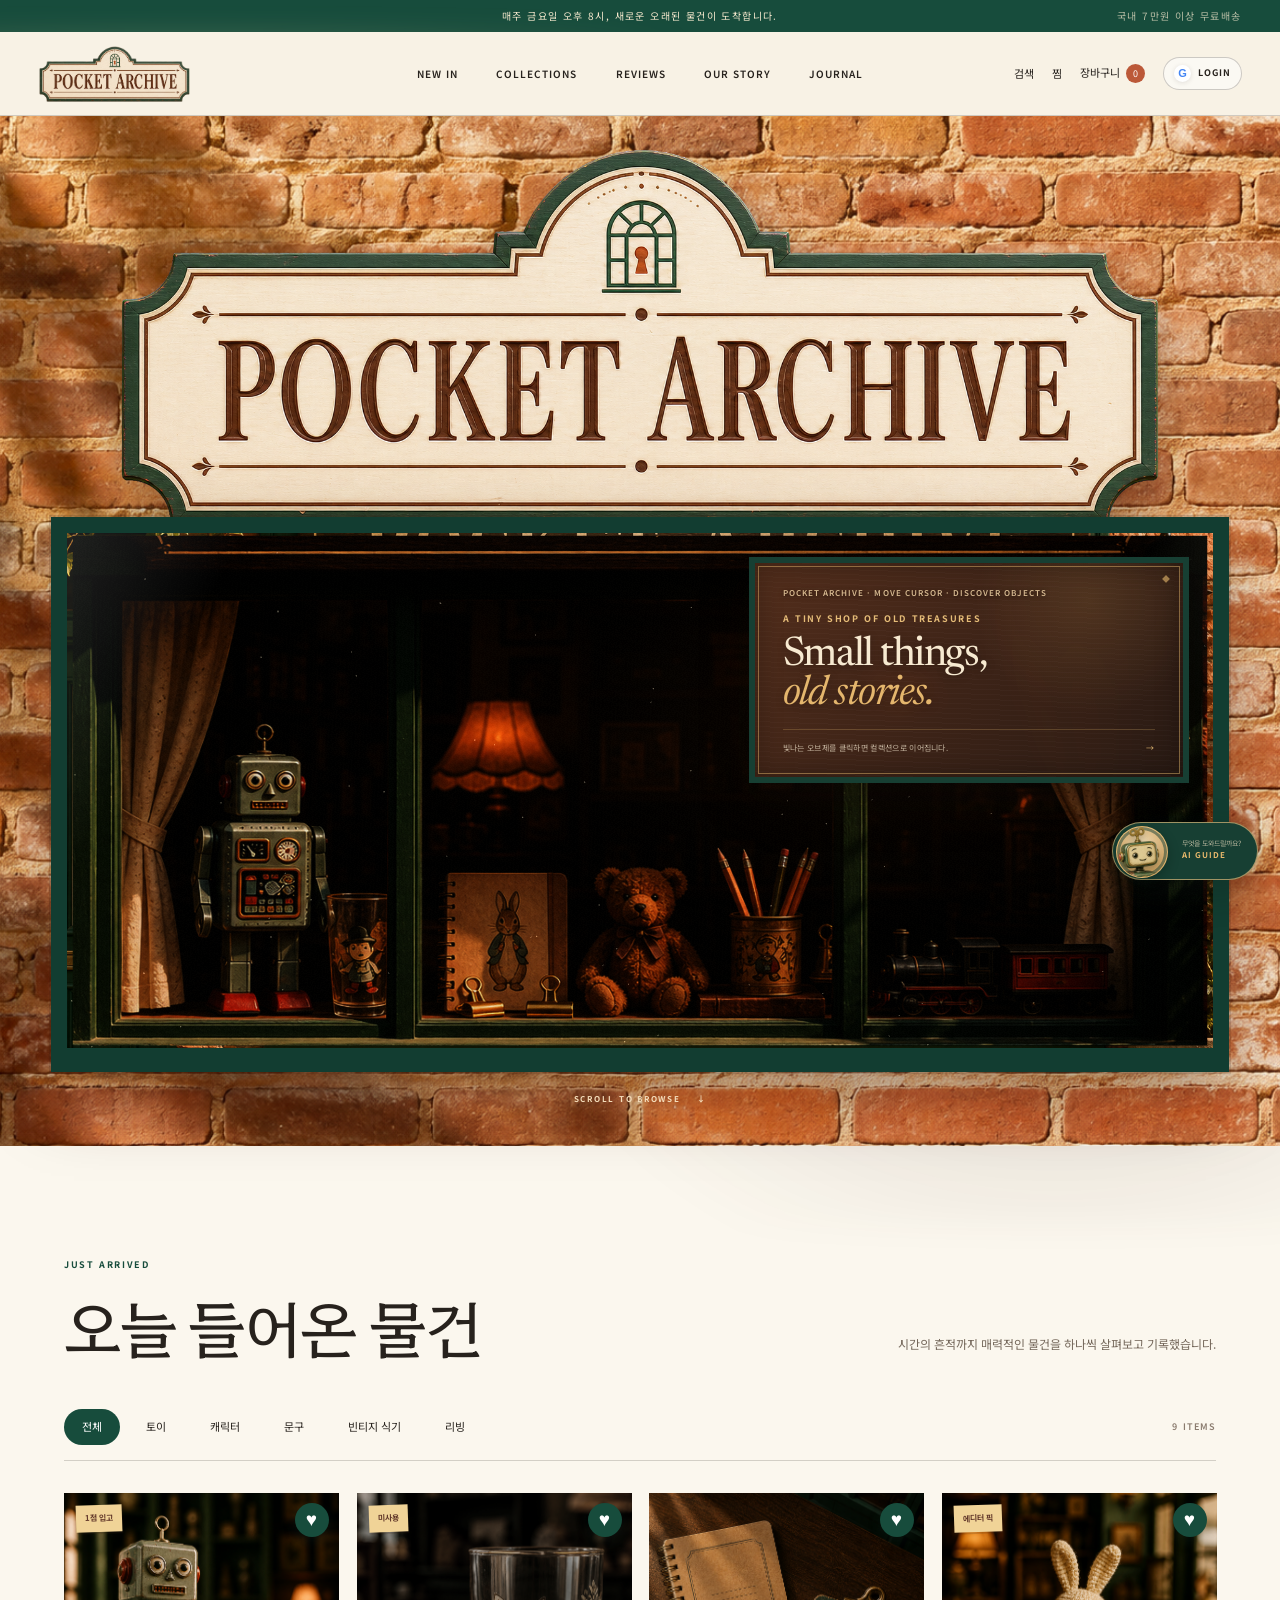
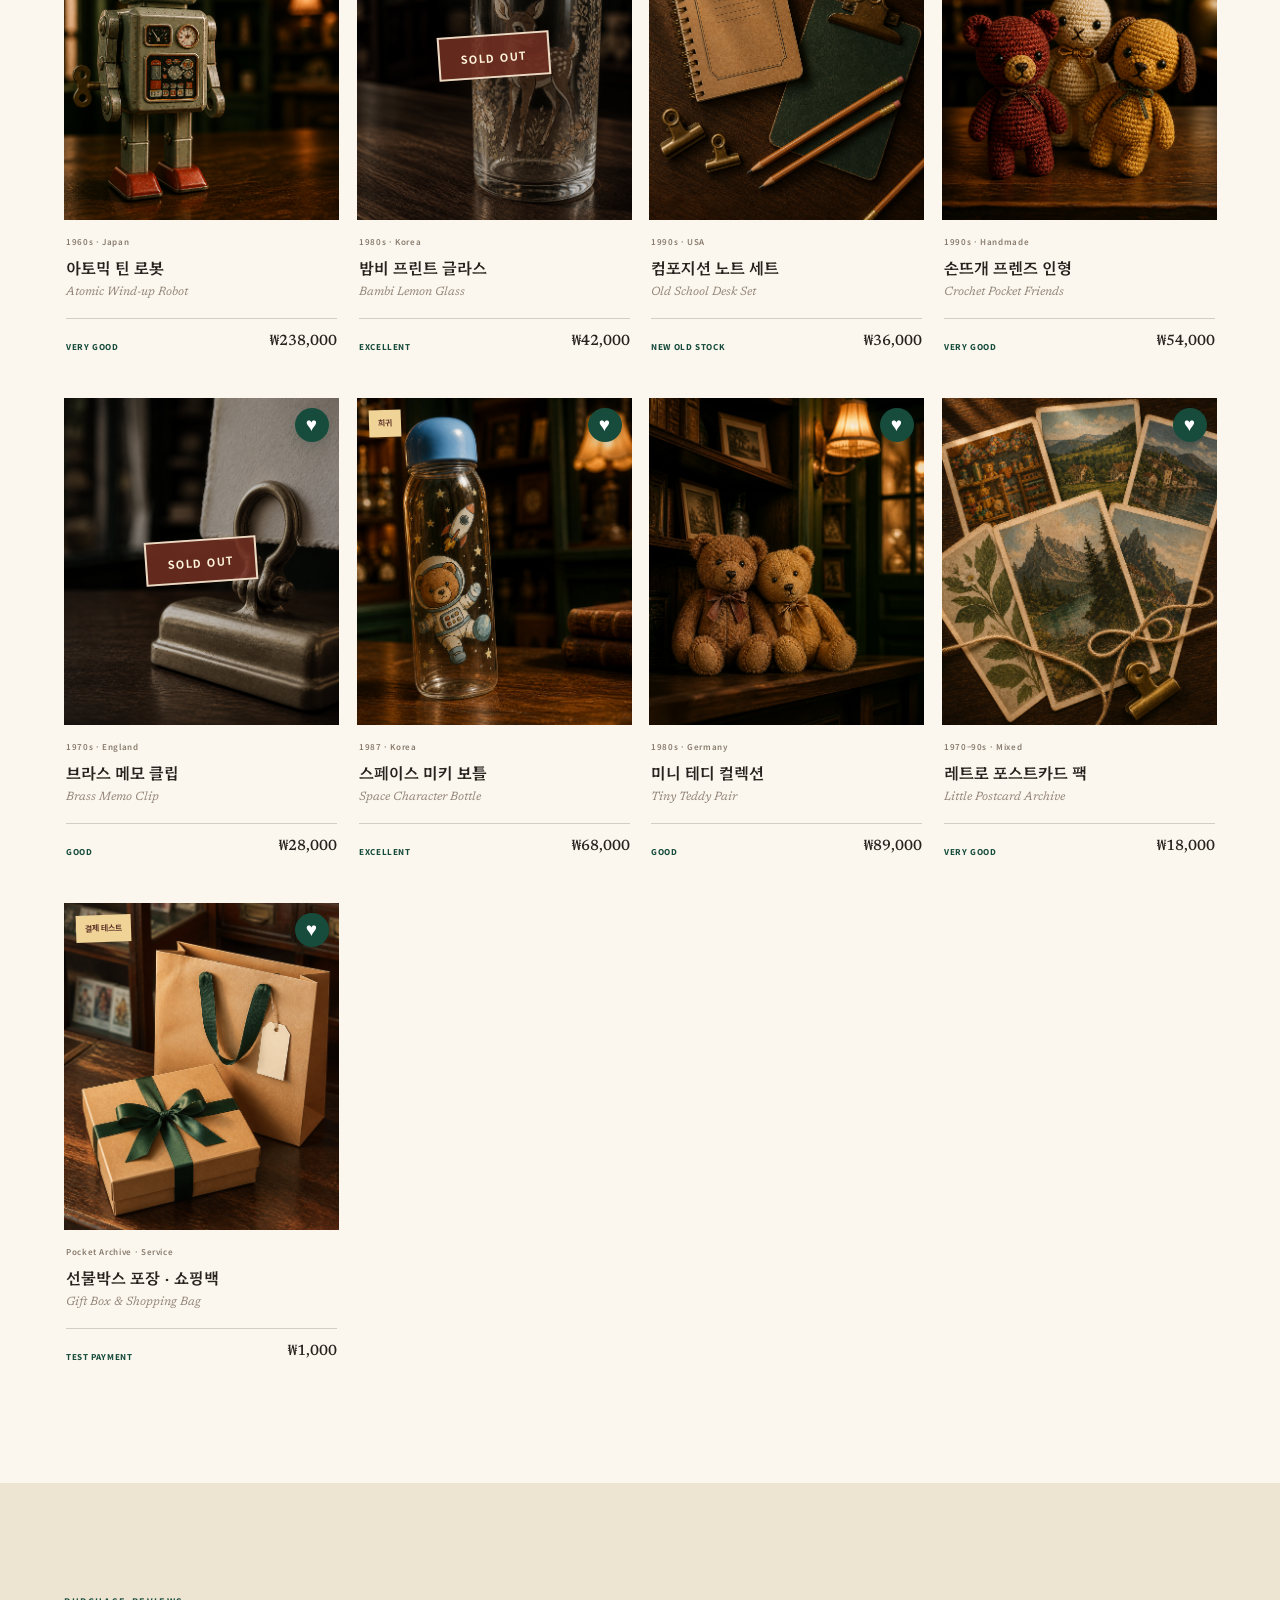
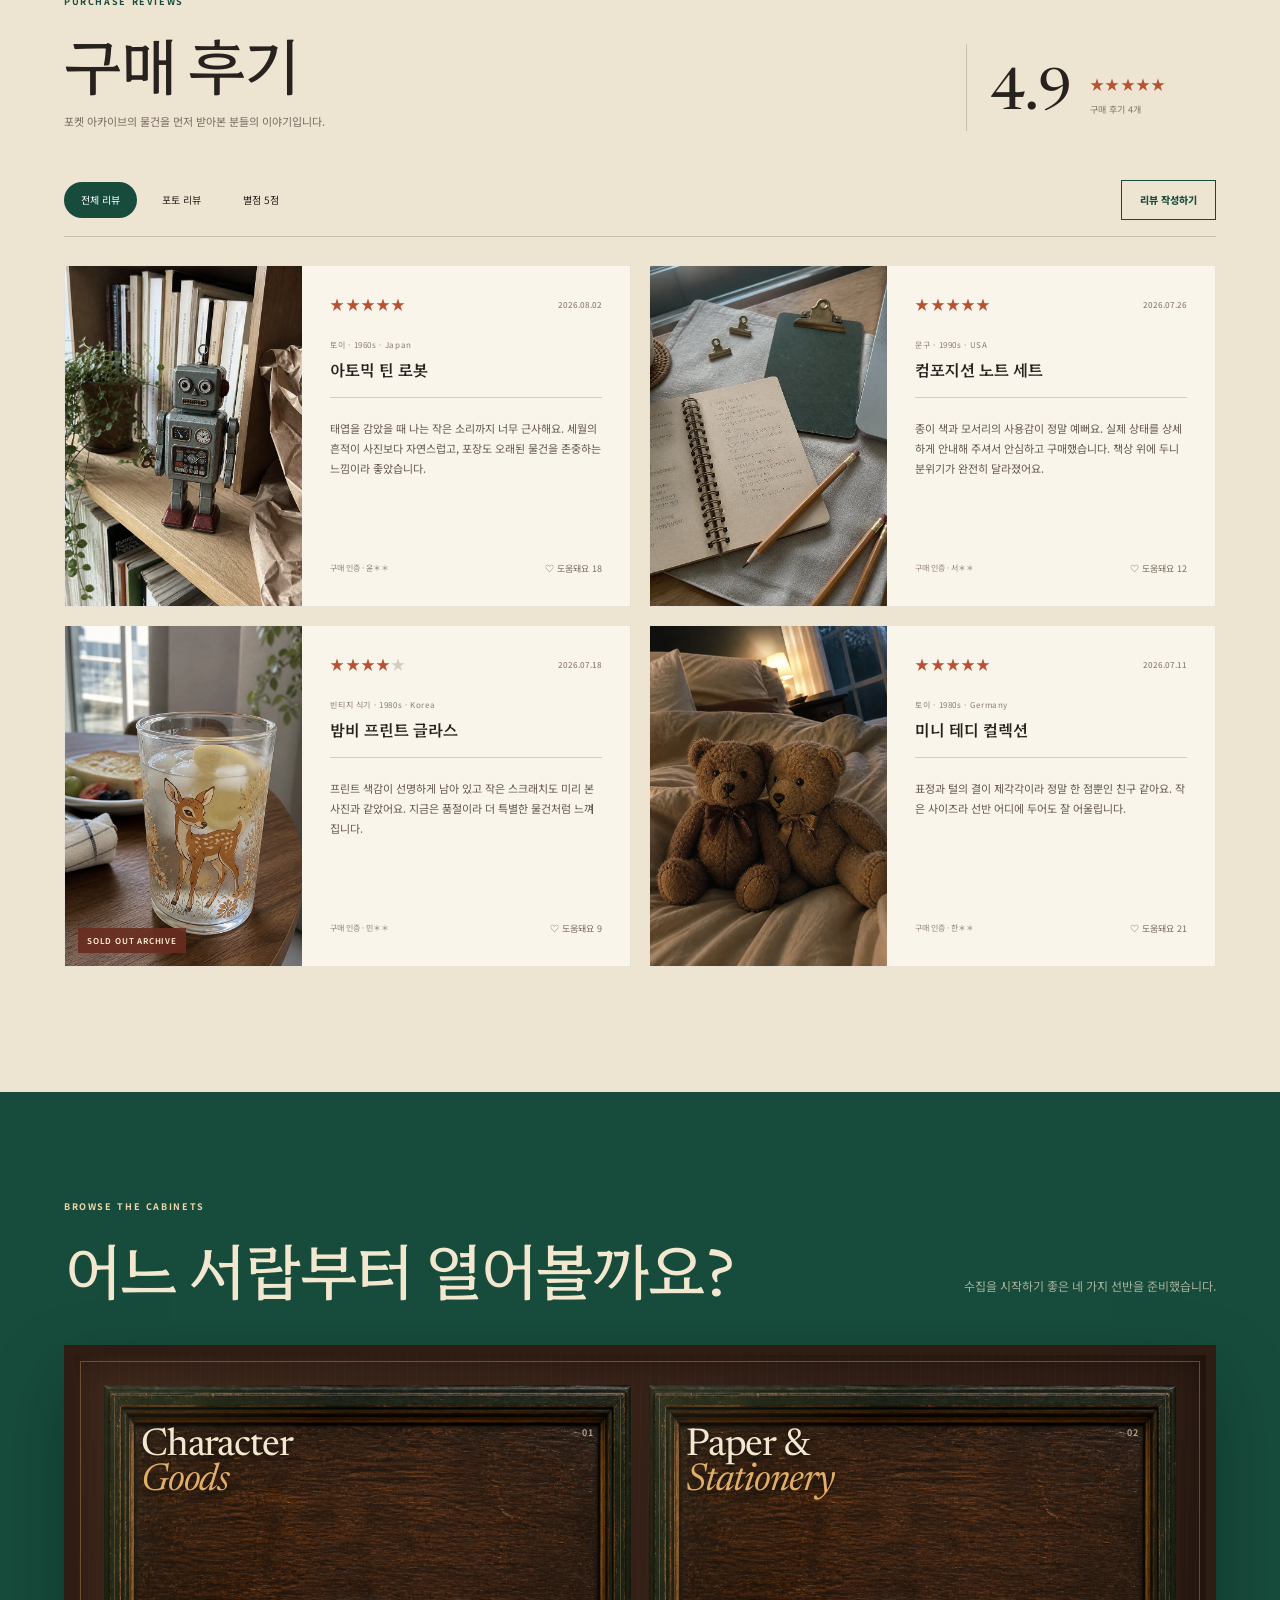
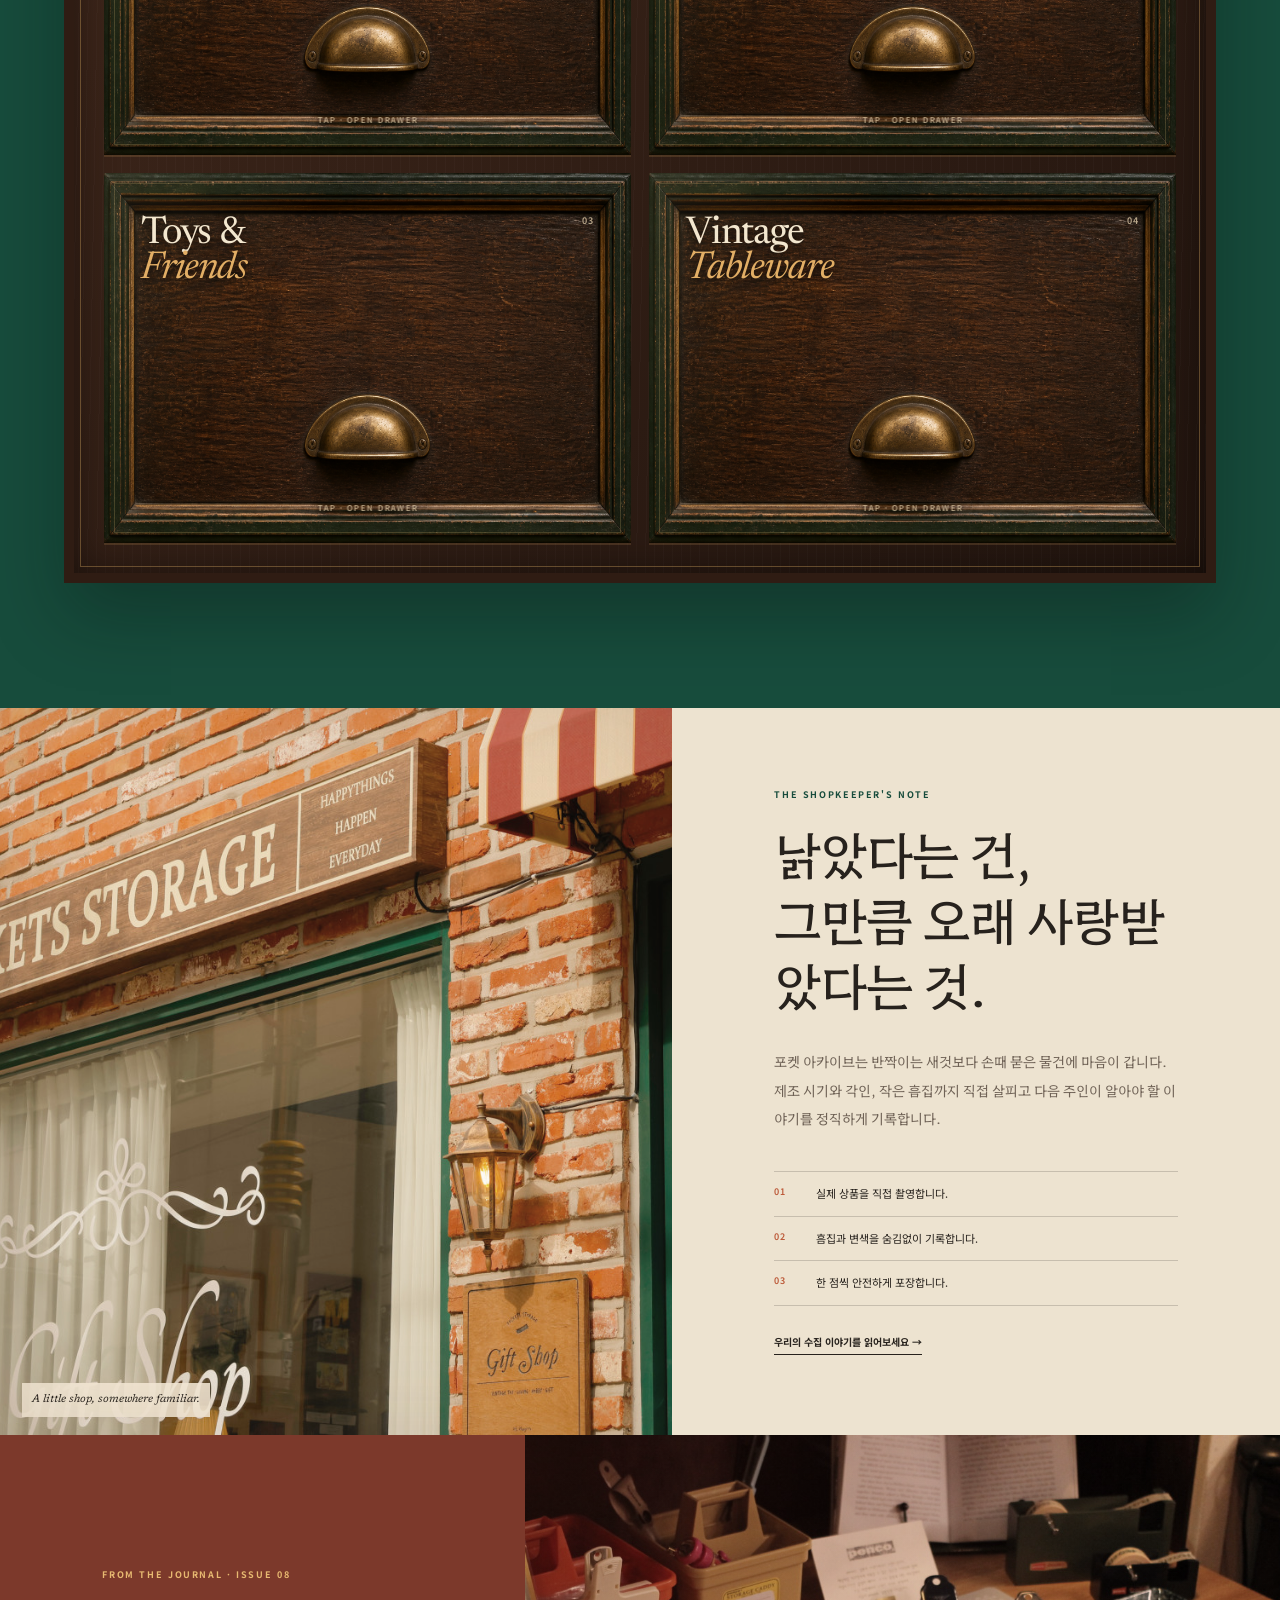
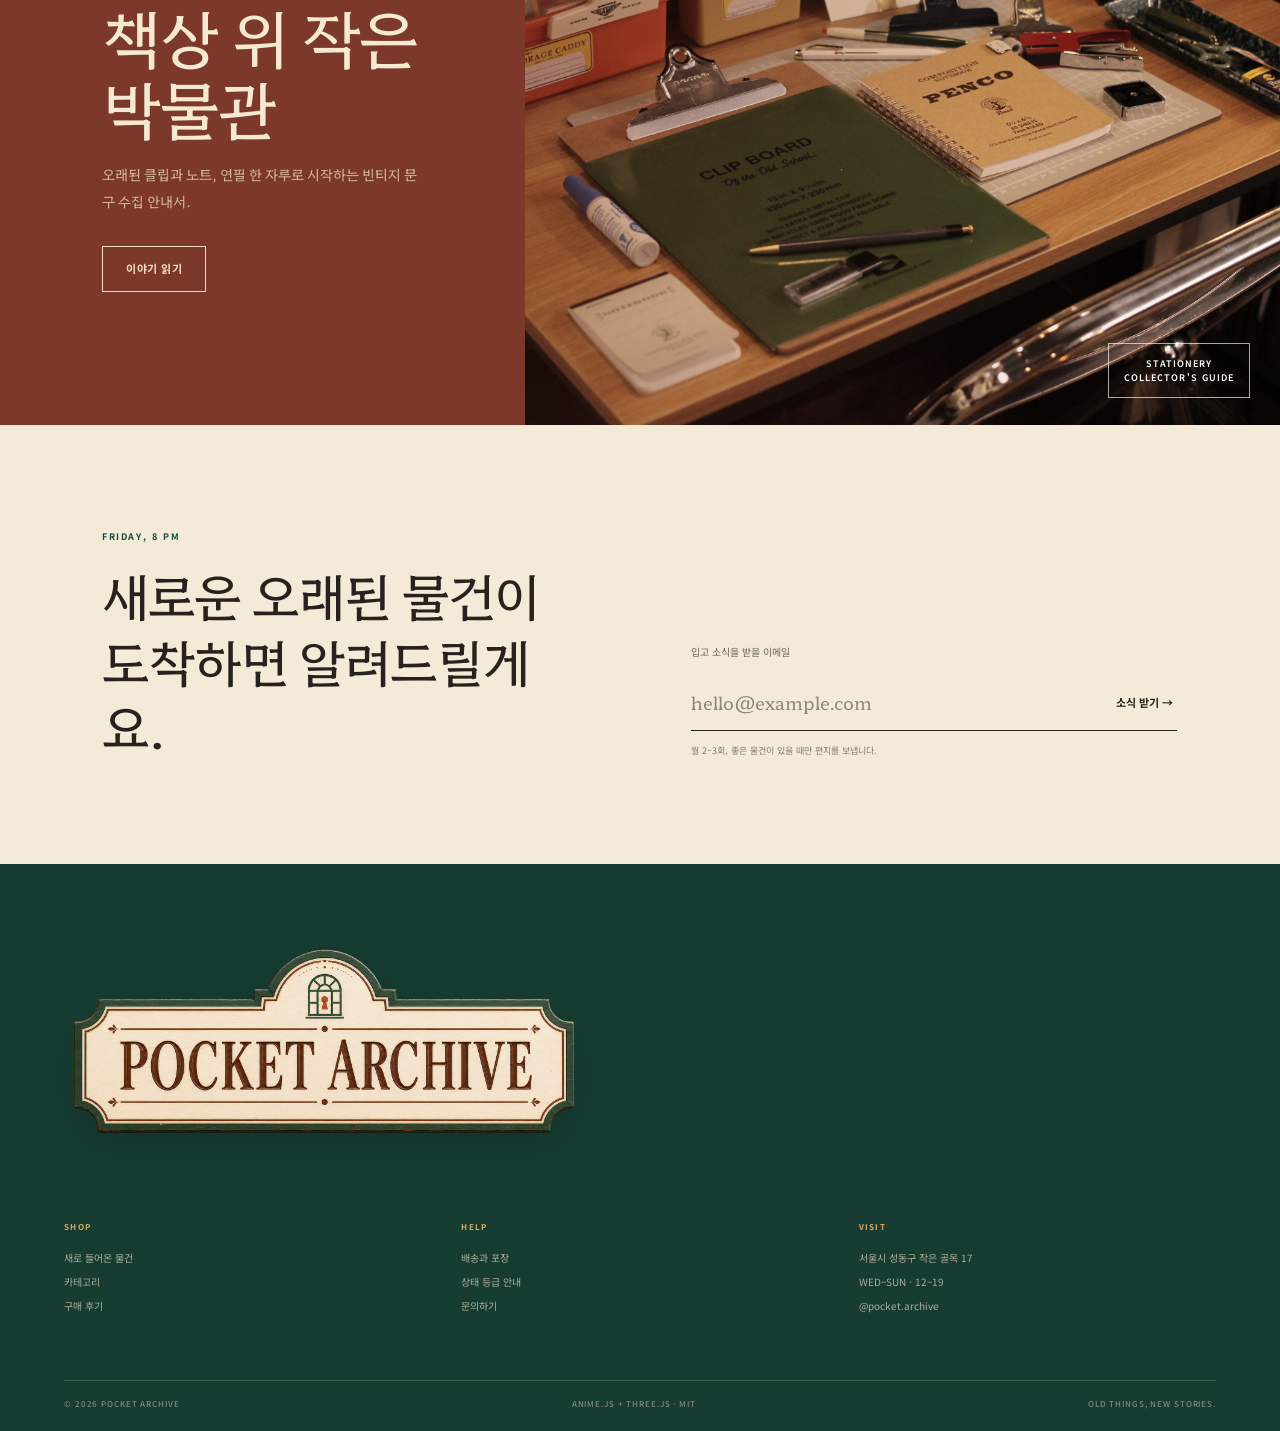
==== commit 8841faeb: "feat: publish admin operations dashboard" ====
--- a/index.html
+++ b/index.html
@@ -8,8 +8,8 @@
     <meta property="og:description" content="오래된 물건들의 작은 상점, Pocket Archive." />
     <meta property="og:image" content="https://juliekimgold-web.github.io/og.png" />
     <title>Pocket Archive — 오래된 물건들의 작은 상점</title>
-    <script type="module" crossorigin src="/assets/src-D9In8_6O.js"></script>
-    <link rel="stylesheet" crossorigin href="/assets/src-D6Y_bxmu.css">
+    <script type="module" crossorigin src="/assets/src-D8rQ3gDA.js"></script>
+    <link rel="stylesheet" crossorigin href="/assets/src-D9rNr9fZ.css">
   </head>
   <body>
     <div id="root"></div>
--- a/assets/src-D9rNr9fZ.css
+++ b/assets/src-D9rNr9fZ.css
@@ -0,0 +1 @@
+@import "https://fonts.googleapis.com/css2?family=Hahmlet:wght@300;400;500;600;700&family=Newsreader:ital,opsz,wght@0,6..72,300..700;1,6..72,300..700&family=Noto+Sans+KR:wght@400;500;600;700&display=swap";.mypage-shell,.mypage-gate{color:#29231f;min-height:100vh;font-family:var(--font-sans);background:#eee6d7}.mypage-header{background:#f7f0e2e0;border-bottom:1px solid #3028222e;justify-content:space-between;align-items:center;height:92px;padding:0 5vw;display:flex}.mypage-brand{width:210px;height:66px;display:block}.mypage-brand img{object-fit:contain;width:100%;height:100%}.mypage-header>div{align-items:center;gap:38px;display:flex}.mypage-header span{color:#9d5138;letter-spacing:.17em;font-size:8px;font-weight:700}.mypage-header a:last-child{font-size:10px;font-weight:700}.member-hero{color:#f5e8ce;background:radial-gradient(circle at 76% 20%,#daa95c2e,#0000 26%),repeating-linear-gradient(2deg,#ffffff05 0 1px,#0000 1px 5px),#193f34;grid-template-columns:auto 1fr auto;align-items:center;gap:34px;min-height:330px;padding:55px 7vw;display:grid;overflow:hidden;box-shadow:inset 0 -20px 45px #0714102e}.member-avatar{outline-offset:5px;width:104px;height:104px;font-family:var(--font-display);background:#7c432f;border:5px solid #d9af70;border-radius:50%;outline:1px solid #ffedc4b3;place-items:center;font-size:42px;display:grid;overflow:hidden}.member-avatar img{object-fit:cover;width:100%;height:100%}.member-hero>div:nth-child(2)>span{color:#dbb274;letter-spacing:.15em;font-size:8px;font-weight:700}.member-hero h1{font-family:var(--font-serif-ko);letter-spacing:-.045em;margin:12px 0 0;font-size:clamp(44px,5vw,70px);font-weight:420;line-height:1.06}.member-hero h1 i{color:#e2b771;font-family:var(--font-display);font-weight:400}.member-hero dl{border:1px solid #eed7ab40;grid-template-columns:repeat(3,auto);gap:0;margin:0;display:grid}.member-hero dl div{border-right:1px solid #eed7ab33;min-width:108px;padding:20px 22px}.member-hero dl div:last-child{border:0}.member-hero dt{color:#d5aa69;letter-spacing:.14em;font-size:7px;font-weight:700}.member-hero dd{font-family:var(--font-display);margin:8px 0 0;font-size:18px}.mypage-layout{grid-template-columns:230px 1fr;gap:46px;width:min(1400px,92vw);margin:0 auto;padding:68px 0 120px;display:grid}.account-nav{border-top:3px solid #193f34;border-bottom:1px solid #30282238;flex-direction:column;align-self:start;padding:23px 0;display:flex;position:sticky;top:24px}.account-nav>span{color:#9d5138;letter-spacing:.16em;margin:0 15px 18px;font-size:8px;font-weight:700}.account-nav a{font-family:var(--font-serif-ko);border-top:1px solid #3028221f;align-items:center;gap:12px;padding:14px 15px;font-size:13px;display:flex}.account-nav a:hover{background:#ffffff5c}.account-nav a b{color:#a26048;font:600 8px var(--font-sans)}.account-nav a em{color:#f3e4c9;background:#193f34;border-radius:50%;place-items:center;min-width:20px;height:20px;margin-left:auto;font-size:8px;font-style:normal;display:inline-grid}.account-nav button{cursor:pointer;color:#76695e;text-align:left;background:0 0;border:0;border-bottom:1px solid #847669;margin:20px 15px 0;padding:10px 0;font-size:9px}.account-content{min-width:0}.mypage-notice{z-index:20;color:#6e3e2d;background:#efe0c4;border:1px solid #975f404d;justify-content:space-between;margin-bottom:16px;padding:14px 17px;font-size:10px;display:flex;position:sticky;top:12px;box-shadow:0 8px 20px #33251c1a}.mypage-notice button{cursor:pointer;background:0 0;border:0}.account-panel{background:#f7f1e5;border:1px solid #30282229;margin-bottom:32px;padding:46px 50px 50px;scroll-margin-top:24px;box-shadow:0 16px 40px #34271d12}.panel-heading{border-bottom:1px solid #30282229;justify-content:space-between;align-items:end;gap:32px;margin-bottom:34px;padding-bottom:25px;display:flex}.panel-heading span{color:#9d5138;letter-spacing:.15em;font-size:8px;font-weight:700}.panel-heading h2{font-family:var(--font-serif-ko);letter-spacing:-.035em;margin:7px 0 0;font-size:37px;font-weight:440}.panel-heading p{color:#7b6e62;max-width:260px;margin:0 0 3px;font-size:10px;line-height:1.6}.panel-heading>button{color:#193f34;cursor:pointer;background:0 0;border:1px solid #193f34;padding:10px 15px;font-size:9px;font-weight:700}.profile-form{grid-template-columns:1fr 1fr;gap:19px 15px;display:grid}.profile-form label:not(.consent-row),.address-meta-grid label{flex-direction:column;gap:8px;display:flex}.profile-form label span,.address-meta-grid label span{color:#74675b;font-size:9px;font-weight:700}.profile-form input:not([type=checkbox]),.address-meta-grid input{background:#fffdf8;border:1px solid #30282233;border-radius:0;outline:none;height:48px;padding:0 14px;font-size:11px}.profile-form input:focus,.address-meta-grid input:focus{border-color:#193f34;box-shadow:0 0 0 2px #193f3414}.profile-form input[readonly]{color:#7b7065;background:#ece5d8}.consent-row{color:#72665b;grid-column:1/-1;align-items:center;gap:9px;margin-top:3px;font-size:10px;display:flex}.consent-row input,.default-check input{accent-color:#193f34}.ledger-button{color:#f5e7cd;cursor:pointer;letter-spacing:.03em;background:#193f34;border:0;min-height:49px;padding:0 24px;font-size:10px;font-weight:700}.ledger-button:disabled{cursor:wait;opacity:.55}.profile-form .ledger-button{grid-column:1/-1;justify-self:end;min-width:180px}.saved-address-list{gap:10px;display:grid}.saved-address-list article{background:#fffdf8ad;border:1px solid #3028222b;grid-template-columns:54px 1fr auto;gap:18px;padding:23px 20px;display:grid;position:relative}.saved-address-list article.is-default{border-color:#193f34ad;box-shadow:inset 4px 0 #193f34}.address-index{color:#a3674e;font-family:var(--font-display);align-self:start;font-size:20px}.address-copy>div{align-items:center;gap:9px;display:flex}.address-copy strong{font-family:var(--font-serif-ko);font-size:17px;font-weight:600}.address-copy em{color:#f4e4c7;background:#193f34;padding:4px 7px;font-size:7px;font-style:normal}.address-copy>b{margin:10px 0 5px;font-size:10px;display:block}.address-copy p{color:#74685d;margin:0;font-size:10px;line-height:1.7}.address-actions{align-items:start;gap:5px;display:flex}.address-actions button{cursor:pointer;color:#6d6156;background:0 0;border:1px solid #30282230;padding:7px 9px;font-size:8px}.address-actions button:first-child{color:#8b4935;border-color:#8b5943}.address-actions button.is-map-active{color:#f4e4c7;background:#193f34;border-color:#193f34}.kakao-map-card{background:#eee4d3;border:1px solid #30282233;margin-top:20px;overflow:hidden}.kakao-map-heading{border-bottom:1px solid #30282229;justify-content:space-between;align-items:center;gap:20px;min-height:61px;padding:13px 17px;display:flex}.kakao-map-heading>div{align-items:baseline;gap:10px;min-width:0;display:flex}.kakao-map-heading span{color:#a45e43;letter-spacing:.16em;font-size:7px;font-weight:800}.kakao-map-heading strong{font-family:var(--font-serif-ko);text-overflow:ellipsis;white-space:nowrap;font-size:16px;font-weight:600;overflow:hidden}.kakao-map-heading a{color:#5d5046;flex:none;font-size:8px;font-weight:700}.kakao-map-stage{background:#d8cdbb;height:330px;position:relative;overflow:hidden}.kakao-map-canvas{width:100%;height:100%}.kakao-map-message{color:#6f6255;text-align:center;background:radial-gradient(circle at 50% 42%,#f6ecd7f5,#e0d3bcf0);align-content:center;justify-items:center;gap:7px;padding:20px;display:grid;position:absolute;inset:0}.kakao-map-message span{font-size:9px}.kakao-map-message b{font-family:var(--font-serif-ko);font-size:15px;font-weight:520}.kakao-map-message i{border:2px solid #193f3433;border-top-color:#193f34;border-radius:50%;width:24px;height:24px;animation:.8s linear infinite kakaoMapSpin}.kakao-map-address{color:#6e6258;border-top:1px solid #30282224;margin:0;padding:12px 17px;font-size:9px;line-height:1.6}.address-editor .kakao-map-card{background:#efdcbb14;border-color:#e1b8774d;margin:18px 0 0}.address-editor .kakao-map-heading{border-color:#e1b87738}.address-editor .kakao-map-heading span{color:#e0b36e}.address-editor .kakao-map-heading strong,.address-editor .kakao-map-heading a{color:#ead7b9}.address-editor .kakao-map-address{color:#d3bd9c;border-color:#e1b87733}.kakao-map-card.is-compact .kakao-map-stage{height:250px}@keyframes kakaoMapSpin{to{transform:rotate(360deg)}}.empty-address{text-align:center;background:#fffdf866;border:1px dashed #3028223d;padding:48px 20px}.empty-address span{font-family:var(--font-serif-ko);font-size:17px}.empty-address p{color:#7e7164;margin:8px 0 0;font-size:10px}.address-editor{outline-offset:-11px;color:#f4e5ca;background:linear-gradient(#ffffff06,#ffffff06),#442d23;border:6px solid #5b392a;outline:1px solid #b88a55;margin-top:28px;padding:31px}.address-editor>div:first-child{margin-bottom:22px}.address-editor>div:first-child span{color:#dda967;letter-spacing:.15em;font-size:8px;font-weight:700}.address-editor h3{font-family:var(--font-serif-ko);margin:6px 0 0;font-size:27px;font-weight:460}.address-meta-grid{grid-template-columns:repeat(3,1fr);gap:10px;margin-bottom:18px;display:grid}.address-editor .address-meta-grid label span,.address-editor .kakao-address-fieldset label>span{color:#d4b98e}.address-editor .address-meta-grid input{color:#2a231e;background:#fffbf1ed;border-color:#f4e5ca38}.address-editor .kakao-address-fieldset{background:#efdcbb14;border-color:#e1b8774d}.address-editor .kakao-address-fieldset legend{color:#e0b36e}.address-editor .address-status{color:#c9b495}.default-check{color:#dcc5a1;align-items:center;gap:9px;margin:15px 0 20px;font-size:10px;display:flex}.editor-actions{align-items:center;gap:12px;display:flex}.editor-actions .ledger-button{color:#2f251d;background:#e1b36c}.editor-actions>button:last-child:not(.ledger-button){color:#ead6b5;cursor:pointer;background:0 0;border:0;border-bottom:1px solid #f4e5ca80;padding:12px;font-size:9px}.mypage-gate{background:radial-gradient(circle at 20% 20%,#e0b26529,#0000 30%),#173d32;place-items:center;padding:28px;display:grid;position:relative;overflow:hidden}.mypage-gate:before{content:"";pointer-events:none;border:1px solid #e5be7d47;position:absolute;inset:20px}.mypage-logo{width:210px;height:70px;position:absolute;top:27px;left:38px}.mypage-logo img{object-fit:contain;width:100%;height:100%}.login-ledger,.mypage-gate>div:not(.account-loading){outline-offset:-14px;text-align:center;background:#f1e5cf;border:8px solid #5b392a;outline:1px solid #c6975d;width:min(580px,100%);padding:56px;position:relative;box-shadow:0 30px 70px #06120e6b}.login-ledger>span,.mypage-gate>div>span{color:#9d5138;letter-spacing:.17em;font-size:8px;font-weight:700}.login-ledger h1,.mypage-gate h1{font-family:var(--font-serif-ko);margin:14px 0 18px;font-size:42px;font-weight:440;line-height:1.2}.login-ledger p,.mypage-gate p{color:#75685c;max-width:390px;margin:0 auto 25px;font-size:11px;line-height:1.8}.login-ledger button{cursor:pointer;background:#fff;border:1px solid #30282233;min-width:210px;height:50px;font-size:11px;font-weight:700}.login-ledger button b{color:#fff;background:#4285f4;border-radius:50%;place-items:center;width:22px;height:22px;margin-right:10px;display:inline-grid}.login-ledger small{color:#9b4e39;margin-top:15px;display:block}.account-loading{gap:8px;display:flex}.account-loading span{background:#e3b36a;border-radius:50%;width:11px;height:11px;animation:.8s ease-in-out infinite alternate accountPulse}.account-loading span:nth-child(2){animation-delay:.15s}.account-loading span:nth-child(3){animation-delay:.3s}@keyframes accountPulse{to{opacity:.3;transform:translateY(-8px)}}@media (width<=980px){.member-hero{grid-template-columns:auto 1fr}.member-hero dl{grid-column:1/-1}.mypage-layout{grid-template-columns:1fr}.account-nav{border-top-width:2px;grid-template-columns:repeat(3,1fr);padding:0;display:grid;position:static}.account-nav>span,.account-nav button{grid-column:1/-1}.account-nav a{border-right:1px solid #3028221f}}@media (width<=680px){.mypage-header{height:72px;padding:0 16px}.mypage-brand{width:155px;height:52px}.mypage-header span{display:none}.member-hero{padding:48px 22px;display:block}.member-avatar{width:78px;height:78px;margin-bottom:25px}.member-hero h1{font-size:43px}.member-hero dl{display:none}.mypage-layout{width:auto;margin:0 14px;padding:25px 0 70px}.account-nav{grid-template-columns:1fr}.account-nav>span,.account-nav button{grid-column:auto}.account-panel{padding:33px 18px 24px}.panel-heading{display:block}.panel-heading p,.panel-heading>button{margin-top:16px}.profile-form{grid-template-columns:1fr}.consent-row,.profile-form .ledger-button{grid-column:auto}.profile-form .ledger-button{width:100%}.saved-address-list article{grid-template-columns:36px 1fr;padding:20px 14px}.address-actions{flex-wrap:wrap;grid-column:2}.kakao-map-stage{height:270px}.kakao-map-card.is-compact .kakao-map-stage{height:220px}.kakao-map-heading>div{gap:4px;display:grid}.address-editor{margin-left:-6px;margin-right:-6px;padding:28px 17px}.address-meta-grid{grid-template-columns:1fr}.mypage-logo{top:22px;left:50%;transform:translate(-50%)}.login-ledger,.mypage-gate>div:not(.account-loading){padding:45px 22px}.login-ledger h1,.mypage-gate h1{font-size:34px}}.journal-page-shell{color:#282018;background:#f3ecdd;min-width:320px;overflow:hidden}.journal-header{z-index:20;-webkit-backdrop-filter:blur(14px);backdrop-filter:blur(14px);background:#f5eedff0;border-bottom:1px solid #27362a2e;grid-template-columns:220px 1fr 220px;align-items:center;height:78px;padding:0 4vw;display:grid;position:sticky;top:0}.journal-brand{align-items:center;width:190px;height:60px;display:flex}.journal-brand img{object-fit:contain;width:100%;height:100%}.journal-header>span{color:#1a493a;font:700 9px var(--font-sans);letter-spacing:.2em;text-align:center}.journal-back{color:#71382d;justify-self:end;font-size:10px;font-weight:700}.journal-hero{color:#f4e6cc;isolation:isolate;background:#183e33;min-height:min(860px,100svh - 78px);position:relative;overflow:hidden}.journal-hero-copy{z-index:3;text-shadow:0 3px 24px #06120d8c;flex-direction:column;justify-content:flex-end;width:min(760px,72vw);padding:0;display:flex;position:absolute;bottom:clamp(48px,8vh,92px);left:max(5vw,50vw - 760px)}.journal-hero-copy>span,.journal-section-title>span,.reader-kicker,.journal-ending>span{color:#d7a45f;font:700 9px var(--font-sans);letter-spacing:.18em}.journal-hero h1{font-family:var(--font-serif-ko);letter-spacing:-.065em;margin:20px 0 25px;font-size:clamp(58px,7.4vw,112px);font-weight:430;line-height:1.06}.journal-hero p{color:#fff6e4d1;max-width:530px;font-family:var(--font-serif-ko);margin:0;font-size:15px;line-height:1.9}.journal-hero-meta{border-top:1px solid #f4e6cc6b;flex-direction:row;justify-content:space-between;gap:18px;width:min(530px,100%);margin-top:34px;padding-top:15px;display:flex}.journal-hero-meta b,.journal-hero-meta small{font:700 8px var(--font-sans);letter-spacing:.16em}.journal-hero-meta small{color:#f4e6cc8c}.journal-hero-image{z-index:0;position:absolute;inset:0;overflow:hidden}.journal-hero-image:after{content:"";pointer-events:none;background:linear-gradient(90deg,#051912c7 0%,#05191275 38%,#05191214 72%),linear-gradient(#0000 42%,#051510c2 100%);position:absolute;inset:0;box-shadow:inset 0 0 120px #07191342}.journal-hero-image img{object-fit:cover;object-position:center 52%;filter:saturate(.78)sepia(.08)contrast(1.02);width:100%;height:100%;transform:scale(1.015)}.journal-hero-image>span{z-index:2;color:#fff;font:700 9px/1.55 var(--font-sans);letter-spacing:.15em;text-align:right;border:1px solid #ffffffa8;padding:14px 16px;position:absolute;bottom:26px;right:28px}.journal-library{background:linear-gradient(90deg,#173f3306 1px,#0000 1px) 0 0/8.333% 100%,#f3ecdd;padding:0 5vw 140px}.journal-contents-bar{color:#173f33;border-top:7px solid #173f33;border-bottom:1px solid #9f907d;grid-template-columns:auto auto 1fr auto;align-items:center;gap:28px;max-width:1440px;min-height:74px;margin:0 auto 96px;display:grid}.journal-contents-bar b,.journal-contents-bar>span,.journal-contents-bar small{font:700 8px var(--font-sans);letter-spacing:.16em}.journal-contents-bar>span{color:#8b4b3b;border-left:1px solid #aa9c89;padding-left:28px}.journal-contents-bar nav{justify-self:center;gap:6px;display:flex}.journal-contents-bar button{color:#173f33;cursor:pointer;width:31px;height:31px;font:700 8px var(--font-sans);background:0 0;border:1px solid #ad9d88;border-radius:50%;padding:0;transition:background .2s,color .2s,transform .2s}.journal-contents-bar button:hover{color:#f7ead1;background:#173f33;transform:translateY(-2px)}.journal-contents-bar small{color:#7f7161}.journal-section-title{border-bottom:3px double #86735c;grid-template-columns:minmax(0,1fr) minmax(250px,.38fr);align-items:end;max-width:1440px;margin:0 auto 64px;padding-bottom:29px;display:grid;position:relative}.journal-section-title:before{content:"READ";color:#734d3614;font:450 clamp(80px,13vw,190px)/1 var(--font-display);letter-spacing:-.07em;pointer-events:none;position:absolute;top:-62px;right:0}.journal-section-title h2{font-family:var(--font-serif-ko);letter-spacing:-.06em;margin:12px 0 0;font-size:clamp(52px,7vw,92px);font-weight:430;line-height:1.02;position:relative}.journal-section-title p{color:#74685b;max-width:320px;font:12px/1.9 var(--font-serif-ko);margin:0 0 8px 50px;position:relative}.journal-card-grid{border-top:1px solid #a99780;border-left:1px solid #a99780;grid-template-columns:repeat(12,minmax(0,1fr));grid-auto-rows:minmax(270px,auto);max-width:1440px;margin:auto;display:grid}.journal-card{min-width:0;min-height:0;color:inherit;cursor:pointer;text-align:left;background:#f6efe1b3;border:1px solid #a99780;border-top:0;border-left:0;padding:0;transition:background .3s,transform .3s,box-shadow .3s;position:relative;overflow:hidden}.journal-card:hover,.journal-card.is-selected{z-index:2;background:#eadbc2;box-shadow:0 20px 42px #412d1f1f}.journal-card-1{grid-area:1/1/3/8}.journal-card-2{grid-area:1/8/auto/13;grid-template-columns:.92fr 1.08fr;display:grid}.journal-card-3{grid-area:2/8/auto/13;grid-template-columns:1.08fr .92fr;display:grid}.journal-card-3 .journal-card-image{order:2}.journal-card-4{grid-area:3/1/auto/6;grid-template-columns:.86fr 1.14fr;display:grid}.journal-card-5{grid-area:3/6/auto/13;grid-template-columns:1.2fr .8fr;display:grid}.journal-card-5 .journal-card-image{order:2}.journal-card-1 .journal-card-image{height:560px}.journal-card-1 .journal-card-copy{min-height:315px;padding:38px 42px 32px}.journal-card-1 .journal-card-copy strong{max-width:570px;font-size:clamp(34px,3.4vw,52px)}.journal-card-2 .journal-card-image,.journal-card-3 .journal-card-image,.journal-card-4 .journal-card-image,.journal-card-5 .journal-card-image{height:100%;min-height:310px}.journal-card-image{background:#c6b397;height:280px;display:block;position:relative;overflow:hidden}.journal-card-image img{object-fit:cover;filter:saturate(.7)sepia(.08);width:100%;height:100%;transition:transform .6s cubic-bezier(.2,.75,.2,1),filter .4s}.journal-card:hover img{filter:saturate(.9);transform:scale(1.045)}.journal-card-image b{color:#71382d;width:35px;height:35px;font:700 9px var(--font-sans);background:#f4ead7;border-radius:50%;place-items:center;display:grid;position:absolute;top:14px;right:16px}.journal-card-image em{color:#f5e7cd;font:700 7px var(--font-sans);letter-spacing:.13em;background:#14392ee6;padding:7px 9px;font-style:normal;position:absolute;bottom:13px;left:14px}.journal-card-copy{flex-direction:column;min-height:245px;padding:27px 28px 25px;display:flex}.journal-card-copy small{color:#8b4c3d;font:700 8px var(--font-sans);letter-spacing:.13em}.journal-card-copy strong{font-family:var(--font-serif-ko);letter-spacing:-.025em;margin:15px 0 12px;font-size:25px;font-weight:550;line-height:1.35}.journal-card-copy>span{color:#75695d;font-size:11px;line-height:1.75}.journal-card-line{border-top:1px solid #7c685247;justify-content:space-between;gap:15px;margin-top:auto;padding-top:22px;display:flex}.journal-card-line i{color:#1d4a3c;letter-spacing:.06em;font-size:8px;font-style:normal;font-weight:800}.journal-masthead{border-top:3px double #86735c;grid-template-columns:1fr minmax(260px,420px) auto;align-items:end;gap:40px;max-width:1440px;margin:70px auto 0;padding-top:22px;display:grid}.journal-masthead span{color:#173f33;font:450 clamp(32px, 5vw, 72px) var(--font-display);letter-spacing:-.04em}.journal-masthead p{color:#716455;font:12px/1.8 var(--font-serif-ko);margin:0}.journal-masthead b{color:#8b4b3b;font:700 8px var(--font-sans);letter-spacing:.15em}.journal-reader{background:#eee1ca;border-top:1px solid #684d312e;grid-template-columns:minmax(220px,.36fr) minmax(0,1fr);padding:115px max(5vw,50vw - 720px);scroll-margin-top:78px;display:grid}.reader-aside{color:#7b4938;flex-direction:column;align-self:start;padding:7px 50px 0 0;display:flex;position:sticky;top:118px}.reader-aside span{font:700 10px var(--font-sans);letter-spacing:.18em}.reader-aside strong{font-family:var(--font-display);margin:16px 0 9px;font-size:34px;font-weight:450}.reader-aside small{color:#87796b;font:600 8px var(--font-sans);letter-spacing:.12em}.reader-main{border-left:1px solid #bbaa91;max-width:920px;padding-left:clamp(35px,7vw,105px);animation:.5s both readerEnter}@keyframes readerEnter{0%{opacity:0;transform:translateY(18px)}}.reader-main h2{max-width:760px;font-family:var(--font-serif-ko);letter-spacing:-.05em;margin:20px 0 27px;font-size:clamp(43px,5vw,70px);font-weight:460;line-height:1.2}.reader-intro{color:#5f554a;max-width:760px;font-family:var(--font-serif-ko);margin:0 0 55px;font-size:18px;line-height:2}.reader-main figure{margin:0 0 62px}.reader-main figure img{object-fit:cover;filter:saturate(.78)sepia(.07);width:100%;height:min(55vw,580px)}.reader-main figcaption{color:#8a7c6e;margin-top:12px;font-size:9px}.reader-main>section{max-width:760px;margin:0 0 48px}.article-section-number{color:#9a6749;font:700 9px var(--font-sans);letter-spacing:.16em;margin-bottom:11px;display:block}.reader-main>section h3,.reader-checklist h3{font-family:var(--font-serif-ko);letter-spacing:-.03em;margin:0 0 16px;font-size:28px;font-weight:600}.reader-main>section p{color:#5e554c;font-family:var(--font-serif-ko);margin:0;font-size:15px;line-height:2.15}.reader-main blockquote{color:#764433;max-width:780px;font-family:var(--font-serif-ko);letter-spacing:-.03em;border-top:1px solid #b5a17f;border-bottom:1px solid #b5a17f;margin:5px 0 70px;padding:28px 0 28px clamp(30px,5vw,70px);font-size:clamp(24px,3vw,38px);font-weight:520;line-height:1.65}.reader-checklist{background:#f7efdea3;border:1px solid #ad9471;max-width:760px;margin-top:70px;padding:35px 38px}.reader-checklist>span{color:#8b4a39;font:700 8px var(--font-sans);letter-spacing:.16em}.reader-checklist h3{margin-top:12px}.reader-checklist ul{border-top:1px solid #c6b79e;margin:24px 0 0;padding:20px 0 0;list-style:none}.reader-checklist li{color:#655b51;padding:8px 0 8px 25px;font-size:12px;position:relative}.reader-checklist li:before{content:"✓";color:#1c4a3b;font-weight:900;position:absolute;left:0}.journal-ending{color:#f4e6cc;text-align:center;background:#7b392d;padding:130px 5vw}.journal-ending h2{font-family:var(--font-serif-ko);letter-spacing:-.045em;margin:22px auto 36px;font-size:clamp(40px,5vw,67px);font-weight:430;line-height:1.28}.journal-ending a{border-bottom:1px solid #f4e6ccb3;padding-bottom:7px;font-size:11px;font-weight:700;display:inline-flex}@media (width<=900px){.journal-header{grid-template-columns:180px 1fr}.journal-header>span{display:none}.journal-hero{min-height:720px}.journal-contents-bar{grid-template-columns:auto 1fr auto;gap:16px}.journal-contents-bar nav{justify-self:end}.journal-contents-bar small{display:none}.journal-card-grid{grid-template-columns:repeat(2,1fr);grid-auto-rows:auto}.journal-card-1,.journal-card-2,.journal-card-3,.journal-card-4,.journal-card-5{grid-area:auto;display:block}.journal-card-1{grid-column:1/-1;grid-template-columns:1.15fr .85fr;display:grid}.journal-card-1 .journal-card-image{height:100%}.journal-card-2 .journal-card-image,.journal-card-3 .journal-card-image,.journal-card-4 .journal-card-image,.journal-card-5 .journal-card-image{height:310px;min-height:0}.journal-card-3 .journal-card-image,.journal-card-5 .journal-card-image{order:initial}.journal-masthead{grid-template-columns:1fr;gap:12px}.journal-reader{grid-template-columns:1fr}.reader-aside{margin-bottom:45px;position:static}.reader-main{border-left:0;padding-left:0}}@media (width<=600px){.journal-header{grid-template-columns:145px 1fr;height:68px;padding:0 16px}.journal-brand{width:140px;height:52px}.journal-back{font-size:8px}.journal-hero{min-height:690px}.journal-hero-copy{width:auto;bottom:42px;left:22px;right:22px}.journal-hero h1{font-size:clamp(47px,14vw,62px);line-height:1.08}.journal-hero p{max-width:92%;font-size:13px}.journal-hero-meta{margin-top:28px}.journal-hero-image img{object-position:56% center}.journal-hero-image>span{font-size:7px;top:19px;bottom:auto;right:17px}.journal-library{padding:0 16px 95px}.journal-contents-bar{grid-template-columns:auto 1fr;margin-bottom:70px}.journal-contents-bar>span{justify-self:end}.journal-contents-bar nav{grid-column:1/-1;justify-self:start;padding-bottom:13px}.journal-section-title{display:block}.journal-section-title:before{top:-20px}.journal-section-title h2{font-size:54px}.journal-section-title p{margin:18px 0 0}.journal-card-grid{grid-template-columns:1fr}.journal-card-1,.journal-card-2,.journal-card-3,.journal-card-4,.journal-card-5{grid-column:auto;grid-template-columns:43% 57%;display:grid}.journal-card-1 .journal-card-image,.journal-card-2 .journal-card-image,.journal-card-3 .journal-card-image,.journal-card-4 .journal-card-image,.journal-card-5 .journal-card-image{height:100%;min-height:255px}.journal-card-1 .journal-card-copy,.journal-card-copy{min-height:255px;padding:22px 18px}.journal-card-1 .journal-card-copy strong,.journal-card-copy strong{font-size:20px}.journal-card-copy>span:not(.journal-card-line){display:none}.journal-card-line{flex-direction:column;gap:5px}.journal-card-image em{font-size:6px;bottom:9px;left:9px}.journal-reader{padding:78px 20px 90px}.reader-main h2{font-size:42px}.reader-intro{font-size:16px}.reader-main figure img{height:380px}.reader-main blockquote{padding-left:22px;font-size:24px}.reader-checklist{padding:28px 23px}}.admin-shell,.admin-gate{color:#27231f;background:#eee7da;min-height:100vh}.admin-shell{grid-template-columns:252px minmax(0,1fr);display:grid}.admin-sidebar{color:#f0e2c8;background:radial-gradient(circle at 20% 5%,#c59a5426,#0000 25%),#153d32;flex-direction:column;height:100vh;padding:26px 20px 22px;display:flex;position:sticky;top:0;overflow-y:auto;box-shadow:8px 0 32px #1727201f}.admin-sidebar:after{content:"";pointer-events:none;border:1px solid #e2bc7b29;position:absolute;inset:10px}.admin-brand{z-index:1;width:188px;height:68px;margin:0 auto 25px;display:block;position:relative}.admin-brand img{object-fit:contain;filter:sepia(.12)brightness(1.08);width:100%;height:100%}.admin-room-label{z-index:1;text-align:center;border-top:1px solid #e9cb9a33;border-bottom:1px solid #e9cb9a33;padding:18px 13px 22px;position:relative}.admin-room-label span,.admin-room-label small{color:#ccae7c;letter-spacing:.19em;font-size:7px;font-weight:700;display:block}.admin-room-label strong{font-family:var(--font-serif-ko);letter-spacing:-.03em;margin:5px 0 3px;font-size:22px;font-weight:500;display:block}.admin-sidebar nav{z-index:1;gap:5px;margin:28px 0;display:grid;position:relative}.admin-sidebar nav button{color:#f4e6cdb3;cursor:pointer;text-align:left;background:0 0;border:1px solid #0000;grid-template-columns:27px 1fr auto;align-items:center;min-height:48px;padding:0 13px;transition:all .2s;display:grid}.admin-sidebar nav button:hover{color:#fff0d2;background:#ffffff0b}.admin-sidebar nav button.is-active{color:#fff0d2;background:#e2b8701a;border-color:#e2b8706b;box-shadow:inset 3px 0 #d9a75a}.admin-sidebar nav button span{color:#c99b5c;font-family:var(--font-display);font-size:10px}.admin-sidebar nav button b{font-size:10px;font-weight:600}.admin-sidebar nav button em{color:#fff;background:#ba5a3c;border-radius:50%;place-items:center;min-width:21px;height:21px;padding:0 5px;font-size:8px;font-style:normal;display:grid}.admin-shortcuts{z-index:1;border-top:1px solid #e9cb9a2e;gap:7px;margin-top:auto;padding:18px 13px;display:grid;position:relative}.admin-shortcuts span{color:#a9916d;letter-spacing:.18em;margin-bottom:4px;font-size:7px}.admin-shortcuts a{color:#ddcdb2;font-size:9px}.admin-shortcuts a:hover{color:#fff}.admin-signout{z-index:1;color:#cdbb9f;cursor:pointer;background:0 0;border:1px solid #e9cb9a3b;height:39px;margin:3px 13px 0;font-size:9px;position:relative}.admin-workspace{min-width:0}.admin-topbar{-webkit-backdrop-filter:blur(12px);backdrop-filter:blur(12px);background:#f9f5edc7;border-bottom:1px solid #30292221;justify-content:space-between;align-items:center;gap:20px;min-height:76px;padding:0 clamp(25px,4vw,62px);display:flex}.admin-topbar>div:first-child{align-items:center;gap:18px;display:flex}.admin-topbar>div:first-child span{color:#98533f;font-family:var(--font-display);letter-spacing:.13em;font-size:10px;font-weight:700}.admin-topbar>div:first-child b{color:#8a7d71;font-size:8px;font-weight:500}.admin-profile{align-items:center;gap:9px;display:flex}.admin-profile>span{color:#fff;width:34px;height:34px;font-family:var(--font-serif-ko);background:#b35a3f;border-radius:50%;place-items:center;font-size:14px;display:grid}.admin-profile div{line-height:1.35;display:grid}.admin-profile b{font-size:9px}.admin-profile small{color:#8c7e70;font-family:var(--font-display);font-size:8px}.admin-notice{z-index:30;color:#365446;background:#f5ebd8;border:1px solid #2841364d;align-items:center;gap:22px;max-width:min(460px,100vw - 40px);padding:13px 14px 13px 17px;font-size:9px;display:flex;position:fixed;top:91px;right:28px;box-shadow:0 16px 40px #1f1b1726}.admin-notice button{cursor:pointer;background:0 0;border:0;border-bottom:1px solid;font-size:8px}.admin-view{width:min(1320px,100%);margin:0 auto;padding:48px clamp(25px,4vw,62px) 80px}.admin-title{justify-content:space-between;align-items:end;gap:30px;margin-bottom:30px;display:flex}.admin-title span,.paper-heading span{color:#a35139;letter-spacing:.17em;font-size:8px;font-weight:700}.admin-title h1{font-family:var(--font-serif-ko);letter-spacing:-.055em;margin:7px 0 8px;font-size:clamp(36px,4.2vw,60px);font-weight:430;line-height:1.05}.admin-title p{color:#776b60;margin:0;font-size:10px}.admin-title>button,.paper-heading button{color:#244c3e;cursor:pointer;background:0 0;border:1px solid #223b3159;padding:10px 14px;font-size:8px;font-weight:700}.metric-grid{grid-template-columns:1.6fr repeat(3,1fr);gap:12px;margin-bottom:20px;display:grid}.metric-card{background:#f7f2e8;border:1px solid #30292224;min-height:166px;padding:24px;position:relative;overflow:hidden;box-shadow:0 11px 24px #352b220b}.metric-card:after{content:"";border:1px solid #97533a1c;border-radius:50%;width:95px;height:95px;position:absolute;bottom:-38px;right:-26px}.metric-card span{color:#786b5f;font-size:9px;font-weight:600;display:block}.metric-card strong{font-family:var(--font-display);letter-spacing:-.045em;margin:22px 0 5px;font-size:clamp(32px,3.2vw,47px);font-weight:480;line-height:1;display:block}.metric-card small{color:#938478;font-size:8px}.metric-card.is-featured{color:#f3e4c7;background:radial-gradient(circle at 90% 20%,#deb0672e,#0000 26%),#193f34;border-color:#294f41}.metric-card.is-featured span,.metric-card.is-featured small{color:#d6c3a2}.overview-grid{grid-template-columns:minmax(0,1.55fr) minmax(290px,.7fr);gap:20px;display:grid}.admin-paper{background:#faf6ee;border:1px solid #30292226;box-shadow:0 14px 30px #352b220e}.paper-heading{border-bottom:1px solid #30292221;justify-content:space-between;align-items:end;gap:20px;padding:23px 25px 19px;display:flex}.paper-heading h2{font-family:var(--font-serif-ko);letter-spacing:-.04em;margin:4px 0 0;font-size:24px;font-weight:480}.order-summary-row{cursor:pointer;text-align:left;background:0 0;border:0;border-bottom:1px solid #30292217;grid-template-columns:10px minmax(0,1fr) auto 76px;align-items:center;gap:13px;width:100%;min-height:73px;padding:11px 25px;display:grid}.order-summary-row:hover{background:#193f3409}.fulfillment-dot{background:#a35139;border-radius:50%;width:7px;height:7px;box-shadow:0 0 0 4px #a351391a}.fulfillment-dot.is-preparing{background:#d49939;box-shadow:0 0 0 4px #d499391f}.fulfillment-dot.is-shipped,.fulfillment-dot.is-delivered{background:#2c6a53;box-shadow:0 0 0 4px #2c6a531f}.order-summary-row div{min-width:0;display:grid}.order-summary-row div b{font-family:var(--font-serif-ko);text-overflow:ellipsis;white-space:nowrap;font-size:13px;font-weight:600;overflow:hidden}.order-summary-row div small{color:#8b7d70;font-size:8px}.order-summary-row>strong{font-family:var(--font-display);font-size:15px;font-weight:560}.order-summary-row>em{color:#765f52;text-align:right;font-size:8px;font-style:normal}.workflow-board{padding-bottom:22px}.workflow-row{grid-template-columns:74px 1fr 18px;align-items:center;gap:11px;padding:16px 23px 0;display:grid}.workflow-row>span{color:#665b51;font-size:8px}.workflow-row>div{background:#e4dbcc;height:4px;overflow:hidden}.workflow-row i{background:linear-gradient(90deg,#1e5543,#c2914d);height:100%;display:block}.workflow-row b{font-family:var(--font-display);text-align:right;font-size:14px}.admin-search{background:#f8f3ea;border:1px solid #3029222b;grid-template-columns:auto minmax(0,1fr) auto;align-items:center;gap:15px;margin-bottom:16px;padding:0 17px;display:grid}.admin-search span{color:#a0523a;font-family:var(--font-display);letter-spacing:.14em;font-size:8px}.admin-search input{background:0 0;border:0;outline:0;height:50px;font-size:10px}.admin-search b{color:#6f6358;font-size:9px}.order-admin-list{gap:14px;display:grid}.order-admin-card{background:#faf6ee;border:1px solid #30292229;box-shadow:0 13px 28px #352b220d}.order-card-head{border-bottom:1px solid #3029221f;justify-content:space-between;align-items:start;gap:20px;padding:23px 25px;display:flex}.order-card-head span{color:#a2563e;font-family:var(--font-display);letter-spacing:.08em;font-size:8px}.order-card-head h2{font-family:var(--font-serif-ko);letter-spacing:-.035em;margin:5px 0 2px;font-size:21px;font-weight:530}.order-card-head small{color:#8b7e72;font-size:8px}.order-card-head>div:last-child{align-items:center;gap:13px;display:flex}.order-card-head>div:last-child strong{font-family:var(--font-display);font-size:22px;font-weight:540}.payment-badge{color:#76685d;border:1px solid #8e8073;padding:5px 8px;font-size:7px;font-style:normal}.payment-badge.is-done{color:#235d47;border-color:#2d664f}.payment-badge.is-failed{color:#a7523a;border-color:#a7523a}.order-card-body{grid-template-columns:minmax(0,1.4fr) minmax(230px,.6fr);gap:35px;padding:22px 25px;display:grid}.order-card-body dl{grid-template-columns:1fr 1fr;gap:13px 24px;margin:0;display:grid}.order-card-body dl div{min-width:0}.order-card-body dt{color:#9a8a7b;margin-bottom:3px;font-size:7px}.order-card-body dd{color:#50473f;margin:0;font-size:9px;line-height:1.55}.order-items{border-left:1px solid #3029221f;padding-left:25px}.order-items>span{color:#a0523a;font-family:var(--font-display);letter-spacing:.13em;font-size:8px}.order-items p{color:#665b51;justify-content:space-between;gap:20px;margin:8px 0 0;font-size:9px;display:flex}.order-items p b{font-weight:500}.order-items p em{font-family:var(--font-display);flex:none;font-style:normal}.fulfillment-editor{background:#eee5d7;border-top:1px solid #3029221f;grid-template-columns:180px 1fr 1.35fr auto;align-items:end;gap:10px;padding:17px 25px 22px;display:grid}.fulfillment-editor label{gap:5px;display:grid}.fulfillment-editor label span{color:#76685d;font-size:7px;font-weight:700}.fulfillment-editor select,.fulfillment-editor input{background:#fbf7ef;border:1px solid #30292230;border-radius:0;outline:0;width:100%;height:41px;padding:0 11px;font-size:9px}.fulfillment-editor select:focus,.fulfillment-editor input:focus{border-color:#285443;box-shadow:0 0 0 2px #28544314}.fulfillment-editor>button{color:#f4e4c8;cursor:pointer;background:#193f34;border:0;height:41px;padding:0 17px;font-size:9px;font-weight:700}.fulfillment-editor>button:disabled{cursor:wait;opacity:.55}.member-ledger{overflow:hidden}.member-ledger-head,.member-ledger article{grid-template-columns:minmax(220px,1.4fr) 1fr 70px 1fr 1fr;align-items:center;gap:18px;padding:14px 23px;display:grid}.member-ledger-head{color:#8a7a6b;background:#eae1d4;border-bottom:1px solid #30292221;min-height:44px;font-size:7px;font-weight:700}.member-ledger article{color:#61564c;border-bottom:1px solid #30292217;min-height:78px;font-size:9px}.member-ledger article>div{align-items:center;gap:11px;min-width:0;display:flex}.member-ledger article i{color:#f3e4c6;width:34px;height:34px;font-family:var(--font-serif-ko);background:#214d3e;border-radius:50%;flex:none;place-items:center;font-size:13px;font-style:normal;display:grid}.member-ledger article p{min-width:0;margin:0;display:grid}.member-ledger article p b,.member-ledger article p small{text-overflow:ellipsis;white-space:nowrap;overflow:hidden}.member-ledger article p b{color:#403831;font-family:var(--font-serif-ko);font-size:12px;font-weight:600}.member-ledger article p small{color:#8d7f72;font-size:8px}.admin-empty{color:#8c7d70;text-align:center;font-family:var(--font-serif-ko);padding:55px 20px;font-size:14px}.admin-gate{background:radial-gradient(circle at 20% 20%,#deb06329,#0000 28%),#153d32;place-items:center;min-height:100vh;padding:110px 24px 50px;display:grid;position:relative;overflow:hidden}.admin-gate:before{content:"";pointer-events:none;border:1px solid #e4bc7938;position:absolute;inset:18px}.admin-gate-logo{width:205px;height:77px;position:absolute;top:20px;left:50%;transform:translate(-50%)}.admin-gate-logo img{object-fit:contain;width:100%;height:100%}.admin-gate-card{outline-offset:-14px;text-align:center;background:#f2e6cf;border:8px solid #5a3829;outline:1px solid #c39559;width:min(570px,100%);padding:52px 48px;position:relative;box-shadow:0 35px 80px #05130e6e}.admin-gate-card>span{color:#9f5039;letter-spacing:.18em;font-size:8px;font-weight:700}.admin-gate-card>em{color:#a74e36;font-family:var(--font-display);letter-spacing:.18em;margin-top:19px;font-size:11px;font-style:normal;display:block}.admin-gate-card h1{font-family:var(--font-serif-ko);letter-spacing:-.045em;margin:15px 0;font-size:39px;font-weight:440;line-height:1.22}.admin-gate-card p{color:#75685c;max-width:390px;margin:0 auto 24px;font-size:10px;line-height:1.8}.admin-gate-card>button,.admin-gate-actions button,.admin-gate-actions a{cursor:pointer;background:#fff;border:1px solid #30282236;justify-content:center;align-items:center;min-width:220px;min-height:48px;padding:0 17px;font-size:10px;font-weight:700;display:inline-flex}.admin-gate-card>button b{color:#fff;background:#4285f4;border-radius:50%;place-items:center;width:21px;height:21px;margin-right:9px;display:grid}.admin-gate-actions{justify-content:center;gap:8px;display:flex}.admin-gate-actions button{color:#f4e4c8;background:#193f34;border:0;min-width:170px}.admin-gate-actions a{background:0 0;min-width:150px}.admin-loader{justify-content:center;gap:7px;margin:27px 0 0;display:flex}.admin-loader i{background:#a45339;border-radius:50%;width:9px;height:9px;animation:.8s ease-in-out infinite alternate adminPulse}.admin-loader i:nth-child(2){animation-delay:.14s}.admin-loader i:nth-child(3){animation-delay:.28s}@keyframes adminPulse{to{opacity:.3;transform:translateY(-7px)}}@media (width<=1050px){.admin-shell{grid-template-columns:205px minmax(0,1fr)}.admin-brand{width:160px}.metric-grid{grid-template-columns:1fr 1fr}.overview-grid{grid-template-columns:1fr}.fulfillment-editor{grid-template-columns:1fr 1fr}.fulfillment-editor .note-field{grid-column:1/2}.member-ledger-head,.member-ledger article{grid-template-columns:minmax(180px,1.4fr) 1fr 60px 1fr}.member-ledger-head span:last-child,.member-ledger article>span:last-child{display:none}}@media (width<=740px){.admin-shell{display:block}.admin-sidebar{height:auto;padding:14px 14px 0;position:relative;overflow:visible}.admin-sidebar:after{inset:7px 7px 6px}.admin-brand{width:145px;height:49px;margin-bottom:7px}.admin-room-label,.admin-shortcuts,.admin-signout{display:none}.admin-sidebar nav{grid-template-columns:repeat(3,1fr);gap:0;margin:4px 0 0;display:grid}.admin-sidebar nav button{border-bottom:3px solid #0000;grid-template-columns:1fr;justify-items:center;min-height:48px;padding:5px}.admin-sidebar nav button.is-active{box-shadow:none;border:0;border-bottom:3px solid #d9a75a}.admin-sidebar nav button span{display:none}.admin-sidebar nav button em{margin:-25px 0 0 63px;position:absolute}.admin-topbar{min-height:62px;padding:0 16px}.admin-topbar>div:first-child b,.admin-profile div{display:none}.admin-view{padding:34px 14px 65px}.admin-title{display:block}.admin-title h1{font-size:39px}.admin-title>button{margin-top:17px}.metric-grid{grid-template-columns:1fr 1fr;gap:8px}.metric-card{min-height:137px;padding:18px}.metric-card strong{margin-top:18px;font-size:29px}.order-summary-row{grid-template-columns:8px minmax(0,1fr) auto;padding:11px 15px}.order-summary-row>em{display:none}.order-card-head{padding:19px 17px;display:block}.order-card-head>div:last-child{justify-content:space-between;margin-top:15px}.order-card-body{grid-template-columns:1fr;gap:18px;padding:18px 17px}.order-card-body dl{grid-template-columns:1fr}.order-items{border-top:1px solid #3029221f;border-left:0;padding:16px 0 0}.fulfillment-editor{grid-template-columns:1fr;padding:17px}.fulfillment-editor .note-field{grid-column:auto}.member-ledger-head{display:none}.member-ledger article{grid-template-columns:1fr auto;gap:7px 15px;padding:18px}.member-ledger article>div{grid-column:1/-1}.member-ledger article>span:before{content:"배송지 ";color:#9b8a7b}.member-ledger article>span:first-of-type,.member-ledger article>span:nth-of-type(3),.member-ledger article>span:last-child{display:none}.admin-notice{inset:auto 14px 15px}.admin-gate{padding:100px 14px 35px}.admin-gate-card{padding:44px 22px}.admin-gate-card h1{font-size:33px}.admin-gate-actions{display:grid}}@media (width<=430px){.metric-grid{grid-template-columns:1fr}.metric-card{min-height:125px}}@layer properties{@supports (((-webkit-hyphens:none)) and (not (margin-trim:inline))) or ((-moz-orient:inline) and (not (color:rgb(from red r g b)))){*,:before,:after,::backdrop{--tw-rotate-x:initial;--tw-rotate-y:initial;--tw-rotate-z:initial;--tw-skew-x:initial;--tw-skew-y:initial;--tw-border-style:solid;--tw-shadow:0 0 #0000;--tw-shadow-color:initial;--tw-shadow-alpha:100%;--tw-inset-shadow:0 0 #0000;--tw-inset-shadow-color:initial;--tw-inset-shadow-alpha:100%;--tw-ring-color:initial;--tw-ring-shadow:0 0 #0000;--tw-inset-ring-color:initial;--tw-inset-ring-shadow:0 0 #0000;--tw-ring-inset:initial;--tw-ring-offset-width:0px;--tw-ring-offset-color:#fff;--tw-ring-offset-shadow:0 0 #0000;--tw-outline-style:solid;--tw-blur:initial;--tw-brightness:initial;--tw-contrast:initial;--tw-grayscale:initial;--tw-hue-rotate:initial;--tw-invert:initial;--tw-opacity:initial;--tw-saturate:initial;--tw-sepia:initial;--tw-drop-shadow:initial;--tw-drop-shadow-color:initial;--tw-drop-shadow-alpha:100%;--tw-drop-shadow-size:initial}}}@layer theme{:root,:host{--font-sans:ui-sans-serif, system-ui, sans-serif, "Apple Color Emoji", "Segoe UI Emoji", "Segoe UI Symbol", "Noto Color Emoji";--font-mono:ui-monospace, SFMono-Regular, Menlo, Monaco, Consolas, "Liberation Mono", "Courier New", monospace;--spacing:.25rem;--default-font-family:var(--font-sans);--default-mono-font-family:var(--font-mono)}}@layer base{*,:after,:before,::backdrop{box-sizing:border-box;border:0 solid;margin:0;padding:0}::file-selector-button{box-sizing:border-box;border:0 solid;margin:0;padding:0}html,:host{-webkit-text-size-adjust:100%;tab-size:4;line-height:1.5;font-family:var(--default-font-family,ui-sans-serif, system-ui, sans-serif, "Apple Color Emoji", "Segoe UI Emoji", "Segoe UI Symbol", "Noto Color Emoji");font-feature-settings:var(--default-font-feature-settings,normal);font-variation-settings:var(--default-font-variation-settings,normal);-webkit-tap-highlight-color:transparent}hr{height:0;color:inherit;border-top-width:1px}abbr:where([title]){-webkit-text-decoration:underline dotted;text-decoration:underline dotted}h1,h2,h3,h4,h5,h6{font-size:inherit;font-weight:inherit}a{color:inherit;-webkit-text-decoration:inherit;-webkit-text-decoration:inherit;-webkit-text-decoration:inherit;-webkit-text-decoration:inherit;text-decoration:inherit}b,strong{font-weight:bolder}code,kbd,samp,pre{font-family:var(--default-mono-font-family,ui-monospace, SFMono-Regular, Menlo, Monaco, Consolas, "Liberation Mono", "Courier New", monospace);font-feature-settings:var(--default-mono-font-feature-settings,normal);font-variation-settings:var(--default-mono-font-variation-settings,normal);font-size:1em}small{font-size:80%}sub,sup{vertical-align:baseline;font-size:75%;line-height:0;position:relative}sub{bottom:-.25em}sup{top:-.5em}table{text-indent:0;border-color:inherit;border-collapse:collapse}:-moz-focusring{outline:auto}progress{vertical-align:baseline}summary{display:list-item}ol,ul,menu{list-style:none}img,svg,video,canvas,audio,iframe,embed,object{vertical-align:middle;display:block}img,video{max-width:100%;height:auto}button,input,select,optgroup,textarea{font:inherit;font-feature-settings:inherit;font-variation-settings:inherit;letter-spacing:inherit;color:inherit;opacity:1;background-color:#0000;border-radius:0}::file-selector-button{font:inherit;font-feature-settings:inherit;font-variation-settings:inherit;letter-spacing:inherit;color:inherit;opacity:1;background-color:#0000;border-radius:0}:where(select:is([multiple],[size])) optgroup{font-weight:bolder}:where(select:is([multiple],[size])) optgroup option{padding-inline-start:20px}::file-selector-button{margin-inline-end:4px}::placeholder{opacity:1}@supports (not ((-webkit-appearance:-apple-pay-button))) or (contain-intrinsic-size:1px){::placeholder{color:currentColor}@supports (color:color-mix(in lab, red, red)){::placeholder{color:color-mix(in oklab, currentcolor 50%, transparent)}}}textarea{resize:vertical}::-webkit-search-decoration{-webkit-appearance:none}::-webkit-date-and-time-value{min-height:1lh;text-align:inherit}::-webkit-datetime-edit{display:inline-flex}::-webkit-datetime-edit-fields-wrapper{padding:0}::-webkit-datetime-edit{padding-block:0}::-webkit-datetime-edit-year-field{padding-block:0}::-webkit-datetime-edit-month-field{padding-block:0}::-webkit-datetime-edit-day-field{padding-block:0}::-webkit-datetime-edit-hour-field{padding-block:0}::-webkit-datetime-edit-minute-field{padding-block:0}::-webkit-datetime-edit-second-field{padding-block:0}::-webkit-datetime-edit-millisecond-field{padding-block:0}::-webkit-datetime-edit-meridiem-field{padding-block:0}::-webkit-calendar-picker-indicator{line-height:1}:-moz-ui-invalid{box-shadow:none}button,input:where([type=button],[type=reset],[type=submit]){appearance:button}::file-selector-button{appearance:button}::-webkit-inner-spin-button{height:auto}::-webkit-outer-spin-button{height:auto}[hidden]:where(:not([hidden=until-found])){display:none!important}}@layer components;@layer utilities{.visible{visibility:visible}.absolute{position:absolute}.fixed{position:fixed}.relative{position:relative}.static{position:static}.sticky{position:sticky}.start{inset-inline-start:var(--spacing)}.end{inset-inline-end:var(--spacing)}.container{width:100%}@media (width>=40rem){.container{max-width:40rem}}@media (width>=48rem){.container{max-width:48rem}}@media (width>=64rem){.container{max-width:64rem}}@media (width>=80rem){.container{max-width:80rem}}@media (width>=96rem){.container{max-width:96rem}}.block{display:block}.hidden{display:none}.inline-block{display:inline-block}.table{display:table}.transform{transform:var(--tw-rotate-x,) var(--tw-rotate-y,) var(--tw-rotate-z,) var(--tw-skew-x,) var(--tw-skew-y,)}.resize{resize:both}.border{border-style:var(--tw-border-style);border-width:1px}.shadow{--tw-shadow:0 1px 3px 0 var(--tw-shadow-color,#0000001a), 0 1px 2px -1px var(--tw-shadow-color,#0000001a);box-shadow:var(--tw-inset-shadow), var(--tw-inset-ring-shadow), var(--tw-ring-offset-shadow), var(--tw-ring-shadow), var(--tw-shadow)}.outline{outline-style:var(--tw-outline-style);outline-width:1px}.blur{--tw-blur:blur(8px);filter:var(--tw-blur,) var(--tw-brightness,) var(--tw-contrast,) var(--tw-grayscale,) var(--tw-hue-rotate,) var(--tw-invert,) var(--tw-saturate,) var(--tw-sepia,) var(--tw-drop-shadow,)}.filter{filter:var(--tw-blur,) var(--tw-brightness,) var(--tw-contrast,) var(--tw-grayscale,) var(--tw-hue-rotate,) var(--tw-invert,) var(--tw-saturate,) var(--tw-sepia,) var(--tw-drop-shadow,)}}:root{--cream:#f3ead8;--paper:#fbf7ee;--ink:#27221d;--green:#174c3c;--green-light:#286651;--brick:#bc5938;--brick-dark:#803c2d;--wood:#5b3729;--gold:#d39b42;--line:#27221d30;--font-display:"Newsreader", "Hahmlet", "Noto Serif KR", serif;--font-serif-ko:"Hahmlet", "Newsreader", "Noto Serif KR", serif;--font-sans:"Noto Sans KR", "Apple SD Gothic Neo", sans-serif}*{box-sizing:border-box}html{scroll-behavior:smooth}body{background:var(--paper);color:var(--ink);font-family:var(--font-sans);font-feature-settings:"kern" 1;-webkit-font-smoothing:antialiased;margin:0;font-weight:400;line-height:1.6}button,input{font:inherit}button,a{-webkit-tap-highlight-color:transparent}a{color:inherit;text-decoration:none}button{color:inherit}img{max-width:100%;display:block}.site-shell{min-width:320px;overflow:hidden}.scroll-progress{z-index:140;transform-origin:0;will-change:transform;pointer-events:none;background:#edbd73;height:3px;position:fixed;top:0;left:0;right:0;transform:scaleX(0)}[data-reveal]{will-change:transform, opacity}.announcement{background:var(--green);color:#f6e9ce;letter-spacing:.14em;justify-content:center;align-items:center;gap:40px;height:32px;padding:0 3vw;font-size:10px;display:flex}.announcement-side{opacity:.72;position:absolute;right:3vw}.site-header{z-index:40;border-bottom:1px solid var(--line);-webkit-backdrop-filter:blur(16px);backdrop-filter:blur(16px);background:#f8f2e5f0;grid-template-columns:1fr auto 1fr;align-items:center;height:84px;padding:0 3vw;display:grid;position:sticky;top:0}.brand{align-items:center;width:206px;height:58px;display:flex}.brand img{object-fit:contain;object-position:left center;width:100%;height:100%}.nav{font-family:var(--font-sans);letter-spacing:.1em;align-items:center;gap:clamp(20px,3vw,48px);font-size:10px;font-weight:600;display:flex}.nav a,.header-actions button{transition:color .2s}.nav a:hover,.header-actions button:hover{color:var(--brick)}.header-actions{justify-self:end;align-items:center;gap:18px;display:flex}.header-actions button{cursor:pointer;background:0 0;border:0;padding:8px 0;font-size:11px}.cart-count{background:var(--brick);color:#fff;border-radius:50%;place-items:center;width:19px;height:19px;margin-left:3px;font-size:9px;display:inline-grid}.auth-account{align-items:center;display:flex;position:relative}.header-actions .google-login-trigger{font-family:var(--font-sans);letter-spacing:.1em;background:#ffffff85;border:1px solid #27221d38;border-radius:999px;align-items:center;gap:7px;padding:7px 10px;font-size:9px;font-weight:700;display:inline-flex}.header-actions .google-login-trigger span{color:#4285f4;letter-spacing:0;background:#fff;border-radius:50%;place-items:center;width:17px;height:17px;font:700 11px Arial,sans-serif;display:grid;box-shadow:0 1px 5px #27221d1f}.header-actions .google-login-trigger:disabled{cursor:wait;opacity:.55}.header-actions .account-trigger{background:#ffffff94;border:1px solid #27221d33;border-radius:999px;align-items:center;gap:7px;padding:4px 8px 4px 4px;display:inline-flex}.account-trigger img,.account-trigger>span{object-fit:cover;background:var(--green);color:#fff;border-radius:50%;place-items:center;width:25px;height:25px;font-size:10px;display:grid}.account-trigger b{font-family:var(--font-sans);letter-spacing:.1em;font-size:9px}.account-popover{z-index:60;border:1px solid var(--line);background:var(--paper);width:270px;padding:21px;position:absolute;top:calc(100% + 15px);right:0;box-shadow:0 22px 50px #291d142e}.account-popover:before{content:"";border:7px solid #0000;border-bottom-color:var(--paper);position:absolute;bottom:100%;right:20px}.account-popover>*{display:block}.account-kicker{color:var(--brick);font-family:var(--font-sans);letter-spacing:.14em;margin-bottom:10px;font-size:8px;font-weight:700}.account-popover strong{font-family:var(--font-serif-ko);text-overflow:ellipsis;white-space:nowrap;font-size:18px;font-weight:550;overflow:hidden}.account-popover small{color:#817468;margin:5px 0 17px;font-size:11px;line-height:1.6}.account-page-link{border:1px solid var(--green);color:var(--green);font-family:var(--font-sans);text-align:center;margin-bottom:8px;padding:10px 12px;font-size:10px;font-weight:700}.account-page-link:hover{background:#174c3c14}.header-actions .account-popover button{border:1px solid var(--green);background:var(--green);color:#f8ead0;width:100%;font-family:var(--font-sans);padding:10px 12px;font-size:10px;font-weight:600}.menu-toggle{display:none}.search-panel{background:var(--paper);border-bottom:1px solid var(--line);grid-template-columns:260px 1fr auto;align-items:end;gap:30px;padding:26px 3vw 30px;display:grid;position:absolute;top:100%;left:0;right:0;box-shadow:0 22px 50px #291d1424}.search-panel label{font-family:var(--font-serif-ko);font-size:17px;font-weight:500}.search-panel input{border:0;border-bottom:1px solid var(--ink);background:0 0;outline:none;width:100%;padding:10px 0;font-size:20px}.search-panel a{padding-bottom:10px;font-size:12px;font-weight:700}.hero{isolation:isolate;background:#a45436 url(/brick-wall-hero.png) 50%/cover no-repeat;min-height:980px;padding:22px 4vw 40px;position:relative}.hero:before{content:"";z-index:-1;mix-blend-mode:soft-light;background:linear-gradient(112deg,#ffebbe33,#0000 36%,#4f211414);animation:14s ease-in-out infinite alternate facadeLight;position:absolute;inset:0}.brick-glow{z-index:-1;filter:blur(14px);mix-blend-mode:soft-light;background:radial-gradient(at 20% 15%,#ffe6ac42,#0000 32%),radial-gradient(at 78% 72%,#3b1f1529,#0000 34%);animation:18s cubic-bezier(.45,.05,.55,.95) infinite alternate facadeShadow;position:absolute;inset:-8%}@keyframes facadeLight{0%{opacity:.72;transform:translate(-1%)}to{opacity:1;transform:translate(1.5%,.5%)}}@keyframes facadeShadow{0%{transform:translate(-1.5%,-.5%)scale(1.01)}to{transform:translate(2%,1%)scale(1.04)}}.shop-sign{aspect-ratio:2.67;filter:drop-shadow(0 20px 24px #2d150c61);justify-content:center;align-items:center;width:min(1120px,84vw);margin:0 auto -24px;display:flex}.shop-sign img{object-fit:contain;width:100%;height:100%}.hero-window{aspect-ratio:2.12;background:#143f34;border:16px solid #123d31;border-bottom-width:24px;max-width:1450px;min-height:0;margin:0 auto;display:block;position:relative;overflow:hidden;box-shadow:0 30px 65px #33160c61,inset 0 0 0 2px #ffffff1a,0 0 0 2px #371f1429}.window-copy{z-index:5;outline-offset:-10px;color:#f7ead1;-webkit-backdrop-filter:blur(8px)saturate(.82);backdrop-filter:blur(8px)saturate(.82);background:radial-gradient(circle at 78% 18%,#dda85721,#0000 30%),repeating-linear-gradient(2deg,#ffffff05 0 1px,#0000 1px 5px),linear-gradient(135deg,#57301df2,#2a1b14f2);border:6px solid #173f33;outline:1px solid #e4b86d7a;width:min(440px,100% - 48px);margin:0;padding:24px 28px 22px;animation:5.5s ease-in-out infinite alternate bannerGlow;display:block;position:absolute;top:24px;right:24px;overflow:hidden;box-shadow:0 18px 42px #0f090659,inset 0 0 28px #08050352}.window-copy:before{content:"";z-index:0;pointer-events:none;background:linear-gradient(105deg,#0000 32%,#ffe2ab29 49%,#0000 66%);animation:8s ease-in-out infinite bannerShine;position:absolute;inset:-50% 75% -50% -35%;transform:translate(-45%)rotate(4deg)}.window-copy:after{content:"◆";color:#e2b56a9e;font-size:8px;position:absolute;top:10px;right:13px}.window-copy>*{z-index:1;position:relative}@keyframes bannerGlow{0%{box-shadow:0 18px 42px #0f090659,inset 0 0 28px #08050352}to{box-shadow:0 20px 48px #0f09066b,0 0 18px #deaa581f,inset 0 0 24px #0805033d}}@keyframes bannerShine{0%,32%{opacity:0;transform:translate(-45%)rotate(4deg)}50%{opacity:1}72%,to{opacity:0;transform:translate(430%)rotate(4deg)}}.window-copy .eyebrow{color:#e5bc78;margin-bottom:11px}.eyebrow{font-family:var(--font-sans);letter-spacing:.18em;color:var(--brick-dark);margin-bottom:18px;font-size:9px;font-weight:700;display:block}.eyebrow.green{color:var(--green)}.eyebrow.cream{color:#efd7ad}.window-copy h1{font-family:var(--font-display);letter-spacing:-.035em;text-shadow:0 2px 8px #00000047;margin:0;font-size:clamp(36px,3.2vw,49px);font-weight:420;line-height:.94}.hero-line{transform-origin:0 100%;display:block}.window-copy h1 i{color:#e4b66d;font-weight:400}.window-copy p{color:#f7ead1b8;margin:0;font-size:10px;line-height:1.75}.scene-action{letter-spacing:.04em;border-top:1px solid #e4b86d3b;padding-top:11px;margin-top:15px!important;font-size:8px!important}.scene-action span{float:right;color:#e7bd76}.hero-buttons{align-items:center;gap:22px;margin-top:15px;display:flex}.window-copy .button{border-color:#e4c188}.window-copy .button.primary{color:#173d32;background:#e7c17e}.window-copy .button.text{color:#f7ead1;border-color:#f7ead1b3}.button{border:1px solid var(--green);letter-spacing:.04em;justify-content:center;align-items:center;min-height:46px;padding:0 23px;font-size:11px;font-weight:700;transition:transform .2s,background .2s,color .2s;display:inline-flex}.button:hover{transform:translateY(-2px)}.button.primary{background:var(--green);color:#fff}.button.text{border:0;border-bottom:1px solid var(--ink);min-height:0;padding:0 0 5px}.button.text span{margin-left:20px}.scene-wrap{background:#143f34;min-height:0;position:absolute;inset:0;overflow:hidden}.photoreal-window{cursor:crosshair;background:#251b15 url(/og.png) 50% 68%/cover no-repeat;position:absolute;inset:0}.photoreal-window canvas{opacity:0;width:100%;height:100%;transition:opacity .75s;display:block}.photoreal-window[data-ready=true] canvas{opacity:1}.three-window{cursor:crosshair;position:absolute;inset:0}.three-window canvas{width:100%;height:100%;display:block}.window-reflection{z-index:2;pointer-events:none;mix-blend-mode:screen;background:linear-gradient(110deg,#0000 25%,#ffffff1f 46%,#0000 61%);animation:9s cubic-bezier(.3,.7,.2,1) infinite alternate glassSweep;position:absolute;inset:-25% 62% -25% -35%;transform:translate(-12%)rotate(7deg)}@keyframes glassSweep{45%,to{transform:translate(65%)rotate(7deg)}}.scene-hint{z-index:4;color:#ffe2b1c7;font:600 8px var(--font-sans);letter-spacing:.13em;text-shadow:0 1px 4px #00000080;margin-bottom:14px;display:block;position:static}.touch-hint{display:none}.scroll-note{color:#f5debc;letter-spacing:.22em;gap:16px;width:max-content;margin:21px auto 0;font-size:8px;font-weight:700;display:flex}.products-section{background:var(--paper);padding:112px 5vw 120px}.section-heading{justify-content:space-between;align-items:end;gap:40px;max-width:1440px;margin:0 auto 48px;display:flex}.section-heading h2{font-family:var(--font-serif-ko);letter-spacing:-.035em;margin:0;font-size:clamp(39px,5vw,62px);font-weight:430;line-height:1.14}.section-heading p{color:#75685b;max-width:380px;margin:0 0 6px;font-size:12px;line-height:1.8}.filter-row{border-bottom:1px solid var(--line);gap:8px;max-width:1440px;margin:0 auto 32px;padding-bottom:15px;display:flex}.filter-row button{cursor:pointer;background:0 0;border:1px solid #0000;border-radius:50px;padding:8px 17px;font-size:11px}.filter-row button:hover{border-color:var(--line)}.filter-row button.active{background:var(--green);color:#fff}.result-count{color:#8a7b6e;font:600 9px var(--font-sans);letter-spacing:.12em;align-self:center;margin-left:auto}.product-grid{grid-template-columns:repeat(4,1fr);gap:44px 18px;max-width:1440px;margin:0 auto;display:grid}.product-card{min-width:0}.product-media{aspect-ratio:.84;background:#e8dfcd;position:relative;overflow:hidden;transform:translateZ(0)}.product-media:after{content:"";z-index:1;pointer-events:none;background:linear-gradient(112deg,#0000 20%,#ffffff38 48%,#0000 72%);transition:transform .85s cubic-bezier(.18,.7,.2,1);position:absolute;inset:0;transform:translate(-120%)}.product-card:hover .product-media:after{transform:translate(120%)}.media-button{cursor:pointer;background:0 0;border:0;width:100%;height:100%;padding:0}.product-media img{object-fit:cover;width:100%;height:100%;transition:transform .55s cubic-bezier(.2,.7,.2,1),filter .3s}.product-card:hover .product-media img{transform:scale(1.035)}.paper-badge{z-index:2;color:#63392b;background:#f0d397;padding:7px 9px;font-size:8px;font-weight:700;transition:transform .35s cubic-bezier(.2,.8,.2,1);position:absolute;top:12px;left:12px;transform:rotate(-2deg);box-shadow:1px 2px #4128162e}.product-card:hover .paper-badge{transform:rotate(1deg)translateY(-2px)}.sold-out-stamp{z-index:3;color:#fff3dc;min-width:112px;font:700 11px var(--font-sans);letter-spacing:.14em;text-align:center;background:#712f22e0;border:2px solid #f9eed6e6;padding:13px 16px 11px;position:absolute;top:50%;left:50%;transform:translate(-50%,-50%)rotate(-4deg);box-shadow:0 8px 24px #24130d40}.product-card.is-sold-out .product-media img{filter:saturate(.45)brightness(.78)}.product-card.is-sold-out:hover .product-media img{transform:none}.favorite{z-index:2;background:var(--green);color:#fff;cursor:pointer;text-align:center;border:0;border-radius:50%;outline:0;place-items:center;width:34px;height:34px;padding:0 0 1px;font-family:Arial,sans-serif;font-size:19px;font-weight:400;line-height:1;transition:transform .35s cubic-bezier(.18,.9,.2,1),color .2s,box-shadow .2s;display:grid;position:absolute;top:10px;right:10px;box-shadow:0 5px 13px #173d3233}.favorite:hover{color:#f2d9d2;transform:scale(1.12)rotate(-7deg);box-shadow:0 7px 17px #173d324d}.favorite.is-active{color:#e24f3f;box-shadow:0 5px 13px #173d323d}.quick-add{z-index:2;color:#fff;cursor:pointer;background:#174c3cf2;border:0;min-height:40px;font-size:10px;font-weight:700;transition:transform .42s cubic-bezier(.16,.8,.2,1);position:absolute;bottom:12px;left:12px;right:12px;transform:translateY(58px)}.quick-add:disabled{cursor:not-allowed;background:#453c34e6}.product-card:hover .quick-add,.quick-add:focus-visible{transform:translateY(0)}.product-copy{cursor:pointer;text-align:left;background:0 0;border:0;flex-direction:column;align-items:flex-start;width:100%;padding:16px 2px 0;display:flex}.product-meta{color:#887b6e;font-family:var(--font-sans);letter-spacing:.08em;margin-bottom:7px;font-size:8px;font-weight:600}.product-copy strong{font-family:var(--font-serif-ko);font-size:16px;font-weight:560;line-height:1.45}.product-en{color:#948579;font-family:var(--font-display);margin-top:4px;font-size:12px;font-style:italic}.product-bottom{border-top:1px solid var(--line);justify-content:space-between;align-items:end;width:100%;margin-top:16px;padding-top:11px;display:flex}.product-bottom b{font-family:var(--font-display);font-size:15px;font-weight:520}.condition{color:var(--green);letter-spacing:.08em;text-transform:uppercase;font-size:8px;font-weight:800}.empty-state{border:1px dashed var(--line);text-align:center;color:#76695d;max-width:1440px;margin:0 auto;padding:100px 20px}.reviews-section{background:#eee4d2;padding:112px 5vw 125px}.reviews-head{justify-content:space-between;align-items:flex-end;gap:45px;max-width:1440px;margin:0 auto 48px;display:flex}.reviews-head h2{font-family:var(--font-serif-ko);letter-spacing:-.035em;margin:0;font-size:clamp(39px,5vw,62px);font-style:normal;font-weight:430;line-height:1.14}.reviews-intro{color:#786b60;max-width:480px;margin:14px 0 0;font-size:11px;line-height:1.75}.review-score{border-left:1px solid var(--line);align-items:center;gap:18px;min-width:250px;padding:22px 0 7px 24px;display:flex}.review-score>strong{font-family:var(--font-display);font-size:58px;font-weight:430;line-height:1}.review-score div{flex-direction:column;gap:7px;display:flex}.review-score small{color:#817366;font-size:9px}.review-stars{color:#b85234;letter-spacing:.09em;white-space:nowrap;font-size:14px}.review-stars i{color:#4a3b2f38;font-style:normal}.review-toolbar{border-bottom:1px solid var(--line);justify-content:space-between;align-items:center;gap:20px;max-width:1440px;margin:0 auto 28px;padding-bottom:16px;display:flex}.review-tabs{align-items:center;gap:8px;display:flex}.review-tabs button{cursor:pointer;background:0 0;border:1px solid #0000;border-radius:40px;padding:9px 16px;font-size:10px}.review-tabs button:hover{border-color:var(--line)}.review-tabs button.active{background:var(--green);color:#fff}.review-write{border:1px solid var(--green);color:var(--green);cursor:pointer;background:0 0;padding:11px 18px;font-size:10px;font-weight:800}.review-write:hover{background:var(--green);color:#fff}.review-grid{grid-template-columns:repeat(2,minmax(0,1fr));gap:18px;max-width:1440px;margin:0 auto;display:grid}.review-card{background:#fbf7eee0;border:1px solid #4331251a;grid-template-columns:42% 58%;min-width:0;display:grid;overflow:hidden}.review-photo{cursor:pointer;background:#d9cdb9;border:0;min-height:340px;padding:0;position:relative;overflow:hidden}.review-photo img{object-fit:cover;filter:saturate(.8)sepia(.05);width:100%;height:100%;transition:transform .55s,filter .4s}.review-card:hover .review-photo img{filter:saturate(.95);transform:scale(1.025)}.review-photo>span{color:#fff1d7;font:600 8px var(--font-sans);letter-spacing:.1em;background:#692c20e6;padding:7px 9px;position:absolute;bottom:13px;left:13px}.review-body{flex-direction:column;min-width:0;padding:27px 28px 24px;display:flex}.review-rating-row{justify-content:space-between;align-items:center;gap:15px;display:flex}.review-rating-row time{color:#918275;font:500 8px var(--font-sans)}.review-product{border:0;border-bottom:1px solid var(--line);cursor:pointer;text-align:left;background:0 0;flex-direction:column;align-items:flex-start;gap:5px;margin-top:24px;padding:0 0 14px;display:flex}.review-product span{color:#8c7d70;letter-spacing:.08em;font-size:8px}.review-product strong{font-family:var(--font-serif-ko);font-size:16px;font-weight:550}.review-body>p{color:#65594e;flex:1;margin:20px 0 24px;font-size:11px;line-height:1.85}.review-foot{justify-content:space-between;align-items:center;gap:15px;display:flex}.review-foot>span{color:#918275;font-size:8px}.review-foot button{color:#7b6d61;cursor:pointer;background:0 0;border:0;padding:6px 0;font-size:9px}.review-foot button.is-helpful{color:var(--brick);font-weight:800}.collections{background:var(--green);color:#f3e7cf;padding:108px 5vw 125px}.section-heading.compact{margin-bottom:42px}.section-heading.compact p{color:#f3e7cfa8}.drawer-cabinet{outline-offset:-17px;background:repeating-linear-gradient(91deg,#ffffff05 0 1px,#0000 1px 9px),linear-gradient(135deg,#3f271b,#21140e);border:10px solid #2f1c13;outline:1px solid #deb06559;grid-template-columns:repeat(2,minmax(0,1fr));gap:18px;max-width:1440px;margin:0 auto;padding:30px;display:grid;box-shadow:0 32px 70px #070f0b52,inset 0 0 38px #00000075}.drawer-unit{perspective:1300px;background:#17100c;height:370px;position:relative;overflow:hidden;box-shadow:inset 0 0 42px #000000c7,0 2px #dfaf6629}.drawer-unit:before{content:"";z-index:0;pointer-events:none;border:10px solid #281810;position:absolute;inset:0;box-shadow:inset 0 0 25px #000c}.drawer-interior{z-index:1;color:#f3e7cf;cursor:pointer;opacity:.65;filter:brightness(.52)saturate(.7);background:#10271f;border:1px solid #e6be794d;grid-template-columns:1.05fr .95fr;text-decoration:none;transition:opacity .55s,filter .55s,transform .7s cubic-bezier(.18,.78,.16,1);display:grid;position:absolute;inset:13px;overflow:hidden;transform:scale(.965)}.drawer-interior:before{content:"";z-index:3;pointer-events:none;background:linear-gradient(108deg,#0000 28%,#ffda992e 49%,#0000 68%);transition:transform 1.1s cubic-bezier(.18,.75,.2,1);position:absolute;inset:-30% 65% -30% -35%;transform:translate(-30%)rotate(5deg)}.drawer-interior:after{content:"";pointer-events:none;position:absolute;inset:0;box-shadow:inset 0 0 55px #000000a8,inset 0 14px 20px #00000073}.drawer-interior img{object-fit:cover;filter:saturate(.72)sepia(.12);width:100%;height:100%}.drawer-interior>div{z-index:2;background:linear-gradient(120deg,#113228f5,#163a2ee0);flex-direction:column;justify-content:center;align-items:flex-start;padding:24px;display:flex;position:relative}.drawer-interior span{color:#d8a75f;font:600 8px var(--font-sans);letter-spacing:.14em}.drawer-interior strong{font-family:var(--font-serif-ko);margin:12px 0 22px;font-size:clamp(18px,2vw,27px);font-weight:450;line-height:1.45}.drawer-interior-link{border-bottom:1px solid #f3e7cf9e;padding:10px 0 5px;color:#f3e7cf!important;letter-spacing:0!important;font-size:9px!important;font-weight:700!important}.drawer-front{z-index:2;outline-offset:-11px;color:#f3e7cf;cursor:pointer;transform-origin:bottom;width:100%;height:100%;transform-style:preserve-3d;backface-visibility:hidden;background:#3d2519 url(/drawer-front-photoreal.png) 50%/100% 100% no-repeat;border:0;outline:1px solid #ebc07933;padding:0;transition:transform .82s cubic-bezier(.16,.82,.14,1),box-shadow .62s,filter .55s;position:absolute;inset:0;transform:translate(0)rotateX(0);box-shadow:0 12px 24px #0006}.drawer-front:before{content:"";pointer-events:none;mix-blend-mode:screen;background:linear-gradient(115deg,#ffe1ab17,#0000 32%,#0000000d 72%);position:absolute;inset:0}.drawer-front:after{content:"";pointer-events:none;transform-origin:top;opacity:0;background:linear-gradient(#6b4127,#26150e);height:19px;transition:opacity .35s .12s;position:absolute;bottom:-18px;left:3%;right:3%;transform:rotateX(76deg);box-shadow:0 7px 12px #00000085}.drawer-number{color:#f4deb8b8;font:600 9px var(--font-sans);letter-spacing:.12em;text-shadow:0 2px 5px #000000b3;position:absolute;top:11%;right:7%}.drawer-title{font-family:var(--font-display);letter-spacing:-.03em;text-align:left;text-shadow:0 3px 8px #000000b8;font-size:clamp(30px,3vw,44px);font-weight:430;line-height:.9;position:absolute;top:12%;left:7%}.drawer-title i{color:#e2ae65;font-weight:400}.drawer-handle{display:none}.drawer-handle:before{content:"";background:#3a2417;border-radius:2px 2px 10px 10px;width:78px;height:17px;position:absolute;top:8px;left:50%;transform:translate(-50%);box-shadow:inset 0 2px 6px #000000a6}.drawer-handle b{z-index:2;background:#c5954e;border-radius:50%;width:25px;height:8px;position:absolute;top:13px;left:50%;transform:translate(-50%)}.drawer-command{color:#f5deb8ad;font:600 8px var(--font-sans);letter-spacing:.16em;text-shadow:0 2px 6px #000000c7;position:absolute;bottom:8%;left:50%;transform:translate(-50%)}.drawer-unit:hover .drawer-front,.drawer-unit:focus-within .drawer-front,.drawer-unit.is-open .drawer-front{filter:brightness(1.07);transform:translate3d(0,63%,62px)rotateX(-8deg);box-shadow:0 -14px 34px #0000008c,0 20px 28px #0006}.drawer-unit:hover .drawer-front:after,.drawer-unit:focus-within .drawer-front:after,.drawer-unit.is-open .drawer-front:after{opacity:1}.drawer-unit:hover .drawer-interior,.drawer-unit:focus-within .drawer-interior,.drawer-unit.is-open .drawer-interior{opacity:1;filter:brightness()saturate(.92);transform:scale(1)}.drawer-unit:hover .drawer-interior:before,.drawer-unit:focus-within .drawer-interior:before,.drawer-unit.is-open .drawer-interior:before{transform:translate(440%)rotate(5deg)}.drawer-unit.is-open .drawer-front{pointer-events:none}.editorial{background:#ede3d0;grid-template-columns:1.05fr .95fr;min-height:720px;display:grid}.editorial-photo{min-height:680px;position:relative;overflow:hidden}.editorial-photo:after{content:"";pointer-events:none;position:absolute;inset:0;box-shadow:inset 0 0 100px #4126181f}.editorial-photo img{object-fit:cover;filter:saturate(.82)contrast(.94)sepia(.08);width:100%;height:100%}.photo-caption{font-family:var(--font-display);background:#f5ead6e0;padding:8px 10px;font-size:11px;font-style:italic;position:absolute;bottom:18px;left:22px}.editorial-copy{flex-direction:column;justify-content:center;padding:80px clamp(50px,8vw,130px);display:flex}.editorial-copy h2{font-family:var(--font-serif-ko);letter-spacing:-.04em;margin:0 0 30px;font-size:clamp(35px,4vw,56px);font-weight:430;line-height:1.28}.editorial-copy>p{color:#6f6256;max-width:550px;font-family:var(--font-serif-ko);margin:0;font-size:14px;font-weight:400;line-height:2.05}.editorial-copy dl{border-top:1px solid var(--line);margin:38px 0 28px}.editorial-copy dl div{border-bottom:1px solid var(--line);grid-template-columns:42px 1fr;padding:13px 0;display:grid}.editorial-copy dt{color:var(--brick);font:600 9px var(--font-sans);letter-spacing:.04em}.editorial-copy dd{margin:0;font-size:11px}.underlined{border-bottom:1px solid var(--ink);width:max-content;padding-bottom:4px;font-size:10px;font-weight:700}.journal{color:#f6e9d1;background:#7c392b;grid-template-columns:.82fr 1.18fr;min-height:590px;display:grid}.journal-title{flex-direction:column;justify-content:center;align-items:flex-start;padding:70px 8vw;display:flex}.journal-title .eyebrow{color:#e7b971}.journal-title h2{font-family:var(--font-serif-ko);letter-spacing:-.04em;margin:0 0 20px;font-size:clamp(43px,5vw,67px);font-weight:420;line-height:1.1}.journal-title p{color:#f6e9d1b8;max-width:380px;font-family:var(--font-serif-ko);margin:0 0 32px;font-size:14px;line-height:1.9}.button.light{color:#f2dfbd;border-color:#f2dfbd}.button.light:hover{color:#6e3428;background:#f2dfbd}.journal-image{min-height:590px;position:relative;overflow:hidden}.journal-image:after{content:"";background:linear-gradient(90deg,#4a1b1540,#0000);position:absolute;inset:0}.journal-image img{object-fit:cover;filter:saturate(.76)sepia(.12);width:100%;height:100%}.journal-image span{z-index:2;color:#fff;font:600 9px/1.5 var(--font-sans);letter-spacing:.12em;text-align:center;border:1px solid #ffffffa6;padding:13px 15px;position:absolute;bottom:27px;right:30px}.newsletter{background:#f4ead8;grid-template-columns:1fr 1fr;align-items:end;gap:8vw;padding:105px 8vw;display:grid}.newsletter h2{font-family:var(--font-serif-ko);letter-spacing:-.035em;margin:0;font-size:clamp(36px,4vw,54px);font-weight:430;line-height:1.28}.newsletter form label{color:#6f6357;margin-bottom:15px;font-size:10px;display:block}.newsletter form>div{border-bottom:1px solid var(--ink);display:flex}.newsletter input{min-width:0;font-family:var(--font-serif-ko);background:0 0;border:0;outline:none;flex:1;padding:13px 0;font-size:18px}.newsletter form button{cursor:pointer;background:0 0;border:0;padding:0 4px 0 20px;font-size:11px;font-weight:700}.newsletter small{color:#8a7b6d;margin-top:13px;font-size:9px;display:block}footer{color:#efe1c6;background:#173d32;padding:80px 5vw 22px}.footer-brand{aspect-ratio:2.67;filter:drop-shadow(0 12px 20px #0000002e);align-items:center;width:min(520px,82vw);display:inline-flex}.footer-brand img{object-fit:contain;width:100%;height:100%}.footer-links{grid-template-columns:repeat(3,1fr);gap:40px;margin:76px 0 66px;display:grid}.footer-links div{flex-direction:column;align-items:flex-start;gap:8px;display:flex}.footer-links b{color:#d9ab64;font:700 8px var(--font-sans);letter-spacing:.16em;margin-bottom:10px}.footer-links a,.footer-links span{color:#efe1c6b0;font-size:10px}.footer-links a:hover{color:#fff}.footer-bottom{color:#efe1c67a;font:500 8px var(--font-sans);letter-spacing:.11em;border-top:1px solid #efe1c62e;justify-content:space-between;gap:20px;padding-top:17px;display:flex}.footer-bottom a{transition:color .2s}.footer-bottom a:hover{color:#f5dfbb}.overlay{z-index:100;-webkit-backdrop-filter:blur(3px);backdrop-filter:blur(3px);background:#1c140f87;position:fixed;inset:0}.cart-drawer{background:var(--paper);width:min(460px,94vw);height:100%;margin-left:auto;padding:31px;animation:.28s slideIn;overflow-y:auto;box-shadow:-20px 0 50px #18100c38}@keyframes slideIn{0%{transform:translate(100%)}}.drawer-head{border-bottom:1px solid var(--line);justify-content:space-between;padding-bottom:25px;display:flex}.drawer-head span{color:var(--brick);font:600 8px var(--font-sans);letter-spacing:.14em}.drawer-head h2{font-family:var(--font-serif-ko);margin:7px 0 0;font-size:35px;font-weight:450}.drawer-head button,.modal-close{cursor:pointer;background:0 0;border:0;align-self:flex-start;font-size:11px}.drawer-empty{color:#75685b;min-height:65vh;font-family:var(--font-serif-ko);flex-direction:column;justify-content:center;align-items:center;gap:22px;display:flex}.drawer-empty button{border:1px solid var(--green);cursor:pointer;background:0 0;padding:12px 18px;font-size:11px}.cart-items{padding:14px 0}.cart-item{border-bottom:1px solid var(--line);grid-template-columns:78px 1fr auto;gap:14px;padding:14px 0;display:grid}.cart-item img{object-fit:cover;width:78px;height:90px}.cart-item>div{flex-direction:column;align-items:flex-start;padding-top:5px;display:flex}.cart-item span{color:#8a7c70;font-size:8px}.cart-item b{font-family:var(--font-serif-ko);margin:6px 0 13px;font-size:14px;font-weight:550}.cart-item strong{font-family:var(--font-display);font-size:14px;font-weight:520}.cart-item button{cursor:pointer;background:0 0;border:0}.cart-total{font-family:var(--font-serif-ko);justify-content:space-between;margin:20px 0;font-weight:500;display:flex}.cart-total b{font-size:20px}.checkout{background:var(--green);color:#fff;cursor:pointer;border:0;width:100%;min-height:52px;font-size:11px;font-weight:700}.checkout:disabled{color:#ffffffbf;cursor:not-allowed;background:#776b61}.cart-help{color:#8b7c6f;text-align:center;margin-top:13px;font-size:9px;line-height:1.6;display:block}.checkout-secondary{border:1px solid var(--green);color:var(--green);background:0 0;margin-top:10px}.toss-test-payment{border-top:1px solid var(--line);text-align:left;margin:24px -10px 8px;padding:18px 10px 8px}.toss-test-heading{justify-content:space-between;align-items:start;gap:16px;padding:0 8px 12px;display:flex}.toss-test-heading span{color:var(--brick);font:700 8px var(--font-sans);letter-spacing:.15em}.toss-test-heading h3{font-family:var(--font-serif-ko);margin:5px 0 0;font-size:20px;font-weight:500}.toss-test-heading em{color:var(--brick);font:normal 700 8px var(--font-sans);letter-spacing:.06em;background:#ab4a2b12;border:1px solid #ab4a2b59;border-radius:999px;flex:none;padding:6px 9px}.toss-widget-slot{background:#fff;border-radius:12px;min-height:82px;overflow:hidden}.toss-widget-slot.agreement{min-height:56px;margin-top:8px}.toss-payment-total{border-top:1px dashed var(--line);justify-content:space-between;align-items:end;margin:12px 8px;padding-top:14px;display:flex}.toss-payment-total span{color:#766a5f;font-size:10px}.toss-payment-total b{color:var(--green);font-family:var(--font-display);font-size:24px;font-weight:550}.toss-payment-error{color:#8f3525;background:#ab4a2b14;border-radius:6px;margin:10px 8px;padding:10px 12px;font-size:10px;line-height:1.6}.toss-pay-button{border-radius:4px;min-height:58px;box-shadow:0 8px 24px #183f3429}.toss-test-notice{color:#887a6c;text-align:center;margin:10px 8px 0;font-size:8px;line-height:1.6;display:block}.payment-result-page{min-height:100svh;color:var(--ink);background:radial-gradient(circle at 50% 10%,#cda65b2b,#0000 31%),#efe7d6;padding:44px 20px 70px}.payment-result-logo{width:min(340px,74vw);margin:0 auto 30px;display:block}.payment-result-logo img{width:100%;height:auto;display:block}.payment-result-card{text-align:center;background:#fffdf6eb;border:1px solid #42372940;border-radius:3px;width:min(520px,100%);margin:auto;padding:42px 42px 32px;box-shadow:0 24px 70px #38291a29}.payment-result-card>span{color:var(--brick);font:700 9px var(--font-sans);letter-spacing:.18em}.payment-result-symbol{border:1px solid var(--green);width:66px;height:66px;color:var(--green);font:500 32px var(--font-display);border-radius:50%;place-items:center;margin:22px auto;display:grid}.payment-result-symbol i{border:2px solid #183f342e;border-top-color:var(--green);border-radius:50%;width:24px;height:24px;animation:.8s linear infinite payment-spin}.payment-result-page.is-fail .payment-result-symbol{border-color:var(--brick);color:var(--brick)}.payment-result-card h1{font-family:var(--font-serif-ko);margin:0 0 12px;font-size:clamp(26px,5vw,36px);font-weight:500}.payment-result-card>p{color:#716457;font-size:12px;line-height:1.75}.payment-result-card dl{background:#f2ecde;margin:26px 0;padding:15px 18px}.payment-result-card dl div{justify-content:space-between;gap:20px;padding:7px 0;font-size:10px;display:flex}.payment-result-card dt{color:#847668}.payment-result-card dd{word-break:break-all;margin:0}.payment-result-button{background:var(--green);color:#fff;place-items:center;min-height:52px;font-size:11px;font-weight:700;text-decoration:none;display:grid}.payment-result-card>small{color:#8f8275;letter-spacing:.06em;margin-top:14px;font-size:8px;display:block}@keyframes payment-spin{to{transform:rotate(360deg)}}.checkout-overlay{align-items:start;padding:48px 24px}.shipping-modal{background:linear-gradient(90deg, #744d2b06 1px, transparent 1px), var(--paper);background-size:24px 24px;border:1px solid #4d36262e;width:min(700px,100%);padding:49px 54px 46px;animation:.25s modalIn;position:relative;box-shadow:0 30px 80px #160e0a59}.shipping-modal:before{content:"";pointer-events:none;border:1px solid #744d2b21;position:absolute;inset:12px}.shipping-modal>*{z-index:1;position:relative}.shipping-heading{border-bottom:1px solid var(--line);margin-bottom:31px;padding-bottom:24px}.shipping-heading>span{color:var(--brick);font:700 8px var(--font-sans);letter-spacing:.16em}.shipping-heading h2{font-family:var(--font-serif-ko);letter-spacing:-.035em;margin:8px 0;font-size:38px;font-weight:440}.shipping-heading p{color:#75685b;margin:0;font-size:10px}.checkout-address-book{background:#183f340b;border:1px solid #183f3438;margin:-8px 0 22px;padding:17px;position:relative}.checkout-address-book>div:first-child{align-items:baseline;gap:10px;margin-bottom:10px;display:flex}.checkout-address-book>div:first-child span{color:var(--brick);font:700 7px var(--font-sans);letter-spacing:.12em}.checkout-address-book>div:first-child strong{font-family:var(--font-serif-ko);font-size:16px;font-weight:600}.checkout-address-options{gap:7px;display:grid}.checkout-address-options button{cursor:pointer;width:100%;color:var(--ink);text-align:left;background:#fffdf7c7;border:1px solid #3b312726;gap:5px;padding:12px 13px;display:grid}.checkout-address-options button.is-selected{border-color:var(--green);box-shadow:inset 3px 0 var(--green);background:#183f3412}.checkout-address-options button>span{align-items:center;gap:7px;font-size:10px;font-weight:700;display:flex}.checkout-address-options em{background:var(--green);color:#fff3dc;padding:3px 6px;font-size:7px;font-style:normal}.checkout-address-options small{color:#786c60;text-overflow:ellipsis;white-space:nowrap;font-size:8px;line-height:1.55;overflow:hidden}.checkout-address-book>a{width:max-content;color:var(--green);margin:10px 0 0 auto;font-size:8px;font-weight:700;display:block}.saved-address-notice{color:#7d4d3f;background:#ab4a2b12;margin:-8px 0 18px;padding:11px 13px;font-size:9px;line-height:1.6}.recipient-grid{grid-template-columns:1fr 1fr;gap:13px;margin-bottom:22px;display:grid}.recipient-grid label,.delivery-memo{flex-direction:column;gap:8px;display:flex}.recipient-grid span,.delivery-memo span,.kakao-address-fieldset label>span{color:#77695d;letter-spacing:.05em;font-size:9px;font-weight:700}.recipient-grid input,.delivery-memo select,.kakao-address-fieldset input{border:1px solid var(--line);width:100%;height:47px;color:var(--ink);background:#fffdf7e6;border-radius:0;outline:none;padding:0 13px;font-size:11px}.recipient-grid input:focus,.delivery-memo select:focus,.kakao-address-fieldset input:focus{border-color:var(--green);box-shadow:0 0 0 2px #184a3b17}.kakao-address-fieldset{background:#e6dcc96b;border:1px solid #234c3e42;margin:0 0 22px;padding:22px}.kakao-address-fieldset legend{color:var(--green);font-family:var(--font-serif-ko);padding:0 9px;font-size:14px;font-weight:600}.postcode-row{grid-template-columns:1fr 190px;gap:9px;display:grid}.postcode-row label,.address-input{flex-direction:column;gap:8px;display:flex}.postcode-row button{color:#221e1f;cursor:pointer;background:#fee500;border:1px solid #d6b500;justify-content:center;align-self:end;align-items:center;gap:8px;height:47px;font-size:10px;font-weight:700;display:inline-flex}.postcode-row button:disabled{color:#817869;cursor:wait;background:#d7cfbd;border-color:#c6bfae}.kakao-mark{color:#fee500;background:#221e1f;border-radius:50%;place-items:center;width:20px;height:20px;font:700 10px Arial,sans-serif;display:inline-grid}.address-input{margin-top:11px}.kakao-address-fieldset input[readonly]{color:#5d5147;background:#f8f3e9bf}.kakao-address-fieldset input:disabled{cursor:not-allowed;opacity:.58}.address-status{color:#7f7164;margin:11px 0 0;font-size:9px;line-height:1.5}.delivery-memo{margin-bottom:22px}.shipping-total{border-top:1px solid var(--line);justify-content:space-between;align-items:center;margin:4px 0 17px;padding:17px 0;display:flex}.shipping-total span{color:#77695d;font-size:10px}.shipping-total b{font-family:var(--font-display);font-size:23px;font-weight:520}.kakao-notice{color:#8b7c6f;text-align:center;margin-top:12px;font-size:8px;line-height:1.6;display:block}.order-ready-card{text-align:center;padding:7px 0 0}.order-ready-card>span{color:var(--brick);font:700 8px var(--font-sans);letter-spacing:.16em}.order-ready-card h3{font-family:var(--font-serif-ko);margin:9px 0 20px;font-size:29px;font-weight:450}.order-ready-card p{margin:0 0 10px;font-size:11px;font-weight:700}.order-ready-card address{border:1px solid var(--line);background:#e6dcc96b;padding:19px;font-size:11px;font-style:normal;line-height:1.8}.order-ready-card small{color:#7f7164;margin-top:11px;font-size:9px;display:block}.order-ready-card>div{border-top:1px solid var(--line);justify-content:space-between;margin:26px 0 17px;padding-top:17px;display:flex}.order-ready-card>div span{font-size:10px}.order-ready-card>div b{font-family:var(--font-display);font-size:22px;font-weight:520}.modal-overlay{place-items:center;padding:24px;display:grid;overflow-y:auto}.quick-modal{background:var(--paper);grid-template-columns:1.03fr .97fr;width:min(960px,100%);min-height:570px;animation:.25s modalIn;display:grid;position:relative;box-shadow:0 30px 80px #160e0a59}@keyframes modalIn{0%{opacity:0;transform:translateY(15px)}}.modal-image{background:#ddd2bf;min-height:570px;overflow:hidden}.modal-image img{object-fit:cover;width:100%;height:100%}.modal-copy{flex-direction:column;justify-content:center;padding:55px;display:flex}.modal-copy h2{font-family:var(--font-serif-ko);margin:0;font-size:39px;font-weight:440;line-height:1.25}.modal-en{color:#89786a;font-family:var(--font-display);margin:7px 0 18px;font-size:16px;font-style:italic}.modal-price{font-family:var(--font-display);margin-bottom:23px;font-size:23px;font-weight:520}.modal-copy>p:not(.modal-en){color:#6f6256;font-size:11px;line-height:1.8}.detail-table{border-top:1px solid var(--line);grid-template-columns:70px 1fr;gap:0;margin:19px 0 26px;display:grid}.detail-table span,.detail-table b{border-bottom:1px solid var(--line);padding:9px 0;font-size:9px}.detail-table span{color:#8c7d70}.modal-close{z-index:2;background:#faf6ede6;border-radius:50%;width:30px;height:30px;font-size:19px;position:absolute;top:17px;right:18px}.sold-out-text{color:var(--brick);letter-spacing:.08em}.review-modal{background:var(--paper);width:min(620px,100%);padding:48px 52px 45px;position:relative;box-shadow:0 30px 80px #160e0a59}.review-modal h2{font-family:var(--font-serif-ko);margin:0 0 30px;font-size:36px;font-weight:440}.review-modal>label{color:#77695d;letter-spacing:.06em;flex-direction:column;gap:9px;margin-bottom:18px;font-size:9px;font-weight:700;display:flex}.review-modal select,.review-modal textarea{border:1px solid var(--line);width:100%;color:var(--ink);background:#fffdf7;outline:none}.review-modal select{height:46px;padding:0 13px;font-size:11px}.review-modal textarea{resize:vertical;min-height:125px;padding:13px;font-size:11px;line-height:1.7}.review-modal fieldset{border:0;margin:0 0 18px;padding:0}.review-modal legend{color:#77695d;margin-bottom:7px;font-size:9px;font-weight:700}.rating-input{gap:3px;display:flex}.rating-input button{color:#d1c4b4;cursor:pointer;background:0 0;border:0;padding:0 2px;font-size:25px}.rating-input button.active{color:var(--brick)}.photo-upload input{opacity:0;width:1px;height:1px;position:absolute;overflow:hidden}.photo-upload span{color:#65584d;cursor:pointer;text-align:center;background:#f5eddf;border:1px dashed #b9a995;padding:13px;font-size:10px;font-weight:500}.ai-assistant{z-index:70;font-family:var(--font-sans);flex-direction:column;align-items:flex-end;gap:10px;display:flex;position:fixed;bottom:20px;right:22px}.ai-assistant-toggle{color:#f5e4c6;cursor:pointer;background:#173f33;border:1px solid #e8c17ea6;border-radius:999px;align-items:center;gap:8px;min-height:58px;padding:6px 16px 6px 69px;transition:transform .25s,box-shadow .25s;display:flex;position:relative;box-shadow:0 12px 34px #121f1947}.ai-assistant-toggle:hover{transform:translateY(-2px);box-shadow:0 17px 38px #121f1957,0 0 0 4px #daa75c17}.ai-toggle-character{pointer-events:none;transform-origin:bottom;background:radial-gradient(circle at 50% 35%,#f2dfba,#c89955 72%,#72512e);border:1px solid #ebbf78b3;border-radius:50%;width:52px;height:52px;animation:3.2s ease-in-out infinite guideFloat;position:absolute;top:3px;left:3px;overflow:hidden;box-shadow:inset 0 0 0 3px #173f3394,0 4px 12px #04130d4d}.ai-toggle-character:after{content:"";z-index:2;border-radius:inherit;position:absolute;inset:0;box-shadow:inset 0 0 12px #ffe2ad47}.ai-toggle-character img{z-index:1;filter:drop-shadow(0 4px 3px #06110c3d);width:105px;max-width:none;height:auto;position:absolute;top:-7px;left:50%;transform:translate(-50%)}.ai-toggle-copy{text-align:left;gap:2px;display:grid}.ai-toggle-copy small{color:#f5e4c6b8;font-size:7px;line-height:1}.ai-toggle-copy b{color:#e7b86c;letter-spacing:.12em;font-size:8px}@keyframes guideFloat{0%,to{transform:translateY(0)rotate(-1deg)}50%{transform:translateY(-5px)rotate(1.5deg)}}.ai-chat-panel{background:#f5eedf;border:1px solid #4a322238;border-radius:10px;width:min(380px,100vw - 32px);animation:.22s modalIn;overflow:hidden;box-shadow:0 25px 70px #140e0a57}.ai-chat-panel>header{color:#f5e4c6;background:radial-gradient(circle at 14% 120%,#daa55b47,#0000 42%),#173f33;grid-template-columns:96px 1fr auto;align-items:center;gap:8px;min-height:110px;padding:7px 16px 6px 4px;display:grid;position:relative;overflow:hidden}.ai-chat-panel>header:after{content:"";background:linear-gradient(90deg,#0000,#e1b36b94,#0000);height:1px;position:absolute;bottom:0;left:0;right:0}.ai-guide-portrait{align-self:stretch;height:103px;position:relative;overflow:hidden}.ai-guide-portrait:after{content:"";background:radial-gradient(#daa55b47,#0000 68%);border-radius:50%;height:55px;position:absolute;bottom:-24px;left:8px;right:3px}.ai-guide-portrait img{z-index:1;filter:drop-shadow(0 8px 7px #030e0a66);transform-origin:bottom;width:152px;max-width:none;height:auto;animation:.7s cubic-bezier(.2,.8,.2,1) both guideHello;position:absolute;top:-6px;left:50%;transform:translate(-50%)}@keyframes guideHello{0%{opacity:0;transform:translate(-50%)translateY(16px)rotate(-6deg)}to{opacity:1;transform:translate(-50%)translateY(0)rotate(0)}}.ai-guide-title{gap:4px;display:grid}.ai-chat-panel>header span{color:#dfb16c;letter-spacing:.14em;font-size:7px;font-weight:700}.ai-chat-panel>header strong{font-size:16px;font-weight:650}.ai-chat-panel>header small{color:#f5e4c69e;font-size:7px}.ai-chat-panel>header button{color:#f5e4c6;cursor:pointer;background:0 0;border:0;font-size:22px}.ai-chat-log{scrollbar-width:thin;min-height:190px;max-height:330px;padding:18px 17px 10px;overflow-y:auto}.ai-message{gap:5px;margin-bottom:13px;display:grid}.ai-message>span{color:#968575;letter-spacing:.12em;font-size:7px;font-weight:700}.ai-message p{color:#493f37;white-space:pre-wrap;background:#fffaf0;border-radius:4px 13px 13px;width:fit-content;max-width:88%;margin:0;padding:11px 13px;font-size:10px;line-height:1.75}.ai-message.is-user{justify-items:end}.ai-message.is-user p{color:#fff2dc;background:#285646;border-radius:13px 4px 13px 13px}.ai-message.is-typing p{gap:4px;padding:15px;display:flex}.ai-message.is-typing i{background:#9f8061;border-radius:50%;width:5px;height:5px;animation:.8s ease-in-out infinite alternate aiDot}.ai-message.is-typing i:nth-child(2){animation-delay:.15s}.ai-message.is-typing i:nth-child(3){animation-delay:.3s}@keyframes aiDot{to{opacity:.25;transform:translateY(-3px)}}.ai-chat-error{color:#8c3d2b;background:#ab4a2b17;margin:5px 0 10px;padding:9px 11px;font-size:9px;line-height:1.6}.ai-quick-questions{scrollbar-width:none;gap:6px;padding:0 17px 12px;display:flex;overflow-x:auto}.ai-quick-questions button{color:#315c4e;cursor:pointer;background:0 0;border:1px solid #173f333d;border-radius:999px;flex:none;padding:8px 10px;font-size:8px}.ai-chat-form{border-top:1px solid #4a322221;padding:12px 17px 9px}.ai-chat-form>label{clip:rect(0 0 0 0);width:1px;height:1px;position:absolute;overflow:hidden}.ai-chat-form>div{background:#fffaf0;border:1px solid #40302433;grid-template-columns:1fr 41px;display:grid}.ai-chat-form input{background:0 0;border:0;outline:0;min-width:0;height:44px;padding:0 12px;font-size:10px}.ai-chat-form button{color:#f5e4c6;cursor:pointer;background:#173f33;border:0;font-size:17px}.ai-chat-form button:disabled{cursor:not-allowed;opacity:.45}.ai-chat-panel>small{color:#8a7b6d;text-align:center;padding:0 17px 13px;font-size:7px;line-height:1.5;display:block}@media (width<=1050px){.site-header{grid-template-columns:1fr auto}.nav{background:var(--paper);border-bottom:1px solid var(--line);flex-direction:column;align-items:flex-start;padding:28px 4vw;display:none;position:absolute;top:100%;left:0;right:0}.nav.is-open{display:flex}.menu-toggle{display:block}.header-actions>button:not(.menu-toggle):not(:last-child){display:none}.header-actions button:nth-child(3){display:block!important}.window-copy{width:min(420px,100% - 40px);margin:0;padding:23px 25px 21px;top:20px;right:20px}.product-grid{grid-template-columns:repeat(3,1fr)}.review-grid{grid-template-columns:1fr}.editorial-copy{padding:70px 6vw}}@media (width<=760px){.announcement{white-space:nowrap;justify-content:flex-start;overflow:hidden}.announcement-side{display:none}.site-header{height:68px;padding:0 18px}.brand{width:154px;height:50px}.header-actions{gap:10px}.search-panel{grid-template-columns:1fr;gap:12px;padding:22px 20px}.search-panel a{display:none}.hero{min-height:auto;padding:8px 0 20px}.shop-sign{aspect-ratio:2.67;width:min(560px,100% - 16px);margin-bottom:-5px}.hero-window{aspect-ratio:auto;min-height:0;box-shadow:none;background:0 0;border:0;display:block;position:relative;overflow:hidden}.scene-wrap{aspect-ratio:1.66;border:7px solid #123d31;border-bottom-width:12px;width:100%;min-height:0;position:relative;inset:auto;box-shadow:0 22px 42px #33160c57,inset 0 0 0 1px #ffffff1a}.window-copy{outline-offset:-7px;-webkit-backdrop-filter:blur(6px)saturate(.82);backdrop-filter:blur(6px)saturate(.82);border-width:4px;width:min(210px,54%);margin:0;padding:11px 13px 10px;position:absolute;top:11px;right:11px}.window-copy .eyebrow{letter-spacing:.12em;margin-bottom:6px;font-size:6px}.window-copy h1{font-size:clamp(20px,6.4vw,27px);line-height:.92}.window-copy p br{display:none}.scene-hint{letter-spacing:.04em;margin-bottom:7px;font-size:6px}.desktop-hint{display:none}.touch-hint{display:inline}.scene-action{display:none}.photoreal-window{touch-action:pan-y;background-position:50% 72%;background-size:auto 172%}.scroll-note{margin-top:14px}.products-section{padding:78px 16px 90px}.section-heading{margin-bottom:31px;display:block}.section-heading h2{font-size:39px}.section-heading p{margin-top:16px}.filter-row{scrollbar-width:none;overflow-x:auto}.filter-row button{flex:none}.result-count{display:none}.product-grid{grid-template-columns:repeat(2,minmax(0,1fr));gap:35px 10px}.quick-add{width:calc(100% - 16px);min-height:34px;margin:-43px 8px 9px;position:static;transform:none}.product-copy strong{font-size:13px}.product-en{display:none}.product-bottom{flex-direction:column;align-items:flex-start;gap:5px}.reviews-section{padding:78px 16px 90px}.reviews-head{margin-bottom:32px;display:block}.reviews-head h2{font-size:39px}.review-score{border-left:0;border-top:1px solid var(--line);margin-top:28px;padding:18px 0 0}.review-toolbar{flex-direction:column;align-items:stretch}.review-tabs{overflow-x:auto}.review-tabs button{flex:none}.review-write{align-self:flex-start}.review-card{grid-template-columns:1fr}.review-photo{aspect-ratio:1.2;min-height:300px}.review-body{padding:24px 21px 22px}.review-modal{padding:42px 22px 28px}.review-modal h2{font-size:30px}.checkout-overlay{padding:18px 10px}.shipping-modal{padding:42px 20px 28px}.shipping-heading h2{font-size:31px}.recipient-grid,.postcode-row{grid-template-columns:1fr}.postcode-row button{width:100%}.kakao-address-fieldset{padding:17px 14px}.collections{padding:78px 16px 88px}.drawer-cabinet{border-width:7px;grid-template-columns:1fr;gap:13px;padding:17px}.drawer-unit{height:285px}.drawer-interior{grid-template-columns:1fr 1fr}.drawer-interior>div{padding:18px}.drawer-interior strong{font-size:18px}.drawer-title{font-size:31px;top:25px;left:24px}.drawer-handle{top:58%}.editorial{grid-template-columns:1fr}.editorial-photo{min-height:450px}.editorial-copy{padding:65px 24px 78px}.journal{grid-template-columns:1fr}.journal-title{padding:70px 24px}.journal-image{min-height:420px}.newsletter{grid-template-columns:1fr;gap:50px;padding:75px 24px}footer{padding:65px 24px 20px}.footer-links{grid-template-columns:1fr 1fr;margin:60px 0}.footer-links div:last-child{grid-column:1/-1}.quick-modal{grid-template-columns:1fr;margin:auto}.modal-image{min-height:330px;max-height:42vh}.modal-copy{padding:34px 24px}.ai-assistant{bottom:12px;right:12px}.ai-chat-panel{width:min(390px,100vw - 24px)}.ai-chat-log{max-height:min(42vh,330px)}.ai-assistant-toggle{min-height:56px;padding-left:66px}.ai-toggle-character{width:50px;height:50px}.ai-toggle-character img{width:101px;height:auto;top:-6px}}@media (prefers-reduced-motion:reduce){.ai-toggle-character,.ai-toggle-character:after,.ai-guide-portrait img{animation:none}}@media (width<=420px){.window-copy{width:min(192px,55%);padding:10px 11px 9px;top:9px;right:9px}.window-copy .eyebrow{margin-bottom:5px;font-size:5.5px}.window-copy h1{font-size:clamp(19px,6.2vw,25px)}}@media (hover:none),(pointer:coarse){.photoreal-window{cursor:pointer;-webkit-tap-highlight-color:transparent}.photoreal-window[data-touch-active=true]{cursor:pointer}}@media (prefers-reduced-motion:reduce){*,:before,:after{scroll-behavior:auto!important;transition-duration:.01ms!important;animation-duration:.01ms!important;animation-iteration-count:1!important}[data-reveal]{opacity:1!important;transform:none!important}.scroll-progress{display:none}}@property --tw-rotate-x{syntax:"*";inherits:false}@property --tw-rotate-y{syntax:"*";inherits:false}@property --tw-rotate-z{syntax:"*";inherits:false}@property --tw-skew-x{syntax:"*";inherits:false}@property --tw-skew-y{syntax:"*";inherits:false}@property --tw-border-style{syntax:"*";inherits:false;initial-value:solid}@property --tw-shadow{syntax:"*";inherits:false;initial-value:0 0 #0000}@property --tw-shadow-color{syntax:"*";inherits:false}@property --tw-shadow-alpha{syntax:"<percentage>";inherits:false;initial-value:100%}@property --tw-inset-shadow{syntax:"*";inherits:false;initial-value:0 0 #0000}@property --tw-inset-shadow-color{syntax:"*";inherits:false}@property --tw-inset-shadow-alpha{syntax:"<percentage>";inherits:false;initial-value:100%}@property --tw-ring-color{syntax:"*";inherits:false}@property --tw-ring-shadow{syntax:"*";inherits:false;initial-value:0 0 #0000}@property --tw-inset-ring-color{syntax:"*";inherits:false}@property --tw-inset-ring-shadow{syntax:"*";inherits:false;initial-value:0 0 #0000}@property --tw-ring-inset{syntax:"*";inherits:false}@property --tw-ring-offset-width{syntax:"<length>";inherits:false;initial-value:0}@property --tw-ring-offset-color{syntax:"*";inherits:false;initial-value:#fff}@property --tw-ring-offset-shadow{syntax:"*";inherits:false;initial-value:0 0 #0000}@property --tw-outline-style{syntax:"*";inherits:false;initial-value:solid}@property --tw-blur{syntax:"*";inherits:false}@property --tw-brightness{syntax:"*";inherits:false}@property --tw-contrast{syntax:"*";inherits:false}@property --tw-grayscale{syntax:"*";inherits:false}@property --tw-hue-rotate{syntax:"*";inherits:false}@property --tw-invert{syntax:"*";inherits:false}@property --tw-opacity{syntax:"*";inherits:false}@property --tw-saturate{syntax:"*";inherits:false}@property --tw-sepia{syntax:"*";inherits:false}@property --tw-drop-shadow{syntax:"*";inherits:false}@property --tw-drop-shadow-color{syntax:"*";inherits:false}@property --tw-drop-shadow-alpha{syntax:"<percentage>";inherits:false;initial-value:100%}@property --tw-drop-shadow-size{syntax:"*";inherits:false}
